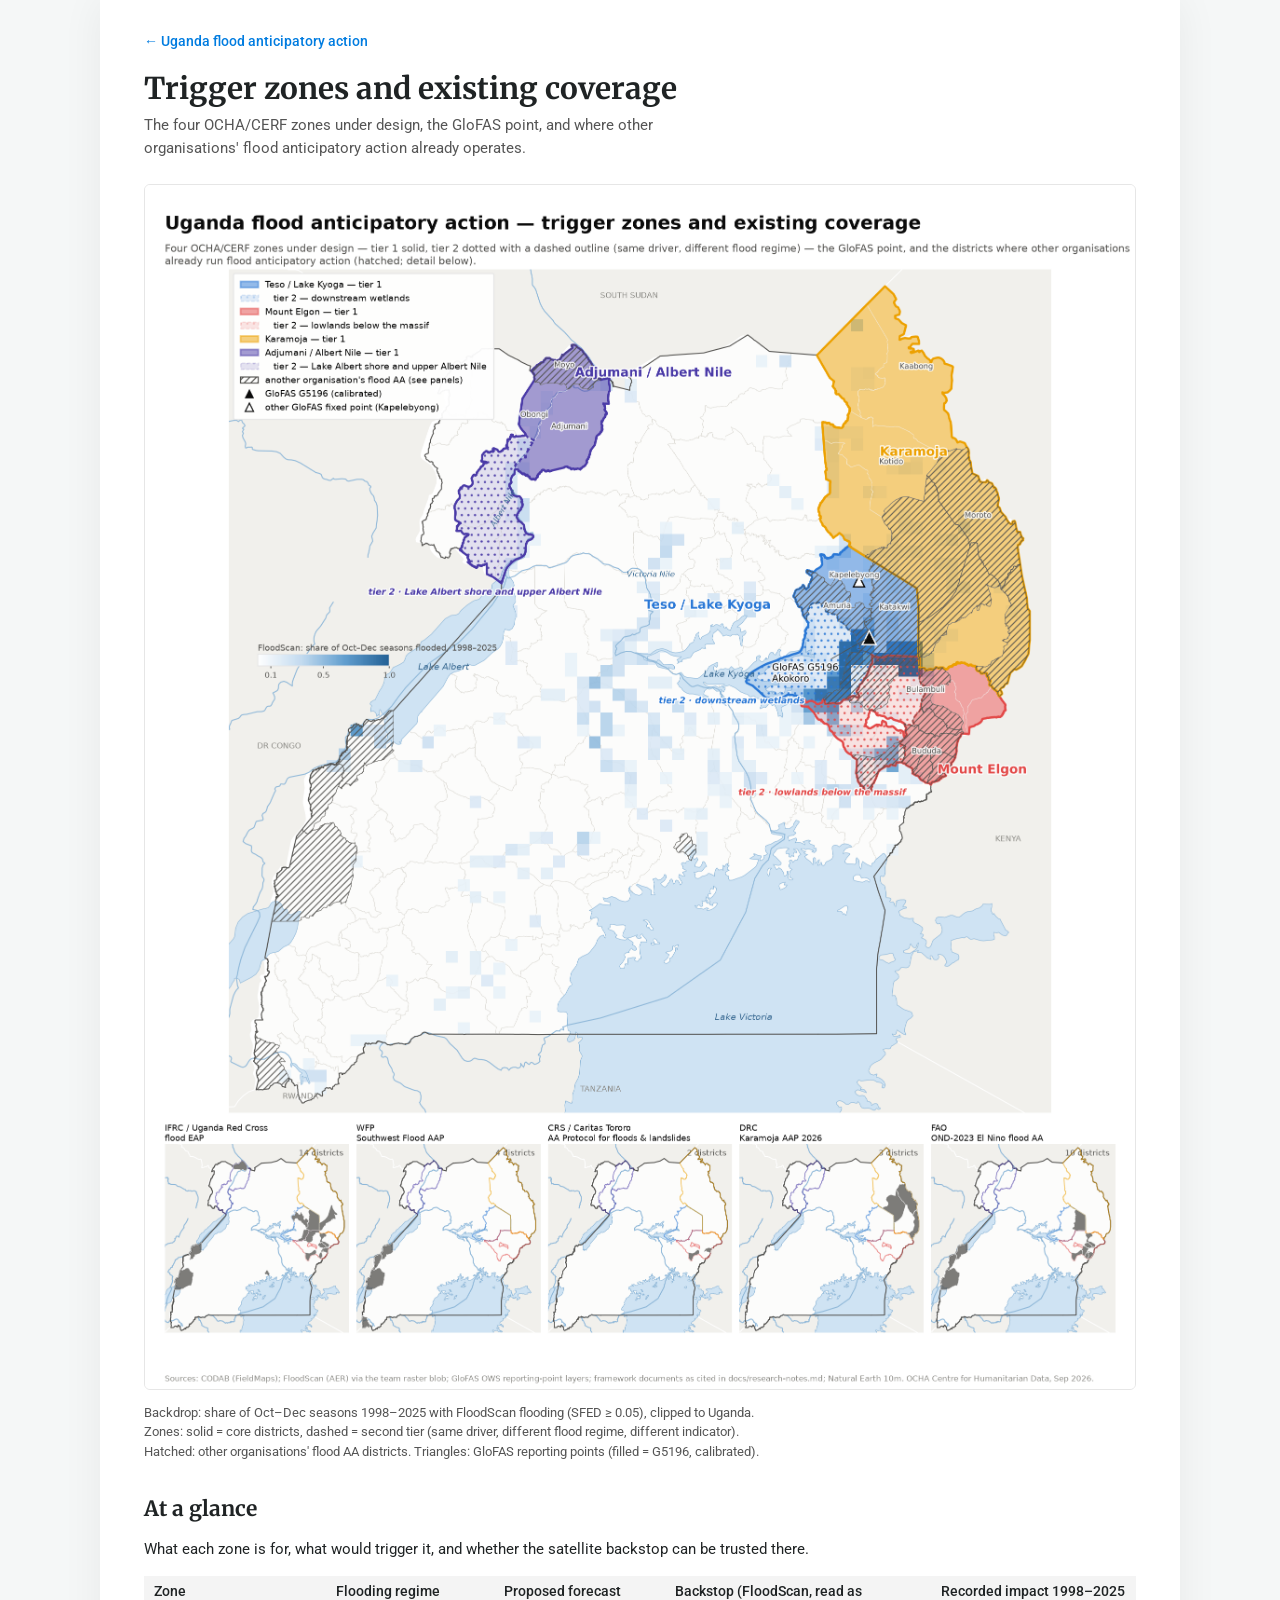
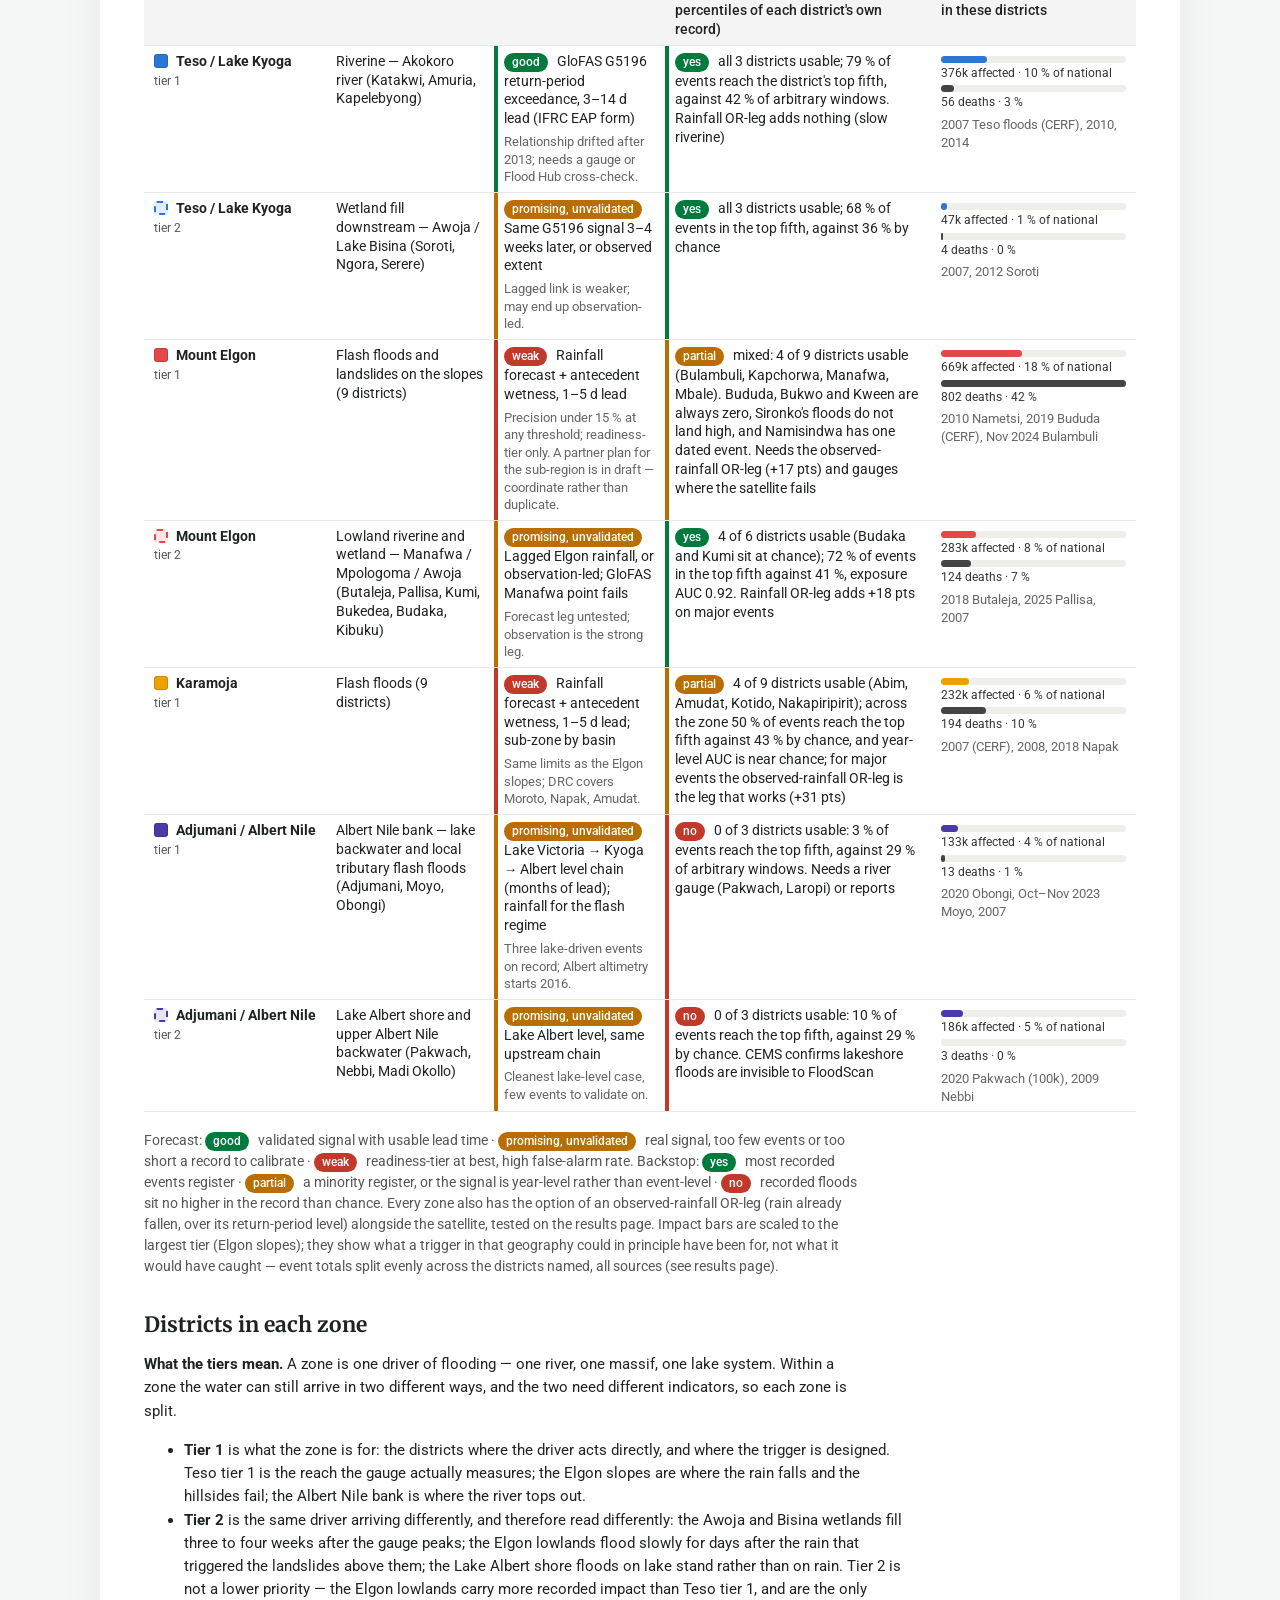
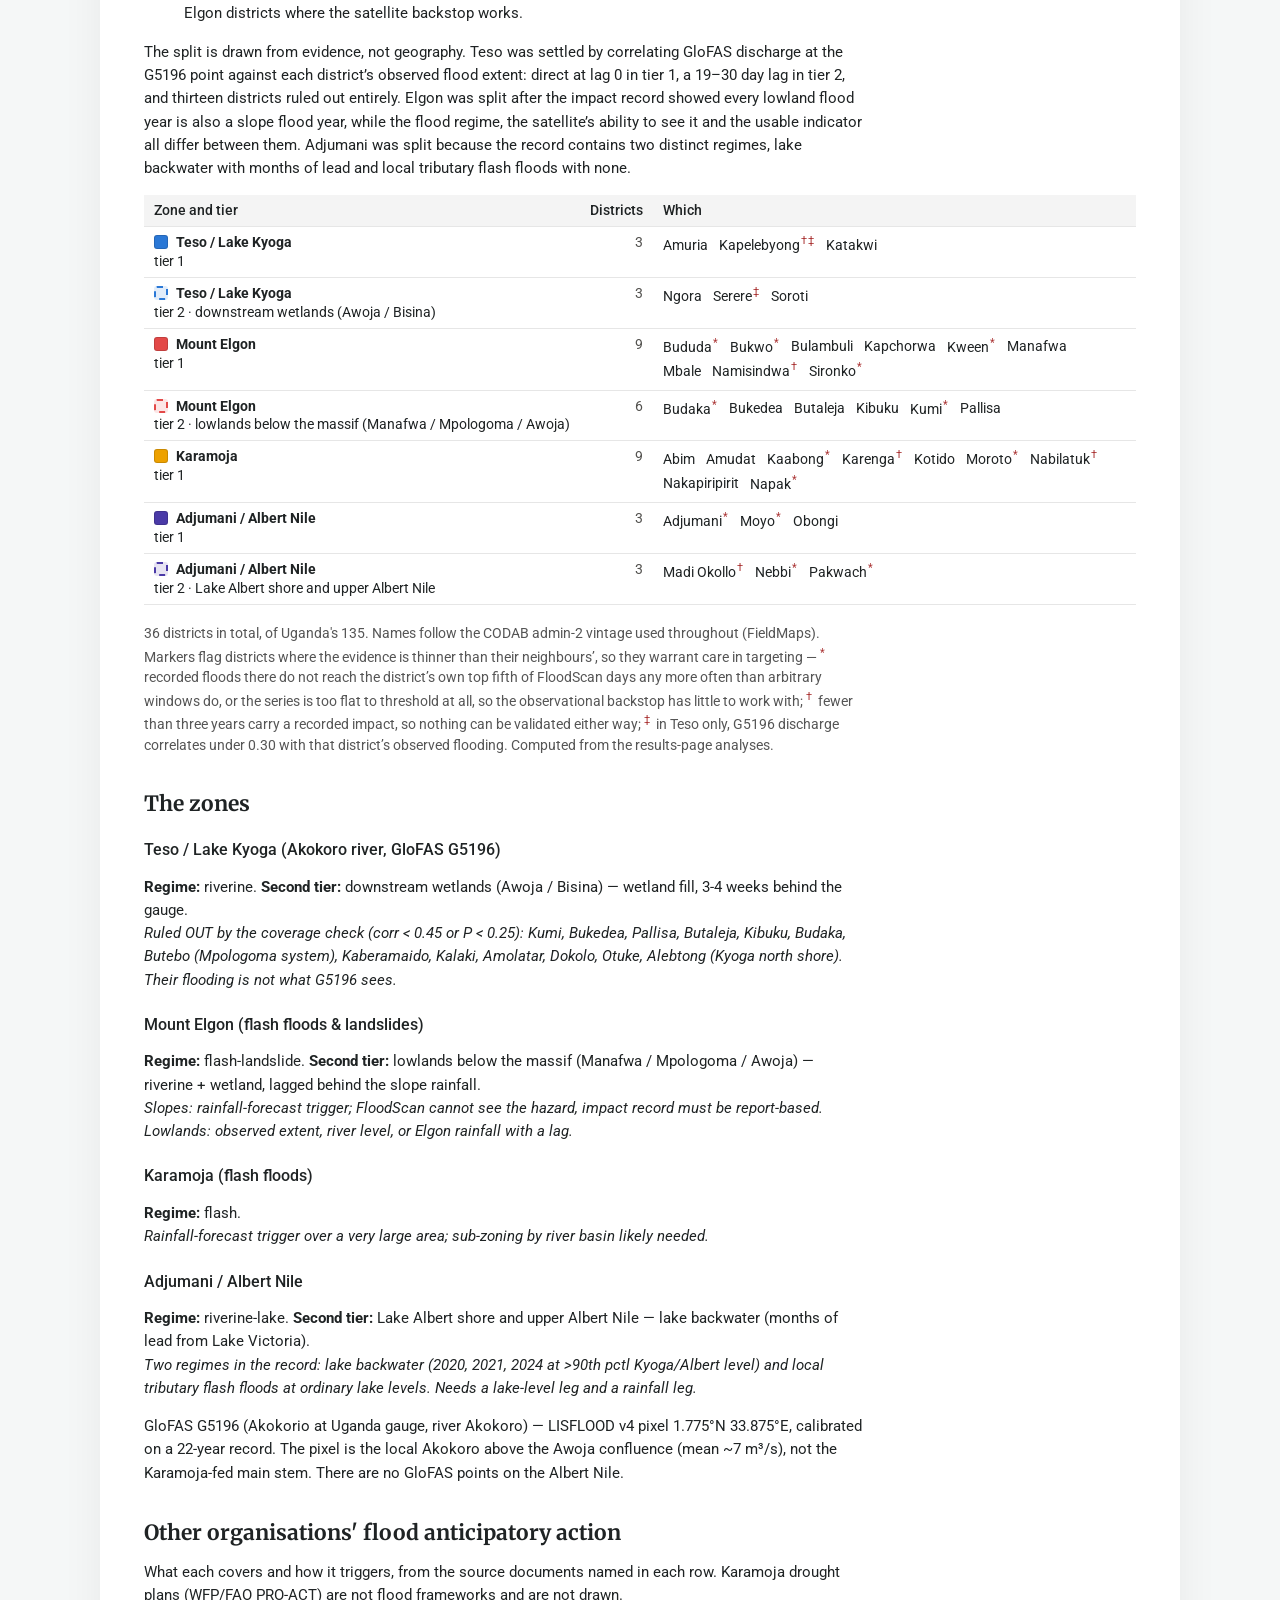
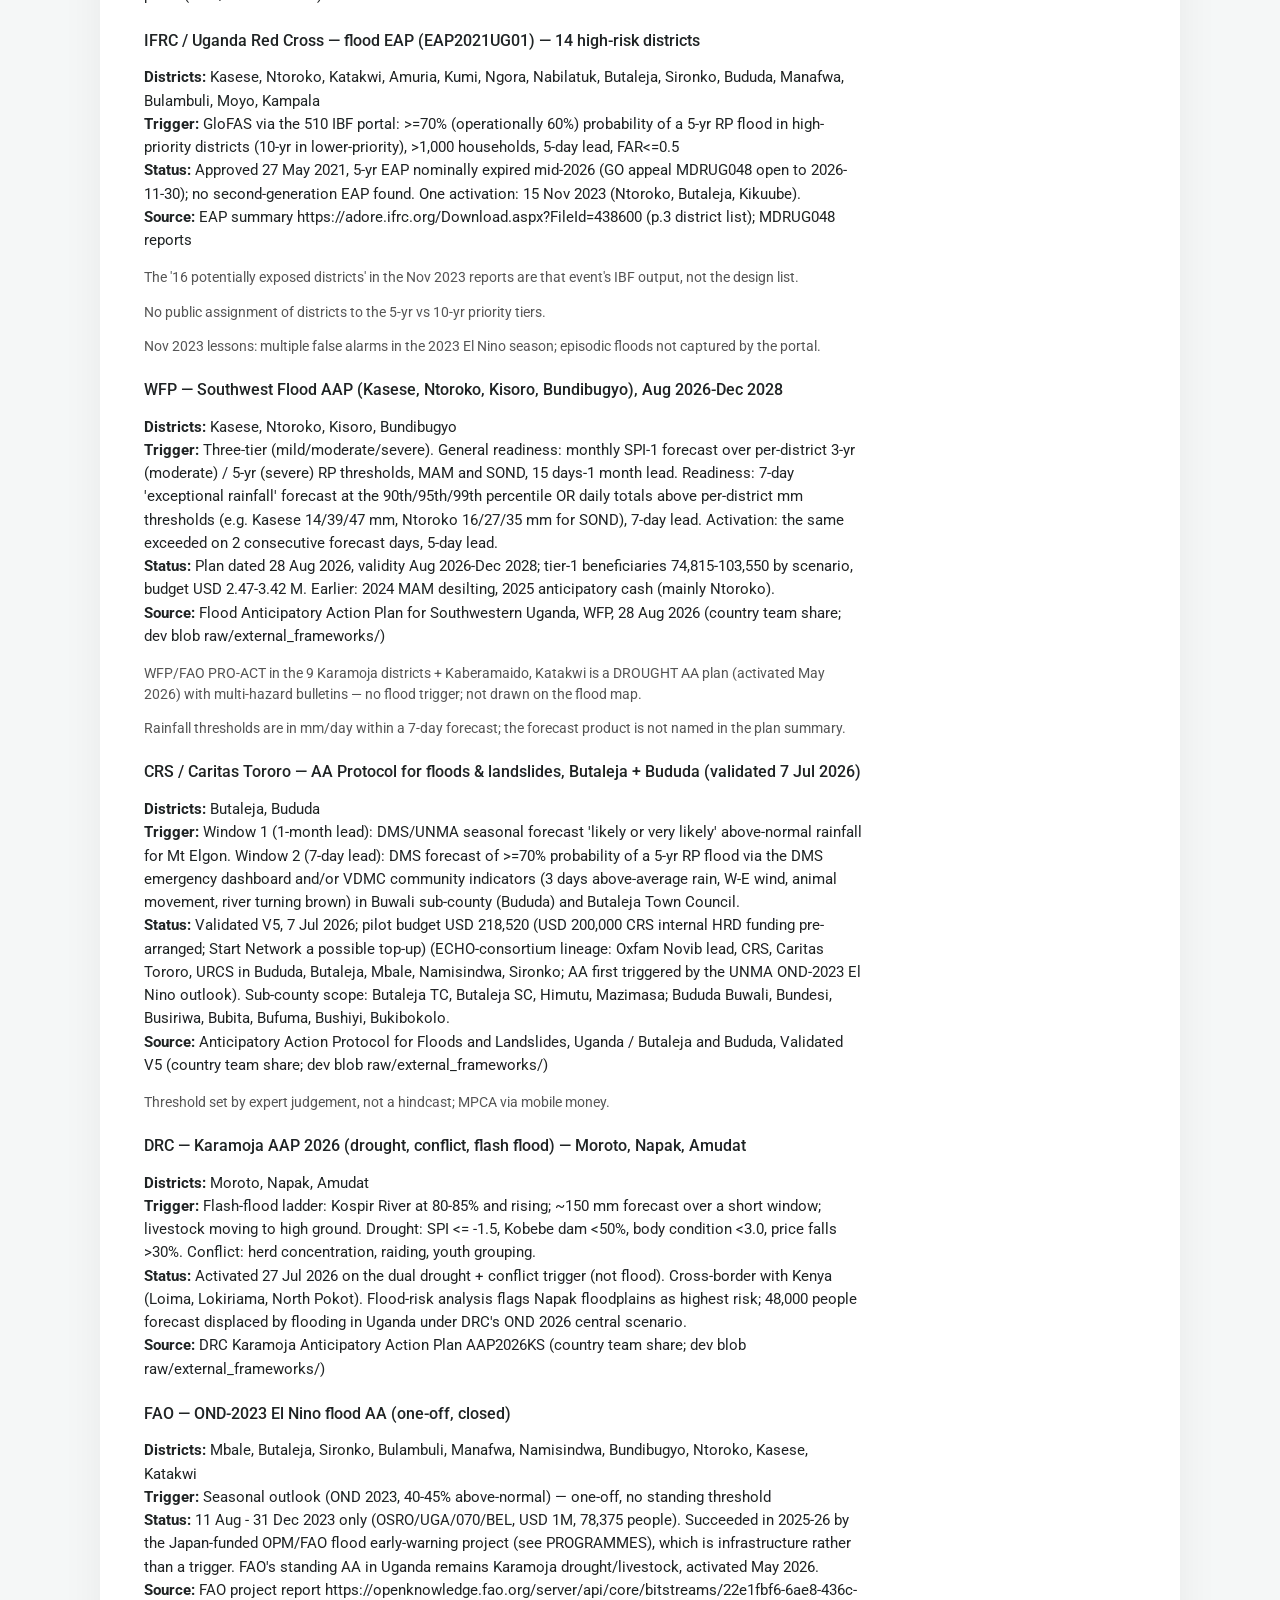
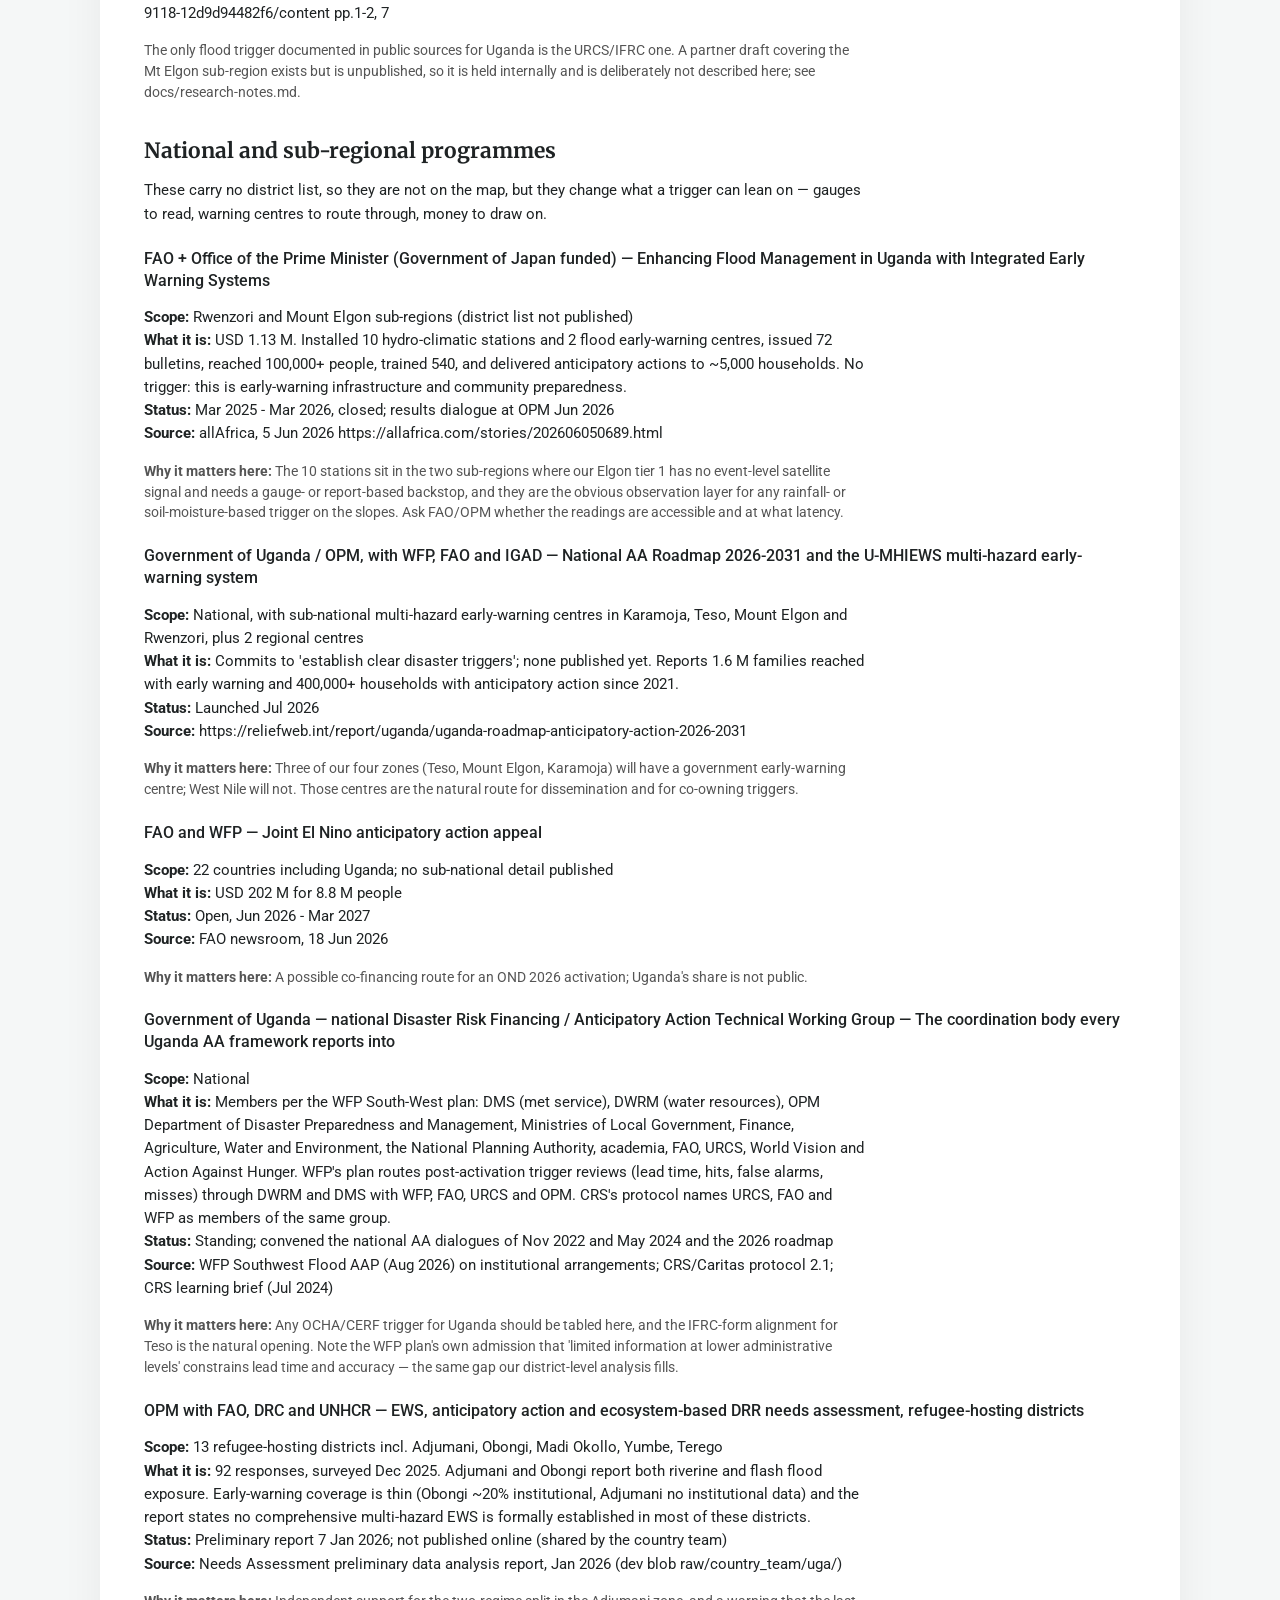
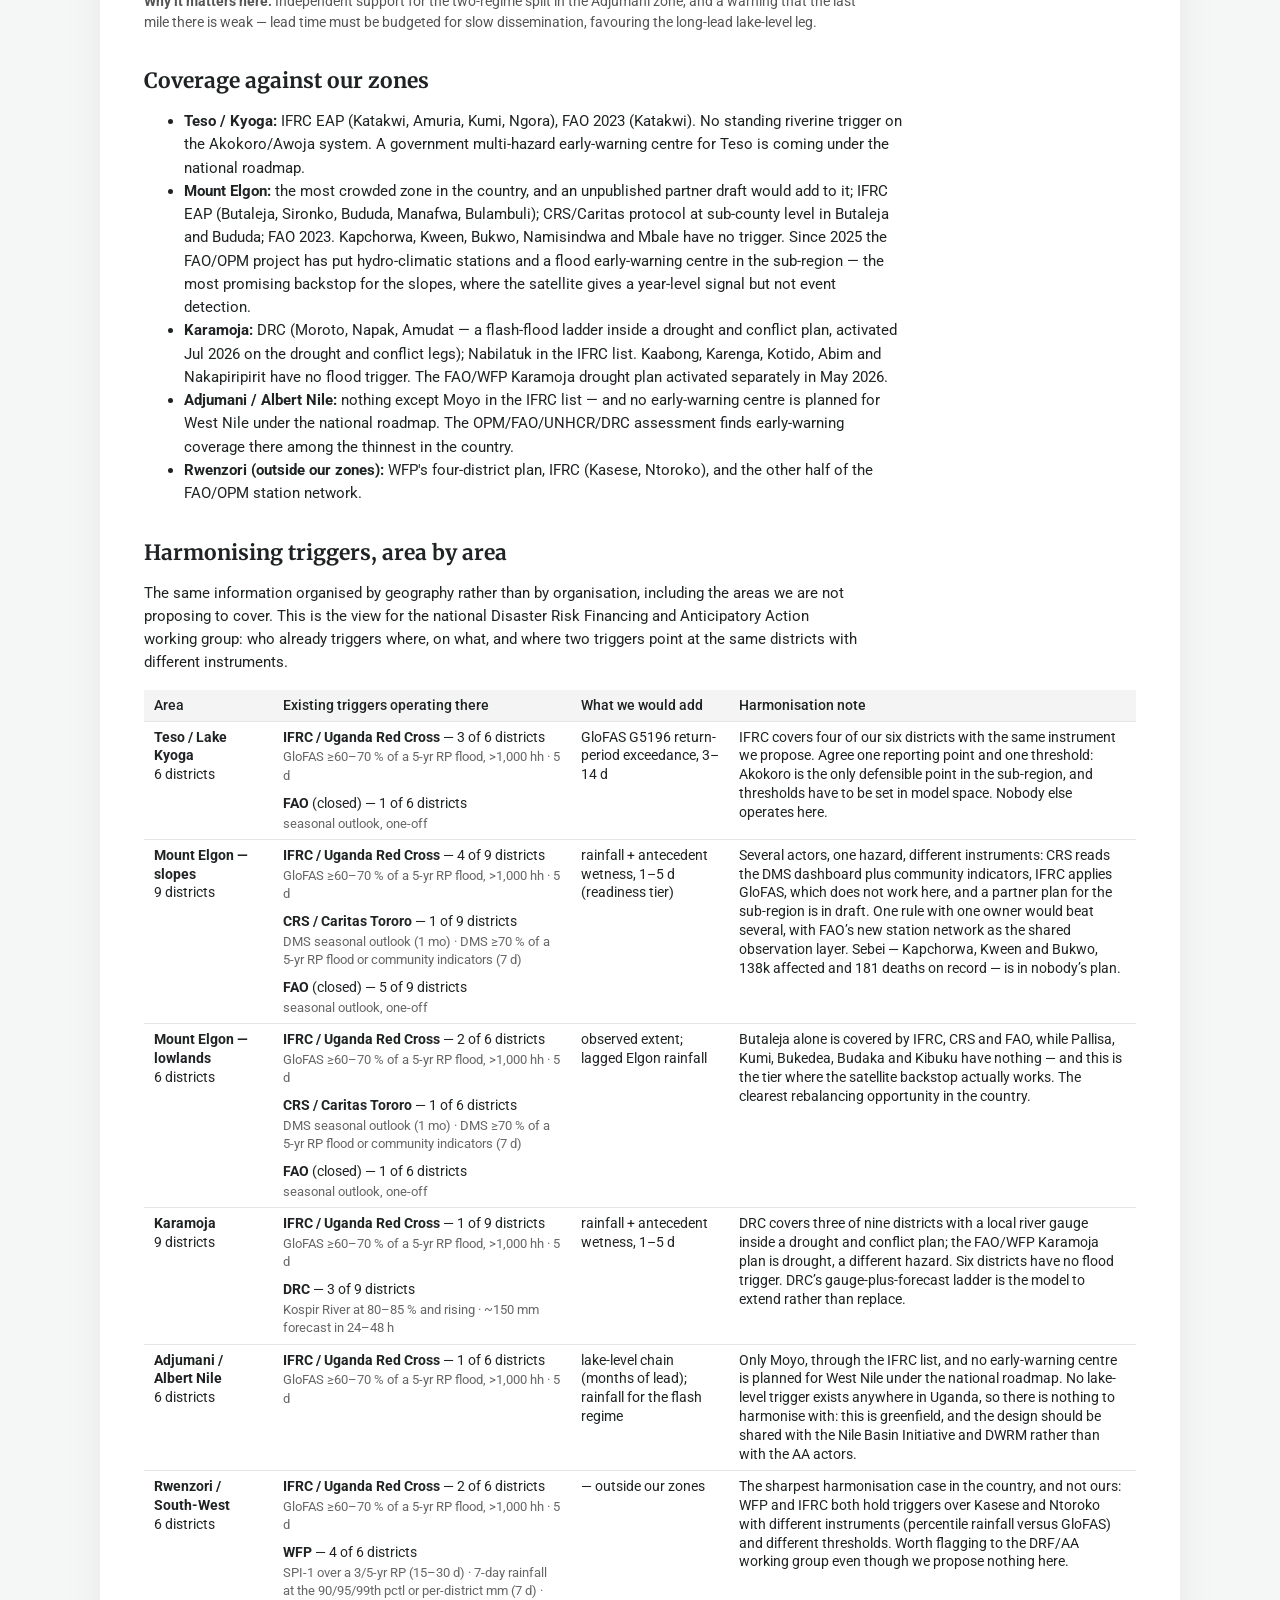
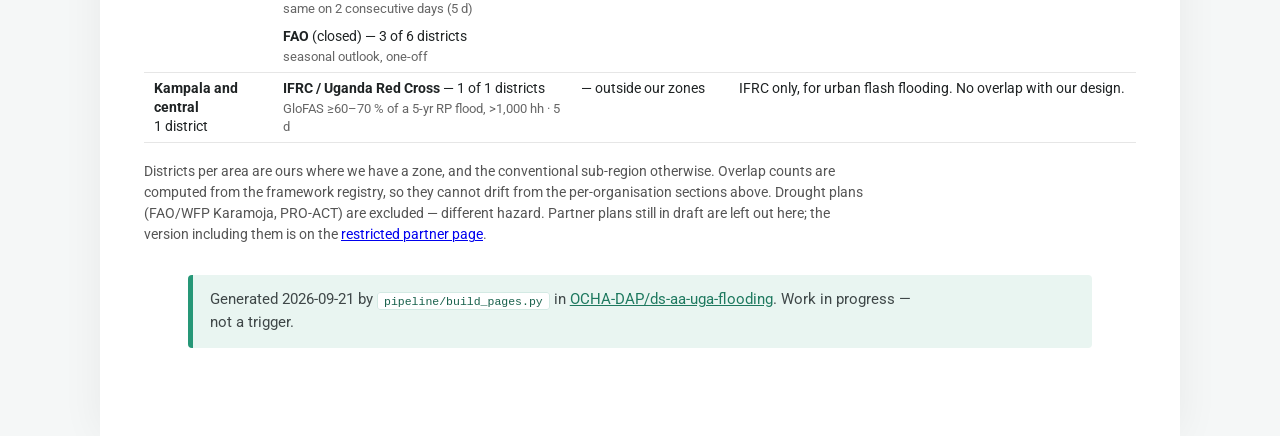
==== pages/coverage/index.html @ 1b35d6f8 "Draft triggers: one restricted page with partner triggers, budget tilted by historical impact, hando" ====
<!DOCTYPE html>
<html lang="en"><head><meta charset="utf-8"><meta name="viewport" content="width=device-width, initial-scale=1">
<title>Trigger zones and existing coverage — Uganda flood AA</title>
<link rel="preconnect" href="https://fonts.googleapis.com"><link rel="preconnect" href="https://fonts.gstatic.com" crossorigin>
<link href="https://fonts.googleapis.com/css2?family=Merriweather:wght@700&family=Roboto:wght@400;500;700&display=swap" rel="stylesheet">
<link rel="stylesheet" href="../assets/site.css?v=27"><link rel="stylesheet" href="../assets/page.css?v=27">
</head><body><div class="wrap page">
<a class="home" href="../">&larr; Uganda flood anticipatory action</a>
<h1>Trigger zones and existing coverage</h1><p class="sub">The four OCHA/CERF zones under design, the GloFAS point, and where other organisations' flood anticipatory action already operates.</p>
<figure><img src="zones_coverage_map.png" alt="Map of Uganda with the four trigger zones and other organisations' flood AA coverage"><figcaption>Backdrop: share of Oct–Dec seasons 1998–2025 with FloodScan flooding (SFED ≥ 0.05), clipped to Uganda. Zones: solid = core districts, dashed = second tier (same driver, different flood regime, different indicator). Hatched: other organisations' flood AA districts. Triangles: GloFAS reporting points (filled = G5196, calibrated).</figcaption></figure><h2 id="at-a-glance">At a glance<a class="anchor" href="#at-a-glance" aria-label="Link to this section">#</a></h2><p>What each zone is for, what would trigger it, and whether the satellite backstop can be trusted there.</p><div class="tw status"><table><thead><tr><th>Zone</th><th>Flooding regime</th><th>Proposed forecast</th><th>Backstop (FloodScan, read as percentiles of each district's own record)</th><th>Recorded impact 1998–2025 in these districts</th></tr></thead><tbody><tr><td class='zn'><span class="sw sw-t1" style="background:#2a78d6"></span><strong>Teso / Lake Kyoga</strong><br><span class='tier'>tier 1</span></td><td>Riverine — Akokoro river (Katakwi, Amuria, Kapelebyong)</td><td class='rate-good'><span class='pill'>good</span> GloFAS G5196 return-period exceedance, 3–14 d lead (IFRC EAP form)<span class='fn'>Relationship drifted after 2013; needs a gauge or Flood Hub cross-check.</span></td><td class='rate-good'><span class='pill'>yes</span> all 3 districts usable; 79 % of events reach the district&#x27;s top fifth, against 42 % of arbitrary windows. Rainfall OR-leg adds nothing (slow riverine)</td><td class='imp'><div class='bar'><span style='width:25%;background:#2a78d6'></span></div><span class='barlab'>376k affected · 10 % of national</span><div class='bar'><span style='width:7%;background:#444'></span></div><span class='barlab'>56 deaths · 3 %</span><span class='fn'>2007 Teso floods (CERF), 2010, 2014</span></td></tr><tr><td class='zn'><span class="sw sw-t2" style="border-color:#2a78d6;background:#2a78d622"></span><strong>Teso / Lake Kyoga</strong><br><span class='tier'>tier 2</span></td><td>Wetland fill downstream — Awoja / Lake Bisina (Soroti, Ngora, Serere)</td><td class='rate-mid'><span class='pill'>promising, unvalidated</span> Same G5196 signal 3–4 weeks later, or observed extent<span class='fn'>Lagged link is weaker; may end up observation-led.</span></td><td class='rate-good'><span class='pill'>yes</span> all 3 districts usable; 68 % of events in the top fifth, against 36 % by chance</td><td class='imp'><div class='bar'><span style='width:3%;background:#2a78d6'></span></div><span class='barlab'>47k affected · 1 % of national</span><div class='bar'><span style='width:1%;background:#444'></span></div><span class='barlab'>4 deaths · 0 %</span><span class='fn'>2007, 2012 Soroti</span></td></tr><tr><td class='zn'><span class="sw sw-t1" style="background:#e34948"></span><strong>Mount Elgon</strong><br><span class='tier'>tier 1</span></td><td>Flash floods and landslides on the slopes (9 districts)</td><td class='rate-weak'><span class='pill'>weak</span> Rainfall forecast + antecedent wetness, 1–5 d lead<span class='fn'>Precision under 15 % at any threshold; readiness-tier only. A partner plan for the sub-region is in draft — coordinate rather than duplicate.</span></td><td class='rate-mid'><span class='pill'>partial</span> mixed: 4 of 9 districts usable (Bulambuli, Kapchorwa, Manafwa, Mbale). Bududa, Bukwo and Kween are always zero, Sironko&#x27;s floods do not land high, and Namisindwa has one dated event. Needs the observed-rainfall OR-leg (+17 pts) and gauges where the satellite fails</td><td class='imp'><div class='bar'><span style='width:44%;background:#e34948'></span></div><span class='barlab'>669k affected · 18 % of national</span><div class='bar'><span style='width:100%;background:#444'></span></div><span class='barlab'>802 deaths · 42 %</span><span class='fn'>2010 Nametsi, 2019 Bududa (CERF), Nov 2024 Bulambuli</span></td></tr><tr><td class='zn'><span class="sw sw-t2" style="border-color:#e34948;background:#e3494822"></span><strong>Mount Elgon</strong><br><span class='tier'>tier 2</span></td><td>Lowland riverine and wetland — Manafwa / Mpologoma / Awoja (Butaleja, Pallisa, Kumi, Bukedea, Budaka, Kibuku)</td><td class='rate-mid'><span class='pill'>promising, unvalidated</span> Lagged Elgon rainfall, or observation-led; GloFAS Manafwa point fails<span class='fn'>Forecast leg untested; observation is the strong leg.</span></td><td class='rate-good'><span class='pill'>yes</span> 4 of 6 districts usable (Budaka and Kumi sit at chance); 72 % of events in the top fifth against 41 %, exposure AUC 0.92. Rainfall OR-leg adds +18 pts on major events</td><td class='imp'><div class='bar'><span style='width:19%;background:#e34948'></span></div><span class='barlab'>283k affected · 8 % of national</span><div class='bar'><span style='width:16%;background:#444'></span></div><span class='barlab'>124 deaths · 7 %</span><span class='fn'>2018 Butaleja, 2025 Pallisa, 2007</span></td></tr><tr><td class='zn'><span class="sw sw-t1" style="background:#eda100"></span><strong>Karamoja</strong><br><span class='tier'>tier 1</span></td><td>Flash floods (9 districts)</td><td class='rate-weak'><span class='pill'>weak</span> Rainfall forecast + antecedent wetness, 1–5 d lead; sub-zone by basin<span class='fn'>Same limits as the Elgon slopes; DRC covers Moroto, Napak, Amudat.</span></td><td class='rate-mid'><span class='pill'>partial</span> 4 of 9 districts usable (Abim, Amudat, Kotido, Nakapiripirit); across the zone 50 % of events reach the top fifth against 43 % by chance, and year-level AUC is near chance; for major events the observed-rainfall OR-leg is the leg that works (+31 pts)</td><td class='imp'><div class='bar'><span style='width:15%;background:#eda100'></span></div><span class='barlab'>232k affected · 6 % of national</span><div class='bar'><span style='width:24%;background:#444'></span></div><span class='barlab'>194 deaths · 10 %</span><span class='fn'>2007 (CERF), 2008, 2018 Napak</span></td></tr><tr><td class='zn'><span class="sw sw-t1" style="background:#4a3aa7"></span><strong>Adjumani / Albert Nile</strong><br><span class='tier'>tier 1</span></td><td>Albert Nile bank — lake backwater and local tributary flash floods (Adjumani, Moyo, Obongi)</td><td class='rate-mid'><span class='pill'>promising, unvalidated</span> Lake Victoria → Kyoga → Albert level chain (months of lead); rainfall for the flash regime<span class='fn'>Three lake-driven events on record; Albert altimetry starts 2016.</span></td><td class='rate-weak'><span class='pill'>no</span> 0 of 3 districts usable: 3 % of events reach the top fifth, against 29 % of arbitrary windows. Needs a river gauge (Pakwach, Laropi) or reports</td><td class='imp'><div class='bar'><span style='width:9%;background:#4a3aa7'></span></div><span class='barlab'>133k affected · 4 % of national</span><div class='bar'><span style='width:2%;background:#444'></span></div><span class='barlab'>13 deaths · 1 %</span><span class='fn'>2020 Obongi, Oct–Nov 2023 Moyo, 2007</span></td></tr><tr><td class='zn'><span class="sw sw-t2" style="border-color:#4a3aa7;background:#4a3aa722"></span><strong>Adjumani / Albert Nile</strong><br><span class='tier'>tier 2</span></td><td>Lake Albert shore and upper Albert Nile backwater (Pakwach, Nebbi, Madi Okollo)</td><td class='rate-mid'><span class='pill'>promising, unvalidated</span> Lake Albert level, same upstream chain<span class='fn'>Cleanest lake-level case, few events to validate on.</span></td><td class='rate-weak'><span class='pill'>no</span> 0 of 3 districts usable: 10 % of events reach the top fifth, against 29 % by chance. CEMS confirms lakeshore floods are invisible to FloodScan</td><td class='imp'><div class='bar'><span style='width:12%;background:#4a3aa7'></span></div><span class='barlab'>186k affected · 5 % of national</span><div class='bar'><span style='width:0%;background:#444'></span></div><span class='barlab'>3 deaths · 0 %</span><span class='fn'>2020 Pakwach (100k), 2009 Nebbi</span></td></tr></tbody></table></div><p class='fn'>Forecast: <span class='pill rate-good'>good</span> validated signal with usable lead time · <span class='pill rate-mid'>promising, unvalidated</span> real signal, too few events or too short a record to calibrate · <span class='pill rate-weak'>weak</span> readiness-tier at best, high false-alarm rate. Backstop: <span class='pill rate-good'>yes</span> most recorded events register · <span class='pill rate-mid'>partial</span> a minority register, or the signal is year-level rather than event-level · <span class='pill rate-weak'>no</span> recorded floods sit no higher in the record than chance. Every zone also has the option of an observed-rainfall OR-leg (rain already fallen, over its return-period level) alongside the satellite, tested on the results page. Impact bars are scaled to the largest tier (Elgon slopes); they show what a trigger in that geography could in principle have been for, not what it would have caught — event totals split evenly across the districts named, all sources (see results page).</p><h2 id="districts-in-each-zone">Districts in each zone<a class="anchor" href="#districts-in-each-zone" aria-label="Link to this section">#</a></h2><p><strong>What the tiers mean.</strong> A zone is one driver of flooding — one river, one massif, one lake system. Within a zone the water can still arrive in two different ways, and the two need different indicators, so each zone is split.</p><ul><li><strong>Tier 1</strong> is what the zone is for: the districts where the driver acts directly, and where the trigger is designed. Teso tier 1 is the reach the gauge actually measures; the Elgon slopes are where the rain falls and the hillsides fail; the Albert Nile bank is where the river tops out.</li><li><strong>Tier 2</strong> is the same driver arriving differently, and therefore read differently: the Awoja and Bisina wetlands fill three to four weeks after the gauge peaks; the Elgon lowlands flood slowly for days after the rain that triggered the landslides above them; the Lake Albert shore floods on lake stand rather than on rain. Tier 2 is not a lower priority — the Elgon lowlands carry more recorded impact than Teso tier 1, and are the only Elgon districts where the satellite backstop works.</li></ul><p>The split is drawn from evidence, not geography. Teso was settled by correlating GloFAS discharge at the G5196 point against each district’s observed flood extent: direct at lag 0 in tier 1, a 19–30 day lag in tier 2, and thirteen districts ruled out entirely. Elgon was split after the impact record showed every lowland flood year is also a slope flood year, while the flood regime, the satellite’s ability to see it and the usable indicator all differ between them. Adjumani was split because the record contains two distinct regimes, lake backwater with months of lead and local tributary flash floods with none.</p><div class="tw zlist"><table><thead><tr><th>Zone and tier</th><th>Districts</th><th>Which</th></tr></thead><tbody><tr><td class='zn'><span class="sw sw-t1" style="background:#2a78d6"></span><strong>Teso / Lake Kyoga</strong><br><span class='tier'>tier 1</span></td><td class='cnt'>3</td><td><span class='dist'>Amuria</span><span class='dist'>Kapelebyong<sup class='mk' title='thin record; weak gauge link'>†‡</sup></span><span class='dist'>Katakwi</span></td></tr><tr><td class='zn'><span class="sw sw-t2" style="border-color:#2a78d6;background:#2a78d622"></span><strong>Teso / Lake Kyoga</strong><br><span class='tier'>tier 2 · downstream wetlands (Awoja / Bisina)</span></td><td class='cnt'>3</td><td><span class='dist'>Ngora</span><span class='dist'>Serere<sup class='mk' title='weak gauge link'>‡</sup></span><span class='dist'>Soroti</span></td></tr><tr><td class='zn'><span class="sw sw-t1" style="background:#e34948"></span><strong>Mount Elgon</strong><br><span class='tier'>tier 1</span></td><td class='cnt'>9</td><td><span class='dist'>Bududa<sup class='mk' title='flat satellite series'>*</sup></span><span class='dist'>Bukwo<sup class='mk' title='flat satellite series'>*</sup></span><span class='dist'>Bulambuli</span><span class='dist'>Kapchorwa</span><span class='dist'>Kween<sup class='mk' title='flat satellite series'>*</sup></span><span class='dist'>Manafwa</span><span class='dist'>Mbale</span><span class='dist'>Namisindwa<sup class='mk' title='thin record'>†</sup></span><span class='dist'>Sironko<sup class='mk' title='floods not visible to the satellite'>*</sup></span></td></tr><tr><td class='zn'><span class="sw sw-t2" style="border-color:#e34948;background:#e3494822"></span><strong>Mount Elgon</strong><br><span class='tier'>tier 2 · lowlands below the massif (Manafwa / Mpologoma / Awoja)</span></td><td class='cnt'>6</td><td><span class='dist'>Budaka<sup class='mk' title='floods not visible to the satellite'>*</sup></span><span class='dist'>Bukedea</span><span class='dist'>Butaleja</span><span class='dist'>Kibuku</span><span class='dist'>Kumi<sup class='mk' title='floods not visible to the satellite'>*</sup></span><span class='dist'>Pallisa</span></td></tr><tr><td class='zn'><span class="sw sw-t1" style="background:#eda100"></span><strong>Karamoja</strong><br><span class='tier'>tier 1</span></td><td class='cnt'>9</td><td><span class='dist'>Abim</span><span class='dist'>Amudat</span><span class='dist'>Kaabong<sup class='mk' title='floods not visible to the satellite'>*</sup></span><span class='dist'>Karenga<sup class='mk' title='thin record'>†</sup></span><span class='dist'>Kotido</span><span class='dist'>Moroto<sup class='mk' title='floods not visible to the satellite'>*</sup></span><span class='dist'>Nabilatuk<sup class='mk' title='thin record'>†</sup></span><span class='dist'>Nakapiripirit</span><span class='dist'>Napak<sup class='mk' title='floods not visible to the satellite'>*</sup></span></td></tr><tr><td class='zn'><span class="sw sw-t1" style="background:#4a3aa7"></span><strong>Adjumani / Albert Nile</strong><br><span class='tier'>tier 1</span></td><td class='cnt'>3</td><td><span class='dist'>Adjumani<sup class='mk' title='floods not visible to the satellite'>*</sup></span><span class='dist'>Moyo<sup class='mk' title='floods not visible to the satellite'>*</sup></span><span class='dist'>Obongi</span></td></tr><tr><td class='zn'><span class="sw sw-t2" style="border-color:#4a3aa7;background:#4a3aa722"></span><strong>Adjumani / Albert Nile</strong><br><span class='tier'>tier 2 · Lake Albert shore and upper Albert Nile</span></td><td class='cnt'>3</td><td><span class='dist'>Madi Okollo<sup class='mk' title='thin record'>†</sup></span><span class='dist'>Nebbi<sup class='mk' title='flat satellite series'>*</sup></span><span class='dist'>Pakwach<sup class='mk' title='floods not visible to the satellite'>*</sup></span></td></tr></tbody></table></div><p class='fn'>36 districts in total, of Uganda's 135. Names follow the CODAB admin-2 vintage used throughout (FieldMaps). Markers flag districts where the evidence is thinner than their neighbours’, so they warrant care in targeting — <sup class='mk'>*</sup> recorded floods there do not reach the district’s own top fifth of FloodScan days any more often than arbitrary windows do, or the series is too flat to threshold at all, so the observational backstop has little to work with; <sup class='mk'>†</sup> fewer than three years carry a recorded impact, so nothing can be validated either way; <sup class='mk'>‡</sup> in Teso only, G5196 discharge correlates under 0.30 with that district’s observed flooding. Computed from the results-page analyses.</p><h2 id="the-zones">The zones<a class="anchor" href="#the-zones" aria-label="Link to this section">#</a></h2><h3 id="teso-lake-kyoga-akokoro-river-glofas-g5196">Teso / Lake Kyoga (Akokoro river, GloFAS G5196)<a class="anchor" href="#teso-lake-kyoga-akokoro-river-glofas-g5196" aria-label="Link to this section">#</a></h3><p><strong>Regime:</strong> riverine. <strong>Second tier:</strong> downstream wetlands (Awoja / Bisina) — wetland fill, 3-4 weeks behind the gauge.<br><em>Ruled OUT by the coverage check (corr &lt; 0.45 or P &lt; 0.25): Kumi, Bukedea, Pallisa, Butaleja, Kibuku, Budaka, Butebo (Mpologoma system), Kaberamaido, Kalaki, Amolatar, Dokolo, Otuke, Alebtong (Kyoga north shore). Their flooding is not what G5196 sees.</em></p><h3 id="mount-elgon-flash-floods-landslides">Mount Elgon (flash floods &amp; landslides)<a class="anchor" href="#mount-elgon-flash-floods-landslides" aria-label="Link to this section">#</a></h3><p><strong>Regime:</strong> flash-landslide. <strong>Second tier:</strong> lowlands below the massif (Manafwa / Mpologoma / Awoja) — riverine + wetland, lagged behind the slope rainfall.<br><em>Slopes: rainfall-forecast trigger; FloodScan cannot see the hazard, impact record must be report-based. Lowlands: observed extent, river level, or Elgon rainfall with a lag.</em></p><h3 id="karamoja-flash-floods">Karamoja (flash floods)<a class="anchor" href="#karamoja-flash-floods" aria-label="Link to this section">#</a></h3><p><strong>Regime:</strong> flash.<br><em>Rainfall-forecast trigger over a very large area; sub-zoning by river basin likely needed.</em></p><h3 id="adjumani-albert-nile">Adjumani / Albert Nile<a class="anchor" href="#adjumani-albert-nile" aria-label="Link to this section">#</a></h3><p><strong>Regime:</strong> riverine-lake. <strong>Second tier:</strong> Lake Albert shore and upper Albert Nile — lake backwater (months of lead from Lake Victoria).<br><em>Two regimes in the record: lake backwater (2020, 2021, 2024 at &gt;90th pctl Kyoga/Albert level) and local tributary flash floods at ordinary lake levels. Needs a lake-level leg and a rainfall leg.</em></p><p>GloFAS G5196 (Akokorio at Uganda gauge, river Akokoro) — LISFLOOD v4 pixel 1.775°N 33.875°E, calibrated on a 22-year record. The pixel is the local Akokoro above the Awoja confluence (mean ~7 m³/s), not the Karamoja-fed main stem. There are no GloFAS points on the Albert Nile.</p><h2 id="other-organisations-flood-anticipatory-action">Other organisations' flood anticipatory action<a class="anchor" href="#other-organisations-flood-anticipatory-action" aria-label="Link to this section">#</a></h2><p>What each covers and how it triggers, from the source documents named in each row. Karamoja drought plans (WFP/FAO PRO-ACT) are not flood frameworks and are not drawn.</p><h3 id="ifrc-uganda-red-cross-flood-eap-eap2021ug01-14-high-risk-districts">IFRC / Uganda Red Cross — flood EAP (EAP2021UG01) — 14 high-risk districts<a class="anchor" href="#ifrc-uganda-red-cross-flood-eap-eap2021ug01-14-high-risk-districts" aria-label="Link to this section">#</a></h3><p><strong>Districts:</strong> Kasese, Ntoroko, Katakwi, Amuria, Kumi, Ngora, Nabilatuk, Butaleja, Sironko, Bududa, Manafwa, Bulambuli, Moyo, Kampala<br><strong>Trigger:</strong> GloFAS via the 510 IBF portal: &gt;=70% (operationally 60%) probability of a 5-yr RP flood in high-priority districts (10-yr in lower-priority), &gt;1,000 households, 5-day lead, FAR&lt;=0.5<br><strong>Status:</strong> Approved 27 May 2021, 5-yr EAP nominally expired mid-2026 (GO appeal MDRUG048 open to 2026-11-30); no second-generation EAP found. One activation: 15 Nov 2023 (Ntoroko, Butaleja, Kikuube).<br><strong>Source:</strong> EAP summary https://adore.ifrc.org/Download.aspx?FileId=438600 (p.3 district list); MDRUG048 reports</p><p class='fn'>The &#x27;16 potentially exposed districts&#x27; in the Nov 2023 reports are that event&#x27;s IBF output, not the design list.</p><p class='fn'>No public assignment of districts to the 5-yr vs 10-yr priority tiers.</p><p class='fn'>Nov 2023 lessons: multiple false alarms in the 2023 El Nino season; episodic floods not captured by the portal.</p><h3 id="wfp-southwest-flood-aap-kasese-ntoroko-kisoro-bundibugyo-aug-2026-dec-2028">WFP — Southwest Flood AAP (Kasese, Ntoroko, Kisoro, Bundibugyo), Aug 2026-Dec 2028<a class="anchor" href="#wfp-southwest-flood-aap-kasese-ntoroko-kisoro-bundibugyo-aug-2026-dec-2028" aria-label="Link to this section">#</a></h3><p><strong>Districts:</strong> Kasese, Ntoroko, Kisoro, Bundibugyo<br><strong>Trigger:</strong> Three-tier (mild/moderate/severe). General readiness: monthly SPI-1 forecast over per-district 3-yr (moderate) / 5-yr (severe) RP thresholds, MAM and SOND, 15 days-1 month lead. Readiness: 7-day &#x27;exceptional rainfall&#x27; forecast at the 90th/95th/99th percentile OR daily totals above per-district mm thresholds (e.g. Kasese 14/39/47 mm, Ntoroko 16/27/35 mm for SOND), 7-day lead. Activation: the same exceeded on 2 consecutive forecast days, 5-day lead.<br><strong>Status:</strong> Plan dated 28 Aug 2026, validity Aug 2026-Dec 2028; tier-1 beneficiaries 74,815-103,550 by scenario, budget USD 2.47-3.42 M. Earlier: 2024 MAM desilting, 2025 anticipatory cash (mainly Ntoroko).<br><strong>Source:</strong> Flood Anticipatory Action Plan for Southwestern Uganda, WFP, 28 Aug 2026 (country team share; dev blob raw/external_frameworks/)</p><p class='fn'>WFP/FAO PRO-ACT in the 9 Karamoja districts + Kaberamaido, Katakwi is a DROUGHT AA plan (activated May 2026) with multi-hazard bulletins — no flood trigger; not drawn on the flood map.</p><p class='fn'>Rainfall thresholds are in mm/day within a 7-day forecast; the forecast product is not named in the plan summary.</p><h3 id="crs-caritas-tororo-aa-protocol-for-floods-landslides-butaleja-bududa-validated-7-jul-2026">CRS / Caritas Tororo — AA Protocol for floods &amp; landslides, Butaleja + Bududa (validated 7 Jul 2026)<a class="anchor" href="#crs-caritas-tororo-aa-protocol-for-floods-landslides-butaleja-bududa-validated-7-jul-2026" aria-label="Link to this section">#</a></h3><p><strong>Districts:</strong> Butaleja, Bududa<br><strong>Trigger:</strong> Window 1 (1-month lead): DMS/UNMA seasonal forecast &#x27;likely or very likely&#x27; above-normal rainfall for Mt Elgon. Window 2 (7-day lead): DMS forecast of &gt;=70% probability of a 5-yr RP flood via the DMS emergency dashboard and/or VDMC community indicators (3 days above-average rain, W-E wind, animal movement, river turning brown) in Buwali sub-county (Bududa) and Butaleja Town Council.<br><strong>Status:</strong> Validated V5, 7 Jul 2026; pilot budget USD 218,520 (USD 200,000 CRS internal HRD funding pre-arranged; Start Network a possible top-up) (ECHO-consortium lineage: Oxfam Novib lead, CRS, Caritas Tororo, URCS in Bududa, Butaleja, Mbale, Namisindwa, Sironko; AA first triggered by the UNMA OND-2023 El Nino outlook). Sub-county scope: Butaleja TC, Butaleja SC, Himutu, Mazimasa; Bududa Buwali, Bundesi, Busiriwa, Bubita, Bufuma, Bushiyi, Bukibokolo.<br><strong>Source:</strong> Anticipatory Action Protocol for Floods and Landslides, Uganda / Butaleja and Bududa, Validated V5 (country team share; dev blob raw/external_frameworks/)</p><p class='fn'>Threshold set by expert judgement, not a hindcast; MPCA via mobile money.</p><h3 id="drc-karamoja-aap-2026-drought-conflict-flash-flood-moroto-napak-amudat">DRC — Karamoja AAP 2026 (drought, conflict, flash flood) — Moroto, Napak, Amudat<a class="anchor" href="#drc-karamoja-aap-2026-drought-conflict-flash-flood-moroto-napak-amudat" aria-label="Link to this section">#</a></h3><p><strong>Districts:</strong> Moroto, Napak, Amudat<br><strong>Trigger:</strong> Flash-flood ladder: Kospir River at 80-85% and rising; ~150 mm forecast over a short window; livestock moving to high ground. Drought: SPI &lt;= -1.5, Kobebe dam &lt;50%, body condition &lt;3.0, price falls &gt;30%. Conflict: herd concentration, raiding, youth grouping.<br><strong>Status:</strong> Activated 27 Jul 2026 on the dual drought + conflict trigger (not flood). Cross-border with Kenya (Loima, Lokiriama, North Pokot). Flood-risk analysis flags Napak floodplains as highest risk; 48,000 people forecast displaced by flooding in Uganda under DRC&#x27;s OND 2026 central scenario.<br><strong>Source:</strong> DRC Karamoja Anticipatory Action Plan AAP2026KS (country team share; dev blob raw/external_frameworks/)</p><h3 id="fao-ond-2023-el-nino-flood-aa-one-off-closed">FAO — OND-2023 El Nino flood AA (one-off, closed)<a class="anchor" href="#fao-ond-2023-el-nino-flood-aa-one-off-closed" aria-label="Link to this section">#</a></h3><p><strong>Districts:</strong> Mbale, Butaleja, Sironko, Bulambuli, Manafwa, Namisindwa, Bundibugyo, Ntoroko, Kasese, Katakwi<br><strong>Trigger:</strong> Seasonal outlook (OND 2023, 40-45% above-normal) — one-off, no standing threshold<br><strong>Status:</strong> 11 Aug - 31 Dec 2023 only (OSRO/UGA/070/BEL, USD 1M, 78,375 people). Succeeded in 2025-26 by the Japan-funded OPM/FAO flood early-warning project (see PROGRAMMES), which is infrastructure rather than a trigger. FAO&#x27;s standing AA in Uganda remains Karamoja drought/livestock, activated May 2026.<br><strong>Source:</strong> FAO project report https://openknowledge.fao.org/server/api/core/bitstreams/22e1fbf6-6ae8-436c-9118-12d9d94482f6/content pp.1-2, 7</p><p class='fn'>The only flood trigger documented in public sources for Uganda is the URCS/IFRC one. A partner draft covering the Mt Elgon sub-region exists but is unpublished, so it is held internally and is deliberately not described here; see docs/research-notes.md.</p><h2 id="national-and-sub-regional-programmes">National and sub-regional programmes<a class="anchor" href="#national-and-sub-regional-programmes" aria-label="Link to this section">#</a></h2><p>These carry no district list, so they are not on the map, but they change what a trigger can lean on — gauges to read, warning centres to route through, money to draw on.</p><h3 id="fao-office-of-the-prime-minister-government-of-japan-funded-enhancing-flood-management-in-uganda-with-integrated-early-warning-systems">FAO + Office of the Prime Minister (Government of Japan funded) — Enhancing Flood Management in Uganda with Integrated Early Warning Systems<a class="anchor" href="#fao-office-of-the-prime-minister-government-of-japan-funded-enhancing-flood-management-in-uganda-with-integrated-early-warning-systems" aria-label="Link to this section">#</a></h3><p><strong>Scope:</strong> Rwenzori and Mount Elgon sub-regions (district list not published)<br><strong>What it is:</strong> USD 1.13 M. Installed 10 hydro-climatic stations and 2 flood early-warning centres, issued 72 bulletins, reached 100,000+ people, trained 540, and delivered anticipatory actions to ~5,000 households. No trigger: this is early-warning infrastructure and community preparedness.<br><strong>Status:</strong> Mar 2025 - Mar 2026, closed; results dialogue at OPM Jun 2026<br><strong>Source:</strong> allAfrica, 5 Jun 2026 https://allafrica.com/stories/202606050689.html</p><p class='fn'><strong>Why it matters here:</strong> The 10 stations sit in the two sub-regions where our Elgon tier 1 has no event-level satellite signal and needs a gauge- or report-based backstop, and they are the obvious observation layer for any rainfall- or soil-moisture-based trigger on the slopes. Ask FAO/OPM whether the readings are accessible and at what latency.</p><h3 id="government-of-uganda-opm-with-wfp-fao-and-igad-national-aa-roadmap-2026-2031-and-the-u-mhiews-multi-hazard-early-warning-system">Government of Uganda / OPM, with WFP, FAO and IGAD — National AA Roadmap 2026-2031 and the U-MHIEWS multi-hazard early-warning system<a class="anchor" href="#government-of-uganda-opm-with-wfp-fao-and-igad-national-aa-roadmap-2026-2031-and-the-u-mhiews-multi-hazard-early-warning-system" aria-label="Link to this section">#</a></h3><p><strong>Scope:</strong> National, with sub-national multi-hazard early-warning centres in Karamoja, Teso, Mount Elgon and Rwenzori, plus 2 regional centres<br><strong>What it is:</strong> Commits to &#x27;establish clear disaster triggers&#x27;; none published yet. Reports 1.6 M families reached with early warning and 400,000+ households with anticipatory action since 2021.<br><strong>Status:</strong> Launched Jul 2026<br><strong>Source:</strong> https://reliefweb.int/report/uganda/uganda-roadmap-anticipatory-action-2026-2031</p><p class='fn'><strong>Why it matters here:</strong> Three of our four zones (Teso, Mount Elgon, Karamoja) will have a government early-warning centre; West Nile will not. Those centres are the natural route for dissemination and for co-owning triggers.</p><h3 id="fao-and-wfp-joint-el-nino-anticipatory-action-appeal">FAO and WFP — Joint El Nino anticipatory action appeal<a class="anchor" href="#fao-and-wfp-joint-el-nino-anticipatory-action-appeal" aria-label="Link to this section">#</a></h3><p><strong>Scope:</strong> 22 countries including Uganda; no sub-national detail published<br><strong>What it is:</strong> USD 202 M for 8.8 M people<br><strong>Status:</strong> Open, Jun 2026 - Mar 2027<br><strong>Source:</strong> FAO newsroom, 18 Jun 2026</p><p class='fn'><strong>Why it matters here:</strong> A possible co-financing route for an OND 2026 activation; Uganda&#x27;s share is not public.</p><h3 id="government-of-uganda-national-disaster-risk-financing-anticipatory-action-technical-working-group-the-coordination-body-every-uganda-aa-framework-reports-into">Government of Uganda — national Disaster Risk Financing / Anticipatory Action Technical Working Group — The coordination body every Uganda AA framework reports into<a class="anchor" href="#government-of-uganda-national-disaster-risk-financing-anticipatory-action-technical-working-group-the-coordination-body-every-uganda-aa-framework-reports-into" aria-label="Link to this section">#</a></h3><p><strong>Scope:</strong> National<br><strong>What it is:</strong> Members per the WFP South-West plan: DMS (met service), DWRM (water resources), OPM Department of Disaster Preparedness and Management, Ministries of Local Government, Finance, Agriculture, Water and Environment, the National Planning Authority, academia, FAO, URCS, World Vision and Action Against Hunger. WFP&#x27;s plan routes post-activation trigger reviews (lead time, hits, false alarms, misses) through DWRM and DMS with WFP, FAO, URCS and OPM. CRS&#x27;s protocol names URCS, FAO and WFP as members of the same group.<br><strong>Status:</strong> Standing; convened the national AA dialogues of Nov 2022 and May 2024 and the 2026 roadmap<br><strong>Source:</strong> WFP Southwest Flood AAP (Aug 2026) on institutional arrangements; CRS/Caritas protocol 2.1; CRS learning brief (Jul 2024)</p><p class='fn'><strong>Why it matters here:</strong> Any OCHA/CERF trigger for Uganda should be tabled here, and the IFRC-form alignment for Teso is the natural opening. Note the WFP plan&#x27;s own admission that &#x27;limited information at lower administrative levels&#x27; constrains lead time and accuracy — the same gap our district-level analysis fills.</p><h3 id="opm-with-fao-drc-and-unhcr-ews-anticipatory-action-and-ecosystem-based-drr-needs-assessment-refugee-hosting-districts">OPM with FAO, DRC and UNHCR — EWS, anticipatory action and ecosystem-based DRR needs assessment, refugee-hosting districts<a class="anchor" href="#opm-with-fao-drc-and-unhcr-ews-anticipatory-action-and-ecosystem-based-drr-needs-assessment-refugee-hosting-districts" aria-label="Link to this section">#</a></h3><p><strong>Scope:</strong> 13 refugee-hosting districts incl. Adjumani, Obongi, Madi Okollo, Yumbe, Terego<br><strong>What it is:</strong> 92 responses, surveyed Dec 2025. Adjumani and Obongi report both riverine and flash flood exposure. Early-warning coverage is thin (Obongi ~20% institutional, Adjumani no institutional data) and the report states no comprehensive multi-hazard EWS is formally established in most of these districts.<br><strong>Status:</strong> Preliminary report 7 Jan 2026; not published online (shared by the country team)<br><strong>Source:</strong> Needs Assessment preliminary data analysis report, Jan 2026 (dev blob raw/country_team/uga/)</p><p class='fn'><strong>Why it matters here:</strong> Independent support for the two-regime split in the Adjumani zone, and a warning that the last mile there is weak — lead time must be budgeted for slow dissemination, favouring the long-lead lake-level leg.</p><h2 id="coverage-against-our-zones">Coverage against our zones<a class="anchor" href="#coverage-against-our-zones" aria-label="Link to this section">#</a></h2><ul><li><strong>Teso / Kyoga:</strong> IFRC EAP (Katakwi, Amuria, Kumi, Ngora), FAO 2023 (Katakwi). No standing riverine trigger on the Akokoro/Awoja system. A government multi-hazard early-warning centre for Teso is coming under the national roadmap.</li><li><strong>Mount Elgon:</strong> the most crowded zone in the country, and an unpublished partner draft would add to it; IFRC EAP (Butaleja, Sironko, Bududa, Manafwa, Bulambuli); CRS/Caritas protocol at sub-county level in Butaleja and Bududa; FAO 2023. Kapchorwa, Kween, Bukwo, Namisindwa and Mbale have no trigger. Since 2025 the FAO/OPM project has put hydro-climatic stations and a flood early-warning centre in the sub-region — the most promising backstop for the slopes, where the satellite gives a year-level signal but not event detection.</li><li><strong>Karamoja:</strong> DRC (Moroto, Napak, Amudat — a flash-flood ladder inside a drought and conflict plan, activated Jul 2026 on the drought and conflict legs); Nabilatuk in the IFRC list. Kaabong, Karenga, Kotido, Abim and Nakapiripirit have no flood trigger. The FAO/WFP Karamoja drought plan activated separately in May 2026.</li><li><strong>Adjumani / Albert Nile:</strong> nothing except Moyo in the IFRC list — and no early-warning centre is planned for West Nile under the national roadmap. The OPM/FAO/UNHCR/DRC assessment finds early-warning coverage there among the thinnest in the country.</li><li><strong>Rwenzori (outside our zones):</strong> WFP's four-district plan, IFRC (Kasese, Ntoroko), and the other half of the FAO/OPM station network.</li></ul><h2 id="harmonising-triggers-area-by-area">Harmonising triggers, area by area<a class="anchor" href="#harmonising-triggers-area-by-area" aria-label="Link to this section">#</a></h2><p>The same information organised by geography rather than by organisation, including the areas we are not proposing to cover. This is the view for the national Disaster Risk Financing and Anticipatory Action working group: who already triggers where, on what, and where two triggers point at the same districts with different instruments.</p><div class="tw harmon"><table><thead><tr><th>Area</th><th>Existing triggers operating there</th><th>What we would add</th><th>Harmonisation note</th></tr></thead><tbody><tr><td class='zn'><strong>Teso / Lake Kyoga</strong><br><span class='tier'>6 districts</span></td><td><div class='who'><strong>IFRC / Uganda Red Cross</strong> &mdash; 3 of 6 districts<span class='fn'>GloFAS ≥60–70 % of a 5-yr RP flood, >1,000 hh · 5 d</span></div><div class='who'><strong>FAO</strong> (closed) &mdash; 1 of 6 districts<span class='fn'>seasonal outlook, one-off</span></div></td><td>GloFAS G5196 return-period exceedance, 3–14 d</td><td>IFRC covers four of our six districts with the same instrument we propose. Agree one reporting point and one threshold: Akokoro is the only defensible point in the sub-region, and thresholds have to be set in model space. Nobody else operates here.</td></tr><tr><td class='zn'><strong>Mount Elgon — slopes</strong><br><span class='tier'>9 districts</span></td><td><div class='who'><strong>IFRC / Uganda Red Cross</strong> &mdash; 4 of 9 districts<span class='fn'>GloFAS ≥60–70 % of a 5-yr RP flood, >1,000 hh · 5 d</span></div><div class='who'><strong>CRS / Caritas Tororo</strong> &mdash; 1 of 9 districts<span class='fn'>DMS seasonal outlook (1 mo) · DMS ≥70 % of a 5-yr RP flood or community indicators (7 d)</span></div><div class='who'><strong>FAO</strong> (closed) &mdash; 5 of 9 districts<span class='fn'>seasonal outlook, one-off</span></div></td><td>rainfall + antecedent wetness, 1–5 d (readiness tier)</td><td>Several actors, one hazard, different instruments: CRS reads the DMS dashboard plus community indicators, IFRC applies GloFAS, which does not work here, and a partner plan for the sub-region is in draft. One rule with one owner would beat several, with FAO’s new station network as the shared observation layer. Sebei — Kapchorwa, Kween and Bukwo, 138k affected and 181 deaths on record — is in nobody’s plan.</td></tr><tr><td class='zn'><strong>Mount Elgon — lowlands</strong><br><span class='tier'>6 districts</span></td><td><div class='who'><strong>IFRC / Uganda Red Cross</strong> &mdash; 2 of 6 districts<span class='fn'>GloFAS ≥60–70 % of a 5-yr RP flood, >1,000 hh · 5 d</span></div><div class='who'><strong>CRS / Caritas Tororo</strong> &mdash; 1 of 6 districts<span class='fn'>DMS seasonal outlook (1 mo) · DMS ≥70 % of a 5-yr RP flood or community indicators (7 d)</span></div><div class='who'><strong>FAO</strong> (closed) &mdash; 1 of 6 districts<span class='fn'>seasonal outlook, one-off</span></div></td><td>observed extent; lagged Elgon rainfall</td><td>Butaleja alone is covered by IFRC, CRS and FAO, while Pallisa, Kumi, Bukedea, Budaka and Kibuku have nothing — and this is the tier where the satellite backstop actually works. The clearest rebalancing opportunity in the country.</td></tr><tr><td class='zn'><strong>Karamoja</strong><br><span class='tier'>9 districts</span></td><td><div class='who'><strong>IFRC / Uganda Red Cross</strong> &mdash; 1 of 9 districts<span class='fn'>GloFAS ≥60–70 % of a 5-yr RP flood, >1,000 hh · 5 d</span></div><div class='who'><strong>DRC</strong> &mdash; 3 of 9 districts<span class='fn'>Kospir River at 80–85 % and rising · ~150 mm forecast in 24–48 h</span></div></td><td>rainfall + antecedent wetness, 1–5 d</td><td>DRC covers three of nine districts with a local river gauge inside a drought and conflict plan; the FAO/WFP Karamoja plan is drought, a different hazard. Six districts have no flood trigger. DRC’s gauge-plus-forecast ladder is the model to extend rather than replace.</td></tr><tr><td class='zn'><strong>Adjumani / Albert Nile</strong><br><span class='tier'>6 districts</span></td><td><div class='who'><strong>IFRC / Uganda Red Cross</strong> &mdash; 1 of 6 districts<span class='fn'>GloFAS ≥60–70 % of a 5-yr RP flood, >1,000 hh · 5 d</span></div></td><td>lake-level chain (months of lead); rainfall for the flash regime</td><td>Only Moyo, through the IFRC list, and no early-warning centre is planned for West Nile under the national roadmap. No lake-level trigger exists anywhere in Uganda, so there is nothing to harmonise with: this is greenfield, and the design should be shared with the Nile Basin Initiative and DWRM rather than with the AA actors.</td></tr><tr><td class='zn'><strong>Rwenzori / South-West</strong><br><span class='tier'>6 districts</span></td><td><div class='who'><strong>IFRC / Uganda Red Cross</strong> &mdash; 2 of 6 districts<span class='fn'>GloFAS ≥60–70 % of a 5-yr RP flood, >1,000 hh · 5 d</span></div><div class='who'><strong>WFP</strong> &mdash; 4 of 6 districts<span class='fn'>SPI-1 over a 3/5-yr RP (15–30 d) · 7-day rainfall at the 90/95/99th pctl or per-district mm (7 d) · same on 2 consecutive days (5 d)</span></div><div class='who'><strong>FAO</strong> (closed) &mdash; 3 of 6 districts<span class='fn'>seasonal outlook, one-off</span></div></td><td>— outside our zones</td><td>The sharpest harmonisation case in the country, and not ours: WFP and IFRC both hold triggers over Kasese and Ntoroko with different instruments (percentile rainfall versus GloFAS) and different thresholds. Worth flagging to the DRF/AA working group even though we propose nothing here.</td></tr><tr><td class='zn'><strong>Kampala and central</strong><br><span class='tier'>1 district</span></td><td><div class='who'><strong>IFRC / Uganda Red Cross</strong> &mdash; 1 of 1 districts<span class='fn'>GloFAS ≥60–70 % of a 5-yr RP flood, >1,000 hh · 5 d</span></div></td><td>— outside our zones</td><td>IFRC only, for urban flash flooding. No overlap with our design.</td></tr></tbody></table></div><p class='fn'>Districts per area are ours where we have a zone, and the conventional sub-region otherwise. Overlap counts are computed from the framework registry, so they cannot drift from the per-organisation sections above. Drought plans (FAO/WFP Karamoja, PRO-ACT) are excluded — different hazard. Partner plans still in draft are left out here; the version including them is on the <a href="../partner/">restricted partner page</a>.</p><div class="note"><p>Generated 2026-09-21 by <code>pipeline/build_pages.py</code> in
<a href="https://github.com/OCHA-DAP/ds-aa-uga-flooding">OCHA-DAP/ds-aa-uga-flooding</a>. Work in progress — not a trigger.</p></div>
</div></body></html>
---- pages/assets/site.css ----
/* HDX v2 design tokens, copied from OCHA-DAP/ds-geospatial-impact-estimates' pages template
 * (itself from OCHA-DAP/ds-storm-impact-harmonisation) so the team's Pages sites read as one
 * system. Gate-form styles dropped: nothing on this site is passphrase-gated.
 *
 * Light mode only, matching the reference: there is deliberately no prefers-color-scheme rule.
 * The only media queries are the 640px breakpoint and prefers-reduced-motion. */
:root {
  --b5:#269777; --b6:#1e795f; --b7:#18614c; --b05:#e9f5f1; --b1:#d4eae4;
  --n9:#1f2324; --n8:#3f4748; --n7:#5e6a6b; --n05:#f5f7f7;
}
* { box-sizing:border-box; }
body {
  margin:0; background:var(--n05); color:var(--n9);
  font-family:'Roboto',system-ui,-apple-system,'Segoe UI','Helvetica Neue',Arial,sans-serif;
  line-height:1.5;
}
.wrap { max-width:1080px; margin:0 auto; background:#fff; min-height:100vh;
        box-shadow:0 0 40px rgba(31,35,36,.06); }

/* ── hero ─────────────────────────────────────────────────────────────── */
.hero { position:relative; overflow:hidden; background:var(--b6); padding:56px 44px 48px; }
.hero canvas { position:absolute; inset:0; width:100%; height:100%; z-index:0; }
.hero .inner { position:relative; z-index:1; }
.eyebrow { font-size:11px; letter-spacing:.15em; text-transform:uppercase; font-weight:700;
           color:rgba(255,255,255,.88); margin:0 0 12px;
           text-shadow:0 1px 8px rgba(0,0,0,.25); }
.hero h1 { font-family:'Merriweather',Georgia,'Times New Roman',serif; font-weight:700;
           font-size:34px; line-height:1.2; color:#fff; margin:0 0 14px;
           text-shadow:0 2px 16px rgba(0,0,0,.28); }
.hero p { margin:0; font-size:15px; line-height:1.6; color:#fff; max-width:64ch;
          text-shadow:0 1px 10px rgba(0,0,0,.25); }

/* ── cards ────────────────────────────────────────────────────────────── */
main { padding:36px 44px 8px; }
.label { font-size:11px; font-weight:700; letter-spacing:.11em; text-transform:uppercase;
         color:var(--n7); margin:0 0 16px; }
.grid { display:grid; grid-template-columns:repeat(auto-fill,minmax(300px,1fr)); gap:16px; }

.k { display:flex; flex-direction:column; text-decoration:none; color:inherit;
     background:#fff; border:1px solid #e2e7e7; border-top:3px solid var(--b5);
     border-radius:5px; padding:18px 19px 14px;
     transition:box-shadow .18s ease, transform .18s ease; }
.k:hover, .k:focus-visible { box-shadow:0 4px 20px rgba(31,35,36,.10);
                             transform:translateY(-2px); outline:none; }
.k:focus-visible { border-color:var(--b5); box-shadow:0 0 0 3px var(--b1); }
.k h2 { font-family:'Merriweather',Georgia,serif; margin:0 0 8px; font-size:16px;
        font-weight:700; color:var(--b6); line-height:1.25; }
.k p { margin:0 0 14px; font-size:13.5px; color:var(--n8); line-height:1.55; flex:1; }
.k .foot { display:flex; justify-content:space-between; align-items:center; gap:10px;
           font-size:10.5px; color:var(--n7); text-transform:uppercase;
           letter-spacing:.06em; border-top:1px solid #f0f3f3; padding-top:10px; }
.k .foot em { font-style:normal; color:var(--b5); font-weight:500; }

.chip { display:inline-block; font-size:9px; padding:2.5px 7px; border-radius:10px;
        margin-left:7px; text-transform:uppercase; letter-spacing:.07em; font-weight:700;
        vertical-align:2.5px; font-family:'Roboto',sans-serif; }
.chip-ext { background:var(--b05); color:var(--b7); border:1px solid var(--b1); }

/* ── notes / footer ───────────────────────────────────────────────────── */
.note { margin:30px 44px 40px; padding:13px 17px; border-radius:4px;
        background:var(--b05); border-left:5px solid var(--b5);
        font-size:12.5px; color:var(--n8); line-height:1.6; }
.note code { background:#fff; border:1px solid var(--b1); padding:1.5px 6px;
             border-radius:3px; font-size:11.5px; color:var(--b7); }
.note a { color:var(--b6); }
.note p { margin:0 0 9px; }
.note p:last-child { margin-bottom:0; }

@media (max-width:640px) {
  .hero { padding:40px 22px 34px; }
  .hero h1 { font-size:26px; }
  main { padding:26px 22px 4px; }
  .note { margin:24px 22px 32px; }
}
/* Respect users who ask for less motion — the canvas paints one static frame. */
@media (prefers-reduced-motion:reduce) { .hero canvas { animation:none; } }

/* ── feature card (the app) ───────────────────────────────────────────────
 * The app had been at / until the Pages restructure, so most people reaching
 * this page were trying to reach IT. It gets its own row and a screenshot:
 * someone who knows the tool recognises it far faster than they read a card.
 *
 * The image is a flex ITEM, not a background, so it keeps its intrinsic ratio
 * and cannot crop the map's edges away at an unlucky viewport. */
.grid-one { grid-template-columns:1fr; }
.label-2 { margin-top:30px; }

.k-feature { flex-direction:row; align-items:stretch; gap:0; padding:0; overflow:hidden; }
.k-feature .body { display:flex; flex-direction:column; padding:18px 19px 14px;
                   flex:1 1 48%; min-width:0; }
/* .k p grows by default so the foot sits at the bottom of a text-only card. In
 * the feature card the image already sets the height, so growing the paragraph
 * just opens a gap between it and the line beneath. Let the text sit at the top
 * and push the FOOT down instead. */
.k-feature .body p { flex:0 0 auto; margin-bottom:10px; }
.k-feature .shot { flex:1 1 52%; min-width:0; display:flex; align-items:flex-start;
                   background:var(--n05); border-left:1px solid #eef1f1; }
.k-feature .shot img { width:100%; height:auto; display:block; }
/* The right-hand cell of the foot is a plain span, not the /path/ em — say where
 * the reader has just come from, since that is the question they arrived with. */
.k-feature .foot span { color:var(--n7); }

@media (max-width:760px) {
  /* Stack before the text column gets too narrow to read; the screenshot is
     still worth showing, just beneath rather than beside. */
  .k-feature { flex-direction:column; }
  .k-feature .shot { border-left:0; border-top:1px solid #eef1f1; }
}
.k-feature .views { flex:0 0 auto; font-size:12px; color:var(--n7);
                    line-height:1.7; margin-bottom:14px; }
.k-feature .foot { margin-top:auto; }
---- pages/assets/page.css ----
/* Product-page layout on top of the shared HDX-v2 tokens in site.css */
.page { padding: 24px 44px 48px; box-sizing: border-box; }
@media (max-width: 640px) { .page { padding: 18px 22px 36px; } }
.page .home { display: inline-block; margin: 8px 0 18px; font: 500 14px/1.4 Roboto, sans-serif; color: #007ce0; text-decoration: none; }
.page .home:hover { text-decoration: underline; }
.page h1 { font: 700 30px/1.2 Merriweather, serif; margin: 0 0 8px; }
.page .sub { color: #555; margin: 0 0 24px; max-width: 70ch; }
.page h2 { font: 700 21px/1.3 Merriweather, serif; margin: 34px 0 10px; }
.page h3 { font: 500 16px/1.35 Roboto, sans-serif; margin: 22px 0 6px; }
.page p, .page li { font: 400 15px/1.55 Roboto, sans-serif; max-width: 90ch; }
.page p.fn { color: #555; font-size: 13.5px; }
.page figure { margin: 12px 0 18px; }
.page figure img { max-width: 100%; height: auto; border: 1px solid #e6e6e6; border-radius: 6px; }
.page figcaption { color: #555; font: 400 13px/1.5 Roboto, sans-serif; max-width: 90ch; margin-top: 6px; }
.tw { overflow-x: auto; margin: 10px 0 18px; }
table { border-collapse: collapse; font: 400 13.5px/1.4 Roboto, sans-serif; min-width: 640px; }
th, td { text-align: left; padding: 6px 10px; border-bottom: 1px solid #e6e6e6; white-space: nowrap; }
th { background: #f4f4f4; font-weight: 500; }

/* At-a-glance status table under the coverage map */
.status table { min-width: 720px; }
.status th, .status td { white-space: normal; vertical-align: top; }
.status td.zn { white-space: nowrap; min-width: 150px; }
.status .tier { color: #555; font-size: 12px; }
.sw { display: inline-block; width: 14px; height: 14px; border-radius: 3px; margin-right: 8px; vertical-align: -2px; }
.sw-t1 { border: 1px solid rgba(0,0,0,.15); }
.sw-t2 { border: 2px dashed; box-sizing: border-box; }
.pill { display: inline-block; font: 500 11.5px/1.3 Roboto, sans-serif; padding: 2px 8px; border-radius: 10px; margin-right: 6px; color: #fff; }
.rate-good .pill, .pill.rate-good { background: #007a3d; }
.rate-mid .pill,  .pill.rate-mid  { background: #b86e00; }
.rate-weak .pill, .pill.rate-weak { background: #c0392b; }
td.rate-good { box-shadow: inset 4px 0 0 #007a3d; }
td.rate-mid  { box-shadow: inset 4px 0 0 #b86e00; }
td.rate-weak { box-shadow: inset 4px 0 0 #c0392b; }
.status .fn { display: block; color: #666; font-size: 12.5px; margin-top: 5px; }
.status table { min-width: 900px; }
.status td.imp { min-width: 190px; }
.bar { display: block; height: 7px; background: #eeeeea; border-radius: 4px; margin: 4px 0 2px; }
.bar span { display: block; height: 100%; border-radius: 4px; }
.barlab { display: block; font-size: 12px; color: #333; }

/* Hover-revealed anchor links on section headings */
.page h2, .page h3 { scroll-margin-top: 18px; }
.page h2 .anchor, .page h3 .anchor {
  margin-left: .4em; color: #007ce0; text-decoration: none; font-weight: 400;
  opacity: 0; transition: opacity .12s ease;
}
.page h2:hover .anchor, .page h3:hover .anchor,
.page h2 .anchor:focus, .page h3 .anchor:focus { opacity: 1; }
.page h2:target, .page h3:target { background: #fff6d9; box-shadow: -6px 0 0 #fff6d9, 6px 0 0 #fff6d9; }
@media (hover: none) { .page h2 .anchor, .page h3 .anchor { opacity: .35; } }

/* Harmonisation table: wrap freely, give the note column room */
.harmon table { min-width: 860px; table-layout: fixed; width: 100%; }
.harmon th, .harmon td { white-space: normal; vertical-align: top; }
.harmon td.zn { white-space: normal; min-width: 0; }
.harmon th:nth-child(1), .harmon td:nth-child(1) { width: 13%; }
.harmon th:nth-child(2), .harmon td:nth-child(2) { width: 30%; }
.harmon th:nth-child(3), .harmon td:nth-child(3) { width: 16%; }
.harmon th:nth-child(4), .harmon td:nth-child(4) { width: 41%; }
.harmon .fn { display: block; margin-top: 2px; color: #666; font-size: 12.5px; line-height: 1.45; }
.harmon .who { margin-bottom: 9px; }
.harmon .who:last-child { margin-bottom: 0; }

/* Zone district reference list */
.zlist table { min-width: 620px; }
.zlist th, .zlist td { white-space: normal; vertical-align: top; }
.zlist td.zn { white-space: nowrap; }
.zlist td.cnt { text-align: right; width: 70px; color: #52514e; }

/* District cautions: quiet superscript markers */
.zlist .dist { display: inline-block; margin: 0 11px 3px 0; }
.mk { color: #a33; font-size: 11px; letter-spacing: 1px; margin-left: 1px; cursor: help; }
.fn .mk { margin: 0 2px 0 0; }

/* Draft trigger page */
.callout { background: #fff8e6; border-left: 4px solid #b86e00; padding: 10px 14px; }
h2 .sw { display: inline-block; width: 14px; height: 14px; border-radius: 3px; margin-right: 9px; vertical-align: -1px; }
.trig-sum td, .trig-zone td, .trig-over td { vertical-align: top; }
.trig-sum td.num, .trig-zone td.num { text-align: right; white-space: nowrap; }
.trig-over table, .trig-zone table { min-width: 0; }
.trig-over td, .trig-over th { text-align: center; padding: 4px 8px; }
.trig-over td.fn { text-align: left; }
td.yr { font-weight: 500; white-space: nowrap; }
td.yr .fn { display: block; font-weight: 400; }
td.act { color: #fff; font-weight: 500; white-space: nowrap; }
td.act .d { display: block; font-weight: 400; font-size: 11.5px; opacity: .9; }
td.nodata { color: #777; font-size: 12px; background: repeating-linear-gradient(135deg, #f3f3f3 0 6px, #e6e6e6 6px 12px); }
td.any { color: #1a1a1a; font-size: 15px; }
.oc { font: 500 12px/1.3 Roboto, sans-serif; white-space: nowrap; }
.oc-hit { color: #007a3d; }
.oc-miss { color: #c0392b; }
.oc-fa { color: #777; font-weight: 400; }
.trig-sum table { table-layout: fixed; width: 100%; min-width: 760px; }
.trig-sum th, .trig-sum td { white-space: normal; }
.trig-zone th, .trig-zone td { white-space: normal; }
.trig-zone td.act, .trig-zone td.num { white-space: nowrap; }
/* trigger tables: cell-level fixes (a td must never be display:block) */
.trig-zone td.src { white-space: normal; font-size: 12px; color: #555; min-width: 110px; }
.trig-zone td.yr .fn, .trig-zone td.num .fn, .trig-sum td .fn { display: block; font-size: 11.5px; color: #666; }
.trig-over td.fn { display: table-cell; }
.trig-cmp table { min-width: 0; }
.trig-cmp td.num { text-align: right; }
ul.ext-notes { font-size: 13px; color: #444; margin-top: 4px; }
ul.ext-notes li { margin-bottom: 4px; }
ul.keypts li { margin-bottom: 7px; }
.trig-alloc table { min-width: 0; }
.trig-alloc td.num { text-align: right; white-space: nowrap; }
.trig-alloc tr.tot td { border-top: 2px solid #ccc; font-weight: 500; }
.trig-over td.src { white-space: normal; font-size: 12px; color: #555; text-align: left; }
pre { background: #f5f5f5; padding: 10px 12px; border-radius: 4px; font-size: 12.5px; overflow-x: auto; }
.trig-sum th:nth-child(1) { width: 9%; }  .trig-sum th:nth-child(2) { width: 29%; }
.trig-sum th:nth-child(3) { width: 14%; } .trig-sum th:nth-child(4) { width: 8%; }
.trig-sum th:nth-child(5) { width: 8%; }  .trig-sum th:nth-child(6) { width: 12%; }
.trig-sum th:nth-child(7) { width: 9%; }  .trig-sum th:nth-child(8) { width: 11%; }
.trig-sum td.num .fn { white-space: normal; }
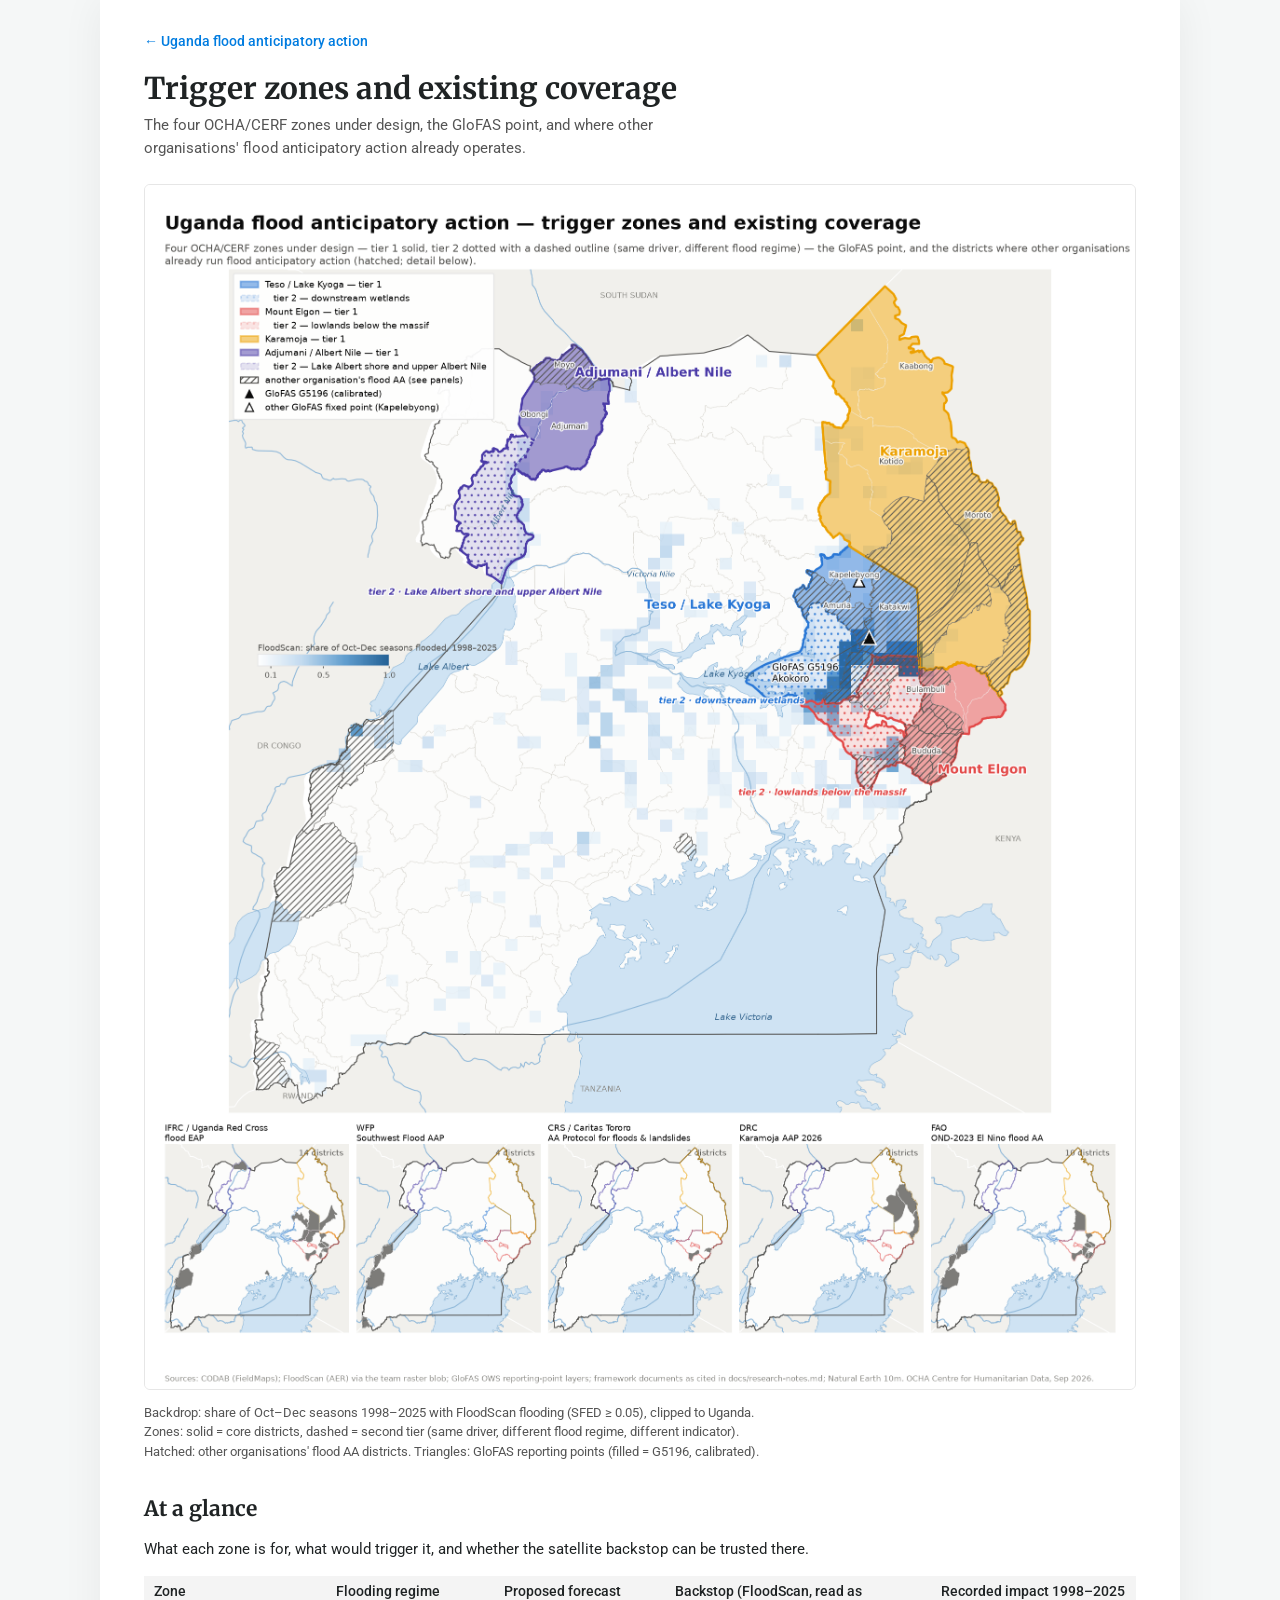
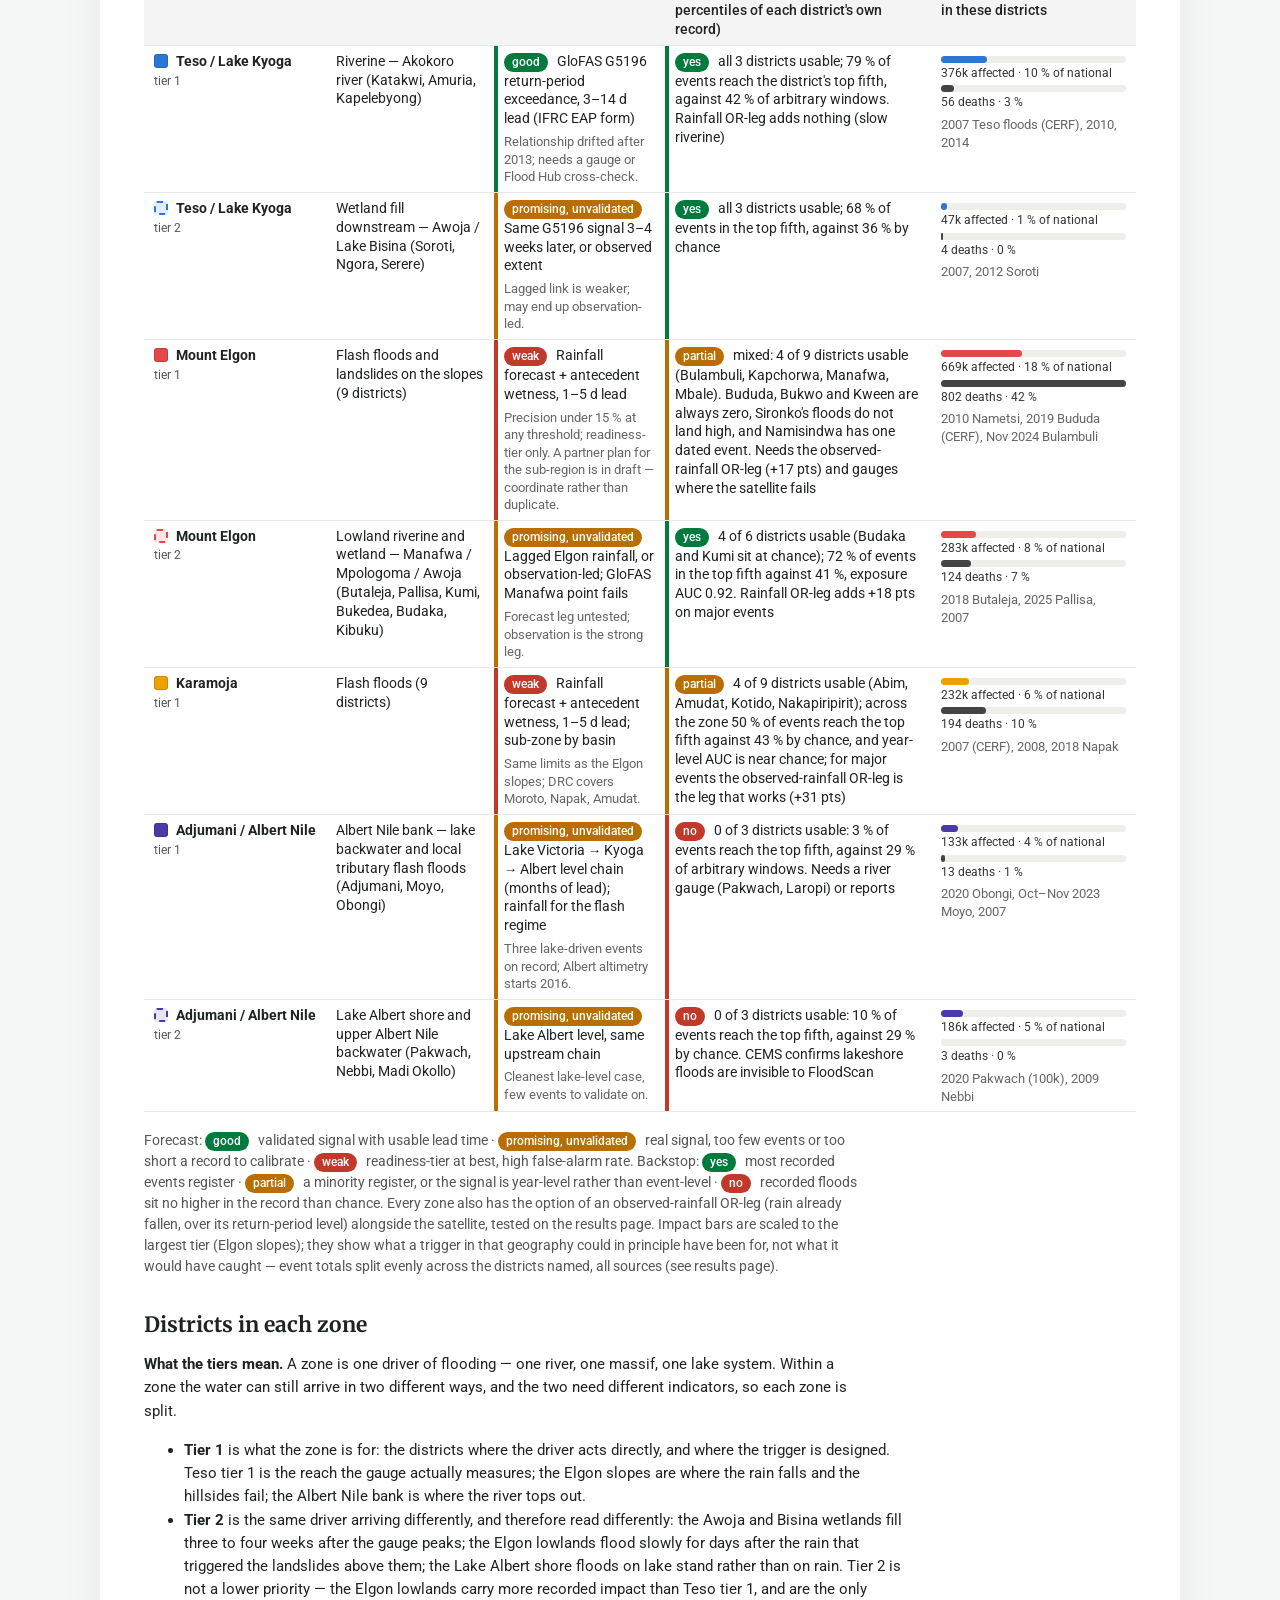
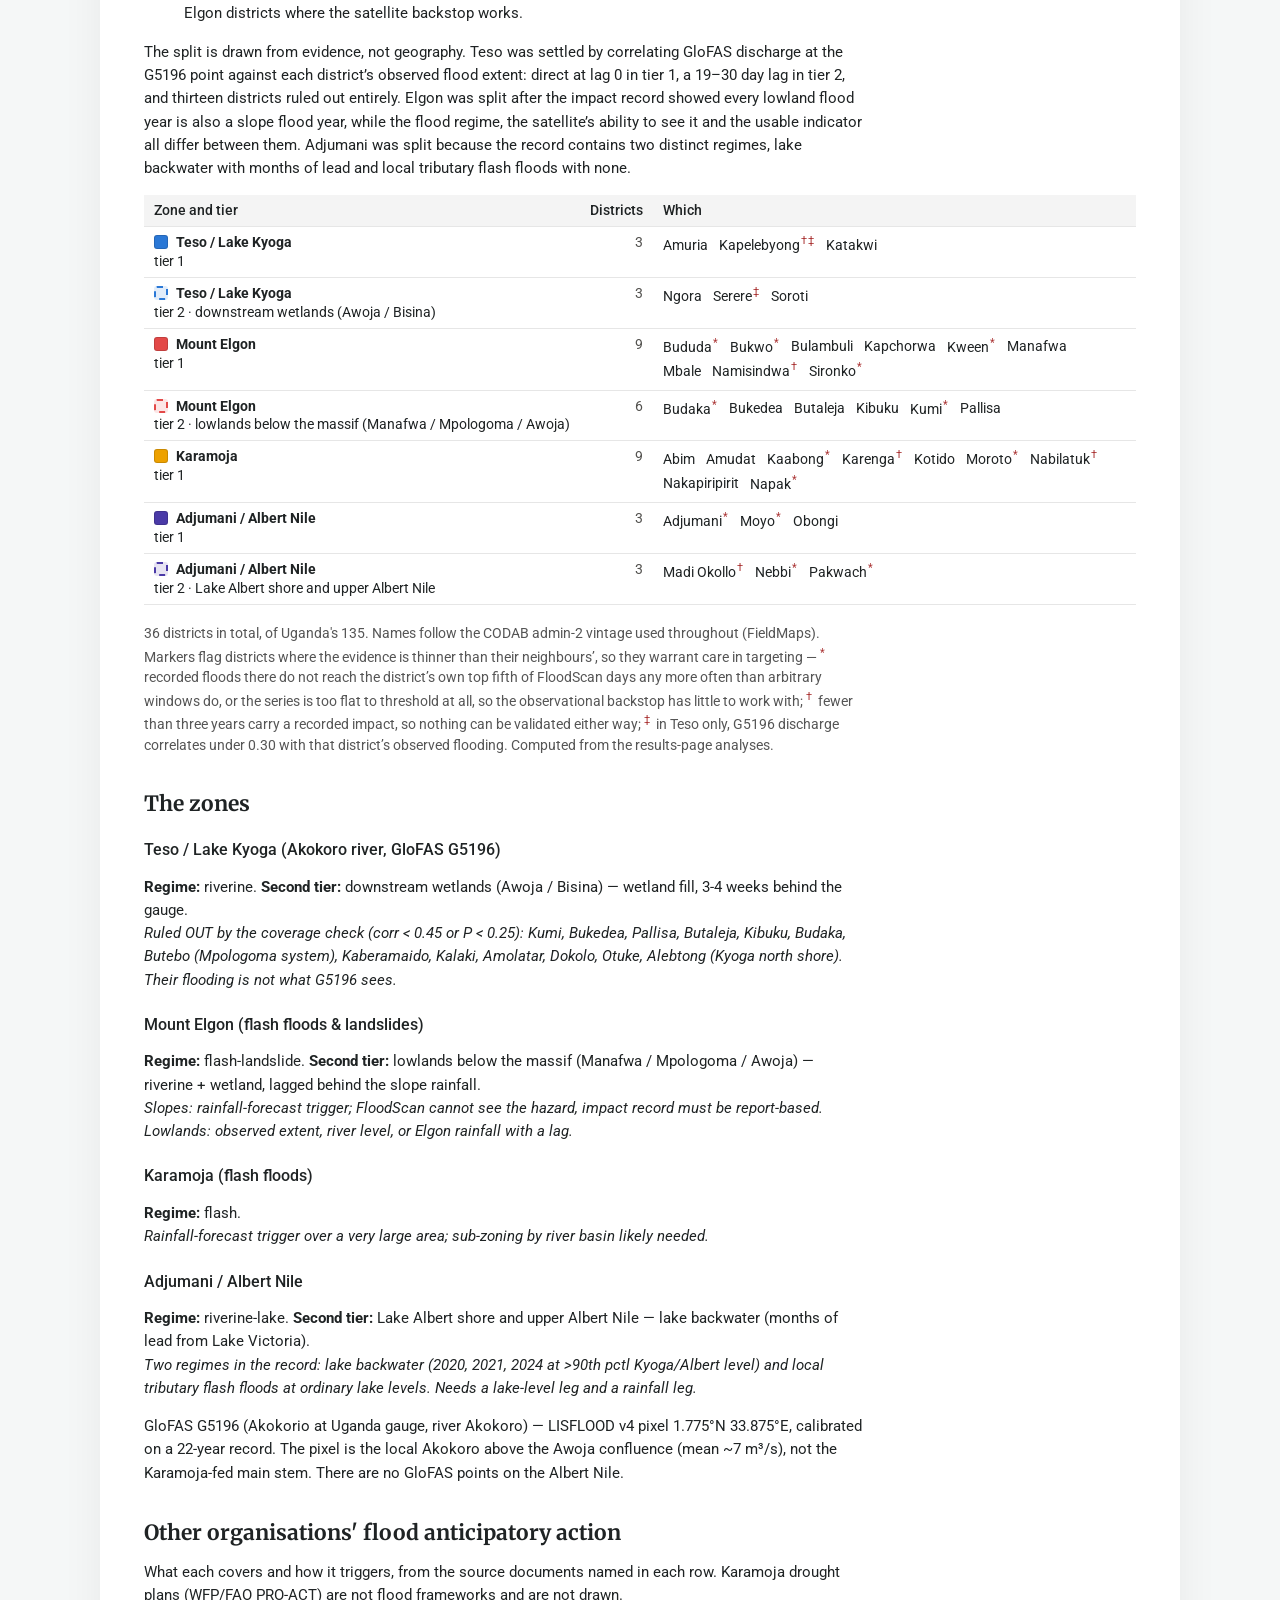
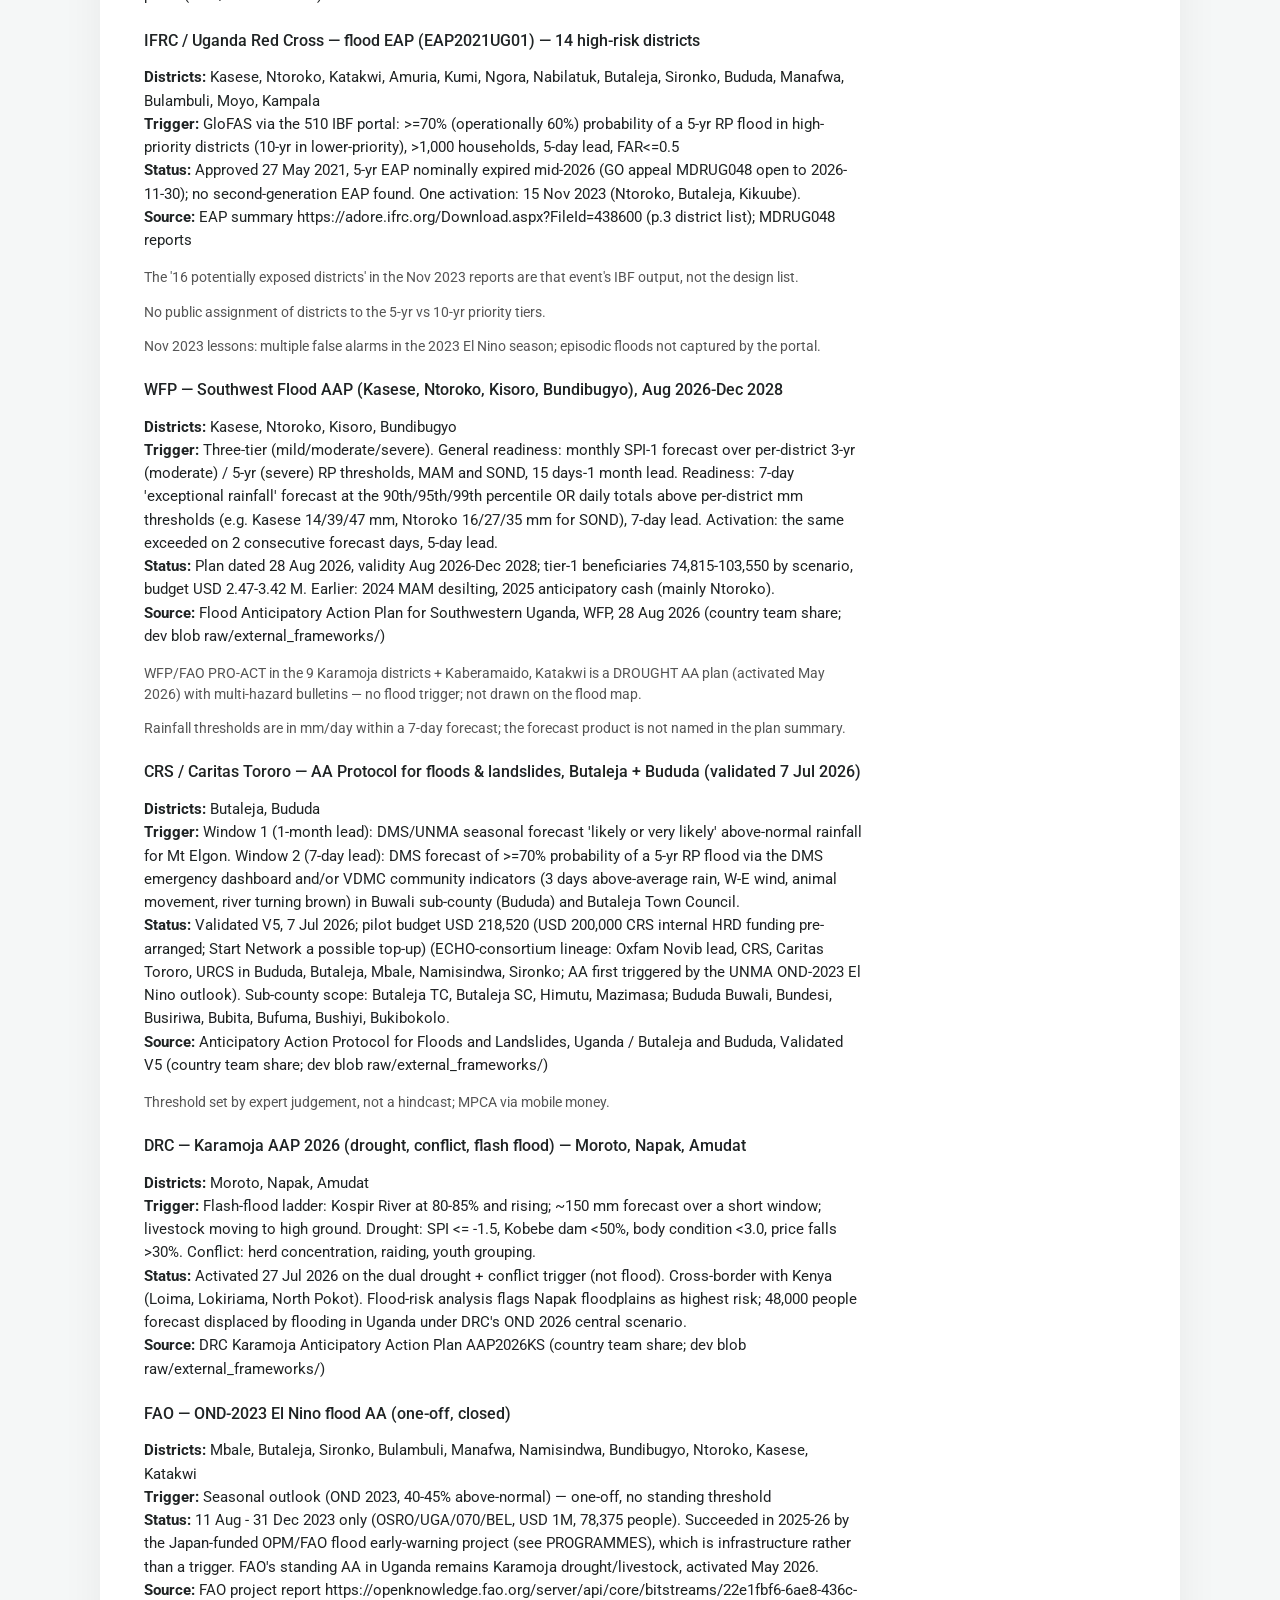
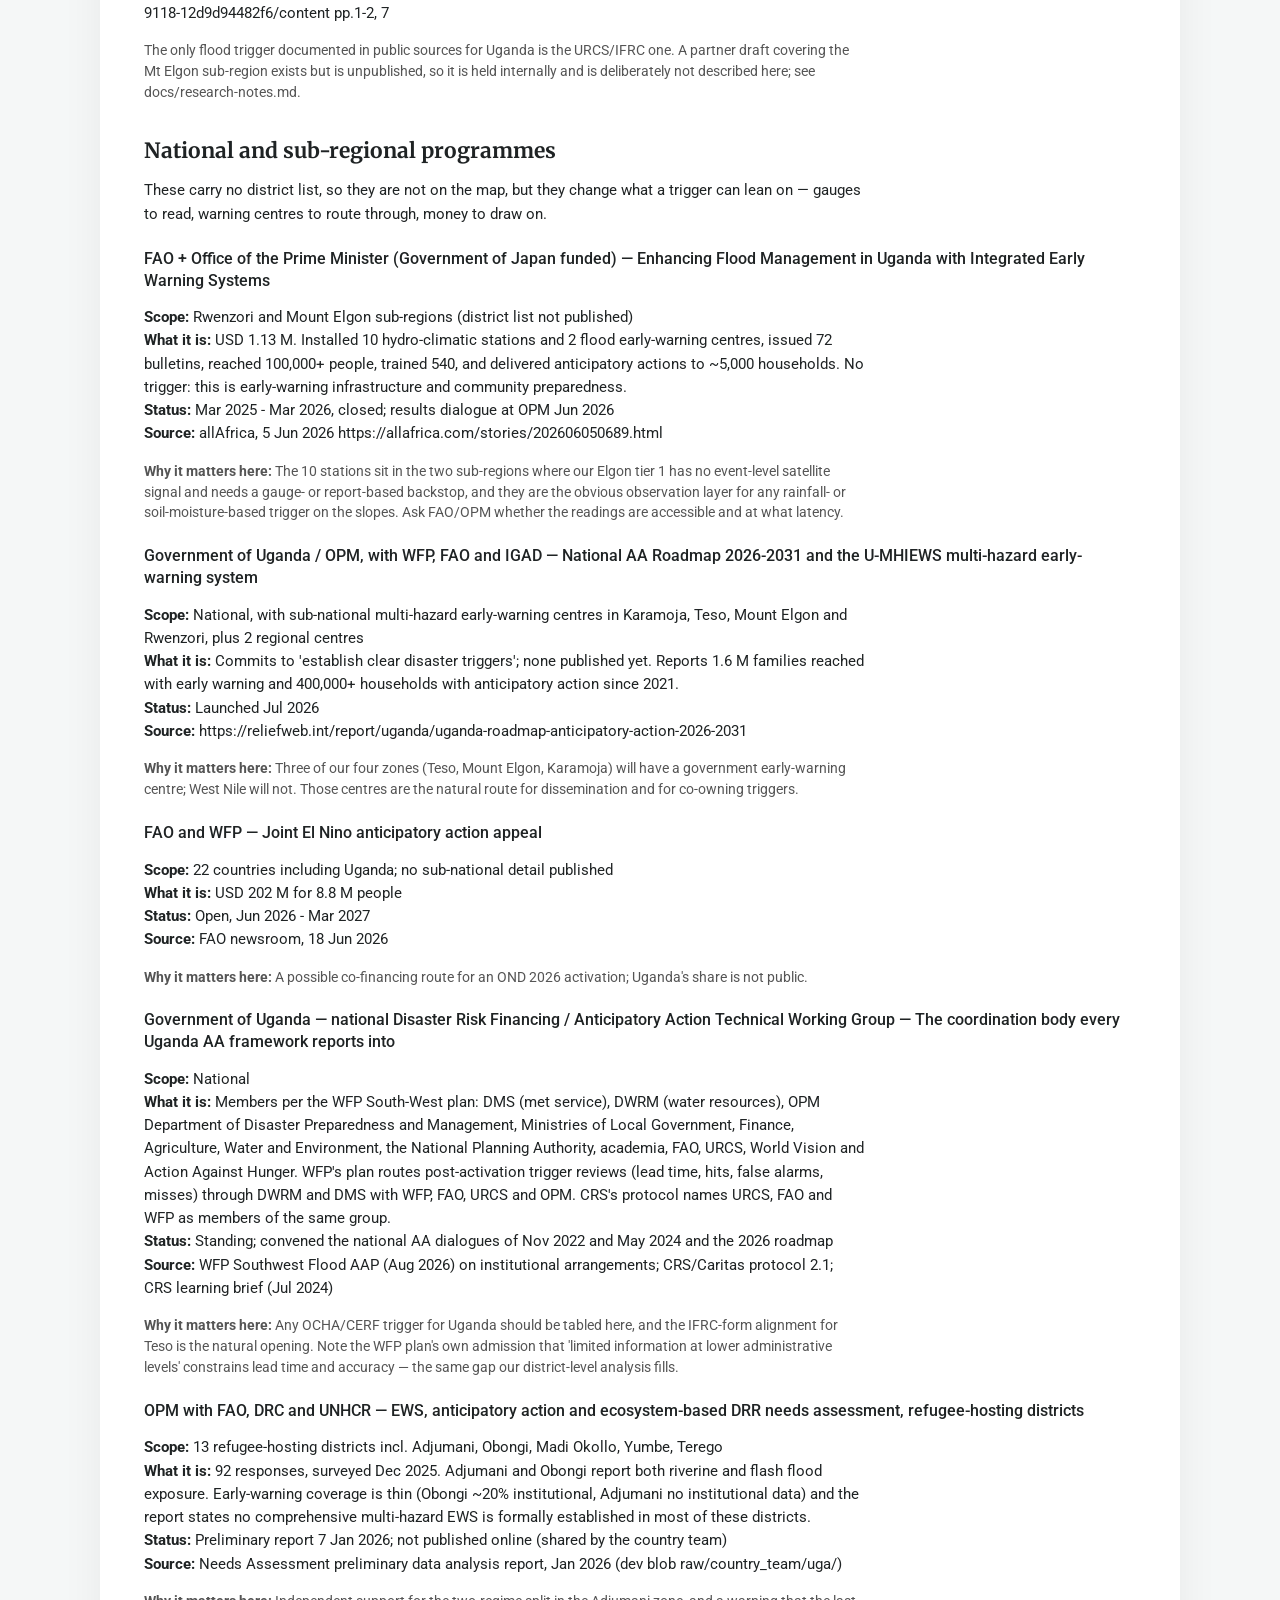
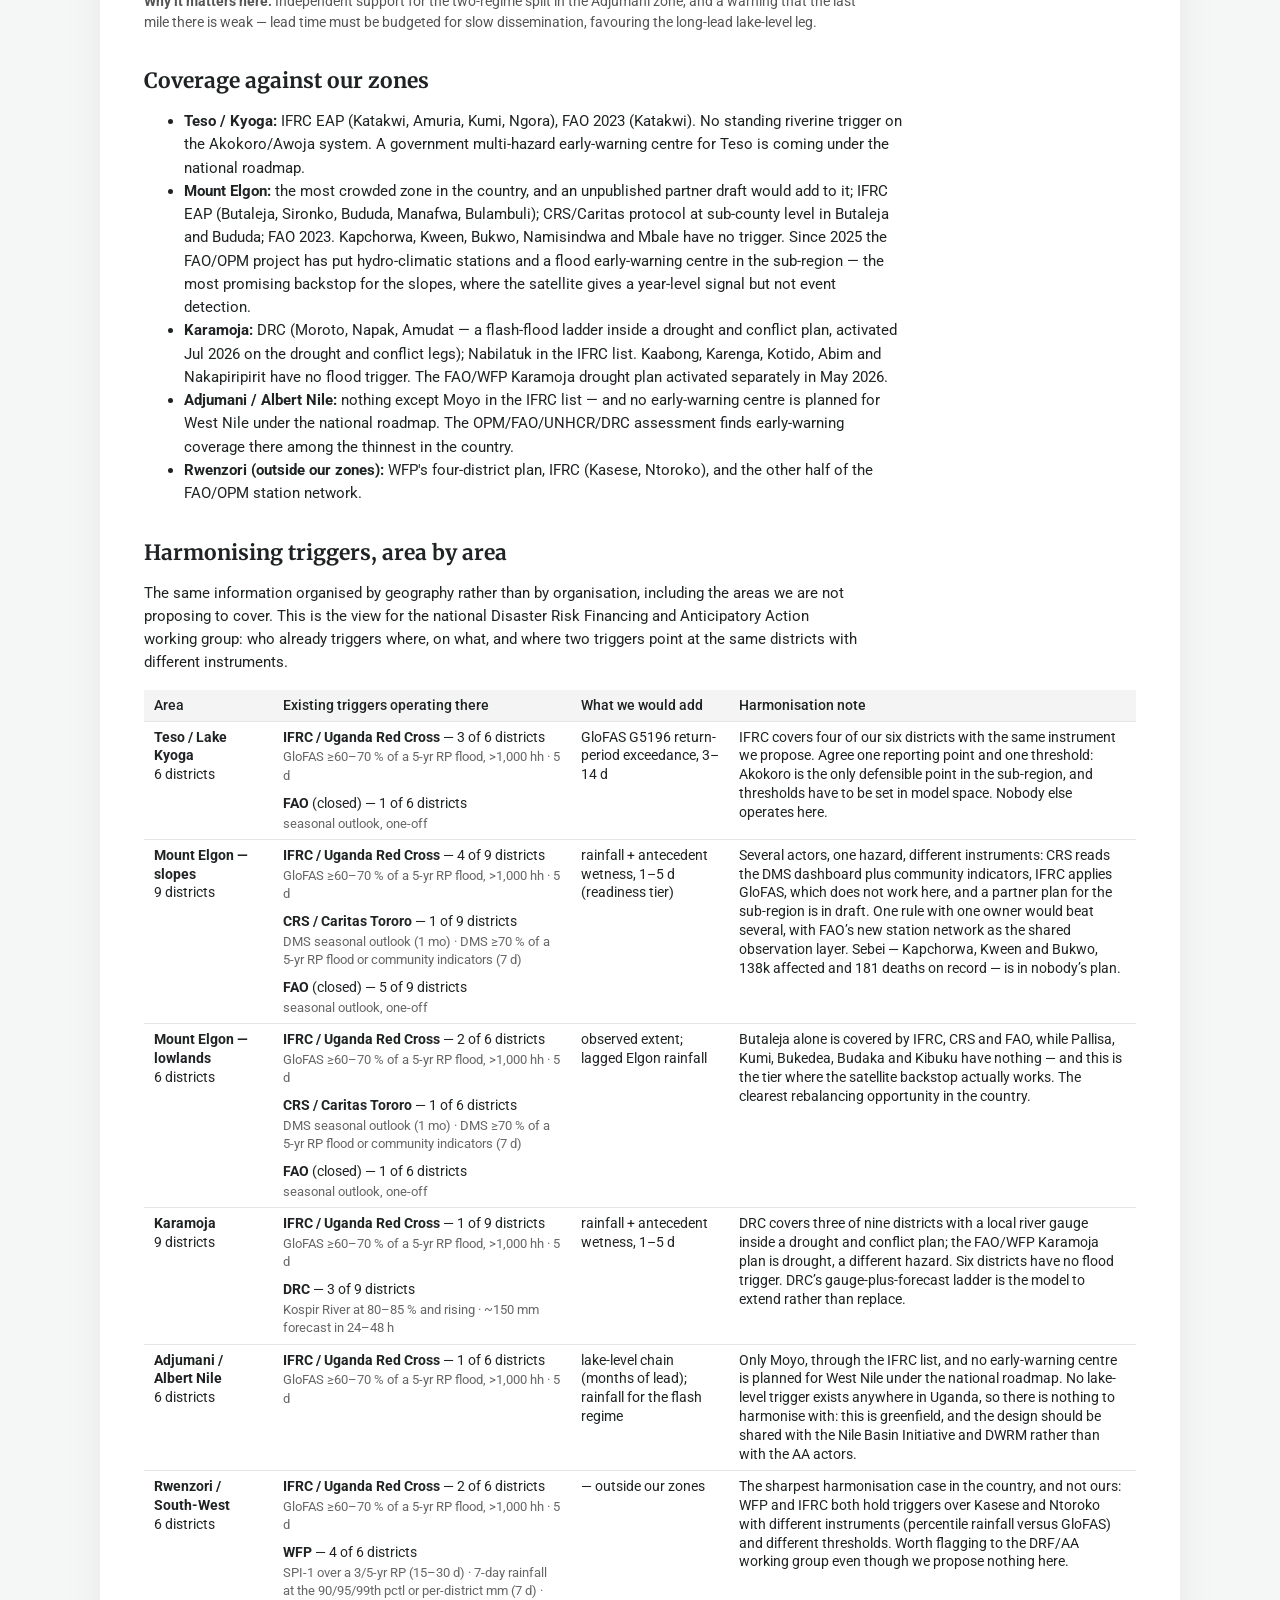
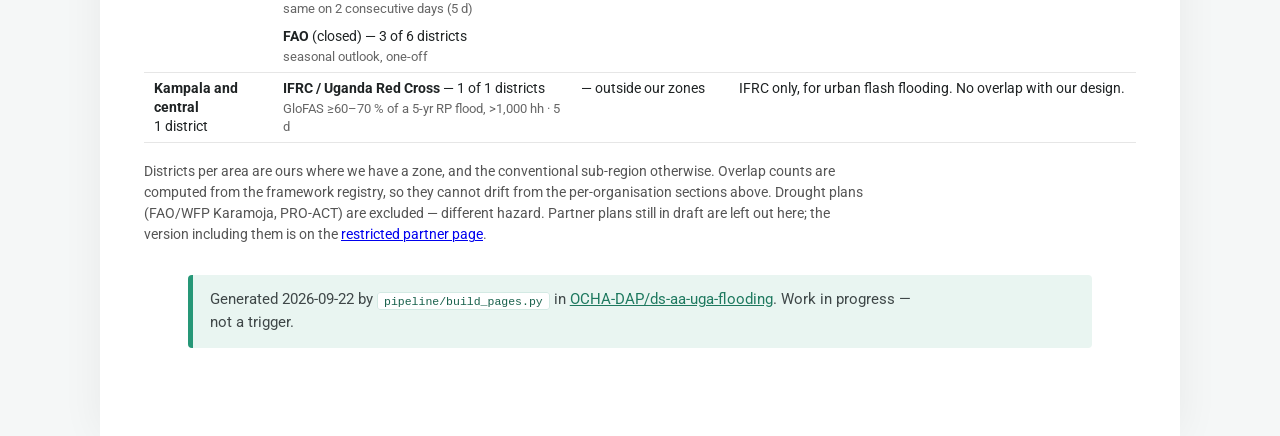
==== commit 560dfe1d: "Triggers: season window (1 Sep - end Feb) and event-matched backtest; fix DesInventar dates Two chan" ====
--- a/pages/coverage/index.html
+++ b/pages/coverage/index.html
@@ -3,10 +3,10 @@
 <title>Trigger zones and existing coverage — Uganda flood AA</title>
 <link rel="preconnect" href="https://fonts.googleapis.com"><link rel="preconnect" href="https://fonts.gstatic.com" crossorigin>
 <link href="https://fonts.googleapis.com/css2?family=Merriweather:wght@700&family=Roboto:wght@400;500;700&display=swap" rel="stylesheet">
-<link rel="stylesheet" href="../assets/site.css?v=27"><link rel="stylesheet" href="../assets/page.css?v=27">
+<link rel="stylesheet" href="../assets/site.css?v=28"><link rel="stylesheet" href="../assets/page.css?v=28">
 </head><body><div class="wrap page">
 <a class="home" href="../">&larr; Uganda flood anticipatory action</a>
 <h1>Trigger zones and existing coverage</h1><p class="sub">The four OCHA/CERF zones under design, the GloFAS point, and where other organisations' flood anticipatory action already operates.</p>
-<figure><img src="zones_coverage_map.png" alt="Map of Uganda with the four trigger zones and other organisations' flood AA coverage"><figcaption>Backdrop: share of Oct–Dec seasons 1998–2025 with FloodScan flooding (SFED ≥ 0.05), clipped to Uganda. Zones: solid = core districts, dashed = second tier (same driver, different flood regime, different indicator). Hatched: other organisations' flood AA districts. Triangles: GloFAS reporting points (filled = G5196, calibrated).</figcaption></figure><h2 id="at-a-glance">At a glance<a class="anchor" href="#at-a-glance" aria-label="Link to this section">#</a></h2><p>What each zone is for, what would trigger it, and whether the satellite backstop can be trusted there.</p><div class="tw status"><table><thead><tr><th>Zone</th><th>Flooding regime</th><th>Proposed forecast</th><th>Backstop (FloodScan, read as percentiles of each district's own record)</th><th>Recorded impact 1998–2025 in these districts</th></tr></thead><tbody><tr><td class='zn'><span class="sw sw-t1" style="background:#2a78d6"></span><strong>Teso / Lake Kyoga</strong><br><span class='tier'>tier 1</span></td><td>Riverine — Akokoro river (Katakwi, Amuria, Kapelebyong)</td><td class='rate-good'><span class='pill'>good</span> GloFAS G5196 return-period exceedance, 3–14 d lead (IFRC EAP form)<span class='fn'>Relationship drifted after 2013; needs a gauge or Flood Hub cross-check.</span></td><td class='rate-good'><span class='pill'>yes</span> all 3 districts usable; 79 % of events reach the district&#x27;s top fifth, against 42 % of arbitrary windows. Rainfall OR-leg adds nothing (slow riverine)</td><td class='imp'><div class='bar'><span style='width:25%;background:#2a78d6'></span></div><span class='barlab'>376k affected · 10 % of national</span><div class='bar'><span style='width:7%;background:#444'></span></div><span class='barlab'>56 deaths · 3 %</span><span class='fn'>2007 Teso floods (CERF), 2010, 2014</span></td></tr><tr><td class='zn'><span class="sw sw-t2" style="border-color:#2a78d6;background:#2a78d622"></span><strong>Teso / Lake Kyoga</strong><br><span class='tier'>tier 2</span></td><td>Wetland fill downstream — Awoja / Lake Bisina (Soroti, Ngora, Serere)</td><td class='rate-mid'><span class='pill'>promising, unvalidated</span> Same G5196 signal 3–4 weeks later, or observed extent<span class='fn'>Lagged link is weaker; may end up observation-led.</span></td><td class='rate-good'><span class='pill'>yes</span> all 3 districts usable; 68 % of events in the top fifth, against 36 % by chance</td><td class='imp'><div class='bar'><span style='width:3%;background:#2a78d6'></span></div><span class='barlab'>47k affected · 1 % of national</span><div class='bar'><span style='width:1%;background:#444'></span></div><span class='barlab'>4 deaths · 0 %</span><span class='fn'>2007, 2012 Soroti</span></td></tr><tr><td class='zn'><span class="sw sw-t1" style="background:#e34948"></span><strong>Mount Elgon</strong><br><span class='tier'>tier 1</span></td><td>Flash floods and landslides on the slopes (9 districts)</td><td class='rate-weak'><span class='pill'>weak</span> Rainfall forecast + antecedent wetness, 1–5 d lead<span class='fn'>Precision under 15 % at any threshold; readiness-tier only. A partner plan for the sub-region is in draft — coordinate rather than duplicate.</span></td><td class='rate-mid'><span class='pill'>partial</span> mixed: 4 of 9 districts usable (Bulambuli, Kapchorwa, Manafwa, Mbale). Bududa, Bukwo and Kween are always zero, Sironko&#x27;s floods do not land high, and Namisindwa has one dated event. Needs the observed-rainfall OR-leg (+17 pts) and gauges where the satellite fails</td><td class='imp'><div class='bar'><span style='width:44%;background:#e34948'></span></div><span class='barlab'>669k affected · 18 % of national</span><div class='bar'><span style='width:100%;background:#444'></span></div><span class='barlab'>802 deaths · 42 %</span><span class='fn'>2010 Nametsi, 2019 Bududa (CERF), Nov 2024 Bulambuli</span></td></tr><tr><td class='zn'><span class="sw sw-t2" style="border-color:#e34948;background:#e3494822"></span><strong>Mount Elgon</strong><br><span class='tier'>tier 2</span></td><td>Lowland riverine and wetland — Manafwa / Mpologoma / Awoja (Butaleja, Pallisa, Kumi, Bukedea, Budaka, Kibuku)</td><td class='rate-mid'><span class='pill'>promising, unvalidated</span> Lagged Elgon rainfall, or observation-led; GloFAS Manafwa point fails<span class='fn'>Forecast leg untested; observation is the strong leg.</span></td><td class='rate-good'><span class='pill'>yes</span> 4 of 6 districts usable (Budaka and Kumi sit at chance); 72 % of events in the top fifth against 41 %, exposure AUC 0.92. Rainfall OR-leg adds +18 pts on major events</td><td class='imp'><div class='bar'><span style='width:19%;background:#e34948'></span></div><span class='barlab'>283k affected · 8 % of national</span><div class='bar'><span style='width:16%;background:#444'></span></div><span class='barlab'>124 deaths · 7 %</span><span class='fn'>2018 Butaleja, 2025 Pallisa, 2007</span></td></tr><tr><td class='zn'><span class="sw sw-t1" style="background:#eda100"></span><strong>Karamoja</strong><br><span class='tier'>tier 1</span></td><td>Flash floods (9 districts)</td><td class='rate-weak'><span class='pill'>weak</span> Rainfall forecast + antecedent wetness, 1–5 d lead; sub-zone by basin<span class='fn'>Same limits as the Elgon slopes; DRC covers Moroto, Napak, Amudat.</span></td><td class='rate-mid'><span class='pill'>partial</span> 4 of 9 districts usable (Abim, Amudat, Kotido, Nakapiripirit); across the zone 50 % of events reach the top fifth against 43 % by chance, and year-level AUC is near chance; for major events the observed-rainfall OR-leg is the leg that works (+31 pts)</td><td class='imp'><div class='bar'><span style='width:15%;background:#eda100'></span></div><span class='barlab'>232k affected · 6 % of national</span><div class='bar'><span style='width:24%;background:#444'></span></div><span class='barlab'>194 deaths · 10 %</span><span class='fn'>2007 (CERF), 2008, 2018 Napak</span></td></tr><tr><td class='zn'><span class="sw sw-t1" style="background:#4a3aa7"></span><strong>Adjumani / Albert Nile</strong><br><span class='tier'>tier 1</span></td><td>Albert Nile bank — lake backwater and local tributary flash floods (Adjumani, Moyo, Obongi)</td><td class='rate-mid'><span class='pill'>promising, unvalidated</span> Lake Victoria → Kyoga → Albert level chain (months of lead); rainfall for the flash regime<span class='fn'>Three lake-driven events on record; Albert altimetry starts 2016.</span></td><td class='rate-weak'><span class='pill'>no</span> 0 of 3 districts usable: 3 % of events reach the top fifth, against 29 % of arbitrary windows. Needs a river gauge (Pakwach, Laropi) or reports</td><td class='imp'><div class='bar'><span style='width:9%;background:#4a3aa7'></span></div><span class='barlab'>133k affected · 4 % of national</span><div class='bar'><span style='width:2%;background:#444'></span></div><span class='barlab'>13 deaths · 1 %</span><span class='fn'>2020 Obongi, Oct–Nov 2023 Moyo, 2007</span></td></tr><tr><td class='zn'><span class="sw sw-t2" style="border-color:#4a3aa7;background:#4a3aa722"></span><strong>Adjumani / Albert Nile</strong><br><span class='tier'>tier 2</span></td><td>Lake Albert shore and upper Albert Nile backwater (Pakwach, Nebbi, Madi Okollo)</td><td class='rate-mid'><span class='pill'>promising, unvalidated</span> Lake Albert level, same upstream chain<span class='fn'>Cleanest lake-level case, few events to validate on.</span></td><td class='rate-weak'><span class='pill'>no</span> 0 of 3 districts usable: 10 % of events reach the top fifth, against 29 % by chance. CEMS confirms lakeshore floods are invisible to FloodScan</td><td class='imp'><div class='bar'><span style='width:12%;background:#4a3aa7'></span></div><span class='barlab'>186k affected · 5 % of national</span><div class='bar'><span style='width:0%;background:#444'></span></div><span class='barlab'>3 deaths · 0 %</span><span class='fn'>2020 Pakwach (100k), 2009 Nebbi</span></td></tr></tbody></table></div><p class='fn'>Forecast: <span class='pill rate-good'>good</span> validated signal with usable lead time · <span class='pill rate-mid'>promising, unvalidated</span> real signal, too few events or too short a record to calibrate · <span class='pill rate-weak'>weak</span> readiness-tier at best, high false-alarm rate. Backstop: <span class='pill rate-good'>yes</span> most recorded events register · <span class='pill rate-mid'>partial</span> a minority register, or the signal is year-level rather than event-level · <span class='pill rate-weak'>no</span> recorded floods sit no higher in the record than chance. Every zone also has the option of an observed-rainfall OR-leg (rain already fallen, over its return-period level) alongside the satellite, tested on the results page. Impact bars are scaled to the largest tier (Elgon slopes); they show what a trigger in that geography could in principle have been for, not what it would have caught — event totals split evenly across the districts named, all sources (see results page).</p><h2 id="districts-in-each-zone">Districts in each zone<a class="anchor" href="#districts-in-each-zone" aria-label="Link to this section">#</a></h2><p><strong>What the tiers mean.</strong> A zone is one driver of flooding — one river, one massif, one lake system. Within a zone the water can still arrive in two different ways, and the two need different indicators, so each zone is split.</p><ul><li><strong>Tier 1</strong> is what the zone is for: the districts where the driver acts directly, and where the trigger is designed. Teso tier 1 is the reach the gauge actually measures; the Elgon slopes are where the rain falls and the hillsides fail; the Albert Nile bank is where the river tops out.</li><li><strong>Tier 2</strong> is the same driver arriving differently, and therefore read differently: the Awoja and Bisina wetlands fill three to four weeks after the gauge peaks; the Elgon lowlands flood slowly for days after the rain that triggered the landslides above them; the Lake Albert shore floods on lake stand rather than on rain. Tier 2 is not a lower priority — the Elgon lowlands carry more recorded impact than Teso tier 1, and are the only Elgon districts where the satellite backstop works.</li></ul><p>The split is drawn from evidence, not geography. Teso was settled by correlating GloFAS discharge at the G5196 point against each district’s observed flood extent: direct at lag 0 in tier 1, a 19–30 day lag in tier 2, and thirteen districts ruled out entirely. Elgon was split after the impact record showed every lowland flood year is also a slope flood year, while the flood regime, the satellite’s ability to see it and the usable indicator all differ between them. Adjumani was split because the record contains two distinct regimes, lake backwater with months of lead and local tributary flash floods with none.</p><div class="tw zlist"><table><thead><tr><th>Zone and tier</th><th>Districts</th><th>Which</th></tr></thead><tbody><tr><td class='zn'><span class="sw sw-t1" style="background:#2a78d6"></span><strong>Teso / Lake Kyoga</strong><br><span class='tier'>tier 1</span></td><td class='cnt'>3</td><td><span class='dist'>Amuria</span><span class='dist'>Kapelebyong<sup class='mk' title='thin record; weak gauge link'>†‡</sup></span><span class='dist'>Katakwi</span></td></tr><tr><td class='zn'><span class="sw sw-t2" style="border-color:#2a78d6;background:#2a78d622"></span><strong>Teso / Lake Kyoga</strong><br><span class='tier'>tier 2 · downstream wetlands (Awoja / Bisina)</span></td><td class='cnt'>3</td><td><span class='dist'>Ngora</span><span class='dist'>Serere<sup class='mk' title='weak gauge link'>‡</sup></span><span class='dist'>Soroti</span></td></tr><tr><td class='zn'><span class="sw sw-t1" style="background:#e34948"></span><strong>Mount Elgon</strong><br><span class='tier'>tier 1</span></td><td class='cnt'>9</td><td><span class='dist'>Bududa<sup class='mk' title='flat satellite series'>*</sup></span><span class='dist'>Bukwo<sup class='mk' title='flat satellite series'>*</sup></span><span class='dist'>Bulambuli</span><span class='dist'>Kapchorwa</span><span class='dist'>Kween<sup class='mk' title='flat satellite series'>*</sup></span><span class='dist'>Manafwa</span><span class='dist'>Mbale</span><span class='dist'>Namisindwa<sup class='mk' title='thin record'>†</sup></span><span class='dist'>Sironko<sup class='mk' title='floods not visible to the satellite'>*</sup></span></td></tr><tr><td class='zn'><span class="sw sw-t2" style="border-color:#e34948;background:#e3494822"></span><strong>Mount Elgon</strong><br><span class='tier'>tier 2 · lowlands below the massif (Manafwa / Mpologoma / Awoja)</span></td><td class='cnt'>6</td><td><span class='dist'>Budaka<sup class='mk' title='floods not visible to the satellite'>*</sup></span><span class='dist'>Bukedea</span><span class='dist'>Butaleja</span><span class='dist'>Kibuku</span><span class='dist'>Kumi<sup class='mk' title='floods not visible to the satellite'>*</sup></span><span class='dist'>Pallisa</span></td></tr><tr><td class='zn'><span class="sw sw-t1" style="background:#eda100"></span><strong>Karamoja</strong><br><span class='tier'>tier 1</span></td><td class='cnt'>9</td><td><span class='dist'>Abim</span><span class='dist'>Amudat</span><span class='dist'>Kaabong<sup class='mk' title='floods not visible to the satellite'>*</sup></span><span class='dist'>Karenga<sup class='mk' title='thin record'>†</sup></span><span class='dist'>Kotido</span><span class='dist'>Moroto<sup class='mk' title='floods not visible to the satellite'>*</sup></span><span class='dist'>Nabilatuk<sup class='mk' title='thin record'>†</sup></span><span class='dist'>Nakapiripirit</span><span class='dist'>Napak<sup class='mk' title='floods not visible to the satellite'>*</sup></span></td></tr><tr><td class='zn'><span class="sw sw-t1" style="background:#4a3aa7"></span><strong>Adjumani / Albert Nile</strong><br><span class='tier'>tier 1</span></td><td class='cnt'>3</td><td><span class='dist'>Adjumani<sup class='mk' title='floods not visible to the satellite'>*</sup></span><span class='dist'>Moyo<sup class='mk' title='floods not visible to the satellite'>*</sup></span><span class='dist'>Obongi</span></td></tr><tr><td class='zn'><span class="sw sw-t2" style="border-color:#4a3aa7;background:#4a3aa722"></span><strong>Adjumani / Albert Nile</strong><br><span class='tier'>tier 2 · Lake Albert shore and upper Albert Nile</span></td><td class='cnt'>3</td><td><span class='dist'>Madi Okollo<sup class='mk' title='thin record'>†</sup></span><span class='dist'>Nebbi<sup class='mk' title='flat satellite series'>*</sup></span><span class='dist'>Pakwach<sup class='mk' title='floods not visible to the satellite'>*</sup></span></td></tr></tbody></table></div><p class='fn'>36 districts in total, of Uganda's 135. Names follow the CODAB admin-2 vintage used throughout (FieldMaps). Markers flag districts where the evidence is thinner than their neighbours’, so they warrant care in targeting — <sup class='mk'>*</sup> recorded floods there do not reach the district’s own top fifth of FloodScan days any more often than arbitrary windows do, or the series is too flat to threshold at all, so the observational backstop has little to work with; <sup class='mk'>†</sup> fewer than three years carry a recorded impact, so nothing can be validated either way; <sup class='mk'>‡</sup> in Teso only, G5196 discharge correlates under 0.30 with that district’s observed flooding. Computed from the results-page analyses.</p><h2 id="the-zones">The zones<a class="anchor" href="#the-zones" aria-label="Link to this section">#</a></h2><h3 id="teso-lake-kyoga-akokoro-river-glofas-g5196">Teso / Lake Kyoga (Akokoro river, GloFAS G5196)<a class="anchor" href="#teso-lake-kyoga-akokoro-river-glofas-g5196" aria-label="Link to this section">#</a></h3><p><strong>Regime:</strong> riverine. <strong>Second tier:</strong> downstream wetlands (Awoja / Bisina) — wetland fill, 3-4 weeks behind the gauge.<br><em>Ruled OUT by the coverage check (corr &lt; 0.45 or P &lt; 0.25): Kumi, Bukedea, Pallisa, Butaleja, Kibuku, Budaka, Butebo (Mpologoma system), Kaberamaido, Kalaki, Amolatar, Dokolo, Otuke, Alebtong (Kyoga north shore). Their flooding is not what G5196 sees.</em></p><h3 id="mount-elgon-flash-floods-landslides">Mount Elgon (flash floods &amp; landslides)<a class="anchor" href="#mount-elgon-flash-floods-landslides" aria-label="Link to this section">#</a></h3><p><strong>Regime:</strong> flash-landslide. <strong>Second tier:</strong> lowlands below the massif (Manafwa / Mpologoma / Awoja) — riverine + wetland, lagged behind the slope rainfall.<br><em>Slopes: rainfall-forecast trigger; FloodScan cannot see the hazard, impact record must be report-based. Lowlands: observed extent, river level, or Elgon rainfall with a lag.</em></p><h3 id="karamoja-flash-floods">Karamoja (flash floods)<a class="anchor" href="#karamoja-flash-floods" aria-label="Link to this section">#</a></h3><p><strong>Regime:</strong> flash.<br><em>Rainfall-forecast trigger over a very large area; sub-zoning by river basin likely needed.</em></p><h3 id="adjumani-albert-nile">Adjumani / Albert Nile<a class="anchor" href="#adjumani-albert-nile" aria-label="Link to this section">#</a></h3><p><strong>Regime:</strong> riverine-lake. <strong>Second tier:</strong> Lake Albert shore and upper Albert Nile — lake backwater (months of lead from Lake Victoria).<br><em>Two regimes in the record: lake backwater (2020, 2021, 2024 at &gt;90th pctl Kyoga/Albert level) and local tributary flash floods at ordinary lake levels. Needs a lake-level leg and a rainfall leg.</em></p><p>GloFAS G5196 (Akokorio at Uganda gauge, river Akokoro) — LISFLOOD v4 pixel 1.775°N 33.875°E, calibrated on a 22-year record. The pixel is the local Akokoro above the Awoja confluence (mean ~7 m³/s), not the Karamoja-fed main stem. There are no GloFAS points on the Albert Nile.</p><h2 id="other-organisations-flood-anticipatory-action">Other organisations' flood anticipatory action<a class="anchor" href="#other-organisations-flood-anticipatory-action" aria-label="Link to this section">#</a></h2><p>What each covers and how it triggers, from the source documents named in each row. Karamoja drought plans (WFP/FAO PRO-ACT) are not flood frameworks and are not drawn.</p><h3 id="ifrc-uganda-red-cross-flood-eap-eap2021ug01-14-high-risk-districts">IFRC / Uganda Red Cross — flood EAP (EAP2021UG01) — 14 high-risk districts<a class="anchor" href="#ifrc-uganda-red-cross-flood-eap-eap2021ug01-14-high-risk-districts" aria-label="Link to this section">#</a></h3><p><strong>Districts:</strong> Kasese, Ntoroko, Katakwi, Amuria, Kumi, Ngora, Nabilatuk, Butaleja, Sironko, Bududa, Manafwa, Bulambuli, Moyo, Kampala<br><strong>Trigger:</strong> GloFAS via the 510 IBF portal: &gt;=70% (operationally 60%) probability of a 5-yr RP flood in high-priority districts (10-yr in lower-priority), &gt;1,000 households, 5-day lead, FAR&lt;=0.5<br><strong>Status:</strong> Approved 27 May 2021, 5-yr EAP nominally expired mid-2026 (GO appeal MDRUG048 open to 2026-11-30); no second-generation EAP found. One activation: 15 Nov 2023 (Ntoroko, Butaleja, Kikuube).<br><strong>Source:</strong> EAP summary https://adore.ifrc.org/Download.aspx?FileId=438600 (p.3 district list); MDRUG048 reports</p><p class='fn'>The &#x27;16 potentially exposed districts&#x27; in the Nov 2023 reports are that event&#x27;s IBF output, not the design list.</p><p class='fn'>No public assignment of districts to the 5-yr vs 10-yr priority tiers.</p><p class='fn'>Nov 2023 lessons: multiple false alarms in the 2023 El Nino season; episodic floods not captured by the portal.</p><h3 id="wfp-southwest-flood-aap-kasese-ntoroko-kisoro-bundibugyo-aug-2026-dec-2028">WFP — Southwest Flood AAP (Kasese, Ntoroko, Kisoro, Bundibugyo), Aug 2026-Dec 2028<a class="anchor" href="#wfp-southwest-flood-aap-kasese-ntoroko-kisoro-bundibugyo-aug-2026-dec-2028" aria-label="Link to this section">#</a></h3><p><strong>Districts:</strong> Kasese, Ntoroko, Kisoro, Bundibugyo<br><strong>Trigger:</strong> Three-tier (mild/moderate/severe). General readiness: monthly SPI-1 forecast over per-district 3-yr (moderate) / 5-yr (severe) RP thresholds, MAM and SOND, 15 days-1 month lead. Readiness: 7-day &#x27;exceptional rainfall&#x27; forecast at the 90th/95th/99th percentile OR daily totals above per-district mm thresholds (e.g. Kasese 14/39/47 mm, Ntoroko 16/27/35 mm for SOND), 7-day lead. Activation: the same exceeded on 2 consecutive forecast days, 5-day lead.<br><strong>Status:</strong> Plan dated 28 Aug 2026, validity Aug 2026-Dec 2028; tier-1 beneficiaries 74,815-103,550 by scenario, budget USD 2.47-3.42 M. Earlier: 2024 MAM desilting, 2025 anticipatory cash (mainly Ntoroko).<br><strong>Source:</strong> Flood Anticipatory Action Plan for Southwestern Uganda, WFP, 28 Aug 2026 (country team share; dev blob raw/external_frameworks/)</p><p class='fn'>WFP/FAO PRO-ACT in the 9 Karamoja districts + Kaberamaido, Katakwi is a DROUGHT AA plan (activated May 2026) with multi-hazard bulletins — no flood trigger; not drawn on the flood map.</p><p class='fn'>Rainfall thresholds are in mm/day within a 7-day forecast; the forecast product is not named in the plan summary.</p><h3 id="crs-caritas-tororo-aa-protocol-for-floods-landslides-butaleja-bududa-validated-7-jul-2026">CRS / Caritas Tororo — AA Protocol for floods &amp; landslides, Butaleja + Bududa (validated 7 Jul 2026)<a class="anchor" href="#crs-caritas-tororo-aa-protocol-for-floods-landslides-butaleja-bududa-validated-7-jul-2026" aria-label="Link to this section">#</a></h3><p><strong>Districts:</strong> Butaleja, Bududa<br><strong>Trigger:</strong> Window 1 (1-month lead): DMS/UNMA seasonal forecast &#x27;likely or very likely&#x27; above-normal rainfall for Mt Elgon. Window 2 (7-day lead): DMS forecast of &gt;=70% probability of a 5-yr RP flood via the DMS emergency dashboard and/or VDMC community indicators (3 days above-average rain, W-E wind, animal movement, river turning brown) in Buwali sub-county (Bududa) and Butaleja Town Council.<br><strong>Status:</strong> Validated V5, 7 Jul 2026; pilot budget USD 218,520 (USD 200,000 CRS internal HRD funding pre-arranged; Start Network a possible top-up) (ECHO-consortium lineage: Oxfam Novib lead, CRS, Caritas Tororo, URCS in Bududa, Butaleja, Mbale, Namisindwa, Sironko; AA first triggered by the UNMA OND-2023 El Nino outlook). Sub-county scope: Butaleja TC, Butaleja SC, Himutu, Mazimasa; Bududa Buwali, Bundesi, Busiriwa, Bubita, Bufuma, Bushiyi, Bukibokolo.<br><strong>Source:</strong> Anticipatory Action Protocol for Floods and Landslides, Uganda / Butaleja and Bududa, Validated V5 (country team share; dev blob raw/external_frameworks/)</p><p class='fn'>Threshold set by expert judgement, not a hindcast; MPCA via mobile money.</p><h3 id="drc-karamoja-aap-2026-drought-conflict-flash-flood-moroto-napak-amudat">DRC — Karamoja AAP 2026 (drought, conflict, flash flood) — Moroto, Napak, Amudat<a class="anchor" href="#drc-karamoja-aap-2026-drought-conflict-flash-flood-moroto-napak-amudat" aria-label="Link to this section">#</a></h3><p><strong>Districts:</strong> Moroto, Napak, Amudat<br><strong>Trigger:</strong> Flash-flood ladder: Kospir River at 80-85% and rising; ~150 mm forecast over a short window; livestock moving to high ground. Drought: SPI &lt;= -1.5, Kobebe dam &lt;50%, body condition &lt;3.0, price falls &gt;30%. Conflict: herd concentration, raiding, youth grouping.<br><strong>Status:</strong> Activated 27 Jul 2026 on the dual drought + conflict trigger (not flood). Cross-border with Kenya (Loima, Lokiriama, North Pokot). Flood-risk analysis flags Napak floodplains as highest risk; 48,000 people forecast displaced by flooding in Uganda under DRC&#x27;s OND 2026 central scenario.<br><strong>Source:</strong> DRC Karamoja Anticipatory Action Plan AAP2026KS (country team share; dev blob raw/external_frameworks/)</p><h3 id="fao-ond-2023-el-nino-flood-aa-one-off-closed">FAO — OND-2023 El Nino flood AA (one-off, closed)<a class="anchor" href="#fao-ond-2023-el-nino-flood-aa-one-off-closed" aria-label="Link to this section">#</a></h3><p><strong>Districts:</strong> Mbale, Butaleja, Sironko, Bulambuli, Manafwa, Namisindwa, Bundibugyo, Ntoroko, Kasese, Katakwi<br><strong>Trigger:</strong> Seasonal outlook (OND 2023, 40-45% above-normal) — one-off, no standing threshold<br><strong>Status:</strong> 11 Aug - 31 Dec 2023 only (OSRO/UGA/070/BEL, USD 1M, 78,375 people). Succeeded in 2025-26 by the Japan-funded OPM/FAO flood early-warning project (see PROGRAMMES), which is infrastructure rather than a trigger. FAO&#x27;s standing AA in Uganda remains Karamoja drought/livestock, activated May 2026.<br><strong>Source:</strong> FAO project report https://openknowledge.fao.org/server/api/core/bitstreams/22e1fbf6-6ae8-436c-9118-12d9d94482f6/content pp.1-2, 7</p><p class='fn'>The only flood trigger documented in public sources for Uganda is the URCS/IFRC one. A partner draft covering the Mt Elgon sub-region exists but is unpublished, so it is held internally and is deliberately not described here; see docs/research-notes.md.</p><h2 id="national-and-sub-regional-programmes">National and sub-regional programmes<a class="anchor" href="#national-and-sub-regional-programmes" aria-label="Link to this section">#</a></h2><p>These carry no district list, so they are not on the map, but they change what a trigger can lean on — gauges to read, warning centres to route through, money to draw on.</p><h3 id="fao-office-of-the-prime-minister-government-of-japan-funded-enhancing-flood-management-in-uganda-with-integrated-early-warning-systems">FAO + Office of the Prime Minister (Government of Japan funded) — Enhancing Flood Management in Uganda with Integrated Early Warning Systems<a class="anchor" href="#fao-office-of-the-prime-minister-government-of-japan-funded-enhancing-flood-management-in-uganda-with-integrated-early-warning-systems" aria-label="Link to this section">#</a></h3><p><strong>Scope:</strong> Rwenzori and Mount Elgon sub-regions (district list not published)<br><strong>What it is:</strong> USD 1.13 M. Installed 10 hydro-climatic stations and 2 flood early-warning centres, issued 72 bulletins, reached 100,000+ people, trained 540, and delivered anticipatory actions to ~5,000 households. No trigger: this is early-warning infrastructure and community preparedness.<br><strong>Status:</strong> Mar 2025 - Mar 2026, closed; results dialogue at OPM Jun 2026<br><strong>Source:</strong> allAfrica, 5 Jun 2026 https://allafrica.com/stories/202606050689.html</p><p class='fn'><strong>Why it matters here:</strong> The 10 stations sit in the two sub-regions where our Elgon tier 1 has no event-level satellite signal and needs a gauge- or report-based backstop, and they are the obvious observation layer for any rainfall- or soil-moisture-based trigger on the slopes. Ask FAO/OPM whether the readings are accessible and at what latency.</p><h3 id="government-of-uganda-opm-with-wfp-fao-and-igad-national-aa-roadmap-2026-2031-and-the-u-mhiews-multi-hazard-early-warning-system">Government of Uganda / OPM, with WFP, FAO and IGAD — National AA Roadmap 2026-2031 and the U-MHIEWS multi-hazard early-warning system<a class="anchor" href="#government-of-uganda-opm-with-wfp-fao-and-igad-national-aa-roadmap-2026-2031-and-the-u-mhiews-multi-hazard-early-warning-system" aria-label="Link to this section">#</a></h3><p><strong>Scope:</strong> National, with sub-national multi-hazard early-warning centres in Karamoja, Teso, Mount Elgon and Rwenzori, plus 2 regional centres<br><strong>What it is:</strong> Commits to &#x27;establish clear disaster triggers&#x27;; none published yet. Reports 1.6 M families reached with early warning and 400,000+ households with anticipatory action since 2021.<br><strong>Status:</strong> Launched Jul 2026<br><strong>Source:</strong> https://reliefweb.int/report/uganda/uganda-roadmap-anticipatory-action-2026-2031</p><p class='fn'><strong>Why it matters here:</strong> Three of our four zones (Teso, Mount Elgon, Karamoja) will have a government early-warning centre; West Nile will not. Those centres are the natural route for dissemination and for co-owning triggers.</p><h3 id="fao-and-wfp-joint-el-nino-anticipatory-action-appeal">FAO and WFP — Joint El Nino anticipatory action appeal<a class="anchor" href="#fao-and-wfp-joint-el-nino-anticipatory-action-appeal" aria-label="Link to this section">#</a></h3><p><strong>Scope:</strong> 22 countries including Uganda; no sub-national detail published<br><strong>What it is:</strong> USD 202 M for 8.8 M people<br><strong>Status:</strong> Open, Jun 2026 - Mar 2027<br><strong>Source:</strong> FAO newsroom, 18 Jun 2026</p><p class='fn'><strong>Why it matters here:</strong> A possible co-financing route for an OND 2026 activation; Uganda&#x27;s share is not public.</p><h3 id="government-of-uganda-national-disaster-risk-financing-anticipatory-action-technical-working-group-the-coordination-body-every-uganda-aa-framework-reports-into">Government of Uganda — national Disaster Risk Financing / Anticipatory Action Technical Working Group — The coordination body every Uganda AA framework reports into<a class="anchor" href="#government-of-uganda-national-disaster-risk-financing-anticipatory-action-technical-working-group-the-coordination-body-every-uganda-aa-framework-reports-into" aria-label="Link to this section">#</a></h3><p><strong>Scope:</strong> National<br><strong>What it is:</strong> Members per the WFP South-West plan: DMS (met service), DWRM (water resources), OPM Department of Disaster Preparedness and Management, Ministries of Local Government, Finance, Agriculture, Water and Environment, the National Planning Authority, academia, FAO, URCS, World Vision and Action Against Hunger. WFP&#x27;s plan routes post-activation trigger reviews (lead time, hits, false alarms, misses) through DWRM and DMS with WFP, FAO, URCS and OPM. CRS&#x27;s protocol names URCS, FAO and WFP as members of the same group.<br><strong>Status:</strong> Standing; convened the national AA dialogues of Nov 2022 and May 2024 and the 2026 roadmap<br><strong>Source:</strong> WFP Southwest Flood AAP (Aug 2026) on institutional arrangements; CRS/Caritas protocol 2.1; CRS learning brief (Jul 2024)</p><p class='fn'><strong>Why it matters here:</strong> Any OCHA/CERF trigger for Uganda should be tabled here, and the IFRC-form alignment for Teso is the natural opening. Note the WFP plan&#x27;s own admission that &#x27;limited information at lower administrative levels&#x27; constrains lead time and accuracy — the same gap our district-level analysis fills.</p><h3 id="opm-with-fao-drc-and-unhcr-ews-anticipatory-action-and-ecosystem-based-drr-needs-assessment-refugee-hosting-districts">OPM with FAO, DRC and UNHCR — EWS, anticipatory action and ecosystem-based DRR needs assessment, refugee-hosting districts<a class="anchor" href="#opm-with-fao-drc-and-unhcr-ews-anticipatory-action-and-ecosystem-based-drr-needs-assessment-refugee-hosting-districts" aria-label="Link to this section">#</a></h3><p><strong>Scope:</strong> 13 refugee-hosting districts incl. Adjumani, Obongi, Madi Okollo, Yumbe, Terego<br><strong>What it is:</strong> 92 responses, surveyed Dec 2025. Adjumani and Obongi report both riverine and flash flood exposure. Early-warning coverage is thin (Obongi ~20% institutional, Adjumani no institutional data) and the report states no comprehensive multi-hazard EWS is formally established in most of these districts.<br><strong>Status:</strong> Preliminary report 7 Jan 2026; not published online (shared by the country team)<br><strong>Source:</strong> Needs Assessment preliminary data analysis report, Jan 2026 (dev blob raw/country_team/uga/)</p><p class='fn'><strong>Why it matters here:</strong> Independent support for the two-regime split in the Adjumani zone, and a warning that the last mile there is weak — lead time must be budgeted for slow dissemination, favouring the long-lead lake-level leg.</p><h2 id="coverage-against-our-zones">Coverage against our zones<a class="anchor" href="#coverage-against-our-zones" aria-label="Link to this section">#</a></h2><ul><li><strong>Teso / Kyoga:</strong> IFRC EAP (Katakwi, Amuria, Kumi, Ngora), FAO 2023 (Katakwi). No standing riverine trigger on the Akokoro/Awoja system. A government multi-hazard early-warning centre for Teso is coming under the national roadmap.</li><li><strong>Mount Elgon:</strong> the most crowded zone in the country, and an unpublished partner draft would add to it; IFRC EAP (Butaleja, Sironko, Bududa, Manafwa, Bulambuli); CRS/Caritas protocol at sub-county level in Butaleja and Bududa; FAO 2023. Kapchorwa, Kween, Bukwo, Namisindwa and Mbale have no trigger. Since 2025 the FAO/OPM project has put hydro-climatic stations and a flood early-warning centre in the sub-region — the most promising backstop for the slopes, where the satellite gives a year-level signal but not event detection.</li><li><strong>Karamoja:</strong> DRC (Moroto, Napak, Amudat — a flash-flood ladder inside a drought and conflict plan, activated Jul 2026 on the drought and conflict legs); Nabilatuk in the IFRC list. Kaabong, Karenga, Kotido, Abim and Nakapiripirit have no flood trigger. The FAO/WFP Karamoja drought plan activated separately in May 2026.</li><li><strong>Adjumani / Albert Nile:</strong> nothing except Moyo in the IFRC list — and no early-warning centre is planned for West Nile under the national roadmap. The OPM/FAO/UNHCR/DRC assessment finds early-warning coverage there among the thinnest in the country.</li><li><strong>Rwenzori (outside our zones):</strong> WFP's four-district plan, IFRC (Kasese, Ntoroko), and the other half of the FAO/OPM station network.</li></ul><h2 id="harmonising-triggers-area-by-area">Harmonising triggers, area by area<a class="anchor" href="#harmonising-triggers-area-by-area" aria-label="Link to this section">#</a></h2><p>The same information organised by geography rather than by organisation, including the areas we are not proposing to cover. This is the view for the national Disaster Risk Financing and Anticipatory Action working group: who already triggers where, on what, and where two triggers point at the same districts with different instruments.</p><div class="tw harmon"><table><thead><tr><th>Area</th><th>Existing triggers operating there</th><th>What we would add</th><th>Harmonisation note</th></tr></thead><tbody><tr><td class='zn'><strong>Teso / Lake Kyoga</strong><br><span class='tier'>6 districts</span></td><td><div class='who'><strong>IFRC / Uganda Red Cross</strong> &mdash; 3 of 6 districts<span class='fn'>GloFAS ≥60–70 % of a 5-yr RP flood, >1,000 hh · 5 d</span></div><div class='who'><strong>FAO</strong> (closed) &mdash; 1 of 6 districts<span class='fn'>seasonal outlook, one-off</span></div></td><td>GloFAS G5196 return-period exceedance, 3–14 d</td><td>IFRC covers four of our six districts with the same instrument we propose. Agree one reporting point and one threshold: Akokoro is the only defensible point in the sub-region, and thresholds have to be set in model space. Nobody else operates here.</td></tr><tr><td class='zn'><strong>Mount Elgon — slopes</strong><br><span class='tier'>9 districts</span></td><td><div class='who'><strong>IFRC / Uganda Red Cross</strong> &mdash; 4 of 9 districts<span class='fn'>GloFAS ≥60–70 % of a 5-yr RP flood, >1,000 hh · 5 d</span></div><div class='who'><strong>CRS / Caritas Tororo</strong> &mdash; 1 of 9 districts<span class='fn'>DMS seasonal outlook (1 mo) · DMS ≥70 % of a 5-yr RP flood or community indicators (7 d)</span></div><div class='who'><strong>FAO</strong> (closed) &mdash; 5 of 9 districts<span class='fn'>seasonal outlook, one-off</span></div></td><td>rainfall + antecedent wetness, 1–5 d (readiness tier)</td><td>Several actors, one hazard, different instruments: CRS reads the DMS dashboard plus community indicators, IFRC applies GloFAS, which does not work here, and a partner plan for the sub-region is in draft. One rule with one owner would beat several, with FAO’s new station network as the shared observation layer. Sebei — Kapchorwa, Kween and Bukwo, 138k affected and 181 deaths on record — is in nobody’s plan.</td></tr><tr><td class='zn'><strong>Mount Elgon — lowlands</strong><br><span class='tier'>6 districts</span></td><td><div class='who'><strong>IFRC / Uganda Red Cross</strong> &mdash; 2 of 6 districts<span class='fn'>GloFAS ≥60–70 % of a 5-yr RP flood, >1,000 hh · 5 d</span></div><div class='who'><strong>CRS / Caritas Tororo</strong> &mdash; 1 of 6 districts<span class='fn'>DMS seasonal outlook (1 mo) · DMS ≥70 % of a 5-yr RP flood or community indicators (7 d)</span></div><div class='who'><strong>FAO</strong> (closed) &mdash; 1 of 6 districts<span class='fn'>seasonal outlook, one-off</span></div></td><td>observed extent; lagged Elgon rainfall</td><td>Butaleja alone is covered by IFRC, CRS and FAO, while Pallisa, Kumi, Bukedea, Budaka and Kibuku have nothing — and this is the tier where the satellite backstop actually works. The clearest rebalancing opportunity in the country.</td></tr><tr><td class='zn'><strong>Karamoja</strong><br><span class='tier'>9 districts</span></td><td><div class='who'><strong>IFRC / Uganda Red Cross</strong> &mdash; 1 of 9 districts<span class='fn'>GloFAS ≥60–70 % of a 5-yr RP flood, >1,000 hh · 5 d</span></div><div class='who'><strong>DRC</strong> &mdash; 3 of 9 districts<span class='fn'>Kospir River at 80–85 % and rising · ~150 mm forecast in 24–48 h</span></div></td><td>rainfall + antecedent wetness, 1–5 d</td><td>DRC covers three of nine districts with a local river gauge inside a drought and conflict plan; the FAO/WFP Karamoja plan is drought, a different hazard. Six districts have no flood trigger. DRC’s gauge-plus-forecast ladder is the model to extend rather than replace.</td></tr><tr><td class='zn'><strong>Adjumani / Albert Nile</strong><br><span class='tier'>6 districts</span></td><td><div class='who'><strong>IFRC / Uganda Red Cross</strong> &mdash; 1 of 6 districts<span class='fn'>GloFAS ≥60–70 % of a 5-yr RP flood, >1,000 hh · 5 d</span></div></td><td>lake-level chain (months of lead); rainfall for the flash regime</td><td>Only Moyo, through the IFRC list, and no early-warning centre is planned for West Nile under the national roadmap. No lake-level trigger exists anywhere in Uganda, so there is nothing to harmonise with: this is greenfield, and the design should be shared with the Nile Basin Initiative and DWRM rather than with the AA actors.</td></tr><tr><td class='zn'><strong>Rwenzori / South-West</strong><br><span class='tier'>6 districts</span></td><td><div class='who'><strong>IFRC / Uganda Red Cross</strong> &mdash; 2 of 6 districts<span class='fn'>GloFAS ≥60–70 % of a 5-yr RP flood, >1,000 hh · 5 d</span></div><div class='who'><strong>WFP</strong> &mdash; 4 of 6 districts<span class='fn'>SPI-1 over a 3/5-yr RP (15–30 d) · 7-day rainfall at the 90/95/99th pctl or per-district mm (7 d) · same on 2 consecutive days (5 d)</span></div><div class='who'><strong>FAO</strong> (closed) &mdash; 3 of 6 districts<span class='fn'>seasonal outlook, one-off</span></div></td><td>— outside our zones</td><td>The sharpest harmonisation case in the country, and not ours: WFP and IFRC both hold triggers over Kasese and Ntoroko with different instruments (percentile rainfall versus GloFAS) and different thresholds. Worth flagging to the DRF/AA working group even though we propose nothing here.</td></tr><tr><td class='zn'><strong>Kampala and central</strong><br><span class='tier'>1 district</span></td><td><div class='who'><strong>IFRC / Uganda Red Cross</strong> &mdash; 1 of 1 districts<span class='fn'>GloFAS ≥60–70 % of a 5-yr RP flood, >1,000 hh · 5 d</span></div></td><td>— outside our zones</td><td>IFRC only, for urban flash flooding. No overlap with our design.</td></tr></tbody></table></div><p class='fn'>Districts per area are ours where we have a zone, and the conventional sub-region otherwise. Overlap counts are computed from the framework registry, so they cannot drift from the per-organisation sections above. Drought plans (FAO/WFP Karamoja, PRO-ACT) are excluded — different hazard. Partner plans still in draft are left out here; the version including them is on the <a href="../partner/">restricted partner page</a>.</p><div class="note"><p>Generated 2026-09-21 by <code>pipeline/build_pages.py</code> in
+<figure><img src="zones_coverage_map.png" alt="Map of Uganda with the four trigger zones and other organisations' flood AA coverage"><figcaption>Backdrop: share of Oct–Dec seasons 1998–2025 with FloodScan flooding (SFED ≥ 0.05), clipped to Uganda. Zones: solid = core districts, dashed = second tier (same driver, different flood regime, different indicator). Hatched: other organisations' flood AA districts. Triangles: GloFAS reporting points (filled = G5196, calibrated).</figcaption></figure><h2 id="at-a-glance">At a glance<a class="anchor" href="#at-a-glance" aria-label="Link to this section">#</a></h2><p>What each zone is for, what would trigger it, and whether the satellite backstop can be trusted there.</p><div class="tw status"><table><thead><tr><th>Zone</th><th>Flooding regime</th><th>Proposed forecast</th><th>Backstop (FloodScan, read as percentiles of each district's own record)</th><th>Recorded impact 1998–2025 in these districts</th></tr></thead><tbody><tr><td class='zn'><span class="sw sw-t1" style="background:#2a78d6"></span><strong>Teso / Lake Kyoga</strong><br><span class='tier'>tier 1</span></td><td>Riverine — Akokoro river (Katakwi, Amuria, Kapelebyong)</td><td class='rate-good'><span class='pill'>good</span> GloFAS G5196 return-period exceedance, 3–14 d lead (IFRC EAP form)<span class='fn'>Relationship drifted after 2013; needs a gauge or Flood Hub cross-check.</span></td><td class='rate-good'><span class='pill'>yes</span> all 3 districts usable; 79 % of events reach the district&#x27;s top fifth, against 42 % of arbitrary windows. Rainfall OR-leg adds nothing (slow riverine)</td><td class='imp'><div class='bar'><span style='width:25%;background:#2a78d6'></span></div><span class='barlab'>376k affected · 10 % of national</span><div class='bar'><span style='width:7%;background:#444'></span></div><span class='barlab'>56 deaths · 3 %</span><span class='fn'>2007 Teso floods (CERF), 2010, 2014</span></td></tr><tr><td class='zn'><span class="sw sw-t2" style="border-color:#2a78d6;background:#2a78d622"></span><strong>Teso / Lake Kyoga</strong><br><span class='tier'>tier 2</span></td><td>Wetland fill downstream — Awoja / Lake Bisina (Soroti, Ngora, Serere)</td><td class='rate-mid'><span class='pill'>promising, unvalidated</span> Same G5196 signal 3–4 weeks later, or observed extent<span class='fn'>Lagged link is weaker; may end up observation-led.</span></td><td class='rate-good'><span class='pill'>yes</span> all 3 districts usable; 68 % of events in the top fifth, against 36 % by chance</td><td class='imp'><div class='bar'><span style='width:3%;background:#2a78d6'></span></div><span class='barlab'>47k affected · 1 % of national</span><div class='bar'><span style='width:1%;background:#444'></span></div><span class='barlab'>4 deaths · 0 %</span><span class='fn'>2007, 2012 Soroti</span></td></tr><tr><td class='zn'><span class="sw sw-t1" style="background:#e34948"></span><strong>Mount Elgon</strong><br><span class='tier'>tier 1</span></td><td>Flash floods and landslides on the slopes (9 districts)</td><td class='rate-weak'><span class='pill'>weak</span> Rainfall forecast + antecedent wetness, 1–5 d lead<span class='fn'>Precision under 15 % at any threshold; readiness-tier only. A partner plan for the sub-region is in draft — coordinate rather than duplicate.</span></td><td class='rate-mid'><span class='pill'>partial</span> mixed: 4 of 9 districts usable (Bulambuli, Kapchorwa, Manafwa, Mbale). Bududa, Bukwo and Kween are always zero, Sironko&#x27;s floods do not land high, and Namisindwa has one dated event. Needs the observed-rainfall OR-leg (+17 pts) and gauges where the satellite fails</td><td class='imp'><div class='bar'><span style='width:44%;background:#e34948'></span></div><span class='barlab'>669k affected · 18 % of national</span><div class='bar'><span style='width:100%;background:#444'></span></div><span class='barlab'>802 deaths · 42 %</span><span class='fn'>2010 Nametsi, 2019 Bududa (CERF), Nov 2024 Bulambuli</span></td></tr><tr><td class='zn'><span class="sw sw-t2" style="border-color:#e34948;background:#e3494822"></span><strong>Mount Elgon</strong><br><span class='tier'>tier 2</span></td><td>Lowland riverine and wetland — Manafwa / Mpologoma / Awoja (Butaleja, Pallisa, Kumi, Bukedea, Budaka, Kibuku)</td><td class='rate-mid'><span class='pill'>promising, unvalidated</span> Lagged Elgon rainfall, or observation-led; GloFAS Manafwa point fails<span class='fn'>Forecast leg untested; observation is the strong leg.</span></td><td class='rate-good'><span class='pill'>yes</span> 4 of 6 districts usable (Budaka and Kumi sit at chance); 72 % of events in the top fifth against 41 %, exposure AUC 0.92. Rainfall OR-leg adds +18 pts on major events</td><td class='imp'><div class='bar'><span style='width:19%;background:#e34948'></span></div><span class='barlab'>283k affected · 8 % of national</span><div class='bar'><span style='width:16%;background:#444'></span></div><span class='barlab'>124 deaths · 7 %</span><span class='fn'>2018 Butaleja, 2025 Pallisa, 2007</span></td></tr><tr><td class='zn'><span class="sw sw-t1" style="background:#eda100"></span><strong>Karamoja</strong><br><span class='tier'>tier 1</span></td><td>Flash floods (9 districts)</td><td class='rate-weak'><span class='pill'>weak</span> Rainfall forecast + antecedent wetness, 1–5 d lead; sub-zone by basin<span class='fn'>Same limits as the Elgon slopes; DRC covers Moroto, Napak, Amudat.</span></td><td class='rate-mid'><span class='pill'>partial</span> 4 of 9 districts usable (Abim, Amudat, Kotido, Nakapiripirit); across the zone 50 % of events reach the top fifth against 43 % by chance, and year-level AUC is near chance; for major events the observed-rainfall OR-leg is the leg that works (+31 pts)</td><td class='imp'><div class='bar'><span style='width:15%;background:#eda100'></span></div><span class='barlab'>232k affected · 6 % of national</span><div class='bar'><span style='width:24%;background:#444'></span></div><span class='barlab'>194 deaths · 10 %</span><span class='fn'>2007 (CERF), 2008, 2018 Napak</span></td></tr><tr><td class='zn'><span class="sw sw-t1" style="background:#4a3aa7"></span><strong>Adjumani / Albert Nile</strong><br><span class='tier'>tier 1</span></td><td>Albert Nile bank — lake backwater and local tributary flash floods (Adjumani, Moyo, Obongi)</td><td class='rate-mid'><span class='pill'>promising, unvalidated</span> Lake Victoria → Kyoga → Albert level chain (months of lead); rainfall for the flash regime<span class='fn'>Three lake-driven events on record; Albert altimetry starts 2016.</span></td><td class='rate-weak'><span class='pill'>no</span> 0 of 3 districts usable: 3 % of events reach the top fifth, against 29 % of arbitrary windows. Needs a river gauge (Pakwach, Laropi) or reports</td><td class='imp'><div class='bar'><span style='width:9%;background:#4a3aa7'></span></div><span class='barlab'>133k affected · 4 % of national</span><div class='bar'><span style='width:2%;background:#444'></span></div><span class='barlab'>13 deaths · 1 %</span><span class='fn'>2020 Obongi, Oct–Nov 2023 Moyo, 2007</span></td></tr><tr><td class='zn'><span class="sw sw-t2" style="border-color:#4a3aa7;background:#4a3aa722"></span><strong>Adjumani / Albert Nile</strong><br><span class='tier'>tier 2</span></td><td>Lake Albert shore and upper Albert Nile backwater (Pakwach, Nebbi, Madi Okollo)</td><td class='rate-mid'><span class='pill'>promising, unvalidated</span> Lake Albert level, same upstream chain<span class='fn'>Cleanest lake-level case, few events to validate on.</span></td><td class='rate-weak'><span class='pill'>no</span> 0 of 3 districts usable: 10 % of events reach the top fifth, against 29 % by chance. CEMS confirms lakeshore floods are invisible to FloodScan</td><td class='imp'><div class='bar'><span style='width:12%;background:#4a3aa7'></span></div><span class='barlab'>186k affected · 5 % of national</span><div class='bar'><span style='width:0%;background:#444'></span></div><span class='barlab'>3 deaths · 0 %</span><span class='fn'>2020 Pakwach (100k), 2009 Nebbi</span></td></tr></tbody></table></div><p class='fn'>Forecast: <span class='pill rate-good'>good</span> validated signal with usable lead time · <span class='pill rate-mid'>promising, unvalidated</span> real signal, too few events or too short a record to calibrate · <span class='pill rate-weak'>weak</span> readiness-tier at best, high false-alarm rate. Backstop: <span class='pill rate-good'>yes</span> most recorded events register · <span class='pill rate-mid'>partial</span> a minority register, or the signal is year-level rather than event-level · <span class='pill rate-weak'>no</span> recorded floods sit no higher in the record than chance. Every zone also has the option of an observed-rainfall OR-leg (rain already fallen, over its return-period level) alongside the satellite, tested on the results page. Impact bars are scaled to the largest tier (Elgon slopes); they show what a trigger in that geography could in principle have been for, not what it would have caught — event totals split evenly across the districts named, all sources (see results page).</p><h2 id="districts-in-each-zone">Districts in each zone<a class="anchor" href="#districts-in-each-zone" aria-label="Link to this section">#</a></h2><p><strong>What the tiers mean.</strong> A zone is one driver of flooding — one river, one massif, one lake system. Within a zone the water can still arrive in two different ways, and the two need different indicators, so each zone is split.</p><ul><li><strong>Tier 1</strong> is what the zone is for: the districts where the driver acts directly, and where the trigger is designed. Teso tier 1 is the reach the gauge actually measures; the Elgon slopes are where the rain falls and the hillsides fail; the Albert Nile bank is where the river tops out.</li><li><strong>Tier 2</strong> is the same driver arriving differently, and therefore read differently: the Awoja and Bisina wetlands fill three to four weeks after the gauge peaks; the Elgon lowlands flood slowly for days after the rain that triggered the landslides above them; the Lake Albert shore floods on lake stand rather than on rain. Tier 2 is not a lower priority — the Elgon lowlands carry more recorded impact than Teso tier 1, and are the only Elgon districts where the satellite backstop works.</li></ul><p>The split is drawn from evidence, not geography. Teso was settled by correlating GloFAS discharge at the G5196 point against each district’s observed flood extent: direct at lag 0 in tier 1, a 19–30 day lag in tier 2, and thirteen districts ruled out entirely. Elgon was split after the impact record showed every lowland flood year is also a slope flood year, while the flood regime, the satellite’s ability to see it and the usable indicator all differ between them. Adjumani was split because the record contains two distinct regimes, lake backwater with months of lead and local tributary flash floods with none.</p><div class="tw zlist"><table><thead><tr><th>Zone and tier</th><th>Districts</th><th>Which</th></tr></thead><tbody><tr><td class='zn'><span class="sw sw-t1" style="background:#2a78d6"></span><strong>Teso / Lake Kyoga</strong><br><span class='tier'>tier 1</span></td><td class='cnt'>3</td><td><span class='dist'>Amuria</span><span class='dist'>Kapelebyong<sup class='mk' title='thin record; weak gauge link'>†‡</sup></span><span class='dist'>Katakwi</span></td></tr><tr><td class='zn'><span class="sw sw-t2" style="border-color:#2a78d6;background:#2a78d622"></span><strong>Teso / Lake Kyoga</strong><br><span class='tier'>tier 2 · downstream wetlands (Awoja / Bisina)</span></td><td class='cnt'>3</td><td><span class='dist'>Ngora</span><span class='dist'>Serere<sup class='mk' title='weak gauge link'>‡</sup></span><span class='dist'>Soroti</span></td></tr><tr><td class='zn'><span class="sw sw-t1" style="background:#e34948"></span><strong>Mount Elgon</strong><br><span class='tier'>tier 1</span></td><td class='cnt'>9</td><td><span class='dist'>Bududa<sup class='mk' title='flat satellite series'>*</sup></span><span class='dist'>Bukwo<sup class='mk' title='flat satellite series'>*</sup></span><span class='dist'>Bulambuli</span><span class='dist'>Kapchorwa</span><span class='dist'>Kween<sup class='mk' title='flat satellite series'>*</sup></span><span class='dist'>Manafwa</span><span class='dist'>Mbale</span><span class='dist'>Namisindwa<sup class='mk' title='thin record'>†</sup></span><span class='dist'>Sironko<sup class='mk' title='floods not visible to the satellite'>*</sup></span></td></tr><tr><td class='zn'><span class="sw sw-t2" style="border-color:#e34948;background:#e3494822"></span><strong>Mount Elgon</strong><br><span class='tier'>tier 2 · lowlands below the massif (Manafwa / Mpologoma / Awoja)</span></td><td class='cnt'>6</td><td><span class='dist'>Budaka<sup class='mk' title='floods not visible to the satellite'>*</sup></span><span class='dist'>Bukedea</span><span class='dist'>Butaleja</span><span class='dist'>Kibuku</span><span class='dist'>Kumi<sup class='mk' title='floods not visible to the satellite'>*</sup></span><span class='dist'>Pallisa</span></td></tr><tr><td class='zn'><span class="sw sw-t1" style="background:#eda100"></span><strong>Karamoja</strong><br><span class='tier'>tier 1</span></td><td class='cnt'>9</td><td><span class='dist'>Abim</span><span class='dist'>Amudat</span><span class='dist'>Kaabong<sup class='mk' title='floods not visible to the satellite'>*</sup></span><span class='dist'>Karenga<sup class='mk' title='thin record'>†</sup></span><span class='dist'>Kotido</span><span class='dist'>Moroto<sup class='mk' title='floods not visible to the satellite'>*</sup></span><span class='dist'>Nabilatuk<sup class='mk' title='thin record'>†</sup></span><span class='dist'>Nakapiripirit</span><span class='dist'>Napak<sup class='mk' title='floods not visible to the satellite'>*</sup></span></td></tr><tr><td class='zn'><span class="sw sw-t1" style="background:#4a3aa7"></span><strong>Adjumani / Albert Nile</strong><br><span class='tier'>tier 1</span></td><td class='cnt'>3</td><td><span class='dist'>Adjumani<sup class='mk' title='floods not visible to the satellite'>*</sup></span><span class='dist'>Moyo<sup class='mk' title='floods not visible to the satellite'>*</sup></span><span class='dist'>Obongi</span></td></tr><tr><td class='zn'><span class="sw sw-t2" style="border-color:#4a3aa7;background:#4a3aa722"></span><strong>Adjumani / Albert Nile</strong><br><span class='tier'>tier 2 · Lake Albert shore and upper Albert Nile</span></td><td class='cnt'>3</td><td><span class='dist'>Madi Okollo<sup class='mk' title='thin record'>†</sup></span><span class='dist'>Nebbi<sup class='mk' title='flat satellite series'>*</sup></span><span class='dist'>Pakwach<sup class='mk' title='floods not visible to the satellite'>*</sup></span></td></tr></tbody></table></div><p class='fn'>36 districts in total, of Uganda's 135. Names follow the CODAB admin-2 vintage used throughout (FieldMaps). Markers flag districts where the evidence is thinner than their neighbours’, so they warrant care in targeting — <sup class='mk'>*</sup> recorded floods there do not reach the district’s own top fifth of FloodScan days any more often than arbitrary windows do, or the series is too flat to threshold at all, so the observational backstop has little to work with; <sup class='mk'>†</sup> fewer than three years carry a recorded impact, so nothing can be validated either way; <sup class='mk'>‡</sup> in Teso only, G5196 discharge correlates under 0.30 with that district’s observed flooding. Computed from the results-page analyses.</p><h2 id="the-zones">The zones<a class="anchor" href="#the-zones" aria-label="Link to this section">#</a></h2><h3 id="teso-lake-kyoga-akokoro-river-glofas-g5196">Teso / Lake Kyoga (Akokoro river, GloFAS G5196)<a class="anchor" href="#teso-lake-kyoga-akokoro-river-glofas-g5196" aria-label="Link to this section">#</a></h3><p><strong>Regime:</strong> riverine. <strong>Second tier:</strong> downstream wetlands (Awoja / Bisina) — wetland fill, 3-4 weeks behind the gauge.<br><em>Ruled OUT by the coverage check (corr &lt; 0.45 or P &lt; 0.25): Kumi, Bukedea, Pallisa, Butaleja, Kibuku, Budaka, Butebo (Mpologoma system), Kaberamaido, Kalaki, Amolatar, Dokolo, Otuke, Alebtong (Kyoga north shore). Their flooding is not what G5196 sees.</em></p><h3 id="mount-elgon-flash-floods-landslides">Mount Elgon (flash floods &amp; landslides)<a class="anchor" href="#mount-elgon-flash-floods-landslides" aria-label="Link to this section">#</a></h3><p><strong>Regime:</strong> flash-landslide. <strong>Second tier:</strong> lowlands below the massif (Manafwa / Mpologoma / Awoja) — riverine + wetland, lagged behind the slope rainfall.<br><em>Slopes: rainfall-forecast trigger; FloodScan cannot see the hazard, impact record must be report-based. Lowlands: observed extent, river level, or Elgon rainfall with a lag.</em></p><h3 id="karamoja-flash-floods">Karamoja (flash floods)<a class="anchor" href="#karamoja-flash-floods" aria-label="Link to this section">#</a></h3><p><strong>Regime:</strong> flash.<br><em>Rainfall-forecast trigger over a very large area; sub-zoning by river basin likely needed.</em></p><h3 id="adjumani-albert-nile">Adjumani / Albert Nile<a class="anchor" href="#adjumani-albert-nile" aria-label="Link to this section">#</a></h3><p><strong>Regime:</strong> riverine-lake. <strong>Second tier:</strong> Lake Albert shore and upper Albert Nile — lake backwater (months of lead from Lake Victoria).<br><em>Two regimes in the record: lake backwater (2020, 2021, 2024 at &gt;90th pctl Kyoga/Albert level) and local tributary flash floods at ordinary lake levels. Needs a lake-level leg and a rainfall leg.</em></p><p>GloFAS G5196 (Akokorio at Uganda gauge, river Akokoro) — LISFLOOD v4 pixel 1.775°N 33.875°E, calibrated on a 22-year record. The pixel is the local Akokoro above the Awoja confluence (mean ~7 m³/s), not the Karamoja-fed main stem. There are no GloFAS points on the Albert Nile.</p><h2 id="other-organisations-flood-anticipatory-action">Other organisations' flood anticipatory action<a class="anchor" href="#other-organisations-flood-anticipatory-action" aria-label="Link to this section">#</a></h2><p>What each covers and how it triggers, from the source documents named in each row. Karamoja drought plans (WFP/FAO PRO-ACT) are not flood frameworks and are not drawn.</p><h3 id="ifrc-uganda-red-cross-flood-eap-eap2021ug01-14-high-risk-districts">IFRC / Uganda Red Cross — flood EAP (EAP2021UG01) — 14 high-risk districts<a class="anchor" href="#ifrc-uganda-red-cross-flood-eap-eap2021ug01-14-high-risk-districts" aria-label="Link to this section">#</a></h3><p><strong>Districts:</strong> Kasese, Ntoroko, Katakwi, Amuria, Kumi, Ngora, Nabilatuk, Butaleja, Sironko, Bududa, Manafwa, Bulambuli, Moyo, Kampala<br><strong>Trigger:</strong> GloFAS via the 510 IBF portal: &gt;=70% (operationally 60%) probability of a 5-yr RP flood in high-priority districts (10-yr in lower-priority), &gt;1,000 households, 5-day lead, FAR&lt;=0.5<br><strong>Status:</strong> Approved 27 May 2021, 5-yr EAP nominally expired mid-2026 (GO appeal MDRUG048 open to 2026-11-30); no second-generation EAP found. One activation: 15 Nov 2023 (Ntoroko, Butaleja, Kikuube).<br><strong>Source:</strong> EAP summary https://adore.ifrc.org/Download.aspx?FileId=438600 (p.3 district list); MDRUG048 reports</p><p class='fn'>The &#x27;16 potentially exposed districts&#x27; in the Nov 2023 reports are that event&#x27;s IBF output, not the design list.</p><p class='fn'>No public assignment of districts to the 5-yr vs 10-yr priority tiers.</p><p class='fn'>Nov 2023 lessons: multiple false alarms in the 2023 El Nino season; episodic floods not captured by the portal.</p><h3 id="wfp-southwest-flood-aap-kasese-ntoroko-kisoro-bundibugyo-aug-2026-dec-2028">WFP — Southwest Flood AAP (Kasese, Ntoroko, Kisoro, Bundibugyo), Aug 2026-Dec 2028<a class="anchor" href="#wfp-southwest-flood-aap-kasese-ntoroko-kisoro-bundibugyo-aug-2026-dec-2028" aria-label="Link to this section">#</a></h3><p><strong>Districts:</strong> Kasese, Ntoroko, Kisoro, Bundibugyo<br><strong>Trigger:</strong> Three-tier (mild/moderate/severe). General readiness: monthly SPI-1 forecast over per-district 3-yr (moderate) / 5-yr (severe) RP thresholds, MAM and SOND, 15 days-1 month lead. Readiness: 7-day &#x27;exceptional rainfall&#x27; forecast at the 90th/95th/99th percentile OR daily totals above per-district mm thresholds (e.g. Kasese 14/39/47 mm, Ntoroko 16/27/35 mm for SOND), 7-day lead. Activation: the same exceeded on 2 consecutive forecast days, 5-day lead.<br><strong>Status:</strong> Plan dated 28 Aug 2026, validity Aug 2026-Dec 2028; tier-1 beneficiaries 74,815-103,550 by scenario, budget USD 2.47-3.42 M. Earlier: 2024 MAM desilting, 2025 anticipatory cash (mainly Ntoroko).<br><strong>Source:</strong> Flood Anticipatory Action Plan for Southwestern Uganda, WFP, 28 Aug 2026 (country team share; dev blob raw/external_frameworks/)</p><p class='fn'>WFP/FAO PRO-ACT in the 9 Karamoja districts + Kaberamaido, Katakwi is a DROUGHT AA plan (activated May 2026) with multi-hazard bulletins — no flood trigger; not drawn on the flood map.</p><p class='fn'>Rainfall thresholds are in mm/day within a 7-day forecast; the forecast product is not named in the plan summary.</p><h3 id="crs-caritas-tororo-aa-protocol-for-floods-landslides-butaleja-bududa-validated-7-jul-2026">CRS / Caritas Tororo — AA Protocol for floods &amp; landslides, Butaleja + Bududa (validated 7 Jul 2026)<a class="anchor" href="#crs-caritas-tororo-aa-protocol-for-floods-landslides-butaleja-bududa-validated-7-jul-2026" aria-label="Link to this section">#</a></h3><p><strong>Districts:</strong> Butaleja, Bududa<br><strong>Trigger:</strong> Window 1 (1-month lead): DMS/UNMA seasonal forecast &#x27;likely or very likely&#x27; above-normal rainfall for Mt Elgon. Window 2 (7-day lead): DMS forecast of &gt;=70% probability of a 5-yr RP flood via the DMS emergency dashboard and/or VDMC community indicators (3 days above-average rain, W-E wind, animal movement, river turning brown) in Buwali sub-county (Bududa) and Butaleja Town Council.<br><strong>Status:</strong> Validated V5, 7 Jul 2026; pilot budget USD 218,520 (USD 200,000 CRS internal HRD funding pre-arranged; Start Network a possible top-up) (ECHO-consortium lineage: Oxfam Novib lead, CRS, Caritas Tororo, URCS in Bududa, Butaleja, Mbale, Namisindwa, Sironko; AA first triggered by the UNMA OND-2023 El Nino outlook). Sub-county scope: Butaleja TC, Butaleja SC, Himutu, Mazimasa; Bududa Buwali, Bundesi, Busiriwa, Bubita, Bufuma, Bushiyi, Bukibokolo.<br><strong>Source:</strong> Anticipatory Action Protocol for Floods and Landslides, Uganda / Butaleja and Bududa, Validated V5 (country team share; dev blob raw/external_frameworks/)</p><p class='fn'>Threshold set by expert judgement, not a hindcast; MPCA via mobile money.</p><h3 id="drc-karamoja-aap-2026-drought-conflict-flash-flood-moroto-napak-amudat">DRC — Karamoja AAP 2026 (drought, conflict, flash flood) — Moroto, Napak, Amudat<a class="anchor" href="#drc-karamoja-aap-2026-drought-conflict-flash-flood-moroto-napak-amudat" aria-label="Link to this section">#</a></h3><p><strong>Districts:</strong> Moroto, Napak, Amudat<br><strong>Trigger:</strong> Flash-flood ladder: Kospir River at 80-85% and rising; ~150 mm forecast over a short window; livestock moving to high ground. Drought: SPI &lt;= -1.5, Kobebe dam &lt;50%, body condition &lt;3.0, price falls &gt;30%. Conflict: herd concentration, raiding, youth grouping.<br><strong>Status:</strong> Activated 27 Jul 2026 on the dual drought + conflict trigger (not flood). Cross-border with Kenya (Loima, Lokiriama, North Pokot). Flood-risk analysis flags Napak floodplains as highest risk; 48,000 people forecast displaced by flooding in Uganda under DRC&#x27;s OND 2026 central scenario.<br><strong>Source:</strong> DRC Karamoja Anticipatory Action Plan AAP2026KS (country team share; dev blob raw/external_frameworks/)</p><h3 id="fao-ond-2023-el-nino-flood-aa-one-off-closed">FAO — OND-2023 El Nino flood AA (one-off, closed)<a class="anchor" href="#fao-ond-2023-el-nino-flood-aa-one-off-closed" aria-label="Link to this section">#</a></h3><p><strong>Districts:</strong> Mbale, Butaleja, Sironko, Bulambuli, Manafwa, Namisindwa, Bundibugyo, Ntoroko, Kasese, Katakwi<br><strong>Trigger:</strong> Seasonal outlook (OND 2023, 40-45% above-normal) — one-off, no standing threshold<br><strong>Status:</strong> 11 Aug - 31 Dec 2023 only (OSRO/UGA/070/BEL, USD 1M, 78,375 people). Succeeded in 2025-26 by the Japan-funded OPM/FAO flood early-warning project (see PROGRAMMES), which is infrastructure rather than a trigger. FAO&#x27;s standing AA in Uganda remains Karamoja drought/livestock, activated May 2026.<br><strong>Source:</strong> FAO project report https://openknowledge.fao.org/server/api/core/bitstreams/22e1fbf6-6ae8-436c-9118-12d9d94482f6/content pp.1-2, 7</p><p class='fn'>The only flood trigger documented in public sources for Uganda is the URCS/IFRC one. A partner draft covering the Mt Elgon sub-region exists but is unpublished, so it is held internally and is deliberately not described here; see docs/research-notes.md.</p><h2 id="national-and-sub-regional-programmes">National and sub-regional programmes<a class="anchor" href="#national-and-sub-regional-programmes" aria-label="Link to this section">#</a></h2><p>These carry no district list, so they are not on the map, but they change what a trigger can lean on — gauges to read, warning centres to route through, money to draw on.</p><h3 id="fao-office-of-the-prime-minister-government-of-japan-funded-enhancing-flood-management-in-uganda-with-integrated-early-warning-systems">FAO + Office of the Prime Minister (Government of Japan funded) — Enhancing Flood Management in Uganda with Integrated Early Warning Systems<a class="anchor" href="#fao-office-of-the-prime-minister-government-of-japan-funded-enhancing-flood-management-in-uganda-with-integrated-early-warning-systems" aria-label="Link to this section">#</a></h3><p><strong>Scope:</strong> Rwenzori and Mount Elgon sub-regions (district list not published)<br><strong>What it is:</strong> USD 1.13 M. Installed 10 hydro-climatic stations and 2 flood early-warning centres, issued 72 bulletins, reached 100,000+ people, trained 540, and delivered anticipatory actions to ~5,000 households. No trigger: this is early-warning infrastructure and community preparedness.<br><strong>Status:</strong> Mar 2025 - Mar 2026, closed; results dialogue at OPM Jun 2026<br><strong>Source:</strong> allAfrica, 5 Jun 2026 https://allafrica.com/stories/202606050689.html</p><p class='fn'><strong>Why it matters here:</strong> The 10 stations sit in the two sub-regions where our Elgon tier 1 has no event-level satellite signal and needs a gauge- or report-based backstop, and they are the obvious observation layer for any rainfall- or soil-moisture-based trigger on the slopes. Ask FAO/OPM whether the readings are accessible and at what latency.</p><h3 id="government-of-uganda-opm-with-wfp-fao-and-igad-national-aa-roadmap-2026-2031-and-the-u-mhiews-multi-hazard-early-warning-system">Government of Uganda / OPM, with WFP, FAO and IGAD — National AA Roadmap 2026-2031 and the U-MHIEWS multi-hazard early-warning system<a class="anchor" href="#government-of-uganda-opm-with-wfp-fao-and-igad-national-aa-roadmap-2026-2031-and-the-u-mhiews-multi-hazard-early-warning-system" aria-label="Link to this section">#</a></h3><p><strong>Scope:</strong> National, with sub-national multi-hazard early-warning centres in Karamoja, Teso, Mount Elgon and Rwenzori, plus 2 regional centres<br><strong>What it is:</strong> Commits to &#x27;establish clear disaster triggers&#x27;; none published yet. Reports 1.6 M families reached with early warning and 400,000+ households with anticipatory action since 2021.<br><strong>Status:</strong> Launched Jul 2026<br><strong>Source:</strong> https://reliefweb.int/report/uganda/uganda-roadmap-anticipatory-action-2026-2031</p><p class='fn'><strong>Why it matters here:</strong> Three of our four zones (Teso, Mount Elgon, Karamoja) will have a government early-warning centre; West Nile will not. Those centres are the natural route for dissemination and for co-owning triggers.</p><h3 id="fao-and-wfp-joint-el-nino-anticipatory-action-appeal">FAO and WFP — Joint El Nino anticipatory action appeal<a class="anchor" href="#fao-and-wfp-joint-el-nino-anticipatory-action-appeal" aria-label="Link to this section">#</a></h3><p><strong>Scope:</strong> 22 countries including Uganda; no sub-national detail published<br><strong>What it is:</strong> USD 202 M for 8.8 M people<br><strong>Status:</strong> Open, Jun 2026 - Mar 2027<br><strong>Source:</strong> FAO newsroom, 18 Jun 2026</p><p class='fn'><strong>Why it matters here:</strong> A possible co-financing route for an OND 2026 activation; Uganda&#x27;s share is not public.</p><h3 id="government-of-uganda-national-disaster-risk-financing-anticipatory-action-technical-working-group-the-coordination-body-every-uganda-aa-framework-reports-into">Government of Uganda — national Disaster Risk Financing / Anticipatory Action Technical Working Group — The coordination body every Uganda AA framework reports into<a class="anchor" href="#government-of-uganda-national-disaster-risk-financing-anticipatory-action-technical-working-group-the-coordination-body-every-uganda-aa-framework-reports-into" aria-label="Link to this section">#</a></h3><p><strong>Scope:</strong> National<br><strong>What it is:</strong> Members per the WFP South-West plan: DMS (met service), DWRM (water resources), OPM Department of Disaster Preparedness and Management, Ministries of Local Government, Finance, Agriculture, Water and Environment, the National Planning Authority, academia, FAO, URCS, World Vision and Action Against Hunger. WFP&#x27;s plan routes post-activation trigger reviews (lead time, hits, false alarms, misses) through DWRM and DMS with WFP, FAO, URCS and OPM. CRS&#x27;s protocol names URCS, FAO and WFP as members of the same group.<br><strong>Status:</strong> Standing; convened the national AA dialogues of Nov 2022 and May 2024 and the 2026 roadmap<br><strong>Source:</strong> WFP Southwest Flood AAP (Aug 2026) on institutional arrangements; CRS/Caritas protocol 2.1; CRS learning brief (Jul 2024)</p><p class='fn'><strong>Why it matters here:</strong> Any OCHA/CERF trigger for Uganda should be tabled here, and the IFRC-form alignment for Teso is the natural opening. Note the WFP plan&#x27;s own admission that &#x27;limited information at lower administrative levels&#x27; constrains lead time and accuracy — the same gap our district-level analysis fills.</p><h3 id="opm-with-fao-drc-and-unhcr-ews-anticipatory-action-and-ecosystem-based-drr-needs-assessment-refugee-hosting-districts">OPM with FAO, DRC and UNHCR — EWS, anticipatory action and ecosystem-based DRR needs assessment, refugee-hosting districts<a class="anchor" href="#opm-with-fao-drc-and-unhcr-ews-anticipatory-action-and-ecosystem-based-drr-needs-assessment-refugee-hosting-districts" aria-label="Link to this section">#</a></h3><p><strong>Scope:</strong> 13 refugee-hosting districts incl. Adjumani, Obongi, Madi Okollo, Yumbe, Terego<br><strong>What it is:</strong> 92 responses, surveyed Dec 2025. Adjumani and Obongi report both riverine and flash flood exposure. Early-warning coverage is thin (Obongi ~20% institutional, Adjumani no institutional data) and the report states no comprehensive multi-hazard EWS is formally established in most of these districts.<br><strong>Status:</strong> Preliminary report 7 Jan 2026; not published online (shared by the country team)<br><strong>Source:</strong> Needs Assessment preliminary data analysis report, Jan 2026 (dev blob raw/country_team/uga/)</p><p class='fn'><strong>Why it matters here:</strong> Independent support for the two-regime split in the Adjumani zone, and a warning that the last mile there is weak — lead time must be budgeted for slow dissemination, favouring the long-lead lake-level leg.</p><h2 id="coverage-against-our-zones">Coverage against our zones<a class="anchor" href="#coverage-against-our-zones" aria-label="Link to this section">#</a></h2><ul><li><strong>Teso / Kyoga:</strong> IFRC EAP (Katakwi, Amuria, Kumi, Ngora), FAO 2023 (Katakwi). No standing riverine trigger on the Akokoro/Awoja system. A government multi-hazard early-warning centre for Teso is coming under the national roadmap.</li><li><strong>Mount Elgon:</strong> the most crowded zone in the country, and an unpublished partner draft would add to it; IFRC EAP (Butaleja, Sironko, Bududa, Manafwa, Bulambuli); CRS/Caritas protocol at sub-county level in Butaleja and Bududa; FAO 2023. Kapchorwa, Kween, Bukwo, Namisindwa and Mbale have no trigger. Since 2025 the FAO/OPM project has put hydro-climatic stations and a flood early-warning centre in the sub-region — the most promising backstop for the slopes, where the satellite gives a year-level signal but not event detection.</li><li><strong>Karamoja:</strong> DRC (Moroto, Napak, Amudat — a flash-flood ladder inside a drought and conflict plan, activated Jul 2026 on the drought and conflict legs); Nabilatuk in the IFRC list. Kaabong, Karenga, Kotido, Abim and Nakapiripirit have no flood trigger. The FAO/WFP Karamoja drought plan activated separately in May 2026.</li><li><strong>Adjumani / Albert Nile:</strong> nothing except Moyo in the IFRC list — and no early-warning centre is planned for West Nile under the national roadmap. The OPM/FAO/UNHCR/DRC assessment finds early-warning coverage there among the thinnest in the country.</li><li><strong>Rwenzori (outside our zones):</strong> WFP's four-district plan, IFRC (Kasese, Ntoroko), and the other half of the FAO/OPM station network.</li></ul><h2 id="harmonising-triggers-area-by-area">Harmonising triggers, area by area<a class="anchor" href="#harmonising-triggers-area-by-area" aria-label="Link to this section">#</a></h2><p>The same information organised by geography rather than by organisation, including the areas we are not proposing to cover. This is the view for the national Disaster Risk Financing and Anticipatory Action working group: who already triggers where, on what, and where two triggers point at the same districts with different instruments.</p><div class="tw harmon"><table><thead><tr><th>Area</th><th>Existing triggers operating there</th><th>What we would add</th><th>Harmonisation note</th></tr></thead><tbody><tr><td class='zn'><strong>Teso / Lake Kyoga</strong><br><span class='tier'>6 districts</span></td><td><div class='who'><strong>IFRC / Uganda Red Cross</strong> &mdash; 3 of 6 districts<span class='fn'>GloFAS ≥60–70 % of a 5-yr RP flood, >1,000 hh · 5 d</span></div><div class='who'><strong>FAO</strong> (closed) &mdash; 1 of 6 districts<span class='fn'>seasonal outlook, one-off</span></div></td><td>GloFAS G5196 return-period exceedance, 3–14 d</td><td>IFRC covers four of our six districts with the same instrument we propose. Agree one reporting point and one threshold: Akokoro is the only defensible point in the sub-region, and thresholds have to be set in model space. Nobody else operates here.</td></tr><tr><td class='zn'><strong>Mount Elgon — slopes</strong><br><span class='tier'>9 districts</span></td><td><div class='who'><strong>IFRC / Uganda Red Cross</strong> &mdash; 4 of 9 districts<span class='fn'>GloFAS ≥60–70 % of a 5-yr RP flood, >1,000 hh · 5 d</span></div><div class='who'><strong>CRS / Caritas Tororo</strong> &mdash; 1 of 9 districts<span class='fn'>DMS seasonal outlook (1 mo) · DMS ≥70 % of a 5-yr RP flood or community indicators (7 d)</span></div><div class='who'><strong>FAO</strong> (closed) &mdash; 5 of 9 districts<span class='fn'>seasonal outlook, one-off</span></div></td><td>rainfall + antecedent wetness, 1–5 d (readiness tier)</td><td>Several actors, one hazard, different instruments: CRS reads the DMS dashboard plus community indicators, IFRC applies GloFAS, which does not work here, and a partner plan for the sub-region is in draft. One rule with one owner would beat several, with FAO’s new station network as the shared observation layer. Sebei — Kapchorwa, Kween and Bukwo, 138k affected and 181 deaths on record — is in nobody’s plan.</td></tr><tr><td class='zn'><strong>Mount Elgon — lowlands</strong><br><span class='tier'>6 districts</span></td><td><div class='who'><strong>IFRC / Uganda Red Cross</strong> &mdash; 2 of 6 districts<span class='fn'>GloFAS ≥60–70 % of a 5-yr RP flood, >1,000 hh · 5 d</span></div><div class='who'><strong>CRS / Caritas Tororo</strong> &mdash; 1 of 6 districts<span class='fn'>DMS seasonal outlook (1 mo) · DMS ≥70 % of a 5-yr RP flood or community indicators (7 d)</span></div><div class='who'><strong>FAO</strong> (closed) &mdash; 1 of 6 districts<span class='fn'>seasonal outlook, one-off</span></div></td><td>observed extent; lagged Elgon rainfall</td><td>Butaleja alone is covered by IFRC, CRS and FAO, while Pallisa, Kumi, Bukedea, Budaka and Kibuku have nothing — and this is the tier where the satellite backstop actually works. The clearest rebalancing opportunity in the country.</td></tr><tr><td class='zn'><strong>Karamoja</strong><br><span class='tier'>9 districts</span></td><td><div class='who'><strong>IFRC / Uganda Red Cross</strong> &mdash; 1 of 9 districts<span class='fn'>GloFAS ≥60–70 % of a 5-yr RP flood, >1,000 hh · 5 d</span></div><div class='who'><strong>DRC</strong> &mdash; 3 of 9 districts<span class='fn'>Kospir River at 80–85 % and rising · ~150 mm forecast in 24–48 h</span></div></td><td>rainfall + antecedent wetness, 1–5 d</td><td>DRC covers three of nine districts with a local river gauge inside a drought and conflict plan; the FAO/WFP Karamoja plan is drought, a different hazard. Six districts have no flood trigger. DRC’s gauge-plus-forecast ladder is the model to extend rather than replace.</td></tr><tr><td class='zn'><strong>Adjumani / Albert Nile</strong><br><span class='tier'>6 districts</span></td><td><div class='who'><strong>IFRC / Uganda Red Cross</strong> &mdash; 1 of 6 districts<span class='fn'>GloFAS ≥60–70 % of a 5-yr RP flood, >1,000 hh · 5 d</span></div></td><td>lake-level chain (months of lead); rainfall for the flash regime</td><td>Only Moyo, through the IFRC list, and no early-warning centre is planned for West Nile under the national roadmap. No lake-level trigger exists anywhere in Uganda, so there is nothing to harmonise with: this is greenfield, and the design should be shared with the Nile Basin Initiative and DWRM rather than with the AA actors.</td></tr><tr><td class='zn'><strong>Rwenzori / South-West</strong><br><span class='tier'>6 districts</span></td><td><div class='who'><strong>IFRC / Uganda Red Cross</strong> &mdash; 2 of 6 districts<span class='fn'>GloFAS ≥60–70 % of a 5-yr RP flood, >1,000 hh · 5 d</span></div><div class='who'><strong>WFP</strong> &mdash; 4 of 6 districts<span class='fn'>SPI-1 over a 3/5-yr RP (15–30 d) · 7-day rainfall at the 90/95/99th pctl or per-district mm (7 d) · same on 2 consecutive days (5 d)</span></div><div class='who'><strong>FAO</strong> (closed) &mdash; 3 of 6 districts<span class='fn'>seasonal outlook, one-off</span></div></td><td>— outside our zones</td><td>The sharpest harmonisation case in the country, and not ours: WFP and IFRC both hold triggers over Kasese and Ntoroko with different instruments (percentile rainfall versus GloFAS) and different thresholds. Worth flagging to the DRF/AA working group even though we propose nothing here.</td></tr><tr><td class='zn'><strong>Kampala and central</strong><br><span class='tier'>1 district</span></td><td><div class='who'><strong>IFRC / Uganda Red Cross</strong> &mdash; 1 of 1 districts<span class='fn'>GloFAS ≥60–70 % of a 5-yr RP flood, >1,000 hh · 5 d</span></div></td><td>— outside our zones</td><td>IFRC only, for urban flash flooding. No overlap with our design.</td></tr></tbody></table></div><p class='fn'>Districts per area are ours where we have a zone, and the conventional sub-region otherwise. Overlap counts are computed from the framework registry, so they cannot drift from the per-organisation sections above. Drought plans (FAO/WFP Karamoja, PRO-ACT) are excluded — different hazard. Partner plans still in draft are left out here; the version including them is on the <a href="../partner/">restricted partner page</a>.</p><div class="note"><p>Generated 2026-09-22 by <code>pipeline/build_pages.py</code> in
 <a href="https://github.com/OCHA-DAP/ds-aa-uga-flooding">OCHA-DAP/ds-aa-uga-flooding</a>. Work in progress — not a trigger.</p></div>
 </div></body></html>
--- a/pages/assets/page.css
+++ b/pages/assets/page.css
@@ -109,8 +109,10 @@
 .trig-alloc tr.tot td { border-top: 2px solid #ccc; font-weight: 500; }
 .trig-over td.src { white-space: normal; font-size: 12px; color: #555; text-align: left; }
 pre { background: #f5f5f5; padding: 10px 12px; border-radius: 4px; font-size: 12.5px; overflow-x: auto; }
-.trig-sum th:nth-child(1) { width: 9%; }  .trig-sum th:nth-child(2) { width: 29%; }
-.trig-sum th:nth-child(3) { width: 14%; } .trig-sum th:nth-child(4) { width: 8%; }
-.trig-sum th:nth-child(5) { width: 8%; }  .trig-sum th:nth-child(6) { width: 12%; }
-.trig-sum th:nth-child(7) { width: 9%; }  .trig-sum th:nth-child(8) { width: 11%; }
+.trig-sum table { min-width: 1080px; }
+.trig-sum th:nth-child(1) { width: 8%; }  .trig-sum th:nth-child(2) { width: 24%; }
+.trig-sum th:nth-child(3) { width: 12%; } .trig-sum th:nth-child(4) { width: 9%; }
+.trig-sum th:nth-child(5) { width: 8%; }  .trig-sum th:nth-child(6) { width: 15%; }
+.trig-sum th:nth-child(7) { width: 6%; }  .trig-sum th:nth-child(8) { width: 7%; }
+.trig-sum th:nth-child(9) { width: 6%; }  .trig-sum th:nth-child(10) { width: 6%; }
 .trig-sum td.num .fn { white-space: normal; }
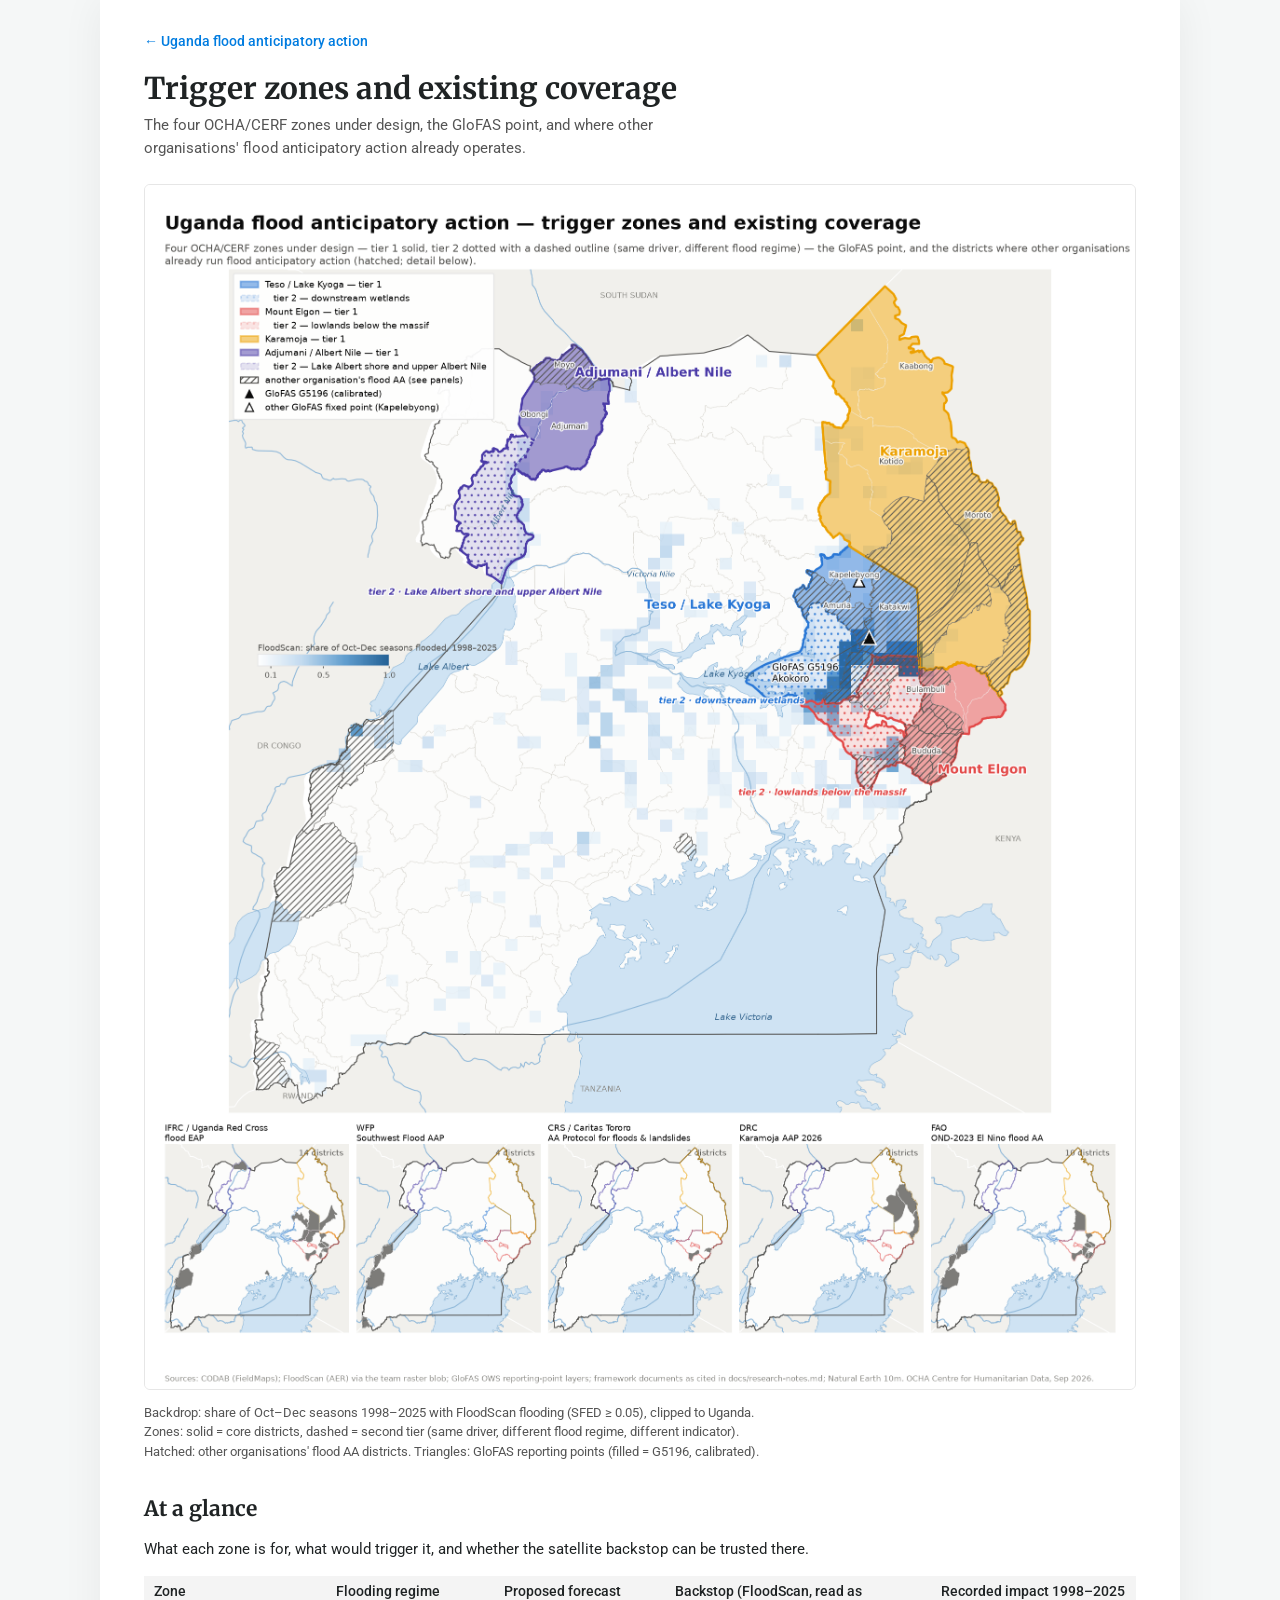
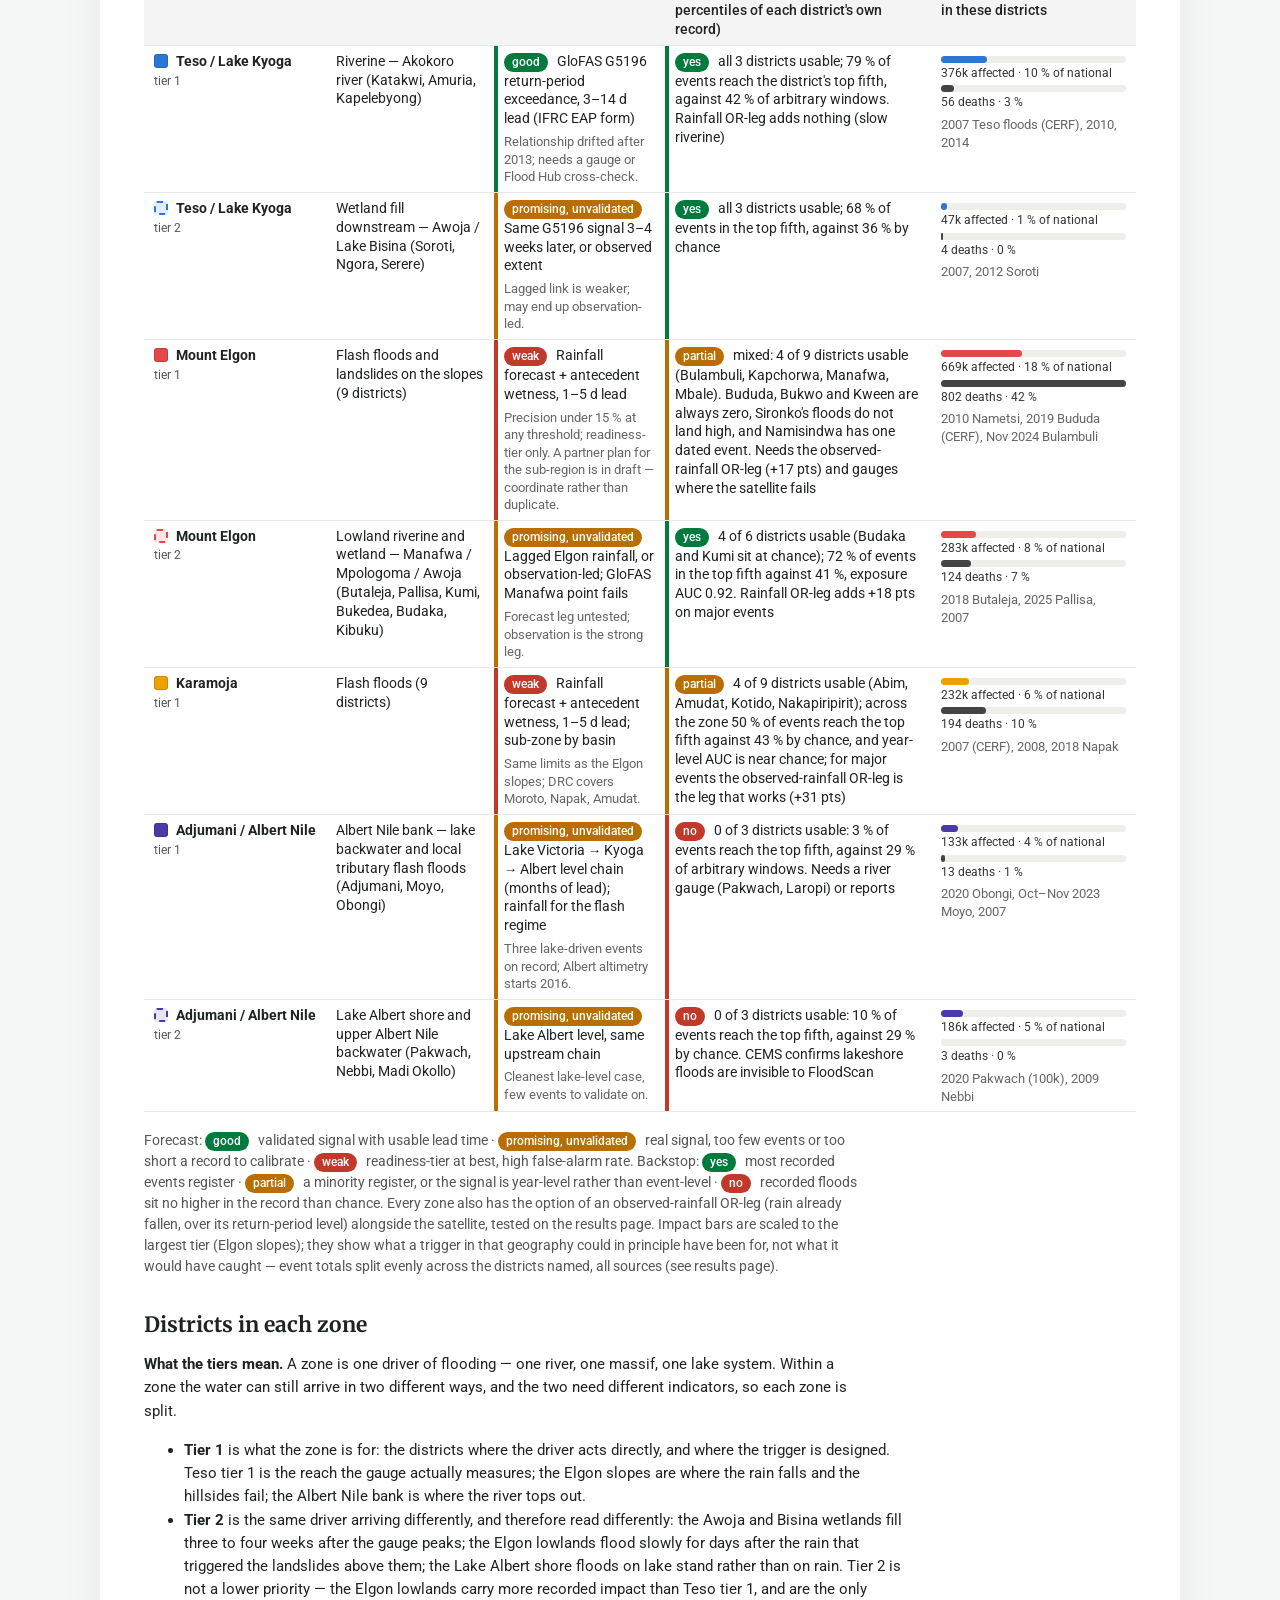
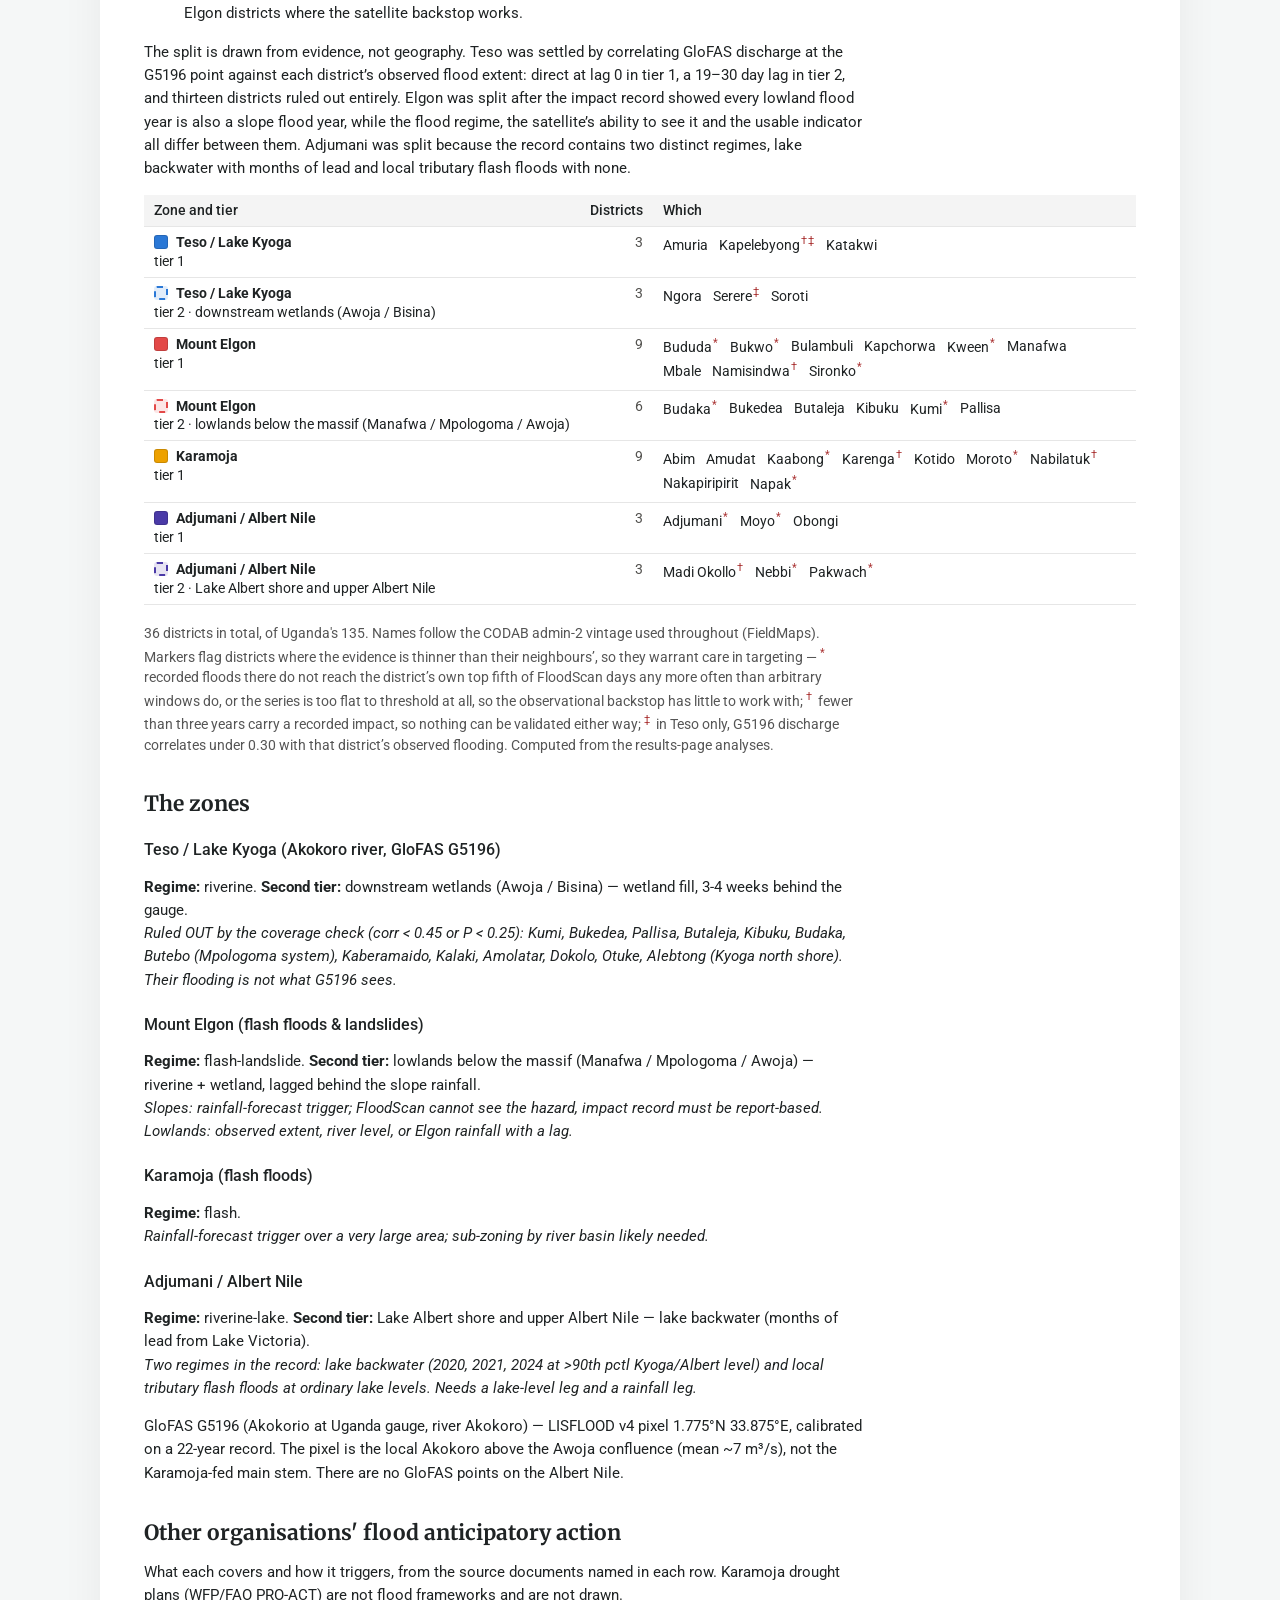
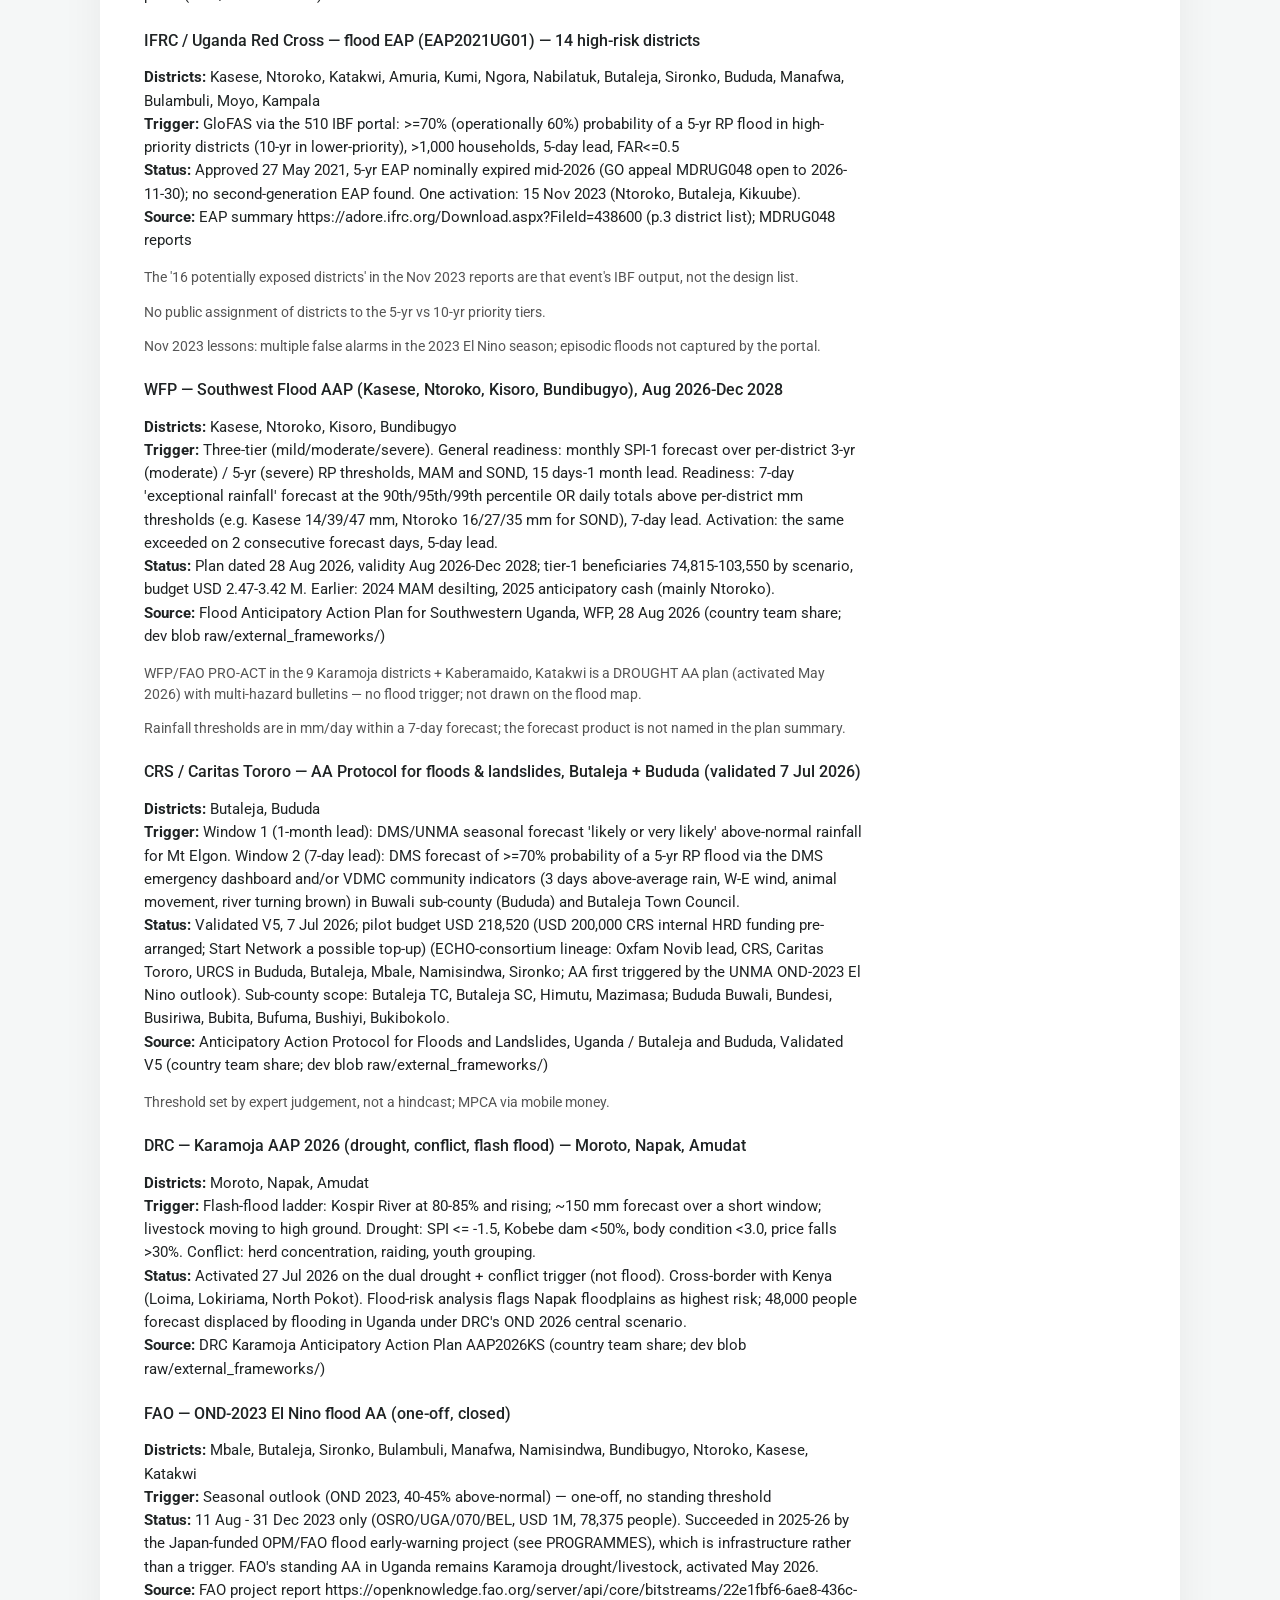
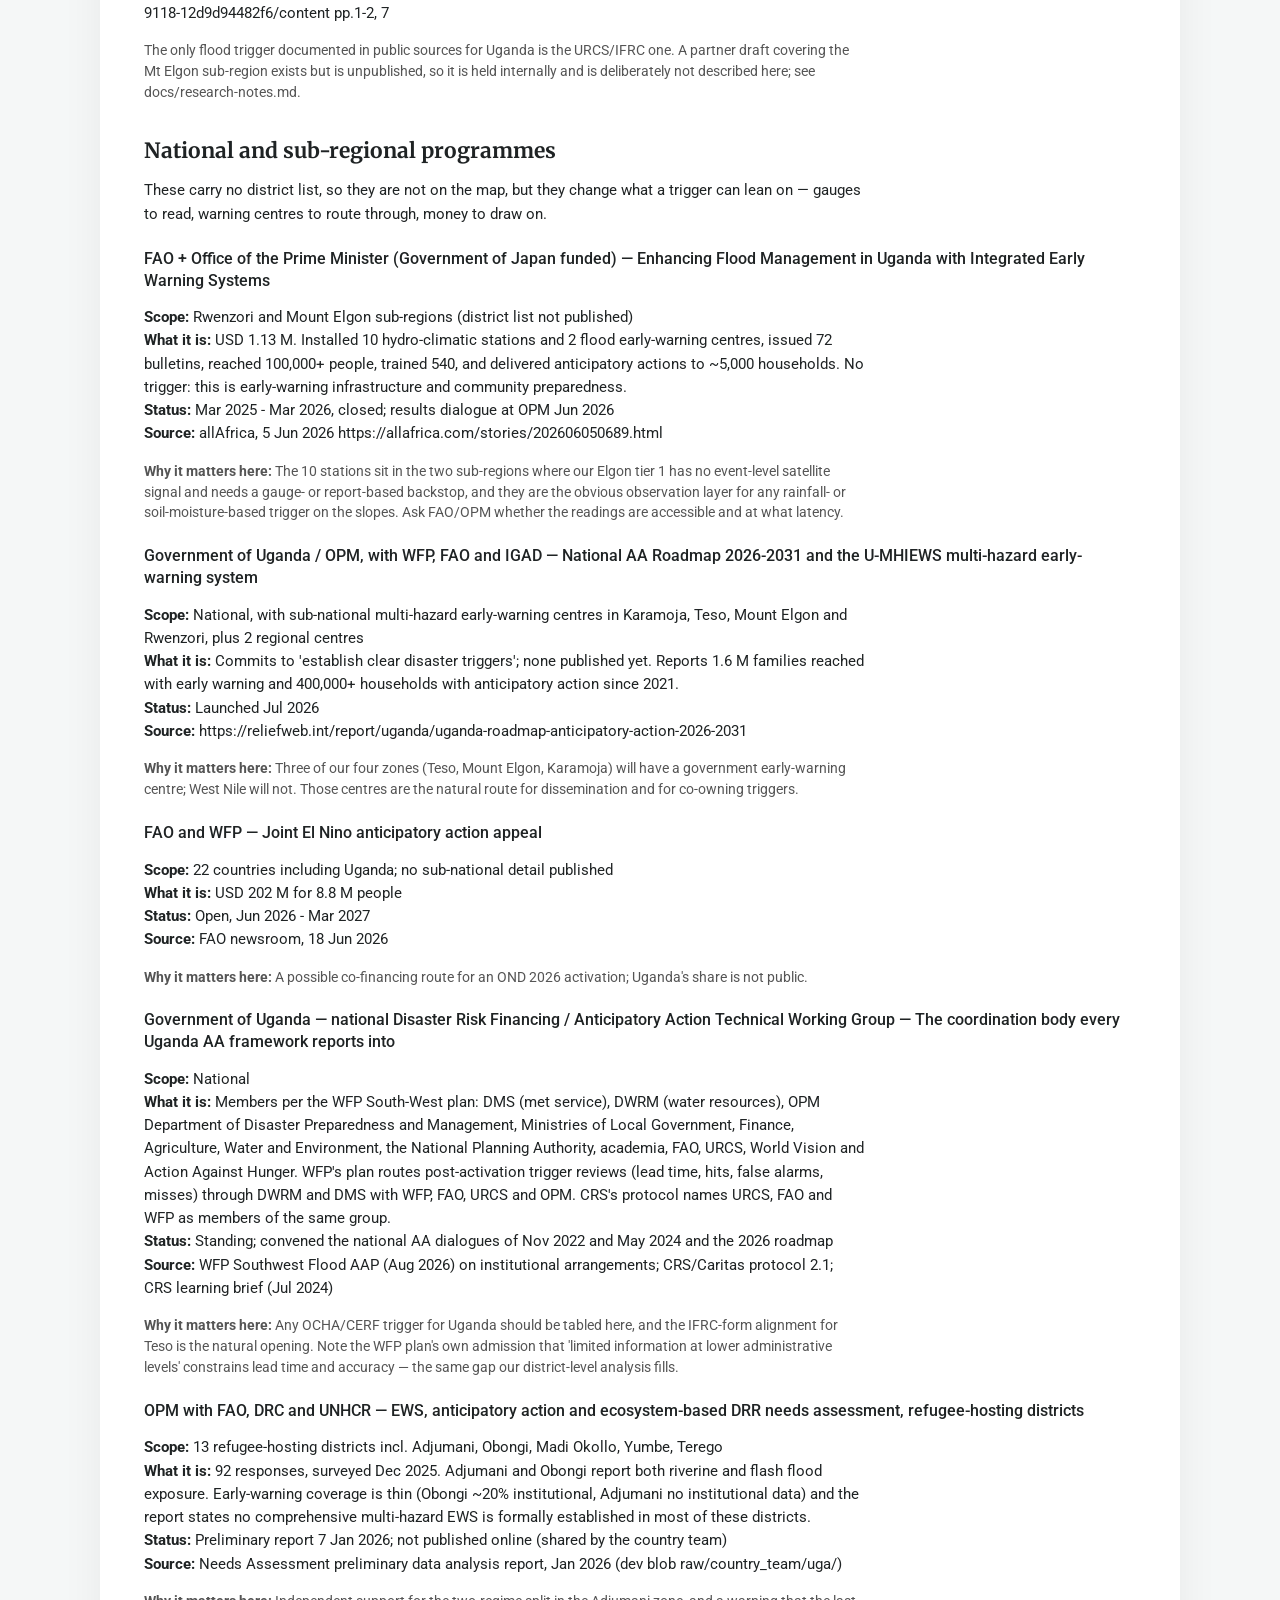
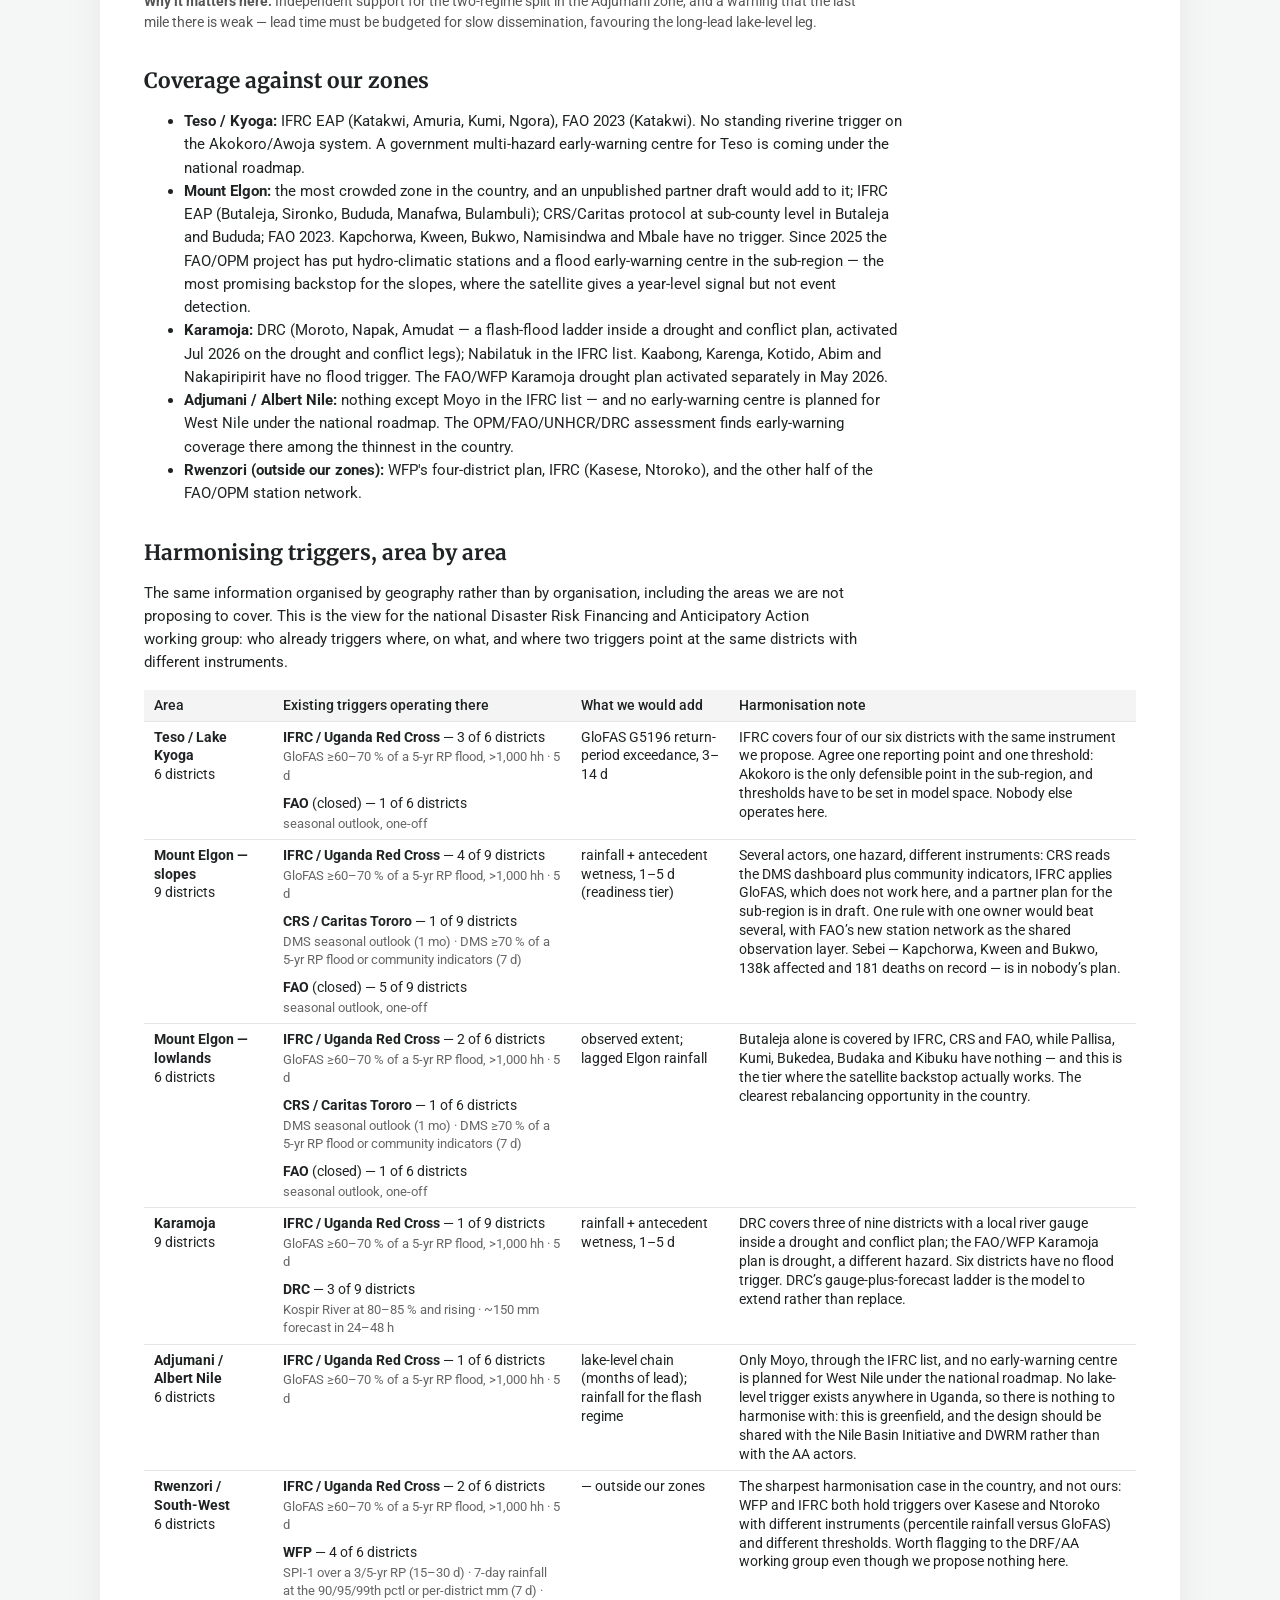
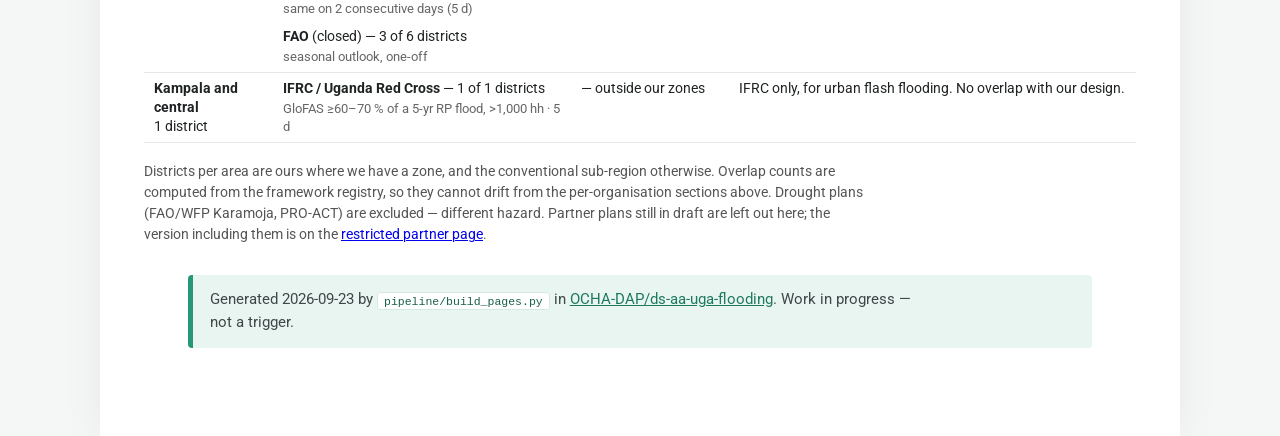
==== commit 38137306: "Rebuild pages with the corrected impact dates Co-Authored-By: Claude Opus 5 <noreply@anthropic.com> " ====
--- a/pages/coverage/index.html
+++ b/pages/coverage/index.html
@@ -7,6 +7,6 @@
 </head><body><div class="wrap page">
 <a class="home" href="../">&larr; Uganda flood anticipatory action</a>
 <h1>Trigger zones and existing coverage</h1><p class="sub">The four OCHA/CERF zones under design, the GloFAS point, and where other organisations' flood anticipatory action already operates.</p>
-<figure><img src="zones_coverage_map.png" alt="Map of Uganda with the four trigger zones and other organisations' flood AA coverage"><figcaption>Backdrop: share of Oct–Dec seasons 1998–2025 with FloodScan flooding (SFED ≥ 0.05), clipped to Uganda. Zones: solid = core districts, dashed = second tier (same driver, different flood regime, different indicator). Hatched: other organisations' flood AA districts. Triangles: GloFAS reporting points (filled = G5196, calibrated).</figcaption></figure><h2 id="at-a-glance">At a glance<a class="anchor" href="#at-a-glance" aria-label="Link to this section">#</a></h2><p>What each zone is for, what would trigger it, and whether the satellite backstop can be trusted there.</p><div class="tw status"><table><thead><tr><th>Zone</th><th>Flooding regime</th><th>Proposed forecast</th><th>Backstop (FloodScan, read as percentiles of each district's own record)</th><th>Recorded impact 1998–2025 in these districts</th></tr></thead><tbody><tr><td class='zn'><span class="sw sw-t1" style="background:#2a78d6"></span><strong>Teso / Lake Kyoga</strong><br><span class='tier'>tier 1</span></td><td>Riverine — Akokoro river (Katakwi, Amuria, Kapelebyong)</td><td class='rate-good'><span class='pill'>good</span> GloFAS G5196 return-period exceedance, 3–14 d lead (IFRC EAP form)<span class='fn'>Relationship drifted after 2013; needs a gauge or Flood Hub cross-check.</span></td><td class='rate-good'><span class='pill'>yes</span> all 3 districts usable; 79 % of events reach the district&#x27;s top fifth, against 42 % of arbitrary windows. Rainfall OR-leg adds nothing (slow riverine)</td><td class='imp'><div class='bar'><span style='width:25%;background:#2a78d6'></span></div><span class='barlab'>376k affected · 10 % of national</span><div class='bar'><span style='width:7%;background:#444'></span></div><span class='barlab'>56 deaths · 3 %</span><span class='fn'>2007 Teso floods (CERF), 2010, 2014</span></td></tr><tr><td class='zn'><span class="sw sw-t2" style="border-color:#2a78d6;background:#2a78d622"></span><strong>Teso / Lake Kyoga</strong><br><span class='tier'>tier 2</span></td><td>Wetland fill downstream — Awoja / Lake Bisina (Soroti, Ngora, Serere)</td><td class='rate-mid'><span class='pill'>promising, unvalidated</span> Same G5196 signal 3–4 weeks later, or observed extent<span class='fn'>Lagged link is weaker; may end up observation-led.</span></td><td class='rate-good'><span class='pill'>yes</span> all 3 districts usable; 68 % of events in the top fifth, against 36 % by chance</td><td class='imp'><div class='bar'><span style='width:3%;background:#2a78d6'></span></div><span class='barlab'>47k affected · 1 % of national</span><div class='bar'><span style='width:1%;background:#444'></span></div><span class='barlab'>4 deaths · 0 %</span><span class='fn'>2007, 2012 Soroti</span></td></tr><tr><td class='zn'><span class="sw sw-t1" style="background:#e34948"></span><strong>Mount Elgon</strong><br><span class='tier'>tier 1</span></td><td>Flash floods and landslides on the slopes (9 districts)</td><td class='rate-weak'><span class='pill'>weak</span> Rainfall forecast + antecedent wetness, 1–5 d lead<span class='fn'>Precision under 15 % at any threshold; readiness-tier only. A partner plan for the sub-region is in draft — coordinate rather than duplicate.</span></td><td class='rate-mid'><span class='pill'>partial</span> mixed: 4 of 9 districts usable (Bulambuli, Kapchorwa, Manafwa, Mbale). Bududa, Bukwo and Kween are always zero, Sironko&#x27;s floods do not land high, and Namisindwa has one dated event. Needs the observed-rainfall OR-leg (+17 pts) and gauges where the satellite fails</td><td class='imp'><div class='bar'><span style='width:44%;background:#e34948'></span></div><span class='barlab'>669k affected · 18 % of national</span><div class='bar'><span style='width:100%;background:#444'></span></div><span class='barlab'>802 deaths · 42 %</span><span class='fn'>2010 Nametsi, 2019 Bududa (CERF), Nov 2024 Bulambuli</span></td></tr><tr><td class='zn'><span class="sw sw-t2" style="border-color:#e34948;background:#e3494822"></span><strong>Mount Elgon</strong><br><span class='tier'>tier 2</span></td><td>Lowland riverine and wetland — Manafwa / Mpologoma / Awoja (Butaleja, Pallisa, Kumi, Bukedea, Budaka, Kibuku)</td><td class='rate-mid'><span class='pill'>promising, unvalidated</span> Lagged Elgon rainfall, or observation-led; GloFAS Manafwa point fails<span class='fn'>Forecast leg untested; observation is the strong leg.</span></td><td class='rate-good'><span class='pill'>yes</span> 4 of 6 districts usable (Budaka and Kumi sit at chance); 72 % of events in the top fifth against 41 %, exposure AUC 0.92. Rainfall OR-leg adds +18 pts on major events</td><td class='imp'><div class='bar'><span style='width:19%;background:#e34948'></span></div><span class='barlab'>283k affected · 8 % of national</span><div class='bar'><span style='width:16%;background:#444'></span></div><span class='barlab'>124 deaths · 7 %</span><span class='fn'>2018 Butaleja, 2025 Pallisa, 2007</span></td></tr><tr><td class='zn'><span class="sw sw-t1" style="background:#eda100"></span><strong>Karamoja</strong><br><span class='tier'>tier 1</span></td><td>Flash floods (9 districts)</td><td class='rate-weak'><span class='pill'>weak</span> Rainfall forecast + antecedent wetness, 1–5 d lead; sub-zone by basin<span class='fn'>Same limits as the Elgon slopes; DRC covers Moroto, Napak, Amudat.</span></td><td class='rate-mid'><span class='pill'>partial</span> 4 of 9 districts usable (Abim, Amudat, Kotido, Nakapiripirit); across the zone 50 % of events reach the top fifth against 43 % by chance, and year-level AUC is near chance; for major events the observed-rainfall OR-leg is the leg that works (+31 pts)</td><td class='imp'><div class='bar'><span style='width:15%;background:#eda100'></span></div><span class='barlab'>232k affected · 6 % of national</span><div class='bar'><span style='width:24%;background:#444'></span></div><span class='barlab'>194 deaths · 10 %</span><span class='fn'>2007 (CERF), 2008, 2018 Napak</span></td></tr><tr><td class='zn'><span class="sw sw-t1" style="background:#4a3aa7"></span><strong>Adjumani / Albert Nile</strong><br><span class='tier'>tier 1</span></td><td>Albert Nile bank — lake backwater and local tributary flash floods (Adjumani, Moyo, Obongi)</td><td class='rate-mid'><span class='pill'>promising, unvalidated</span> Lake Victoria → Kyoga → Albert level chain (months of lead); rainfall for the flash regime<span class='fn'>Three lake-driven events on record; Albert altimetry starts 2016.</span></td><td class='rate-weak'><span class='pill'>no</span> 0 of 3 districts usable: 3 % of events reach the top fifth, against 29 % of arbitrary windows. Needs a river gauge (Pakwach, Laropi) or reports</td><td class='imp'><div class='bar'><span style='width:9%;background:#4a3aa7'></span></div><span class='barlab'>133k affected · 4 % of national</span><div class='bar'><span style='width:2%;background:#444'></span></div><span class='barlab'>13 deaths · 1 %</span><span class='fn'>2020 Obongi, Oct–Nov 2023 Moyo, 2007</span></td></tr><tr><td class='zn'><span class="sw sw-t2" style="border-color:#4a3aa7;background:#4a3aa722"></span><strong>Adjumani / Albert Nile</strong><br><span class='tier'>tier 2</span></td><td>Lake Albert shore and upper Albert Nile backwater (Pakwach, Nebbi, Madi Okollo)</td><td class='rate-mid'><span class='pill'>promising, unvalidated</span> Lake Albert level, same upstream chain<span class='fn'>Cleanest lake-level case, few events to validate on.</span></td><td class='rate-weak'><span class='pill'>no</span> 0 of 3 districts usable: 10 % of events reach the top fifth, against 29 % by chance. CEMS confirms lakeshore floods are invisible to FloodScan</td><td class='imp'><div class='bar'><span style='width:12%;background:#4a3aa7'></span></div><span class='barlab'>186k affected · 5 % of national</span><div class='bar'><span style='width:0%;background:#444'></span></div><span class='barlab'>3 deaths · 0 %</span><span class='fn'>2020 Pakwach (100k), 2009 Nebbi</span></td></tr></tbody></table></div><p class='fn'>Forecast: <span class='pill rate-good'>good</span> validated signal with usable lead time · <span class='pill rate-mid'>promising, unvalidated</span> real signal, too few events or too short a record to calibrate · <span class='pill rate-weak'>weak</span> readiness-tier at best, high false-alarm rate. Backstop: <span class='pill rate-good'>yes</span> most recorded events register · <span class='pill rate-mid'>partial</span> a minority register, or the signal is year-level rather than event-level · <span class='pill rate-weak'>no</span> recorded floods sit no higher in the record than chance. Every zone also has the option of an observed-rainfall OR-leg (rain already fallen, over its return-period level) alongside the satellite, tested on the results page. Impact bars are scaled to the largest tier (Elgon slopes); they show what a trigger in that geography could in principle have been for, not what it would have caught — event totals split evenly across the districts named, all sources (see results page).</p><h2 id="districts-in-each-zone">Districts in each zone<a class="anchor" href="#districts-in-each-zone" aria-label="Link to this section">#</a></h2><p><strong>What the tiers mean.</strong> A zone is one driver of flooding — one river, one massif, one lake system. Within a zone the water can still arrive in two different ways, and the two need different indicators, so each zone is split.</p><ul><li><strong>Tier 1</strong> is what the zone is for: the districts where the driver acts directly, and where the trigger is designed. Teso tier 1 is the reach the gauge actually measures; the Elgon slopes are where the rain falls and the hillsides fail; the Albert Nile bank is where the river tops out.</li><li><strong>Tier 2</strong> is the same driver arriving differently, and therefore read differently: the Awoja and Bisina wetlands fill three to four weeks after the gauge peaks; the Elgon lowlands flood slowly for days after the rain that triggered the landslides above them; the Lake Albert shore floods on lake stand rather than on rain. Tier 2 is not a lower priority — the Elgon lowlands carry more recorded impact than Teso tier 1, and are the only Elgon districts where the satellite backstop works.</li></ul><p>The split is drawn from evidence, not geography. Teso was settled by correlating GloFAS discharge at the G5196 point against each district’s observed flood extent: direct at lag 0 in tier 1, a 19–30 day lag in tier 2, and thirteen districts ruled out entirely. Elgon was split after the impact record showed every lowland flood year is also a slope flood year, while the flood regime, the satellite’s ability to see it and the usable indicator all differ between them. Adjumani was split because the record contains two distinct regimes, lake backwater with months of lead and local tributary flash floods with none.</p><div class="tw zlist"><table><thead><tr><th>Zone and tier</th><th>Districts</th><th>Which</th></tr></thead><tbody><tr><td class='zn'><span class="sw sw-t1" style="background:#2a78d6"></span><strong>Teso / Lake Kyoga</strong><br><span class='tier'>tier 1</span></td><td class='cnt'>3</td><td><span class='dist'>Amuria</span><span class='dist'>Kapelebyong<sup class='mk' title='thin record; weak gauge link'>†‡</sup></span><span class='dist'>Katakwi</span></td></tr><tr><td class='zn'><span class="sw sw-t2" style="border-color:#2a78d6;background:#2a78d622"></span><strong>Teso / Lake Kyoga</strong><br><span class='tier'>tier 2 · downstream wetlands (Awoja / Bisina)</span></td><td class='cnt'>3</td><td><span class='dist'>Ngora</span><span class='dist'>Serere<sup class='mk' title='weak gauge link'>‡</sup></span><span class='dist'>Soroti</span></td></tr><tr><td class='zn'><span class="sw sw-t1" style="background:#e34948"></span><strong>Mount Elgon</strong><br><span class='tier'>tier 1</span></td><td class='cnt'>9</td><td><span class='dist'>Bududa<sup class='mk' title='flat satellite series'>*</sup></span><span class='dist'>Bukwo<sup class='mk' title='flat satellite series'>*</sup></span><span class='dist'>Bulambuli</span><span class='dist'>Kapchorwa</span><span class='dist'>Kween<sup class='mk' title='flat satellite series'>*</sup></span><span class='dist'>Manafwa</span><span class='dist'>Mbale</span><span class='dist'>Namisindwa<sup class='mk' title='thin record'>†</sup></span><span class='dist'>Sironko<sup class='mk' title='floods not visible to the satellite'>*</sup></span></td></tr><tr><td class='zn'><span class="sw sw-t2" style="border-color:#e34948;background:#e3494822"></span><strong>Mount Elgon</strong><br><span class='tier'>tier 2 · lowlands below the massif (Manafwa / Mpologoma / Awoja)</span></td><td class='cnt'>6</td><td><span class='dist'>Budaka<sup class='mk' title='floods not visible to the satellite'>*</sup></span><span class='dist'>Bukedea</span><span class='dist'>Butaleja</span><span class='dist'>Kibuku</span><span class='dist'>Kumi<sup class='mk' title='floods not visible to the satellite'>*</sup></span><span class='dist'>Pallisa</span></td></tr><tr><td class='zn'><span class="sw sw-t1" style="background:#eda100"></span><strong>Karamoja</strong><br><span class='tier'>tier 1</span></td><td class='cnt'>9</td><td><span class='dist'>Abim</span><span class='dist'>Amudat</span><span class='dist'>Kaabong<sup class='mk' title='floods not visible to the satellite'>*</sup></span><span class='dist'>Karenga<sup class='mk' title='thin record'>†</sup></span><span class='dist'>Kotido</span><span class='dist'>Moroto<sup class='mk' title='floods not visible to the satellite'>*</sup></span><span class='dist'>Nabilatuk<sup class='mk' title='thin record'>†</sup></span><span class='dist'>Nakapiripirit</span><span class='dist'>Napak<sup class='mk' title='floods not visible to the satellite'>*</sup></span></td></tr><tr><td class='zn'><span class="sw sw-t1" style="background:#4a3aa7"></span><strong>Adjumani / Albert Nile</strong><br><span class='tier'>tier 1</span></td><td class='cnt'>3</td><td><span class='dist'>Adjumani<sup class='mk' title='floods not visible to the satellite'>*</sup></span><span class='dist'>Moyo<sup class='mk' title='floods not visible to the satellite'>*</sup></span><span class='dist'>Obongi</span></td></tr><tr><td class='zn'><span class="sw sw-t2" style="border-color:#4a3aa7;background:#4a3aa722"></span><strong>Adjumani / Albert Nile</strong><br><span class='tier'>tier 2 · Lake Albert shore and upper Albert Nile</span></td><td class='cnt'>3</td><td><span class='dist'>Madi Okollo<sup class='mk' title='thin record'>†</sup></span><span class='dist'>Nebbi<sup class='mk' title='flat satellite series'>*</sup></span><span class='dist'>Pakwach<sup class='mk' title='floods not visible to the satellite'>*</sup></span></td></tr></tbody></table></div><p class='fn'>36 districts in total, of Uganda's 135. Names follow the CODAB admin-2 vintage used throughout (FieldMaps). Markers flag districts where the evidence is thinner than their neighbours’, so they warrant care in targeting — <sup class='mk'>*</sup> recorded floods there do not reach the district’s own top fifth of FloodScan days any more often than arbitrary windows do, or the series is too flat to threshold at all, so the observational backstop has little to work with; <sup class='mk'>†</sup> fewer than three years carry a recorded impact, so nothing can be validated either way; <sup class='mk'>‡</sup> in Teso only, G5196 discharge correlates under 0.30 with that district’s observed flooding. Computed from the results-page analyses.</p><h2 id="the-zones">The zones<a class="anchor" href="#the-zones" aria-label="Link to this section">#</a></h2><h3 id="teso-lake-kyoga-akokoro-river-glofas-g5196">Teso / Lake Kyoga (Akokoro river, GloFAS G5196)<a class="anchor" href="#teso-lake-kyoga-akokoro-river-glofas-g5196" aria-label="Link to this section">#</a></h3><p><strong>Regime:</strong> riverine. <strong>Second tier:</strong> downstream wetlands (Awoja / Bisina) — wetland fill, 3-4 weeks behind the gauge.<br><em>Ruled OUT by the coverage check (corr &lt; 0.45 or P &lt; 0.25): Kumi, Bukedea, Pallisa, Butaleja, Kibuku, Budaka, Butebo (Mpologoma system), Kaberamaido, Kalaki, Amolatar, Dokolo, Otuke, Alebtong (Kyoga north shore). Their flooding is not what G5196 sees.</em></p><h3 id="mount-elgon-flash-floods-landslides">Mount Elgon (flash floods &amp; landslides)<a class="anchor" href="#mount-elgon-flash-floods-landslides" aria-label="Link to this section">#</a></h3><p><strong>Regime:</strong> flash-landslide. <strong>Second tier:</strong> lowlands below the massif (Manafwa / Mpologoma / Awoja) — riverine + wetland, lagged behind the slope rainfall.<br><em>Slopes: rainfall-forecast trigger; FloodScan cannot see the hazard, impact record must be report-based. Lowlands: observed extent, river level, or Elgon rainfall with a lag.</em></p><h3 id="karamoja-flash-floods">Karamoja (flash floods)<a class="anchor" href="#karamoja-flash-floods" aria-label="Link to this section">#</a></h3><p><strong>Regime:</strong> flash.<br><em>Rainfall-forecast trigger over a very large area; sub-zoning by river basin likely needed.</em></p><h3 id="adjumani-albert-nile">Adjumani / Albert Nile<a class="anchor" href="#adjumani-albert-nile" aria-label="Link to this section">#</a></h3><p><strong>Regime:</strong> riverine-lake. <strong>Second tier:</strong> Lake Albert shore and upper Albert Nile — lake backwater (months of lead from Lake Victoria).<br><em>Two regimes in the record: lake backwater (2020, 2021, 2024 at &gt;90th pctl Kyoga/Albert level) and local tributary flash floods at ordinary lake levels. Needs a lake-level leg and a rainfall leg.</em></p><p>GloFAS G5196 (Akokorio at Uganda gauge, river Akokoro) — LISFLOOD v4 pixel 1.775°N 33.875°E, calibrated on a 22-year record. The pixel is the local Akokoro above the Awoja confluence (mean ~7 m³/s), not the Karamoja-fed main stem. There are no GloFAS points on the Albert Nile.</p><h2 id="other-organisations-flood-anticipatory-action">Other organisations' flood anticipatory action<a class="anchor" href="#other-organisations-flood-anticipatory-action" aria-label="Link to this section">#</a></h2><p>What each covers and how it triggers, from the source documents named in each row. Karamoja drought plans (WFP/FAO PRO-ACT) are not flood frameworks and are not drawn.</p><h3 id="ifrc-uganda-red-cross-flood-eap-eap2021ug01-14-high-risk-districts">IFRC / Uganda Red Cross — flood EAP (EAP2021UG01) — 14 high-risk districts<a class="anchor" href="#ifrc-uganda-red-cross-flood-eap-eap2021ug01-14-high-risk-districts" aria-label="Link to this section">#</a></h3><p><strong>Districts:</strong> Kasese, Ntoroko, Katakwi, Amuria, Kumi, Ngora, Nabilatuk, Butaleja, Sironko, Bududa, Manafwa, Bulambuli, Moyo, Kampala<br><strong>Trigger:</strong> GloFAS via the 510 IBF portal: &gt;=70% (operationally 60%) probability of a 5-yr RP flood in high-priority districts (10-yr in lower-priority), &gt;1,000 households, 5-day lead, FAR&lt;=0.5<br><strong>Status:</strong> Approved 27 May 2021, 5-yr EAP nominally expired mid-2026 (GO appeal MDRUG048 open to 2026-11-30); no second-generation EAP found. One activation: 15 Nov 2023 (Ntoroko, Butaleja, Kikuube).<br><strong>Source:</strong> EAP summary https://adore.ifrc.org/Download.aspx?FileId=438600 (p.3 district list); MDRUG048 reports</p><p class='fn'>The &#x27;16 potentially exposed districts&#x27; in the Nov 2023 reports are that event&#x27;s IBF output, not the design list.</p><p class='fn'>No public assignment of districts to the 5-yr vs 10-yr priority tiers.</p><p class='fn'>Nov 2023 lessons: multiple false alarms in the 2023 El Nino season; episodic floods not captured by the portal.</p><h3 id="wfp-southwest-flood-aap-kasese-ntoroko-kisoro-bundibugyo-aug-2026-dec-2028">WFP — Southwest Flood AAP (Kasese, Ntoroko, Kisoro, Bundibugyo), Aug 2026-Dec 2028<a class="anchor" href="#wfp-southwest-flood-aap-kasese-ntoroko-kisoro-bundibugyo-aug-2026-dec-2028" aria-label="Link to this section">#</a></h3><p><strong>Districts:</strong> Kasese, Ntoroko, Kisoro, Bundibugyo<br><strong>Trigger:</strong> Three-tier (mild/moderate/severe). General readiness: monthly SPI-1 forecast over per-district 3-yr (moderate) / 5-yr (severe) RP thresholds, MAM and SOND, 15 days-1 month lead. Readiness: 7-day &#x27;exceptional rainfall&#x27; forecast at the 90th/95th/99th percentile OR daily totals above per-district mm thresholds (e.g. Kasese 14/39/47 mm, Ntoroko 16/27/35 mm for SOND), 7-day lead. Activation: the same exceeded on 2 consecutive forecast days, 5-day lead.<br><strong>Status:</strong> Plan dated 28 Aug 2026, validity Aug 2026-Dec 2028; tier-1 beneficiaries 74,815-103,550 by scenario, budget USD 2.47-3.42 M. Earlier: 2024 MAM desilting, 2025 anticipatory cash (mainly Ntoroko).<br><strong>Source:</strong> Flood Anticipatory Action Plan for Southwestern Uganda, WFP, 28 Aug 2026 (country team share; dev blob raw/external_frameworks/)</p><p class='fn'>WFP/FAO PRO-ACT in the 9 Karamoja districts + Kaberamaido, Katakwi is a DROUGHT AA plan (activated May 2026) with multi-hazard bulletins — no flood trigger; not drawn on the flood map.</p><p class='fn'>Rainfall thresholds are in mm/day within a 7-day forecast; the forecast product is not named in the plan summary.</p><h3 id="crs-caritas-tororo-aa-protocol-for-floods-landslides-butaleja-bududa-validated-7-jul-2026">CRS / Caritas Tororo — AA Protocol for floods &amp; landslides, Butaleja + Bududa (validated 7 Jul 2026)<a class="anchor" href="#crs-caritas-tororo-aa-protocol-for-floods-landslides-butaleja-bududa-validated-7-jul-2026" aria-label="Link to this section">#</a></h3><p><strong>Districts:</strong> Butaleja, Bududa<br><strong>Trigger:</strong> Window 1 (1-month lead): DMS/UNMA seasonal forecast &#x27;likely or very likely&#x27; above-normal rainfall for Mt Elgon. Window 2 (7-day lead): DMS forecast of &gt;=70% probability of a 5-yr RP flood via the DMS emergency dashboard and/or VDMC community indicators (3 days above-average rain, W-E wind, animal movement, river turning brown) in Buwali sub-county (Bududa) and Butaleja Town Council.<br><strong>Status:</strong> Validated V5, 7 Jul 2026; pilot budget USD 218,520 (USD 200,000 CRS internal HRD funding pre-arranged; Start Network a possible top-up) (ECHO-consortium lineage: Oxfam Novib lead, CRS, Caritas Tororo, URCS in Bududa, Butaleja, Mbale, Namisindwa, Sironko; AA first triggered by the UNMA OND-2023 El Nino outlook). Sub-county scope: Butaleja TC, Butaleja SC, Himutu, Mazimasa; Bududa Buwali, Bundesi, Busiriwa, Bubita, Bufuma, Bushiyi, Bukibokolo.<br><strong>Source:</strong> Anticipatory Action Protocol for Floods and Landslides, Uganda / Butaleja and Bududa, Validated V5 (country team share; dev blob raw/external_frameworks/)</p><p class='fn'>Threshold set by expert judgement, not a hindcast; MPCA via mobile money.</p><h3 id="drc-karamoja-aap-2026-drought-conflict-flash-flood-moroto-napak-amudat">DRC — Karamoja AAP 2026 (drought, conflict, flash flood) — Moroto, Napak, Amudat<a class="anchor" href="#drc-karamoja-aap-2026-drought-conflict-flash-flood-moroto-napak-amudat" aria-label="Link to this section">#</a></h3><p><strong>Districts:</strong> Moroto, Napak, Amudat<br><strong>Trigger:</strong> Flash-flood ladder: Kospir River at 80-85% and rising; ~150 mm forecast over a short window; livestock moving to high ground. Drought: SPI &lt;= -1.5, Kobebe dam &lt;50%, body condition &lt;3.0, price falls &gt;30%. Conflict: herd concentration, raiding, youth grouping.<br><strong>Status:</strong> Activated 27 Jul 2026 on the dual drought + conflict trigger (not flood). Cross-border with Kenya (Loima, Lokiriama, North Pokot). Flood-risk analysis flags Napak floodplains as highest risk; 48,000 people forecast displaced by flooding in Uganda under DRC&#x27;s OND 2026 central scenario.<br><strong>Source:</strong> DRC Karamoja Anticipatory Action Plan AAP2026KS (country team share; dev blob raw/external_frameworks/)</p><h3 id="fao-ond-2023-el-nino-flood-aa-one-off-closed">FAO — OND-2023 El Nino flood AA (one-off, closed)<a class="anchor" href="#fao-ond-2023-el-nino-flood-aa-one-off-closed" aria-label="Link to this section">#</a></h3><p><strong>Districts:</strong> Mbale, Butaleja, Sironko, Bulambuli, Manafwa, Namisindwa, Bundibugyo, Ntoroko, Kasese, Katakwi<br><strong>Trigger:</strong> Seasonal outlook (OND 2023, 40-45% above-normal) — one-off, no standing threshold<br><strong>Status:</strong> 11 Aug - 31 Dec 2023 only (OSRO/UGA/070/BEL, USD 1M, 78,375 people). Succeeded in 2025-26 by the Japan-funded OPM/FAO flood early-warning project (see PROGRAMMES), which is infrastructure rather than a trigger. FAO&#x27;s standing AA in Uganda remains Karamoja drought/livestock, activated May 2026.<br><strong>Source:</strong> FAO project report https://openknowledge.fao.org/server/api/core/bitstreams/22e1fbf6-6ae8-436c-9118-12d9d94482f6/content pp.1-2, 7</p><p class='fn'>The only flood trigger documented in public sources for Uganda is the URCS/IFRC one. A partner draft covering the Mt Elgon sub-region exists but is unpublished, so it is held internally and is deliberately not described here; see docs/research-notes.md.</p><h2 id="national-and-sub-regional-programmes">National and sub-regional programmes<a class="anchor" href="#national-and-sub-regional-programmes" aria-label="Link to this section">#</a></h2><p>These carry no district list, so they are not on the map, but they change what a trigger can lean on — gauges to read, warning centres to route through, money to draw on.</p><h3 id="fao-office-of-the-prime-minister-government-of-japan-funded-enhancing-flood-management-in-uganda-with-integrated-early-warning-systems">FAO + Office of the Prime Minister (Government of Japan funded) — Enhancing Flood Management in Uganda with Integrated Early Warning Systems<a class="anchor" href="#fao-office-of-the-prime-minister-government-of-japan-funded-enhancing-flood-management-in-uganda-with-integrated-early-warning-systems" aria-label="Link to this section">#</a></h3><p><strong>Scope:</strong> Rwenzori and Mount Elgon sub-regions (district list not published)<br><strong>What it is:</strong> USD 1.13 M. Installed 10 hydro-climatic stations and 2 flood early-warning centres, issued 72 bulletins, reached 100,000+ people, trained 540, and delivered anticipatory actions to ~5,000 households. No trigger: this is early-warning infrastructure and community preparedness.<br><strong>Status:</strong> Mar 2025 - Mar 2026, closed; results dialogue at OPM Jun 2026<br><strong>Source:</strong> allAfrica, 5 Jun 2026 https://allafrica.com/stories/202606050689.html</p><p class='fn'><strong>Why it matters here:</strong> The 10 stations sit in the two sub-regions where our Elgon tier 1 has no event-level satellite signal and needs a gauge- or report-based backstop, and they are the obvious observation layer for any rainfall- or soil-moisture-based trigger on the slopes. Ask FAO/OPM whether the readings are accessible and at what latency.</p><h3 id="government-of-uganda-opm-with-wfp-fao-and-igad-national-aa-roadmap-2026-2031-and-the-u-mhiews-multi-hazard-early-warning-system">Government of Uganda / OPM, with WFP, FAO and IGAD — National AA Roadmap 2026-2031 and the U-MHIEWS multi-hazard early-warning system<a class="anchor" href="#government-of-uganda-opm-with-wfp-fao-and-igad-national-aa-roadmap-2026-2031-and-the-u-mhiews-multi-hazard-early-warning-system" aria-label="Link to this section">#</a></h3><p><strong>Scope:</strong> National, with sub-national multi-hazard early-warning centres in Karamoja, Teso, Mount Elgon and Rwenzori, plus 2 regional centres<br><strong>What it is:</strong> Commits to &#x27;establish clear disaster triggers&#x27;; none published yet. Reports 1.6 M families reached with early warning and 400,000+ households with anticipatory action since 2021.<br><strong>Status:</strong> Launched Jul 2026<br><strong>Source:</strong> https://reliefweb.int/report/uganda/uganda-roadmap-anticipatory-action-2026-2031</p><p class='fn'><strong>Why it matters here:</strong> Three of our four zones (Teso, Mount Elgon, Karamoja) will have a government early-warning centre; West Nile will not. Those centres are the natural route for dissemination and for co-owning triggers.</p><h3 id="fao-and-wfp-joint-el-nino-anticipatory-action-appeal">FAO and WFP — Joint El Nino anticipatory action appeal<a class="anchor" href="#fao-and-wfp-joint-el-nino-anticipatory-action-appeal" aria-label="Link to this section">#</a></h3><p><strong>Scope:</strong> 22 countries including Uganda; no sub-national detail published<br><strong>What it is:</strong> USD 202 M for 8.8 M people<br><strong>Status:</strong> Open, Jun 2026 - Mar 2027<br><strong>Source:</strong> FAO newsroom, 18 Jun 2026</p><p class='fn'><strong>Why it matters here:</strong> A possible co-financing route for an OND 2026 activation; Uganda&#x27;s share is not public.</p><h3 id="government-of-uganda-national-disaster-risk-financing-anticipatory-action-technical-working-group-the-coordination-body-every-uganda-aa-framework-reports-into">Government of Uganda — national Disaster Risk Financing / Anticipatory Action Technical Working Group — The coordination body every Uganda AA framework reports into<a class="anchor" href="#government-of-uganda-national-disaster-risk-financing-anticipatory-action-technical-working-group-the-coordination-body-every-uganda-aa-framework-reports-into" aria-label="Link to this section">#</a></h3><p><strong>Scope:</strong> National<br><strong>What it is:</strong> Members per the WFP South-West plan: DMS (met service), DWRM (water resources), OPM Department of Disaster Preparedness and Management, Ministries of Local Government, Finance, Agriculture, Water and Environment, the National Planning Authority, academia, FAO, URCS, World Vision and Action Against Hunger. WFP&#x27;s plan routes post-activation trigger reviews (lead time, hits, false alarms, misses) through DWRM and DMS with WFP, FAO, URCS and OPM. CRS&#x27;s protocol names URCS, FAO and WFP as members of the same group.<br><strong>Status:</strong> Standing; convened the national AA dialogues of Nov 2022 and May 2024 and the 2026 roadmap<br><strong>Source:</strong> WFP Southwest Flood AAP (Aug 2026) on institutional arrangements; CRS/Caritas protocol 2.1; CRS learning brief (Jul 2024)</p><p class='fn'><strong>Why it matters here:</strong> Any OCHA/CERF trigger for Uganda should be tabled here, and the IFRC-form alignment for Teso is the natural opening. Note the WFP plan&#x27;s own admission that &#x27;limited information at lower administrative levels&#x27; constrains lead time and accuracy — the same gap our district-level analysis fills.</p><h3 id="opm-with-fao-drc-and-unhcr-ews-anticipatory-action-and-ecosystem-based-drr-needs-assessment-refugee-hosting-districts">OPM with FAO, DRC and UNHCR — EWS, anticipatory action and ecosystem-based DRR needs assessment, refugee-hosting districts<a class="anchor" href="#opm-with-fao-drc-and-unhcr-ews-anticipatory-action-and-ecosystem-based-drr-needs-assessment-refugee-hosting-districts" aria-label="Link to this section">#</a></h3><p><strong>Scope:</strong> 13 refugee-hosting districts incl. Adjumani, Obongi, Madi Okollo, Yumbe, Terego<br><strong>What it is:</strong> 92 responses, surveyed Dec 2025. Adjumani and Obongi report both riverine and flash flood exposure. Early-warning coverage is thin (Obongi ~20% institutional, Adjumani no institutional data) and the report states no comprehensive multi-hazard EWS is formally established in most of these districts.<br><strong>Status:</strong> Preliminary report 7 Jan 2026; not published online (shared by the country team)<br><strong>Source:</strong> Needs Assessment preliminary data analysis report, Jan 2026 (dev blob raw/country_team/uga/)</p><p class='fn'><strong>Why it matters here:</strong> Independent support for the two-regime split in the Adjumani zone, and a warning that the last mile there is weak — lead time must be budgeted for slow dissemination, favouring the long-lead lake-level leg.</p><h2 id="coverage-against-our-zones">Coverage against our zones<a class="anchor" href="#coverage-against-our-zones" aria-label="Link to this section">#</a></h2><ul><li><strong>Teso / Kyoga:</strong> IFRC EAP (Katakwi, Amuria, Kumi, Ngora), FAO 2023 (Katakwi). No standing riverine trigger on the Akokoro/Awoja system. A government multi-hazard early-warning centre for Teso is coming under the national roadmap.</li><li><strong>Mount Elgon:</strong> the most crowded zone in the country, and an unpublished partner draft would add to it; IFRC EAP (Butaleja, Sironko, Bududa, Manafwa, Bulambuli); CRS/Caritas protocol at sub-county level in Butaleja and Bududa; FAO 2023. Kapchorwa, Kween, Bukwo, Namisindwa and Mbale have no trigger. Since 2025 the FAO/OPM project has put hydro-climatic stations and a flood early-warning centre in the sub-region — the most promising backstop for the slopes, where the satellite gives a year-level signal but not event detection.</li><li><strong>Karamoja:</strong> DRC (Moroto, Napak, Amudat — a flash-flood ladder inside a drought and conflict plan, activated Jul 2026 on the drought and conflict legs); Nabilatuk in the IFRC list. Kaabong, Karenga, Kotido, Abim and Nakapiripirit have no flood trigger. The FAO/WFP Karamoja drought plan activated separately in May 2026.</li><li><strong>Adjumani / Albert Nile:</strong> nothing except Moyo in the IFRC list — and no early-warning centre is planned for West Nile under the national roadmap. The OPM/FAO/UNHCR/DRC assessment finds early-warning coverage there among the thinnest in the country.</li><li><strong>Rwenzori (outside our zones):</strong> WFP's four-district plan, IFRC (Kasese, Ntoroko), and the other half of the FAO/OPM station network.</li></ul><h2 id="harmonising-triggers-area-by-area">Harmonising triggers, area by area<a class="anchor" href="#harmonising-triggers-area-by-area" aria-label="Link to this section">#</a></h2><p>The same information organised by geography rather than by organisation, including the areas we are not proposing to cover. This is the view for the national Disaster Risk Financing and Anticipatory Action working group: who already triggers where, on what, and where two triggers point at the same districts with different instruments.</p><div class="tw harmon"><table><thead><tr><th>Area</th><th>Existing triggers operating there</th><th>What we would add</th><th>Harmonisation note</th></tr></thead><tbody><tr><td class='zn'><strong>Teso / Lake Kyoga</strong><br><span class='tier'>6 districts</span></td><td><div class='who'><strong>IFRC / Uganda Red Cross</strong> &mdash; 3 of 6 districts<span class='fn'>GloFAS ≥60–70 % of a 5-yr RP flood, >1,000 hh · 5 d</span></div><div class='who'><strong>FAO</strong> (closed) &mdash; 1 of 6 districts<span class='fn'>seasonal outlook, one-off</span></div></td><td>GloFAS G5196 return-period exceedance, 3–14 d</td><td>IFRC covers four of our six districts with the same instrument we propose. Agree one reporting point and one threshold: Akokoro is the only defensible point in the sub-region, and thresholds have to be set in model space. Nobody else operates here.</td></tr><tr><td class='zn'><strong>Mount Elgon — slopes</strong><br><span class='tier'>9 districts</span></td><td><div class='who'><strong>IFRC / Uganda Red Cross</strong> &mdash; 4 of 9 districts<span class='fn'>GloFAS ≥60–70 % of a 5-yr RP flood, >1,000 hh · 5 d</span></div><div class='who'><strong>CRS / Caritas Tororo</strong> &mdash; 1 of 9 districts<span class='fn'>DMS seasonal outlook (1 mo) · DMS ≥70 % of a 5-yr RP flood or community indicators (7 d)</span></div><div class='who'><strong>FAO</strong> (closed) &mdash; 5 of 9 districts<span class='fn'>seasonal outlook, one-off</span></div></td><td>rainfall + antecedent wetness, 1–5 d (readiness tier)</td><td>Several actors, one hazard, different instruments: CRS reads the DMS dashboard plus community indicators, IFRC applies GloFAS, which does not work here, and a partner plan for the sub-region is in draft. One rule with one owner would beat several, with FAO’s new station network as the shared observation layer. Sebei — Kapchorwa, Kween and Bukwo, 138k affected and 181 deaths on record — is in nobody’s plan.</td></tr><tr><td class='zn'><strong>Mount Elgon — lowlands</strong><br><span class='tier'>6 districts</span></td><td><div class='who'><strong>IFRC / Uganda Red Cross</strong> &mdash; 2 of 6 districts<span class='fn'>GloFAS ≥60–70 % of a 5-yr RP flood, >1,000 hh · 5 d</span></div><div class='who'><strong>CRS / Caritas Tororo</strong> &mdash; 1 of 6 districts<span class='fn'>DMS seasonal outlook (1 mo) · DMS ≥70 % of a 5-yr RP flood or community indicators (7 d)</span></div><div class='who'><strong>FAO</strong> (closed) &mdash; 1 of 6 districts<span class='fn'>seasonal outlook, one-off</span></div></td><td>observed extent; lagged Elgon rainfall</td><td>Butaleja alone is covered by IFRC, CRS and FAO, while Pallisa, Kumi, Bukedea, Budaka and Kibuku have nothing — and this is the tier where the satellite backstop actually works. The clearest rebalancing opportunity in the country.</td></tr><tr><td class='zn'><strong>Karamoja</strong><br><span class='tier'>9 districts</span></td><td><div class='who'><strong>IFRC / Uganda Red Cross</strong> &mdash; 1 of 9 districts<span class='fn'>GloFAS ≥60–70 % of a 5-yr RP flood, >1,000 hh · 5 d</span></div><div class='who'><strong>DRC</strong> &mdash; 3 of 9 districts<span class='fn'>Kospir River at 80–85 % and rising · ~150 mm forecast in 24–48 h</span></div></td><td>rainfall + antecedent wetness, 1–5 d</td><td>DRC covers three of nine districts with a local river gauge inside a drought and conflict plan; the FAO/WFP Karamoja plan is drought, a different hazard. Six districts have no flood trigger. DRC’s gauge-plus-forecast ladder is the model to extend rather than replace.</td></tr><tr><td class='zn'><strong>Adjumani / Albert Nile</strong><br><span class='tier'>6 districts</span></td><td><div class='who'><strong>IFRC / Uganda Red Cross</strong> &mdash; 1 of 6 districts<span class='fn'>GloFAS ≥60–70 % of a 5-yr RP flood, >1,000 hh · 5 d</span></div></td><td>lake-level chain (months of lead); rainfall for the flash regime</td><td>Only Moyo, through the IFRC list, and no early-warning centre is planned for West Nile under the national roadmap. No lake-level trigger exists anywhere in Uganda, so there is nothing to harmonise with: this is greenfield, and the design should be shared with the Nile Basin Initiative and DWRM rather than with the AA actors.</td></tr><tr><td class='zn'><strong>Rwenzori / South-West</strong><br><span class='tier'>6 districts</span></td><td><div class='who'><strong>IFRC / Uganda Red Cross</strong> &mdash; 2 of 6 districts<span class='fn'>GloFAS ≥60–70 % of a 5-yr RP flood, >1,000 hh · 5 d</span></div><div class='who'><strong>WFP</strong> &mdash; 4 of 6 districts<span class='fn'>SPI-1 over a 3/5-yr RP (15–30 d) · 7-day rainfall at the 90/95/99th pctl or per-district mm (7 d) · same on 2 consecutive days (5 d)</span></div><div class='who'><strong>FAO</strong> (closed) &mdash; 3 of 6 districts<span class='fn'>seasonal outlook, one-off</span></div></td><td>— outside our zones</td><td>The sharpest harmonisation case in the country, and not ours: WFP and IFRC both hold triggers over Kasese and Ntoroko with different instruments (percentile rainfall versus GloFAS) and different thresholds. Worth flagging to the DRF/AA working group even though we propose nothing here.</td></tr><tr><td class='zn'><strong>Kampala and central</strong><br><span class='tier'>1 district</span></td><td><div class='who'><strong>IFRC / Uganda Red Cross</strong> &mdash; 1 of 1 districts<span class='fn'>GloFAS ≥60–70 % of a 5-yr RP flood, >1,000 hh · 5 d</span></div></td><td>— outside our zones</td><td>IFRC only, for urban flash flooding. No overlap with our design.</td></tr></tbody></table></div><p class='fn'>Districts per area are ours where we have a zone, and the conventional sub-region otherwise. Overlap counts are computed from the framework registry, so they cannot drift from the per-organisation sections above. Drought plans (FAO/WFP Karamoja, PRO-ACT) are excluded — different hazard. Partner plans still in draft are left out here; the version including them is on the <a href="../partner/">restricted partner page</a>.</p><div class="note"><p>Generated 2026-09-22 by <code>pipeline/build_pages.py</code> in
+<figure><img src="zones_coverage_map.png" alt="Map of Uganda with the four trigger zones and other organisations' flood AA coverage"><figcaption>Backdrop: share of Oct–Dec seasons 1998–2025 with FloodScan flooding (SFED ≥ 0.05), clipped to Uganda. Zones: solid = core districts, dashed = second tier (same driver, different flood regime, different indicator). Hatched: other organisations' flood AA districts. Triangles: GloFAS reporting points (filled = G5196, calibrated).</figcaption></figure><h2 id="at-a-glance">At a glance<a class="anchor" href="#at-a-glance" aria-label="Link to this section">#</a></h2><p>What each zone is for, what would trigger it, and whether the satellite backstop can be trusted there.</p><div class="tw status"><table><thead><tr><th>Zone</th><th>Flooding regime</th><th>Proposed forecast</th><th>Backstop (FloodScan, read as percentiles of each district's own record)</th><th>Recorded impact 1998–2025 in these districts</th></tr></thead><tbody><tr><td class='zn'><span class="sw sw-t1" style="background:#2a78d6"></span><strong>Teso / Lake Kyoga</strong><br><span class='tier'>tier 1</span></td><td>Riverine — Akokoro river (Katakwi, Amuria, Kapelebyong)</td><td class='rate-good'><span class='pill'>good</span> GloFAS G5196 return-period exceedance, 3–14 d lead (IFRC EAP form)<span class='fn'>Relationship drifted after 2013; needs a gauge or Flood Hub cross-check.</span></td><td class='rate-good'><span class='pill'>yes</span> all 3 districts usable; 79 % of events reach the district&#x27;s top fifth, against 42 % of arbitrary windows. Rainfall OR-leg adds nothing (slow riverine)</td><td class='imp'><div class='bar'><span style='width:25%;background:#2a78d6'></span></div><span class='barlab'>376k affected · 10 % of national</span><div class='bar'><span style='width:7%;background:#444'></span></div><span class='barlab'>56 deaths · 3 %</span><span class='fn'>2007 Teso floods (CERF), 2010, 2014</span></td></tr><tr><td class='zn'><span class="sw sw-t2" style="border-color:#2a78d6;background:#2a78d622"></span><strong>Teso / Lake Kyoga</strong><br><span class='tier'>tier 2</span></td><td>Wetland fill downstream — Awoja / Lake Bisina (Soroti, Ngora, Serere)</td><td class='rate-mid'><span class='pill'>promising, unvalidated</span> Same G5196 signal 3–4 weeks later, or observed extent<span class='fn'>Lagged link is weaker; may end up observation-led.</span></td><td class='rate-good'><span class='pill'>yes</span> all 3 districts usable; 68 % of events in the top fifth, against 36 % by chance</td><td class='imp'><div class='bar'><span style='width:3%;background:#2a78d6'></span></div><span class='barlab'>47k affected · 1 % of national</span><div class='bar'><span style='width:1%;background:#444'></span></div><span class='barlab'>4 deaths · 0 %</span><span class='fn'>2007, 2012 Soroti</span></td></tr><tr><td class='zn'><span class="sw sw-t1" style="background:#e34948"></span><strong>Mount Elgon</strong><br><span class='tier'>tier 1</span></td><td>Flash floods and landslides on the slopes (9 districts)</td><td class='rate-weak'><span class='pill'>weak</span> Rainfall forecast + antecedent wetness, 1–5 d lead<span class='fn'>Precision under 15 % at any threshold; readiness-tier only. A partner plan for the sub-region is in draft — coordinate rather than duplicate.</span></td><td class='rate-mid'><span class='pill'>partial</span> mixed: 4 of 9 districts usable (Bulambuli, Kapchorwa, Manafwa, Mbale). Bududa, Bukwo and Kween are always zero, Sironko&#x27;s floods do not land high, and Namisindwa has one dated event. Needs the observed-rainfall OR-leg (+17 pts) and gauges where the satellite fails</td><td class='imp'><div class='bar'><span style='width:44%;background:#e34948'></span></div><span class='barlab'>669k affected · 18 % of national</span><div class='bar'><span style='width:100%;background:#444'></span></div><span class='barlab'>802 deaths · 42 %</span><span class='fn'>2010 Nametsi, 2019 Bududa (CERF), Nov 2024 Bulambuli</span></td></tr><tr><td class='zn'><span class="sw sw-t2" style="border-color:#e34948;background:#e3494822"></span><strong>Mount Elgon</strong><br><span class='tier'>tier 2</span></td><td>Lowland riverine and wetland — Manafwa / Mpologoma / Awoja (Butaleja, Pallisa, Kumi, Bukedea, Budaka, Kibuku)</td><td class='rate-mid'><span class='pill'>promising, unvalidated</span> Lagged Elgon rainfall, or observation-led; GloFAS Manafwa point fails<span class='fn'>Forecast leg untested; observation is the strong leg.</span></td><td class='rate-good'><span class='pill'>yes</span> 4 of 6 districts usable (Budaka and Kumi sit at chance); 72 % of events in the top fifth against 41 %, exposure AUC 0.92. Rainfall OR-leg adds +18 pts on major events</td><td class='imp'><div class='bar'><span style='width:19%;background:#e34948'></span></div><span class='barlab'>283k affected · 8 % of national</span><div class='bar'><span style='width:16%;background:#444'></span></div><span class='barlab'>124 deaths · 7 %</span><span class='fn'>2018 Butaleja, 2025 Pallisa, 2007</span></td></tr><tr><td class='zn'><span class="sw sw-t1" style="background:#eda100"></span><strong>Karamoja</strong><br><span class='tier'>tier 1</span></td><td>Flash floods (9 districts)</td><td class='rate-weak'><span class='pill'>weak</span> Rainfall forecast + antecedent wetness, 1–5 d lead; sub-zone by basin<span class='fn'>Same limits as the Elgon slopes; DRC covers Moroto, Napak, Amudat.</span></td><td class='rate-mid'><span class='pill'>partial</span> 4 of 9 districts usable (Abim, Amudat, Kotido, Nakapiripirit); across the zone 50 % of events reach the top fifth against 43 % by chance, and year-level AUC is near chance; for major events the observed-rainfall OR-leg is the leg that works (+31 pts)</td><td class='imp'><div class='bar'><span style='width:15%;background:#eda100'></span></div><span class='barlab'>232k affected · 6 % of national</span><div class='bar'><span style='width:24%;background:#444'></span></div><span class='barlab'>194 deaths · 10 %</span><span class='fn'>2007 (CERF), 2008, 2018 Napak</span></td></tr><tr><td class='zn'><span class="sw sw-t1" style="background:#4a3aa7"></span><strong>Adjumani / Albert Nile</strong><br><span class='tier'>tier 1</span></td><td>Albert Nile bank — lake backwater and local tributary flash floods (Adjumani, Moyo, Obongi)</td><td class='rate-mid'><span class='pill'>promising, unvalidated</span> Lake Victoria → Kyoga → Albert level chain (months of lead); rainfall for the flash regime<span class='fn'>Three lake-driven events on record; Albert altimetry starts 2016.</span></td><td class='rate-weak'><span class='pill'>no</span> 0 of 3 districts usable: 3 % of events reach the top fifth, against 29 % of arbitrary windows. Needs a river gauge (Pakwach, Laropi) or reports</td><td class='imp'><div class='bar'><span style='width:9%;background:#4a3aa7'></span></div><span class='barlab'>133k affected · 4 % of national</span><div class='bar'><span style='width:2%;background:#444'></span></div><span class='barlab'>13 deaths · 1 %</span><span class='fn'>2020 Obongi, Oct–Nov 2023 Moyo, 2007</span></td></tr><tr><td class='zn'><span class="sw sw-t2" style="border-color:#4a3aa7;background:#4a3aa722"></span><strong>Adjumani / Albert Nile</strong><br><span class='tier'>tier 2</span></td><td>Lake Albert shore and upper Albert Nile backwater (Pakwach, Nebbi, Madi Okollo)</td><td class='rate-mid'><span class='pill'>promising, unvalidated</span> Lake Albert level, same upstream chain<span class='fn'>Cleanest lake-level case, few events to validate on.</span></td><td class='rate-weak'><span class='pill'>no</span> 0 of 3 districts usable: 10 % of events reach the top fifth, against 29 % by chance. CEMS confirms lakeshore floods are invisible to FloodScan</td><td class='imp'><div class='bar'><span style='width:12%;background:#4a3aa7'></span></div><span class='barlab'>186k affected · 5 % of national</span><div class='bar'><span style='width:0%;background:#444'></span></div><span class='barlab'>3 deaths · 0 %</span><span class='fn'>2020 Pakwach (100k), 2009 Nebbi</span></td></tr></tbody></table></div><p class='fn'>Forecast: <span class='pill rate-good'>good</span> validated signal with usable lead time · <span class='pill rate-mid'>promising, unvalidated</span> real signal, too few events or too short a record to calibrate · <span class='pill rate-weak'>weak</span> readiness-tier at best, high false-alarm rate. Backstop: <span class='pill rate-good'>yes</span> most recorded events register · <span class='pill rate-mid'>partial</span> a minority register, or the signal is year-level rather than event-level · <span class='pill rate-weak'>no</span> recorded floods sit no higher in the record than chance. Every zone also has the option of an observed-rainfall OR-leg (rain already fallen, over its return-period level) alongside the satellite, tested on the results page. Impact bars are scaled to the largest tier (Elgon slopes); they show what a trigger in that geography could in principle have been for, not what it would have caught — event totals split evenly across the districts named, all sources (see results page).</p><h2 id="districts-in-each-zone">Districts in each zone<a class="anchor" href="#districts-in-each-zone" aria-label="Link to this section">#</a></h2><p><strong>What the tiers mean.</strong> A zone is one driver of flooding — one river, one massif, one lake system. Within a zone the water can still arrive in two different ways, and the two need different indicators, so each zone is split.</p><ul><li><strong>Tier 1</strong> is what the zone is for: the districts where the driver acts directly, and where the trigger is designed. Teso tier 1 is the reach the gauge actually measures; the Elgon slopes are where the rain falls and the hillsides fail; the Albert Nile bank is where the river tops out.</li><li><strong>Tier 2</strong> is the same driver arriving differently, and therefore read differently: the Awoja and Bisina wetlands fill three to four weeks after the gauge peaks; the Elgon lowlands flood slowly for days after the rain that triggered the landslides above them; the Lake Albert shore floods on lake stand rather than on rain. Tier 2 is not a lower priority — the Elgon lowlands carry more recorded impact than Teso tier 1, and are the only Elgon districts where the satellite backstop works.</li></ul><p>The split is drawn from evidence, not geography. Teso was settled by correlating GloFAS discharge at the G5196 point against each district’s observed flood extent: direct at lag 0 in tier 1, a 19–30 day lag in tier 2, and thirteen districts ruled out entirely. Elgon was split after the impact record showed every lowland flood year is also a slope flood year, while the flood regime, the satellite’s ability to see it and the usable indicator all differ between them. Adjumani was split because the record contains two distinct regimes, lake backwater with months of lead and local tributary flash floods with none.</p><div class="tw zlist"><table><thead><tr><th>Zone and tier</th><th>Districts</th><th>Which</th></tr></thead><tbody><tr><td class='zn'><span class="sw sw-t1" style="background:#2a78d6"></span><strong>Teso / Lake Kyoga</strong><br><span class='tier'>tier 1</span></td><td class='cnt'>3</td><td><span class='dist'>Amuria</span><span class='dist'>Kapelebyong<sup class='mk' title='thin record; weak gauge link'>†‡</sup></span><span class='dist'>Katakwi</span></td></tr><tr><td class='zn'><span class="sw sw-t2" style="border-color:#2a78d6;background:#2a78d622"></span><strong>Teso / Lake Kyoga</strong><br><span class='tier'>tier 2 · downstream wetlands (Awoja / Bisina)</span></td><td class='cnt'>3</td><td><span class='dist'>Ngora</span><span class='dist'>Serere<sup class='mk' title='weak gauge link'>‡</sup></span><span class='dist'>Soroti</span></td></tr><tr><td class='zn'><span class="sw sw-t1" style="background:#e34948"></span><strong>Mount Elgon</strong><br><span class='tier'>tier 1</span></td><td class='cnt'>9</td><td><span class='dist'>Bududa<sup class='mk' title='flat satellite series'>*</sup></span><span class='dist'>Bukwo<sup class='mk' title='flat satellite series'>*</sup></span><span class='dist'>Bulambuli</span><span class='dist'>Kapchorwa</span><span class='dist'>Kween<sup class='mk' title='flat satellite series'>*</sup></span><span class='dist'>Manafwa</span><span class='dist'>Mbale</span><span class='dist'>Namisindwa<sup class='mk' title='thin record'>†</sup></span><span class='dist'>Sironko<sup class='mk' title='floods not visible to the satellite'>*</sup></span></td></tr><tr><td class='zn'><span class="sw sw-t2" style="border-color:#e34948;background:#e3494822"></span><strong>Mount Elgon</strong><br><span class='tier'>tier 2 · lowlands below the massif (Manafwa / Mpologoma / Awoja)</span></td><td class='cnt'>6</td><td><span class='dist'>Budaka<sup class='mk' title='floods not visible to the satellite'>*</sup></span><span class='dist'>Bukedea</span><span class='dist'>Butaleja</span><span class='dist'>Kibuku</span><span class='dist'>Kumi<sup class='mk' title='floods not visible to the satellite'>*</sup></span><span class='dist'>Pallisa</span></td></tr><tr><td class='zn'><span class="sw sw-t1" style="background:#eda100"></span><strong>Karamoja</strong><br><span class='tier'>tier 1</span></td><td class='cnt'>9</td><td><span class='dist'>Abim</span><span class='dist'>Amudat</span><span class='dist'>Kaabong<sup class='mk' title='floods not visible to the satellite'>*</sup></span><span class='dist'>Karenga<sup class='mk' title='thin record'>†</sup></span><span class='dist'>Kotido</span><span class='dist'>Moroto<sup class='mk' title='floods not visible to the satellite'>*</sup></span><span class='dist'>Nabilatuk<sup class='mk' title='thin record'>†</sup></span><span class='dist'>Nakapiripirit</span><span class='dist'>Napak<sup class='mk' title='floods not visible to the satellite'>*</sup></span></td></tr><tr><td class='zn'><span class="sw sw-t1" style="background:#4a3aa7"></span><strong>Adjumani / Albert Nile</strong><br><span class='tier'>tier 1</span></td><td class='cnt'>3</td><td><span class='dist'>Adjumani<sup class='mk' title='floods not visible to the satellite'>*</sup></span><span class='dist'>Moyo<sup class='mk' title='floods not visible to the satellite'>*</sup></span><span class='dist'>Obongi</span></td></tr><tr><td class='zn'><span class="sw sw-t2" style="border-color:#4a3aa7;background:#4a3aa722"></span><strong>Adjumani / Albert Nile</strong><br><span class='tier'>tier 2 · Lake Albert shore and upper Albert Nile</span></td><td class='cnt'>3</td><td><span class='dist'>Madi Okollo<sup class='mk' title='thin record'>†</sup></span><span class='dist'>Nebbi<sup class='mk' title='flat satellite series'>*</sup></span><span class='dist'>Pakwach<sup class='mk' title='floods not visible to the satellite'>*</sup></span></td></tr></tbody></table></div><p class='fn'>36 districts in total, of Uganda's 135. Names follow the CODAB admin-2 vintage used throughout (FieldMaps). Markers flag districts where the evidence is thinner than their neighbours’, so they warrant care in targeting — <sup class='mk'>*</sup> recorded floods there do not reach the district’s own top fifth of FloodScan days any more often than arbitrary windows do, or the series is too flat to threshold at all, so the observational backstop has little to work with; <sup class='mk'>†</sup> fewer than three years carry a recorded impact, so nothing can be validated either way; <sup class='mk'>‡</sup> in Teso only, G5196 discharge correlates under 0.30 with that district’s observed flooding. Computed from the results-page analyses.</p><h2 id="the-zones">The zones<a class="anchor" href="#the-zones" aria-label="Link to this section">#</a></h2><h3 id="teso-lake-kyoga-akokoro-river-glofas-g5196">Teso / Lake Kyoga (Akokoro river, GloFAS G5196)<a class="anchor" href="#teso-lake-kyoga-akokoro-river-glofas-g5196" aria-label="Link to this section">#</a></h3><p><strong>Regime:</strong> riverine. <strong>Second tier:</strong> downstream wetlands (Awoja / Bisina) — wetland fill, 3-4 weeks behind the gauge.<br><em>Ruled OUT by the coverage check (corr &lt; 0.45 or P &lt; 0.25): Kumi, Bukedea, Pallisa, Butaleja, Kibuku, Budaka, Butebo (Mpologoma system), Kaberamaido, Kalaki, Amolatar, Dokolo, Otuke, Alebtong (Kyoga north shore). Their flooding is not what G5196 sees.</em></p><h3 id="mount-elgon-flash-floods-landslides">Mount Elgon (flash floods &amp; landslides)<a class="anchor" href="#mount-elgon-flash-floods-landslides" aria-label="Link to this section">#</a></h3><p><strong>Regime:</strong> flash-landslide. <strong>Second tier:</strong> lowlands below the massif (Manafwa / Mpologoma / Awoja) — riverine + wetland, lagged behind the slope rainfall.<br><em>Slopes: rainfall-forecast trigger; FloodScan cannot see the hazard, impact record must be report-based. Lowlands: observed extent, river level, or Elgon rainfall with a lag.</em></p><h3 id="karamoja-flash-floods">Karamoja (flash floods)<a class="anchor" href="#karamoja-flash-floods" aria-label="Link to this section">#</a></h3><p><strong>Regime:</strong> flash.<br><em>Rainfall-forecast trigger over a very large area; sub-zoning by river basin likely needed.</em></p><h3 id="adjumani-albert-nile">Adjumani / Albert Nile<a class="anchor" href="#adjumani-albert-nile" aria-label="Link to this section">#</a></h3><p><strong>Regime:</strong> riverine-lake. <strong>Second tier:</strong> Lake Albert shore and upper Albert Nile — lake backwater (months of lead from Lake Victoria).<br><em>Two regimes in the record: lake backwater (2020, 2021, 2024 at &gt;90th pctl Kyoga/Albert level) and local tributary flash floods at ordinary lake levels. Needs a lake-level leg and a rainfall leg.</em></p><p>GloFAS G5196 (Akokorio at Uganda gauge, river Akokoro) — LISFLOOD v4 pixel 1.775°N 33.875°E, calibrated on a 22-year record. The pixel is the local Akokoro above the Awoja confluence (mean ~7 m³/s), not the Karamoja-fed main stem. There are no GloFAS points on the Albert Nile.</p><h2 id="other-organisations-flood-anticipatory-action">Other organisations' flood anticipatory action<a class="anchor" href="#other-organisations-flood-anticipatory-action" aria-label="Link to this section">#</a></h2><p>What each covers and how it triggers, from the source documents named in each row. Karamoja drought plans (WFP/FAO PRO-ACT) are not flood frameworks and are not drawn.</p><h3 id="ifrc-uganda-red-cross-flood-eap-eap2021ug01-14-high-risk-districts">IFRC / Uganda Red Cross — flood EAP (EAP2021UG01) — 14 high-risk districts<a class="anchor" href="#ifrc-uganda-red-cross-flood-eap-eap2021ug01-14-high-risk-districts" aria-label="Link to this section">#</a></h3><p><strong>Districts:</strong> Kasese, Ntoroko, Katakwi, Amuria, Kumi, Ngora, Nabilatuk, Butaleja, Sironko, Bududa, Manafwa, Bulambuli, Moyo, Kampala<br><strong>Trigger:</strong> GloFAS via the 510 IBF portal: &gt;=70% (operationally 60%) probability of a 5-yr RP flood in high-priority districts (10-yr in lower-priority), &gt;1,000 households, 5-day lead, FAR&lt;=0.5<br><strong>Status:</strong> Approved 27 May 2021, 5-yr EAP nominally expired mid-2026 (GO appeal MDRUG048 open to 2026-11-30); no second-generation EAP found. One activation: 15 Nov 2023 (Ntoroko, Butaleja, Kikuube).<br><strong>Source:</strong> EAP summary https://adore.ifrc.org/Download.aspx?FileId=438600 (p.3 district list); MDRUG048 reports</p><p class='fn'>The &#x27;16 potentially exposed districts&#x27; in the Nov 2023 reports are that event&#x27;s IBF output, not the design list.</p><p class='fn'>No public assignment of districts to the 5-yr vs 10-yr priority tiers.</p><p class='fn'>Nov 2023 lessons: multiple false alarms in the 2023 El Nino season; episodic floods not captured by the portal.</p><h3 id="wfp-southwest-flood-aap-kasese-ntoroko-kisoro-bundibugyo-aug-2026-dec-2028">WFP — Southwest Flood AAP (Kasese, Ntoroko, Kisoro, Bundibugyo), Aug 2026-Dec 2028<a class="anchor" href="#wfp-southwest-flood-aap-kasese-ntoroko-kisoro-bundibugyo-aug-2026-dec-2028" aria-label="Link to this section">#</a></h3><p><strong>Districts:</strong> Kasese, Ntoroko, Kisoro, Bundibugyo<br><strong>Trigger:</strong> Three-tier (mild/moderate/severe). General readiness: monthly SPI-1 forecast over per-district 3-yr (moderate) / 5-yr (severe) RP thresholds, MAM and SOND, 15 days-1 month lead. Readiness: 7-day &#x27;exceptional rainfall&#x27; forecast at the 90th/95th/99th percentile OR daily totals above per-district mm thresholds (e.g. Kasese 14/39/47 mm, Ntoroko 16/27/35 mm for SOND), 7-day lead. Activation: the same exceeded on 2 consecutive forecast days, 5-day lead.<br><strong>Status:</strong> Plan dated 28 Aug 2026, validity Aug 2026-Dec 2028; tier-1 beneficiaries 74,815-103,550 by scenario, budget USD 2.47-3.42 M. Earlier: 2024 MAM desilting, 2025 anticipatory cash (mainly Ntoroko).<br><strong>Source:</strong> Flood Anticipatory Action Plan for Southwestern Uganda, WFP, 28 Aug 2026 (country team share; dev blob raw/external_frameworks/)</p><p class='fn'>WFP/FAO PRO-ACT in the 9 Karamoja districts + Kaberamaido, Katakwi is a DROUGHT AA plan (activated May 2026) with multi-hazard bulletins — no flood trigger; not drawn on the flood map.</p><p class='fn'>Rainfall thresholds are in mm/day within a 7-day forecast; the forecast product is not named in the plan summary.</p><h3 id="crs-caritas-tororo-aa-protocol-for-floods-landslides-butaleja-bududa-validated-7-jul-2026">CRS / Caritas Tororo — AA Protocol for floods &amp; landslides, Butaleja + Bududa (validated 7 Jul 2026)<a class="anchor" href="#crs-caritas-tororo-aa-protocol-for-floods-landslides-butaleja-bududa-validated-7-jul-2026" aria-label="Link to this section">#</a></h3><p><strong>Districts:</strong> Butaleja, Bududa<br><strong>Trigger:</strong> Window 1 (1-month lead): DMS/UNMA seasonal forecast &#x27;likely or very likely&#x27; above-normal rainfall for Mt Elgon. Window 2 (7-day lead): DMS forecast of &gt;=70% probability of a 5-yr RP flood via the DMS emergency dashboard and/or VDMC community indicators (3 days above-average rain, W-E wind, animal movement, river turning brown) in Buwali sub-county (Bududa) and Butaleja Town Council.<br><strong>Status:</strong> Validated V5, 7 Jul 2026; pilot budget USD 218,520 (USD 200,000 CRS internal HRD funding pre-arranged; Start Network a possible top-up) (ECHO-consortium lineage: Oxfam Novib lead, CRS, Caritas Tororo, URCS in Bududa, Butaleja, Mbale, Namisindwa, Sironko; AA first triggered by the UNMA OND-2023 El Nino outlook). Sub-county scope: Butaleja TC, Butaleja SC, Himutu, Mazimasa; Bududa Buwali, Bundesi, Busiriwa, Bubita, Bufuma, Bushiyi, Bukibokolo.<br><strong>Source:</strong> Anticipatory Action Protocol for Floods and Landslides, Uganda / Butaleja and Bududa, Validated V5 (country team share; dev blob raw/external_frameworks/)</p><p class='fn'>Threshold set by expert judgement, not a hindcast; MPCA via mobile money.</p><h3 id="drc-karamoja-aap-2026-drought-conflict-flash-flood-moroto-napak-amudat">DRC — Karamoja AAP 2026 (drought, conflict, flash flood) — Moroto, Napak, Amudat<a class="anchor" href="#drc-karamoja-aap-2026-drought-conflict-flash-flood-moroto-napak-amudat" aria-label="Link to this section">#</a></h3><p><strong>Districts:</strong> Moroto, Napak, Amudat<br><strong>Trigger:</strong> Flash-flood ladder: Kospir River at 80-85% and rising; ~150 mm forecast over a short window; livestock moving to high ground. Drought: SPI &lt;= -1.5, Kobebe dam &lt;50%, body condition &lt;3.0, price falls &gt;30%. Conflict: herd concentration, raiding, youth grouping.<br><strong>Status:</strong> Activated 27 Jul 2026 on the dual drought + conflict trigger (not flood). Cross-border with Kenya (Loima, Lokiriama, North Pokot). Flood-risk analysis flags Napak floodplains as highest risk; 48,000 people forecast displaced by flooding in Uganda under DRC&#x27;s OND 2026 central scenario.<br><strong>Source:</strong> DRC Karamoja Anticipatory Action Plan AAP2026KS (country team share; dev blob raw/external_frameworks/)</p><h3 id="fao-ond-2023-el-nino-flood-aa-one-off-closed">FAO — OND-2023 El Nino flood AA (one-off, closed)<a class="anchor" href="#fao-ond-2023-el-nino-flood-aa-one-off-closed" aria-label="Link to this section">#</a></h3><p><strong>Districts:</strong> Mbale, Butaleja, Sironko, Bulambuli, Manafwa, Namisindwa, Bundibugyo, Ntoroko, Kasese, Katakwi<br><strong>Trigger:</strong> Seasonal outlook (OND 2023, 40-45% above-normal) — one-off, no standing threshold<br><strong>Status:</strong> 11 Aug - 31 Dec 2023 only (OSRO/UGA/070/BEL, USD 1M, 78,375 people). Succeeded in 2025-26 by the Japan-funded OPM/FAO flood early-warning project (see PROGRAMMES), which is infrastructure rather than a trigger. FAO&#x27;s standing AA in Uganda remains Karamoja drought/livestock, activated May 2026.<br><strong>Source:</strong> FAO project report https://openknowledge.fao.org/server/api/core/bitstreams/22e1fbf6-6ae8-436c-9118-12d9d94482f6/content pp.1-2, 7</p><p class='fn'>The only flood trigger documented in public sources for Uganda is the URCS/IFRC one. A partner draft covering the Mt Elgon sub-region exists but is unpublished, so it is held internally and is deliberately not described here; see docs/research-notes.md.</p><h2 id="national-and-sub-regional-programmes">National and sub-regional programmes<a class="anchor" href="#national-and-sub-regional-programmes" aria-label="Link to this section">#</a></h2><p>These carry no district list, so they are not on the map, but they change what a trigger can lean on — gauges to read, warning centres to route through, money to draw on.</p><h3 id="fao-office-of-the-prime-minister-government-of-japan-funded-enhancing-flood-management-in-uganda-with-integrated-early-warning-systems">FAO + Office of the Prime Minister (Government of Japan funded) — Enhancing Flood Management in Uganda with Integrated Early Warning Systems<a class="anchor" href="#fao-office-of-the-prime-minister-government-of-japan-funded-enhancing-flood-management-in-uganda-with-integrated-early-warning-systems" aria-label="Link to this section">#</a></h3><p><strong>Scope:</strong> Rwenzori and Mount Elgon sub-regions (district list not published)<br><strong>What it is:</strong> USD 1.13 M. Installed 10 hydro-climatic stations and 2 flood early-warning centres, issued 72 bulletins, reached 100,000+ people, trained 540, and delivered anticipatory actions to ~5,000 households. No trigger: this is early-warning infrastructure and community preparedness.<br><strong>Status:</strong> Mar 2025 - Mar 2026, closed; results dialogue at OPM Jun 2026<br><strong>Source:</strong> allAfrica, 5 Jun 2026 https://allafrica.com/stories/202606050689.html</p><p class='fn'><strong>Why it matters here:</strong> The 10 stations sit in the two sub-regions where our Elgon tier 1 has no event-level satellite signal and needs a gauge- or report-based backstop, and they are the obvious observation layer for any rainfall- or soil-moisture-based trigger on the slopes. Ask FAO/OPM whether the readings are accessible and at what latency.</p><h3 id="government-of-uganda-opm-with-wfp-fao-and-igad-national-aa-roadmap-2026-2031-and-the-u-mhiews-multi-hazard-early-warning-system">Government of Uganda / OPM, with WFP, FAO and IGAD — National AA Roadmap 2026-2031 and the U-MHIEWS multi-hazard early-warning system<a class="anchor" href="#government-of-uganda-opm-with-wfp-fao-and-igad-national-aa-roadmap-2026-2031-and-the-u-mhiews-multi-hazard-early-warning-system" aria-label="Link to this section">#</a></h3><p><strong>Scope:</strong> National, with sub-national multi-hazard early-warning centres in Karamoja, Teso, Mount Elgon and Rwenzori, plus 2 regional centres<br><strong>What it is:</strong> Commits to &#x27;establish clear disaster triggers&#x27;; none published yet. Reports 1.6 M families reached with early warning and 400,000+ households with anticipatory action since 2021.<br><strong>Status:</strong> Launched Jul 2026<br><strong>Source:</strong> https://reliefweb.int/report/uganda/uganda-roadmap-anticipatory-action-2026-2031</p><p class='fn'><strong>Why it matters here:</strong> Three of our four zones (Teso, Mount Elgon, Karamoja) will have a government early-warning centre; West Nile will not. Those centres are the natural route for dissemination and for co-owning triggers.</p><h3 id="fao-and-wfp-joint-el-nino-anticipatory-action-appeal">FAO and WFP — Joint El Nino anticipatory action appeal<a class="anchor" href="#fao-and-wfp-joint-el-nino-anticipatory-action-appeal" aria-label="Link to this section">#</a></h3><p><strong>Scope:</strong> 22 countries including Uganda; no sub-national detail published<br><strong>What it is:</strong> USD 202 M for 8.8 M people<br><strong>Status:</strong> Open, Jun 2026 - Mar 2027<br><strong>Source:</strong> FAO newsroom, 18 Jun 2026</p><p class='fn'><strong>Why it matters here:</strong> A possible co-financing route for an OND 2026 activation; Uganda&#x27;s share is not public.</p><h3 id="government-of-uganda-national-disaster-risk-financing-anticipatory-action-technical-working-group-the-coordination-body-every-uganda-aa-framework-reports-into">Government of Uganda — national Disaster Risk Financing / Anticipatory Action Technical Working Group — The coordination body every Uganda AA framework reports into<a class="anchor" href="#government-of-uganda-national-disaster-risk-financing-anticipatory-action-technical-working-group-the-coordination-body-every-uganda-aa-framework-reports-into" aria-label="Link to this section">#</a></h3><p><strong>Scope:</strong> National<br><strong>What it is:</strong> Members per the WFP South-West plan: DMS (met service), DWRM (water resources), OPM Department of Disaster Preparedness and Management, Ministries of Local Government, Finance, Agriculture, Water and Environment, the National Planning Authority, academia, FAO, URCS, World Vision and Action Against Hunger. WFP&#x27;s plan routes post-activation trigger reviews (lead time, hits, false alarms, misses) through DWRM and DMS with WFP, FAO, URCS and OPM. CRS&#x27;s protocol names URCS, FAO and WFP as members of the same group.<br><strong>Status:</strong> Standing; convened the national AA dialogues of Nov 2022 and May 2024 and the 2026 roadmap<br><strong>Source:</strong> WFP Southwest Flood AAP (Aug 2026) on institutional arrangements; CRS/Caritas protocol 2.1; CRS learning brief (Jul 2024)</p><p class='fn'><strong>Why it matters here:</strong> Any OCHA/CERF trigger for Uganda should be tabled here, and the IFRC-form alignment for Teso is the natural opening. Note the WFP plan&#x27;s own admission that &#x27;limited information at lower administrative levels&#x27; constrains lead time and accuracy — the same gap our district-level analysis fills.</p><h3 id="opm-with-fao-drc-and-unhcr-ews-anticipatory-action-and-ecosystem-based-drr-needs-assessment-refugee-hosting-districts">OPM with FAO, DRC and UNHCR — EWS, anticipatory action and ecosystem-based DRR needs assessment, refugee-hosting districts<a class="anchor" href="#opm-with-fao-drc-and-unhcr-ews-anticipatory-action-and-ecosystem-based-drr-needs-assessment-refugee-hosting-districts" aria-label="Link to this section">#</a></h3><p><strong>Scope:</strong> 13 refugee-hosting districts incl. Adjumani, Obongi, Madi Okollo, Yumbe, Terego<br><strong>What it is:</strong> 92 responses, surveyed Dec 2025. Adjumani and Obongi report both riverine and flash flood exposure. Early-warning coverage is thin (Obongi ~20% institutional, Adjumani no institutional data) and the report states no comprehensive multi-hazard EWS is formally established in most of these districts.<br><strong>Status:</strong> Preliminary report 7 Jan 2026; not published online (shared by the country team)<br><strong>Source:</strong> Needs Assessment preliminary data analysis report, Jan 2026 (dev blob raw/country_team/uga/)</p><p class='fn'><strong>Why it matters here:</strong> Independent support for the two-regime split in the Adjumani zone, and a warning that the last mile there is weak — lead time must be budgeted for slow dissemination, favouring the long-lead lake-level leg.</p><h2 id="coverage-against-our-zones">Coverage against our zones<a class="anchor" href="#coverage-against-our-zones" aria-label="Link to this section">#</a></h2><ul><li><strong>Teso / Kyoga:</strong> IFRC EAP (Katakwi, Amuria, Kumi, Ngora), FAO 2023 (Katakwi). No standing riverine trigger on the Akokoro/Awoja system. A government multi-hazard early-warning centre for Teso is coming under the national roadmap.</li><li><strong>Mount Elgon:</strong> the most crowded zone in the country, and an unpublished partner draft would add to it; IFRC EAP (Butaleja, Sironko, Bududa, Manafwa, Bulambuli); CRS/Caritas protocol at sub-county level in Butaleja and Bududa; FAO 2023. Kapchorwa, Kween, Bukwo, Namisindwa and Mbale have no trigger. Since 2025 the FAO/OPM project has put hydro-climatic stations and a flood early-warning centre in the sub-region — the most promising backstop for the slopes, where the satellite gives a year-level signal but not event detection.</li><li><strong>Karamoja:</strong> DRC (Moroto, Napak, Amudat — a flash-flood ladder inside a drought and conflict plan, activated Jul 2026 on the drought and conflict legs); Nabilatuk in the IFRC list. Kaabong, Karenga, Kotido, Abim and Nakapiripirit have no flood trigger. The FAO/WFP Karamoja drought plan activated separately in May 2026.</li><li><strong>Adjumani / Albert Nile:</strong> nothing except Moyo in the IFRC list — and no early-warning centre is planned for West Nile under the national roadmap. The OPM/FAO/UNHCR/DRC assessment finds early-warning coverage there among the thinnest in the country.</li><li><strong>Rwenzori (outside our zones):</strong> WFP's four-district plan, IFRC (Kasese, Ntoroko), and the other half of the FAO/OPM station network.</li></ul><h2 id="harmonising-triggers-area-by-area">Harmonising triggers, area by area<a class="anchor" href="#harmonising-triggers-area-by-area" aria-label="Link to this section">#</a></h2><p>The same information organised by geography rather than by organisation, including the areas we are not proposing to cover. This is the view for the national Disaster Risk Financing and Anticipatory Action working group: who already triggers where, on what, and where two triggers point at the same districts with different instruments.</p><div class="tw harmon"><table><thead><tr><th>Area</th><th>Existing triggers operating there</th><th>What we would add</th><th>Harmonisation note</th></tr></thead><tbody><tr><td class='zn'><strong>Teso / Lake Kyoga</strong><br><span class='tier'>6 districts</span></td><td><div class='who'><strong>IFRC / Uganda Red Cross</strong> &mdash; 3 of 6 districts<span class='fn'>GloFAS ≥60–70 % of a 5-yr RP flood, >1,000 hh · 5 d</span></div><div class='who'><strong>FAO</strong> (closed) &mdash; 1 of 6 districts<span class='fn'>seasonal outlook, one-off</span></div></td><td>GloFAS G5196 return-period exceedance, 3–14 d</td><td>IFRC covers four of our six districts with the same instrument we propose. Agree one reporting point and one threshold: Akokoro is the only defensible point in the sub-region, and thresholds have to be set in model space. Nobody else operates here.</td></tr><tr><td class='zn'><strong>Mount Elgon — slopes</strong><br><span class='tier'>9 districts</span></td><td><div class='who'><strong>IFRC / Uganda Red Cross</strong> &mdash; 4 of 9 districts<span class='fn'>GloFAS ≥60–70 % of a 5-yr RP flood, >1,000 hh · 5 d</span></div><div class='who'><strong>CRS / Caritas Tororo</strong> &mdash; 1 of 9 districts<span class='fn'>DMS seasonal outlook (1 mo) · DMS ≥70 % of a 5-yr RP flood or community indicators (7 d)</span></div><div class='who'><strong>FAO</strong> (closed) &mdash; 5 of 9 districts<span class='fn'>seasonal outlook, one-off</span></div></td><td>rainfall + antecedent wetness, 1–5 d (readiness tier)</td><td>Several actors, one hazard, different instruments: CRS reads the DMS dashboard plus community indicators, IFRC applies GloFAS, which does not work here, and a partner plan for the sub-region is in draft. One rule with one owner would beat several, with FAO’s new station network as the shared observation layer. Sebei — Kapchorwa, Kween and Bukwo, 138k affected and 181 deaths on record — is in nobody’s plan.</td></tr><tr><td class='zn'><strong>Mount Elgon — lowlands</strong><br><span class='tier'>6 districts</span></td><td><div class='who'><strong>IFRC / Uganda Red Cross</strong> &mdash; 2 of 6 districts<span class='fn'>GloFAS ≥60–70 % of a 5-yr RP flood, >1,000 hh · 5 d</span></div><div class='who'><strong>CRS / Caritas Tororo</strong> &mdash; 1 of 6 districts<span class='fn'>DMS seasonal outlook (1 mo) · DMS ≥70 % of a 5-yr RP flood or community indicators (7 d)</span></div><div class='who'><strong>FAO</strong> (closed) &mdash; 1 of 6 districts<span class='fn'>seasonal outlook, one-off</span></div></td><td>observed extent; lagged Elgon rainfall</td><td>Butaleja alone is covered by IFRC, CRS and FAO, while Pallisa, Kumi, Bukedea, Budaka and Kibuku have nothing — and this is the tier where the satellite backstop actually works. The clearest rebalancing opportunity in the country.</td></tr><tr><td class='zn'><strong>Karamoja</strong><br><span class='tier'>9 districts</span></td><td><div class='who'><strong>IFRC / Uganda Red Cross</strong> &mdash; 1 of 9 districts<span class='fn'>GloFAS ≥60–70 % of a 5-yr RP flood, >1,000 hh · 5 d</span></div><div class='who'><strong>DRC</strong> &mdash; 3 of 9 districts<span class='fn'>Kospir River at 80–85 % and rising · ~150 mm forecast in 24–48 h</span></div></td><td>rainfall + antecedent wetness, 1–5 d</td><td>DRC covers three of nine districts with a local river gauge inside a drought and conflict plan; the FAO/WFP Karamoja plan is drought, a different hazard. Six districts have no flood trigger. DRC’s gauge-plus-forecast ladder is the model to extend rather than replace.</td></tr><tr><td class='zn'><strong>Adjumani / Albert Nile</strong><br><span class='tier'>6 districts</span></td><td><div class='who'><strong>IFRC / Uganda Red Cross</strong> &mdash; 1 of 6 districts<span class='fn'>GloFAS ≥60–70 % of a 5-yr RP flood, >1,000 hh · 5 d</span></div></td><td>lake-level chain (months of lead); rainfall for the flash regime</td><td>Only Moyo, through the IFRC list, and no early-warning centre is planned for West Nile under the national roadmap. No lake-level trigger exists anywhere in Uganda, so there is nothing to harmonise with: this is greenfield, and the design should be shared with the Nile Basin Initiative and DWRM rather than with the AA actors.</td></tr><tr><td class='zn'><strong>Rwenzori / South-West</strong><br><span class='tier'>6 districts</span></td><td><div class='who'><strong>IFRC / Uganda Red Cross</strong> &mdash; 2 of 6 districts<span class='fn'>GloFAS ≥60–70 % of a 5-yr RP flood, >1,000 hh · 5 d</span></div><div class='who'><strong>WFP</strong> &mdash; 4 of 6 districts<span class='fn'>SPI-1 over a 3/5-yr RP (15–30 d) · 7-day rainfall at the 90/95/99th pctl or per-district mm (7 d) · same on 2 consecutive days (5 d)</span></div><div class='who'><strong>FAO</strong> (closed) &mdash; 3 of 6 districts<span class='fn'>seasonal outlook, one-off</span></div></td><td>— outside our zones</td><td>The sharpest harmonisation case in the country, and not ours: WFP and IFRC both hold triggers over Kasese and Ntoroko with different instruments (percentile rainfall versus GloFAS) and different thresholds. Worth flagging to the DRF/AA working group even though we propose nothing here.</td></tr><tr><td class='zn'><strong>Kampala and central</strong><br><span class='tier'>1 district</span></td><td><div class='who'><strong>IFRC / Uganda Red Cross</strong> &mdash; 1 of 1 districts<span class='fn'>GloFAS ≥60–70 % of a 5-yr RP flood, >1,000 hh · 5 d</span></div></td><td>— outside our zones</td><td>IFRC only, for urban flash flooding. No overlap with our design.</td></tr></tbody></table></div><p class='fn'>Districts per area are ours where we have a zone, and the conventional sub-region otherwise. Overlap counts are computed from the framework registry, so they cannot drift from the per-organisation sections above. Drought plans (FAO/WFP Karamoja, PRO-ACT) are excluded — different hazard. Partner plans still in draft are left out here; the version including them is on the <a href="../partner/">restricted partner page</a>.</p><div class="note"><p>Generated 2026-09-23 by <code>pipeline/build_pages.py</code> in
 <a href="https://github.com/OCHA-DAP/ds-aa-uga-flooding">OCHA-DAP/ds-aa-uga-flooding</a>. Work in progress — not a trigger.</p></div>
 </div></body></html>
--- a/pages/assets/page.css
+++ b/pages/assets/page.css
@@ -116,3 +116,9 @@
 .trig-sum th:nth-child(7) { width: 6%; }  .trig-sum th:nth-child(8) { width: 7%; }
 .trig-sum th:nth-child(9) { width: 6%; }  .trig-sum th:nth-child(10) { width: 6%; }
 .trig-sum td.num .fn { white-space: normal; }
+.trig-months table { min-width: 0; }
+.trig-months td.mo, .trig-months th.mo { text-align: center; padding: 4px 6px; min-width: 30px; }
+.trig-months th.win, .trig-months td.win { box-shadow: inset 0 0 0 1px rgba(0,0,0,.12); }
+.trig-months th.win { background: #fff4d6; }
+.trig-months td.zn { vertical-align: middle; white-space: nowrap; }
+.trig-months td.src { white-space: nowrap; color: #444; }
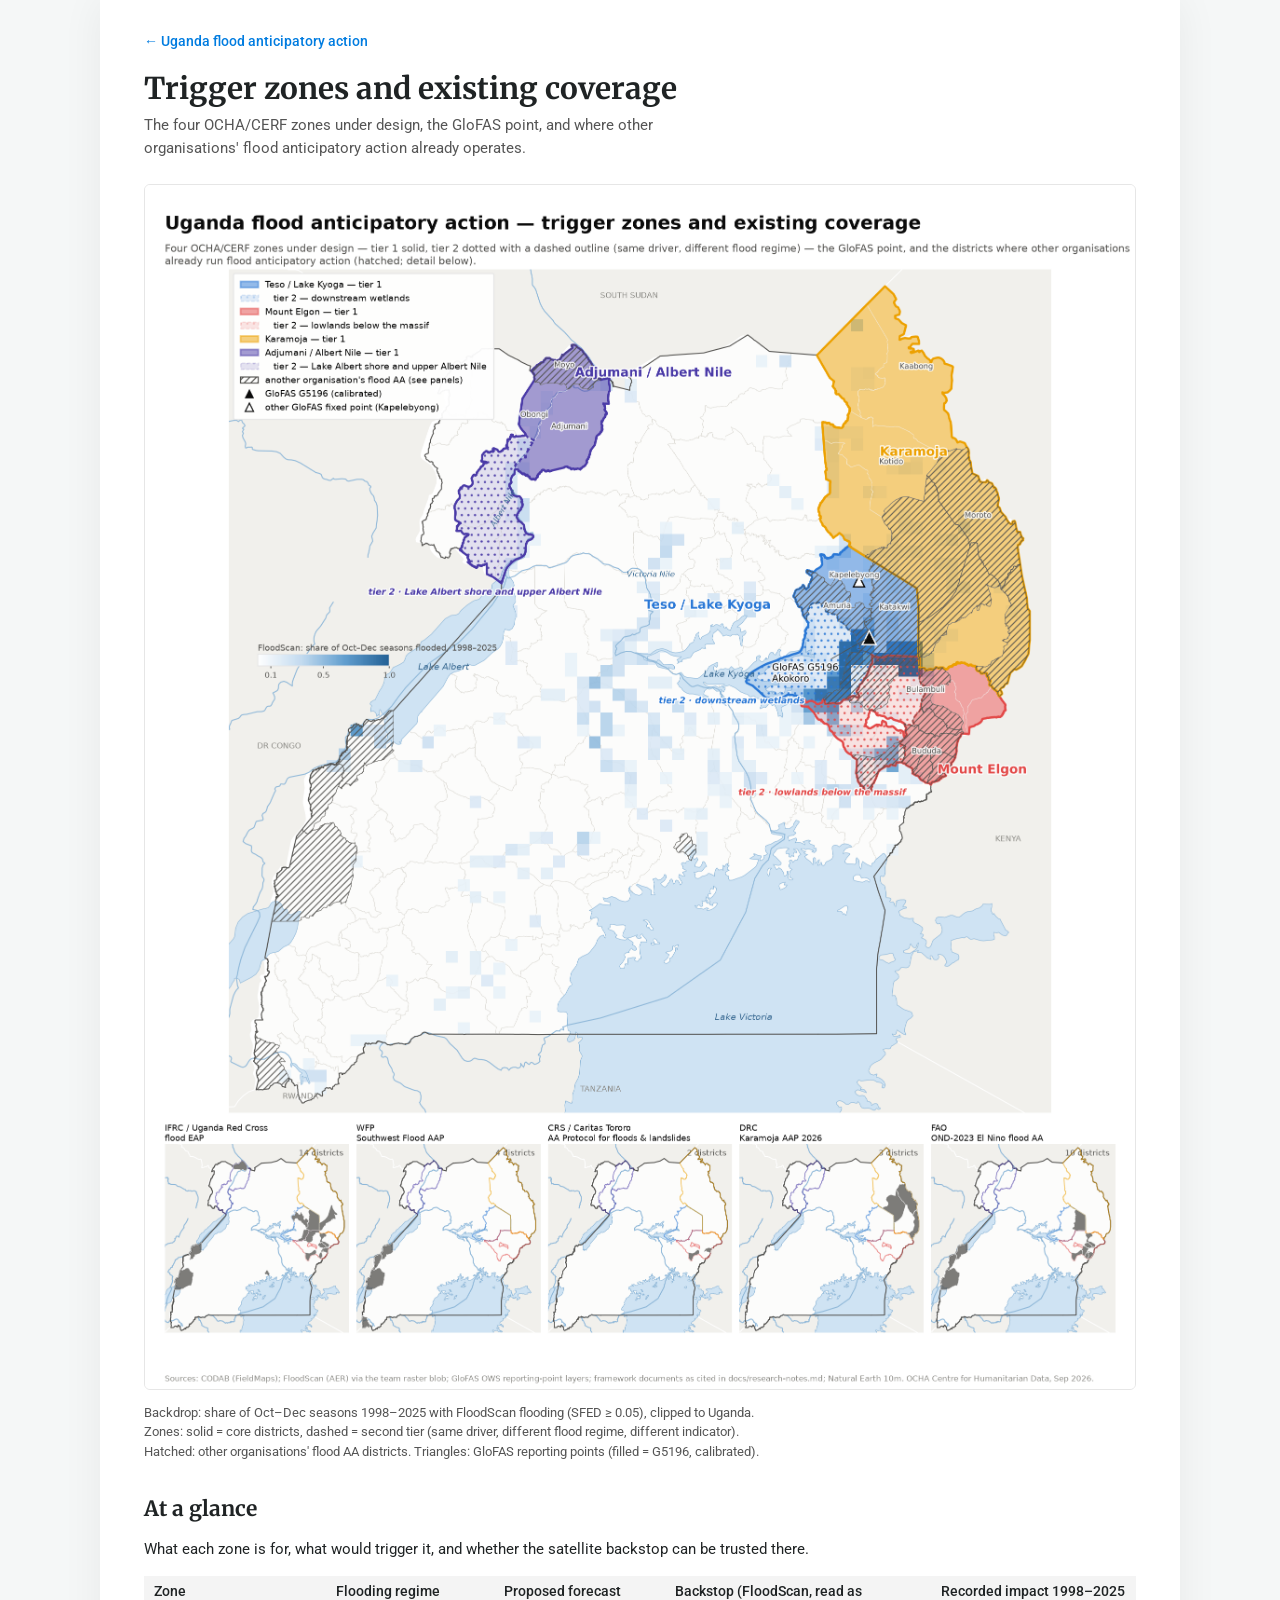
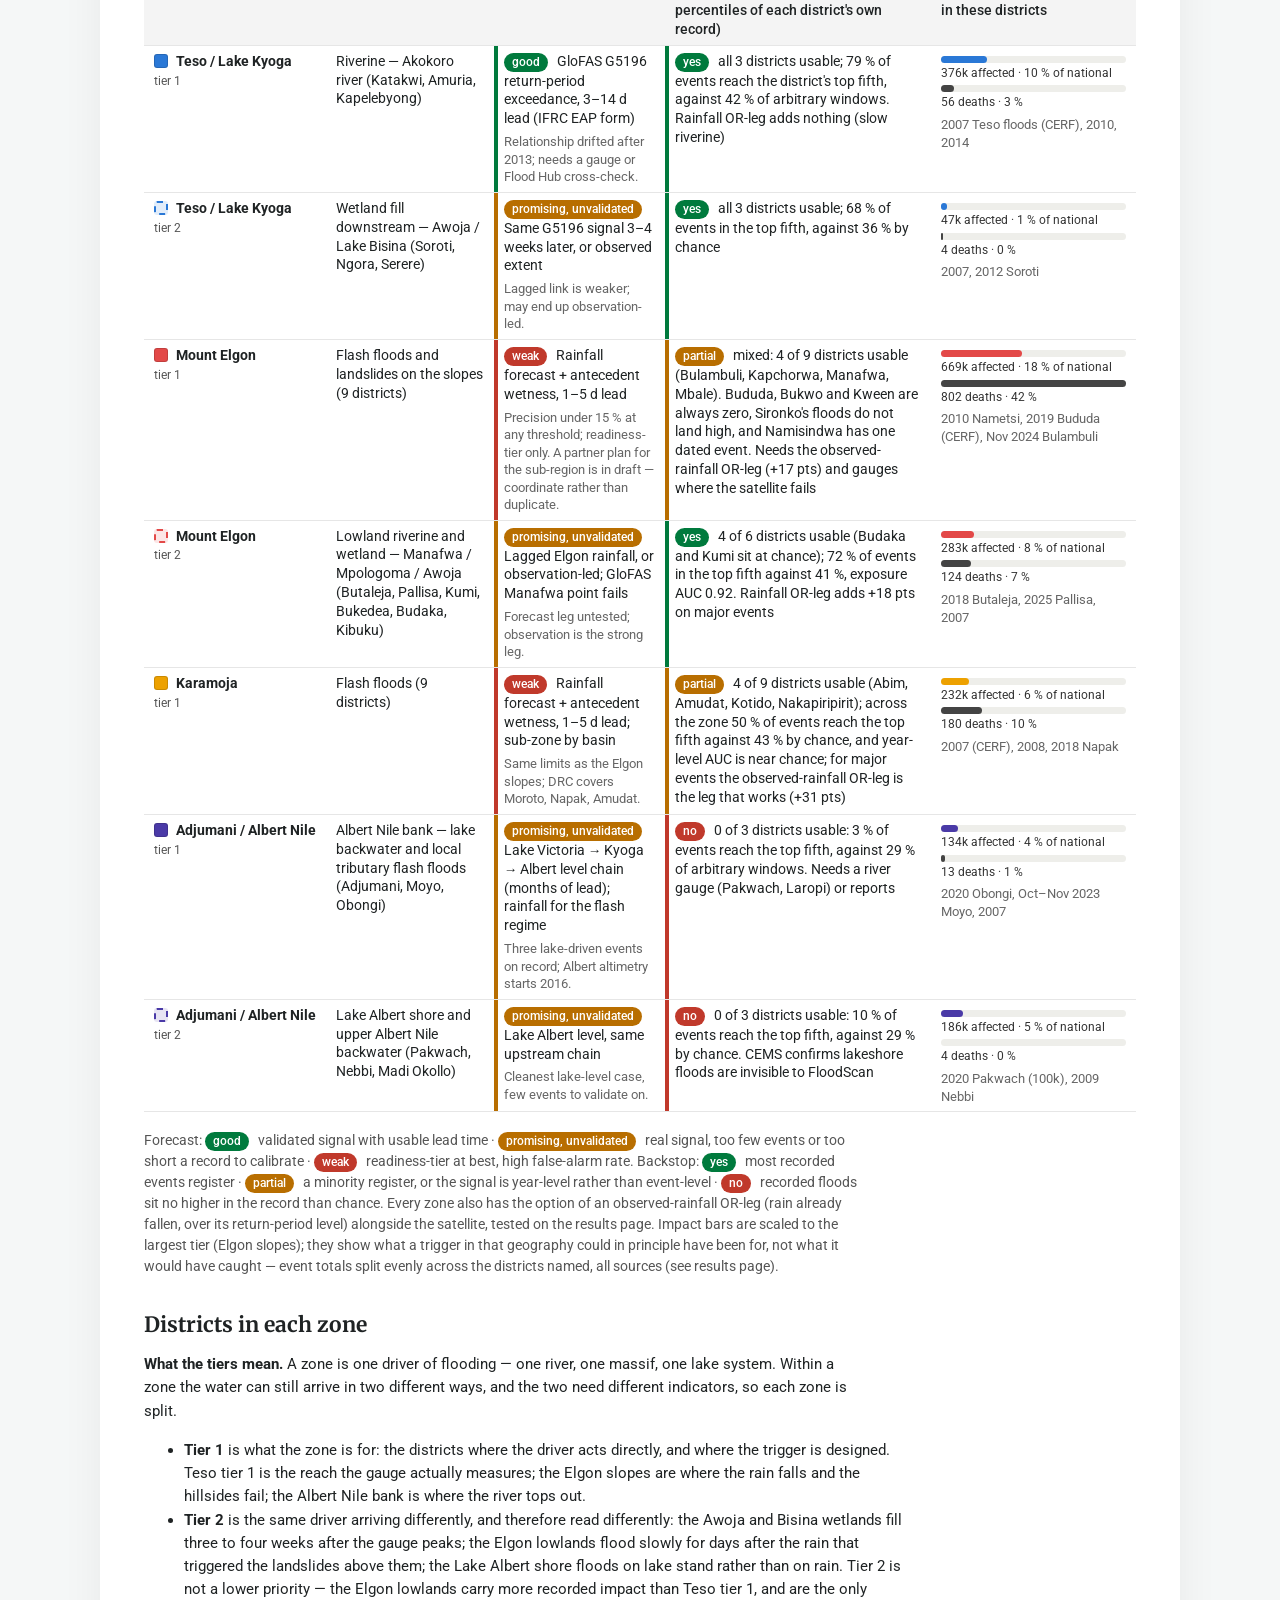
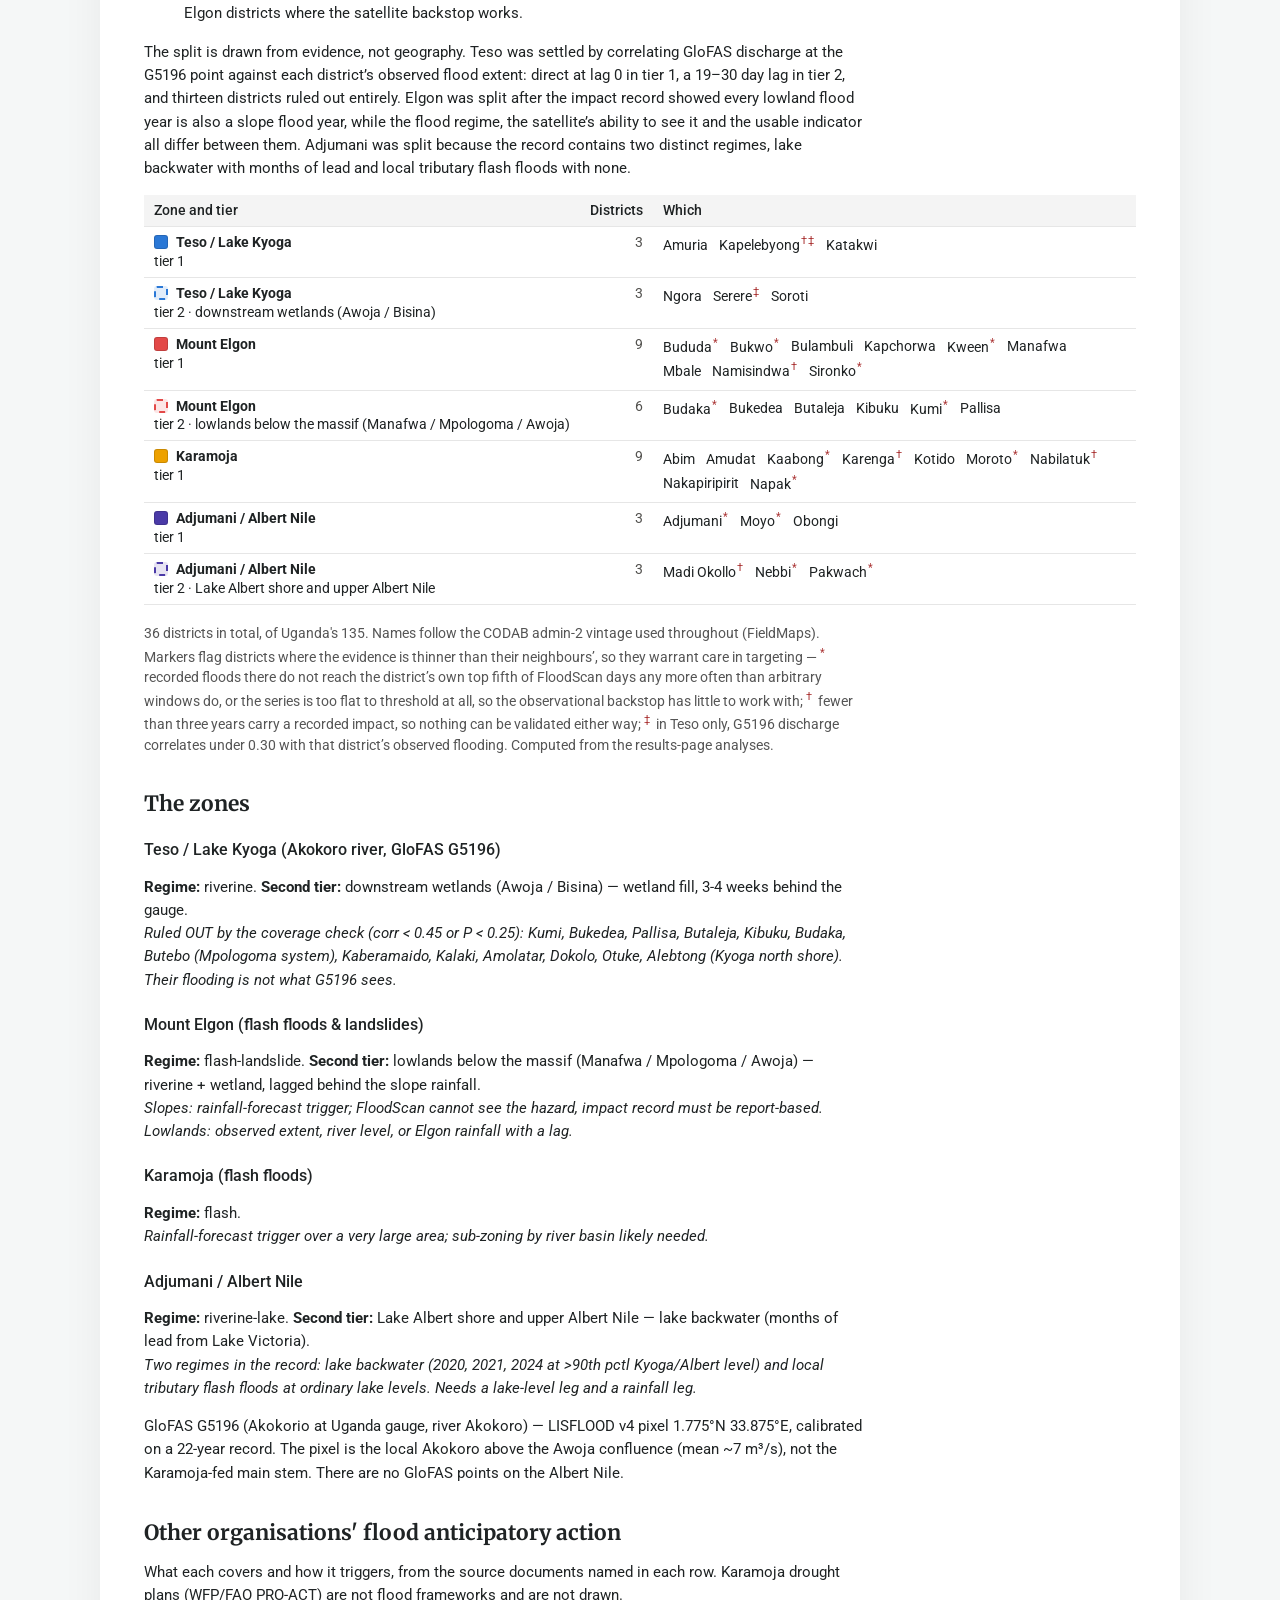
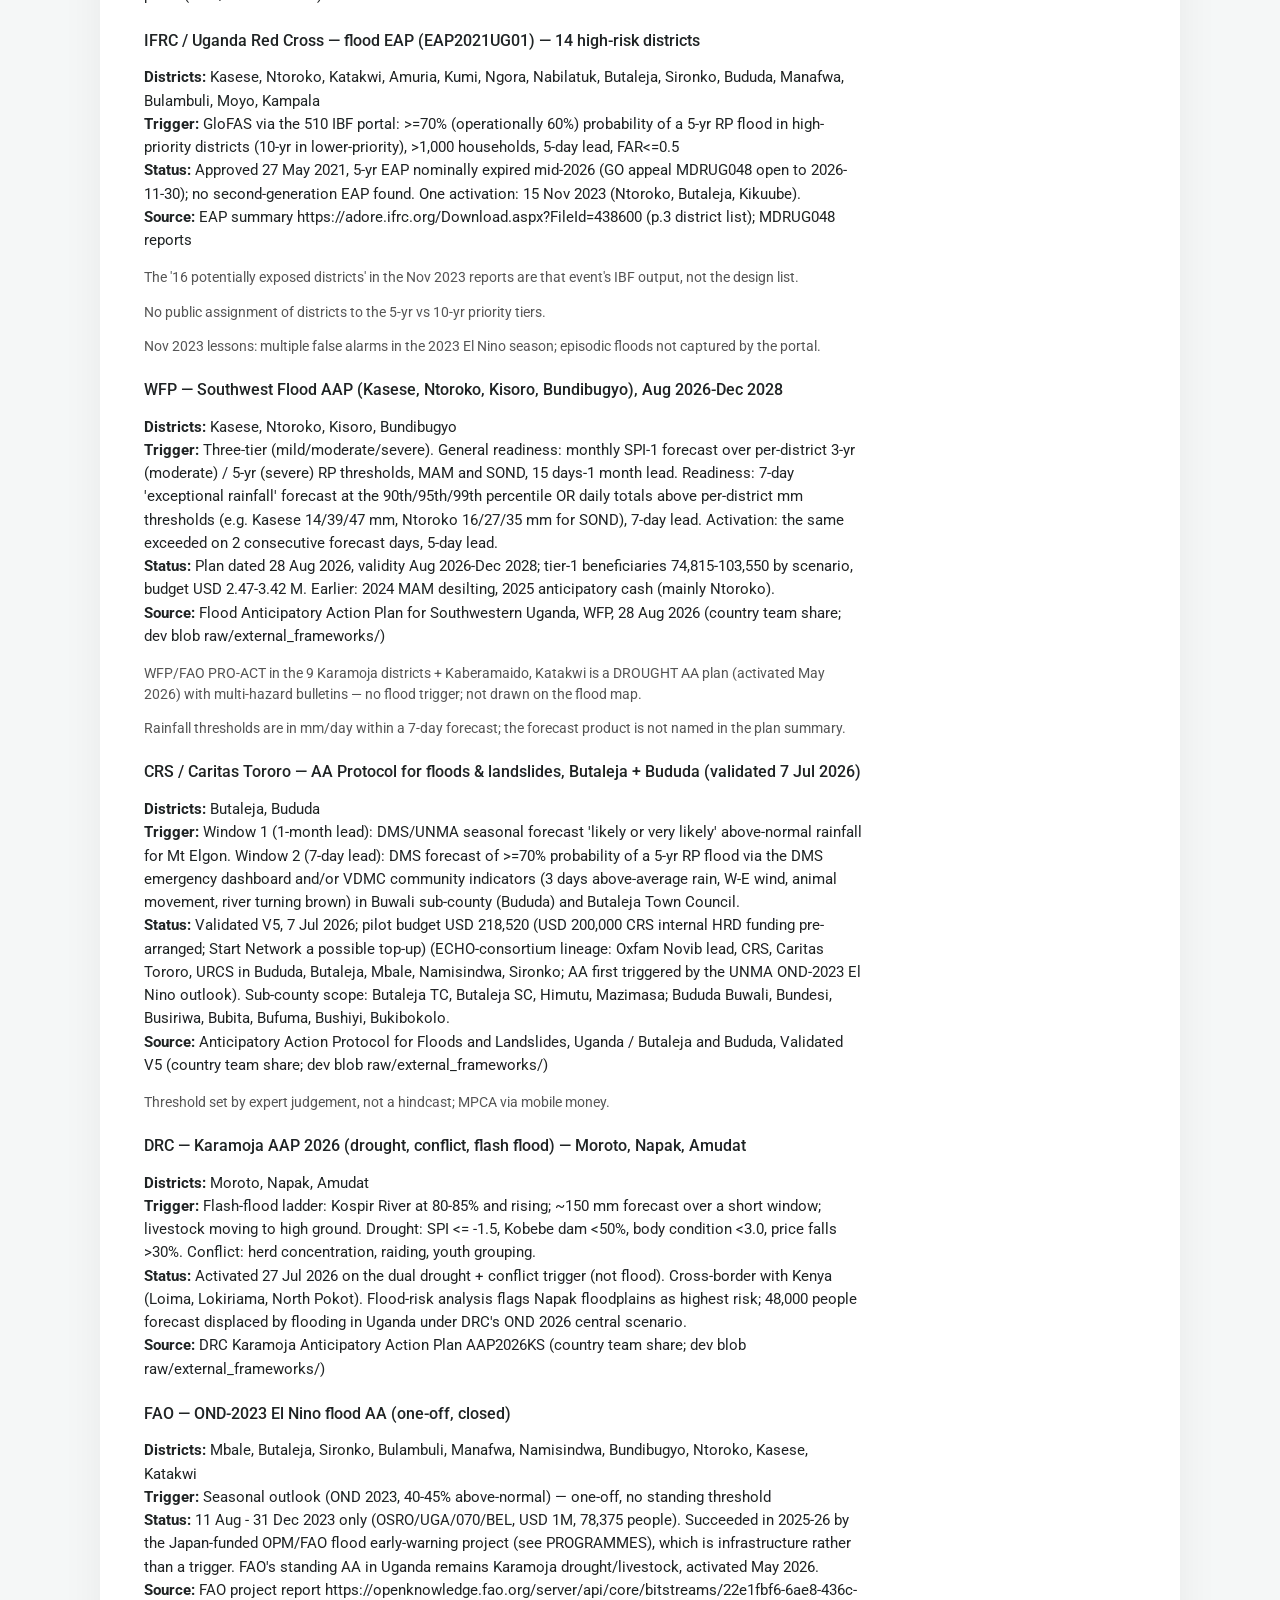
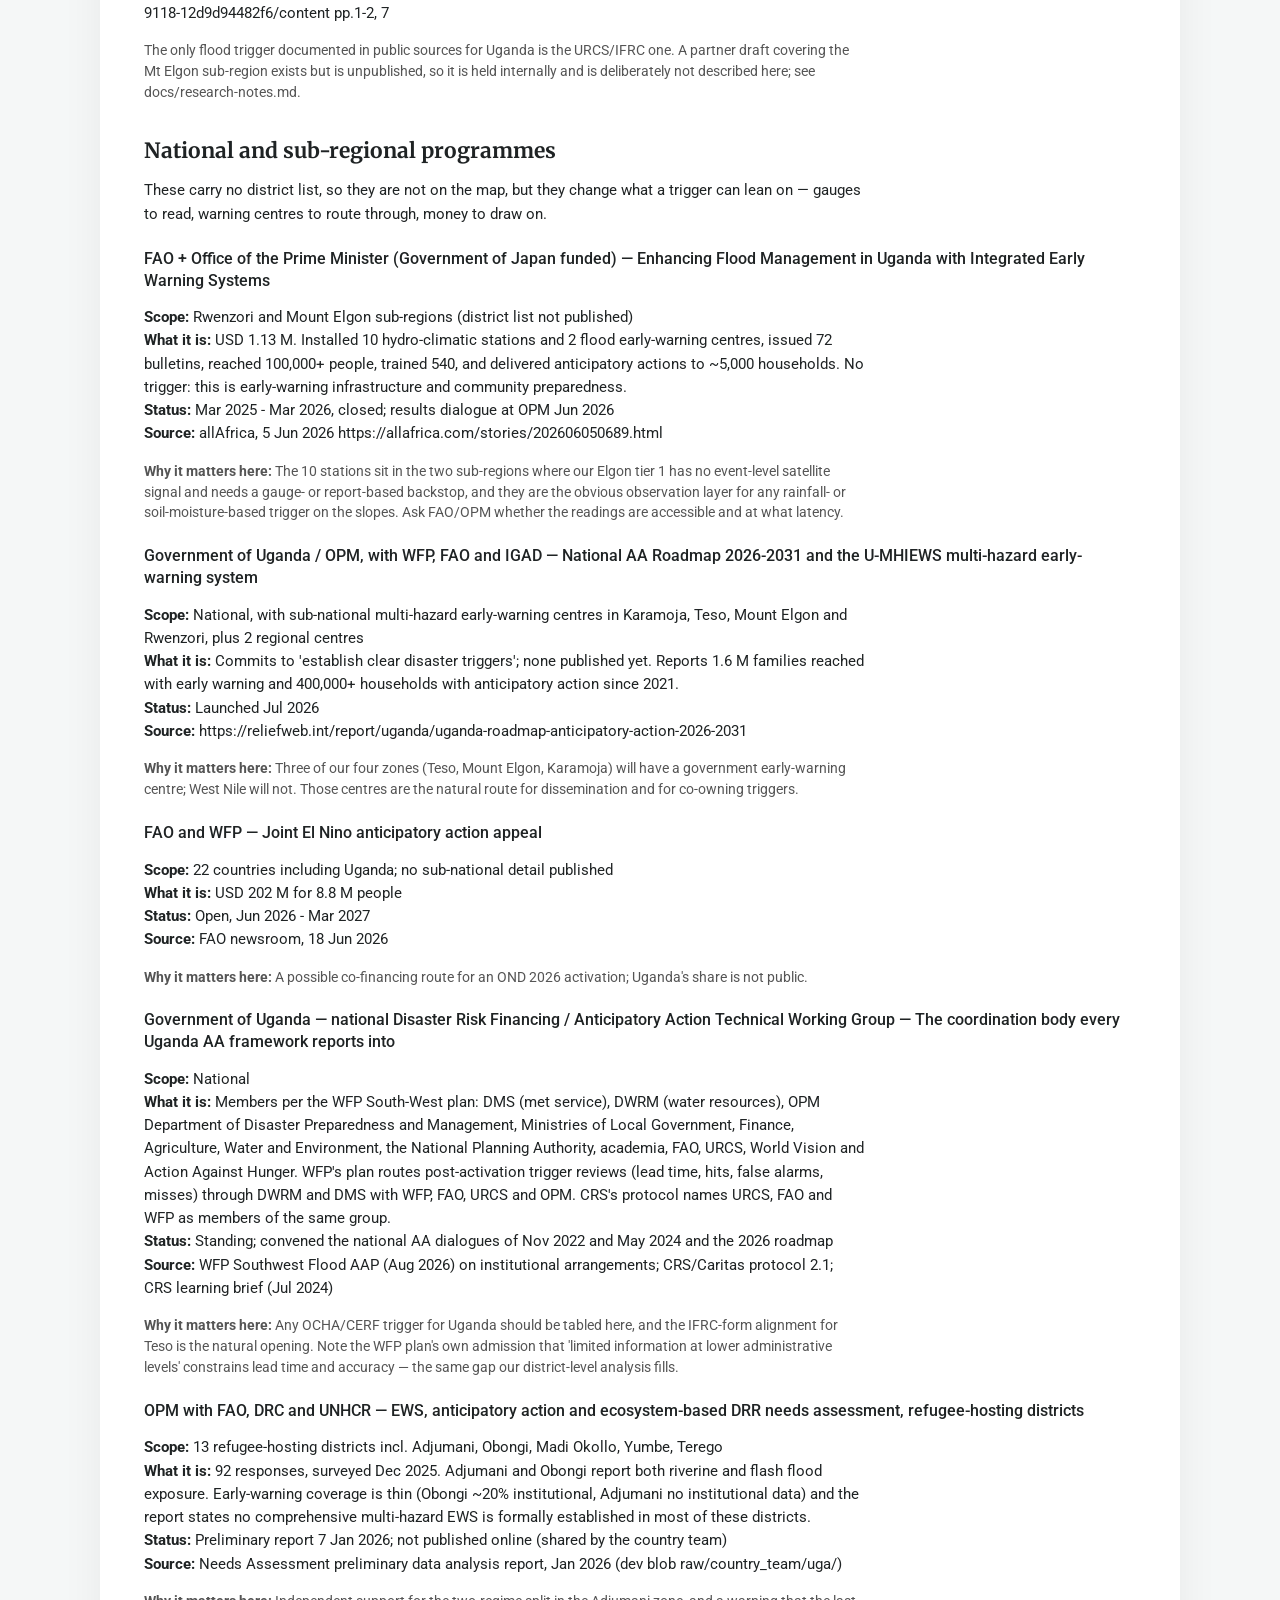
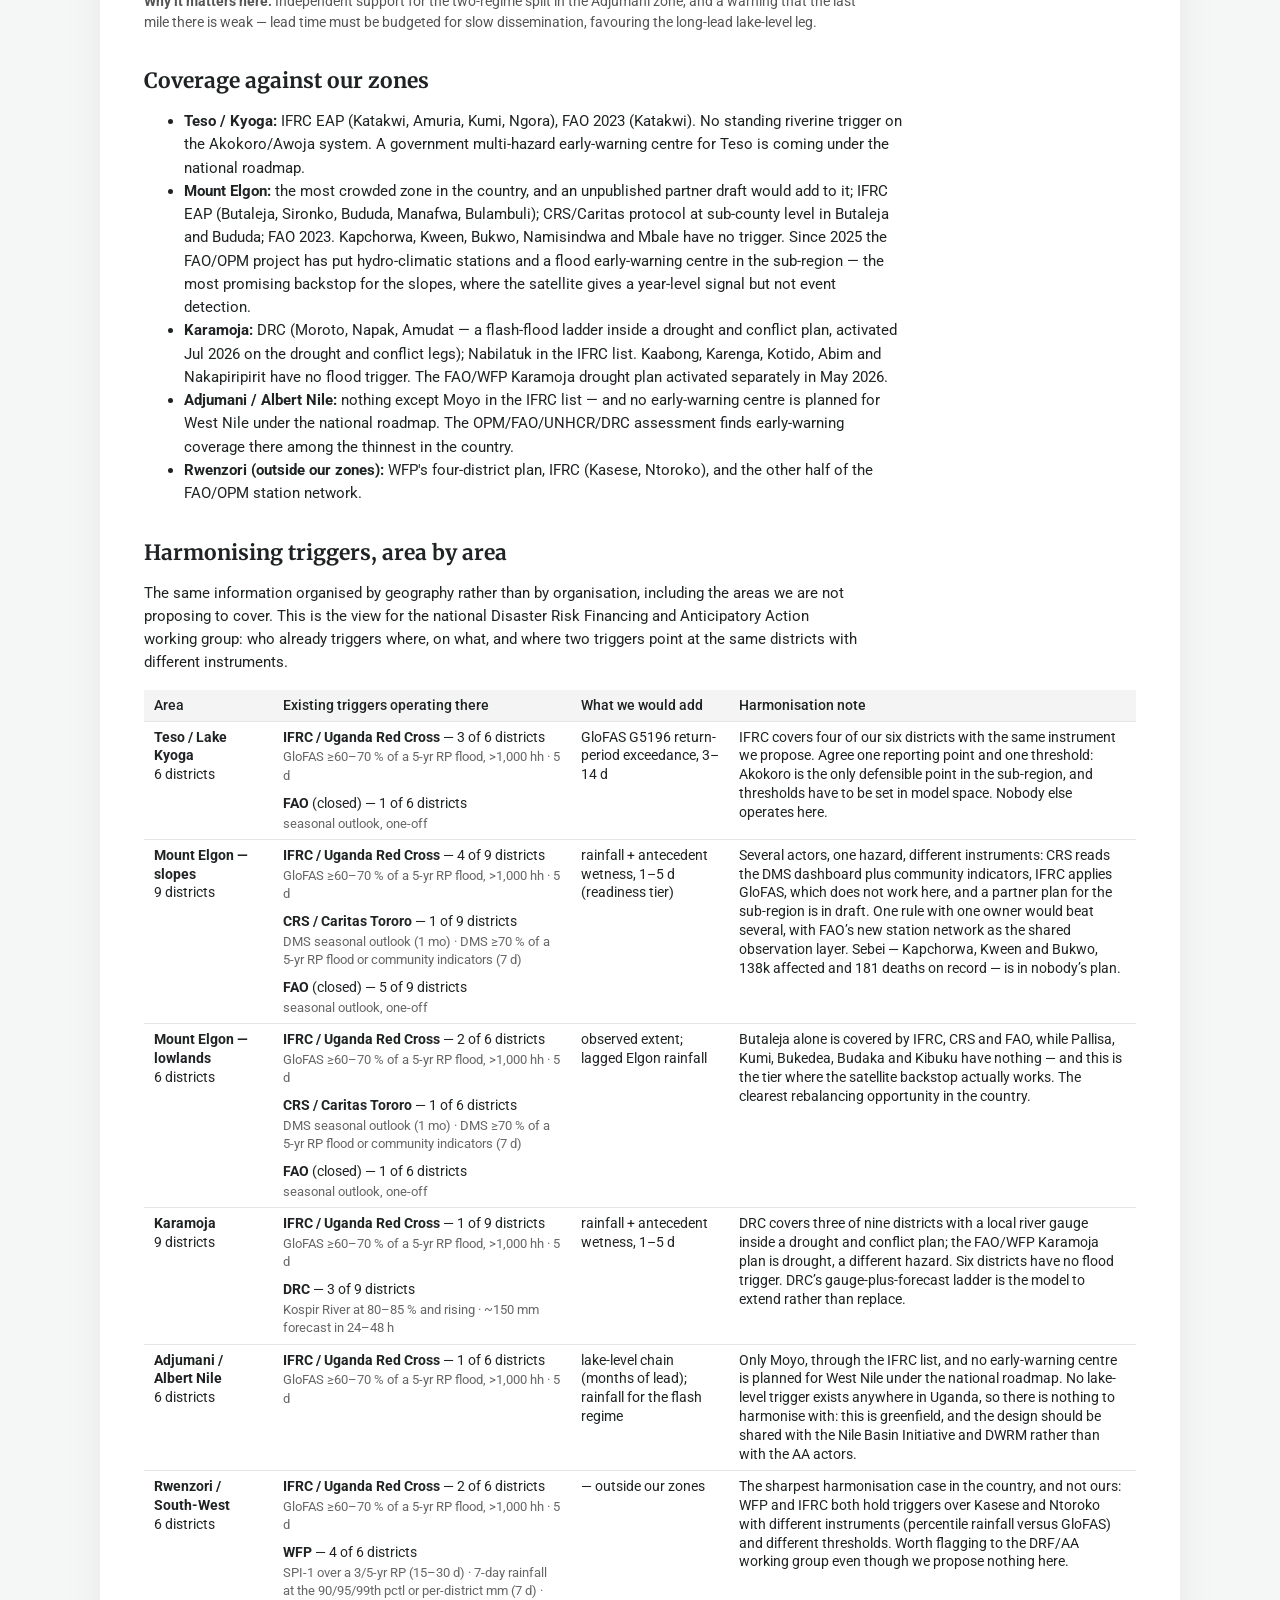
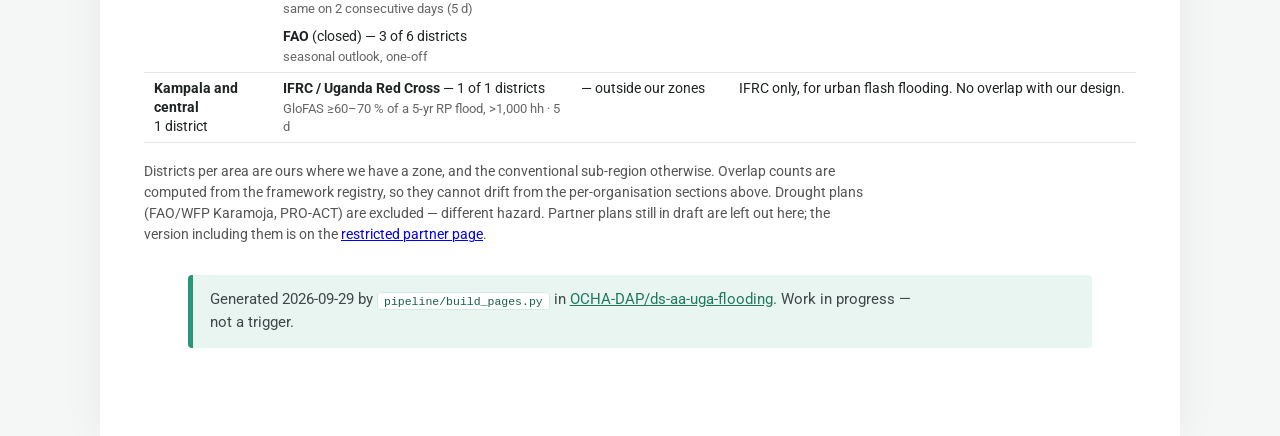
==== commit aa8ad036: "CERF allocations shown per zone, from the Resident Coordinator reports Uganda has had two CERF flood" ====
--- a/pages/coverage/index.html
+++ b/pages/coverage/index.html
@@ -3,10 +3,10 @@
 <title>Trigger zones and existing coverage — Uganda flood AA</title>
 <link rel="preconnect" href="https://fonts.googleapis.com"><link rel="preconnect" href="https://fonts.gstatic.com" crossorigin>
 <link href="https://fonts.googleapis.com/css2?family=Merriweather:wght@700&family=Roboto:wght@400;500;700&display=swap" rel="stylesheet">
-<link rel="stylesheet" href="../assets/site.css?v=28"><link rel="stylesheet" href="../assets/page.css?v=28">
+<link rel="stylesheet" href="../assets/site.css?v=30"><link rel="stylesheet" href="../assets/page.css?v=30">
 </head><body><div class="wrap page">
 <a class="home" href="../">&larr; Uganda flood anticipatory action</a>
 <h1>Trigger zones and existing coverage</h1><p class="sub">The four OCHA/CERF zones under design, the GloFAS point, and where other organisations' flood anticipatory action already operates.</p>
-<figure><img src="zones_coverage_map.png" alt="Map of Uganda with the four trigger zones and other organisations' flood AA coverage"><figcaption>Backdrop: share of Oct–Dec seasons 1998–2025 with FloodScan flooding (SFED ≥ 0.05), clipped to Uganda. Zones: solid = core districts, dashed = second tier (same driver, different flood regime, different indicator). Hatched: other organisations' flood AA districts. Triangles: GloFAS reporting points (filled = G5196, calibrated).</figcaption></figure><h2 id="at-a-glance">At a glance<a class="anchor" href="#at-a-glance" aria-label="Link to this section">#</a></h2><p>What each zone is for, what would trigger it, and whether the satellite backstop can be trusted there.</p><div class="tw status"><table><thead><tr><th>Zone</th><th>Flooding regime</th><th>Proposed forecast</th><th>Backstop (FloodScan, read as percentiles of each district's own record)</th><th>Recorded impact 1998–2025 in these districts</th></tr></thead><tbody><tr><td class='zn'><span class="sw sw-t1" style="background:#2a78d6"></span><strong>Teso / Lake Kyoga</strong><br><span class='tier'>tier 1</span></td><td>Riverine — Akokoro river (Katakwi, Amuria, Kapelebyong)</td><td class='rate-good'><span class='pill'>good</span> GloFAS G5196 return-period exceedance, 3–14 d lead (IFRC EAP form)<span class='fn'>Relationship drifted after 2013; needs a gauge or Flood Hub cross-check.</span></td><td class='rate-good'><span class='pill'>yes</span> all 3 districts usable; 79 % of events reach the district&#x27;s top fifth, against 42 % of arbitrary windows. Rainfall OR-leg adds nothing (slow riverine)</td><td class='imp'><div class='bar'><span style='width:25%;background:#2a78d6'></span></div><span class='barlab'>376k affected · 10 % of national</span><div class='bar'><span style='width:7%;background:#444'></span></div><span class='barlab'>56 deaths · 3 %</span><span class='fn'>2007 Teso floods (CERF), 2010, 2014</span></td></tr><tr><td class='zn'><span class="sw sw-t2" style="border-color:#2a78d6;background:#2a78d622"></span><strong>Teso / Lake Kyoga</strong><br><span class='tier'>tier 2</span></td><td>Wetland fill downstream — Awoja / Lake Bisina (Soroti, Ngora, Serere)</td><td class='rate-mid'><span class='pill'>promising, unvalidated</span> Same G5196 signal 3–4 weeks later, or observed extent<span class='fn'>Lagged link is weaker; may end up observation-led.</span></td><td class='rate-good'><span class='pill'>yes</span> all 3 districts usable; 68 % of events in the top fifth, against 36 % by chance</td><td class='imp'><div class='bar'><span style='width:3%;background:#2a78d6'></span></div><span class='barlab'>47k affected · 1 % of national</span><div class='bar'><span style='width:1%;background:#444'></span></div><span class='barlab'>4 deaths · 0 %</span><span class='fn'>2007, 2012 Soroti</span></td></tr><tr><td class='zn'><span class="sw sw-t1" style="background:#e34948"></span><strong>Mount Elgon</strong><br><span class='tier'>tier 1</span></td><td>Flash floods and landslides on the slopes (9 districts)</td><td class='rate-weak'><span class='pill'>weak</span> Rainfall forecast + antecedent wetness, 1–5 d lead<span class='fn'>Precision under 15 % at any threshold; readiness-tier only. A partner plan for the sub-region is in draft — coordinate rather than duplicate.</span></td><td class='rate-mid'><span class='pill'>partial</span> mixed: 4 of 9 districts usable (Bulambuli, Kapchorwa, Manafwa, Mbale). Bududa, Bukwo and Kween are always zero, Sironko&#x27;s floods do not land high, and Namisindwa has one dated event. Needs the observed-rainfall OR-leg (+17 pts) and gauges where the satellite fails</td><td class='imp'><div class='bar'><span style='width:44%;background:#e34948'></span></div><span class='barlab'>669k affected · 18 % of national</span><div class='bar'><span style='width:100%;background:#444'></span></div><span class='barlab'>802 deaths · 42 %</span><span class='fn'>2010 Nametsi, 2019 Bududa (CERF), Nov 2024 Bulambuli</span></td></tr><tr><td class='zn'><span class="sw sw-t2" style="border-color:#e34948;background:#e3494822"></span><strong>Mount Elgon</strong><br><span class='tier'>tier 2</span></td><td>Lowland riverine and wetland — Manafwa / Mpologoma / Awoja (Butaleja, Pallisa, Kumi, Bukedea, Budaka, Kibuku)</td><td class='rate-mid'><span class='pill'>promising, unvalidated</span> Lagged Elgon rainfall, or observation-led; GloFAS Manafwa point fails<span class='fn'>Forecast leg untested; observation is the strong leg.</span></td><td class='rate-good'><span class='pill'>yes</span> 4 of 6 districts usable (Budaka and Kumi sit at chance); 72 % of events in the top fifth against 41 %, exposure AUC 0.92. Rainfall OR-leg adds +18 pts on major events</td><td class='imp'><div class='bar'><span style='width:19%;background:#e34948'></span></div><span class='barlab'>283k affected · 8 % of national</span><div class='bar'><span style='width:16%;background:#444'></span></div><span class='barlab'>124 deaths · 7 %</span><span class='fn'>2018 Butaleja, 2025 Pallisa, 2007</span></td></tr><tr><td class='zn'><span class="sw sw-t1" style="background:#eda100"></span><strong>Karamoja</strong><br><span class='tier'>tier 1</span></td><td>Flash floods (9 districts)</td><td class='rate-weak'><span class='pill'>weak</span> Rainfall forecast + antecedent wetness, 1–5 d lead; sub-zone by basin<span class='fn'>Same limits as the Elgon slopes; DRC covers Moroto, Napak, Amudat.</span></td><td class='rate-mid'><span class='pill'>partial</span> 4 of 9 districts usable (Abim, Amudat, Kotido, Nakapiripirit); across the zone 50 % of events reach the top fifth against 43 % by chance, and year-level AUC is near chance; for major events the observed-rainfall OR-leg is the leg that works (+31 pts)</td><td class='imp'><div class='bar'><span style='width:15%;background:#eda100'></span></div><span class='barlab'>232k affected · 6 % of national</span><div class='bar'><span style='width:24%;background:#444'></span></div><span class='barlab'>194 deaths · 10 %</span><span class='fn'>2007 (CERF), 2008, 2018 Napak</span></td></tr><tr><td class='zn'><span class="sw sw-t1" style="background:#4a3aa7"></span><strong>Adjumani / Albert Nile</strong><br><span class='tier'>tier 1</span></td><td>Albert Nile bank — lake backwater and local tributary flash floods (Adjumani, Moyo, Obongi)</td><td class='rate-mid'><span class='pill'>promising, unvalidated</span> Lake Victoria → Kyoga → Albert level chain (months of lead); rainfall for the flash regime<span class='fn'>Three lake-driven events on record; Albert altimetry starts 2016.</span></td><td class='rate-weak'><span class='pill'>no</span> 0 of 3 districts usable: 3 % of events reach the top fifth, against 29 % of arbitrary windows. Needs a river gauge (Pakwach, Laropi) or reports</td><td class='imp'><div class='bar'><span style='width:9%;background:#4a3aa7'></span></div><span class='barlab'>133k affected · 4 % of national</span><div class='bar'><span style='width:2%;background:#444'></span></div><span class='barlab'>13 deaths · 1 %</span><span class='fn'>2020 Obongi, Oct–Nov 2023 Moyo, 2007</span></td></tr><tr><td class='zn'><span class="sw sw-t2" style="border-color:#4a3aa7;background:#4a3aa722"></span><strong>Adjumani / Albert Nile</strong><br><span class='tier'>tier 2</span></td><td>Lake Albert shore and upper Albert Nile backwater (Pakwach, Nebbi, Madi Okollo)</td><td class='rate-mid'><span class='pill'>promising, unvalidated</span> Lake Albert level, same upstream chain<span class='fn'>Cleanest lake-level case, few events to validate on.</span></td><td class='rate-weak'><span class='pill'>no</span> 0 of 3 districts usable: 10 % of events reach the top fifth, against 29 % by chance. CEMS confirms lakeshore floods are invisible to FloodScan</td><td class='imp'><div class='bar'><span style='width:12%;background:#4a3aa7'></span></div><span class='barlab'>186k affected · 5 % of national</span><div class='bar'><span style='width:0%;background:#444'></span></div><span class='barlab'>3 deaths · 0 %</span><span class='fn'>2020 Pakwach (100k), 2009 Nebbi</span></td></tr></tbody></table></div><p class='fn'>Forecast: <span class='pill rate-good'>good</span> validated signal with usable lead time · <span class='pill rate-mid'>promising, unvalidated</span> real signal, too few events or too short a record to calibrate · <span class='pill rate-weak'>weak</span> readiness-tier at best, high false-alarm rate. Backstop: <span class='pill rate-good'>yes</span> most recorded events register · <span class='pill rate-mid'>partial</span> a minority register, or the signal is year-level rather than event-level · <span class='pill rate-weak'>no</span> recorded floods sit no higher in the record than chance. Every zone also has the option of an observed-rainfall OR-leg (rain already fallen, over its return-period level) alongside the satellite, tested on the results page. Impact bars are scaled to the largest tier (Elgon slopes); they show what a trigger in that geography could in principle have been for, not what it would have caught — event totals split evenly across the districts named, all sources (see results page).</p><h2 id="districts-in-each-zone">Districts in each zone<a class="anchor" href="#districts-in-each-zone" aria-label="Link to this section">#</a></h2><p><strong>What the tiers mean.</strong> A zone is one driver of flooding — one river, one massif, one lake system. Within a zone the water can still arrive in two different ways, and the two need different indicators, so each zone is split.</p><ul><li><strong>Tier 1</strong> is what the zone is for: the districts where the driver acts directly, and where the trigger is designed. Teso tier 1 is the reach the gauge actually measures; the Elgon slopes are where the rain falls and the hillsides fail; the Albert Nile bank is where the river tops out.</li><li><strong>Tier 2</strong> is the same driver arriving differently, and therefore read differently: the Awoja and Bisina wetlands fill three to four weeks after the gauge peaks; the Elgon lowlands flood slowly for days after the rain that triggered the landslides above them; the Lake Albert shore floods on lake stand rather than on rain. Tier 2 is not a lower priority — the Elgon lowlands carry more recorded impact than Teso tier 1, and are the only Elgon districts where the satellite backstop works.</li></ul><p>The split is drawn from evidence, not geography. Teso was settled by correlating GloFAS discharge at the G5196 point against each district’s observed flood extent: direct at lag 0 in tier 1, a 19–30 day lag in tier 2, and thirteen districts ruled out entirely. Elgon was split after the impact record showed every lowland flood year is also a slope flood year, while the flood regime, the satellite’s ability to see it and the usable indicator all differ between them. Adjumani was split because the record contains two distinct regimes, lake backwater with months of lead and local tributary flash floods with none.</p><div class="tw zlist"><table><thead><tr><th>Zone and tier</th><th>Districts</th><th>Which</th></tr></thead><tbody><tr><td class='zn'><span class="sw sw-t1" style="background:#2a78d6"></span><strong>Teso / Lake Kyoga</strong><br><span class='tier'>tier 1</span></td><td class='cnt'>3</td><td><span class='dist'>Amuria</span><span class='dist'>Kapelebyong<sup class='mk' title='thin record; weak gauge link'>†‡</sup></span><span class='dist'>Katakwi</span></td></tr><tr><td class='zn'><span class="sw sw-t2" style="border-color:#2a78d6;background:#2a78d622"></span><strong>Teso / Lake Kyoga</strong><br><span class='tier'>tier 2 · downstream wetlands (Awoja / Bisina)</span></td><td class='cnt'>3</td><td><span class='dist'>Ngora</span><span class='dist'>Serere<sup class='mk' title='weak gauge link'>‡</sup></span><span class='dist'>Soroti</span></td></tr><tr><td class='zn'><span class="sw sw-t1" style="background:#e34948"></span><strong>Mount Elgon</strong><br><span class='tier'>tier 1</span></td><td class='cnt'>9</td><td><span class='dist'>Bududa<sup class='mk' title='flat satellite series'>*</sup></span><span class='dist'>Bukwo<sup class='mk' title='flat satellite series'>*</sup></span><span class='dist'>Bulambuli</span><span class='dist'>Kapchorwa</span><span class='dist'>Kween<sup class='mk' title='flat satellite series'>*</sup></span><span class='dist'>Manafwa</span><span class='dist'>Mbale</span><span class='dist'>Namisindwa<sup class='mk' title='thin record'>†</sup></span><span class='dist'>Sironko<sup class='mk' title='floods not visible to the satellite'>*</sup></span></td></tr><tr><td class='zn'><span class="sw sw-t2" style="border-color:#e34948;background:#e3494822"></span><strong>Mount Elgon</strong><br><span class='tier'>tier 2 · lowlands below the massif (Manafwa / Mpologoma / Awoja)</span></td><td class='cnt'>6</td><td><span class='dist'>Budaka<sup class='mk' title='floods not visible to the satellite'>*</sup></span><span class='dist'>Bukedea</span><span class='dist'>Butaleja</span><span class='dist'>Kibuku</span><span class='dist'>Kumi<sup class='mk' title='floods not visible to the satellite'>*</sup></span><span class='dist'>Pallisa</span></td></tr><tr><td class='zn'><span class="sw sw-t1" style="background:#eda100"></span><strong>Karamoja</strong><br><span class='tier'>tier 1</span></td><td class='cnt'>9</td><td><span class='dist'>Abim</span><span class='dist'>Amudat</span><span class='dist'>Kaabong<sup class='mk' title='floods not visible to the satellite'>*</sup></span><span class='dist'>Karenga<sup class='mk' title='thin record'>†</sup></span><span class='dist'>Kotido</span><span class='dist'>Moroto<sup class='mk' title='floods not visible to the satellite'>*</sup></span><span class='dist'>Nabilatuk<sup class='mk' title='thin record'>†</sup></span><span class='dist'>Nakapiripirit</span><span class='dist'>Napak<sup class='mk' title='floods not visible to the satellite'>*</sup></span></td></tr><tr><td class='zn'><span class="sw sw-t1" style="background:#4a3aa7"></span><strong>Adjumani / Albert Nile</strong><br><span class='tier'>tier 1</span></td><td class='cnt'>3</td><td><span class='dist'>Adjumani<sup class='mk' title='floods not visible to the satellite'>*</sup></span><span class='dist'>Moyo<sup class='mk' title='floods not visible to the satellite'>*</sup></span><span class='dist'>Obongi</span></td></tr><tr><td class='zn'><span class="sw sw-t2" style="border-color:#4a3aa7;background:#4a3aa722"></span><strong>Adjumani / Albert Nile</strong><br><span class='tier'>tier 2 · Lake Albert shore and upper Albert Nile</span></td><td class='cnt'>3</td><td><span class='dist'>Madi Okollo<sup class='mk' title='thin record'>†</sup></span><span class='dist'>Nebbi<sup class='mk' title='flat satellite series'>*</sup></span><span class='dist'>Pakwach<sup class='mk' title='floods not visible to the satellite'>*</sup></span></td></tr></tbody></table></div><p class='fn'>36 districts in total, of Uganda's 135. Names follow the CODAB admin-2 vintage used throughout (FieldMaps). Markers flag districts where the evidence is thinner than their neighbours’, so they warrant care in targeting — <sup class='mk'>*</sup> recorded floods there do not reach the district’s own top fifth of FloodScan days any more often than arbitrary windows do, or the series is too flat to threshold at all, so the observational backstop has little to work with; <sup class='mk'>†</sup> fewer than three years carry a recorded impact, so nothing can be validated either way; <sup class='mk'>‡</sup> in Teso only, G5196 discharge correlates under 0.30 with that district’s observed flooding. Computed from the results-page analyses.</p><h2 id="the-zones">The zones<a class="anchor" href="#the-zones" aria-label="Link to this section">#</a></h2><h3 id="teso-lake-kyoga-akokoro-river-glofas-g5196">Teso / Lake Kyoga (Akokoro river, GloFAS G5196)<a class="anchor" href="#teso-lake-kyoga-akokoro-river-glofas-g5196" aria-label="Link to this section">#</a></h3><p><strong>Regime:</strong> riverine. <strong>Second tier:</strong> downstream wetlands (Awoja / Bisina) — wetland fill, 3-4 weeks behind the gauge.<br><em>Ruled OUT by the coverage check (corr &lt; 0.45 or P &lt; 0.25): Kumi, Bukedea, Pallisa, Butaleja, Kibuku, Budaka, Butebo (Mpologoma system), Kaberamaido, Kalaki, Amolatar, Dokolo, Otuke, Alebtong (Kyoga north shore). Their flooding is not what G5196 sees.</em></p><h3 id="mount-elgon-flash-floods-landslides">Mount Elgon (flash floods &amp; landslides)<a class="anchor" href="#mount-elgon-flash-floods-landslides" aria-label="Link to this section">#</a></h3><p><strong>Regime:</strong> flash-landslide. <strong>Second tier:</strong> lowlands below the massif (Manafwa / Mpologoma / Awoja) — riverine + wetland, lagged behind the slope rainfall.<br><em>Slopes: rainfall-forecast trigger; FloodScan cannot see the hazard, impact record must be report-based. Lowlands: observed extent, river level, or Elgon rainfall with a lag.</em></p><h3 id="karamoja-flash-floods">Karamoja (flash floods)<a class="anchor" href="#karamoja-flash-floods" aria-label="Link to this section">#</a></h3><p><strong>Regime:</strong> flash.<br><em>Rainfall-forecast trigger over a very large area; sub-zoning by river basin likely needed.</em></p><h3 id="adjumani-albert-nile">Adjumani / Albert Nile<a class="anchor" href="#adjumani-albert-nile" aria-label="Link to this section">#</a></h3><p><strong>Regime:</strong> riverine-lake. <strong>Second tier:</strong> Lake Albert shore and upper Albert Nile — lake backwater (months of lead from Lake Victoria).<br><em>Two regimes in the record: lake backwater (2020, 2021, 2024 at &gt;90th pctl Kyoga/Albert level) and local tributary flash floods at ordinary lake levels. Needs a lake-level leg and a rainfall leg.</em></p><p>GloFAS G5196 (Akokorio at Uganda gauge, river Akokoro) — LISFLOOD v4 pixel 1.775°N 33.875°E, calibrated on a 22-year record. The pixel is the local Akokoro above the Awoja confluence (mean ~7 m³/s), not the Karamoja-fed main stem. There are no GloFAS points on the Albert Nile.</p><h2 id="other-organisations-flood-anticipatory-action">Other organisations' flood anticipatory action<a class="anchor" href="#other-organisations-flood-anticipatory-action" aria-label="Link to this section">#</a></h2><p>What each covers and how it triggers, from the source documents named in each row. Karamoja drought plans (WFP/FAO PRO-ACT) are not flood frameworks and are not drawn.</p><h3 id="ifrc-uganda-red-cross-flood-eap-eap2021ug01-14-high-risk-districts">IFRC / Uganda Red Cross — flood EAP (EAP2021UG01) — 14 high-risk districts<a class="anchor" href="#ifrc-uganda-red-cross-flood-eap-eap2021ug01-14-high-risk-districts" aria-label="Link to this section">#</a></h3><p><strong>Districts:</strong> Kasese, Ntoroko, Katakwi, Amuria, Kumi, Ngora, Nabilatuk, Butaleja, Sironko, Bududa, Manafwa, Bulambuli, Moyo, Kampala<br><strong>Trigger:</strong> GloFAS via the 510 IBF portal: &gt;=70% (operationally 60%) probability of a 5-yr RP flood in high-priority districts (10-yr in lower-priority), &gt;1,000 households, 5-day lead, FAR&lt;=0.5<br><strong>Status:</strong> Approved 27 May 2021, 5-yr EAP nominally expired mid-2026 (GO appeal MDRUG048 open to 2026-11-30); no second-generation EAP found. One activation: 15 Nov 2023 (Ntoroko, Butaleja, Kikuube).<br><strong>Source:</strong> EAP summary https://adore.ifrc.org/Download.aspx?FileId=438600 (p.3 district list); MDRUG048 reports</p><p class='fn'>The &#x27;16 potentially exposed districts&#x27; in the Nov 2023 reports are that event&#x27;s IBF output, not the design list.</p><p class='fn'>No public assignment of districts to the 5-yr vs 10-yr priority tiers.</p><p class='fn'>Nov 2023 lessons: multiple false alarms in the 2023 El Nino season; episodic floods not captured by the portal.</p><h3 id="wfp-southwest-flood-aap-kasese-ntoroko-kisoro-bundibugyo-aug-2026-dec-2028">WFP — Southwest Flood AAP (Kasese, Ntoroko, Kisoro, Bundibugyo), Aug 2026-Dec 2028<a class="anchor" href="#wfp-southwest-flood-aap-kasese-ntoroko-kisoro-bundibugyo-aug-2026-dec-2028" aria-label="Link to this section">#</a></h3><p><strong>Districts:</strong> Kasese, Ntoroko, Kisoro, Bundibugyo<br><strong>Trigger:</strong> Three-tier (mild/moderate/severe). General readiness: monthly SPI-1 forecast over per-district 3-yr (moderate) / 5-yr (severe) RP thresholds, MAM and SOND, 15 days-1 month lead. Readiness: 7-day &#x27;exceptional rainfall&#x27; forecast at the 90th/95th/99th percentile OR daily totals above per-district mm thresholds (e.g. Kasese 14/39/47 mm, Ntoroko 16/27/35 mm for SOND), 7-day lead. Activation: the same exceeded on 2 consecutive forecast days, 5-day lead.<br><strong>Status:</strong> Plan dated 28 Aug 2026, validity Aug 2026-Dec 2028; tier-1 beneficiaries 74,815-103,550 by scenario, budget USD 2.47-3.42 M. Earlier: 2024 MAM desilting, 2025 anticipatory cash (mainly Ntoroko).<br><strong>Source:</strong> Flood Anticipatory Action Plan for Southwestern Uganda, WFP, 28 Aug 2026 (country team share; dev blob raw/external_frameworks/)</p><p class='fn'>WFP/FAO PRO-ACT in the 9 Karamoja districts + Kaberamaido, Katakwi is a DROUGHT AA plan (activated May 2026) with multi-hazard bulletins — no flood trigger; not drawn on the flood map.</p><p class='fn'>Rainfall thresholds are in mm/day within a 7-day forecast; the forecast product is not named in the plan summary.</p><h3 id="crs-caritas-tororo-aa-protocol-for-floods-landslides-butaleja-bududa-validated-7-jul-2026">CRS / Caritas Tororo — AA Protocol for floods &amp; landslides, Butaleja + Bududa (validated 7 Jul 2026)<a class="anchor" href="#crs-caritas-tororo-aa-protocol-for-floods-landslides-butaleja-bududa-validated-7-jul-2026" aria-label="Link to this section">#</a></h3><p><strong>Districts:</strong> Butaleja, Bududa<br><strong>Trigger:</strong> Window 1 (1-month lead): DMS/UNMA seasonal forecast &#x27;likely or very likely&#x27; above-normal rainfall for Mt Elgon. Window 2 (7-day lead): DMS forecast of &gt;=70% probability of a 5-yr RP flood via the DMS emergency dashboard and/or VDMC community indicators (3 days above-average rain, W-E wind, animal movement, river turning brown) in Buwali sub-county (Bududa) and Butaleja Town Council.<br><strong>Status:</strong> Validated V5, 7 Jul 2026; pilot budget USD 218,520 (USD 200,000 CRS internal HRD funding pre-arranged; Start Network a possible top-up) (ECHO-consortium lineage: Oxfam Novib lead, CRS, Caritas Tororo, URCS in Bududa, Butaleja, Mbale, Namisindwa, Sironko; AA first triggered by the UNMA OND-2023 El Nino outlook). Sub-county scope: Butaleja TC, Butaleja SC, Himutu, Mazimasa; Bududa Buwali, Bundesi, Busiriwa, Bubita, Bufuma, Bushiyi, Bukibokolo.<br><strong>Source:</strong> Anticipatory Action Protocol for Floods and Landslides, Uganda / Butaleja and Bududa, Validated V5 (country team share; dev blob raw/external_frameworks/)</p><p class='fn'>Threshold set by expert judgement, not a hindcast; MPCA via mobile money.</p><h3 id="drc-karamoja-aap-2026-drought-conflict-flash-flood-moroto-napak-amudat">DRC — Karamoja AAP 2026 (drought, conflict, flash flood) — Moroto, Napak, Amudat<a class="anchor" href="#drc-karamoja-aap-2026-drought-conflict-flash-flood-moroto-napak-amudat" aria-label="Link to this section">#</a></h3><p><strong>Districts:</strong> Moroto, Napak, Amudat<br><strong>Trigger:</strong> Flash-flood ladder: Kospir River at 80-85% and rising; ~150 mm forecast over a short window; livestock moving to high ground. Drought: SPI &lt;= -1.5, Kobebe dam &lt;50%, body condition &lt;3.0, price falls &gt;30%. Conflict: herd concentration, raiding, youth grouping.<br><strong>Status:</strong> Activated 27 Jul 2026 on the dual drought + conflict trigger (not flood). Cross-border with Kenya (Loima, Lokiriama, North Pokot). Flood-risk analysis flags Napak floodplains as highest risk; 48,000 people forecast displaced by flooding in Uganda under DRC&#x27;s OND 2026 central scenario.<br><strong>Source:</strong> DRC Karamoja Anticipatory Action Plan AAP2026KS (country team share; dev blob raw/external_frameworks/)</p><h3 id="fao-ond-2023-el-nino-flood-aa-one-off-closed">FAO — OND-2023 El Nino flood AA (one-off, closed)<a class="anchor" href="#fao-ond-2023-el-nino-flood-aa-one-off-closed" aria-label="Link to this section">#</a></h3><p><strong>Districts:</strong> Mbale, Butaleja, Sironko, Bulambuli, Manafwa, Namisindwa, Bundibugyo, Ntoroko, Kasese, Katakwi<br><strong>Trigger:</strong> Seasonal outlook (OND 2023, 40-45% above-normal) — one-off, no standing threshold<br><strong>Status:</strong> 11 Aug - 31 Dec 2023 only (OSRO/UGA/070/BEL, USD 1M, 78,375 people). Succeeded in 2025-26 by the Japan-funded OPM/FAO flood early-warning project (see PROGRAMMES), which is infrastructure rather than a trigger. FAO&#x27;s standing AA in Uganda remains Karamoja drought/livestock, activated May 2026.<br><strong>Source:</strong> FAO project report https://openknowledge.fao.org/server/api/core/bitstreams/22e1fbf6-6ae8-436c-9118-12d9d94482f6/content pp.1-2, 7</p><p class='fn'>The only flood trigger documented in public sources for Uganda is the URCS/IFRC one. A partner draft covering the Mt Elgon sub-region exists but is unpublished, so it is held internally and is deliberately not described here; see docs/research-notes.md.</p><h2 id="national-and-sub-regional-programmes">National and sub-regional programmes<a class="anchor" href="#national-and-sub-regional-programmes" aria-label="Link to this section">#</a></h2><p>These carry no district list, so they are not on the map, but they change what a trigger can lean on — gauges to read, warning centres to route through, money to draw on.</p><h3 id="fao-office-of-the-prime-minister-government-of-japan-funded-enhancing-flood-management-in-uganda-with-integrated-early-warning-systems">FAO + Office of the Prime Minister (Government of Japan funded) — Enhancing Flood Management in Uganda with Integrated Early Warning Systems<a class="anchor" href="#fao-office-of-the-prime-minister-government-of-japan-funded-enhancing-flood-management-in-uganda-with-integrated-early-warning-systems" aria-label="Link to this section">#</a></h3><p><strong>Scope:</strong> Rwenzori and Mount Elgon sub-regions (district list not published)<br><strong>What it is:</strong> USD 1.13 M. Installed 10 hydro-climatic stations and 2 flood early-warning centres, issued 72 bulletins, reached 100,000+ people, trained 540, and delivered anticipatory actions to ~5,000 households. No trigger: this is early-warning infrastructure and community preparedness.<br><strong>Status:</strong> Mar 2025 - Mar 2026, closed; results dialogue at OPM Jun 2026<br><strong>Source:</strong> allAfrica, 5 Jun 2026 https://allafrica.com/stories/202606050689.html</p><p class='fn'><strong>Why it matters here:</strong> The 10 stations sit in the two sub-regions where our Elgon tier 1 has no event-level satellite signal and needs a gauge- or report-based backstop, and they are the obvious observation layer for any rainfall- or soil-moisture-based trigger on the slopes. Ask FAO/OPM whether the readings are accessible and at what latency.</p><h3 id="government-of-uganda-opm-with-wfp-fao-and-igad-national-aa-roadmap-2026-2031-and-the-u-mhiews-multi-hazard-early-warning-system">Government of Uganda / OPM, with WFP, FAO and IGAD — National AA Roadmap 2026-2031 and the U-MHIEWS multi-hazard early-warning system<a class="anchor" href="#government-of-uganda-opm-with-wfp-fao-and-igad-national-aa-roadmap-2026-2031-and-the-u-mhiews-multi-hazard-early-warning-system" aria-label="Link to this section">#</a></h3><p><strong>Scope:</strong> National, with sub-national multi-hazard early-warning centres in Karamoja, Teso, Mount Elgon and Rwenzori, plus 2 regional centres<br><strong>What it is:</strong> Commits to &#x27;establish clear disaster triggers&#x27;; none published yet. Reports 1.6 M families reached with early warning and 400,000+ households with anticipatory action since 2021.<br><strong>Status:</strong> Launched Jul 2026<br><strong>Source:</strong> https://reliefweb.int/report/uganda/uganda-roadmap-anticipatory-action-2026-2031</p><p class='fn'><strong>Why it matters here:</strong> Three of our four zones (Teso, Mount Elgon, Karamoja) will have a government early-warning centre; West Nile will not. Those centres are the natural route for dissemination and for co-owning triggers.</p><h3 id="fao-and-wfp-joint-el-nino-anticipatory-action-appeal">FAO and WFP — Joint El Nino anticipatory action appeal<a class="anchor" href="#fao-and-wfp-joint-el-nino-anticipatory-action-appeal" aria-label="Link to this section">#</a></h3><p><strong>Scope:</strong> 22 countries including Uganda; no sub-national detail published<br><strong>What it is:</strong> USD 202 M for 8.8 M people<br><strong>Status:</strong> Open, Jun 2026 - Mar 2027<br><strong>Source:</strong> FAO newsroom, 18 Jun 2026</p><p class='fn'><strong>Why it matters here:</strong> A possible co-financing route for an OND 2026 activation; Uganda&#x27;s share is not public.</p><h3 id="government-of-uganda-national-disaster-risk-financing-anticipatory-action-technical-working-group-the-coordination-body-every-uganda-aa-framework-reports-into">Government of Uganda — national Disaster Risk Financing / Anticipatory Action Technical Working Group — The coordination body every Uganda AA framework reports into<a class="anchor" href="#government-of-uganda-national-disaster-risk-financing-anticipatory-action-technical-working-group-the-coordination-body-every-uganda-aa-framework-reports-into" aria-label="Link to this section">#</a></h3><p><strong>Scope:</strong> National<br><strong>What it is:</strong> Members per the WFP South-West plan: DMS (met service), DWRM (water resources), OPM Department of Disaster Preparedness and Management, Ministries of Local Government, Finance, Agriculture, Water and Environment, the National Planning Authority, academia, FAO, URCS, World Vision and Action Against Hunger. WFP&#x27;s plan routes post-activation trigger reviews (lead time, hits, false alarms, misses) through DWRM and DMS with WFP, FAO, URCS and OPM. CRS&#x27;s protocol names URCS, FAO and WFP as members of the same group.<br><strong>Status:</strong> Standing; convened the national AA dialogues of Nov 2022 and May 2024 and the 2026 roadmap<br><strong>Source:</strong> WFP Southwest Flood AAP (Aug 2026) on institutional arrangements; CRS/Caritas protocol 2.1; CRS learning brief (Jul 2024)</p><p class='fn'><strong>Why it matters here:</strong> Any OCHA/CERF trigger for Uganda should be tabled here, and the IFRC-form alignment for Teso is the natural opening. Note the WFP plan&#x27;s own admission that &#x27;limited information at lower administrative levels&#x27; constrains lead time and accuracy — the same gap our district-level analysis fills.</p><h3 id="opm-with-fao-drc-and-unhcr-ews-anticipatory-action-and-ecosystem-based-drr-needs-assessment-refugee-hosting-districts">OPM with FAO, DRC and UNHCR — EWS, anticipatory action and ecosystem-based DRR needs assessment, refugee-hosting districts<a class="anchor" href="#opm-with-fao-drc-and-unhcr-ews-anticipatory-action-and-ecosystem-based-drr-needs-assessment-refugee-hosting-districts" aria-label="Link to this section">#</a></h3><p><strong>Scope:</strong> 13 refugee-hosting districts incl. Adjumani, Obongi, Madi Okollo, Yumbe, Terego<br><strong>What it is:</strong> 92 responses, surveyed Dec 2025. Adjumani and Obongi report both riverine and flash flood exposure. Early-warning coverage is thin (Obongi ~20% institutional, Adjumani no institutional data) and the report states no comprehensive multi-hazard EWS is formally established in most of these districts.<br><strong>Status:</strong> Preliminary report 7 Jan 2026; not published online (shared by the country team)<br><strong>Source:</strong> Needs Assessment preliminary data analysis report, Jan 2026 (dev blob raw/country_team/uga/)</p><p class='fn'><strong>Why it matters here:</strong> Independent support for the two-regime split in the Adjumani zone, and a warning that the last mile there is weak — lead time must be budgeted for slow dissemination, favouring the long-lead lake-level leg.</p><h2 id="coverage-against-our-zones">Coverage against our zones<a class="anchor" href="#coverage-against-our-zones" aria-label="Link to this section">#</a></h2><ul><li><strong>Teso / Kyoga:</strong> IFRC EAP (Katakwi, Amuria, Kumi, Ngora), FAO 2023 (Katakwi). No standing riverine trigger on the Akokoro/Awoja system. A government multi-hazard early-warning centre for Teso is coming under the national roadmap.</li><li><strong>Mount Elgon:</strong> the most crowded zone in the country, and an unpublished partner draft would add to it; IFRC EAP (Butaleja, Sironko, Bududa, Manafwa, Bulambuli); CRS/Caritas protocol at sub-county level in Butaleja and Bududa; FAO 2023. Kapchorwa, Kween, Bukwo, Namisindwa and Mbale have no trigger. Since 2025 the FAO/OPM project has put hydro-climatic stations and a flood early-warning centre in the sub-region — the most promising backstop for the slopes, where the satellite gives a year-level signal but not event detection.</li><li><strong>Karamoja:</strong> DRC (Moroto, Napak, Amudat — a flash-flood ladder inside a drought and conflict plan, activated Jul 2026 on the drought and conflict legs); Nabilatuk in the IFRC list. Kaabong, Karenga, Kotido, Abim and Nakapiripirit have no flood trigger. The FAO/WFP Karamoja drought plan activated separately in May 2026.</li><li><strong>Adjumani / Albert Nile:</strong> nothing except Moyo in the IFRC list — and no early-warning centre is planned for West Nile under the national roadmap. The OPM/FAO/UNHCR/DRC assessment finds early-warning coverage there among the thinnest in the country.</li><li><strong>Rwenzori (outside our zones):</strong> WFP's four-district plan, IFRC (Kasese, Ntoroko), and the other half of the FAO/OPM station network.</li></ul><h2 id="harmonising-triggers-area-by-area">Harmonising triggers, area by area<a class="anchor" href="#harmonising-triggers-area-by-area" aria-label="Link to this section">#</a></h2><p>The same information organised by geography rather than by organisation, including the areas we are not proposing to cover. This is the view for the national Disaster Risk Financing and Anticipatory Action working group: who already triggers where, on what, and where two triggers point at the same districts with different instruments.</p><div class="tw harmon"><table><thead><tr><th>Area</th><th>Existing triggers operating there</th><th>What we would add</th><th>Harmonisation note</th></tr></thead><tbody><tr><td class='zn'><strong>Teso / Lake Kyoga</strong><br><span class='tier'>6 districts</span></td><td><div class='who'><strong>IFRC / Uganda Red Cross</strong> &mdash; 3 of 6 districts<span class='fn'>GloFAS ≥60–70 % of a 5-yr RP flood, >1,000 hh · 5 d</span></div><div class='who'><strong>FAO</strong> (closed) &mdash; 1 of 6 districts<span class='fn'>seasonal outlook, one-off</span></div></td><td>GloFAS G5196 return-period exceedance, 3–14 d</td><td>IFRC covers four of our six districts with the same instrument we propose. Agree one reporting point and one threshold: Akokoro is the only defensible point in the sub-region, and thresholds have to be set in model space. Nobody else operates here.</td></tr><tr><td class='zn'><strong>Mount Elgon — slopes</strong><br><span class='tier'>9 districts</span></td><td><div class='who'><strong>IFRC / Uganda Red Cross</strong> &mdash; 4 of 9 districts<span class='fn'>GloFAS ≥60–70 % of a 5-yr RP flood, >1,000 hh · 5 d</span></div><div class='who'><strong>CRS / Caritas Tororo</strong> &mdash; 1 of 9 districts<span class='fn'>DMS seasonal outlook (1 mo) · DMS ≥70 % of a 5-yr RP flood or community indicators (7 d)</span></div><div class='who'><strong>FAO</strong> (closed) &mdash; 5 of 9 districts<span class='fn'>seasonal outlook, one-off</span></div></td><td>rainfall + antecedent wetness, 1–5 d (readiness tier)</td><td>Several actors, one hazard, different instruments: CRS reads the DMS dashboard plus community indicators, IFRC applies GloFAS, which does not work here, and a partner plan for the sub-region is in draft. One rule with one owner would beat several, with FAO’s new station network as the shared observation layer. Sebei — Kapchorwa, Kween and Bukwo, 138k affected and 181 deaths on record — is in nobody’s plan.</td></tr><tr><td class='zn'><strong>Mount Elgon — lowlands</strong><br><span class='tier'>6 districts</span></td><td><div class='who'><strong>IFRC / Uganda Red Cross</strong> &mdash; 2 of 6 districts<span class='fn'>GloFAS ≥60–70 % of a 5-yr RP flood, >1,000 hh · 5 d</span></div><div class='who'><strong>CRS / Caritas Tororo</strong> &mdash; 1 of 6 districts<span class='fn'>DMS seasonal outlook (1 mo) · DMS ≥70 % of a 5-yr RP flood or community indicators (7 d)</span></div><div class='who'><strong>FAO</strong> (closed) &mdash; 1 of 6 districts<span class='fn'>seasonal outlook, one-off</span></div></td><td>observed extent; lagged Elgon rainfall</td><td>Butaleja alone is covered by IFRC, CRS and FAO, while Pallisa, Kumi, Bukedea, Budaka and Kibuku have nothing — and this is the tier where the satellite backstop actually works. The clearest rebalancing opportunity in the country.</td></tr><tr><td class='zn'><strong>Karamoja</strong><br><span class='tier'>9 districts</span></td><td><div class='who'><strong>IFRC / Uganda Red Cross</strong> &mdash; 1 of 9 districts<span class='fn'>GloFAS ≥60–70 % of a 5-yr RP flood, >1,000 hh · 5 d</span></div><div class='who'><strong>DRC</strong> &mdash; 3 of 9 districts<span class='fn'>Kospir River at 80–85 % and rising · ~150 mm forecast in 24–48 h</span></div></td><td>rainfall + antecedent wetness, 1–5 d</td><td>DRC covers three of nine districts with a local river gauge inside a drought and conflict plan; the FAO/WFP Karamoja plan is drought, a different hazard. Six districts have no flood trigger. DRC’s gauge-plus-forecast ladder is the model to extend rather than replace.</td></tr><tr><td class='zn'><strong>Adjumani / Albert Nile</strong><br><span class='tier'>6 districts</span></td><td><div class='who'><strong>IFRC / Uganda Red Cross</strong> &mdash; 1 of 6 districts<span class='fn'>GloFAS ≥60–70 % of a 5-yr RP flood, >1,000 hh · 5 d</span></div></td><td>lake-level chain (months of lead); rainfall for the flash regime</td><td>Only Moyo, through the IFRC list, and no early-warning centre is planned for West Nile under the national roadmap. No lake-level trigger exists anywhere in Uganda, so there is nothing to harmonise with: this is greenfield, and the design should be shared with the Nile Basin Initiative and DWRM rather than with the AA actors.</td></tr><tr><td class='zn'><strong>Rwenzori / South-West</strong><br><span class='tier'>6 districts</span></td><td><div class='who'><strong>IFRC / Uganda Red Cross</strong> &mdash; 2 of 6 districts<span class='fn'>GloFAS ≥60–70 % of a 5-yr RP flood, >1,000 hh · 5 d</span></div><div class='who'><strong>WFP</strong> &mdash; 4 of 6 districts<span class='fn'>SPI-1 over a 3/5-yr RP (15–30 d) · 7-day rainfall at the 90/95/99th pctl or per-district mm (7 d) · same on 2 consecutive days (5 d)</span></div><div class='who'><strong>FAO</strong> (closed) &mdash; 3 of 6 districts<span class='fn'>seasonal outlook, one-off</span></div></td><td>— outside our zones</td><td>The sharpest harmonisation case in the country, and not ours: WFP and IFRC both hold triggers over Kasese and Ntoroko with different instruments (percentile rainfall versus GloFAS) and different thresholds. Worth flagging to the DRF/AA working group even though we propose nothing here.</td></tr><tr><td class='zn'><strong>Kampala and central</strong><br><span class='tier'>1 district</span></td><td><div class='who'><strong>IFRC / Uganda Red Cross</strong> &mdash; 1 of 1 districts<span class='fn'>GloFAS ≥60–70 % of a 5-yr RP flood, >1,000 hh · 5 d</span></div></td><td>— outside our zones</td><td>IFRC only, for urban flash flooding. No overlap with our design.</td></tr></tbody></table></div><p class='fn'>Districts per area are ours where we have a zone, and the conventional sub-region otherwise. Overlap counts are computed from the framework registry, so they cannot drift from the per-organisation sections above. Drought plans (FAO/WFP Karamoja, PRO-ACT) are excluded — different hazard. Partner plans still in draft are left out here; the version including them is on the <a href="../partner/">restricted partner page</a>.</p><div class="note"><p>Generated 2026-09-23 by <code>pipeline/build_pages.py</code> in
+<figure><img src="zones_coverage_map.png" alt="Map of Uganda with the four trigger zones and other organisations' flood AA coverage"><figcaption>Backdrop: share of Oct–Dec seasons 1998–2025 with FloodScan flooding (SFED ≥ 0.05), clipped to Uganda. Zones: solid = core districts, dashed = second tier (same driver, different flood regime, different indicator). Hatched: other organisations' flood AA districts. Triangles: GloFAS reporting points (filled = G5196, calibrated).</figcaption></figure><h2 id="at-a-glance">At a glance<a class="anchor" href="#at-a-glance" aria-label="Link to this section">#</a></h2><p>What each zone is for, what would trigger it, and whether the satellite backstop can be trusted there.</p><div class="tw status"><table><thead><tr><th>Zone</th><th>Flooding regime</th><th>Proposed forecast</th><th>Backstop (FloodScan, read as percentiles of each district's own record)</th><th>Recorded impact 1998–2025 in these districts</th></tr></thead><tbody><tr><td class='zn'><span class="sw sw-t1" style="background:#2a78d6"></span><strong>Teso / Lake Kyoga</strong><br><span class='tier'>tier 1</span></td><td>Riverine — Akokoro river (Katakwi, Amuria, Kapelebyong)</td><td class='rate-good'><span class='pill'>good</span> GloFAS G5196 return-period exceedance, 3–14 d lead (IFRC EAP form)<span class='fn'>Relationship drifted after 2013; needs a gauge or Flood Hub cross-check.</span></td><td class='rate-good'><span class='pill'>yes</span> all 3 districts usable; 79 % of events reach the district&#x27;s top fifth, against 42 % of arbitrary windows. Rainfall OR-leg adds nothing (slow riverine)</td><td class='imp'><div class='bar'><span style='width:25%;background:#2a78d6'></span></div><span class='barlab'>376k affected · 10 % of national</span><div class='bar'><span style='width:7%;background:#444'></span></div><span class='barlab'>56 deaths · 3 %</span><span class='fn'>2007 Teso floods (CERF), 2010, 2014</span></td></tr><tr><td class='zn'><span class="sw sw-t2" style="border-color:#2a78d6;background:#2a78d622"></span><strong>Teso / Lake Kyoga</strong><br><span class='tier'>tier 2</span></td><td>Wetland fill downstream — Awoja / Lake Bisina (Soroti, Ngora, Serere)</td><td class='rate-mid'><span class='pill'>promising, unvalidated</span> Same G5196 signal 3–4 weeks later, or observed extent<span class='fn'>Lagged link is weaker; may end up observation-led.</span></td><td class='rate-good'><span class='pill'>yes</span> all 3 districts usable; 68 % of events in the top fifth, against 36 % by chance</td><td class='imp'><div class='bar'><span style='width:3%;background:#2a78d6'></span></div><span class='barlab'>47k affected · 1 % of national</span><div class='bar'><span style='width:1%;background:#444'></span></div><span class='barlab'>4 deaths · 0 %</span><span class='fn'>2007, 2012 Soroti</span></td></tr><tr><td class='zn'><span class="sw sw-t1" style="background:#e34948"></span><strong>Mount Elgon</strong><br><span class='tier'>tier 1</span></td><td>Flash floods and landslides on the slopes (9 districts)</td><td class='rate-weak'><span class='pill'>weak</span> Rainfall forecast + antecedent wetness, 1–5 d lead<span class='fn'>Precision under 15 % at any threshold; readiness-tier only. A partner plan for the sub-region is in draft — coordinate rather than duplicate.</span></td><td class='rate-mid'><span class='pill'>partial</span> mixed: 4 of 9 districts usable (Bulambuli, Kapchorwa, Manafwa, Mbale). Bududa, Bukwo and Kween are always zero, Sironko&#x27;s floods do not land high, and Namisindwa has one dated event. Needs the observed-rainfall OR-leg (+17 pts) and gauges where the satellite fails</td><td class='imp'><div class='bar'><span style='width:44%;background:#e34948'></span></div><span class='barlab'>669k affected · 18 % of national</span><div class='bar'><span style='width:100%;background:#444'></span></div><span class='barlab'>802 deaths · 42 %</span><span class='fn'>2010 Nametsi, 2019 Bududa (CERF), Nov 2024 Bulambuli</span></td></tr><tr><td class='zn'><span class="sw sw-t2" style="border-color:#e34948;background:#e3494822"></span><strong>Mount Elgon</strong><br><span class='tier'>tier 2</span></td><td>Lowland riverine and wetland — Manafwa / Mpologoma / Awoja (Butaleja, Pallisa, Kumi, Bukedea, Budaka, Kibuku)</td><td class='rate-mid'><span class='pill'>promising, unvalidated</span> Lagged Elgon rainfall, or observation-led; GloFAS Manafwa point fails<span class='fn'>Forecast leg untested; observation is the strong leg.</span></td><td class='rate-good'><span class='pill'>yes</span> 4 of 6 districts usable (Budaka and Kumi sit at chance); 72 % of events in the top fifth against 41 %, exposure AUC 0.92. Rainfall OR-leg adds +18 pts on major events</td><td class='imp'><div class='bar'><span style='width:18%;background:#e34948'></span></div><span class='barlab'>283k affected · 8 % of national</span><div class='bar'><span style='width:16%;background:#444'></span></div><span class='barlab'>124 deaths · 7 %</span><span class='fn'>2018 Butaleja, 2025 Pallisa, 2007</span></td></tr><tr><td class='zn'><span class="sw sw-t1" style="background:#eda100"></span><strong>Karamoja</strong><br><span class='tier'>tier 1</span></td><td>Flash floods (9 districts)</td><td class='rate-weak'><span class='pill'>weak</span> Rainfall forecast + antecedent wetness, 1–5 d lead; sub-zone by basin<span class='fn'>Same limits as the Elgon slopes; DRC covers Moroto, Napak, Amudat.</span></td><td class='rate-mid'><span class='pill'>partial</span> 4 of 9 districts usable (Abim, Amudat, Kotido, Nakapiripirit); across the zone 50 % of events reach the top fifth against 43 % by chance, and year-level AUC is near chance; for major events the observed-rainfall OR-leg is the leg that works (+31 pts)</td><td class='imp'><div class='bar'><span style='width:15%;background:#eda100'></span></div><span class='barlab'>232k affected · 6 % of national</span><div class='bar'><span style='width:22%;background:#444'></span></div><span class='barlab'>180 deaths · 10 %</span><span class='fn'>2007 (CERF), 2008, 2018 Napak</span></td></tr><tr><td class='zn'><span class="sw sw-t1" style="background:#4a3aa7"></span><strong>Adjumani / Albert Nile</strong><br><span class='tier'>tier 1</span></td><td>Albert Nile bank — lake backwater and local tributary flash floods (Adjumani, Moyo, Obongi)</td><td class='rate-mid'><span class='pill'>promising, unvalidated</span> Lake Victoria → Kyoga → Albert level chain (months of lead); rainfall for the flash regime<span class='fn'>Three lake-driven events on record; Albert altimetry starts 2016.</span></td><td class='rate-weak'><span class='pill'>no</span> 0 of 3 districts usable: 3 % of events reach the top fifth, against 29 % of arbitrary windows. Needs a river gauge (Pakwach, Laropi) or reports</td><td class='imp'><div class='bar'><span style='width:9%;background:#4a3aa7'></span></div><span class='barlab'>134k affected · 4 % of national</span><div class='bar'><span style='width:2%;background:#444'></span></div><span class='barlab'>13 deaths · 1 %</span><span class='fn'>2020 Obongi, Oct–Nov 2023 Moyo, 2007</span></td></tr><tr><td class='zn'><span class="sw sw-t2" style="border-color:#4a3aa7;background:#4a3aa722"></span><strong>Adjumani / Albert Nile</strong><br><span class='tier'>tier 2</span></td><td>Lake Albert shore and upper Albert Nile backwater (Pakwach, Nebbi, Madi Okollo)</td><td class='rate-mid'><span class='pill'>promising, unvalidated</span> Lake Albert level, same upstream chain<span class='fn'>Cleanest lake-level case, few events to validate on.</span></td><td class='rate-weak'><span class='pill'>no</span> 0 of 3 districts usable: 10 % of events reach the top fifth, against 29 % by chance. CEMS confirms lakeshore floods are invisible to FloodScan</td><td class='imp'><div class='bar'><span style='width:12%;background:#4a3aa7'></span></div><span class='barlab'>186k affected · 5 % of national</span><div class='bar'><span style='width:0%;background:#444'></span></div><span class='barlab'>4 deaths · 0 %</span><span class='fn'>2020 Pakwach (100k), 2009 Nebbi</span></td></tr></tbody></table></div><p class='fn'>Forecast: <span class='pill rate-good'>good</span> validated signal with usable lead time · <span class='pill rate-mid'>promising, unvalidated</span> real signal, too few events or too short a record to calibrate · <span class='pill rate-weak'>weak</span> readiness-tier at best, high false-alarm rate. Backstop: <span class='pill rate-good'>yes</span> most recorded events register · <span class='pill rate-mid'>partial</span> a minority register, or the signal is year-level rather than event-level · <span class='pill rate-weak'>no</span> recorded floods sit no higher in the record than chance. Every zone also has the option of an observed-rainfall OR-leg (rain already fallen, over its return-period level) alongside the satellite, tested on the results page. Impact bars are scaled to the largest tier (Elgon slopes); they show what a trigger in that geography could in principle have been for, not what it would have caught — event totals split evenly across the districts named, all sources (see results page).</p><h2 id="districts-in-each-zone">Districts in each zone<a class="anchor" href="#districts-in-each-zone" aria-label="Link to this section">#</a></h2><p><strong>What the tiers mean.</strong> A zone is one driver of flooding — one river, one massif, one lake system. Within a zone the water can still arrive in two different ways, and the two need different indicators, so each zone is split.</p><ul><li><strong>Tier 1</strong> is what the zone is for: the districts where the driver acts directly, and where the trigger is designed. Teso tier 1 is the reach the gauge actually measures; the Elgon slopes are where the rain falls and the hillsides fail; the Albert Nile bank is where the river tops out.</li><li><strong>Tier 2</strong> is the same driver arriving differently, and therefore read differently: the Awoja and Bisina wetlands fill three to four weeks after the gauge peaks; the Elgon lowlands flood slowly for days after the rain that triggered the landslides above them; the Lake Albert shore floods on lake stand rather than on rain. Tier 2 is not a lower priority — the Elgon lowlands carry more recorded impact than Teso tier 1, and are the only Elgon districts where the satellite backstop works.</li></ul><p>The split is drawn from evidence, not geography. Teso was settled by correlating GloFAS discharge at the G5196 point against each district’s observed flood extent: direct at lag 0 in tier 1, a 19–30 day lag in tier 2, and thirteen districts ruled out entirely. Elgon was split after the impact record showed every lowland flood year is also a slope flood year, while the flood regime, the satellite’s ability to see it and the usable indicator all differ between them. Adjumani was split because the record contains two distinct regimes, lake backwater with months of lead and local tributary flash floods with none.</p><div class="tw zlist"><table><thead><tr><th>Zone and tier</th><th>Districts</th><th>Which</th></tr></thead><tbody><tr><td class='zn'><span class="sw sw-t1" style="background:#2a78d6"></span><strong>Teso / Lake Kyoga</strong><br><span class='tier'>tier 1</span></td><td class='cnt'>3</td><td><span class='dist'>Amuria</span><span class='dist'>Kapelebyong<sup class='mk' title='thin record; weak gauge link'>†‡</sup></span><span class='dist'>Katakwi</span></td></tr><tr><td class='zn'><span class="sw sw-t2" style="border-color:#2a78d6;background:#2a78d622"></span><strong>Teso / Lake Kyoga</strong><br><span class='tier'>tier 2 · downstream wetlands (Awoja / Bisina)</span></td><td class='cnt'>3</td><td><span class='dist'>Ngora</span><span class='dist'>Serere<sup class='mk' title='weak gauge link'>‡</sup></span><span class='dist'>Soroti</span></td></tr><tr><td class='zn'><span class="sw sw-t1" style="background:#e34948"></span><strong>Mount Elgon</strong><br><span class='tier'>tier 1</span></td><td class='cnt'>9</td><td><span class='dist'>Bududa<sup class='mk' title='flat satellite series'>*</sup></span><span class='dist'>Bukwo<sup class='mk' title='flat satellite series'>*</sup></span><span class='dist'>Bulambuli</span><span class='dist'>Kapchorwa</span><span class='dist'>Kween<sup class='mk' title='flat satellite series'>*</sup></span><span class='dist'>Manafwa</span><span class='dist'>Mbale</span><span class='dist'>Namisindwa<sup class='mk' title='thin record'>†</sup></span><span class='dist'>Sironko<sup class='mk' title='floods not visible to the satellite'>*</sup></span></td></tr><tr><td class='zn'><span class="sw sw-t2" style="border-color:#e34948;background:#e3494822"></span><strong>Mount Elgon</strong><br><span class='tier'>tier 2 · lowlands below the massif (Manafwa / Mpologoma / Awoja)</span></td><td class='cnt'>6</td><td><span class='dist'>Budaka<sup class='mk' title='floods not visible to the satellite'>*</sup></span><span class='dist'>Bukedea</span><span class='dist'>Butaleja</span><span class='dist'>Kibuku</span><span class='dist'>Kumi<sup class='mk' title='floods not visible to the satellite'>*</sup></span><span class='dist'>Pallisa</span></td></tr><tr><td class='zn'><span class="sw sw-t1" style="background:#eda100"></span><strong>Karamoja</strong><br><span class='tier'>tier 1</span></td><td class='cnt'>9</td><td><span class='dist'>Abim</span><span class='dist'>Amudat</span><span class='dist'>Kaabong<sup class='mk' title='floods not visible to the satellite'>*</sup></span><span class='dist'>Karenga<sup class='mk' title='thin record'>†</sup></span><span class='dist'>Kotido</span><span class='dist'>Moroto<sup class='mk' title='floods not visible to the satellite'>*</sup></span><span class='dist'>Nabilatuk<sup class='mk' title='thin record'>†</sup></span><span class='dist'>Nakapiripirit</span><span class='dist'>Napak<sup class='mk' title='floods not visible to the satellite'>*</sup></span></td></tr><tr><td class='zn'><span class="sw sw-t1" style="background:#4a3aa7"></span><strong>Adjumani / Albert Nile</strong><br><span class='tier'>tier 1</span></td><td class='cnt'>3</td><td><span class='dist'>Adjumani<sup class='mk' title='floods not visible to the satellite'>*</sup></span><span class='dist'>Moyo<sup class='mk' title='floods not visible to the satellite'>*</sup></span><span class='dist'>Obongi</span></td></tr><tr><td class='zn'><span class="sw sw-t2" style="border-color:#4a3aa7;background:#4a3aa722"></span><strong>Adjumani / Albert Nile</strong><br><span class='tier'>tier 2 · Lake Albert shore and upper Albert Nile</span></td><td class='cnt'>3</td><td><span class='dist'>Madi Okollo<sup class='mk' title='thin record'>†</sup></span><span class='dist'>Nebbi<sup class='mk' title='flat satellite series'>*</sup></span><span class='dist'>Pakwach<sup class='mk' title='floods not visible to the satellite'>*</sup></span></td></tr></tbody></table></div><p class='fn'>36 districts in total, of Uganda's 135. Names follow the CODAB admin-2 vintage used throughout (FieldMaps). Markers flag districts where the evidence is thinner than their neighbours’, so they warrant care in targeting — <sup class='mk'>*</sup> recorded floods there do not reach the district’s own top fifth of FloodScan days any more often than arbitrary windows do, or the series is too flat to threshold at all, so the observational backstop has little to work with; <sup class='mk'>†</sup> fewer than three years carry a recorded impact, so nothing can be validated either way; <sup class='mk'>‡</sup> in Teso only, G5196 discharge correlates under 0.30 with that district’s observed flooding. Computed from the results-page analyses.</p><h2 id="the-zones">The zones<a class="anchor" href="#the-zones" aria-label="Link to this section">#</a></h2><h3 id="teso-lake-kyoga-akokoro-river-glofas-g5196">Teso / Lake Kyoga (Akokoro river, GloFAS G5196)<a class="anchor" href="#teso-lake-kyoga-akokoro-river-glofas-g5196" aria-label="Link to this section">#</a></h3><p><strong>Regime:</strong> riverine. <strong>Second tier:</strong> downstream wetlands (Awoja / Bisina) — wetland fill, 3-4 weeks behind the gauge.<br><em>Ruled OUT by the coverage check (corr &lt; 0.45 or P &lt; 0.25): Kumi, Bukedea, Pallisa, Butaleja, Kibuku, Budaka, Butebo (Mpologoma system), Kaberamaido, Kalaki, Amolatar, Dokolo, Otuke, Alebtong (Kyoga north shore). Their flooding is not what G5196 sees.</em></p><h3 id="mount-elgon-flash-floods-landslides">Mount Elgon (flash floods &amp; landslides)<a class="anchor" href="#mount-elgon-flash-floods-landslides" aria-label="Link to this section">#</a></h3><p><strong>Regime:</strong> flash-landslide. <strong>Second tier:</strong> lowlands below the massif (Manafwa / Mpologoma / Awoja) — riverine + wetland, lagged behind the slope rainfall.<br><em>Slopes: rainfall-forecast trigger; FloodScan cannot see the hazard, impact record must be report-based. Lowlands: observed extent, river level, or Elgon rainfall with a lag.</em></p><h3 id="karamoja-flash-floods">Karamoja (flash floods)<a class="anchor" href="#karamoja-flash-floods" aria-label="Link to this section">#</a></h3><p><strong>Regime:</strong> flash.<br><em>Rainfall-forecast trigger over a very large area; sub-zoning by river basin likely needed.</em></p><h3 id="adjumani-albert-nile">Adjumani / Albert Nile<a class="anchor" href="#adjumani-albert-nile" aria-label="Link to this section">#</a></h3><p><strong>Regime:</strong> riverine-lake. <strong>Second tier:</strong> Lake Albert shore and upper Albert Nile — lake backwater (months of lead from Lake Victoria).<br><em>Two regimes in the record: lake backwater (2020, 2021, 2024 at &gt;90th pctl Kyoga/Albert level) and local tributary flash floods at ordinary lake levels. Needs a lake-level leg and a rainfall leg.</em></p><p>GloFAS G5196 (Akokorio at Uganda gauge, river Akokoro) — LISFLOOD v4 pixel 1.775°N 33.875°E, calibrated on a 22-year record. The pixel is the local Akokoro above the Awoja confluence (mean ~7 m³/s), not the Karamoja-fed main stem. There are no GloFAS points on the Albert Nile.</p><h2 id="other-organisations-flood-anticipatory-action">Other organisations' flood anticipatory action<a class="anchor" href="#other-organisations-flood-anticipatory-action" aria-label="Link to this section">#</a></h2><p>What each covers and how it triggers, from the source documents named in each row. Karamoja drought plans (WFP/FAO PRO-ACT) are not flood frameworks and are not drawn.</p><h3 id="ifrc-uganda-red-cross-flood-eap-eap2021ug01-14-high-risk-districts">IFRC / Uganda Red Cross — flood EAP (EAP2021UG01) — 14 high-risk districts<a class="anchor" href="#ifrc-uganda-red-cross-flood-eap-eap2021ug01-14-high-risk-districts" aria-label="Link to this section">#</a></h3><p><strong>Districts:</strong> Kasese, Ntoroko, Katakwi, Amuria, Kumi, Ngora, Nabilatuk, Butaleja, Sironko, Bududa, Manafwa, Bulambuli, Moyo, Kampala<br><strong>Trigger:</strong> GloFAS via the 510 IBF portal: &gt;=70% (operationally 60%) probability of a 5-yr RP flood in high-priority districts (10-yr in lower-priority), &gt;1,000 households, 5-day lead, FAR&lt;=0.5<br><strong>Status:</strong> Approved 27 May 2021, 5-yr EAP nominally expired mid-2026 (GO appeal MDRUG048 open to 2026-11-30); no second-generation EAP found. One activation: 15 Nov 2023 (Ntoroko, Butaleja, Kikuube).<br><strong>Source:</strong> EAP summary https://adore.ifrc.org/Download.aspx?FileId=438600 (p.3 district list); MDRUG048 reports</p><p class='fn'>The &#x27;16 potentially exposed districts&#x27; in the Nov 2023 reports are that event&#x27;s IBF output, not the design list.</p><p class='fn'>No public assignment of districts to the 5-yr vs 10-yr priority tiers.</p><p class='fn'>Nov 2023 lessons: multiple false alarms in the 2023 El Nino season; episodic floods not captured by the portal.</p><h3 id="wfp-southwest-flood-aap-kasese-ntoroko-kisoro-bundibugyo-aug-2026-dec-2028">WFP — Southwest Flood AAP (Kasese, Ntoroko, Kisoro, Bundibugyo), Aug 2026-Dec 2028<a class="anchor" href="#wfp-southwest-flood-aap-kasese-ntoroko-kisoro-bundibugyo-aug-2026-dec-2028" aria-label="Link to this section">#</a></h3><p><strong>Districts:</strong> Kasese, Ntoroko, Kisoro, Bundibugyo<br><strong>Trigger:</strong> Three-tier (mild/moderate/severe). General readiness: monthly SPI-1 forecast over per-district 3-yr (moderate) / 5-yr (severe) RP thresholds, MAM and SOND, 15 days-1 month lead. Readiness: 7-day &#x27;exceptional rainfall&#x27; forecast at the 90th/95th/99th percentile OR daily totals above per-district mm thresholds (e.g. Kasese 14/39/47 mm, Ntoroko 16/27/35 mm for SOND), 7-day lead. Activation: the same exceeded on 2 consecutive forecast days, 5-day lead.<br><strong>Status:</strong> Plan dated 28 Aug 2026, validity Aug 2026-Dec 2028; tier-1 beneficiaries 74,815-103,550 by scenario, budget USD 2.47-3.42 M. Earlier: 2024 MAM desilting, 2025 anticipatory cash (mainly Ntoroko).<br><strong>Source:</strong> Flood Anticipatory Action Plan for Southwestern Uganda, WFP, 28 Aug 2026 (country team share; dev blob raw/external_frameworks/)</p><p class='fn'>WFP/FAO PRO-ACT in the 9 Karamoja districts + Kaberamaido, Katakwi is a DROUGHT AA plan (activated May 2026) with multi-hazard bulletins — no flood trigger; not drawn on the flood map.</p><p class='fn'>Rainfall thresholds are in mm/day within a 7-day forecast; the forecast product is not named in the plan summary.</p><h3 id="crs-caritas-tororo-aa-protocol-for-floods-landslides-butaleja-bududa-validated-7-jul-2026">CRS / Caritas Tororo — AA Protocol for floods &amp; landslides, Butaleja + Bududa (validated 7 Jul 2026)<a class="anchor" href="#crs-caritas-tororo-aa-protocol-for-floods-landslides-butaleja-bududa-validated-7-jul-2026" aria-label="Link to this section">#</a></h3><p><strong>Districts:</strong> Butaleja, Bududa<br><strong>Trigger:</strong> Window 1 (1-month lead): DMS/UNMA seasonal forecast &#x27;likely or very likely&#x27; above-normal rainfall for Mt Elgon. Window 2 (7-day lead): DMS forecast of &gt;=70% probability of a 5-yr RP flood via the DMS emergency dashboard and/or VDMC community indicators (3 days above-average rain, W-E wind, animal movement, river turning brown) in Buwali sub-county (Bududa) and Butaleja Town Council.<br><strong>Status:</strong> Validated V5, 7 Jul 2026; pilot budget USD 218,520 (USD 200,000 CRS internal HRD funding pre-arranged; Start Network a possible top-up) (ECHO-consortium lineage: Oxfam Novib lead, CRS, Caritas Tororo, URCS in Bududa, Butaleja, Mbale, Namisindwa, Sironko; AA first triggered by the UNMA OND-2023 El Nino outlook). Sub-county scope: Butaleja TC, Butaleja SC, Himutu, Mazimasa; Bududa Buwali, Bundesi, Busiriwa, Bubita, Bufuma, Bushiyi, Bukibokolo.<br><strong>Source:</strong> Anticipatory Action Protocol for Floods and Landslides, Uganda / Butaleja and Bududa, Validated V5 (country team share; dev blob raw/external_frameworks/)</p><p class='fn'>Threshold set by expert judgement, not a hindcast; MPCA via mobile money.</p><h3 id="drc-karamoja-aap-2026-drought-conflict-flash-flood-moroto-napak-amudat">DRC — Karamoja AAP 2026 (drought, conflict, flash flood) — Moroto, Napak, Amudat<a class="anchor" href="#drc-karamoja-aap-2026-drought-conflict-flash-flood-moroto-napak-amudat" aria-label="Link to this section">#</a></h3><p><strong>Districts:</strong> Moroto, Napak, Amudat<br><strong>Trigger:</strong> Flash-flood ladder: Kospir River at 80-85% and rising; ~150 mm forecast over a short window; livestock moving to high ground. Drought: SPI &lt;= -1.5, Kobebe dam &lt;50%, body condition &lt;3.0, price falls &gt;30%. Conflict: herd concentration, raiding, youth grouping.<br><strong>Status:</strong> Activated 27 Jul 2026 on the dual drought + conflict trigger (not flood). Cross-border with Kenya (Loima, Lokiriama, North Pokot). Flood-risk analysis flags Napak floodplains as highest risk; 48,000 people forecast displaced by flooding in Uganda under DRC&#x27;s OND 2026 central scenario.<br><strong>Source:</strong> DRC Karamoja Anticipatory Action Plan AAP2026KS (country team share; dev blob raw/external_frameworks/)</p><h3 id="fao-ond-2023-el-nino-flood-aa-one-off-closed">FAO — OND-2023 El Nino flood AA (one-off, closed)<a class="anchor" href="#fao-ond-2023-el-nino-flood-aa-one-off-closed" aria-label="Link to this section">#</a></h3><p><strong>Districts:</strong> Mbale, Butaleja, Sironko, Bulambuli, Manafwa, Namisindwa, Bundibugyo, Ntoroko, Kasese, Katakwi<br><strong>Trigger:</strong> Seasonal outlook (OND 2023, 40-45% above-normal) — one-off, no standing threshold<br><strong>Status:</strong> 11 Aug - 31 Dec 2023 only (OSRO/UGA/070/BEL, USD 1M, 78,375 people). Succeeded in 2025-26 by the Japan-funded OPM/FAO flood early-warning project (see PROGRAMMES), which is infrastructure rather than a trigger. FAO&#x27;s standing AA in Uganda remains Karamoja drought/livestock, activated May 2026.<br><strong>Source:</strong> FAO project report https://openknowledge.fao.org/server/api/core/bitstreams/22e1fbf6-6ae8-436c-9118-12d9d94482f6/content pp.1-2, 7</p><p class='fn'>The only flood trigger documented in public sources for Uganda is the URCS/IFRC one. A partner draft covering the Mt Elgon sub-region exists but is unpublished, so it is held internally and is deliberately not described here; see docs/research-notes.md.</p><h2 id="national-and-sub-regional-programmes">National and sub-regional programmes<a class="anchor" href="#national-and-sub-regional-programmes" aria-label="Link to this section">#</a></h2><p>These carry no district list, so they are not on the map, but they change what a trigger can lean on — gauges to read, warning centres to route through, money to draw on.</p><h3 id="fao-office-of-the-prime-minister-government-of-japan-funded-enhancing-flood-management-in-uganda-with-integrated-early-warning-systems">FAO + Office of the Prime Minister (Government of Japan funded) — Enhancing Flood Management in Uganda with Integrated Early Warning Systems<a class="anchor" href="#fao-office-of-the-prime-minister-government-of-japan-funded-enhancing-flood-management-in-uganda-with-integrated-early-warning-systems" aria-label="Link to this section">#</a></h3><p><strong>Scope:</strong> Rwenzori and Mount Elgon sub-regions (district list not published)<br><strong>What it is:</strong> USD 1.13 M. Installed 10 hydro-climatic stations and 2 flood early-warning centres, issued 72 bulletins, reached 100,000+ people, trained 540, and delivered anticipatory actions to ~5,000 households. No trigger: this is early-warning infrastructure and community preparedness.<br><strong>Status:</strong> Mar 2025 - Mar 2026, closed; results dialogue at OPM Jun 2026<br><strong>Source:</strong> allAfrica, 5 Jun 2026 https://allafrica.com/stories/202606050689.html</p><p class='fn'><strong>Why it matters here:</strong> The 10 stations sit in the two sub-regions where our Elgon tier 1 has no event-level satellite signal and needs a gauge- or report-based backstop, and they are the obvious observation layer for any rainfall- or soil-moisture-based trigger on the slopes. Ask FAO/OPM whether the readings are accessible and at what latency.</p><h3 id="government-of-uganda-opm-with-wfp-fao-and-igad-national-aa-roadmap-2026-2031-and-the-u-mhiews-multi-hazard-early-warning-system">Government of Uganda / OPM, with WFP, FAO and IGAD — National AA Roadmap 2026-2031 and the U-MHIEWS multi-hazard early-warning system<a class="anchor" href="#government-of-uganda-opm-with-wfp-fao-and-igad-national-aa-roadmap-2026-2031-and-the-u-mhiews-multi-hazard-early-warning-system" aria-label="Link to this section">#</a></h3><p><strong>Scope:</strong> National, with sub-national multi-hazard early-warning centres in Karamoja, Teso, Mount Elgon and Rwenzori, plus 2 regional centres<br><strong>What it is:</strong> Commits to &#x27;establish clear disaster triggers&#x27;; none published yet. Reports 1.6 M families reached with early warning and 400,000+ households with anticipatory action since 2021.<br><strong>Status:</strong> Launched Jul 2026<br><strong>Source:</strong> https://reliefweb.int/report/uganda/uganda-roadmap-anticipatory-action-2026-2031</p><p class='fn'><strong>Why it matters here:</strong> Three of our four zones (Teso, Mount Elgon, Karamoja) will have a government early-warning centre; West Nile will not. Those centres are the natural route for dissemination and for co-owning triggers.</p><h3 id="fao-and-wfp-joint-el-nino-anticipatory-action-appeal">FAO and WFP — Joint El Nino anticipatory action appeal<a class="anchor" href="#fao-and-wfp-joint-el-nino-anticipatory-action-appeal" aria-label="Link to this section">#</a></h3><p><strong>Scope:</strong> 22 countries including Uganda; no sub-national detail published<br><strong>What it is:</strong> USD 202 M for 8.8 M people<br><strong>Status:</strong> Open, Jun 2026 - Mar 2027<br><strong>Source:</strong> FAO newsroom, 18 Jun 2026</p><p class='fn'><strong>Why it matters here:</strong> A possible co-financing route for an OND 2026 activation; Uganda&#x27;s share is not public.</p><h3 id="government-of-uganda-national-disaster-risk-financing-anticipatory-action-technical-working-group-the-coordination-body-every-uganda-aa-framework-reports-into">Government of Uganda — national Disaster Risk Financing / Anticipatory Action Technical Working Group — The coordination body every Uganda AA framework reports into<a class="anchor" href="#government-of-uganda-national-disaster-risk-financing-anticipatory-action-technical-working-group-the-coordination-body-every-uganda-aa-framework-reports-into" aria-label="Link to this section">#</a></h3><p><strong>Scope:</strong> National<br><strong>What it is:</strong> Members per the WFP South-West plan: DMS (met service), DWRM (water resources), OPM Department of Disaster Preparedness and Management, Ministries of Local Government, Finance, Agriculture, Water and Environment, the National Planning Authority, academia, FAO, URCS, World Vision and Action Against Hunger. WFP&#x27;s plan routes post-activation trigger reviews (lead time, hits, false alarms, misses) through DWRM and DMS with WFP, FAO, URCS and OPM. CRS&#x27;s protocol names URCS, FAO and WFP as members of the same group.<br><strong>Status:</strong> Standing; convened the national AA dialogues of Nov 2022 and May 2024 and the 2026 roadmap<br><strong>Source:</strong> WFP Southwest Flood AAP (Aug 2026) on institutional arrangements; CRS/Caritas protocol 2.1; CRS learning brief (Jul 2024)</p><p class='fn'><strong>Why it matters here:</strong> Any OCHA/CERF trigger for Uganda should be tabled here, and the IFRC-form alignment for Teso is the natural opening. Note the WFP plan&#x27;s own admission that &#x27;limited information at lower administrative levels&#x27; constrains lead time and accuracy — the same gap our district-level analysis fills.</p><h3 id="opm-with-fao-drc-and-unhcr-ews-anticipatory-action-and-ecosystem-based-drr-needs-assessment-refugee-hosting-districts">OPM with FAO, DRC and UNHCR — EWS, anticipatory action and ecosystem-based DRR needs assessment, refugee-hosting districts<a class="anchor" href="#opm-with-fao-drc-and-unhcr-ews-anticipatory-action-and-ecosystem-based-drr-needs-assessment-refugee-hosting-districts" aria-label="Link to this section">#</a></h3><p><strong>Scope:</strong> 13 refugee-hosting districts incl. Adjumani, Obongi, Madi Okollo, Yumbe, Terego<br><strong>What it is:</strong> 92 responses, surveyed Dec 2025. Adjumani and Obongi report both riverine and flash flood exposure. Early-warning coverage is thin (Obongi ~20% institutional, Adjumani no institutional data) and the report states no comprehensive multi-hazard EWS is formally established in most of these districts.<br><strong>Status:</strong> Preliminary report 7 Jan 2026; not published online (shared by the country team)<br><strong>Source:</strong> Needs Assessment preliminary data analysis report, Jan 2026 (dev blob raw/country_team/uga/)</p><p class='fn'><strong>Why it matters here:</strong> Independent support for the two-regime split in the Adjumani zone, and a warning that the last mile there is weak — lead time must be budgeted for slow dissemination, favouring the long-lead lake-level leg.</p><h2 id="coverage-against-our-zones">Coverage against our zones<a class="anchor" href="#coverage-against-our-zones" aria-label="Link to this section">#</a></h2><ul><li><strong>Teso / Kyoga:</strong> IFRC EAP (Katakwi, Amuria, Kumi, Ngora), FAO 2023 (Katakwi). No standing riverine trigger on the Akokoro/Awoja system. A government multi-hazard early-warning centre for Teso is coming under the national roadmap.</li><li><strong>Mount Elgon:</strong> the most crowded zone in the country, and an unpublished partner draft would add to it; IFRC EAP (Butaleja, Sironko, Bududa, Manafwa, Bulambuli); CRS/Caritas protocol at sub-county level in Butaleja and Bududa; FAO 2023. Kapchorwa, Kween, Bukwo, Namisindwa and Mbale have no trigger. Since 2025 the FAO/OPM project has put hydro-climatic stations and a flood early-warning centre in the sub-region — the most promising backstop for the slopes, where the satellite gives a year-level signal but not event detection.</li><li><strong>Karamoja:</strong> DRC (Moroto, Napak, Amudat — a flash-flood ladder inside a drought and conflict plan, activated Jul 2026 on the drought and conflict legs); Nabilatuk in the IFRC list. Kaabong, Karenga, Kotido, Abim and Nakapiripirit have no flood trigger. The FAO/WFP Karamoja drought plan activated separately in May 2026.</li><li><strong>Adjumani / Albert Nile:</strong> nothing except Moyo in the IFRC list — and no early-warning centre is planned for West Nile under the national roadmap. The OPM/FAO/UNHCR/DRC assessment finds early-warning coverage there among the thinnest in the country.</li><li><strong>Rwenzori (outside our zones):</strong> WFP's four-district plan, IFRC (Kasese, Ntoroko), and the other half of the FAO/OPM station network.</li></ul><h2 id="harmonising-triggers-area-by-area">Harmonising triggers, area by area<a class="anchor" href="#harmonising-triggers-area-by-area" aria-label="Link to this section">#</a></h2><p>The same information organised by geography rather than by organisation, including the areas we are not proposing to cover. This is the view for the national Disaster Risk Financing and Anticipatory Action working group: who already triggers where, on what, and where two triggers point at the same districts with different instruments.</p><div class="tw harmon"><table><thead><tr><th>Area</th><th>Existing triggers operating there</th><th>What we would add</th><th>Harmonisation note</th></tr></thead><tbody><tr><td class='zn'><strong>Teso / Lake Kyoga</strong><br><span class='tier'>6 districts</span></td><td><div class='who'><strong>IFRC / Uganda Red Cross</strong> &mdash; 3 of 6 districts<span class='fn'>GloFAS ≥60–70 % of a 5-yr RP flood, >1,000 hh · 5 d</span></div><div class='who'><strong>FAO</strong> (closed) &mdash; 1 of 6 districts<span class='fn'>seasonal outlook, one-off</span></div></td><td>GloFAS G5196 return-period exceedance, 3–14 d</td><td>IFRC covers four of our six districts with the same instrument we propose. Agree one reporting point and one threshold: Akokoro is the only defensible point in the sub-region, and thresholds have to be set in model space. Nobody else operates here.</td></tr><tr><td class='zn'><strong>Mount Elgon — slopes</strong><br><span class='tier'>9 districts</span></td><td><div class='who'><strong>IFRC / Uganda Red Cross</strong> &mdash; 4 of 9 districts<span class='fn'>GloFAS ≥60–70 % of a 5-yr RP flood, >1,000 hh · 5 d</span></div><div class='who'><strong>CRS / Caritas Tororo</strong> &mdash; 1 of 9 districts<span class='fn'>DMS seasonal outlook (1 mo) · DMS ≥70 % of a 5-yr RP flood or community indicators (7 d)</span></div><div class='who'><strong>FAO</strong> (closed) &mdash; 5 of 9 districts<span class='fn'>seasonal outlook, one-off</span></div></td><td>rainfall + antecedent wetness, 1–5 d (readiness tier)</td><td>Several actors, one hazard, different instruments: CRS reads the DMS dashboard plus community indicators, IFRC applies GloFAS, which does not work here, and a partner plan for the sub-region is in draft. One rule with one owner would beat several, with FAO’s new station network as the shared observation layer. Sebei — Kapchorwa, Kween and Bukwo, 138k affected and 181 deaths on record — is in nobody’s plan.</td></tr><tr><td class='zn'><strong>Mount Elgon — lowlands</strong><br><span class='tier'>6 districts</span></td><td><div class='who'><strong>IFRC / Uganda Red Cross</strong> &mdash; 2 of 6 districts<span class='fn'>GloFAS ≥60–70 % of a 5-yr RP flood, >1,000 hh · 5 d</span></div><div class='who'><strong>CRS / Caritas Tororo</strong> &mdash; 1 of 6 districts<span class='fn'>DMS seasonal outlook (1 mo) · DMS ≥70 % of a 5-yr RP flood or community indicators (7 d)</span></div><div class='who'><strong>FAO</strong> (closed) &mdash; 1 of 6 districts<span class='fn'>seasonal outlook, one-off</span></div></td><td>observed extent; lagged Elgon rainfall</td><td>Butaleja alone is covered by IFRC, CRS and FAO, while Pallisa, Kumi, Bukedea, Budaka and Kibuku have nothing — and this is the tier where the satellite backstop actually works. The clearest rebalancing opportunity in the country.</td></tr><tr><td class='zn'><strong>Karamoja</strong><br><span class='tier'>9 districts</span></td><td><div class='who'><strong>IFRC / Uganda Red Cross</strong> &mdash; 1 of 9 districts<span class='fn'>GloFAS ≥60–70 % of a 5-yr RP flood, >1,000 hh · 5 d</span></div><div class='who'><strong>DRC</strong> &mdash; 3 of 9 districts<span class='fn'>Kospir River at 80–85 % and rising · ~150 mm forecast in 24–48 h</span></div></td><td>rainfall + antecedent wetness, 1–5 d</td><td>DRC covers three of nine districts with a local river gauge inside a drought and conflict plan; the FAO/WFP Karamoja plan is drought, a different hazard. Six districts have no flood trigger. DRC’s gauge-plus-forecast ladder is the model to extend rather than replace.</td></tr><tr><td class='zn'><strong>Adjumani / Albert Nile</strong><br><span class='tier'>6 districts</span></td><td><div class='who'><strong>IFRC / Uganda Red Cross</strong> &mdash; 1 of 6 districts<span class='fn'>GloFAS ≥60–70 % of a 5-yr RP flood, >1,000 hh · 5 d</span></div></td><td>lake-level chain (months of lead); rainfall for the flash regime</td><td>Only Moyo, through the IFRC list, and no early-warning centre is planned for West Nile under the national roadmap. No lake-level trigger exists anywhere in Uganda, so there is nothing to harmonise with: this is greenfield, and the design should be shared with the Nile Basin Initiative and DWRM rather than with the AA actors.</td></tr><tr><td class='zn'><strong>Rwenzori / South-West</strong><br><span class='tier'>6 districts</span></td><td><div class='who'><strong>IFRC / Uganda Red Cross</strong> &mdash; 2 of 6 districts<span class='fn'>GloFAS ≥60–70 % of a 5-yr RP flood, >1,000 hh · 5 d</span></div><div class='who'><strong>WFP</strong> &mdash; 4 of 6 districts<span class='fn'>SPI-1 over a 3/5-yr RP (15–30 d) · 7-day rainfall at the 90/95/99th pctl or per-district mm (7 d) · same on 2 consecutive days (5 d)</span></div><div class='who'><strong>FAO</strong> (closed) &mdash; 3 of 6 districts<span class='fn'>seasonal outlook, one-off</span></div></td><td>— outside our zones</td><td>The sharpest harmonisation case in the country, and not ours: WFP and IFRC both hold triggers over Kasese and Ntoroko with different instruments (percentile rainfall versus GloFAS) and different thresholds. Worth flagging to the DRF/AA working group even though we propose nothing here.</td></tr><tr><td class='zn'><strong>Kampala and central</strong><br><span class='tier'>1 district</span></td><td><div class='who'><strong>IFRC / Uganda Red Cross</strong> &mdash; 1 of 1 districts<span class='fn'>GloFAS ≥60–70 % of a 5-yr RP flood, >1,000 hh · 5 d</span></div></td><td>— outside our zones</td><td>IFRC only, for urban flash flooding. No overlap with our design.</td></tr></tbody></table></div><p class='fn'>Districts per area are ours where we have a zone, and the conventional sub-region otherwise. Overlap counts are computed from the framework registry, so they cannot drift from the per-organisation sections above. Drought plans (FAO/WFP Karamoja, PRO-ACT) are excluded — different hazard. Partner plans still in draft are left out here; the version including them is on the <a href="../partner/">restricted partner page</a>.</p><div class="note"><p>Generated 2026-09-29 by <code>pipeline/build_pages.py</code> in
 <a href="https://github.com/OCHA-DAP/ds-aa-uga-flooding">OCHA-DAP/ds-aa-uga-flooding</a>. Work in progress — not a trigger.</p></div>
 </div></body></html>
--- a/pages/assets/page.css
+++ b/pages/assets/page.css
@@ -122,3 +122,23 @@
 .trig-months th.win { background: #fff4d6; }
 .trig-months td.zn { vertical-align: middle; white-space: nowrap; }
 .trig-months td.src { white-space: nowrap; color: #444; }
+
+/* timing grids: year x month, equal columns */
+table.tgrid { table-layout: fixed; width: 100%; max-width: 640px; min-width: 0; border-collapse: separate; border-spacing: 2px; }
+table.tgrid col.tg-y { width: 52px; }
+table.tgrid th, table.tgrid td { padding: 0; border: 0; text-align: center; white-space: nowrap; }
+table.tgrid thead th { font: 500 11.5px/1 Roboto, sans-serif; color: #666; padding: 4px 0; background: none; }
+table.tgrid thead th.tg-win { color: #7a5600; font-weight: 700; }
+table.tgrid th.tg-yr { font: 500 11.5px/1 Roboto, sans-serif; color: #444; text-align: right; padding-right: 8px; }
+table.tgrid td.tg-c { height: 18px; background: #f4f4f2; border-radius: 3px; vertical-align: middle; }
+table.tgrid td.tg-win { box-shadow: inset 0 0 0 1px #d9b24a; }
+td.tg-on, i.tg-on { background: repeating-linear-gradient(135deg, #f8e3df 0 3px, #f4f4f2 3px 6px) !important; }
+td.tg-on-major, i.tg-on-major { background: repeating-linear-gradient(135deg, #e7a79c 0 3px, #f8e3df 3px 6px) !important; }
+.tg-act { display: inline-block; width: 10px; height: 10px; border-radius: 50%; box-shadow: 0 0 0 2px #fff; vertical-align: middle; }
+.tg-x { display: inline-block; width: 8px; height: 8px; border-radius: 50%; border: 1.5px solid #444; background: #fff; vertical-align: middle; }
+.tg-legend { display: flex; flex-wrap: wrap; gap: 6px 18px; font-size: 12.5px; color: #444; margin: 6px 0 12px; }
+.tg-legend span { display: inline-flex; align-items: center; gap: 5px; }
+.tg-sw { display: inline-block; width: 16px; height: 12px; border-radius: 2px; }
+.tg-winsw { background: #f4f4f2; box-shadow: inset 0 0 0 1px #d9b24a; }
+.tg-cerf { display: inline-block; font: 700 9px/12px Roboto, sans-serif; color: #fff; background: #1f5f8b; border-radius: 3px; padding: 0 3px; margin-left: 2px; vertical-align: middle; }
+.tg-cerf2 { background: #fff; color: #1f5f8b; box-shadow: inset 0 0 0 1px #1f5f8b; }
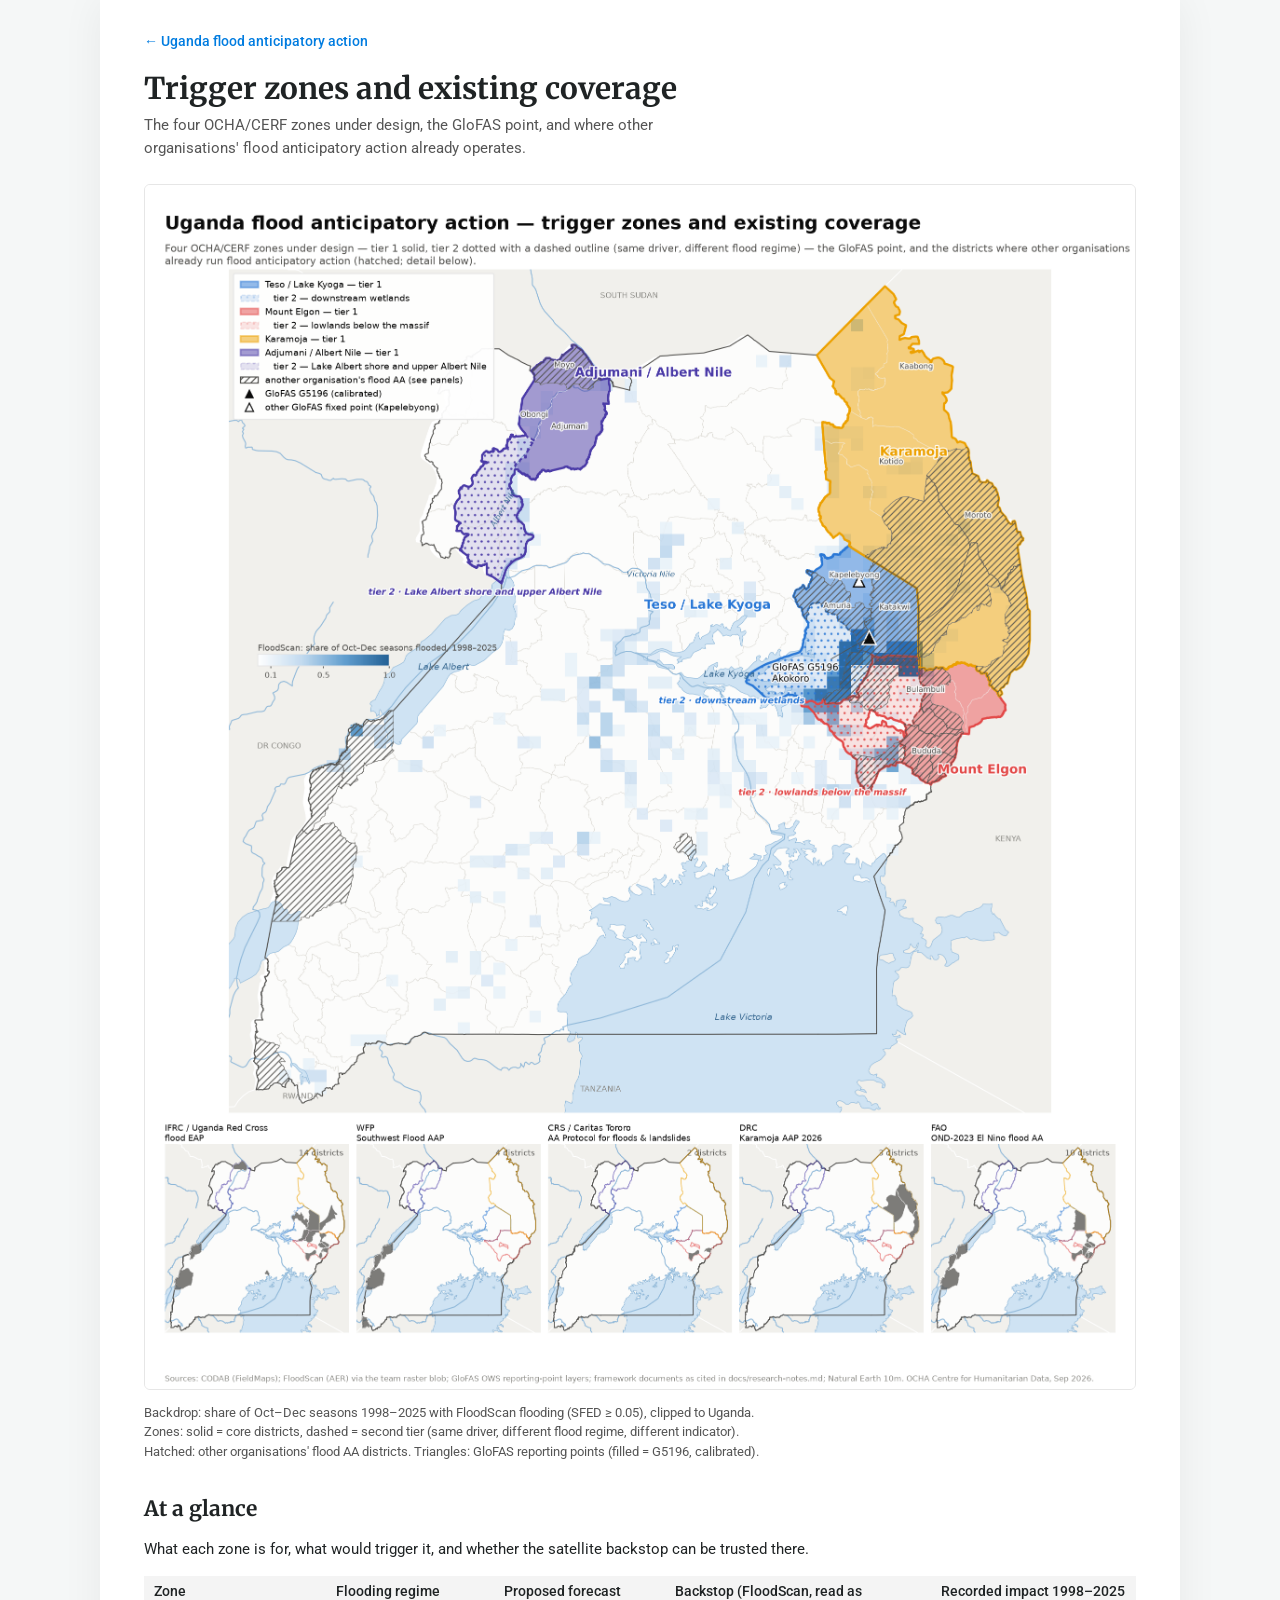
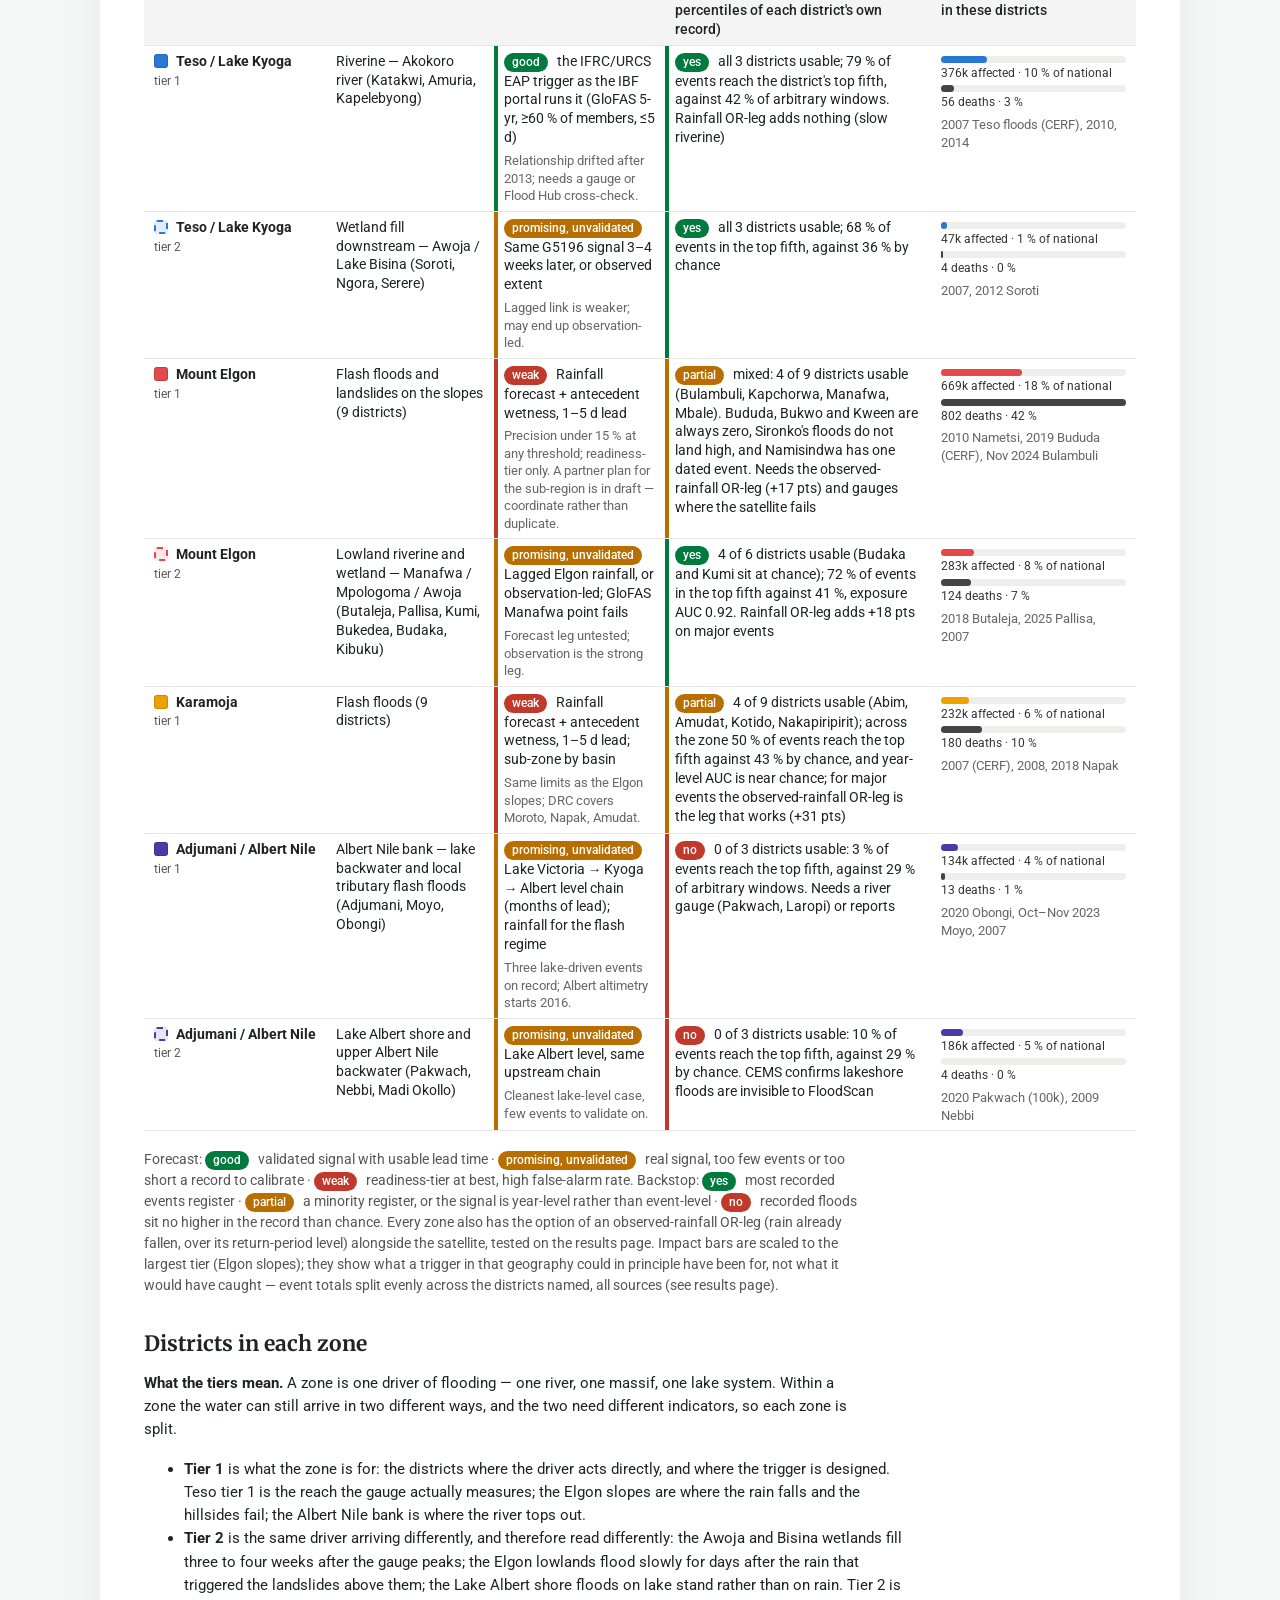
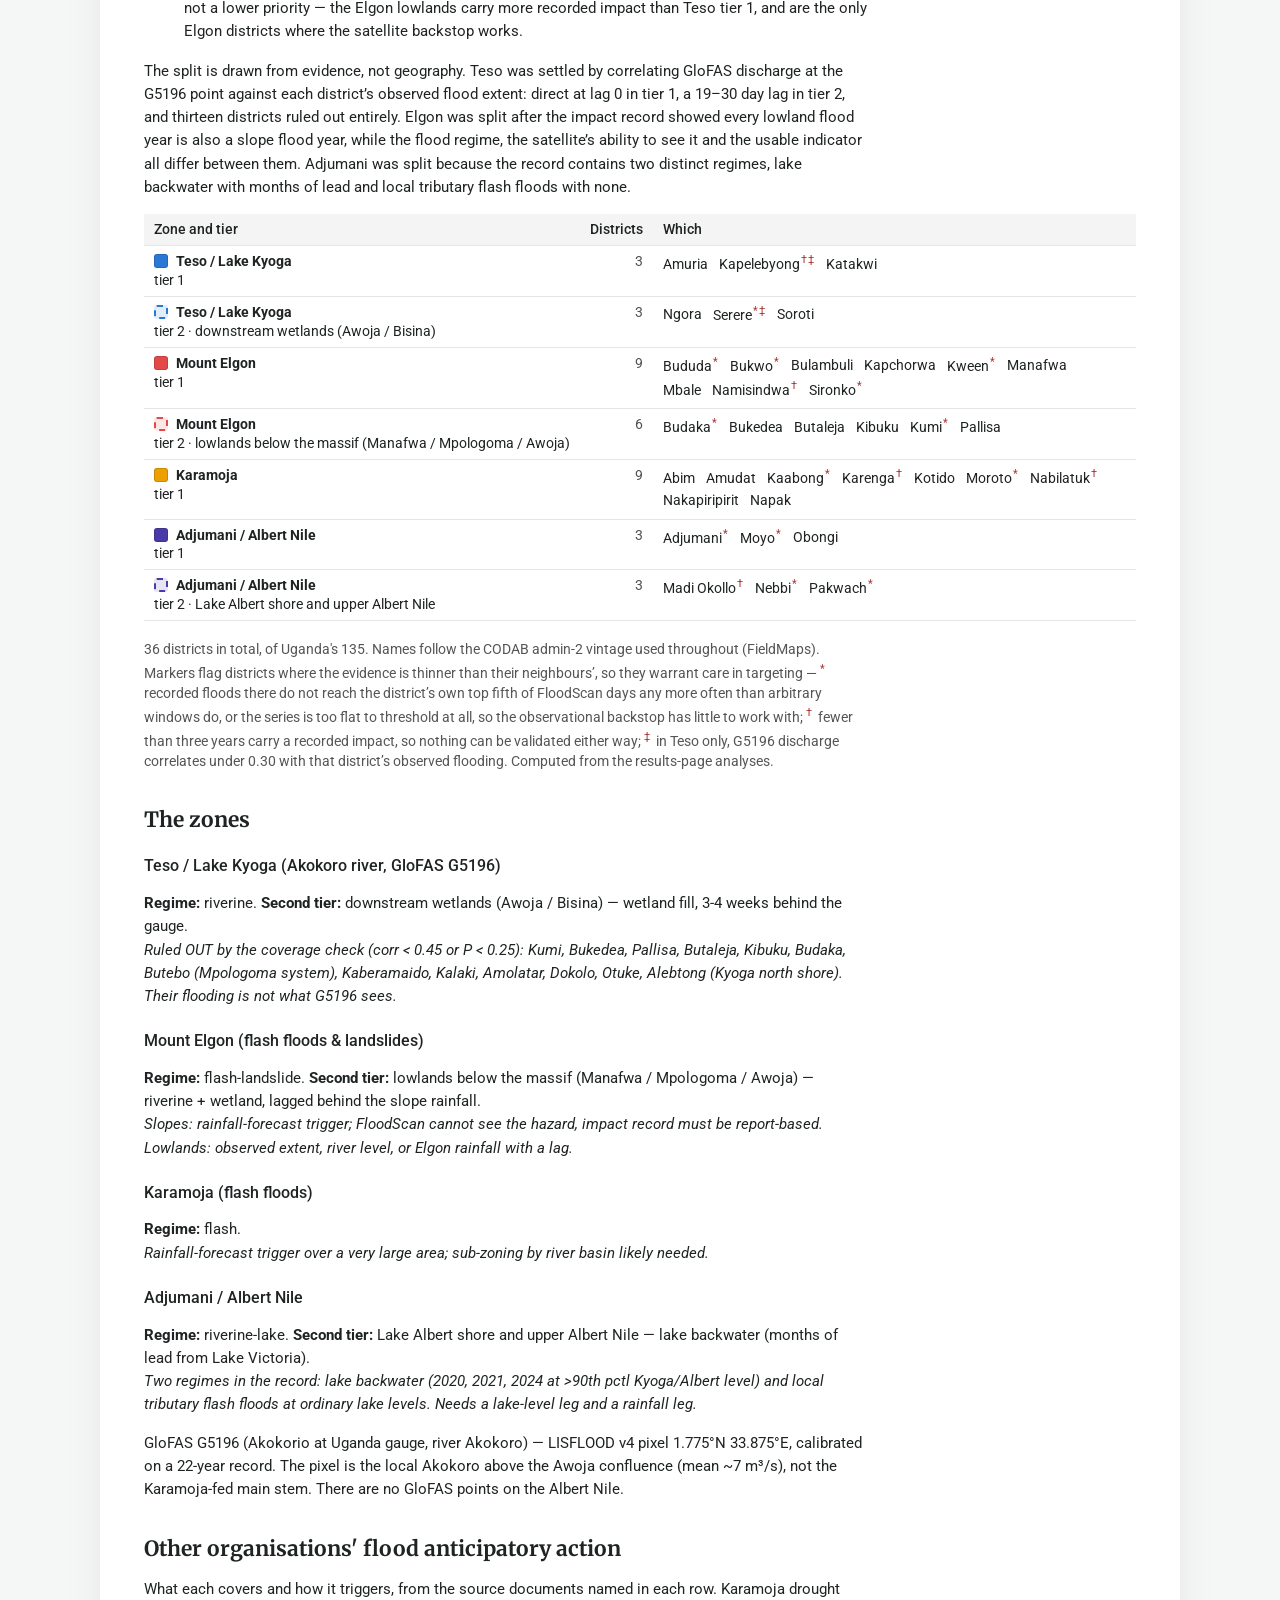
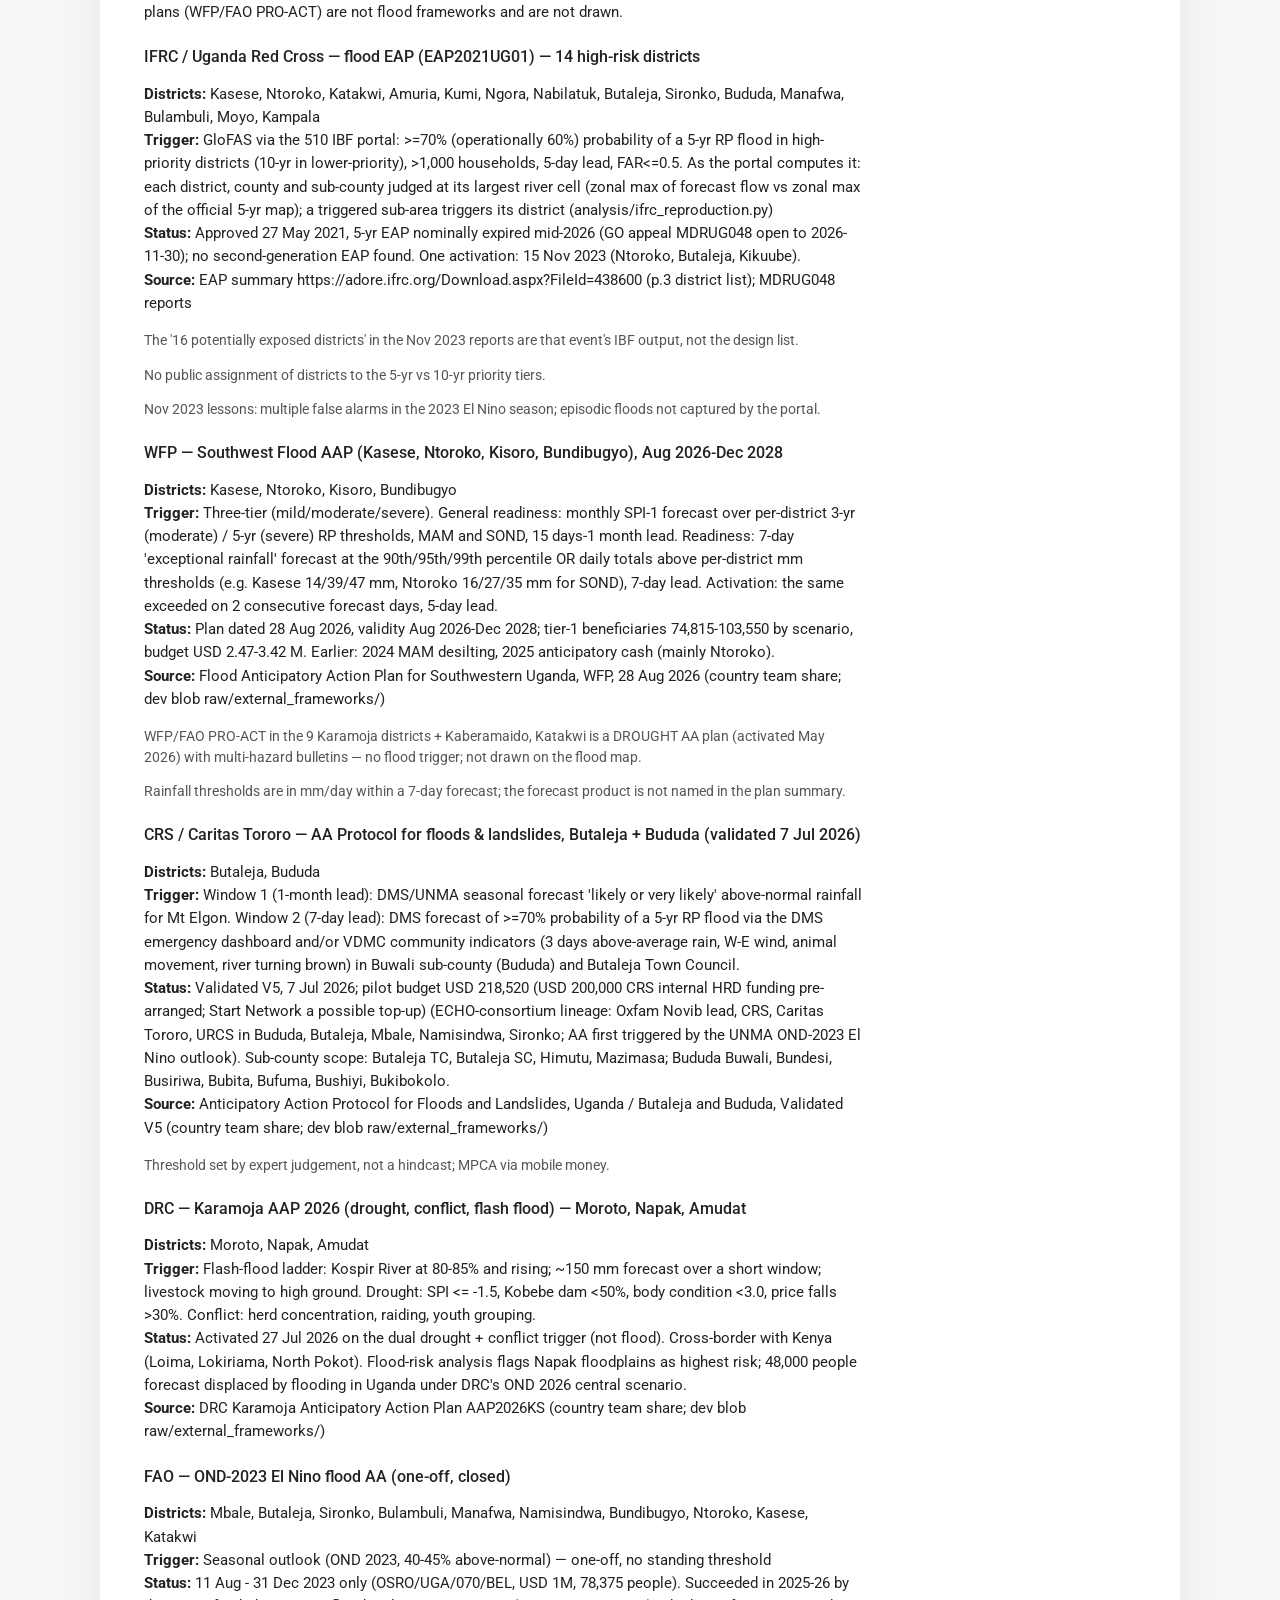
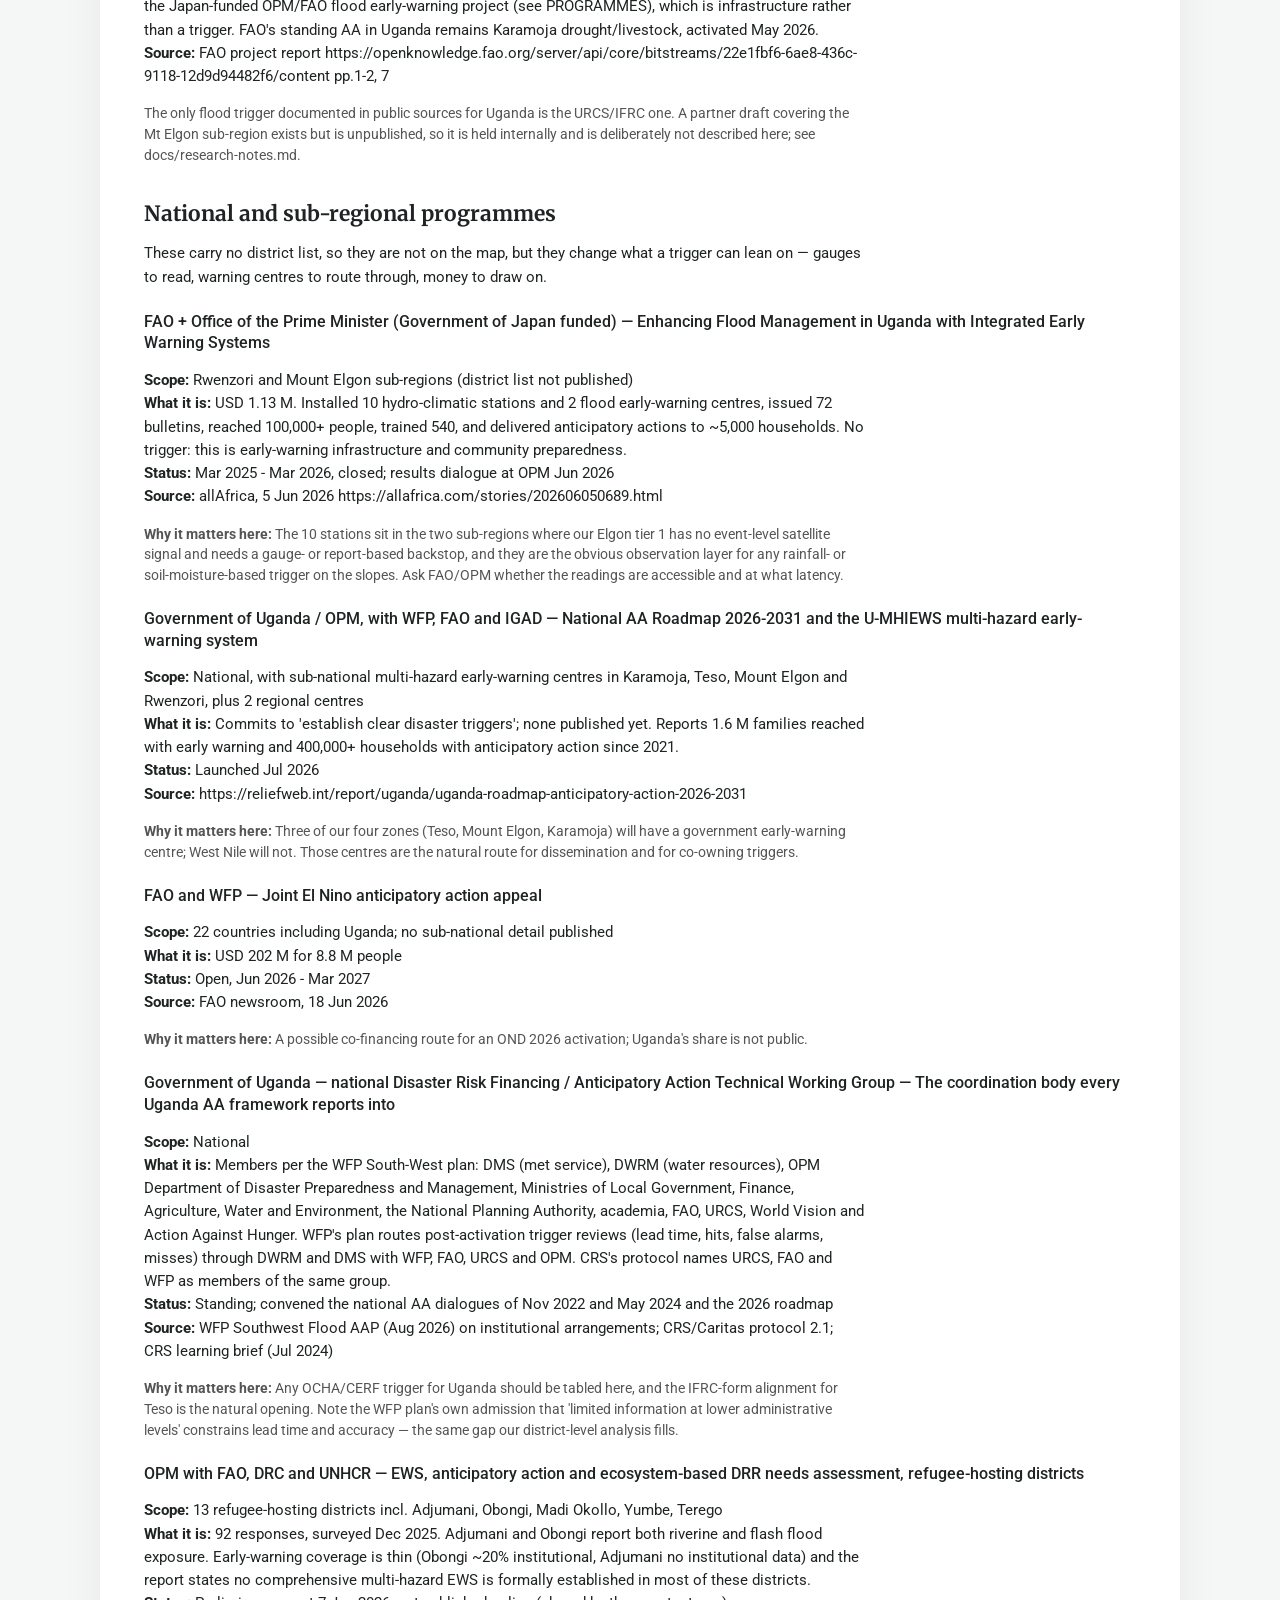
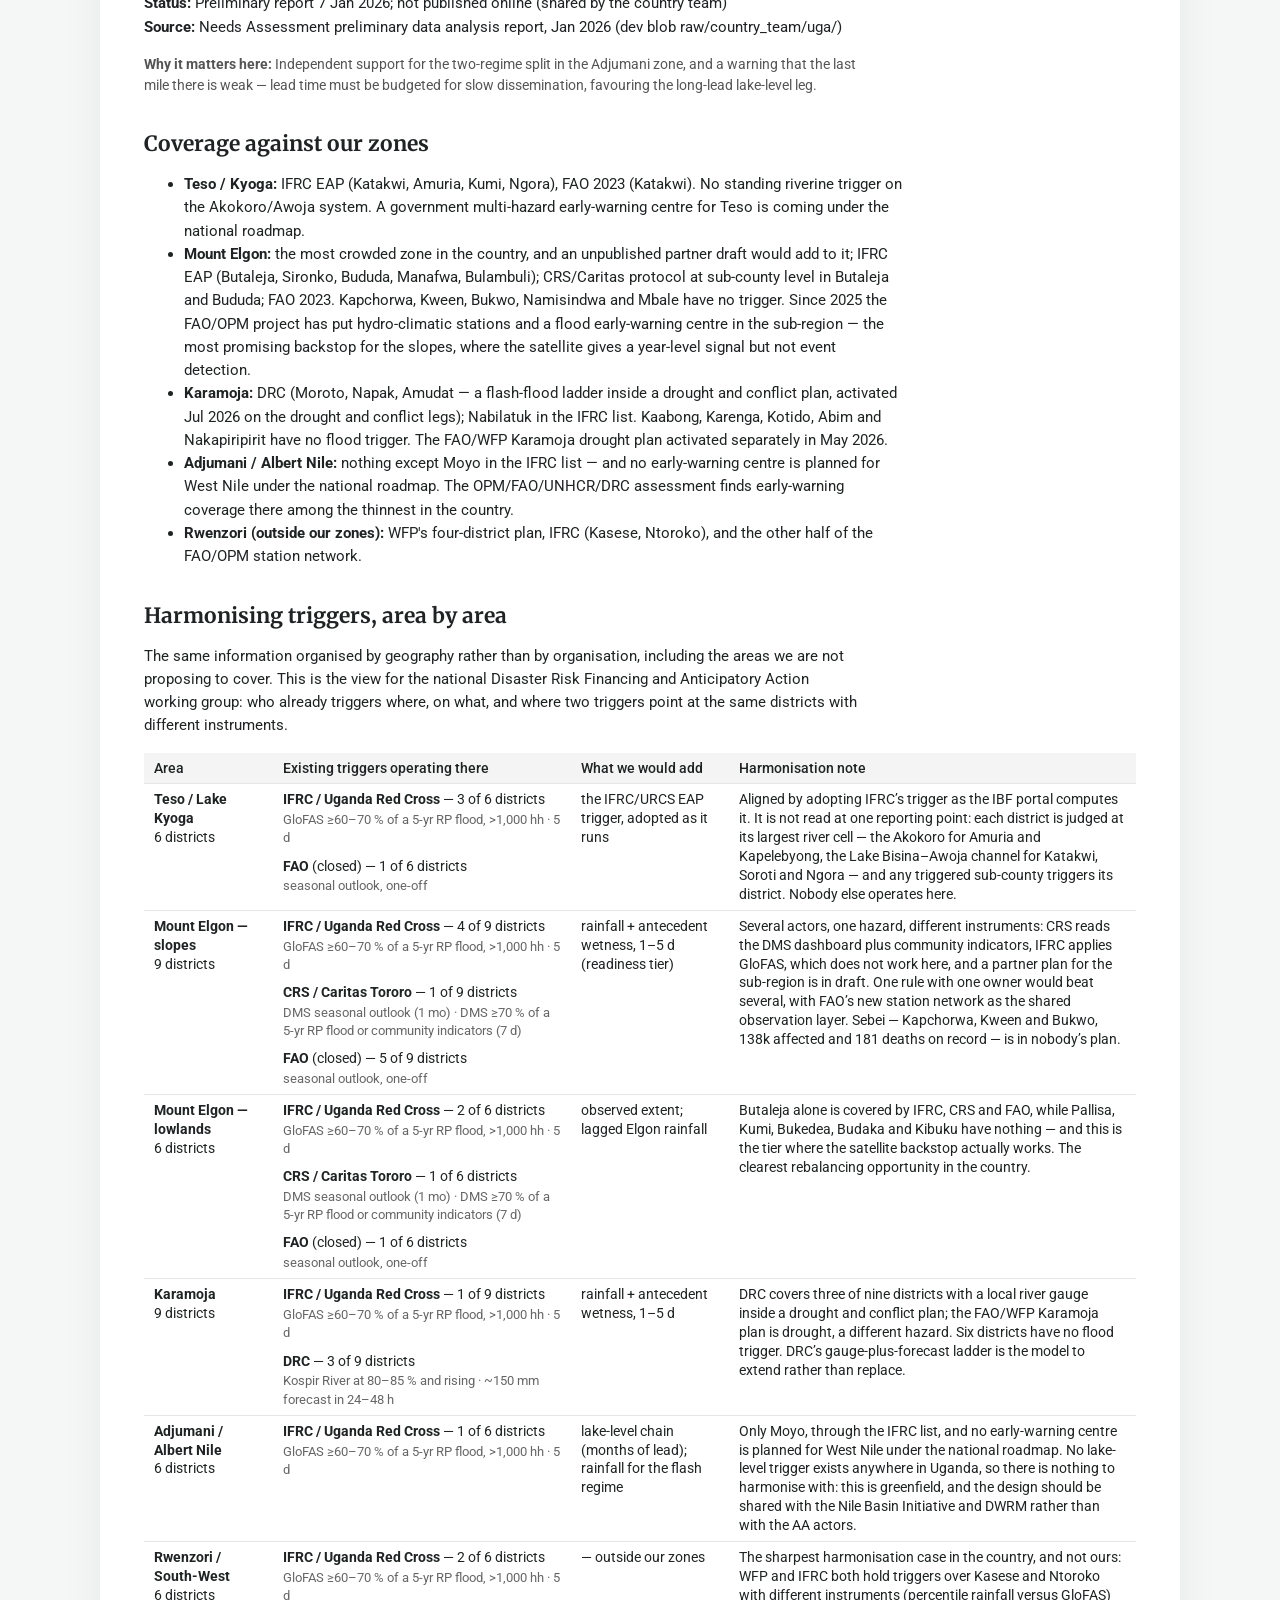
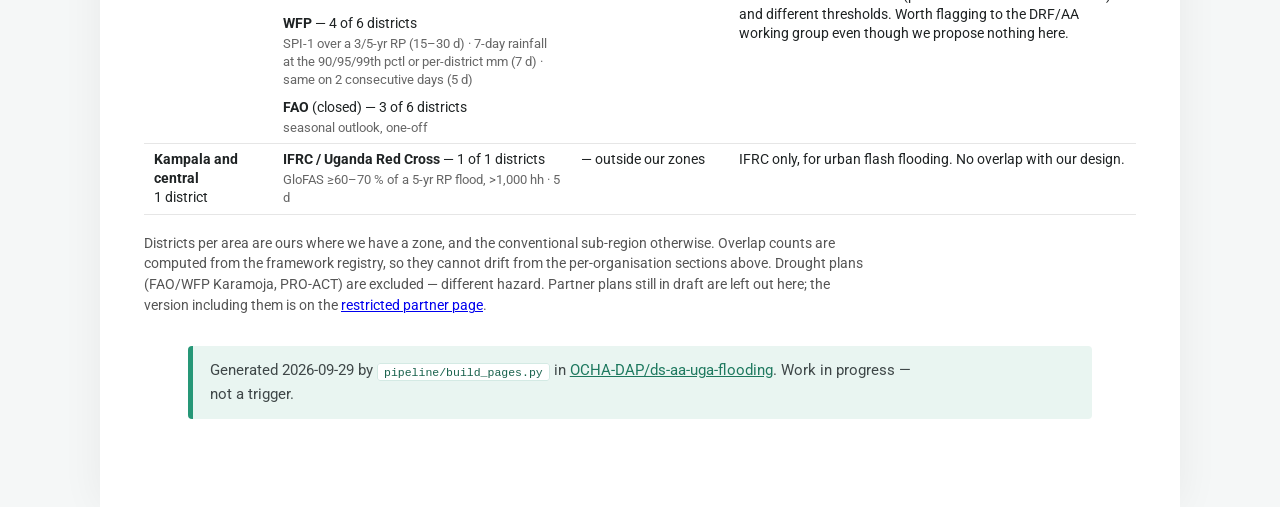
==== commit 2905f417: "Teso adopts the IFRC trigger as the portal runs it; FloodScan fallback, Karamoja and Adjumani option" ====
--- a/pages/coverage/index.html
+++ b/pages/coverage/index.html
@@ -3,10 +3,10 @@
 <title>Trigger zones and existing coverage — Uganda flood AA</title>
 <link rel="preconnect" href="https://fonts.googleapis.com"><link rel="preconnect" href="https://fonts.gstatic.com" crossorigin>
 <link href="https://fonts.googleapis.com/css2?family=Merriweather:wght@700&family=Roboto:wght@400;500;700&display=swap" rel="stylesheet">
-<link rel="stylesheet" href="../assets/site.css?v=30"><link rel="stylesheet" href="../assets/page.css?v=30">
+<link rel="stylesheet" href="../assets/site.css?v=31"><link rel="stylesheet" href="../assets/page.css?v=31">
 </head><body><div class="wrap page">
 <a class="home" href="../">&larr; Uganda flood anticipatory action</a>
 <h1>Trigger zones and existing coverage</h1><p class="sub">The four OCHA/CERF zones under design, the GloFAS point, and where other organisations' flood anticipatory action already operates.</p>
-<figure><img src="zones_coverage_map.png" alt="Map of Uganda with the four trigger zones and other organisations' flood AA coverage"><figcaption>Backdrop: share of Oct–Dec seasons 1998–2025 with FloodScan flooding (SFED ≥ 0.05), clipped to Uganda. Zones: solid = core districts, dashed = second tier (same driver, different flood regime, different indicator). Hatched: other organisations' flood AA districts. Triangles: GloFAS reporting points (filled = G5196, calibrated).</figcaption></figure><h2 id="at-a-glance">At a glance<a class="anchor" href="#at-a-glance" aria-label="Link to this section">#</a></h2><p>What each zone is for, what would trigger it, and whether the satellite backstop can be trusted there.</p><div class="tw status"><table><thead><tr><th>Zone</th><th>Flooding regime</th><th>Proposed forecast</th><th>Backstop (FloodScan, read as percentiles of each district's own record)</th><th>Recorded impact 1998–2025 in these districts</th></tr></thead><tbody><tr><td class='zn'><span class="sw sw-t1" style="background:#2a78d6"></span><strong>Teso / Lake Kyoga</strong><br><span class='tier'>tier 1</span></td><td>Riverine — Akokoro river (Katakwi, Amuria, Kapelebyong)</td><td class='rate-good'><span class='pill'>good</span> GloFAS G5196 return-period exceedance, 3–14 d lead (IFRC EAP form)<span class='fn'>Relationship drifted after 2013; needs a gauge or Flood Hub cross-check.</span></td><td class='rate-good'><span class='pill'>yes</span> all 3 districts usable; 79 % of events reach the district&#x27;s top fifth, against 42 % of arbitrary windows. Rainfall OR-leg adds nothing (slow riverine)</td><td class='imp'><div class='bar'><span style='width:25%;background:#2a78d6'></span></div><span class='barlab'>376k affected · 10 % of national</span><div class='bar'><span style='width:7%;background:#444'></span></div><span class='barlab'>56 deaths · 3 %</span><span class='fn'>2007 Teso floods (CERF), 2010, 2014</span></td></tr><tr><td class='zn'><span class="sw sw-t2" style="border-color:#2a78d6;background:#2a78d622"></span><strong>Teso / Lake Kyoga</strong><br><span class='tier'>tier 2</span></td><td>Wetland fill downstream — Awoja / Lake Bisina (Soroti, Ngora, Serere)</td><td class='rate-mid'><span class='pill'>promising, unvalidated</span> Same G5196 signal 3–4 weeks later, or observed extent<span class='fn'>Lagged link is weaker; may end up observation-led.</span></td><td class='rate-good'><span class='pill'>yes</span> all 3 districts usable; 68 % of events in the top fifth, against 36 % by chance</td><td class='imp'><div class='bar'><span style='width:3%;background:#2a78d6'></span></div><span class='barlab'>47k affected · 1 % of national</span><div class='bar'><span style='width:1%;background:#444'></span></div><span class='barlab'>4 deaths · 0 %</span><span class='fn'>2007, 2012 Soroti</span></td></tr><tr><td class='zn'><span class="sw sw-t1" style="background:#e34948"></span><strong>Mount Elgon</strong><br><span class='tier'>tier 1</span></td><td>Flash floods and landslides on the slopes (9 districts)</td><td class='rate-weak'><span class='pill'>weak</span> Rainfall forecast + antecedent wetness, 1–5 d lead<span class='fn'>Precision under 15 % at any threshold; readiness-tier only. A partner plan for the sub-region is in draft — coordinate rather than duplicate.</span></td><td class='rate-mid'><span class='pill'>partial</span> mixed: 4 of 9 districts usable (Bulambuli, Kapchorwa, Manafwa, Mbale). Bududa, Bukwo and Kween are always zero, Sironko&#x27;s floods do not land high, and Namisindwa has one dated event. Needs the observed-rainfall OR-leg (+17 pts) and gauges where the satellite fails</td><td class='imp'><div class='bar'><span style='width:44%;background:#e34948'></span></div><span class='barlab'>669k affected · 18 % of national</span><div class='bar'><span style='width:100%;background:#444'></span></div><span class='barlab'>802 deaths · 42 %</span><span class='fn'>2010 Nametsi, 2019 Bududa (CERF), Nov 2024 Bulambuli</span></td></tr><tr><td class='zn'><span class="sw sw-t2" style="border-color:#e34948;background:#e3494822"></span><strong>Mount Elgon</strong><br><span class='tier'>tier 2</span></td><td>Lowland riverine and wetland — Manafwa / Mpologoma / Awoja (Butaleja, Pallisa, Kumi, Bukedea, Budaka, Kibuku)</td><td class='rate-mid'><span class='pill'>promising, unvalidated</span> Lagged Elgon rainfall, or observation-led; GloFAS Manafwa point fails<span class='fn'>Forecast leg untested; observation is the strong leg.</span></td><td class='rate-good'><span class='pill'>yes</span> 4 of 6 districts usable (Budaka and Kumi sit at chance); 72 % of events in the top fifth against 41 %, exposure AUC 0.92. Rainfall OR-leg adds +18 pts on major events</td><td class='imp'><div class='bar'><span style='width:18%;background:#e34948'></span></div><span class='barlab'>283k affected · 8 % of national</span><div class='bar'><span style='width:16%;background:#444'></span></div><span class='barlab'>124 deaths · 7 %</span><span class='fn'>2018 Butaleja, 2025 Pallisa, 2007</span></td></tr><tr><td class='zn'><span class="sw sw-t1" style="background:#eda100"></span><strong>Karamoja</strong><br><span class='tier'>tier 1</span></td><td>Flash floods (9 districts)</td><td class='rate-weak'><span class='pill'>weak</span> Rainfall forecast + antecedent wetness, 1–5 d lead; sub-zone by basin<span class='fn'>Same limits as the Elgon slopes; DRC covers Moroto, Napak, Amudat.</span></td><td class='rate-mid'><span class='pill'>partial</span> 4 of 9 districts usable (Abim, Amudat, Kotido, Nakapiripirit); across the zone 50 % of events reach the top fifth against 43 % by chance, and year-level AUC is near chance; for major events the observed-rainfall OR-leg is the leg that works (+31 pts)</td><td class='imp'><div class='bar'><span style='width:15%;background:#eda100'></span></div><span class='barlab'>232k affected · 6 % of national</span><div class='bar'><span style='width:22%;background:#444'></span></div><span class='barlab'>180 deaths · 10 %</span><span class='fn'>2007 (CERF), 2008, 2018 Napak</span></td></tr><tr><td class='zn'><span class="sw sw-t1" style="background:#4a3aa7"></span><strong>Adjumani / Albert Nile</strong><br><span class='tier'>tier 1</span></td><td>Albert Nile bank — lake backwater and local tributary flash floods (Adjumani, Moyo, Obongi)</td><td class='rate-mid'><span class='pill'>promising, unvalidated</span> Lake Victoria → Kyoga → Albert level chain (months of lead); rainfall for the flash regime<span class='fn'>Three lake-driven events on record; Albert altimetry starts 2016.</span></td><td class='rate-weak'><span class='pill'>no</span> 0 of 3 districts usable: 3 % of events reach the top fifth, against 29 % of arbitrary windows. Needs a river gauge (Pakwach, Laropi) or reports</td><td class='imp'><div class='bar'><span style='width:9%;background:#4a3aa7'></span></div><span class='barlab'>134k affected · 4 % of national</span><div class='bar'><span style='width:2%;background:#444'></span></div><span class='barlab'>13 deaths · 1 %</span><span class='fn'>2020 Obongi, Oct–Nov 2023 Moyo, 2007</span></td></tr><tr><td class='zn'><span class="sw sw-t2" style="border-color:#4a3aa7;background:#4a3aa722"></span><strong>Adjumani / Albert Nile</strong><br><span class='tier'>tier 2</span></td><td>Lake Albert shore and upper Albert Nile backwater (Pakwach, Nebbi, Madi Okollo)</td><td class='rate-mid'><span class='pill'>promising, unvalidated</span> Lake Albert level, same upstream chain<span class='fn'>Cleanest lake-level case, few events to validate on.</span></td><td class='rate-weak'><span class='pill'>no</span> 0 of 3 districts usable: 10 % of events reach the top fifth, against 29 % by chance. CEMS confirms lakeshore floods are invisible to FloodScan</td><td class='imp'><div class='bar'><span style='width:12%;background:#4a3aa7'></span></div><span class='barlab'>186k affected · 5 % of national</span><div class='bar'><span style='width:0%;background:#444'></span></div><span class='barlab'>4 deaths · 0 %</span><span class='fn'>2020 Pakwach (100k), 2009 Nebbi</span></td></tr></tbody></table></div><p class='fn'>Forecast: <span class='pill rate-good'>good</span> validated signal with usable lead time · <span class='pill rate-mid'>promising, unvalidated</span> real signal, too few events or too short a record to calibrate · <span class='pill rate-weak'>weak</span> readiness-tier at best, high false-alarm rate. Backstop: <span class='pill rate-good'>yes</span> most recorded events register · <span class='pill rate-mid'>partial</span> a minority register, or the signal is year-level rather than event-level · <span class='pill rate-weak'>no</span> recorded floods sit no higher in the record than chance. Every zone also has the option of an observed-rainfall OR-leg (rain already fallen, over its return-period level) alongside the satellite, tested on the results page. Impact bars are scaled to the largest tier (Elgon slopes); they show what a trigger in that geography could in principle have been for, not what it would have caught — event totals split evenly across the districts named, all sources (see results page).</p><h2 id="districts-in-each-zone">Districts in each zone<a class="anchor" href="#districts-in-each-zone" aria-label="Link to this section">#</a></h2><p><strong>What the tiers mean.</strong> A zone is one driver of flooding — one river, one massif, one lake system. Within a zone the water can still arrive in two different ways, and the two need different indicators, so each zone is split.</p><ul><li><strong>Tier 1</strong> is what the zone is for: the districts where the driver acts directly, and where the trigger is designed. Teso tier 1 is the reach the gauge actually measures; the Elgon slopes are where the rain falls and the hillsides fail; the Albert Nile bank is where the river tops out.</li><li><strong>Tier 2</strong> is the same driver arriving differently, and therefore read differently: the Awoja and Bisina wetlands fill three to four weeks after the gauge peaks; the Elgon lowlands flood slowly for days after the rain that triggered the landslides above them; the Lake Albert shore floods on lake stand rather than on rain. Tier 2 is not a lower priority — the Elgon lowlands carry more recorded impact than Teso tier 1, and are the only Elgon districts where the satellite backstop works.</li></ul><p>The split is drawn from evidence, not geography. Teso was settled by correlating GloFAS discharge at the G5196 point against each district’s observed flood extent: direct at lag 0 in tier 1, a 19–30 day lag in tier 2, and thirteen districts ruled out entirely. Elgon was split after the impact record showed every lowland flood year is also a slope flood year, while the flood regime, the satellite’s ability to see it and the usable indicator all differ between them. Adjumani was split because the record contains two distinct regimes, lake backwater with months of lead and local tributary flash floods with none.</p><div class="tw zlist"><table><thead><tr><th>Zone and tier</th><th>Districts</th><th>Which</th></tr></thead><tbody><tr><td class='zn'><span class="sw sw-t1" style="background:#2a78d6"></span><strong>Teso / Lake Kyoga</strong><br><span class='tier'>tier 1</span></td><td class='cnt'>3</td><td><span class='dist'>Amuria</span><span class='dist'>Kapelebyong<sup class='mk' title='thin record; weak gauge link'>†‡</sup></span><span class='dist'>Katakwi</span></td></tr><tr><td class='zn'><span class="sw sw-t2" style="border-color:#2a78d6;background:#2a78d622"></span><strong>Teso / Lake Kyoga</strong><br><span class='tier'>tier 2 · downstream wetlands (Awoja / Bisina)</span></td><td class='cnt'>3</td><td><span class='dist'>Ngora</span><span class='dist'>Serere<sup class='mk' title='weak gauge link'>‡</sup></span><span class='dist'>Soroti</span></td></tr><tr><td class='zn'><span class="sw sw-t1" style="background:#e34948"></span><strong>Mount Elgon</strong><br><span class='tier'>tier 1</span></td><td class='cnt'>9</td><td><span class='dist'>Bududa<sup class='mk' title='flat satellite series'>*</sup></span><span class='dist'>Bukwo<sup class='mk' title='flat satellite series'>*</sup></span><span class='dist'>Bulambuli</span><span class='dist'>Kapchorwa</span><span class='dist'>Kween<sup class='mk' title='flat satellite series'>*</sup></span><span class='dist'>Manafwa</span><span class='dist'>Mbale</span><span class='dist'>Namisindwa<sup class='mk' title='thin record'>†</sup></span><span class='dist'>Sironko<sup class='mk' title='floods not visible to the satellite'>*</sup></span></td></tr><tr><td class='zn'><span class="sw sw-t2" style="border-color:#e34948;background:#e3494822"></span><strong>Mount Elgon</strong><br><span class='tier'>tier 2 · lowlands below the massif (Manafwa / Mpologoma / Awoja)</span></td><td class='cnt'>6</td><td><span class='dist'>Budaka<sup class='mk' title='floods not visible to the satellite'>*</sup></span><span class='dist'>Bukedea</span><span class='dist'>Butaleja</span><span class='dist'>Kibuku</span><span class='dist'>Kumi<sup class='mk' title='floods not visible to the satellite'>*</sup></span><span class='dist'>Pallisa</span></td></tr><tr><td class='zn'><span class="sw sw-t1" style="background:#eda100"></span><strong>Karamoja</strong><br><span class='tier'>tier 1</span></td><td class='cnt'>9</td><td><span class='dist'>Abim</span><span class='dist'>Amudat</span><span class='dist'>Kaabong<sup class='mk' title='floods not visible to the satellite'>*</sup></span><span class='dist'>Karenga<sup class='mk' title='thin record'>†</sup></span><span class='dist'>Kotido</span><span class='dist'>Moroto<sup class='mk' title='floods not visible to the satellite'>*</sup></span><span class='dist'>Nabilatuk<sup class='mk' title='thin record'>†</sup></span><span class='dist'>Nakapiripirit</span><span class='dist'>Napak<sup class='mk' title='floods not visible to the satellite'>*</sup></span></td></tr><tr><td class='zn'><span class="sw sw-t1" style="background:#4a3aa7"></span><strong>Adjumani / Albert Nile</strong><br><span class='tier'>tier 1</span></td><td class='cnt'>3</td><td><span class='dist'>Adjumani<sup class='mk' title='floods not visible to the satellite'>*</sup></span><span class='dist'>Moyo<sup class='mk' title='floods not visible to the satellite'>*</sup></span><span class='dist'>Obongi</span></td></tr><tr><td class='zn'><span class="sw sw-t2" style="border-color:#4a3aa7;background:#4a3aa722"></span><strong>Adjumani / Albert Nile</strong><br><span class='tier'>tier 2 · Lake Albert shore and upper Albert Nile</span></td><td class='cnt'>3</td><td><span class='dist'>Madi Okollo<sup class='mk' title='thin record'>†</sup></span><span class='dist'>Nebbi<sup class='mk' title='flat satellite series'>*</sup></span><span class='dist'>Pakwach<sup class='mk' title='floods not visible to the satellite'>*</sup></span></td></tr></tbody></table></div><p class='fn'>36 districts in total, of Uganda's 135. Names follow the CODAB admin-2 vintage used throughout (FieldMaps). Markers flag districts where the evidence is thinner than their neighbours’, so they warrant care in targeting — <sup class='mk'>*</sup> recorded floods there do not reach the district’s own top fifth of FloodScan days any more often than arbitrary windows do, or the series is too flat to threshold at all, so the observational backstop has little to work with; <sup class='mk'>†</sup> fewer than three years carry a recorded impact, so nothing can be validated either way; <sup class='mk'>‡</sup> in Teso only, G5196 discharge correlates under 0.30 with that district’s observed flooding. Computed from the results-page analyses.</p><h2 id="the-zones">The zones<a class="anchor" href="#the-zones" aria-label="Link to this section">#</a></h2><h3 id="teso-lake-kyoga-akokoro-river-glofas-g5196">Teso / Lake Kyoga (Akokoro river, GloFAS G5196)<a class="anchor" href="#teso-lake-kyoga-akokoro-river-glofas-g5196" aria-label="Link to this section">#</a></h3><p><strong>Regime:</strong> riverine. <strong>Second tier:</strong> downstream wetlands (Awoja / Bisina) — wetland fill, 3-4 weeks behind the gauge.<br><em>Ruled OUT by the coverage check (corr &lt; 0.45 or P &lt; 0.25): Kumi, Bukedea, Pallisa, Butaleja, Kibuku, Budaka, Butebo (Mpologoma system), Kaberamaido, Kalaki, Amolatar, Dokolo, Otuke, Alebtong (Kyoga north shore). Their flooding is not what G5196 sees.</em></p><h3 id="mount-elgon-flash-floods-landslides">Mount Elgon (flash floods &amp; landslides)<a class="anchor" href="#mount-elgon-flash-floods-landslides" aria-label="Link to this section">#</a></h3><p><strong>Regime:</strong> flash-landslide. <strong>Second tier:</strong> lowlands below the massif (Manafwa / Mpologoma / Awoja) — riverine + wetland, lagged behind the slope rainfall.<br><em>Slopes: rainfall-forecast trigger; FloodScan cannot see the hazard, impact record must be report-based. Lowlands: observed extent, river level, or Elgon rainfall with a lag.</em></p><h3 id="karamoja-flash-floods">Karamoja (flash floods)<a class="anchor" href="#karamoja-flash-floods" aria-label="Link to this section">#</a></h3><p><strong>Regime:</strong> flash.<br><em>Rainfall-forecast trigger over a very large area; sub-zoning by river basin likely needed.</em></p><h3 id="adjumani-albert-nile">Adjumani / Albert Nile<a class="anchor" href="#adjumani-albert-nile" aria-label="Link to this section">#</a></h3><p><strong>Regime:</strong> riverine-lake. <strong>Second tier:</strong> Lake Albert shore and upper Albert Nile — lake backwater (months of lead from Lake Victoria).<br><em>Two regimes in the record: lake backwater (2020, 2021, 2024 at &gt;90th pctl Kyoga/Albert level) and local tributary flash floods at ordinary lake levels. Needs a lake-level leg and a rainfall leg.</em></p><p>GloFAS G5196 (Akokorio at Uganda gauge, river Akokoro) — LISFLOOD v4 pixel 1.775°N 33.875°E, calibrated on a 22-year record. The pixel is the local Akokoro above the Awoja confluence (mean ~7 m³/s), not the Karamoja-fed main stem. There are no GloFAS points on the Albert Nile.</p><h2 id="other-organisations-flood-anticipatory-action">Other organisations' flood anticipatory action<a class="anchor" href="#other-organisations-flood-anticipatory-action" aria-label="Link to this section">#</a></h2><p>What each covers and how it triggers, from the source documents named in each row. Karamoja drought plans (WFP/FAO PRO-ACT) are not flood frameworks and are not drawn.</p><h3 id="ifrc-uganda-red-cross-flood-eap-eap2021ug01-14-high-risk-districts">IFRC / Uganda Red Cross — flood EAP (EAP2021UG01) — 14 high-risk districts<a class="anchor" href="#ifrc-uganda-red-cross-flood-eap-eap2021ug01-14-high-risk-districts" aria-label="Link to this section">#</a></h3><p><strong>Districts:</strong> Kasese, Ntoroko, Katakwi, Amuria, Kumi, Ngora, Nabilatuk, Butaleja, Sironko, Bududa, Manafwa, Bulambuli, Moyo, Kampala<br><strong>Trigger:</strong> GloFAS via the 510 IBF portal: &gt;=70% (operationally 60%) probability of a 5-yr RP flood in high-priority districts (10-yr in lower-priority), &gt;1,000 households, 5-day lead, FAR&lt;=0.5<br><strong>Status:</strong> Approved 27 May 2021, 5-yr EAP nominally expired mid-2026 (GO appeal MDRUG048 open to 2026-11-30); no second-generation EAP found. One activation: 15 Nov 2023 (Ntoroko, Butaleja, Kikuube).<br><strong>Source:</strong> EAP summary https://adore.ifrc.org/Download.aspx?FileId=438600 (p.3 district list); MDRUG048 reports</p><p class='fn'>The &#x27;16 potentially exposed districts&#x27; in the Nov 2023 reports are that event&#x27;s IBF output, not the design list.</p><p class='fn'>No public assignment of districts to the 5-yr vs 10-yr priority tiers.</p><p class='fn'>Nov 2023 lessons: multiple false alarms in the 2023 El Nino season; episodic floods not captured by the portal.</p><h3 id="wfp-southwest-flood-aap-kasese-ntoroko-kisoro-bundibugyo-aug-2026-dec-2028">WFP — Southwest Flood AAP (Kasese, Ntoroko, Kisoro, Bundibugyo), Aug 2026-Dec 2028<a class="anchor" href="#wfp-southwest-flood-aap-kasese-ntoroko-kisoro-bundibugyo-aug-2026-dec-2028" aria-label="Link to this section">#</a></h3><p><strong>Districts:</strong> Kasese, Ntoroko, Kisoro, Bundibugyo<br><strong>Trigger:</strong> Three-tier (mild/moderate/severe). General readiness: monthly SPI-1 forecast over per-district 3-yr (moderate) / 5-yr (severe) RP thresholds, MAM and SOND, 15 days-1 month lead. Readiness: 7-day &#x27;exceptional rainfall&#x27; forecast at the 90th/95th/99th percentile OR daily totals above per-district mm thresholds (e.g. Kasese 14/39/47 mm, Ntoroko 16/27/35 mm for SOND), 7-day lead. Activation: the same exceeded on 2 consecutive forecast days, 5-day lead.<br><strong>Status:</strong> Plan dated 28 Aug 2026, validity Aug 2026-Dec 2028; tier-1 beneficiaries 74,815-103,550 by scenario, budget USD 2.47-3.42 M. Earlier: 2024 MAM desilting, 2025 anticipatory cash (mainly Ntoroko).<br><strong>Source:</strong> Flood Anticipatory Action Plan for Southwestern Uganda, WFP, 28 Aug 2026 (country team share; dev blob raw/external_frameworks/)</p><p class='fn'>WFP/FAO PRO-ACT in the 9 Karamoja districts + Kaberamaido, Katakwi is a DROUGHT AA plan (activated May 2026) with multi-hazard bulletins — no flood trigger; not drawn on the flood map.</p><p class='fn'>Rainfall thresholds are in mm/day within a 7-day forecast; the forecast product is not named in the plan summary.</p><h3 id="crs-caritas-tororo-aa-protocol-for-floods-landslides-butaleja-bududa-validated-7-jul-2026">CRS / Caritas Tororo — AA Protocol for floods &amp; landslides, Butaleja + Bududa (validated 7 Jul 2026)<a class="anchor" href="#crs-caritas-tororo-aa-protocol-for-floods-landslides-butaleja-bududa-validated-7-jul-2026" aria-label="Link to this section">#</a></h3><p><strong>Districts:</strong> Butaleja, Bududa<br><strong>Trigger:</strong> Window 1 (1-month lead): DMS/UNMA seasonal forecast &#x27;likely or very likely&#x27; above-normal rainfall for Mt Elgon. Window 2 (7-day lead): DMS forecast of &gt;=70% probability of a 5-yr RP flood via the DMS emergency dashboard and/or VDMC community indicators (3 days above-average rain, W-E wind, animal movement, river turning brown) in Buwali sub-county (Bududa) and Butaleja Town Council.<br><strong>Status:</strong> Validated V5, 7 Jul 2026; pilot budget USD 218,520 (USD 200,000 CRS internal HRD funding pre-arranged; Start Network a possible top-up) (ECHO-consortium lineage: Oxfam Novib lead, CRS, Caritas Tororo, URCS in Bududa, Butaleja, Mbale, Namisindwa, Sironko; AA first triggered by the UNMA OND-2023 El Nino outlook). Sub-county scope: Butaleja TC, Butaleja SC, Himutu, Mazimasa; Bududa Buwali, Bundesi, Busiriwa, Bubita, Bufuma, Bushiyi, Bukibokolo.<br><strong>Source:</strong> Anticipatory Action Protocol for Floods and Landslides, Uganda / Butaleja and Bududa, Validated V5 (country team share; dev blob raw/external_frameworks/)</p><p class='fn'>Threshold set by expert judgement, not a hindcast; MPCA via mobile money.</p><h3 id="drc-karamoja-aap-2026-drought-conflict-flash-flood-moroto-napak-amudat">DRC — Karamoja AAP 2026 (drought, conflict, flash flood) — Moroto, Napak, Amudat<a class="anchor" href="#drc-karamoja-aap-2026-drought-conflict-flash-flood-moroto-napak-amudat" aria-label="Link to this section">#</a></h3><p><strong>Districts:</strong> Moroto, Napak, Amudat<br><strong>Trigger:</strong> Flash-flood ladder: Kospir River at 80-85% and rising; ~150 mm forecast over a short window; livestock moving to high ground. Drought: SPI &lt;= -1.5, Kobebe dam &lt;50%, body condition &lt;3.0, price falls &gt;30%. Conflict: herd concentration, raiding, youth grouping.<br><strong>Status:</strong> Activated 27 Jul 2026 on the dual drought + conflict trigger (not flood). Cross-border with Kenya (Loima, Lokiriama, North Pokot). Flood-risk analysis flags Napak floodplains as highest risk; 48,000 people forecast displaced by flooding in Uganda under DRC&#x27;s OND 2026 central scenario.<br><strong>Source:</strong> DRC Karamoja Anticipatory Action Plan AAP2026KS (country team share; dev blob raw/external_frameworks/)</p><h3 id="fao-ond-2023-el-nino-flood-aa-one-off-closed">FAO — OND-2023 El Nino flood AA (one-off, closed)<a class="anchor" href="#fao-ond-2023-el-nino-flood-aa-one-off-closed" aria-label="Link to this section">#</a></h3><p><strong>Districts:</strong> Mbale, Butaleja, Sironko, Bulambuli, Manafwa, Namisindwa, Bundibugyo, Ntoroko, Kasese, Katakwi<br><strong>Trigger:</strong> Seasonal outlook (OND 2023, 40-45% above-normal) — one-off, no standing threshold<br><strong>Status:</strong> 11 Aug - 31 Dec 2023 only (OSRO/UGA/070/BEL, USD 1M, 78,375 people). Succeeded in 2025-26 by the Japan-funded OPM/FAO flood early-warning project (see PROGRAMMES), which is infrastructure rather than a trigger. FAO&#x27;s standing AA in Uganda remains Karamoja drought/livestock, activated May 2026.<br><strong>Source:</strong> FAO project report https://openknowledge.fao.org/server/api/core/bitstreams/22e1fbf6-6ae8-436c-9118-12d9d94482f6/content pp.1-2, 7</p><p class='fn'>The only flood trigger documented in public sources for Uganda is the URCS/IFRC one. A partner draft covering the Mt Elgon sub-region exists but is unpublished, so it is held internally and is deliberately not described here; see docs/research-notes.md.</p><h2 id="national-and-sub-regional-programmes">National and sub-regional programmes<a class="anchor" href="#national-and-sub-regional-programmes" aria-label="Link to this section">#</a></h2><p>These carry no district list, so they are not on the map, but they change what a trigger can lean on — gauges to read, warning centres to route through, money to draw on.</p><h3 id="fao-office-of-the-prime-minister-government-of-japan-funded-enhancing-flood-management-in-uganda-with-integrated-early-warning-systems">FAO + Office of the Prime Minister (Government of Japan funded) — Enhancing Flood Management in Uganda with Integrated Early Warning Systems<a class="anchor" href="#fao-office-of-the-prime-minister-government-of-japan-funded-enhancing-flood-management-in-uganda-with-integrated-early-warning-systems" aria-label="Link to this section">#</a></h3><p><strong>Scope:</strong> Rwenzori and Mount Elgon sub-regions (district list not published)<br><strong>What it is:</strong> USD 1.13 M. Installed 10 hydro-climatic stations and 2 flood early-warning centres, issued 72 bulletins, reached 100,000+ people, trained 540, and delivered anticipatory actions to ~5,000 households. No trigger: this is early-warning infrastructure and community preparedness.<br><strong>Status:</strong> Mar 2025 - Mar 2026, closed; results dialogue at OPM Jun 2026<br><strong>Source:</strong> allAfrica, 5 Jun 2026 https://allafrica.com/stories/202606050689.html</p><p class='fn'><strong>Why it matters here:</strong> The 10 stations sit in the two sub-regions where our Elgon tier 1 has no event-level satellite signal and needs a gauge- or report-based backstop, and they are the obvious observation layer for any rainfall- or soil-moisture-based trigger on the slopes. Ask FAO/OPM whether the readings are accessible and at what latency.</p><h3 id="government-of-uganda-opm-with-wfp-fao-and-igad-national-aa-roadmap-2026-2031-and-the-u-mhiews-multi-hazard-early-warning-system">Government of Uganda / OPM, with WFP, FAO and IGAD — National AA Roadmap 2026-2031 and the U-MHIEWS multi-hazard early-warning system<a class="anchor" href="#government-of-uganda-opm-with-wfp-fao-and-igad-national-aa-roadmap-2026-2031-and-the-u-mhiews-multi-hazard-early-warning-system" aria-label="Link to this section">#</a></h3><p><strong>Scope:</strong> National, with sub-national multi-hazard early-warning centres in Karamoja, Teso, Mount Elgon and Rwenzori, plus 2 regional centres<br><strong>What it is:</strong> Commits to &#x27;establish clear disaster triggers&#x27;; none published yet. Reports 1.6 M families reached with early warning and 400,000+ households with anticipatory action since 2021.<br><strong>Status:</strong> Launched Jul 2026<br><strong>Source:</strong> https://reliefweb.int/report/uganda/uganda-roadmap-anticipatory-action-2026-2031</p><p class='fn'><strong>Why it matters here:</strong> Three of our four zones (Teso, Mount Elgon, Karamoja) will have a government early-warning centre; West Nile will not. Those centres are the natural route for dissemination and for co-owning triggers.</p><h3 id="fao-and-wfp-joint-el-nino-anticipatory-action-appeal">FAO and WFP — Joint El Nino anticipatory action appeal<a class="anchor" href="#fao-and-wfp-joint-el-nino-anticipatory-action-appeal" aria-label="Link to this section">#</a></h3><p><strong>Scope:</strong> 22 countries including Uganda; no sub-national detail published<br><strong>What it is:</strong> USD 202 M for 8.8 M people<br><strong>Status:</strong> Open, Jun 2026 - Mar 2027<br><strong>Source:</strong> FAO newsroom, 18 Jun 2026</p><p class='fn'><strong>Why it matters here:</strong> A possible co-financing route for an OND 2026 activation; Uganda&#x27;s share is not public.</p><h3 id="government-of-uganda-national-disaster-risk-financing-anticipatory-action-technical-working-group-the-coordination-body-every-uganda-aa-framework-reports-into">Government of Uganda — national Disaster Risk Financing / Anticipatory Action Technical Working Group — The coordination body every Uganda AA framework reports into<a class="anchor" href="#government-of-uganda-national-disaster-risk-financing-anticipatory-action-technical-working-group-the-coordination-body-every-uganda-aa-framework-reports-into" aria-label="Link to this section">#</a></h3><p><strong>Scope:</strong> National<br><strong>What it is:</strong> Members per the WFP South-West plan: DMS (met service), DWRM (water resources), OPM Department of Disaster Preparedness and Management, Ministries of Local Government, Finance, Agriculture, Water and Environment, the National Planning Authority, academia, FAO, URCS, World Vision and Action Against Hunger. WFP&#x27;s plan routes post-activation trigger reviews (lead time, hits, false alarms, misses) through DWRM and DMS with WFP, FAO, URCS and OPM. CRS&#x27;s protocol names URCS, FAO and WFP as members of the same group.<br><strong>Status:</strong> Standing; convened the national AA dialogues of Nov 2022 and May 2024 and the 2026 roadmap<br><strong>Source:</strong> WFP Southwest Flood AAP (Aug 2026) on institutional arrangements; CRS/Caritas protocol 2.1; CRS learning brief (Jul 2024)</p><p class='fn'><strong>Why it matters here:</strong> Any OCHA/CERF trigger for Uganda should be tabled here, and the IFRC-form alignment for Teso is the natural opening. Note the WFP plan&#x27;s own admission that &#x27;limited information at lower administrative levels&#x27; constrains lead time and accuracy — the same gap our district-level analysis fills.</p><h3 id="opm-with-fao-drc-and-unhcr-ews-anticipatory-action-and-ecosystem-based-drr-needs-assessment-refugee-hosting-districts">OPM with FAO, DRC and UNHCR — EWS, anticipatory action and ecosystem-based DRR needs assessment, refugee-hosting districts<a class="anchor" href="#opm-with-fao-drc-and-unhcr-ews-anticipatory-action-and-ecosystem-based-drr-needs-assessment-refugee-hosting-districts" aria-label="Link to this section">#</a></h3><p><strong>Scope:</strong> 13 refugee-hosting districts incl. Adjumani, Obongi, Madi Okollo, Yumbe, Terego<br><strong>What it is:</strong> 92 responses, surveyed Dec 2025. Adjumani and Obongi report both riverine and flash flood exposure. Early-warning coverage is thin (Obongi ~20% institutional, Adjumani no institutional data) and the report states no comprehensive multi-hazard EWS is formally established in most of these districts.<br><strong>Status:</strong> Preliminary report 7 Jan 2026; not published online (shared by the country team)<br><strong>Source:</strong> Needs Assessment preliminary data analysis report, Jan 2026 (dev blob raw/country_team/uga/)</p><p class='fn'><strong>Why it matters here:</strong> Independent support for the two-regime split in the Adjumani zone, and a warning that the last mile there is weak — lead time must be budgeted for slow dissemination, favouring the long-lead lake-level leg.</p><h2 id="coverage-against-our-zones">Coverage against our zones<a class="anchor" href="#coverage-against-our-zones" aria-label="Link to this section">#</a></h2><ul><li><strong>Teso / Kyoga:</strong> IFRC EAP (Katakwi, Amuria, Kumi, Ngora), FAO 2023 (Katakwi). No standing riverine trigger on the Akokoro/Awoja system. A government multi-hazard early-warning centre for Teso is coming under the national roadmap.</li><li><strong>Mount Elgon:</strong> the most crowded zone in the country, and an unpublished partner draft would add to it; IFRC EAP (Butaleja, Sironko, Bududa, Manafwa, Bulambuli); CRS/Caritas protocol at sub-county level in Butaleja and Bududa; FAO 2023. Kapchorwa, Kween, Bukwo, Namisindwa and Mbale have no trigger. Since 2025 the FAO/OPM project has put hydro-climatic stations and a flood early-warning centre in the sub-region — the most promising backstop for the slopes, where the satellite gives a year-level signal but not event detection.</li><li><strong>Karamoja:</strong> DRC (Moroto, Napak, Amudat — a flash-flood ladder inside a drought and conflict plan, activated Jul 2026 on the drought and conflict legs); Nabilatuk in the IFRC list. Kaabong, Karenga, Kotido, Abim and Nakapiripirit have no flood trigger. The FAO/WFP Karamoja drought plan activated separately in May 2026.</li><li><strong>Adjumani / Albert Nile:</strong> nothing except Moyo in the IFRC list — and no early-warning centre is planned for West Nile under the national roadmap. The OPM/FAO/UNHCR/DRC assessment finds early-warning coverage there among the thinnest in the country.</li><li><strong>Rwenzori (outside our zones):</strong> WFP's four-district plan, IFRC (Kasese, Ntoroko), and the other half of the FAO/OPM station network.</li></ul><h2 id="harmonising-triggers-area-by-area">Harmonising triggers, area by area<a class="anchor" href="#harmonising-triggers-area-by-area" aria-label="Link to this section">#</a></h2><p>The same information organised by geography rather than by organisation, including the areas we are not proposing to cover. This is the view for the national Disaster Risk Financing and Anticipatory Action working group: who already triggers where, on what, and where two triggers point at the same districts with different instruments.</p><div class="tw harmon"><table><thead><tr><th>Area</th><th>Existing triggers operating there</th><th>What we would add</th><th>Harmonisation note</th></tr></thead><tbody><tr><td class='zn'><strong>Teso / Lake Kyoga</strong><br><span class='tier'>6 districts</span></td><td><div class='who'><strong>IFRC / Uganda Red Cross</strong> &mdash; 3 of 6 districts<span class='fn'>GloFAS ≥60–70 % of a 5-yr RP flood, >1,000 hh · 5 d</span></div><div class='who'><strong>FAO</strong> (closed) &mdash; 1 of 6 districts<span class='fn'>seasonal outlook, one-off</span></div></td><td>GloFAS G5196 return-period exceedance, 3–14 d</td><td>IFRC covers four of our six districts with the same instrument we propose. Agree one reporting point and one threshold: Akokoro is the only defensible point in the sub-region, and thresholds have to be set in model space. Nobody else operates here.</td></tr><tr><td class='zn'><strong>Mount Elgon — slopes</strong><br><span class='tier'>9 districts</span></td><td><div class='who'><strong>IFRC / Uganda Red Cross</strong> &mdash; 4 of 9 districts<span class='fn'>GloFAS ≥60–70 % of a 5-yr RP flood, >1,000 hh · 5 d</span></div><div class='who'><strong>CRS / Caritas Tororo</strong> &mdash; 1 of 9 districts<span class='fn'>DMS seasonal outlook (1 mo) · DMS ≥70 % of a 5-yr RP flood or community indicators (7 d)</span></div><div class='who'><strong>FAO</strong> (closed) &mdash; 5 of 9 districts<span class='fn'>seasonal outlook, one-off</span></div></td><td>rainfall + antecedent wetness, 1–5 d (readiness tier)</td><td>Several actors, one hazard, different instruments: CRS reads the DMS dashboard plus community indicators, IFRC applies GloFAS, which does not work here, and a partner plan for the sub-region is in draft. One rule with one owner would beat several, with FAO’s new station network as the shared observation layer. Sebei — Kapchorwa, Kween and Bukwo, 138k affected and 181 deaths on record — is in nobody’s plan.</td></tr><tr><td class='zn'><strong>Mount Elgon — lowlands</strong><br><span class='tier'>6 districts</span></td><td><div class='who'><strong>IFRC / Uganda Red Cross</strong> &mdash; 2 of 6 districts<span class='fn'>GloFAS ≥60–70 % of a 5-yr RP flood, >1,000 hh · 5 d</span></div><div class='who'><strong>CRS / Caritas Tororo</strong> &mdash; 1 of 6 districts<span class='fn'>DMS seasonal outlook (1 mo) · DMS ≥70 % of a 5-yr RP flood or community indicators (7 d)</span></div><div class='who'><strong>FAO</strong> (closed) &mdash; 1 of 6 districts<span class='fn'>seasonal outlook, one-off</span></div></td><td>observed extent; lagged Elgon rainfall</td><td>Butaleja alone is covered by IFRC, CRS and FAO, while Pallisa, Kumi, Bukedea, Budaka and Kibuku have nothing — and this is the tier where the satellite backstop actually works. The clearest rebalancing opportunity in the country.</td></tr><tr><td class='zn'><strong>Karamoja</strong><br><span class='tier'>9 districts</span></td><td><div class='who'><strong>IFRC / Uganda Red Cross</strong> &mdash; 1 of 9 districts<span class='fn'>GloFAS ≥60–70 % of a 5-yr RP flood, >1,000 hh · 5 d</span></div><div class='who'><strong>DRC</strong> &mdash; 3 of 9 districts<span class='fn'>Kospir River at 80–85 % and rising · ~150 mm forecast in 24–48 h</span></div></td><td>rainfall + antecedent wetness, 1–5 d</td><td>DRC covers three of nine districts with a local river gauge inside a drought and conflict plan; the FAO/WFP Karamoja plan is drought, a different hazard. Six districts have no flood trigger. DRC’s gauge-plus-forecast ladder is the model to extend rather than replace.</td></tr><tr><td class='zn'><strong>Adjumani / Albert Nile</strong><br><span class='tier'>6 districts</span></td><td><div class='who'><strong>IFRC / Uganda Red Cross</strong> &mdash; 1 of 6 districts<span class='fn'>GloFAS ≥60–70 % of a 5-yr RP flood, >1,000 hh · 5 d</span></div></td><td>lake-level chain (months of lead); rainfall for the flash regime</td><td>Only Moyo, through the IFRC list, and no early-warning centre is planned for West Nile under the national roadmap. No lake-level trigger exists anywhere in Uganda, so there is nothing to harmonise with: this is greenfield, and the design should be shared with the Nile Basin Initiative and DWRM rather than with the AA actors.</td></tr><tr><td class='zn'><strong>Rwenzori / South-West</strong><br><span class='tier'>6 districts</span></td><td><div class='who'><strong>IFRC / Uganda Red Cross</strong> &mdash; 2 of 6 districts<span class='fn'>GloFAS ≥60–70 % of a 5-yr RP flood, >1,000 hh · 5 d</span></div><div class='who'><strong>WFP</strong> &mdash; 4 of 6 districts<span class='fn'>SPI-1 over a 3/5-yr RP (15–30 d) · 7-day rainfall at the 90/95/99th pctl or per-district mm (7 d) · same on 2 consecutive days (5 d)</span></div><div class='who'><strong>FAO</strong> (closed) &mdash; 3 of 6 districts<span class='fn'>seasonal outlook, one-off</span></div></td><td>— outside our zones</td><td>The sharpest harmonisation case in the country, and not ours: WFP and IFRC both hold triggers over Kasese and Ntoroko with different instruments (percentile rainfall versus GloFAS) and different thresholds. Worth flagging to the DRF/AA working group even though we propose nothing here.</td></tr><tr><td class='zn'><strong>Kampala and central</strong><br><span class='tier'>1 district</span></td><td><div class='who'><strong>IFRC / Uganda Red Cross</strong> &mdash; 1 of 1 districts<span class='fn'>GloFAS ≥60–70 % of a 5-yr RP flood, >1,000 hh · 5 d</span></div></td><td>— outside our zones</td><td>IFRC only, for urban flash flooding. No overlap with our design.</td></tr></tbody></table></div><p class='fn'>Districts per area are ours where we have a zone, and the conventional sub-region otherwise. Overlap counts are computed from the framework registry, so they cannot drift from the per-organisation sections above. Drought plans (FAO/WFP Karamoja, PRO-ACT) are excluded — different hazard. Partner plans still in draft are left out here; the version including them is on the <a href="../partner/">restricted partner page</a>.</p><div class="note"><p>Generated 2026-09-29 by <code>pipeline/build_pages.py</code> in
+<figure><img src="zones_coverage_map.png" alt="Map of Uganda with the four trigger zones and other organisations' flood AA coverage"><figcaption>Backdrop: share of Oct–Dec seasons 1998–2025 with FloodScan flooding (SFED ≥ 0.05), clipped to Uganda. Zones: solid = core districts, dashed = second tier (same driver, different flood regime, different indicator). Hatched: other organisations' flood AA districts. Triangles: GloFAS reporting points (filled = G5196, calibrated).</figcaption></figure><h2 id="at-a-glance">At a glance<a class="anchor" href="#at-a-glance" aria-label="Link to this section">#</a></h2><p>What each zone is for, what would trigger it, and whether the satellite backstop can be trusted there.</p><div class="tw status"><table><thead><tr><th>Zone</th><th>Flooding regime</th><th>Proposed forecast</th><th>Backstop (FloodScan, read as percentiles of each district's own record)</th><th>Recorded impact 1998–2025 in these districts</th></tr></thead><tbody><tr><td class='zn'><span class="sw sw-t1" style="background:#2a78d6"></span><strong>Teso / Lake Kyoga</strong><br><span class='tier'>tier 1</span></td><td>Riverine — Akokoro river (Katakwi, Amuria, Kapelebyong)</td><td class='rate-good'><span class='pill'>good</span> the IFRC/URCS EAP trigger as the IBF portal runs it (GloFAS 5-yr, ≥60 % of members, ≤5 d)<span class='fn'>Relationship drifted after 2013; needs a gauge or Flood Hub cross-check.</span></td><td class='rate-good'><span class='pill'>yes</span> all 3 districts usable; 79 % of events reach the district&#x27;s top fifth, against 42 % of arbitrary windows. Rainfall OR-leg adds nothing (slow riverine)</td><td class='imp'><div class='bar'><span style='width:25%;background:#2a78d6'></span></div><span class='barlab'>376k affected · 10 % of national</span><div class='bar'><span style='width:7%;background:#444'></span></div><span class='barlab'>56 deaths · 3 %</span><span class='fn'>2007 Teso floods (CERF), 2010, 2014</span></td></tr><tr><td class='zn'><span class="sw sw-t2" style="border-color:#2a78d6;background:#2a78d622"></span><strong>Teso / Lake Kyoga</strong><br><span class='tier'>tier 2</span></td><td>Wetland fill downstream — Awoja / Lake Bisina (Soroti, Ngora, Serere)</td><td class='rate-mid'><span class='pill'>promising, unvalidated</span> Same G5196 signal 3–4 weeks later, or observed extent<span class='fn'>Lagged link is weaker; may end up observation-led.</span></td><td class='rate-good'><span class='pill'>yes</span> all 3 districts usable; 68 % of events in the top fifth, against 36 % by chance</td><td class='imp'><div class='bar'><span style='width:3%;background:#2a78d6'></span></div><span class='barlab'>47k affected · 1 % of national</span><div class='bar'><span style='width:1%;background:#444'></span></div><span class='barlab'>4 deaths · 0 %</span><span class='fn'>2007, 2012 Soroti</span></td></tr><tr><td class='zn'><span class="sw sw-t1" style="background:#e34948"></span><strong>Mount Elgon</strong><br><span class='tier'>tier 1</span></td><td>Flash floods and landslides on the slopes (9 districts)</td><td class='rate-weak'><span class='pill'>weak</span> Rainfall forecast + antecedent wetness, 1–5 d lead<span class='fn'>Precision under 15 % at any threshold; readiness-tier only. A partner plan for the sub-region is in draft — coordinate rather than duplicate.</span></td><td class='rate-mid'><span class='pill'>partial</span> mixed: 4 of 9 districts usable (Bulambuli, Kapchorwa, Manafwa, Mbale). Bududa, Bukwo and Kween are always zero, Sironko&#x27;s floods do not land high, and Namisindwa has one dated event. Needs the observed-rainfall OR-leg (+17 pts) and gauges where the satellite fails</td><td class='imp'><div class='bar'><span style='width:44%;background:#e34948'></span></div><span class='barlab'>669k affected · 18 % of national</span><div class='bar'><span style='width:100%;background:#444'></span></div><span class='barlab'>802 deaths · 42 %</span><span class='fn'>2010 Nametsi, 2019 Bududa (CERF), Nov 2024 Bulambuli</span></td></tr><tr><td class='zn'><span class="sw sw-t2" style="border-color:#e34948;background:#e3494822"></span><strong>Mount Elgon</strong><br><span class='tier'>tier 2</span></td><td>Lowland riverine and wetland — Manafwa / Mpologoma / Awoja (Butaleja, Pallisa, Kumi, Bukedea, Budaka, Kibuku)</td><td class='rate-mid'><span class='pill'>promising, unvalidated</span> Lagged Elgon rainfall, or observation-led; GloFAS Manafwa point fails<span class='fn'>Forecast leg untested; observation is the strong leg.</span></td><td class='rate-good'><span class='pill'>yes</span> 4 of 6 districts usable (Budaka and Kumi sit at chance); 72 % of events in the top fifth against 41 %, exposure AUC 0.92. Rainfall OR-leg adds +18 pts on major events</td><td class='imp'><div class='bar'><span style='width:18%;background:#e34948'></span></div><span class='barlab'>283k affected · 8 % of national</span><div class='bar'><span style='width:16%;background:#444'></span></div><span class='barlab'>124 deaths · 7 %</span><span class='fn'>2018 Butaleja, 2025 Pallisa, 2007</span></td></tr><tr><td class='zn'><span class="sw sw-t1" style="background:#eda100"></span><strong>Karamoja</strong><br><span class='tier'>tier 1</span></td><td>Flash floods (9 districts)</td><td class='rate-weak'><span class='pill'>weak</span> Rainfall forecast + antecedent wetness, 1–5 d lead; sub-zone by basin<span class='fn'>Same limits as the Elgon slopes; DRC covers Moroto, Napak, Amudat.</span></td><td class='rate-mid'><span class='pill'>partial</span> 4 of 9 districts usable (Abim, Amudat, Kotido, Nakapiripirit); across the zone 50 % of events reach the top fifth against 43 % by chance, and year-level AUC is near chance; for major events the observed-rainfall OR-leg is the leg that works (+31 pts)</td><td class='imp'><div class='bar'><span style='width:15%;background:#eda100'></span></div><span class='barlab'>232k affected · 6 % of national</span><div class='bar'><span style='width:22%;background:#444'></span></div><span class='barlab'>180 deaths · 10 %</span><span class='fn'>2007 (CERF), 2008, 2018 Napak</span></td></tr><tr><td class='zn'><span class="sw sw-t1" style="background:#4a3aa7"></span><strong>Adjumani / Albert Nile</strong><br><span class='tier'>tier 1</span></td><td>Albert Nile bank — lake backwater and local tributary flash floods (Adjumani, Moyo, Obongi)</td><td class='rate-mid'><span class='pill'>promising, unvalidated</span> Lake Victoria → Kyoga → Albert level chain (months of lead); rainfall for the flash regime<span class='fn'>Three lake-driven events on record; Albert altimetry starts 2016.</span></td><td class='rate-weak'><span class='pill'>no</span> 0 of 3 districts usable: 3 % of events reach the top fifth, against 29 % of arbitrary windows. Needs a river gauge (Pakwach, Laropi) or reports</td><td class='imp'><div class='bar'><span style='width:9%;background:#4a3aa7'></span></div><span class='barlab'>134k affected · 4 % of national</span><div class='bar'><span style='width:2%;background:#444'></span></div><span class='barlab'>13 deaths · 1 %</span><span class='fn'>2020 Obongi, Oct–Nov 2023 Moyo, 2007</span></td></tr><tr><td class='zn'><span class="sw sw-t2" style="border-color:#4a3aa7;background:#4a3aa722"></span><strong>Adjumani / Albert Nile</strong><br><span class='tier'>tier 2</span></td><td>Lake Albert shore and upper Albert Nile backwater (Pakwach, Nebbi, Madi Okollo)</td><td class='rate-mid'><span class='pill'>promising, unvalidated</span> Lake Albert level, same upstream chain<span class='fn'>Cleanest lake-level case, few events to validate on.</span></td><td class='rate-weak'><span class='pill'>no</span> 0 of 3 districts usable: 10 % of events reach the top fifth, against 29 % by chance. CEMS confirms lakeshore floods are invisible to FloodScan</td><td class='imp'><div class='bar'><span style='width:12%;background:#4a3aa7'></span></div><span class='barlab'>186k affected · 5 % of national</span><div class='bar'><span style='width:0%;background:#444'></span></div><span class='barlab'>4 deaths · 0 %</span><span class='fn'>2020 Pakwach (100k), 2009 Nebbi</span></td></tr></tbody></table></div><p class='fn'>Forecast: <span class='pill rate-good'>good</span> validated signal with usable lead time · <span class='pill rate-mid'>promising, unvalidated</span> real signal, too few events or too short a record to calibrate · <span class='pill rate-weak'>weak</span> readiness-tier at best, high false-alarm rate. Backstop: <span class='pill rate-good'>yes</span> most recorded events register · <span class='pill rate-mid'>partial</span> a minority register, or the signal is year-level rather than event-level · <span class='pill rate-weak'>no</span> recorded floods sit no higher in the record than chance. Every zone also has the option of an observed-rainfall OR-leg (rain already fallen, over its return-period level) alongside the satellite, tested on the results page. Impact bars are scaled to the largest tier (Elgon slopes); they show what a trigger in that geography could in principle have been for, not what it would have caught — event totals split evenly across the districts named, all sources (see results page).</p><h2 id="districts-in-each-zone">Districts in each zone<a class="anchor" href="#districts-in-each-zone" aria-label="Link to this section">#</a></h2><p><strong>What the tiers mean.</strong> A zone is one driver of flooding — one river, one massif, one lake system. Within a zone the water can still arrive in two different ways, and the two need different indicators, so each zone is split.</p><ul><li><strong>Tier 1</strong> is what the zone is for: the districts where the driver acts directly, and where the trigger is designed. Teso tier 1 is the reach the gauge actually measures; the Elgon slopes are where the rain falls and the hillsides fail; the Albert Nile bank is where the river tops out.</li><li><strong>Tier 2</strong> is the same driver arriving differently, and therefore read differently: the Awoja and Bisina wetlands fill three to four weeks after the gauge peaks; the Elgon lowlands flood slowly for days after the rain that triggered the landslides above them; the Lake Albert shore floods on lake stand rather than on rain. Tier 2 is not a lower priority — the Elgon lowlands carry more recorded impact than Teso tier 1, and are the only Elgon districts where the satellite backstop works.</li></ul><p>The split is drawn from evidence, not geography. Teso was settled by correlating GloFAS discharge at the G5196 point against each district’s observed flood extent: direct at lag 0 in tier 1, a 19–30 day lag in tier 2, and thirteen districts ruled out entirely. Elgon was split after the impact record showed every lowland flood year is also a slope flood year, while the flood regime, the satellite’s ability to see it and the usable indicator all differ between them. Adjumani was split because the record contains two distinct regimes, lake backwater with months of lead and local tributary flash floods with none.</p><div class="tw zlist"><table><thead><tr><th>Zone and tier</th><th>Districts</th><th>Which</th></tr></thead><tbody><tr><td class='zn'><span class="sw sw-t1" style="background:#2a78d6"></span><strong>Teso / Lake Kyoga</strong><br><span class='tier'>tier 1</span></td><td class='cnt'>3</td><td><span class='dist'>Amuria</span><span class='dist'>Kapelebyong<sup class='mk' title='thin record; weak gauge link'>†‡</sup></span><span class='dist'>Katakwi</span></td></tr><tr><td class='zn'><span class="sw sw-t2" style="border-color:#2a78d6;background:#2a78d622"></span><strong>Teso / Lake Kyoga</strong><br><span class='tier'>tier 2 · downstream wetlands (Awoja / Bisina)</span></td><td class='cnt'>3</td><td><span class='dist'>Ngora</span><span class='dist'>Serere<sup class='mk' title='floods not visible to the satellite; weak gauge link'>*‡</sup></span><span class='dist'>Soroti</span></td></tr><tr><td class='zn'><span class="sw sw-t1" style="background:#e34948"></span><strong>Mount Elgon</strong><br><span class='tier'>tier 1</span></td><td class='cnt'>9</td><td><span class='dist'>Bududa<sup class='mk' title='flat satellite series'>*</sup></span><span class='dist'>Bukwo<sup class='mk' title='flat satellite series'>*</sup></span><span class='dist'>Bulambuli</span><span class='dist'>Kapchorwa</span><span class='dist'>Kween<sup class='mk' title='flat satellite series'>*</sup></span><span class='dist'>Manafwa</span><span class='dist'>Mbale</span><span class='dist'>Namisindwa<sup class='mk' title='thin record'>†</sup></span><span class='dist'>Sironko<sup class='mk' title='floods not visible to the satellite'>*</sup></span></td></tr><tr><td class='zn'><span class="sw sw-t2" style="border-color:#e34948;background:#e3494822"></span><strong>Mount Elgon</strong><br><span class='tier'>tier 2 · lowlands below the massif (Manafwa / Mpologoma / Awoja)</span></td><td class='cnt'>6</td><td><span class='dist'>Budaka<sup class='mk' title='floods not visible to the satellite'>*</sup></span><span class='dist'>Bukedea</span><span class='dist'>Butaleja</span><span class='dist'>Kibuku</span><span class='dist'>Kumi<sup class='mk' title='floods not visible to the satellite'>*</sup></span><span class='dist'>Pallisa</span></td></tr><tr><td class='zn'><span class="sw sw-t1" style="background:#eda100"></span><strong>Karamoja</strong><br><span class='tier'>tier 1</span></td><td class='cnt'>9</td><td><span class='dist'>Abim</span><span class='dist'>Amudat</span><span class='dist'>Kaabong<sup class='mk' title='floods not visible to the satellite'>*</sup></span><span class='dist'>Karenga<sup class='mk' title='thin record'>†</sup></span><span class='dist'>Kotido</span><span class='dist'>Moroto<sup class='mk' title='floods not visible to the satellite'>*</sup></span><span class='dist'>Nabilatuk<sup class='mk' title='thin record'>†</sup></span><span class='dist'>Nakapiripirit</span><span class='dist'>Napak</span></td></tr><tr><td class='zn'><span class="sw sw-t1" style="background:#4a3aa7"></span><strong>Adjumani / Albert Nile</strong><br><span class='tier'>tier 1</span></td><td class='cnt'>3</td><td><span class='dist'>Adjumani<sup class='mk' title='floods not visible to the satellite'>*</sup></span><span class='dist'>Moyo<sup class='mk' title='floods not visible to the satellite'>*</sup></span><span class='dist'>Obongi</span></td></tr><tr><td class='zn'><span class="sw sw-t2" style="border-color:#4a3aa7;background:#4a3aa722"></span><strong>Adjumani / Albert Nile</strong><br><span class='tier'>tier 2 · Lake Albert shore and upper Albert Nile</span></td><td class='cnt'>3</td><td><span class='dist'>Madi Okollo<sup class='mk' title='thin record'>†</sup></span><span class='dist'>Nebbi<sup class='mk' title='flat satellite series'>*</sup></span><span class='dist'>Pakwach<sup class='mk' title='floods not visible to the satellite'>*</sup></span></td></tr></tbody></table></div><p class='fn'>36 districts in total, of Uganda's 135. Names follow the CODAB admin-2 vintage used throughout (FieldMaps). Markers flag districts where the evidence is thinner than their neighbours’, so they warrant care in targeting — <sup class='mk'>*</sup> recorded floods there do not reach the district’s own top fifth of FloodScan days any more often than arbitrary windows do, or the series is too flat to threshold at all, so the observational backstop has little to work with; <sup class='mk'>†</sup> fewer than three years carry a recorded impact, so nothing can be validated either way; <sup class='mk'>‡</sup> in Teso only, G5196 discharge correlates under 0.30 with that district’s observed flooding. Computed from the results-page analyses.</p><h2 id="the-zones">The zones<a class="anchor" href="#the-zones" aria-label="Link to this section">#</a></h2><h3 id="teso-lake-kyoga-akokoro-river-glofas-g5196">Teso / Lake Kyoga (Akokoro river, GloFAS G5196)<a class="anchor" href="#teso-lake-kyoga-akokoro-river-glofas-g5196" aria-label="Link to this section">#</a></h3><p><strong>Regime:</strong> riverine. <strong>Second tier:</strong> downstream wetlands (Awoja / Bisina) — wetland fill, 3-4 weeks behind the gauge.<br><em>Ruled OUT by the coverage check (corr &lt; 0.45 or P &lt; 0.25): Kumi, Bukedea, Pallisa, Butaleja, Kibuku, Budaka, Butebo (Mpologoma system), Kaberamaido, Kalaki, Amolatar, Dokolo, Otuke, Alebtong (Kyoga north shore). Their flooding is not what G5196 sees.</em></p><h3 id="mount-elgon-flash-floods-landslides">Mount Elgon (flash floods &amp; landslides)<a class="anchor" href="#mount-elgon-flash-floods-landslides" aria-label="Link to this section">#</a></h3><p><strong>Regime:</strong> flash-landslide. <strong>Second tier:</strong> lowlands below the massif (Manafwa / Mpologoma / Awoja) — riverine + wetland, lagged behind the slope rainfall.<br><em>Slopes: rainfall-forecast trigger; FloodScan cannot see the hazard, impact record must be report-based. Lowlands: observed extent, river level, or Elgon rainfall with a lag.</em></p><h3 id="karamoja-flash-floods">Karamoja (flash floods)<a class="anchor" href="#karamoja-flash-floods" aria-label="Link to this section">#</a></h3><p><strong>Regime:</strong> flash.<br><em>Rainfall-forecast trigger over a very large area; sub-zoning by river basin likely needed.</em></p><h3 id="adjumani-albert-nile">Adjumani / Albert Nile<a class="anchor" href="#adjumani-albert-nile" aria-label="Link to this section">#</a></h3><p><strong>Regime:</strong> riverine-lake. <strong>Second tier:</strong> Lake Albert shore and upper Albert Nile — lake backwater (months of lead from Lake Victoria).<br><em>Two regimes in the record: lake backwater (2020, 2021, 2024 at &gt;90th pctl Kyoga/Albert level) and local tributary flash floods at ordinary lake levels. Needs a lake-level leg and a rainfall leg.</em></p><p>GloFAS G5196 (Akokorio at Uganda gauge, river Akokoro) — LISFLOOD v4 pixel 1.775°N 33.875°E, calibrated on a 22-year record. The pixel is the local Akokoro above the Awoja confluence (mean ~7 m³/s), not the Karamoja-fed main stem. There are no GloFAS points on the Albert Nile.</p><h2 id="other-organisations-flood-anticipatory-action">Other organisations' flood anticipatory action<a class="anchor" href="#other-organisations-flood-anticipatory-action" aria-label="Link to this section">#</a></h2><p>What each covers and how it triggers, from the source documents named in each row. Karamoja drought plans (WFP/FAO PRO-ACT) are not flood frameworks and are not drawn.</p><h3 id="ifrc-uganda-red-cross-flood-eap-eap2021ug01-14-high-risk-districts">IFRC / Uganda Red Cross — flood EAP (EAP2021UG01) — 14 high-risk districts<a class="anchor" href="#ifrc-uganda-red-cross-flood-eap-eap2021ug01-14-high-risk-districts" aria-label="Link to this section">#</a></h3><p><strong>Districts:</strong> Kasese, Ntoroko, Katakwi, Amuria, Kumi, Ngora, Nabilatuk, Butaleja, Sironko, Bududa, Manafwa, Bulambuli, Moyo, Kampala<br><strong>Trigger:</strong> GloFAS via the 510 IBF portal: &gt;=70% (operationally 60%) probability of a 5-yr RP flood in high-priority districts (10-yr in lower-priority), &gt;1,000 households, 5-day lead, FAR&lt;=0.5. As the portal computes it: each district, county and sub-county judged at its largest river cell (zonal max of forecast flow vs zonal max of the official 5-yr map); a triggered sub-area triggers its district (analysis/ifrc_reproduction.py)<br><strong>Status:</strong> Approved 27 May 2021, 5-yr EAP nominally expired mid-2026 (GO appeal MDRUG048 open to 2026-11-30); no second-generation EAP found. One activation: 15 Nov 2023 (Ntoroko, Butaleja, Kikuube).<br><strong>Source:</strong> EAP summary https://adore.ifrc.org/Download.aspx?FileId=438600 (p.3 district list); MDRUG048 reports</p><p class='fn'>The &#x27;16 potentially exposed districts&#x27; in the Nov 2023 reports are that event&#x27;s IBF output, not the design list.</p><p class='fn'>No public assignment of districts to the 5-yr vs 10-yr priority tiers.</p><p class='fn'>Nov 2023 lessons: multiple false alarms in the 2023 El Nino season; episodic floods not captured by the portal.</p><h3 id="wfp-southwest-flood-aap-kasese-ntoroko-kisoro-bundibugyo-aug-2026-dec-2028">WFP — Southwest Flood AAP (Kasese, Ntoroko, Kisoro, Bundibugyo), Aug 2026-Dec 2028<a class="anchor" href="#wfp-southwest-flood-aap-kasese-ntoroko-kisoro-bundibugyo-aug-2026-dec-2028" aria-label="Link to this section">#</a></h3><p><strong>Districts:</strong> Kasese, Ntoroko, Kisoro, Bundibugyo<br><strong>Trigger:</strong> Three-tier (mild/moderate/severe). General readiness: monthly SPI-1 forecast over per-district 3-yr (moderate) / 5-yr (severe) RP thresholds, MAM and SOND, 15 days-1 month lead. Readiness: 7-day &#x27;exceptional rainfall&#x27; forecast at the 90th/95th/99th percentile OR daily totals above per-district mm thresholds (e.g. Kasese 14/39/47 mm, Ntoroko 16/27/35 mm for SOND), 7-day lead. Activation: the same exceeded on 2 consecutive forecast days, 5-day lead.<br><strong>Status:</strong> Plan dated 28 Aug 2026, validity Aug 2026-Dec 2028; tier-1 beneficiaries 74,815-103,550 by scenario, budget USD 2.47-3.42 M. Earlier: 2024 MAM desilting, 2025 anticipatory cash (mainly Ntoroko).<br><strong>Source:</strong> Flood Anticipatory Action Plan for Southwestern Uganda, WFP, 28 Aug 2026 (country team share; dev blob raw/external_frameworks/)</p><p class='fn'>WFP/FAO PRO-ACT in the 9 Karamoja districts + Kaberamaido, Katakwi is a DROUGHT AA plan (activated May 2026) with multi-hazard bulletins — no flood trigger; not drawn on the flood map.</p><p class='fn'>Rainfall thresholds are in mm/day within a 7-day forecast; the forecast product is not named in the plan summary.</p><h3 id="crs-caritas-tororo-aa-protocol-for-floods-landslides-butaleja-bududa-validated-7-jul-2026">CRS / Caritas Tororo — AA Protocol for floods &amp; landslides, Butaleja + Bududa (validated 7 Jul 2026)<a class="anchor" href="#crs-caritas-tororo-aa-protocol-for-floods-landslides-butaleja-bududa-validated-7-jul-2026" aria-label="Link to this section">#</a></h3><p><strong>Districts:</strong> Butaleja, Bududa<br><strong>Trigger:</strong> Window 1 (1-month lead): DMS/UNMA seasonal forecast &#x27;likely or very likely&#x27; above-normal rainfall for Mt Elgon. Window 2 (7-day lead): DMS forecast of &gt;=70% probability of a 5-yr RP flood via the DMS emergency dashboard and/or VDMC community indicators (3 days above-average rain, W-E wind, animal movement, river turning brown) in Buwali sub-county (Bududa) and Butaleja Town Council.<br><strong>Status:</strong> Validated V5, 7 Jul 2026; pilot budget USD 218,520 (USD 200,000 CRS internal HRD funding pre-arranged; Start Network a possible top-up) (ECHO-consortium lineage: Oxfam Novib lead, CRS, Caritas Tororo, URCS in Bududa, Butaleja, Mbale, Namisindwa, Sironko; AA first triggered by the UNMA OND-2023 El Nino outlook). Sub-county scope: Butaleja TC, Butaleja SC, Himutu, Mazimasa; Bududa Buwali, Bundesi, Busiriwa, Bubita, Bufuma, Bushiyi, Bukibokolo.<br><strong>Source:</strong> Anticipatory Action Protocol for Floods and Landslides, Uganda / Butaleja and Bududa, Validated V5 (country team share; dev blob raw/external_frameworks/)</p><p class='fn'>Threshold set by expert judgement, not a hindcast; MPCA via mobile money.</p><h3 id="drc-karamoja-aap-2026-drought-conflict-flash-flood-moroto-napak-amudat">DRC — Karamoja AAP 2026 (drought, conflict, flash flood) — Moroto, Napak, Amudat<a class="anchor" href="#drc-karamoja-aap-2026-drought-conflict-flash-flood-moroto-napak-amudat" aria-label="Link to this section">#</a></h3><p><strong>Districts:</strong> Moroto, Napak, Amudat<br><strong>Trigger:</strong> Flash-flood ladder: Kospir River at 80-85% and rising; ~150 mm forecast over a short window; livestock moving to high ground. Drought: SPI &lt;= -1.5, Kobebe dam &lt;50%, body condition &lt;3.0, price falls &gt;30%. Conflict: herd concentration, raiding, youth grouping.<br><strong>Status:</strong> Activated 27 Jul 2026 on the dual drought + conflict trigger (not flood). Cross-border with Kenya (Loima, Lokiriama, North Pokot). Flood-risk analysis flags Napak floodplains as highest risk; 48,000 people forecast displaced by flooding in Uganda under DRC&#x27;s OND 2026 central scenario.<br><strong>Source:</strong> DRC Karamoja Anticipatory Action Plan AAP2026KS (country team share; dev blob raw/external_frameworks/)</p><h3 id="fao-ond-2023-el-nino-flood-aa-one-off-closed">FAO — OND-2023 El Nino flood AA (one-off, closed)<a class="anchor" href="#fao-ond-2023-el-nino-flood-aa-one-off-closed" aria-label="Link to this section">#</a></h3><p><strong>Districts:</strong> Mbale, Butaleja, Sironko, Bulambuli, Manafwa, Namisindwa, Bundibugyo, Ntoroko, Kasese, Katakwi<br><strong>Trigger:</strong> Seasonal outlook (OND 2023, 40-45% above-normal) — one-off, no standing threshold<br><strong>Status:</strong> 11 Aug - 31 Dec 2023 only (OSRO/UGA/070/BEL, USD 1M, 78,375 people). Succeeded in 2025-26 by the Japan-funded OPM/FAO flood early-warning project (see PROGRAMMES), which is infrastructure rather than a trigger. FAO&#x27;s standing AA in Uganda remains Karamoja drought/livestock, activated May 2026.<br><strong>Source:</strong> FAO project report https://openknowledge.fao.org/server/api/core/bitstreams/22e1fbf6-6ae8-436c-9118-12d9d94482f6/content pp.1-2, 7</p><p class='fn'>The only flood trigger documented in public sources for Uganda is the URCS/IFRC one. A partner draft covering the Mt Elgon sub-region exists but is unpublished, so it is held internally and is deliberately not described here; see docs/research-notes.md.</p><h2 id="national-and-sub-regional-programmes">National and sub-regional programmes<a class="anchor" href="#national-and-sub-regional-programmes" aria-label="Link to this section">#</a></h2><p>These carry no district list, so they are not on the map, but they change what a trigger can lean on — gauges to read, warning centres to route through, money to draw on.</p><h3 id="fao-office-of-the-prime-minister-government-of-japan-funded-enhancing-flood-management-in-uganda-with-integrated-early-warning-systems">FAO + Office of the Prime Minister (Government of Japan funded) — Enhancing Flood Management in Uganda with Integrated Early Warning Systems<a class="anchor" href="#fao-office-of-the-prime-minister-government-of-japan-funded-enhancing-flood-management-in-uganda-with-integrated-early-warning-systems" aria-label="Link to this section">#</a></h3><p><strong>Scope:</strong> Rwenzori and Mount Elgon sub-regions (district list not published)<br><strong>What it is:</strong> USD 1.13 M. Installed 10 hydro-climatic stations and 2 flood early-warning centres, issued 72 bulletins, reached 100,000+ people, trained 540, and delivered anticipatory actions to ~5,000 households. No trigger: this is early-warning infrastructure and community preparedness.<br><strong>Status:</strong> Mar 2025 - Mar 2026, closed; results dialogue at OPM Jun 2026<br><strong>Source:</strong> allAfrica, 5 Jun 2026 https://allafrica.com/stories/202606050689.html</p><p class='fn'><strong>Why it matters here:</strong> The 10 stations sit in the two sub-regions where our Elgon tier 1 has no event-level satellite signal and needs a gauge- or report-based backstop, and they are the obvious observation layer for any rainfall- or soil-moisture-based trigger on the slopes. Ask FAO/OPM whether the readings are accessible and at what latency.</p><h3 id="government-of-uganda-opm-with-wfp-fao-and-igad-national-aa-roadmap-2026-2031-and-the-u-mhiews-multi-hazard-early-warning-system">Government of Uganda / OPM, with WFP, FAO and IGAD — National AA Roadmap 2026-2031 and the U-MHIEWS multi-hazard early-warning system<a class="anchor" href="#government-of-uganda-opm-with-wfp-fao-and-igad-national-aa-roadmap-2026-2031-and-the-u-mhiews-multi-hazard-early-warning-system" aria-label="Link to this section">#</a></h3><p><strong>Scope:</strong> National, with sub-national multi-hazard early-warning centres in Karamoja, Teso, Mount Elgon and Rwenzori, plus 2 regional centres<br><strong>What it is:</strong> Commits to &#x27;establish clear disaster triggers&#x27;; none published yet. Reports 1.6 M families reached with early warning and 400,000+ households with anticipatory action since 2021.<br><strong>Status:</strong> Launched Jul 2026<br><strong>Source:</strong> https://reliefweb.int/report/uganda/uganda-roadmap-anticipatory-action-2026-2031</p><p class='fn'><strong>Why it matters here:</strong> Three of our four zones (Teso, Mount Elgon, Karamoja) will have a government early-warning centre; West Nile will not. Those centres are the natural route for dissemination and for co-owning triggers.</p><h3 id="fao-and-wfp-joint-el-nino-anticipatory-action-appeal">FAO and WFP — Joint El Nino anticipatory action appeal<a class="anchor" href="#fao-and-wfp-joint-el-nino-anticipatory-action-appeal" aria-label="Link to this section">#</a></h3><p><strong>Scope:</strong> 22 countries including Uganda; no sub-national detail published<br><strong>What it is:</strong> USD 202 M for 8.8 M people<br><strong>Status:</strong> Open, Jun 2026 - Mar 2027<br><strong>Source:</strong> FAO newsroom, 18 Jun 2026</p><p class='fn'><strong>Why it matters here:</strong> A possible co-financing route for an OND 2026 activation; Uganda&#x27;s share is not public.</p><h3 id="government-of-uganda-national-disaster-risk-financing-anticipatory-action-technical-working-group-the-coordination-body-every-uganda-aa-framework-reports-into">Government of Uganda — national Disaster Risk Financing / Anticipatory Action Technical Working Group — The coordination body every Uganda AA framework reports into<a class="anchor" href="#government-of-uganda-national-disaster-risk-financing-anticipatory-action-technical-working-group-the-coordination-body-every-uganda-aa-framework-reports-into" aria-label="Link to this section">#</a></h3><p><strong>Scope:</strong> National<br><strong>What it is:</strong> Members per the WFP South-West plan: DMS (met service), DWRM (water resources), OPM Department of Disaster Preparedness and Management, Ministries of Local Government, Finance, Agriculture, Water and Environment, the National Planning Authority, academia, FAO, URCS, World Vision and Action Against Hunger. WFP&#x27;s plan routes post-activation trigger reviews (lead time, hits, false alarms, misses) through DWRM and DMS with WFP, FAO, URCS and OPM. CRS&#x27;s protocol names URCS, FAO and WFP as members of the same group.<br><strong>Status:</strong> Standing; convened the national AA dialogues of Nov 2022 and May 2024 and the 2026 roadmap<br><strong>Source:</strong> WFP Southwest Flood AAP (Aug 2026) on institutional arrangements; CRS/Caritas protocol 2.1; CRS learning brief (Jul 2024)</p><p class='fn'><strong>Why it matters here:</strong> Any OCHA/CERF trigger for Uganda should be tabled here, and the IFRC-form alignment for Teso is the natural opening. Note the WFP plan&#x27;s own admission that &#x27;limited information at lower administrative levels&#x27; constrains lead time and accuracy — the same gap our district-level analysis fills.</p><h3 id="opm-with-fao-drc-and-unhcr-ews-anticipatory-action-and-ecosystem-based-drr-needs-assessment-refugee-hosting-districts">OPM with FAO, DRC and UNHCR — EWS, anticipatory action and ecosystem-based DRR needs assessment, refugee-hosting districts<a class="anchor" href="#opm-with-fao-drc-and-unhcr-ews-anticipatory-action-and-ecosystem-based-drr-needs-assessment-refugee-hosting-districts" aria-label="Link to this section">#</a></h3><p><strong>Scope:</strong> 13 refugee-hosting districts incl. Adjumani, Obongi, Madi Okollo, Yumbe, Terego<br><strong>What it is:</strong> 92 responses, surveyed Dec 2025. Adjumani and Obongi report both riverine and flash flood exposure. Early-warning coverage is thin (Obongi ~20% institutional, Adjumani no institutional data) and the report states no comprehensive multi-hazard EWS is formally established in most of these districts.<br><strong>Status:</strong> Preliminary report 7 Jan 2026; not published online (shared by the country team)<br><strong>Source:</strong> Needs Assessment preliminary data analysis report, Jan 2026 (dev blob raw/country_team/uga/)</p><p class='fn'><strong>Why it matters here:</strong> Independent support for the two-regime split in the Adjumani zone, and a warning that the last mile there is weak — lead time must be budgeted for slow dissemination, favouring the long-lead lake-level leg.</p><h2 id="coverage-against-our-zones">Coverage against our zones<a class="anchor" href="#coverage-against-our-zones" aria-label="Link to this section">#</a></h2><ul><li><strong>Teso / Kyoga:</strong> IFRC EAP (Katakwi, Amuria, Kumi, Ngora), FAO 2023 (Katakwi). No standing riverine trigger on the Akokoro/Awoja system. A government multi-hazard early-warning centre for Teso is coming under the national roadmap.</li><li><strong>Mount Elgon:</strong> the most crowded zone in the country, and an unpublished partner draft would add to it; IFRC EAP (Butaleja, Sironko, Bududa, Manafwa, Bulambuli); CRS/Caritas protocol at sub-county level in Butaleja and Bududa; FAO 2023. Kapchorwa, Kween, Bukwo, Namisindwa and Mbale have no trigger. Since 2025 the FAO/OPM project has put hydro-climatic stations and a flood early-warning centre in the sub-region — the most promising backstop for the slopes, where the satellite gives a year-level signal but not event detection.</li><li><strong>Karamoja:</strong> DRC (Moroto, Napak, Amudat — a flash-flood ladder inside a drought and conflict plan, activated Jul 2026 on the drought and conflict legs); Nabilatuk in the IFRC list. Kaabong, Karenga, Kotido, Abim and Nakapiripirit have no flood trigger. The FAO/WFP Karamoja drought plan activated separately in May 2026.</li><li><strong>Adjumani / Albert Nile:</strong> nothing except Moyo in the IFRC list — and no early-warning centre is planned for West Nile under the national roadmap. The OPM/FAO/UNHCR/DRC assessment finds early-warning coverage there among the thinnest in the country.</li><li><strong>Rwenzori (outside our zones):</strong> WFP's four-district plan, IFRC (Kasese, Ntoroko), and the other half of the FAO/OPM station network.</li></ul><h2 id="harmonising-triggers-area-by-area">Harmonising triggers, area by area<a class="anchor" href="#harmonising-triggers-area-by-area" aria-label="Link to this section">#</a></h2><p>The same information organised by geography rather than by organisation, including the areas we are not proposing to cover. This is the view for the national Disaster Risk Financing and Anticipatory Action working group: who already triggers where, on what, and where two triggers point at the same districts with different instruments.</p><div class="tw harmon"><table><thead><tr><th>Area</th><th>Existing triggers operating there</th><th>What we would add</th><th>Harmonisation note</th></tr></thead><tbody><tr><td class='zn'><strong>Teso / Lake Kyoga</strong><br><span class='tier'>6 districts</span></td><td><div class='who'><strong>IFRC / Uganda Red Cross</strong> &mdash; 3 of 6 districts<span class='fn'>GloFAS ≥60–70 % of a 5-yr RP flood, >1,000 hh · 5 d</span></div><div class='who'><strong>FAO</strong> (closed) &mdash; 1 of 6 districts<span class='fn'>seasonal outlook, one-off</span></div></td><td>the IFRC/URCS EAP trigger, adopted as it runs</td><td>Aligned by adopting IFRC’s trigger as the IBF portal computes it. It is not read at one reporting point: each district is judged at its largest river cell — the Akokoro for Amuria and Kapelebyong, the Lake Bisina–Awoja channel for Katakwi, Soroti and Ngora — and any triggered sub-county triggers its district. Nobody else operates here.</td></tr><tr><td class='zn'><strong>Mount Elgon — slopes</strong><br><span class='tier'>9 districts</span></td><td><div class='who'><strong>IFRC / Uganda Red Cross</strong> &mdash; 4 of 9 districts<span class='fn'>GloFAS ≥60–70 % of a 5-yr RP flood, >1,000 hh · 5 d</span></div><div class='who'><strong>CRS / Caritas Tororo</strong> &mdash; 1 of 9 districts<span class='fn'>DMS seasonal outlook (1 mo) · DMS ≥70 % of a 5-yr RP flood or community indicators (7 d)</span></div><div class='who'><strong>FAO</strong> (closed) &mdash; 5 of 9 districts<span class='fn'>seasonal outlook, one-off</span></div></td><td>rainfall + antecedent wetness, 1–5 d (readiness tier)</td><td>Several actors, one hazard, different instruments: CRS reads the DMS dashboard plus community indicators, IFRC applies GloFAS, which does not work here, and a partner plan for the sub-region is in draft. One rule with one owner would beat several, with FAO’s new station network as the shared observation layer. Sebei — Kapchorwa, Kween and Bukwo, 138k affected and 181 deaths on record — is in nobody’s plan.</td></tr><tr><td class='zn'><strong>Mount Elgon — lowlands</strong><br><span class='tier'>6 districts</span></td><td><div class='who'><strong>IFRC / Uganda Red Cross</strong> &mdash; 2 of 6 districts<span class='fn'>GloFAS ≥60–70 % of a 5-yr RP flood, >1,000 hh · 5 d</span></div><div class='who'><strong>CRS / Caritas Tororo</strong> &mdash; 1 of 6 districts<span class='fn'>DMS seasonal outlook (1 mo) · DMS ≥70 % of a 5-yr RP flood or community indicators (7 d)</span></div><div class='who'><strong>FAO</strong> (closed) &mdash; 1 of 6 districts<span class='fn'>seasonal outlook, one-off</span></div></td><td>observed extent; lagged Elgon rainfall</td><td>Butaleja alone is covered by IFRC, CRS and FAO, while Pallisa, Kumi, Bukedea, Budaka and Kibuku have nothing — and this is the tier where the satellite backstop actually works. The clearest rebalancing opportunity in the country.</td></tr><tr><td class='zn'><strong>Karamoja</strong><br><span class='tier'>9 districts</span></td><td><div class='who'><strong>IFRC / Uganda Red Cross</strong> &mdash; 1 of 9 districts<span class='fn'>GloFAS ≥60–70 % of a 5-yr RP flood, >1,000 hh · 5 d</span></div><div class='who'><strong>DRC</strong> &mdash; 3 of 9 districts<span class='fn'>Kospir River at 80–85 % and rising · ~150 mm forecast in 24–48 h</span></div></td><td>rainfall + antecedent wetness, 1–5 d</td><td>DRC covers three of nine districts with a local river gauge inside a drought and conflict plan; the FAO/WFP Karamoja plan is drought, a different hazard. Six districts have no flood trigger. DRC’s gauge-plus-forecast ladder is the model to extend rather than replace.</td></tr><tr><td class='zn'><strong>Adjumani / Albert Nile</strong><br><span class='tier'>6 districts</span></td><td><div class='who'><strong>IFRC / Uganda Red Cross</strong> &mdash; 1 of 6 districts<span class='fn'>GloFAS ≥60–70 % of a 5-yr RP flood, >1,000 hh · 5 d</span></div></td><td>lake-level chain (months of lead); rainfall for the flash regime</td><td>Only Moyo, through the IFRC list, and no early-warning centre is planned for West Nile under the national roadmap. No lake-level trigger exists anywhere in Uganda, so there is nothing to harmonise with: this is greenfield, and the design should be shared with the Nile Basin Initiative and DWRM rather than with the AA actors.</td></tr><tr><td class='zn'><strong>Rwenzori / South-West</strong><br><span class='tier'>6 districts</span></td><td><div class='who'><strong>IFRC / Uganda Red Cross</strong> &mdash; 2 of 6 districts<span class='fn'>GloFAS ≥60–70 % of a 5-yr RP flood, >1,000 hh · 5 d</span></div><div class='who'><strong>WFP</strong> &mdash; 4 of 6 districts<span class='fn'>SPI-1 over a 3/5-yr RP (15–30 d) · 7-day rainfall at the 90/95/99th pctl or per-district mm (7 d) · same on 2 consecutive days (5 d)</span></div><div class='who'><strong>FAO</strong> (closed) &mdash; 3 of 6 districts<span class='fn'>seasonal outlook, one-off</span></div></td><td>— outside our zones</td><td>The sharpest harmonisation case in the country, and not ours: WFP and IFRC both hold triggers over Kasese and Ntoroko with different instruments (percentile rainfall versus GloFAS) and different thresholds. Worth flagging to the DRF/AA working group even though we propose nothing here.</td></tr><tr><td class='zn'><strong>Kampala and central</strong><br><span class='tier'>1 district</span></td><td><div class='who'><strong>IFRC / Uganda Red Cross</strong> &mdash; 1 of 1 districts<span class='fn'>GloFAS ≥60–70 % of a 5-yr RP flood, >1,000 hh · 5 d</span></div></td><td>— outside our zones</td><td>IFRC only, for urban flash flooding. No overlap with our design.</td></tr></tbody></table></div><p class='fn'>Districts per area are ours where we have a zone, and the conventional sub-region otherwise. Overlap counts are computed from the framework registry, so they cannot drift from the per-organisation sections above. Drought plans (FAO/WFP Karamoja, PRO-ACT) are excluded — different hazard. Partner plans still in draft are left out here; the version including them is on the <a href="../partner/">restricted partner page</a>.</p><div class="note"><p>Generated 2026-09-29 by <code>pipeline/build_pages.py</code> in
 <a href="https://github.com/OCHA-DAP/ds-aa-uga-flooding">OCHA-DAP/ds-aa-uga-flooding</a>. Work in progress — not a trigger.</p></div>
 </div></body></html>
--- a/pages/assets/page.css
+++ b/pages/assets/page.css
@@ -75,6 +75,10 @@
 
 /* Draft trigger page */
 .callout { background: #fff8e6; border-left: 4px solid #b86e00; padding: 10px 14px; }
+.page blockquote.wording { margin: 8px 0 14px; padding: 8px 14px; border-left: 4px solid #5b5b5b; background: #f5f5f5; color: #1a1a1a; }
+.page figure figcaption.fn { font-size: 12px; color: #666; margin-top: 4px; }
+.page h3 { margin-top: 22px; }
+.trig-cmp td .fn { display: block; font-size: 11.5px; color: #666; white-space: normal; text-align: left; }
 h2 .sw { display: inline-block; width: 14px; height: 14px; border-radius: 3px; margin-right: 9px; vertical-align: -1px; }
 .trig-sum td, .trig-zone td, .trig-over td { vertical-align: top; }
 .trig-sum td.num, .trig-zone td.num { text-align: right; white-space: nowrap; }
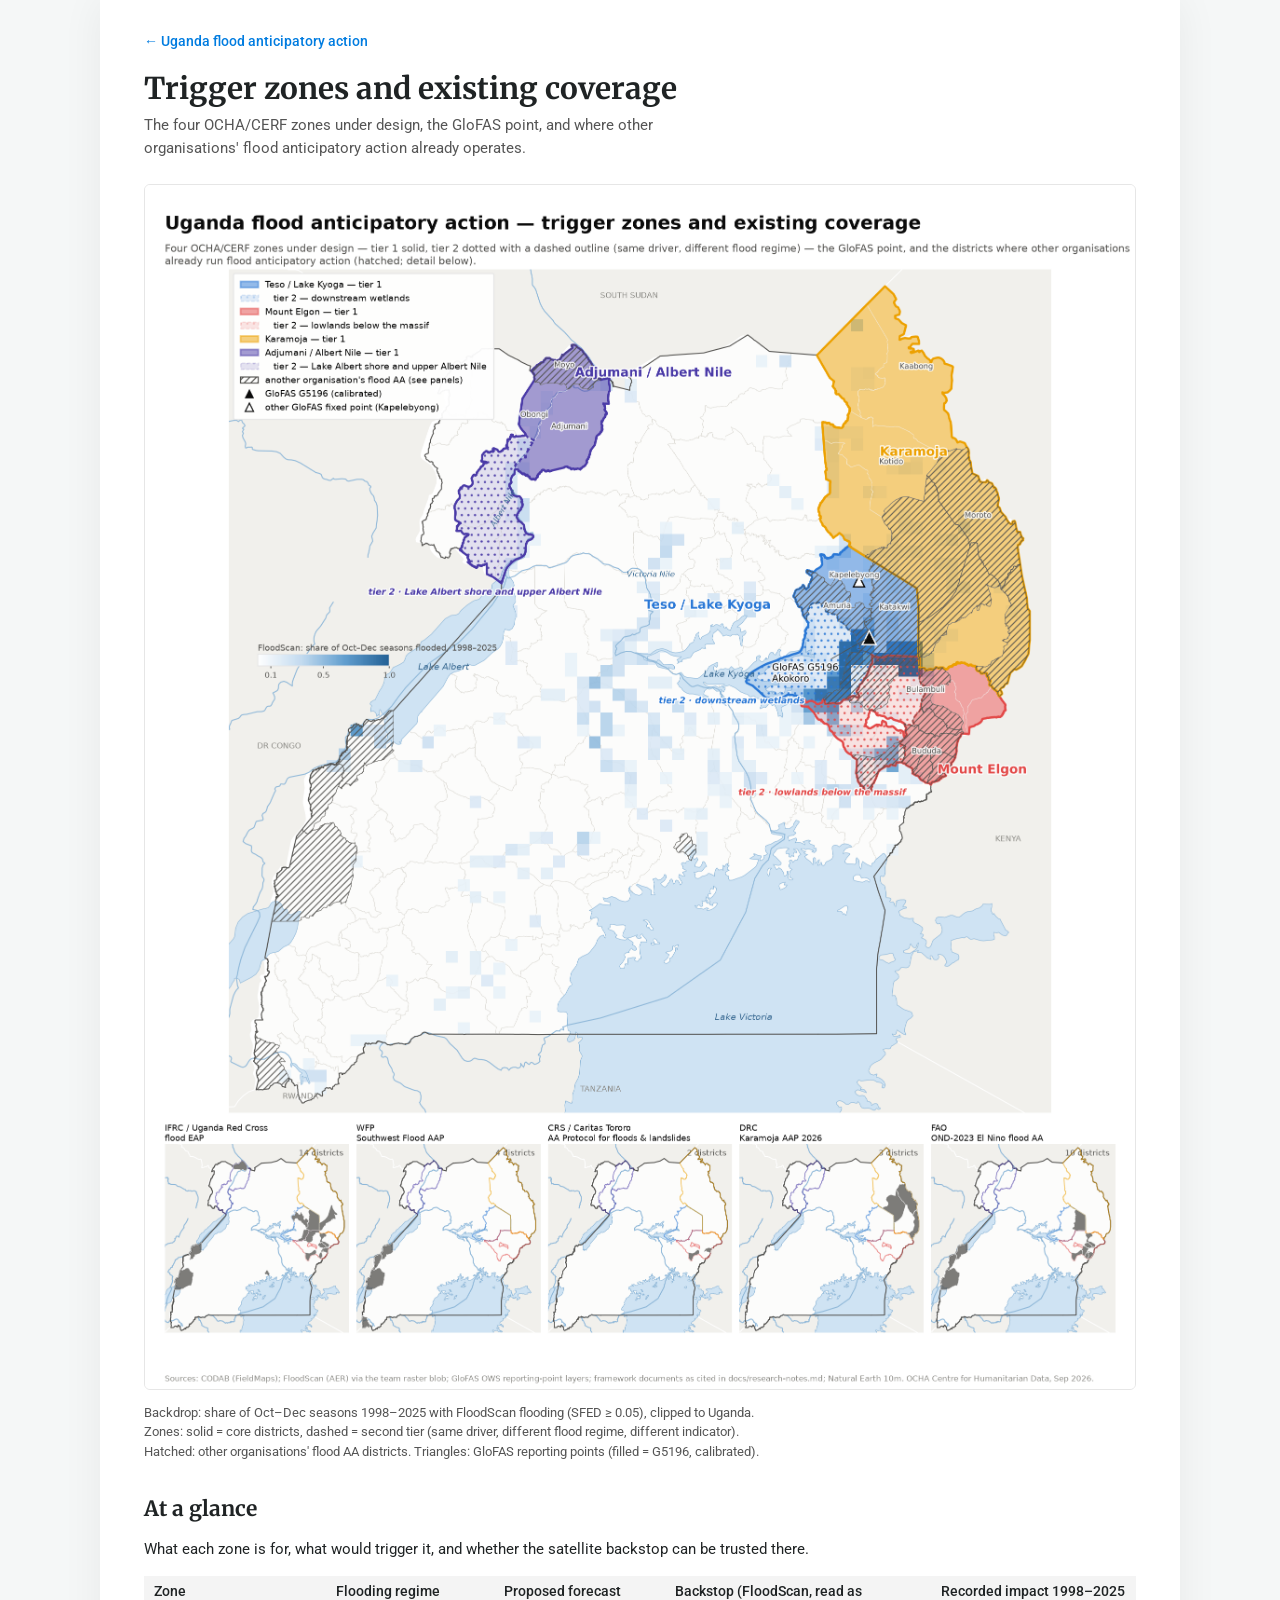
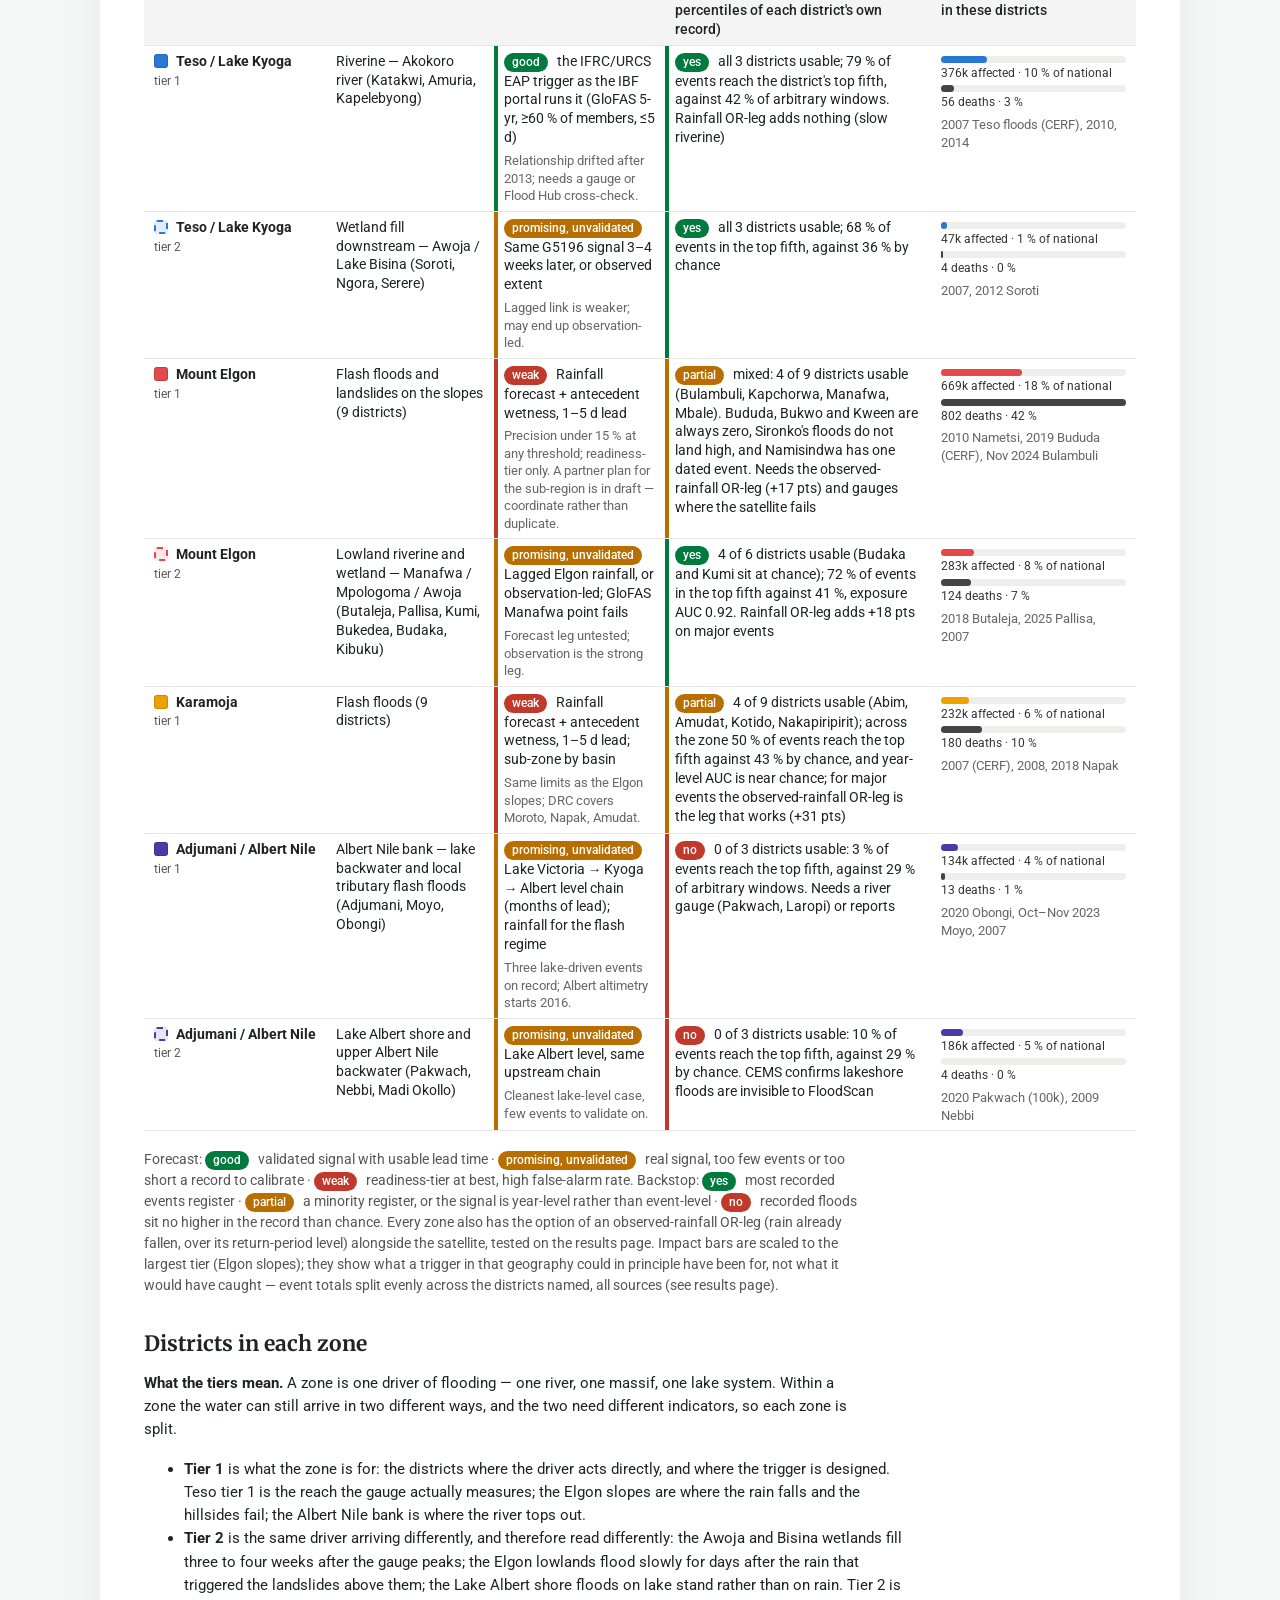
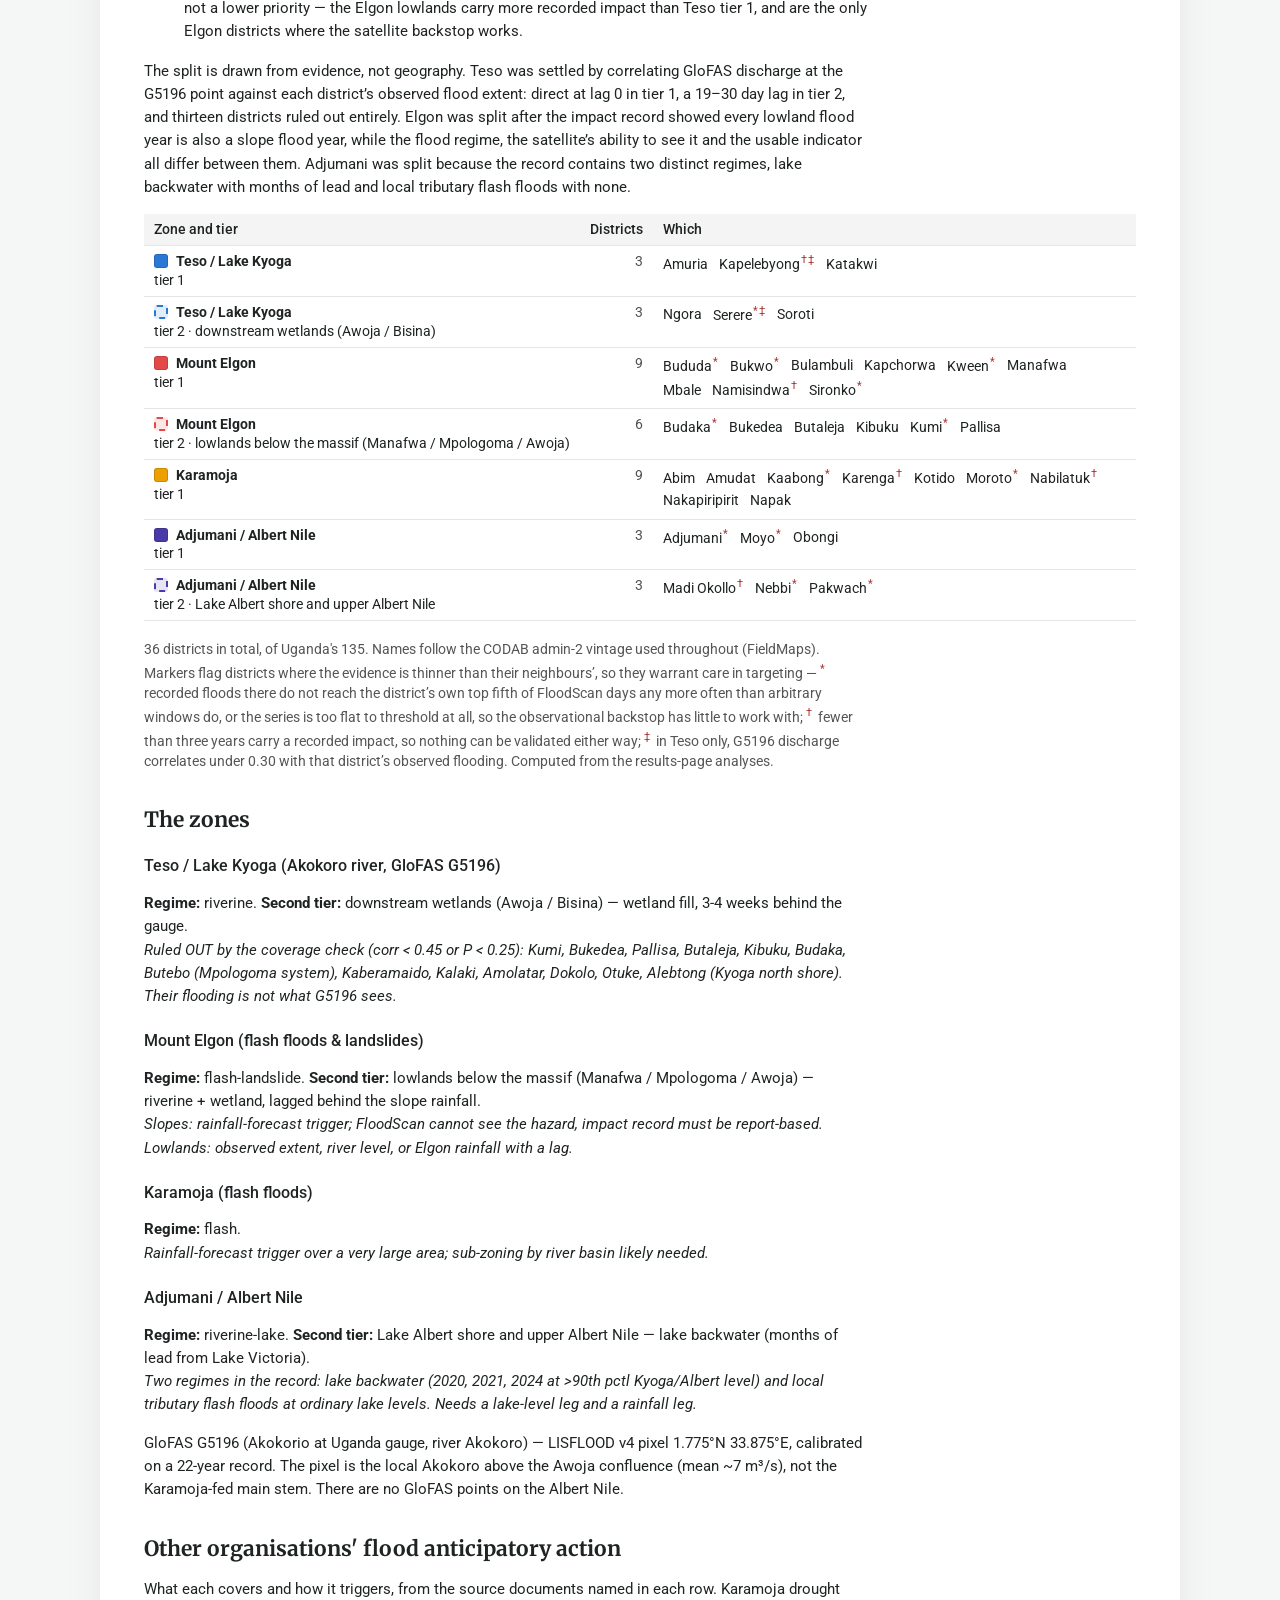
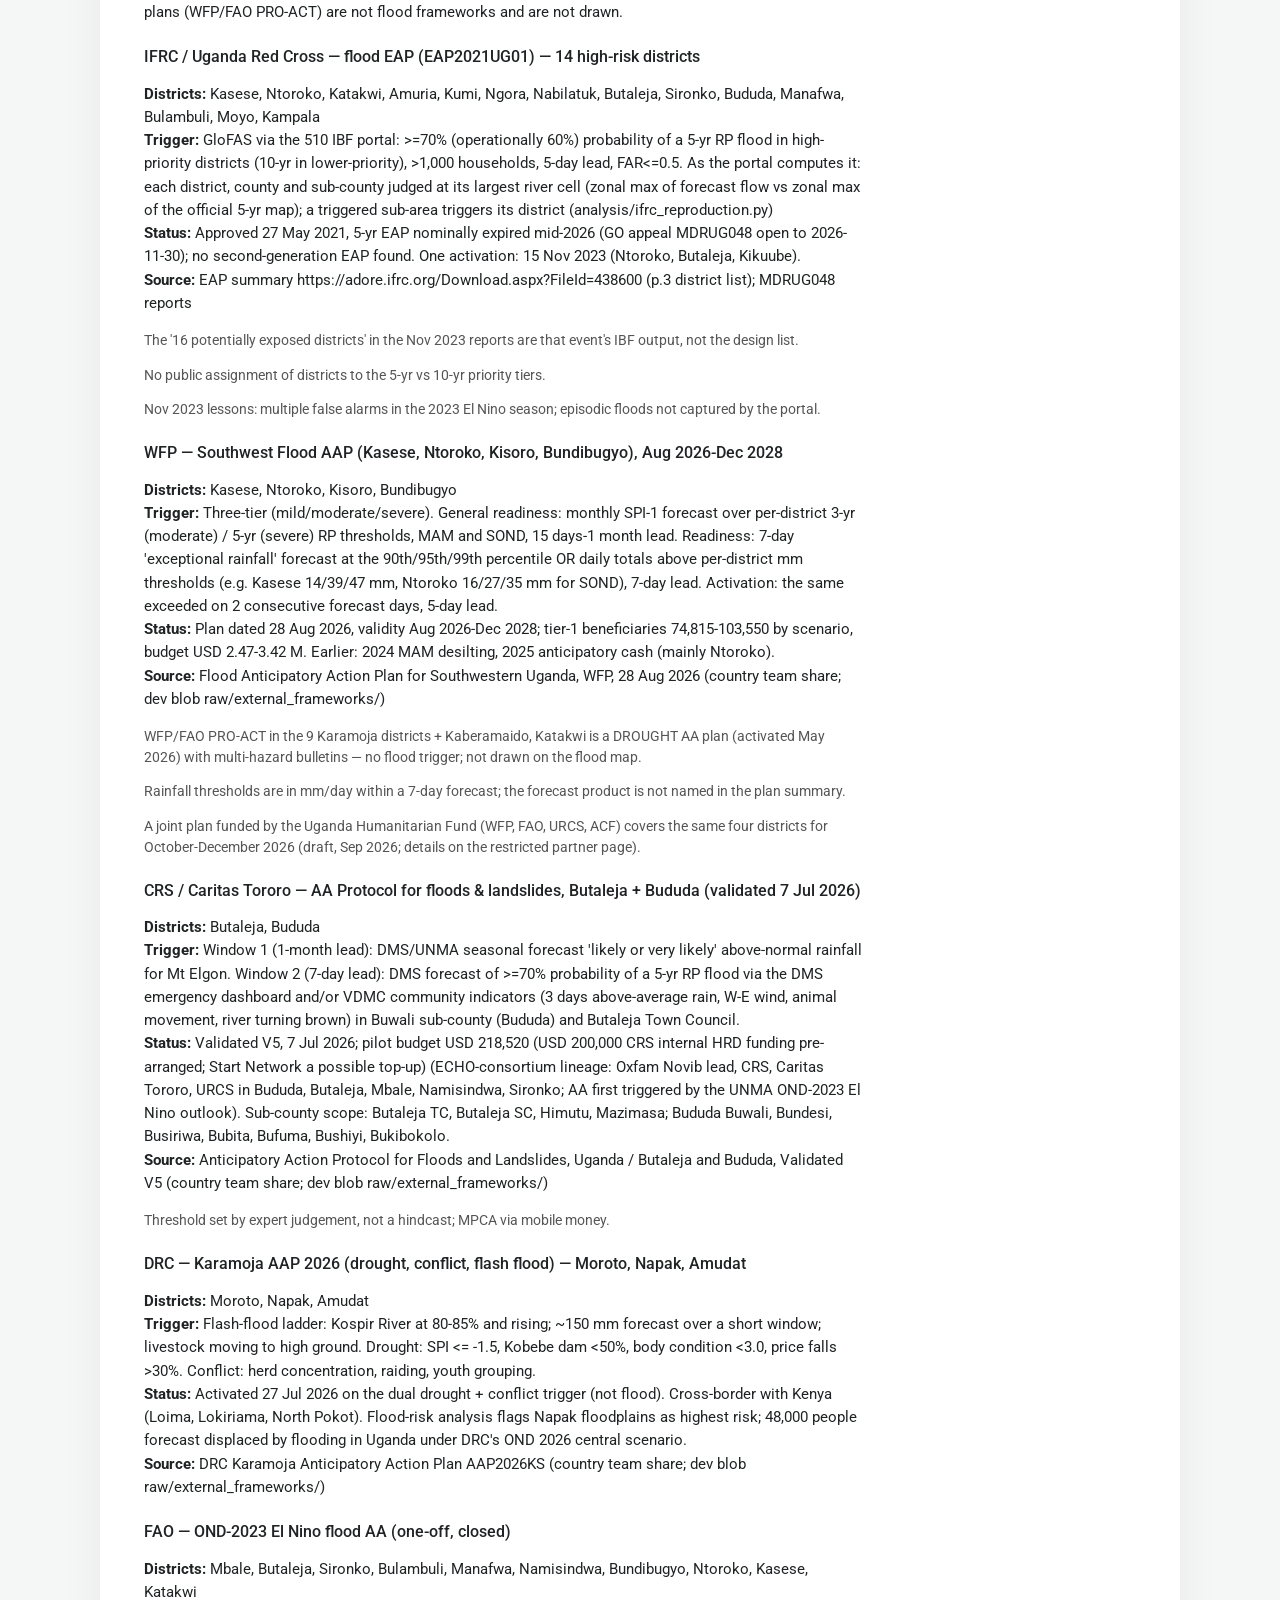
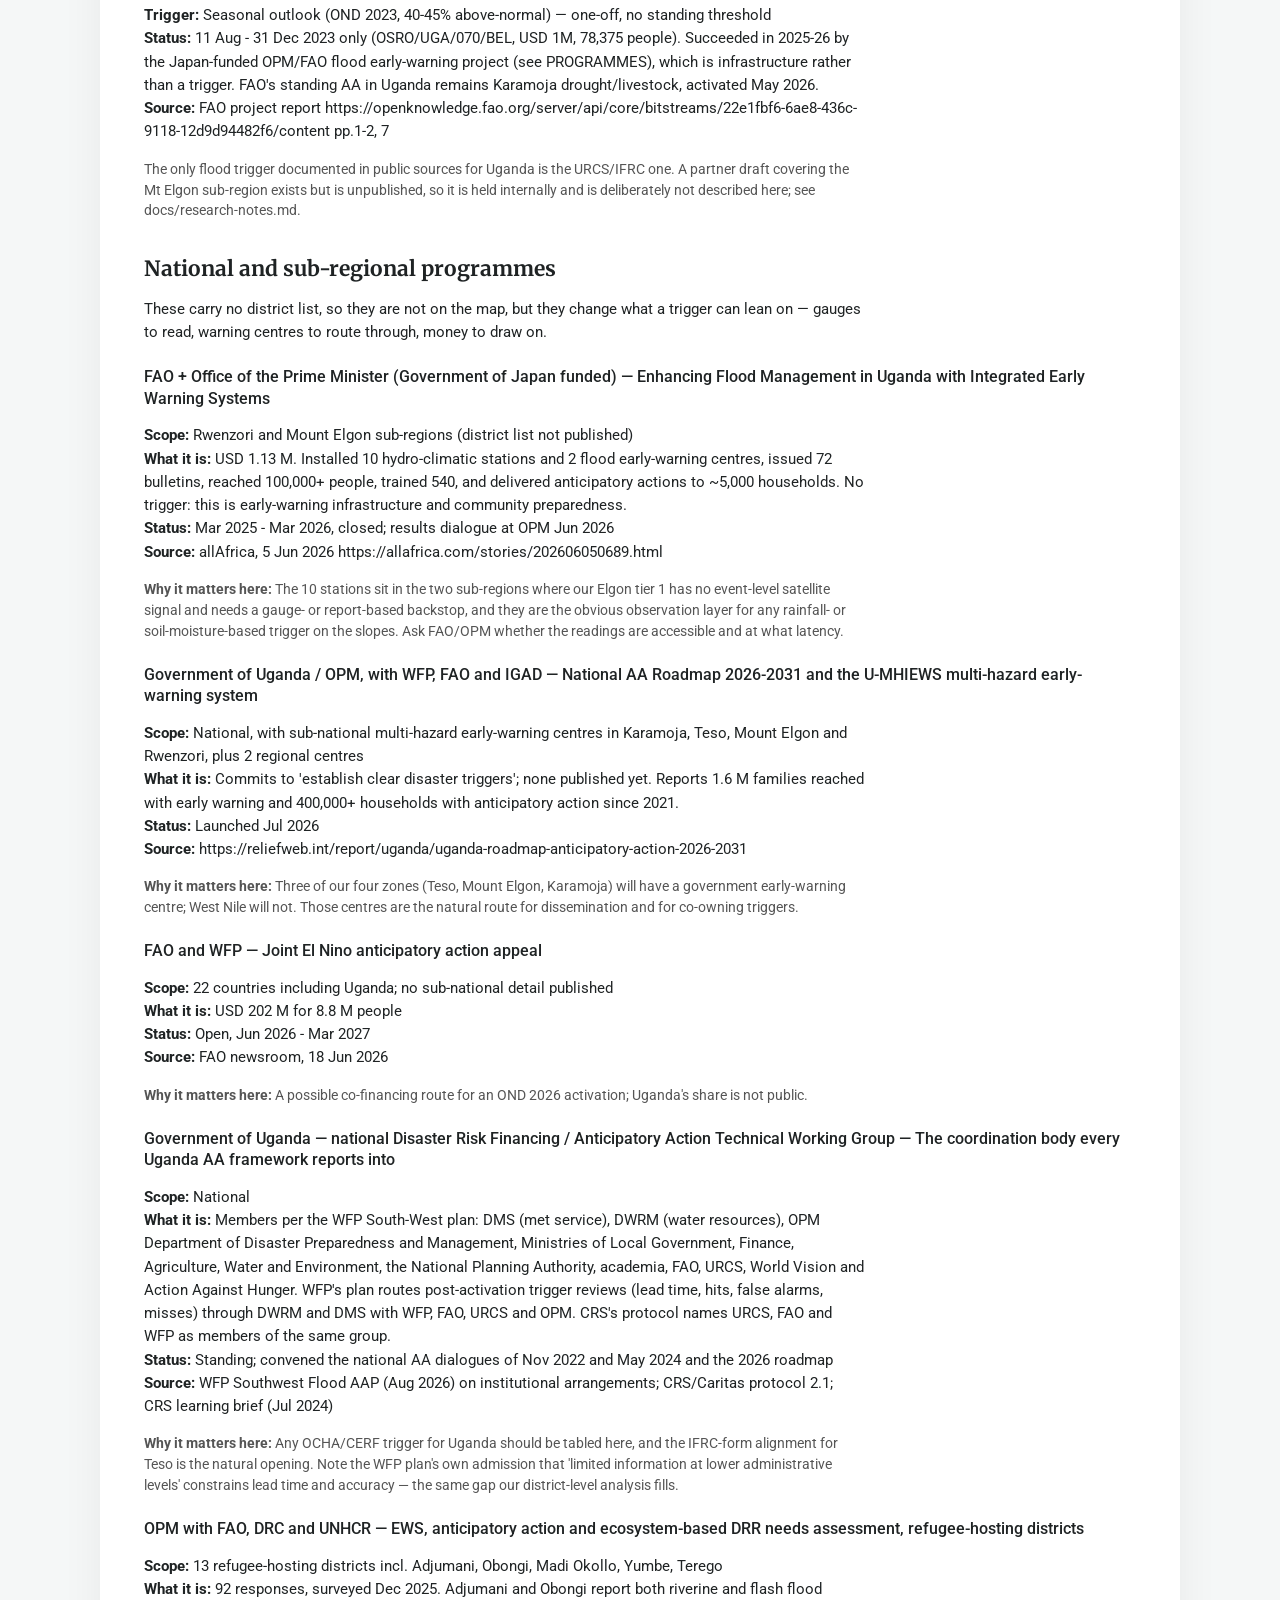
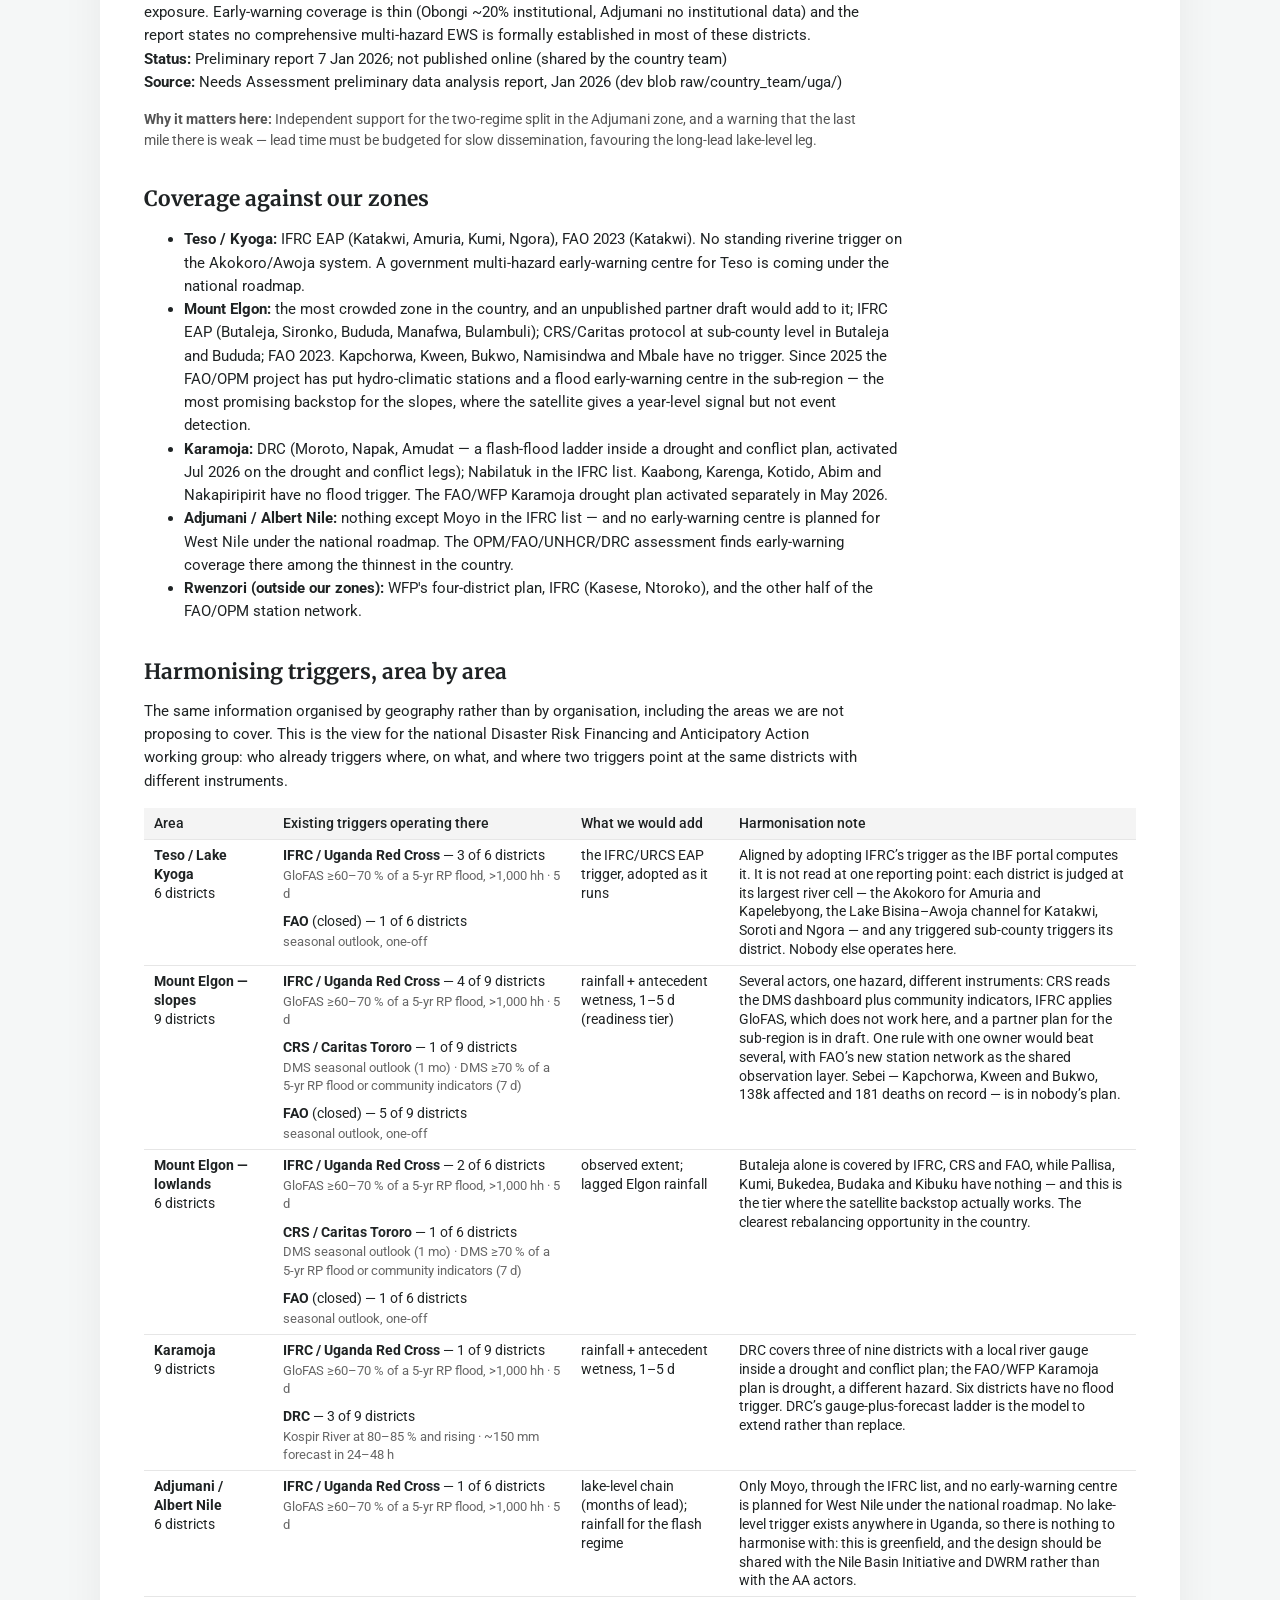
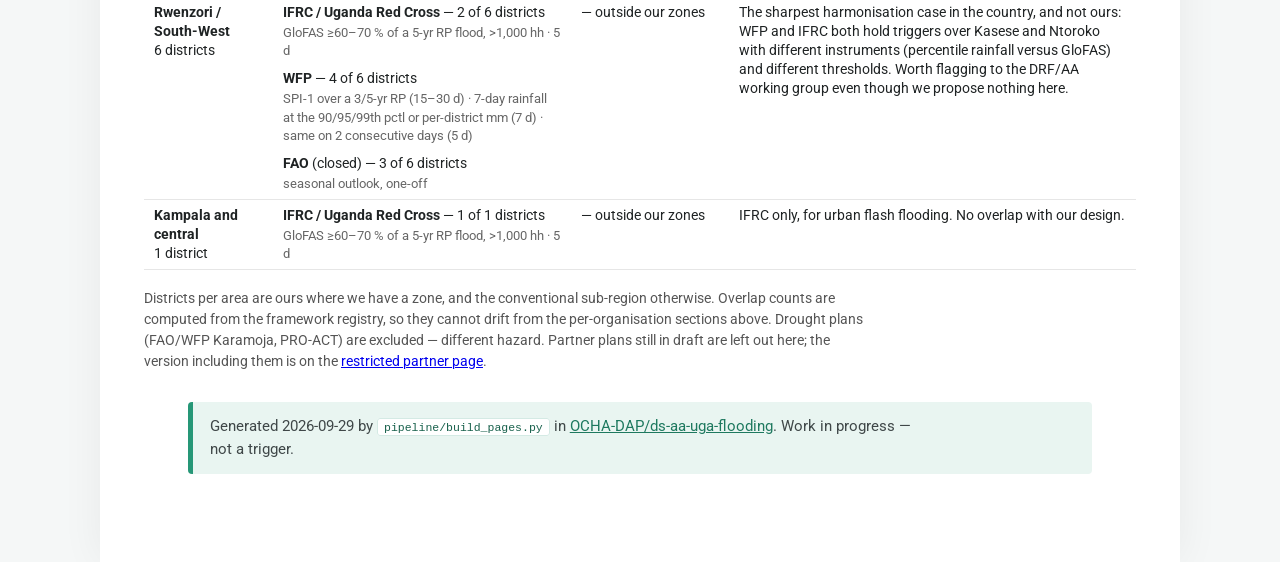
==== commit ff941c27: "Add the UHF-funded joint South-West El Nino plan (existence publicly, details restricted) A joint WF" ====
--- a/pages/coverage/index.html
+++ b/pages/coverage/index.html
@@ -7,6 +7,6 @@
 </head><body><div class="wrap page">
 <a class="home" href="../">&larr; Uganda flood anticipatory action</a>
 <h1>Trigger zones and existing coverage</h1><p class="sub">The four OCHA/CERF zones under design, the GloFAS point, and where other organisations' flood anticipatory action already operates.</p>
-<figure><img src="zones_coverage_map.png" alt="Map of Uganda with the four trigger zones and other organisations' flood AA coverage"><figcaption>Backdrop: share of Oct–Dec seasons 1998–2025 with FloodScan flooding (SFED ≥ 0.05), clipped to Uganda. Zones: solid = core districts, dashed = second tier (same driver, different flood regime, different indicator). Hatched: other organisations' flood AA districts. Triangles: GloFAS reporting points (filled = G5196, calibrated).</figcaption></figure><h2 id="at-a-glance">At a glance<a class="anchor" href="#at-a-glance" aria-label="Link to this section">#</a></h2><p>What each zone is for, what would trigger it, and whether the satellite backstop can be trusted there.</p><div class="tw status"><table><thead><tr><th>Zone</th><th>Flooding regime</th><th>Proposed forecast</th><th>Backstop (FloodScan, read as percentiles of each district's own record)</th><th>Recorded impact 1998–2025 in these districts</th></tr></thead><tbody><tr><td class='zn'><span class="sw sw-t1" style="background:#2a78d6"></span><strong>Teso / Lake Kyoga</strong><br><span class='tier'>tier 1</span></td><td>Riverine — Akokoro river (Katakwi, Amuria, Kapelebyong)</td><td class='rate-good'><span class='pill'>good</span> the IFRC/URCS EAP trigger as the IBF portal runs it (GloFAS 5-yr, ≥60 % of members, ≤5 d)<span class='fn'>Relationship drifted after 2013; needs a gauge or Flood Hub cross-check.</span></td><td class='rate-good'><span class='pill'>yes</span> all 3 districts usable; 79 % of events reach the district&#x27;s top fifth, against 42 % of arbitrary windows. Rainfall OR-leg adds nothing (slow riverine)</td><td class='imp'><div class='bar'><span style='width:25%;background:#2a78d6'></span></div><span class='barlab'>376k affected · 10 % of national</span><div class='bar'><span style='width:7%;background:#444'></span></div><span class='barlab'>56 deaths · 3 %</span><span class='fn'>2007 Teso floods (CERF), 2010, 2014</span></td></tr><tr><td class='zn'><span class="sw sw-t2" style="border-color:#2a78d6;background:#2a78d622"></span><strong>Teso / Lake Kyoga</strong><br><span class='tier'>tier 2</span></td><td>Wetland fill downstream — Awoja / Lake Bisina (Soroti, Ngora, Serere)</td><td class='rate-mid'><span class='pill'>promising, unvalidated</span> Same G5196 signal 3–4 weeks later, or observed extent<span class='fn'>Lagged link is weaker; may end up observation-led.</span></td><td class='rate-good'><span class='pill'>yes</span> all 3 districts usable; 68 % of events in the top fifth, against 36 % by chance</td><td class='imp'><div class='bar'><span style='width:3%;background:#2a78d6'></span></div><span class='barlab'>47k affected · 1 % of national</span><div class='bar'><span style='width:1%;background:#444'></span></div><span class='barlab'>4 deaths · 0 %</span><span class='fn'>2007, 2012 Soroti</span></td></tr><tr><td class='zn'><span class="sw sw-t1" style="background:#e34948"></span><strong>Mount Elgon</strong><br><span class='tier'>tier 1</span></td><td>Flash floods and landslides on the slopes (9 districts)</td><td class='rate-weak'><span class='pill'>weak</span> Rainfall forecast + antecedent wetness, 1–5 d lead<span class='fn'>Precision under 15 % at any threshold; readiness-tier only. A partner plan for the sub-region is in draft — coordinate rather than duplicate.</span></td><td class='rate-mid'><span class='pill'>partial</span> mixed: 4 of 9 districts usable (Bulambuli, Kapchorwa, Manafwa, Mbale). Bududa, Bukwo and Kween are always zero, Sironko&#x27;s floods do not land high, and Namisindwa has one dated event. Needs the observed-rainfall OR-leg (+17 pts) and gauges where the satellite fails</td><td class='imp'><div class='bar'><span style='width:44%;background:#e34948'></span></div><span class='barlab'>669k affected · 18 % of national</span><div class='bar'><span style='width:100%;background:#444'></span></div><span class='barlab'>802 deaths · 42 %</span><span class='fn'>2010 Nametsi, 2019 Bududa (CERF), Nov 2024 Bulambuli</span></td></tr><tr><td class='zn'><span class="sw sw-t2" style="border-color:#e34948;background:#e3494822"></span><strong>Mount Elgon</strong><br><span class='tier'>tier 2</span></td><td>Lowland riverine and wetland — Manafwa / Mpologoma / Awoja (Butaleja, Pallisa, Kumi, Bukedea, Budaka, Kibuku)</td><td class='rate-mid'><span class='pill'>promising, unvalidated</span> Lagged Elgon rainfall, or observation-led; GloFAS Manafwa point fails<span class='fn'>Forecast leg untested; observation is the strong leg.</span></td><td class='rate-good'><span class='pill'>yes</span> 4 of 6 districts usable (Budaka and Kumi sit at chance); 72 % of events in the top fifth against 41 %, exposure AUC 0.92. Rainfall OR-leg adds +18 pts on major events</td><td class='imp'><div class='bar'><span style='width:18%;background:#e34948'></span></div><span class='barlab'>283k affected · 8 % of national</span><div class='bar'><span style='width:16%;background:#444'></span></div><span class='barlab'>124 deaths · 7 %</span><span class='fn'>2018 Butaleja, 2025 Pallisa, 2007</span></td></tr><tr><td class='zn'><span class="sw sw-t1" style="background:#eda100"></span><strong>Karamoja</strong><br><span class='tier'>tier 1</span></td><td>Flash floods (9 districts)</td><td class='rate-weak'><span class='pill'>weak</span> Rainfall forecast + antecedent wetness, 1–5 d lead; sub-zone by basin<span class='fn'>Same limits as the Elgon slopes; DRC covers Moroto, Napak, Amudat.</span></td><td class='rate-mid'><span class='pill'>partial</span> 4 of 9 districts usable (Abim, Amudat, Kotido, Nakapiripirit); across the zone 50 % of events reach the top fifth against 43 % by chance, and year-level AUC is near chance; for major events the observed-rainfall OR-leg is the leg that works (+31 pts)</td><td class='imp'><div class='bar'><span style='width:15%;background:#eda100'></span></div><span class='barlab'>232k affected · 6 % of national</span><div class='bar'><span style='width:22%;background:#444'></span></div><span class='barlab'>180 deaths · 10 %</span><span class='fn'>2007 (CERF), 2008, 2018 Napak</span></td></tr><tr><td class='zn'><span class="sw sw-t1" style="background:#4a3aa7"></span><strong>Adjumani / Albert Nile</strong><br><span class='tier'>tier 1</span></td><td>Albert Nile bank — lake backwater and local tributary flash floods (Adjumani, Moyo, Obongi)</td><td class='rate-mid'><span class='pill'>promising, unvalidated</span> Lake Victoria → Kyoga → Albert level chain (months of lead); rainfall for the flash regime<span class='fn'>Three lake-driven events on record; Albert altimetry starts 2016.</span></td><td class='rate-weak'><span class='pill'>no</span> 0 of 3 districts usable: 3 % of events reach the top fifth, against 29 % of arbitrary windows. Needs a river gauge (Pakwach, Laropi) or reports</td><td class='imp'><div class='bar'><span style='width:9%;background:#4a3aa7'></span></div><span class='barlab'>134k affected · 4 % of national</span><div class='bar'><span style='width:2%;background:#444'></span></div><span class='barlab'>13 deaths · 1 %</span><span class='fn'>2020 Obongi, Oct–Nov 2023 Moyo, 2007</span></td></tr><tr><td class='zn'><span class="sw sw-t2" style="border-color:#4a3aa7;background:#4a3aa722"></span><strong>Adjumani / Albert Nile</strong><br><span class='tier'>tier 2</span></td><td>Lake Albert shore and upper Albert Nile backwater (Pakwach, Nebbi, Madi Okollo)</td><td class='rate-mid'><span class='pill'>promising, unvalidated</span> Lake Albert level, same upstream chain<span class='fn'>Cleanest lake-level case, few events to validate on.</span></td><td class='rate-weak'><span class='pill'>no</span> 0 of 3 districts usable: 10 % of events reach the top fifth, against 29 % by chance. CEMS confirms lakeshore floods are invisible to FloodScan</td><td class='imp'><div class='bar'><span style='width:12%;background:#4a3aa7'></span></div><span class='barlab'>186k affected · 5 % of national</span><div class='bar'><span style='width:0%;background:#444'></span></div><span class='barlab'>4 deaths · 0 %</span><span class='fn'>2020 Pakwach (100k), 2009 Nebbi</span></td></tr></tbody></table></div><p class='fn'>Forecast: <span class='pill rate-good'>good</span> validated signal with usable lead time · <span class='pill rate-mid'>promising, unvalidated</span> real signal, too few events or too short a record to calibrate · <span class='pill rate-weak'>weak</span> readiness-tier at best, high false-alarm rate. Backstop: <span class='pill rate-good'>yes</span> most recorded events register · <span class='pill rate-mid'>partial</span> a minority register, or the signal is year-level rather than event-level · <span class='pill rate-weak'>no</span> recorded floods sit no higher in the record than chance. Every zone also has the option of an observed-rainfall OR-leg (rain already fallen, over its return-period level) alongside the satellite, tested on the results page. Impact bars are scaled to the largest tier (Elgon slopes); they show what a trigger in that geography could in principle have been for, not what it would have caught — event totals split evenly across the districts named, all sources (see results page).</p><h2 id="districts-in-each-zone">Districts in each zone<a class="anchor" href="#districts-in-each-zone" aria-label="Link to this section">#</a></h2><p><strong>What the tiers mean.</strong> A zone is one driver of flooding — one river, one massif, one lake system. Within a zone the water can still arrive in two different ways, and the two need different indicators, so each zone is split.</p><ul><li><strong>Tier 1</strong> is what the zone is for: the districts where the driver acts directly, and where the trigger is designed. Teso tier 1 is the reach the gauge actually measures; the Elgon slopes are where the rain falls and the hillsides fail; the Albert Nile bank is where the river tops out.</li><li><strong>Tier 2</strong> is the same driver arriving differently, and therefore read differently: the Awoja and Bisina wetlands fill three to four weeks after the gauge peaks; the Elgon lowlands flood slowly for days after the rain that triggered the landslides above them; the Lake Albert shore floods on lake stand rather than on rain. Tier 2 is not a lower priority — the Elgon lowlands carry more recorded impact than Teso tier 1, and are the only Elgon districts where the satellite backstop works.</li></ul><p>The split is drawn from evidence, not geography. Teso was settled by correlating GloFAS discharge at the G5196 point against each district’s observed flood extent: direct at lag 0 in tier 1, a 19–30 day lag in tier 2, and thirteen districts ruled out entirely. Elgon was split after the impact record showed every lowland flood year is also a slope flood year, while the flood regime, the satellite’s ability to see it and the usable indicator all differ between them. Adjumani was split because the record contains two distinct regimes, lake backwater with months of lead and local tributary flash floods with none.</p><div class="tw zlist"><table><thead><tr><th>Zone and tier</th><th>Districts</th><th>Which</th></tr></thead><tbody><tr><td class='zn'><span class="sw sw-t1" style="background:#2a78d6"></span><strong>Teso / Lake Kyoga</strong><br><span class='tier'>tier 1</span></td><td class='cnt'>3</td><td><span class='dist'>Amuria</span><span class='dist'>Kapelebyong<sup class='mk' title='thin record; weak gauge link'>†‡</sup></span><span class='dist'>Katakwi</span></td></tr><tr><td class='zn'><span class="sw sw-t2" style="border-color:#2a78d6;background:#2a78d622"></span><strong>Teso / Lake Kyoga</strong><br><span class='tier'>tier 2 · downstream wetlands (Awoja / Bisina)</span></td><td class='cnt'>3</td><td><span class='dist'>Ngora</span><span class='dist'>Serere<sup class='mk' title='floods not visible to the satellite; weak gauge link'>*‡</sup></span><span class='dist'>Soroti</span></td></tr><tr><td class='zn'><span class="sw sw-t1" style="background:#e34948"></span><strong>Mount Elgon</strong><br><span class='tier'>tier 1</span></td><td class='cnt'>9</td><td><span class='dist'>Bududa<sup class='mk' title='flat satellite series'>*</sup></span><span class='dist'>Bukwo<sup class='mk' title='flat satellite series'>*</sup></span><span class='dist'>Bulambuli</span><span class='dist'>Kapchorwa</span><span class='dist'>Kween<sup class='mk' title='flat satellite series'>*</sup></span><span class='dist'>Manafwa</span><span class='dist'>Mbale</span><span class='dist'>Namisindwa<sup class='mk' title='thin record'>†</sup></span><span class='dist'>Sironko<sup class='mk' title='floods not visible to the satellite'>*</sup></span></td></tr><tr><td class='zn'><span class="sw sw-t2" style="border-color:#e34948;background:#e3494822"></span><strong>Mount Elgon</strong><br><span class='tier'>tier 2 · lowlands below the massif (Manafwa / Mpologoma / Awoja)</span></td><td class='cnt'>6</td><td><span class='dist'>Budaka<sup class='mk' title='floods not visible to the satellite'>*</sup></span><span class='dist'>Bukedea</span><span class='dist'>Butaleja</span><span class='dist'>Kibuku</span><span class='dist'>Kumi<sup class='mk' title='floods not visible to the satellite'>*</sup></span><span class='dist'>Pallisa</span></td></tr><tr><td class='zn'><span class="sw sw-t1" style="background:#eda100"></span><strong>Karamoja</strong><br><span class='tier'>tier 1</span></td><td class='cnt'>9</td><td><span class='dist'>Abim</span><span class='dist'>Amudat</span><span class='dist'>Kaabong<sup class='mk' title='floods not visible to the satellite'>*</sup></span><span class='dist'>Karenga<sup class='mk' title='thin record'>†</sup></span><span class='dist'>Kotido</span><span class='dist'>Moroto<sup class='mk' title='floods not visible to the satellite'>*</sup></span><span class='dist'>Nabilatuk<sup class='mk' title='thin record'>†</sup></span><span class='dist'>Nakapiripirit</span><span class='dist'>Napak</span></td></tr><tr><td class='zn'><span class="sw sw-t1" style="background:#4a3aa7"></span><strong>Adjumani / Albert Nile</strong><br><span class='tier'>tier 1</span></td><td class='cnt'>3</td><td><span class='dist'>Adjumani<sup class='mk' title='floods not visible to the satellite'>*</sup></span><span class='dist'>Moyo<sup class='mk' title='floods not visible to the satellite'>*</sup></span><span class='dist'>Obongi</span></td></tr><tr><td class='zn'><span class="sw sw-t2" style="border-color:#4a3aa7;background:#4a3aa722"></span><strong>Adjumani / Albert Nile</strong><br><span class='tier'>tier 2 · Lake Albert shore and upper Albert Nile</span></td><td class='cnt'>3</td><td><span class='dist'>Madi Okollo<sup class='mk' title='thin record'>†</sup></span><span class='dist'>Nebbi<sup class='mk' title='flat satellite series'>*</sup></span><span class='dist'>Pakwach<sup class='mk' title='floods not visible to the satellite'>*</sup></span></td></tr></tbody></table></div><p class='fn'>36 districts in total, of Uganda's 135. Names follow the CODAB admin-2 vintage used throughout (FieldMaps). Markers flag districts where the evidence is thinner than their neighbours’, so they warrant care in targeting — <sup class='mk'>*</sup> recorded floods there do not reach the district’s own top fifth of FloodScan days any more often than arbitrary windows do, or the series is too flat to threshold at all, so the observational backstop has little to work with; <sup class='mk'>†</sup> fewer than three years carry a recorded impact, so nothing can be validated either way; <sup class='mk'>‡</sup> in Teso only, G5196 discharge correlates under 0.30 with that district’s observed flooding. Computed from the results-page analyses.</p><h2 id="the-zones">The zones<a class="anchor" href="#the-zones" aria-label="Link to this section">#</a></h2><h3 id="teso-lake-kyoga-akokoro-river-glofas-g5196">Teso / Lake Kyoga (Akokoro river, GloFAS G5196)<a class="anchor" href="#teso-lake-kyoga-akokoro-river-glofas-g5196" aria-label="Link to this section">#</a></h3><p><strong>Regime:</strong> riverine. <strong>Second tier:</strong> downstream wetlands (Awoja / Bisina) — wetland fill, 3-4 weeks behind the gauge.<br><em>Ruled OUT by the coverage check (corr &lt; 0.45 or P &lt; 0.25): Kumi, Bukedea, Pallisa, Butaleja, Kibuku, Budaka, Butebo (Mpologoma system), Kaberamaido, Kalaki, Amolatar, Dokolo, Otuke, Alebtong (Kyoga north shore). Their flooding is not what G5196 sees.</em></p><h3 id="mount-elgon-flash-floods-landslides">Mount Elgon (flash floods &amp; landslides)<a class="anchor" href="#mount-elgon-flash-floods-landslides" aria-label="Link to this section">#</a></h3><p><strong>Regime:</strong> flash-landslide. <strong>Second tier:</strong> lowlands below the massif (Manafwa / Mpologoma / Awoja) — riverine + wetland, lagged behind the slope rainfall.<br><em>Slopes: rainfall-forecast trigger; FloodScan cannot see the hazard, impact record must be report-based. Lowlands: observed extent, river level, or Elgon rainfall with a lag.</em></p><h3 id="karamoja-flash-floods">Karamoja (flash floods)<a class="anchor" href="#karamoja-flash-floods" aria-label="Link to this section">#</a></h3><p><strong>Regime:</strong> flash.<br><em>Rainfall-forecast trigger over a very large area; sub-zoning by river basin likely needed.</em></p><h3 id="adjumani-albert-nile">Adjumani / Albert Nile<a class="anchor" href="#adjumani-albert-nile" aria-label="Link to this section">#</a></h3><p><strong>Regime:</strong> riverine-lake. <strong>Second tier:</strong> Lake Albert shore and upper Albert Nile — lake backwater (months of lead from Lake Victoria).<br><em>Two regimes in the record: lake backwater (2020, 2021, 2024 at &gt;90th pctl Kyoga/Albert level) and local tributary flash floods at ordinary lake levels. Needs a lake-level leg and a rainfall leg.</em></p><p>GloFAS G5196 (Akokorio at Uganda gauge, river Akokoro) — LISFLOOD v4 pixel 1.775°N 33.875°E, calibrated on a 22-year record. The pixel is the local Akokoro above the Awoja confluence (mean ~7 m³/s), not the Karamoja-fed main stem. There are no GloFAS points on the Albert Nile.</p><h2 id="other-organisations-flood-anticipatory-action">Other organisations' flood anticipatory action<a class="anchor" href="#other-organisations-flood-anticipatory-action" aria-label="Link to this section">#</a></h2><p>What each covers and how it triggers, from the source documents named in each row. Karamoja drought plans (WFP/FAO PRO-ACT) are not flood frameworks and are not drawn.</p><h3 id="ifrc-uganda-red-cross-flood-eap-eap2021ug01-14-high-risk-districts">IFRC / Uganda Red Cross — flood EAP (EAP2021UG01) — 14 high-risk districts<a class="anchor" href="#ifrc-uganda-red-cross-flood-eap-eap2021ug01-14-high-risk-districts" aria-label="Link to this section">#</a></h3><p><strong>Districts:</strong> Kasese, Ntoroko, Katakwi, Amuria, Kumi, Ngora, Nabilatuk, Butaleja, Sironko, Bududa, Manafwa, Bulambuli, Moyo, Kampala<br><strong>Trigger:</strong> GloFAS via the 510 IBF portal: &gt;=70% (operationally 60%) probability of a 5-yr RP flood in high-priority districts (10-yr in lower-priority), &gt;1,000 households, 5-day lead, FAR&lt;=0.5. As the portal computes it: each district, county and sub-county judged at its largest river cell (zonal max of forecast flow vs zonal max of the official 5-yr map); a triggered sub-area triggers its district (analysis/ifrc_reproduction.py)<br><strong>Status:</strong> Approved 27 May 2021, 5-yr EAP nominally expired mid-2026 (GO appeal MDRUG048 open to 2026-11-30); no second-generation EAP found. One activation: 15 Nov 2023 (Ntoroko, Butaleja, Kikuube).<br><strong>Source:</strong> EAP summary https://adore.ifrc.org/Download.aspx?FileId=438600 (p.3 district list); MDRUG048 reports</p><p class='fn'>The &#x27;16 potentially exposed districts&#x27; in the Nov 2023 reports are that event&#x27;s IBF output, not the design list.</p><p class='fn'>No public assignment of districts to the 5-yr vs 10-yr priority tiers.</p><p class='fn'>Nov 2023 lessons: multiple false alarms in the 2023 El Nino season; episodic floods not captured by the portal.</p><h3 id="wfp-southwest-flood-aap-kasese-ntoroko-kisoro-bundibugyo-aug-2026-dec-2028">WFP — Southwest Flood AAP (Kasese, Ntoroko, Kisoro, Bundibugyo), Aug 2026-Dec 2028<a class="anchor" href="#wfp-southwest-flood-aap-kasese-ntoroko-kisoro-bundibugyo-aug-2026-dec-2028" aria-label="Link to this section">#</a></h3><p><strong>Districts:</strong> Kasese, Ntoroko, Kisoro, Bundibugyo<br><strong>Trigger:</strong> Three-tier (mild/moderate/severe). General readiness: monthly SPI-1 forecast over per-district 3-yr (moderate) / 5-yr (severe) RP thresholds, MAM and SOND, 15 days-1 month lead. Readiness: 7-day &#x27;exceptional rainfall&#x27; forecast at the 90th/95th/99th percentile OR daily totals above per-district mm thresholds (e.g. Kasese 14/39/47 mm, Ntoroko 16/27/35 mm for SOND), 7-day lead. Activation: the same exceeded on 2 consecutive forecast days, 5-day lead.<br><strong>Status:</strong> Plan dated 28 Aug 2026, validity Aug 2026-Dec 2028; tier-1 beneficiaries 74,815-103,550 by scenario, budget USD 2.47-3.42 M. Earlier: 2024 MAM desilting, 2025 anticipatory cash (mainly Ntoroko).<br><strong>Source:</strong> Flood Anticipatory Action Plan for Southwestern Uganda, WFP, 28 Aug 2026 (country team share; dev blob raw/external_frameworks/)</p><p class='fn'>WFP/FAO PRO-ACT in the 9 Karamoja districts + Kaberamaido, Katakwi is a DROUGHT AA plan (activated May 2026) with multi-hazard bulletins — no flood trigger; not drawn on the flood map.</p><p class='fn'>Rainfall thresholds are in mm/day within a 7-day forecast; the forecast product is not named in the plan summary.</p><h3 id="crs-caritas-tororo-aa-protocol-for-floods-landslides-butaleja-bududa-validated-7-jul-2026">CRS / Caritas Tororo — AA Protocol for floods &amp; landslides, Butaleja + Bududa (validated 7 Jul 2026)<a class="anchor" href="#crs-caritas-tororo-aa-protocol-for-floods-landslides-butaleja-bududa-validated-7-jul-2026" aria-label="Link to this section">#</a></h3><p><strong>Districts:</strong> Butaleja, Bududa<br><strong>Trigger:</strong> Window 1 (1-month lead): DMS/UNMA seasonal forecast &#x27;likely or very likely&#x27; above-normal rainfall for Mt Elgon. Window 2 (7-day lead): DMS forecast of &gt;=70% probability of a 5-yr RP flood via the DMS emergency dashboard and/or VDMC community indicators (3 days above-average rain, W-E wind, animal movement, river turning brown) in Buwali sub-county (Bududa) and Butaleja Town Council.<br><strong>Status:</strong> Validated V5, 7 Jul 2026; pilot budget USD 218,520 (USD 200,000 CRS internal HRD funding pre-arranged; Start Network a possible top-up) (ECHO-consortium lineage: Oxfam Novib lead, CRS, Caritas Tororo, URCS in Bududa, Butaleja, Mbale, Namisindwa, Sironko; AA first triggered by the UNMA OND-2023 El Nino outlook). Sub-county scope: Butaleja TC, Butaleja SC, Himutu, Mazimasa; Bududa Buwali, Bundesi, Busiriwa, Bubita, Bufuma, Bushiyi, Bukibokolo.<br><strong>Source:</strong> Anticipatory Action Protocol for Floods and Landslides, Uganda / Butaleja and Bududa, Validated V5 (country team share; dev blob raw/external_frameworks/)</p><p class='fn'>Threshold set by expert judgement, not a hindcast; MPCA via mobile money.</p><h3 id="drc-karamoja-aap-2026-drought-conflict-flash-flood-moroto-napak-amudat">DRC — Karamoja AAP 2026 (drought, conflict, flash flood) — Moroto, Napak, Amudat<a class="anchor" href="#drc-karamoja-aap-2026-drought-conflict-flash-flood-moroto-napak-amudat" aria-label="Link to this section">#</a></h3><p><strong>Districts:</strong> Moroto, Napak, Amudat<br><strong>Trigger:</strong> Flash-flood ladder: Kospir River at 80-85% and rising; ~150 mm forecast over a short window; livestock moving to high ground. Drought: SPI &lt;= -1.5, Kobebe dam &lt;50%, body condition &lt;3.0, price falls &gt;30%. Conflict: herd concentration, raiding, youth grouping.<br><strong>Status:</strong> Activated 27 Jul 2026 on the dual drought + conflict trigger (not flood). Cross-border with Kenya (Loima, Lokiriama, North Pokot). Flood-risk analysis flags Napak floodplains as highest risk; 48,000 people forecast displaced by flooding in Uganda under DRC&#x27;s OND 2026 central scenario.<br><strong>Source:</strong> DRC Karamoja Anticipatory Action Plan AAP2026KS (country team share; dev blob raw/external_frameworks/)</p><h3 id="fao-ond-2023-el-nino-flood-aa-one-off-closed">FAO — OND-2023 El Nino flood AA (one-off, closed)<a class="anchor" href="#fao-ond-2023-el-nino-flood-aa-one-off-closed" aria-label="Link to this section">#</a></h3><p><strong>Districts:</strong> Mbale, Butaleja, Sironko, Bulambuli, Manafwa, Namisindwa, Bundibugyo, Ntoroko, Kasese, Katakwi<br><strong>Trigger:</strong> Seasonal outlook (OND 2023, 40-45% above-normal) — one-off, no standing threshold<br><strong>Status:</strong> 11 Aug - 31 Dec 2023 only (OSRO/UGA/070/BEL, USD 1M, 78,375 people). Succeeded in 2025-26 by the Japan-funded OPM/FAO flood early-warning project (see PROGRAMMES), which is infrastructure rather than a trigger. FAO&#x27;s standing AA in Uganda remains Karamoja drought/livestock, activated May 2026.<br><strong>Source:</strong> FAO project report https://openknowledge.fao.org/server/api/core/bitstreams/22e1fbf6-6ae8-436c-9118-12d9d94482f6/content pp.1-2, 7</p><p class='fn'>The only flood trigger documented in public sources for Uganda is the URCS/IFRC one. A partner draft covering the Mt Elgon sub-region exists but is unpublished, so it is held internally and is deliberately not described here; see docs/research-notes.md.</p><h2 id="national-and-sub-regional-programmes">National and sub-regional programmes<a class="anchor" href="#national-and-sub-regional-programmes" aria-label="Link to this section">#</a></h2><p>These carry no district list, so they are not on the map, but they change what a trigger can lean on — gauges to read, warning centres to route through, money to draw on.</p><h3 id="fao-office-of-the-prime-minister-government-of-japan-funded-enhancing-flood-management-in-uganda-with-integrated-early-warning-systems">FAO + Office of the Prime Minister (Government of Japan funded) — Enhancing Flood Management in Uganda with Integrated Early Warning Systems<a class="anchor" href="#fao-office-of-the-prime-minister-government-of-japan-funded-enhancing-flood-management-in-uganda-with-integrated-early-warning-systems" aria-label="Link to this section">#</a></h3><p><strong>Scope:</strong> Rwenzori and Mount Elgon sub-regions (district list not published)<br><strong>What it is:</strong> USD 1.13 M. Installed 10 hydro-climatic stations and 2 flood early-warning centres, issued 72 bulletins, reached 100,000+ people, trained 540, and delivered anticipatory actions to ~5,000 households. No trigger: this is early-warning infrastructure and community preparedness.<br><strong>Status:</strong> Mar 2025 - Mar 2026, closed; results dialogue at OPM Jun 2026<br><strong>Source:</strong> allAfrica, 5 Jun 2026 https://allafrica.com/stories/202606050689.html</p><p class='fn'><strong>Why it matters here:</strong> The 10 stations sit in the two sub-regions where our Elgon tier 1 has no event-level satellite signal and needs a gauge- or report-based backstop, and they are the obvious observation layer for any rainfall- or soil-moisture-based trigger on the slopes. Ask FAO/OPM whether the readings are accessible and at what latency.</p><h3 id="government-of-uganda-opm-with-wfp-fao-and-igad-national-aa-roadmap-2026-2031-and-the-u-mhiews-multi-hazard-early-warning-system">Government of Uganda / OPM, with WFP, FAO and IGAD — National AA Roadmap 2026-2031 and the U-MHIEWS multi-hazard early-warning system<a class="anchor" href="#government-of-uganda-opm-with-wfp-fao-and-igad-national-aa-roadmap-2026-2031-and-the-u-mhiews-multi-hazard-early-warning-system" aria-label="Link to this section">#</a></h3><p><strong>Scope:</strong> National, with sub-national multi-hazard early-warning centres in Karamoja, Teso, Mount Elgon and Rwenzori, plus 2 regional centres<br><strong>What it is:</strong> Commits to &#x27;establish clear disaster triggers&#x27;; none published yet. Reports 1.6 M families reached with early warning and 400,000+ households with anticipatory action since 2021.<br><strong>Status:</strong> Launched Jul 2026<br><strong>Source:</strong> https://reliefweb.int/report/uganda/uganda-roadmap-anticipatory-action-2026-2031</p><p class='fn'><strong>Why it matters here:</strong> Three of our four zones (Teso, Mount Elgon, Karamoja) will have a government early-warning centre; West Nile will not. Those centres are the natural route for dissemination and for co-owning triggers.</p><h3 id="fao-and-wfp-joint-el-nino-anticipatory-action-appeal">FAO and WFP — Joint El Nino anticipatory action appeal<a class="anchor" href="#fao-and-wfp-joint-el-nino-anticipatory-action-appeal" aria-label="Link to this section">#</a></h3><p><strong>Scope:</strong> 22 countries including Uganda; no sub-national detail published<br><strong>What it is:</strong> USD 202 M for 8.8 M people<br><strong>Status:</strong> Open, Jun 2026 - Mar 2027<br><strong>Source:</strong> FAO newsroom, 18 Jun 2026</p><p class='fn'><strong>Why it matters here:</strong> A possible co-financing route for an OND 2026 activation; Uganda&#x27;s share is not public.</p><h3 id="government-of-uganda-national-disaster-risk-financing-anticipatory-action-technical-working-group-the-coordination-body-every-uganda-aa-framework-reports-into">Government of Uganda — national Disaster Risk Financing / Anticipatory Action Technical Working Group — The coordination body every Uganda AA framework reports into<a class="anchor" href="#government-of-uganda-national-disaster-risk-financing-anticipatory-action-technical-working-group-the-coordination-body-every-uganda-aa-framework-reports-into" aria-label="Link to this section">#</a></h3><p><strong>Scope:</strong> National<br><strong>What it is:</strong> Members per the WFP South-West plan: DMS (met service), DWRM (water resources), OPM Department of Disaster Preparedness and Management, Ministries of Local Government, Finance, Agriculture, Water and Environment, the National Planning Authority, academia, FAO, URCS, World Vision and Action Against Hunger. WFP&#x27;s plan routes post-activation trigger reviews (lead time, hits, false alarms, misses) through DWRM and DMS with WFP, FAO, URCS and OPM. CRS&#x27;s protocol names URCS, FAO and WFP as members of the same group.<br><strong>Status:</strong> Standing; convened the national AA dialogues of Nov 2022 and May 2024 and the 2026 roadmap<br><strong>Source:</strong> WFP Southwest Flood AAP (Aug 2026) on institutional arrangements; CRS/Caritas protocol 2.1; CRS learning brief (Jul 2024)</p><p class='fn'><strong>Why it matters here:</strong> Any OCHA/CERF trigger for Uganda should be tabled here, and the IFRC-form alignment for Teso is the natural opening. Note the WFP plan&#x27;s own admission that &#x27;limited information at lower administrative levels&#x27; constrains lead time and accuracy — the same gap our district-level analysis fills.</p><h3 id="opm-with-fao-drc-and-unhcr-ews-anticipatory-action-and-ecosystem-based-drr-needs-assessment-refugee-hosting-districts">OPM with FAO, DRC and UNHCR — EWS, anticipatory action and ecosystem-based DRR needs assessment, refugee-hosting districts<a class="anchor" href="#opm-with-fao-drc-and-unhcr-ews-anticipatory-action-and-ecosystem-based-drr-needs-assessment-refugee-hosting-districts" aria-label="Link to this section">#</a></h3><p><strong>Scope:</strong> 13 refugee-hosting districts incl. Adjumani, Obongi, Madi Okollo, Yumbe, Terego<br><strong>What it is:</strong> 92 responses, surveyed Dec 2025. Adjumani and Obongi report both riverine and flash flood exposure. Early-warning coverage is thin (Obongi ~20% institutional, Adjumani no institutional data) and the report states no comprehensive multi-hazard EWS is formally established in most of these districts.<br><strong>Status:</strong> Preliminary report 7 Jan 2026; not published online (shared by the country team)<br><strong>Source:</strong> Needs Assessment preliminary data analysis report, Jan 2026 (dev blob raw/country_team/uga/)</p><p class='fn'><strong>Why it matters here:</strong> Independent support for the two-regime split in the Adjumani zone, and a warning that the last mile there is weak — lead time must be budgeted for slow dissemination, favouring the long-lead lake-level leg.</p><h2 id="coverage-against-our-zones">Coverage against our zones<a class="anchor" href="#coverage-against-our-zones" aria-label="Link to this section">#</a></h2><ul><li><strong>Teso / Kyoga:</strong> IFRC EAP (Katakwi, Amuria, Kumi, Ngora), FAO 2023 (Katakwi). No standing riverine trigger on the Akokoro/Awoja system. A government multi-hazard early-warning centre for Teso is coming under the national roadmap.</li><li><strong>Mount Elgon:</strong> the most crowded zone in the country, and an unpublished partner draft would add to it; IFRC EAP (Butaleja, Sironko, Bududa, Manafwa, Bulambuli); CRS/Caritas protocol at sub-county level in Butaleja and Bududa; FAO 2023. Kapchorwa, Kween, Bukwo, Namisindwa and Mbale have no trigger. Since 2025 the FAO/OPM project has put hydro-climatic stations and a flood early-warning centre in the sub-region — the most promising backstop for the slopes, where the satellite gives a year-level signal but not event detection.</li><li><strong>Karamoja:</strong> DRC (Moroto, Napak, Amudat — a flash-flood ladder inside a drought and conflict plan, activated Jul 2026 on the drought and conflict legs); Nabilatuk in the IFRC list. Kaabong, Karenga, Kotido, Abim and Nakapiripirit have no flood trigger. The FAO/WFP Karamoja drought plan activated separately in May 2026.</li><li><strong>Adjumani / Albert Nile:</strong> nothing except Moyo in the IFRC list — and no early-warning centre is planned for West Nile under the national roadmap. The OPM/FAO/UNHCR/DRC assessment finds early-warning coverage there among the thinnest in the country.</li><li><strong>Rwenzori (outside our zones):</strong> WFP's four-district plan, IFRC (Kasese, Ntoroko), and the other half of the FAO/OPM station network.</li></ul><h2 id="harmonising-triggers-area-by-area">Harmonising triggers, area by area<a class="anchor" href="#harmonising-triggers-area-by-area" aria-label="Link to this section">#</a></h2><p>The same information organised by geography rather than by organisation, including the areas we are not proposing to cover. This is the view for the national Disaster Risk Financing and Anticipatory Action working group: who already triggers where, on what, and where two triggers point at the same districts with different instruments.</p><div class="tw harmon"><table><thead><tr><th>Area</th><th>Existing triggers operating there</th><th>What we would add</th><th>Harmonisation note</th></tr></thead><tbody><tr><td class='zn'><strong>Teso / Lake Kyoga</strong><br><span class='tier'>6 districts</span></td><td><div class='who'><strong>IFRC / Uganda Red Cross</strong> &mdash; 3 of 6 districts<span class='fn'>GloFAS ≥60–70 % of a 5-yr RP flood, >1,000 hh · 5 d</span></div><div class='who'><strong>FAO</strong> (closed) &mdash; 1 of 6 districts<span class='fn'>seasonal outlook, one-off</span></div></td><td>the IFRC/URCS EAP trigger, adopted as it runs</td><td>Aligned by adopting IFRC’s trigger as the IBF portal computes it. It is not read at one reporting point: each district is judged at its largest river cell — the Akokoro for Amuria and Kapelebyong, the Lake Bisina–Awoja channel for Katakwi, Soroti and Ngora — and any triggered sub-county triggers its district. Nobody else operates here.</td></tr><tr><td class='zn'><strong>Mount Elgon — slopes</strong><br><span class='tier'>9 districts</span></td><td><div class='who'><strong>IFRC / Uganda Red Cross</strong> &mdash; 4 of 9 districts<span class='fn'>GloFAS ≥60–70 % of a 5-yr RP flood, >1,000 hh · 5 d</span></div><div class='who'><strong>CRS / Caritas Tororo</strong> &mdash; 1 of 9 districts<span class='fn'>DMS seasonal outlook (1 mo) · DMS ≥70 % of a 5-yr RP flood or community indicators (7 d)</span></div><div class='who'><strong>FAO</strong> (closed) &mdash; 5 of 9 districts<span class='fn'>seasonal outlook, one-off</span></div></td><td>rainfall + antecedent wetness, 1–5 d (readiness tier)</td><td>Several actors, one hazard, different instruments: CRS reads the DMS dashboard plus community indicators, IFRC applies GloFAS, which does not work here, and a partner plan for the sub-region is in draft. One rule with one owner would beat several, with FAO’s new station network as the shared observation layer. Sebei — Kapchorwa, Kween and Bukwo, 138k affected and 181 deaths on record — is in nobody’s plan.</td></tr><tr><td class='zn'><strong>Mount Elgon — lowlands</strong><br><span class='tier'>6 districts</span></td><td><div class='who'><strong>IFRC / Uganda Red Cross</strong> &mdash; 2 of 6 districts<span class='fn'>GloFAS ≥60–70 % of a 5-yr RP flood, >1,000 hh · 5 d</span></div><div class='who'><strong>CRS / Caritas Tororo</strong> &mdash; 1 of 6 districts<span class='fn'>DMS seasonal outlook (1 mo) · DMS ≥70 % of a 5-yr RP flood or community indicators (7 d)</span></div><div class='who'><strong>FAO</strong> (closed) &mdash; 1 of 6 districts<span class='fn'>seasonal outlook, one-off</span></div></td><td>observed extent; lagged Elgon rainfall</td><td>Butaleja alone is covered by IFRC, CRS and FAO, while Pallisa, Kumi, Bukedea, Budaka and Kibuku have nothing — and this is the tier where the satellite backstop actually works. The clearest rebalancing opportunity in the country.</td></tr><tr><td class='zn'><strong>Karamoja</strong><br><span class='tier'>9 districts</span></td><td><div class='who'><strong>IFRC / Uganda Red Cross</strong> &mdash; 1 of 9 districts<span class='fn'>GloFAS ≥60–70 % of a 5-yr RP flood, >1,000 hh · 5 d</span></div><div class='who'><strong>DRC</strong> &mdash; 3 of 9 districts<span class='fn'>Kospir River at 80–85 % and rising · ~150 mm forecast in 24–48 h</span></div></td><td>rainfall + antecedent wetness, 1–5 d</td><td>DRC covers three of nine districts with a local river gauge inside a drought and conflict plan; the FAO/WFP Karamoja plan is drought, a different hazard. Six districts have no flood trigger. DRC’s gauge-plus-forecast ladder is the model to extend rather than replace.</td></tr><tr><td class='zn'><strong>Adjumani / Albert Nile</strong><br><span class='tier'>6 districts</span></td><td><div class='who'><strong>IFRC / Uganda Red Cross</strong> &mdash; 1 of 6 districts<span class='fn'>GloFAS ≥60–70 % of a 5-yr RP flood, >1,000 hh · 5 d</span></div></td><td>lake-level chain (months of lead); rainfall for the flash regime</td><td>Only Moyo, through the IFRC list, and no early-warning centre is planned for West Nile under the national roadmap. No lake-level trigger exists anywhere in Uganda, so there is nothing to harmonise with: this is greenfield, and the design should be shared with the Nile Basin Initiative and DWRM rather than with the AA actors.</td></tr><tr><td class='zn'><strong>Rwenzori / South-West</strong><br><span class='tier'>6 districts</span></td><td><div class='who'><strong>IFRC / Uganda Red Cross</strong> &mdash; 2 of 6 districts<span class='fn'>GloFAS ≥60–70 % of a 5-yr RP flood, >1,000 hh · 5 d</span></div><div class='who'><strong>WFP</strong> &mdash; 4 of 6 districts<span class='fn'>SPI-1 over a 3/5-yr RP (15–30 d) · 7-day rainfall at the 90/95/99th pctl or per-district mm (7 d) · same on 2 consecutive days (5 d)</span></div><div class='who'><strong>FAO</strong> (closed) &mdash; 3 of 6 districts<span class='fn'>seasonal outlook, one-off</span></div></td><td>— outside our zones</td><td>The sharpest harmonisation case in the country, and not ours: WFP and IFRC both hold triggers over Kasese and Ntoroko with different instruments (percentile rainfall versus GloFAS) and different thresholds. Worth flagging to the DRF/AA working group even though we propose nothing here.</td></tr><tr><td class='zn'><strong>Kampala and central</strong><br><span class='tier'>1 district</span></td><td><div class='who'><strong>IFRC / Uganda Red Cross</strong> &mdash; 1 of 1 districts<span class='fn'>GloFAS ≥60–70 % of a 5-yr RP flood, >1,000 hh · 5 d</span></div></td><td>— outside our zones</td><td>IFRC only, for urban flash flooding. No overlap with our design.</td></tr></tbody></table></div><p class='fn'>Districts per area are ours where we have a zone, and the conventional sub-region otherwise. Overlap counts are computed from the framework registry, so they cannot drift from the per-organisation sections above. Drought plans (FAO/WFP Karamoja, PRO-ACT) are excluded — different hazard. Partner plans still in draft are left out here; the version including them is on the <a href="../partner/">restricted partner page</a>.</p><div class="note"><p>Generated 2026-09-29 by <code>pipeline/build_pages.py</code> in
+<figure><img src="zones_coverage_map.png" alt="Map of Uganda with the four trigger zones and other organisations' flood AA coverage"><figcaption>Backdrop: share of Oct–Dec seasons 1998–2025 with FloodScan flooding (SFED ≥ 0.05), clipped to Uganda. Zones: solid = core districts, dashed = second tier (same driver, different flood regime, different indicator). Hatched: other organisations' flood AA districts. Triangles: GloFAS reporting points (filled = G5196, calibrated).</figcaption></figure><h2 id="at-a-glance">At a glance<a class="anchor" href="#at-a-glance" aria-label="Link to this section">#</a></h2><p>What each zone is for, what would trigger it, and whether the satellite backstop can be trusted there.</p><div class="tw status"><table><thead><tr><th>Zone</th><th>Flooding regime</th><th>Proposed forecast</th><th>Backstop (FloodScan, read as percentiles of each district's own record)</th><th>Recorded impact 1998–2025 in these districts</th></tr></thead><tbody><tr><td class='zn'><span class="sw sw-t1" style="background:#2a78d6"></span><strong>Teso / Lake Kyoga</strong><br><span class='tier'>tier 1</span></td><td>Riverine — Akokoro river (Katakwi, Amuria, Kapelebyong)</td><td class='rate-good'><span class='pill'>good</span> the IFRC/URCS EAP trigger as the IBF portal runs it (GloFAS 5-yr, ≥60 % of members, ≤5 d)<span class='fn'>Relationship drifted after 2013; needs a gauge or Flood Hub cross-check.</span></td><td class='rate-good'><span class='pill'>yes</span> all 3 districts usable; 79 % of events reach the district&#x27;s top fifth, against 42 % of arbitrary windows. Rainfall OR-leg adds nothing (slow riverine)</td><td class='imp'><div class='bar'><span style='width:25%;background:#2a78d6'></span></div><span class='barlab'>376k affected · 10 % of national</span><div class='bar'><span style='width:7%;background:#444'></span></div><span class='barlab'>56 deaths · 3 %</span><span class='fn'>2007 Teso floods (CERF), 2010, 2014</span></td></tr><tr><td class='zn'><span class="sw sw-t2" style="border-color:#2a78d6;background:#2a78d622"></span><strong>Teso / Lake Kyoga</strong><br><span class='tier'>tier 2</span></td><td>Wetland fill downstream — Awoja / Lake Bisina (Soroti, Ngora, Serere)</td><td class='rate-mid'><span class='pill'>promising, unvalidated</span> Same G5196 signal 3–4 weeks later, or observed extent<span class='fn'>Lagged link is weaker; may end up observation-led.</span></td><td class='rate-good'><span class='pill'>yes</span> all 3 districts usable; 68 % of events in the top fifth, against 36 % by chance</td><td class='imp'><div class='bar'><span style='width:3%;background:#2a78d6'></span></div><span class='barlab'>47k affected · 1 % of national</span><div class='bar'><span style='width:1%;background:#444'></span></div><span class='barlab'>4 deaths · 0 %</span><span class='fn'>2007, 2012 Soroti</span></td></tr><tr><td class='zn'><span class="sw sw-t1" style="background:#e34948"></span><strong>Mount Elgon</strong><br><span class='tier'>tier 1</span></td><td>Flash floods and landslides on the slopes (9 districts)</td><td class='rate-weak'><span class='pill'>weak</span> Rainfall forecast + antecedent wetness, 1–5 d lead<span class='fn'>Precision under 15 % at any threshold; readiness-tier only. A partner plan for the sub-region is in draft — coordinate rather than duplicate.</span></td><td class='rate-mid'><span class='pill'>partial</span> mixed: 4 of 9 districts usable (Bulambuli, Kapchorwa, Manafwa, Mbale). Bududa, Bukwo and Kween are always zero, Sironko&#x27;s floods do not land high, and Namisindwa has one dated event. Needs the observed-rainfall OR-leg (+17 pts) and gauges where the satellite fails</td><td class='imp'><div class='bar'><span style='width:44%;background:#e34948'></span></div><span class='barlab'>669k affected · 18 % of national</span><div class='bar'><span style='width:100%;background:#444'></span></div><span class='barlab'>802 deaths · 42 %</span><span class='fn'>2010 Nametsi, 2019 Bududa (CERF), Nov 2024 Bulambuli</span></td></tr><tr><td class='zn'><span class="sw sw-t2" style="border-color:#e34948;background:#e3494822"></span><strong>Mount Elgon</strong><br><span class='tier'>tier 2</span></td><td>Lowland riverine and wetland — Manafwa / Mpologoma / Awoja (Butaleja, Pallisa, Kumi, Bukedea, Budaka, Kibuku)</td><td class='rate-mid'><span class='pill'>promising, unvalidated</span> Lagged Elgon rainfall, or observation-led; GloFAS Manafwa point fails<span class='fn'>Forecast leg untested; observation is the strong leg.</span></td><td class='rate-good'><span class='pill'>yes</span> 4 of 6 districts usable (Budaka and Kumi sit at chance); 72 % of events in the top fifth against 41 %, exposure AUC 0.92. Rainfall OR-leg adds +18 pts on major events</td><td class='imp'><div class='bar'><span style='width:18%;background:#e34948'></span></div><span class='barlab'>283k affected · 8 % of national</span><div class='bar'><span style='width:16%;background:#444'></span></div><span class='barlab'>124 deaths · 7 %</span><span class='fn'>2018 Butaleja, 2025 Pallisa, 2007</span></td></tr><tr><td class='zn'><span class="sw sw-t1" style="background:#eda100"></span><strong>Karamoja</strong><br><span class='tier'>tier 1</span></td><td>Flash floods (9 districts)</td><td class='rate-weak'><span class='pill'>weak</span> Rainfall forecast + antecedent wetness, 1–5 d lead; sub-zone by basin<span class='fn'>Same limits as the Elgon slopes; DRC covers Moroto, Napak, Amudat.</span></td><td class='rate-mid'><span class='pill'>partial</span> 4 of 9 districts usable (Abim, Amudat, Kotido, Nakapiripirit); across the zone 50 % of events reach the top fifth against 43 % by chance, and year-level AUC is near chance; for major events the observed-rainfall OR-leg is the leg that works (+31 pts)</td><td class='imp'><div class='bar'><span style='width:15%;background:#eda100'></span></div><span class='barlab'>232k affected · 6 % of national</span><div class='bar'><span style='width:22%;background:#444'></span></div><span class='barlab'>180 deaths · 10 %</span><span class='fn'>2007 (CERF), 2008, 2018 Napak</span></td></tr><tr><td class='zn'><span class="sw sw-t1" style="background:#4a3aa7"></span><strong>Adjumani / Albert Nile</strong><br><span class='tier'>tier 1</span></td><td>Albert Nile bank — lake backwater and local tributary flash floods (Adjumani, Moyo, Obongi)</td><td class='rate-mid'><span class='pill'>promising, unvalidated</span> Lake Victoria → Kyoga → Albert level chain (months of lead); rainfall for the flash regime<span class='fn'>Three lake-driven events on record; Albert altimetry starts 2016.</span></td><td class='rate-weak'><span class='pill'>no</span> 0 of 3 districts usable: 3 % of events reach the top fifth, against 29 % of arbitrary windows. Needs a river gauge (Pakwach, Laropi) or reports</td><td class='imp'><div class='bar'><span style='width:9%;background:#4a3aa7'></span></div><span class='barlab'>134k affected · 4 % of national</span><div class='bar'><span style='width:2%;background:#444'></span></div><span class='barlab'>13 deaths · 1 %</span><span class='fn'>2020 Obongi, Oct–Nov 2023 Moyo, 2007</span></td></tr><tr><td class='zn'><span class="sw sw-t2" style="border-color:#4a3aa7;background:#4a3aa722"></span><strong>Adjumani / Albert Nile</strong><br><span class='tier'>tier 2</span></td><td>Lake Albert shore and upper Albert Nile backwater (Pakwach, Nebbi, Madi Okollo)</td><td class='rate-mid'><span class='pill'>promising, unvalidated</span> Lake Albert level, same upstream chain<span class='fn'>Cleanest lake-level case, few events to validate on.</span></td><td class='rate-weak'><span class='pill'>no</span> 0 of 3 districts usable: 10 % of events reach the top fifth, against 29 % by chance. CEMS confirms lakeshore floods are invisible to FloodScan</td><td class='imp'><div class='bar'><span style='width:12%;background:#4a3aa7'></span></div><span class='barlab'>186k affected · 5 % of national</span><div class='bar'><span style='width:0%;background:#444'></span></div><span class='barlab'>4 deaths · 0 %</span><span class='fn'>2020 Pakwach (100k), 2009 Nebbi</span></td></tr></tbody></table></div><p class='fn'>Forecast: <span class='pill rate-good'>good</span> validated signal with usable lead time · <span class='pill rate-mid'>promising, unvalidated</span> real signal, too few events or too short a record to calibrate · <span class='pill rate-weak'>weak</span> readiness-tier at best, high false-alarm rate. Backstop: <span class='pill rate-good'>yes</span> most recorded events register · <span class='pill rate-mid'>partial</span> a minority register, or the signal is year-level rather than event-level · <span class='pill rate-weak'>no</span> recorded floods sit no higher in the record than chance. Every zone also has the option of an observed-rainfall OR-leg (rain already fallen, over its return-period level) alongside the satellite, tested on the results page. Impact bars are scaled to the largest tier (Elgon slopes); they show what a trigger in that geography could in principle have been for, not what it would have caught — event totals split evenly across the districts named, all sources (see results page).</p><h2 id="districts-in-each-zone">Districts in each zone<a class="anchor" href="#districts-in-each-zone" aria-label="Link to this section">#</a></h2><p><strong>What the tiers mean.</strong> A zone is one driver of flooding — one river, one massif, one lake system. Within a zone the water can still arrive in two different ways, and the two need different indicators, so each zone is split.</p><ul><li><strong>Tier 1</strong> is what the zone is for: the districts where the driver acts directly, and where the trigger is designed. Teso tier 1 is the reach the gauge actually measures; the Elgon slopes are where the rain falls and the hillsides fail; the Albert Nile bank is where the river tops out.</li><li><strong>Tier 2</strong> is the same driver arriving differently, and therefore read differently: the Awoja and Bisina wetlands fill three to four weeks after the gauge peaks; the Elgon lowlands flood slowly for days after the rain that triggered the landslides above them; the Lake Albert shore floods on lake stand rather than on rain. Tier 2 is not a lower priority — the Elgon lowlands carry more recorded impact than Teso tier 1, and are the only Elgon districts where the satellite backstop works.</li></ul><p>The split is drawn from evidence, not geography. Teso was settled by correlating GloFAS discharge at the G5196 point against each district’s observed flood extent: direct at lag 0 in tier 1, a 19–30 day lag in tier 2, and thirteen districts ruled out entirely. Elgon was split after the impact record showed every lowland flood year is also a slope flood year, while the flood regime, the satellite’s ability to see it and the usable indicator all differ between them. Adjumani was split because the record contains two distinct regimes, lake backwater with months of lead and local tributary flash floods with none.</p><div class="tw zlist"><table><thead><tr><th>Zone and tier</th><th>Districts</th><th>Which</th></tr></thead><tbody><tr><td class='zn'><span class="sw sw-t1" style="background:#2a78d6"></span><strong>Teso / Lake Kyoga</strong><br><span class='tier'>tier 1</span></td><td class='cnt'>3</td><td><span class='dist'>Amuria</span><span class='dist'>Kapelebyong<sup class='mk' title='thin record; weak gauge link'>†‡</sup></span><span class='dist'>Katakwi</span></td></tr><tr><td class='zn'><span class="sw sw-t2" style="border-color:#2a78d6;background:#2a78d622"></span><strong>Teso / Lake Kyoga</strong><br><span class='tier'>tier 2 · downstream wetlands (Awoja / Bisina)</span></td><td class='cnt'>3</td><td><span class='dist'>Ngora</span><span class='dist'>Serere<sup class='mk' title='floods not visible to the satellite; weak gauge link'>*‡</sup></span><span class='dist'>Soroti</span></td></tr><tr><td class='zn'><span class="sw sw-t1" style="background:#e34948"></span><strong>Mount Elgon</strong><br><span class='tier'>tier 1</span></td><td class='cnt'>9</td><td><span class='dist'>Bududa<sup class='mk' title='flat satellite series'>*</sup></span><span class='dist'>Bukwo<sup class='mk' title='flat satellite series'>*</sup></span><span class='dist'>Bulambuli</span><span class='dist'>Kapchorwa</span><span class='dist'>Kween<sup class='mk' title='flat satellite series'>*</sup></span><span class='dist'>Manafwa</span><span class='dist'>Mbale</span><span class='dist'>Namisindwa<sup class='mk' title='thin record'>†</sup></span><span class='dist'>Sironko<sup class='mk' title='floods not visible to the satellite'>*</sup></span></td></tr><tr><td class='zn'><span class="sw sw-t2" style="border-color:#e34948;background:#e3494822"></span><strong>Mount Elgon</strong><br><span class='tier'>tier 2 · lowlands below the massif (Manafwa / Mpologoma / Awoja)</span></td><td class='cnt'>6</td><td><span class='dist'>Budaka<sup class='mk' title='floods not visible to the satellite'>*</sup></span><span class='dist'>Bukedea</span><span class='dist'>Butaleja</span><span class='dist'>Kibuku</span><span class='dist'>Kumi<sup class='mk' title='floods not visible to the satellite'>*</sup></span><span class='dist'>Pallisa</span></td></tr><tr><td class='zn'><span class="sw sw-t1" style="background:#eda100"></span><strong>Karamoja</strong><br><span class='tier'>tier 1</span></td><td class='cnt'>9</td><td><span class='dist'>Abim</span><span class='dist'>Amudat</span><span class='dist'>Kaabong<sup class='mk' title='floods not visible to the satellite'>*</sup></span><span class='dist'>Karenga<sup class='mk' title='thin record'>†</sup></span><span class='dist'>Kotido</span><span class='dist'>Moroto<sup class='mk' title='floods not visible to the satellite'>*</sup></span><span class='dist'>Nabilatuk<sup class='mk' title='thin record'>†</sup></span><span class='dist'>Nakapiripirit</span><span class='dist'>Napak</span></td></tr><tr><td class='zn'><span class="sw sw-t1" style="background:#4a3aa7"></span><strong>Adjumani / Albert Nile</strong><br><span class='tier'>tier 1</span></td><td class='cnt'>3</td><td><span class='dist'>Adjumani<sup class='mk' title='floods not visible to the satellite'>*</sup></span><span class='dist'>Moyo<sup class='mk' title='floods not visible to the satellite'>*</sup></span><span class='dist'>Obongi</span></td></tr><tr><td class='zn'><span class="sw sw-t2" style="border-color:#4a3aa7;background:#4a3aa722"></span><strong>Adjumani / Albert Nile</strong><br><span class='tier'>tier 2 · Lake Albert shore and upper Albert Nile</span></td><td class='cnt'>3</td><td><span class='dist'>Madi Okollo<sup class='mk' title='thin record'>†</sup></span><span class='dist'>Nebbi<sup class='mk' title='flat satellite series'>*</sup></span><span class='dist'>Pakwach<sup class='mk' title='floods not visible to the satellite'>*</sup></span></td></tr></tbody></table></div><p class='fn'>36 districts in total, of Uganda's 135. Names follow the CODAB admin-2 vintage used throughout (FieldMaps). Markers flag districts where the evidence is thinner than their neighbours’, so they warrant care in targeting — <sup class='mk'>*</sup> recorded floods there do not reach the district’s own top fifth of FloodScan days any more often than arbitrary windows do, or the series is too flat to threshold at all, so the observational backstop has little to work with; <sup class='mk'>†</sup> fewer than three years carry a recorded impact, so nothing can be validated either way; <sup class='mk'>‡</sup> in Teso only, G5196 discharge correlates under 0.30 with that district’s observed flooding. Computed from the results-page analyses.</p><h2 id="the-zones">The zones<a class="anchor" href="#the-zones" aria-label="Link to this section">#</a></h2><h3 id="teso-lake-kyoga-akokoro-river-glofas-g5196">Teso / Lake Kyoga (Akokoro river, GloFAS G5196)<a class="anchor" href="#teso-lake-kyoga-akokoro-river-glofas-g5196" aria-label="Link to this section">#</a></h3><p><strong>Regime:</strong> riverine. <strong>Second tier:</strong> downstream wetlands (Awoja / Bisina) — wetland fill, 3-4 weeks behind the gauge.<br><em>Ruled OUT by the coverage check (corr &lt; 0.45 or P &lt; 0.25): Kumi, Bukedea, Pallisa, Butaleja, Kibuku, Budaka, Butebo (Mpologoma system), Kaberamaido, Kalaki, Amolatar, Dokolo, Otuke, Alebtong (Kyoga north shore). Their flooding is not what G5196 sees.</em></p><h3 id="mount-elgon-flash-floods-landslides">Mount Elgon (flash floods &amp; landslides)<a class="anchor" href="#mount-elgon-flash-floods-landslides" aria-label="Link to this section">#</a></h3><p><strong>Regime:</strong> flash-landslide. <strong>Second tier:</strong> lowlands below the massif (Manafwa / Mpologoma / Awoja) — riverine + wetland, lagged behind the slope rainfall.<br><em>Slopes: rainfall-forecast trigger; FloodScan cannot see the hazard, impact record must be report-based. Lowlands: observed extent, river level, or Elgon rainfall with a lag.</em></p><h3 id="karamoja-flash-floods">Karamoja (flash floods)<a class="anchor" href="#karamoja-flash-floods" aria-label="Link to this section">#</a></h3><p><strong>Regime:</strong> flash.<br><em>Rainfall-forecast trigger over a very large area; sub-zoning by river basin likely needed.</em></p><h3 id="adjumani-albert-nile">Adjumani / Albert Nile<a class="anchor" href="#adjumani-albert-nile" aria-label="Link to this section">#</a></h3><p><strong>Regime:</strong> riverine-lake. <strong>Second tier:</strong> Lake Albert shore and upper Albert Nile — lake backwater (months of lead from Lake Victoria).<br><em>Two regimes in the record: lake backwater (2020, 2021, 2024 at &gt;90th pctl Kyoga/Albert level) and local tributary flash floods at ordinary lake levels. Needs a lake-level leg and a rainfall leg.</em></p><p>GloFAS G5196 (Akokorio at Uganda gauge, river Akokoro) — LISFLOOD v4 pixel 1.775°N 33.875°E, calibrated on a 22-year record. The pixel is the local Akokoro above the Awoja confluence (mean ~7 m³/s), not the Karamoja-fed main stem. There are no GloFAS points on the Albert Nile.</p><h2 id="other-organisations-flood-anticipatory-action">Other organisations' flood anticipatory action<a class="anchor" href="#other-organisations-flood-anticipatory-action" aria-label="Link to this section">#</a></h2><p>What each covers and how it triggers, from the source documents named in each row. Karamoja drought plans (WFP/FAO PRO-ACT) are not flood frameworks and are not drawn.</p><h3 id="ifrc-uganda-red-cross-flood-eap-eap2021ug01-14-high-risk-districts">IFRC / Uganda Red Cross — flood EAP (EAP2021UG01) — 14 high-risk districts<a class="anchor" href="#ifrc-uganda-red-cross-flood-eap-eap2021ug01-14-high-risk-districts" aria-label="Link to this section">#</a></h3><p><strong>Districts:</strong> Kasese, Ntoroko, Katakwi, Amuria, Kumi, Ngora, Nabilatuk, Butaleja, Sironko, Bududa, Manafwa, Bulambuli, Moyo, Kampala<br><strong>Trigger:</strong> GloFAS via the 510 IBF portal: &gt;=70% (operationally 60%) probability of a 5-yr RP flood in high-priority districts (10-yr in lower-priority), &gt;1,000 households, 5-day lead, FAR&lt;=0.5. As the portal computes it: each district, county and sub-county judged at its largest river cell (zonal max of forecast flow vs zonal max of the official 5-yr map); a triggered sub-area triggers its district (analysis/ifrc_reproduction.py)<br><strong>Status:</strong> Approved 27 May 2021, 5-yr EAP nominally expired mid-2026 (GO appeal MDRUG048 open to 2026-11-30); no second-generation EAP found. One activation: 15 Nov 2023 (Ntoroko, Butaleja, Kikuube).<br><strong>Source:</strong> EAP summary https://adore.ifrc.org/Download.aspx?FileId=438600 (p.3 district list); MDRUG048 reports</p><p class='fn'>The &#x27;16 potentially exposed districts&#x27; in the Nov 2023 reports are that event&#x27;s IBF output, not the design list.</p><p class='fn'>No public assignment of districts to the 5-yr vs 10-yr priority tiers.</p><p class='fn'>Nov 2023 lessons: multiple false alarms in the 2023 El Nino season; episodic floods not captured by the portal.</p><h3 id="wfp-southwest-flood-aap-kasese-ntoroko-kisoro-bundibugyo-aug-2026-dec-2028">WFP — Southwest Flood AAP (Kasese, Ntoroko, Kisoro, Bundibugyo), Aug 2026-Dec 2028<a class="anchor" href="#wfp-southwest-flood-aap-kasese-ntoroko-kisoro-bundibugyo-aug-2026-dec-2028" aria-label="Link to this section">#</a></h3><p><strong>Districts:</strong> Kasese, Ntoroko, Kisoro, Bundibugyo<br><strong>Trigger:</strong> Three-tier (mild/moderate/severe). General readiness: monthly SPI-1 forecast over per-district 3-yr (moderate) / 5-yr (severe) RP thresholds, MAM and SOND, 15 days-1 month lead. Readiness: 7-day &#x27;exceptional rainfall&#x27; forecast at the 90th/95th/99th percentile OR daily totals above per-district mm thresholds (e.g. Kasese 14/39/47 mm, Ntoroko 16/27/35 mm for SOND), 7-day lead. Activation: the same exceeded on 2 consecutive forecast days, 5-day lead.<br><strong>Status:</strong> Plan dated 28 Aug 2026, validity Aug 2026-Dec 2028; tier-1 beneficiaries 74,815-103,550 by scenario, budget USD 2.47-3.42 M. Earlier: 2024 MAM desilting, 2025 anticipatory cash (mainly Ntoroko).<br><strong>Source:</strong> Flood Anticipatory Action Plan for Southwestern Uganda, WFP, 28 Aug 2026 (country team share; dev blob raw/external_frameworks/)</p><p class='fn'>WFP/FAO PRO-ACT in the 9 Karamoja districts + Kaberamaido, Katakwi is a DROUGHT AA plan (activated May 2026) with multi-hazard bulletins — no flood trigger; not drawn on the flood map.</p><p class='fn'>Rainfall thresholds are in mm/day within a 7-day forecast; the forecast product is not named in the plan summary.</p><p class='fn'>A joint plan funded by the Uganda Humanitarian Fund (WFP, FAO, URCS, ACF) covers the same four districts for October-December 2026 (draft, Sep 2026; details on the restricted partner page).</p><h3 id="crs-caritas-tororo-aa-protocol-for-floods-landslides-butaleja-bududa-validated-7-jul-2026">CRS / Caritas Tororo — AA Protocol for floods &amp; landslides, Butaleja + Bududa (validated 7 Jul 2026)<a class="anchor" href="#crs-caritas-tororo-aa-protocol-for-floods-landslides-butaleja-bududa-validated-7-jul-2026" aria-label="Link to this section">#</a></h3><p><strong>Districts:</strong> Butaleja, Bududa<br><strong>Trigger:</strong> Window 1 (1-month lead): DMS/UNMA seasonal forecast &#x27;likely or very likely&#x27; above-normal rainfall for Mt Elgon. Window 2 (7-day lead): DMS forecast of &gt;=70% probability of a 5-yr RP flood via the DMS emergency dashboard and/or VDMC community indicators (3 days above-average rain, W-E wind, animal movement, river turning brown) in Buwali sub-county (Bududa) and Butaleja Town Council.<br><strong>Status:</strong> Validated V5, 7 Jul 2026; pilot budget USD 218,520 (USD 200,000 CRS internal HRD funding pre-arranged; Start Network a possible top-up) (ECHO-consortium lineage: Oxfam Novib lead, CRS, Caritas Tororo, URCS in Bududa, Butaleja, Mbale, Namisindwa, Sironko; AA first triggered by the UNMA OND-2023 El Nino outlook). Sub-county scope: Butaleja TC, Butaleja SC, Himutu, Mazimasa; Bududa Buwali, Bundesi, Busiriwa, Bubita, Bufuma, Bushiyi, Bukibokolo.<br><strong>Source:</strong> Anticipatory Action Protocol for Floods and Landslides, Uganda / Butaleja and Bududa, Validated V5 (country team share; dev blob raw/external_frameworks/)</p><p class='fn'>Threshold set by expert judgement, not a hindcast; MPCA via mobile money.</p><h3 id="drc-karamoja-aap-2026-drought-conflict-flash-flood-moroto-napak-amudat">DRC — Karamoja AAP 2026 (drought, conflict, flash flood) — Moroto, Napak, Amudat<a class="anchor" href="#drc-karamoja-aap-2026-drought-conflict-flash-flood-moroto-napak-amudat" aria-label="Link to this section">#</a></h3><p><strong>Districts:</strong> Moroto, Napak, Amudat<br><strong>Trigger:</strong> Flash-flood ladder: Kospir River at 80-85% and rising; ~150 mm forecast over a short window; livestock moving to high ground. Drought: SPI &lt;= -1.5, Kobebe dam &lt;50%, body condition &lt;3.0, price falls &gt;30%. Conflict: herd concentration, raiding, youth grouping.<br><strong>Status:</strong> Activated 27 Jul 2026 on the dual drought + conflict trigger (not flood). Cross-border with Kenya (Loima, Lokiriama, North Pokot). Flood-risk analysis flags Napak floodplains as highest risk; 48,000 people forecast displaced by flooding in Uganda under DRC&#x27;s OND 2026 central scenario.<br><strong>Source:</strong> DRC Karamoja Anticipatory Action Plan AAP2026KS (country team share; dev blob raw/external_frameworks/)</p><h3 id="fao-ond-2023-el-nino-flood-aa-one-off-closed">FAO — OND-2023 El Nino flood AA (one-off, closed)<a class="anchor" href="#fao-ond-2023-el-nino-flood-aa-one-off-closed" aria-label="Link to this section">#</a></h3><p><strong>Districts:</strong> Mbale, Butaleja, Sironko, Bulambuli, Manafwa, Namisindwa, Bundibugyo, Ntoroko, Kasese, Katakwi<br><strong>Trigger:</strong> Seasonal outlook (OND 2023, 40-45% above-normal) — one-off, no standing threshold<br><strong>Status:</strong> 11 Aug - 31 Dec 2023 only (OSRO/UGA/070/BEL, USD 1M, 78,375 people). Succeeded in 2025-26 by the Japan-funded OPM/FAO flood early-warning project (see PROGRAMMES), which is infrastructure rather than a trigger. FAO&#x27;s standing AA in Uganda remains Karamoja drought/livestock, activated May 2026.<br><strong>Source:</strong> FAO project report https://openknowledge.fao.org/server/api/core/bitstreams/22e1fbf6-6ae8-436c-9118-12d9d94482f6/content pp.1-2, 7</p><p class='fn'>The only flood trigger documented in public sources for Uganda is the URCS/IFRC one. A partner draft covering the Mt Elgon sub-region exists but is unpublished, so it is held internally and is deliberately not described here; see docs/research-notes.md.</p><h2 id="national-and-sub-regional-programmes">National and sub-regional programmes<a class="anchor" href="#national-and-sub-regional-programmes" aria-label="Link to this section">#</a></h2><p>These carry no district list, so they are not on the map, but they change what a trigger can lean on — gauges to read, warning centres to route through, money to draw on.</p><h3 id="fao-office-of-the-prime-minister-government-of-japan-funded-enhancing-flood-management-in-uganda-with-integrated-early-warning-systems">FAO + Office of the Prime Minister (Government of Japan funded) — Enhancing Flood Management in Uganda with Integrated Early Warning Systems<a class="anchor" href="#fao-office-of-the-prime-minister-government-of-japan-funded-enhancing-flood-management-in-uganda-with-integrated-early-warning-systems" aria-label="Link to this section">#</a></h3><p><strong>Scope:</strong> Rwenzori and Mount Elgon sub-regions (district list not published)<br><strong>What it is:</strong> USD 1.13 M. Installed 10 hydro-climatic stations and 2 flood early-warning centres, issued 72 bulletins, reached 100,000+ people, trained 540, and delivered anticipatory actions to ~5,000 households. No trigger: this is early-warning infrastructure and community preparedness.<br><strong>Status:</strong> Mar 2025 - Mar 2026, closed; results dialogue at OPM Jun 2026<br><strong>Source:</strong> allAfrica, 5 Jun 2026 https://allafrica.com/stories/202606050689.html</p><p class='fn'><strong>Why it matters here:</strong> The 10 stations sit in the two sub-regions where our Elgon tier 1 has no event-level satellite signal and needs a gauge- or report-based backstop, and they are the obvious observation layer for any rainfall- or soil-moisture-based trigger on the slopes. Ask FAO/OPM whether the readings are accessible and at what latency.</p><h3 id="government-of-uganda-opm-with-wfp-fao-and-igad-national-aa-roadmap-2026-2031-and-the-u-mhiews-multi-hazard-early-warning-system">Government of Uganda / OPM, with WFP, FAO and IGAD — National AA Roadmap 2026-2031 and the U-MHIEWS multi-hazard early-warning system<a class="anchor" href="#government-of-uganda-opm-with-wfp-fao-and-igad-national-aa-roadmap-2026-2031-and-the-u-mhiews-multi-hazard-early-warning-system" aria-label="Link to this section">#</a></h3><p><strong>Scope:</strong> National, with sub-national multi-hazard early-warning centres in Karamoja, Teso, Mount Elgon and Rwenzori, plus 2 regional centres<br><strong>What it is:</strong> Commits to &#x27;establish clear disaster triggers&#x27;; none published yet. Reports 1.6 M families reached with early warning and 400,000+ households with anticipatory action since 2021.<br><strong>Status:</strong> Launched Jul 2026<br><strong>Source:</strong> https://reliefweb.int/report/uganda/uganda-roadmap-anticipatory-action-2026-2031</p><p class='fn'><strong>Why it matters here:</strong> Three of our four zones (Teso, Mount Elgon, Karamoja) will have a government early-warning centre; West Nile will not. Those centres are the natural route for dissemination and for co-owning triggers.</p><h3 id="fao-and-wfp-joint-el-nino-anticipatory-action-appeal">FAO and WFP — Joint El Nino anticipatory action appeal<a class="anchor" href="#fao-and-wfp-joint-el-nino-anticipatory-action-appeal" aria-label="Link to this section">#</a></h3><p><strong>Scope:</strong> 22 countries including Uganda; no sub-national detail published<br><strong>What it is:</strong> USD 202 M for 8.8 M people<br><strong>Status:</strong> Open, Jun 2026 - Mar 2027<br><strong>Source:</strong> FAO newsroom, 18 Jun 2026</p><p class='fn'><strong>Why it matters here:</strong> A possible co-financing route for an OND 2026 activation; Uganda&#x27;s share is not public.</p><h3 id="government-of-uganda-national-disaster-risk-financing-anticipatory-action-technical-working-group-the-coordination-body-every-uganda-aa-framework-reports-into">Government of Uganda — national Disaster Risk Financing / Anticipatory Action Technical Working Group — The coordination body every Uganda AA framework reports into<a class="anchor" href="#government-of-uganda-national-disaster-risk-financing-anticipatory-action-technical-working-group-the-coordination-body-every-uganda-aa-framework-reports-into" aria-label="Link to this section">#</a></h3><p><strong>Scope:</strong> National<br><strong>What it is:</strong> Members per the WFP South-West plan: DMS (met service), DWRM (water resources), OPM Department of Disaster Preparedness and Management, Ministries of Local Government, Finance, Agriculture, Water and Environment, the National Planning Authority, academia, FAO, URCS, World Vision and Action Against Hunger. WFP&#x27;s plan routes post-activation trigger reviews (lead time, hits, false alarms, misses) through DWRM and DMS with WFP, FAO, URCS and OPM. CRS&#x27;s protocol names URCS, FAO and WFP as members of the same group.<br><strong>Status:</strong> Standing; convened the national AA dialogues of Nov 2022 and May 2024 and the 2026 roadmap<br><strong>Source:</strong> WFP Southwest Flood AAP (Aug 2026) on institutional arrangements; CRS/Caritas protocol 2.1; CRS learning brief (Jul 2024)</p><p class='fn'><strong>Why it matters here:</strong> Any OCHA/CERF trigger for Uganda should be tabled here, and the IFRC-form alignment for Teso is the natural opening. Note the WFP plan&#x27;s own admission that &#x27;limited information at lower administrative levels&#x27; constrains lead time and accuracy — the same gap our district-level analysis fills.</p><h3 id="opm-with-fao-drc-and-unhcr-ews-anticipatory-action-and-ecosystem-based-drr-needs-assessment-refugee-hosting-districts">OPM with FAO, DRC and UNHCR — EWS, anticipatory action and ecosystem-based DRR needs assessment, refugee-hosting districts<a class="anchor" href="#opm-with-fao-drc-and-unhcr-ews-anticipatory-action-and-ecosystem-based-drr-needs-assessment-refugee-hosting-districts" aria-label="Link to this section">#</a></h3><p><strong>Scope:</strong> 13 refugee-hosting districts incl. Adjumani, Obongi, Madi Okollo, Yumbe, Terego<br><strong>What it is:</strong> 92 responses, surveyed Dec 2025. Adjumani and Obongi report both riverine and flash flood exposure. Early-warning coverage is thin (Obongi ~20% institutional, Adjumani no institutional data) and the report states no comprehensive multi-hazard EWS is formally established in most of these districts.<br><strong>Status:</strong> Preliminary report 7 Jan 2026; not published online (shared by the country team)<br><strong>Source:</strong> Needs Assessment preliminary data analysis report, Jan 2026 (dev blob raw/country_team/uga/)</p><p class='fn'><strong>Why it matters here:</strong> Independent support for the two-regime split in the Adjumani zone, and a warning that the last mile there is weak — lead time must be budgeted for slow dissemination, favouring the long-lead lake-level leg.</p><h2 id="coverage-against-our-zones">Coverage against our zones<a class="anchor" href="#coverage-against-our-zones" aria-label="Link to this section">#</a></h2><ul><li><strong>Teso / Kyoga:</strong> IFRC EAP (Katakwi, Amuria, Kumi, Ngora), FAO 2023 (Katakwi). No standing riverine trigger on the Akokoro/Awoja system. A government multi-hazard early-warning centre for Teso is coming under the national roadmap.</li><li><strong>Mount Elgon:</strong> the most crowded zone in the country, and an unpublished partner draft would add to it; IFRC EAP (Butaleja, Sironko, Bududa, Manafwa, Bulambuli); CRS/Caritas protocol at sub-county level in Butaleja and Bududa; FAO 2023. Kapchorwa, Kween, Bukwo, Namisindwa and Mbale have no trigger. Since 2025 the FAO/OPM project has put hydro-climatic stations and a flood early-warning centre in the sub-region — the most promising backstop for the slopes, where the satellite gives a year-level signal but not event detection.</li><li><strong>Karamoja:</strong> DRC (Moroto, Napak, Amudat — a flash-flood ladder inside a drought and conflict plan, activated Jul 2026 on the drought and conflict legs); Nabilatuk in the IFRC list. Kaabong, Karenga, Kotido, Abim and Nakapiripirit have no flood trigger. The FAO/WFP Karamoja drought plan activated separately in May 2026.</li><li><strong>Adjumani / Albert Nile:</strong> nothing except Moyo in the IFRC list — and no early-warning centre is planned for West Nile under the national roadmap. The OPM/FAO/UNHCR/DRC assessment finds early-warning coverage there among the thinnest in the country.</li><li><strong>Rwenzori (outside our zones):</strong> WFP's four-district plan, IFRC (Kasese, Ntoroko), and the other half of the FAO/OPM station network.</li></ul><h2 id="harmonising-triggers-area-by-area">Harmonising triggers, area by area<a class="anchor" href="#harmonising-triggers-area-by-area" aria-label="Link to this section">#</a></h2><p>The same information organised by geography rather than by organisation, including the areas we are not proposing to cover. This is the view for the national Disaster Risk Financing and Anticipatory Action working group: who already triggers where, on what, and where two triggers point at the same districts with different instruments.</p><div class="tw harmon"><table><thead><tr><th>Area</th><th>Existing triggers operating there</th><th>What we would add</th><th>Harmonisation note</th></tr></thead><tbody><tr><td class='zn'><strong>Teso / Lake Kyoga</strong><br><span class='tier'>6 districts</span></td><td><div class='who'><strong>IFRC / Uganda Red Cross</strong> &mdash; 3 of 6 districts<span class='fn'>GloFAS ≥60–70 % of a 5-yr RP flood, >1,000 hh · 5 d</span></div><div class='who'><strong>FAO</strong> (closed) &mdash; 1 of 6 districts<span class='fn'>seasonal outlook, one-off</span></div></td><td>the IFRC/URCS EAP trigger, adopted as it runs</td><td>Aligned by adopting IFRC’s trigger as the IBF portal computes it. It is not read at one reporting point: each district is judged at its largest river cell — the Akokoro for Amuria and Kapelebyong, the Lake Bisina–Awoja channel for Katakwi, Soroti and Ngora — and any triggered sub-county triggers its district. Nobody else operates here.</td></tr><tr><td class='zn'><strong>Mount Elgon — slopes</strong><br><span class='tier'>9 districts</span></td><td><div class='who'><strong>IFRC / Uganda Red Cross</strong> &mdash; 4 of 9 districts<span class='fn'>GloFAS ≥60–70 % of a 5-yr RP flood, >1,000 hh · 5 d</span></div><div class='who'><strong>CRS / Caritas Tororo</strong> &mdash; 1 of 9 districts<span class='fn'>DMS seasonal outlook (1 mo) · DMS ≥70 % of a 5-yr RP flood or community indicators (7 d)</span></div><div class='who'><strong>FAO</strong> (closed) &mdash; 5 of 9 districts<span class='fn'>seasonal outlook, one-off</span></div></td><td>rainfall + antecedent wetness, 1–5 d (readiness tier)</td><td>Several actors, one hazard, different instruments: CRS reads the DMS dashboard plus community indicators, IFRC applies GloFAS, which does not work here, and a partner plan for the sub-region is in draft. One rule with one owner would beat several, with FAO’s new station network as the shared observation layer. Sebei — Kapchorwa, Kween and Bukwo, 138k affected and 181 deaths on record — is in nobody’s plan.</td></tr><tr><td class='zn'><strong>Mount Elgon — lowlands</strong><br><span class='tier'>6 districts</span></td><td><div class='who'><strong>IFRC / Uganda Red Cross</strong> &mdash; 2 of 6 districts<span class='fn'>GloFAS ≥60–70 % of a 5-yr RP flood, >1,000 hh · 5 d</span></div><div class='who'><strong>CRS / Caritas Tororo</strong> &mdash; 1 of 6 districts<span class='fn'>DMS seasonal outlook (1 mo) · DMS ≥70 % of a 5-yr RP flood or community indicators (7 d)</span></div><div class='who'><strong>FAO</strong> (closed) &mdash; 1 of 6 districts<span class='fn'>seasonal outlook, one-off</span></div></td><td>observed extent; lagged Elgon rainfall</td><td>Butaleja alone is covered by IFRC, CRS and FAO, while Pallisa, Kumi, Bukedea, Budaka and Kibuku have nothing — and this is the tier where the satellite backstop actually works. The clearest rebalancing opportunity in the country.</td></tr><tr><td class='zn'><strong>Karamoja</strong><br><span class='tier'>9 districts</span></td><td><div class='who'><strong>IFRC / Uganda Red Cross</strong> &mdash; 1 of 9 districts<span class='fn'>GloFAS ≥60–70 % of a 5-yr RP flood, >1,000 hh · 5 d</span></div><div class='who'><strong>DRC</strong> &mdash; 3 of 9 districts<span class='fn'>Kospir River at 80–85 % and rising · ~150 mm forecast in 24–48 h</span></div></td><td>rainfall + antecedent wetness, 1–5 d</td><td>DRC covers three of nine districts with a local river gauge inside a drought and conflict plan; the FAO/WFP Karamoja plan is drought, a different hazard. Six districts have no flood trigger. DRC’s gauge-plus-forecast ladder is the model to extend rather than replace.</td></tr><tr><td class='zn'><strong>Adjumani / Albert Nile</strong><br><span class='tier'>6 districts</span></td><td><div class='who'><strong>IFRC / Uganda Red Cross</strong> &mdash; 1 of 6 districts<span class='fn'>GloFAS ≥60–70 % of a 5-yr RP flood, >1,000 hh · 5 d</span></div></td><td>lake-level chain (months of lead); rainfall for the flash regime</td><td>Only Moyo, through the IFRC list, and no early-warning centre is planned for West Nile under the national roadmap. No lake-level trigger exists anywhere in Uganda, so there is nothing to harmonise with: this is greenfield, and the design should be shared with the Nile Basin Initiative and DWRM rather than with the AA actors.</td></tr><tr><td class='zn'><strong>Rwenzori / South-West</strong><br><span class='tier'>6 districts</span></td><td><div class='who'><strong>IFRC / Uganda Red Cross</strong> &mdash; 2 of 6 districts<span class='fn'>GloFAS ≥60–70 % of a 5-yr RP flood, >1,000 hh · 5 d</span></div><div class='who'><strong>WFP</strong> &mdash; 4 of 6 districts<span class='fn'>SPI-1 over a 3/5-yr RP (15–30 d) · 7-day rainfall at the 90/95/99th pctl or per-district mm (7 d) · same on 2 consecutive days (5 d)</span></div><div class='who'><strong>FAO</strong> (closed) &mdash; 3 of 6 districts<span class='fn'>seasonal outlook, one-off</span></div></td><td>— outside our zones</td><td>The sharpest harmonisation case in the country, and not ours: WFP and IFRC both hold triggers over Kasese and Ntoroko with different instruments (percentile rainfall versus GloFAS) and different thresholds. Worth flagging to the DRF/AA working group even though we propose nothing here.</td></tr><tr><td class='zn'><strong>Kampala and central</strong><br><span class='tier'>1 district</span></td><td><div class='who'><strong>IFRC / Uganda Red Cross</strong> &mdash; 1 of 1 districts<span class='fn'>GloFAS ≥60–70 % of a 5-yr RP flood, >1,000 hh · 5 d</span></div></td><td>— outside our zones</td><td>IFRC only, for urban flash flooding. No overlap with our design.</td></tr></tbody></table></div><p class='fn'>Districts per area are ours where we have a zone, and the conventional sub-region otherwise. Overlap counts are computed from the framework registry, so they cannot drift from the per-organisation sections above. Drought plans (FAO/WFP Karamoja, PRO-ACT) are excluded — different hazard. Partner plans still in draft are left out here; the version including them is on the <a href="../partner/">restricted partner page</a>.</p><div class="note"><p>Generated 2026-09-29 by <code>pipeline/build_pages.py</code> in
 <a href="https://github.com/OCHA-DAP/ds-aa-uga-flooding">OCHA-DAP/ds-aa-uga-flooding</a>. Work in progress — not a trigger.</p></div>
 </div></body></html>
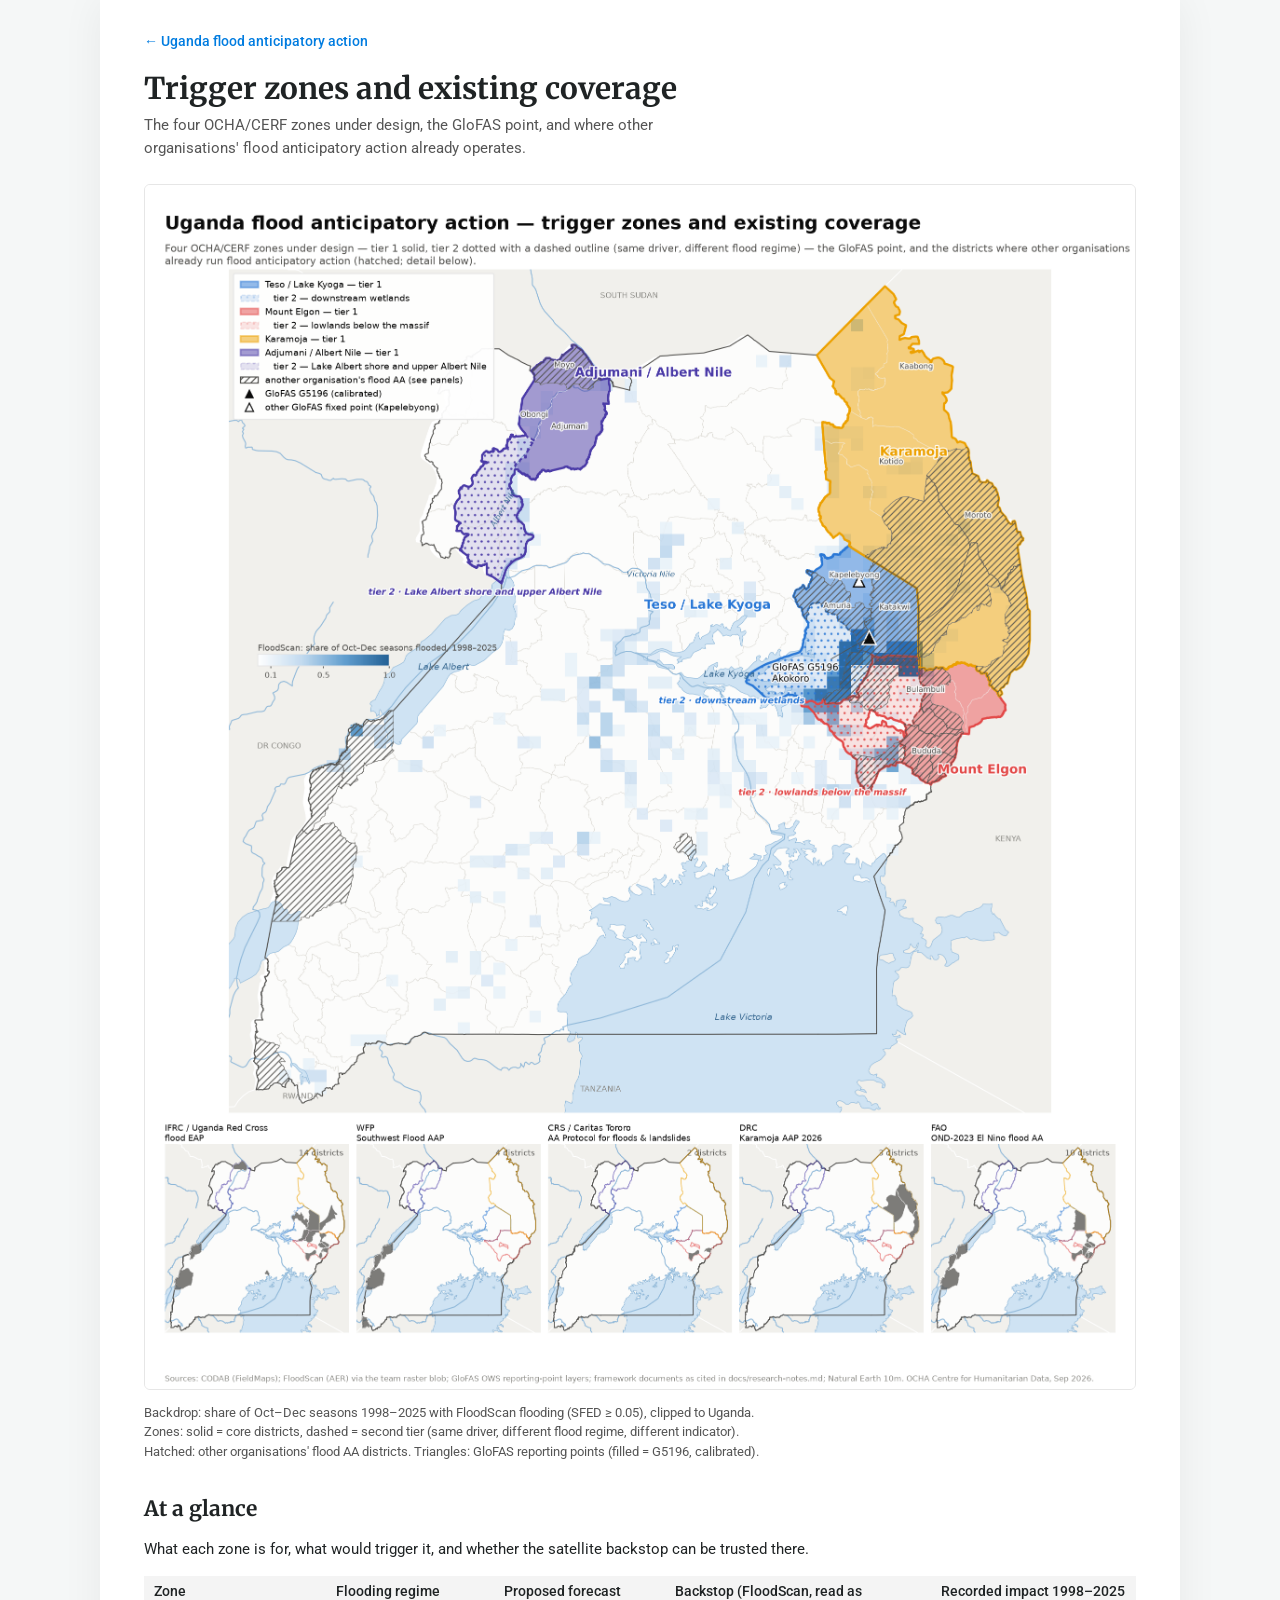
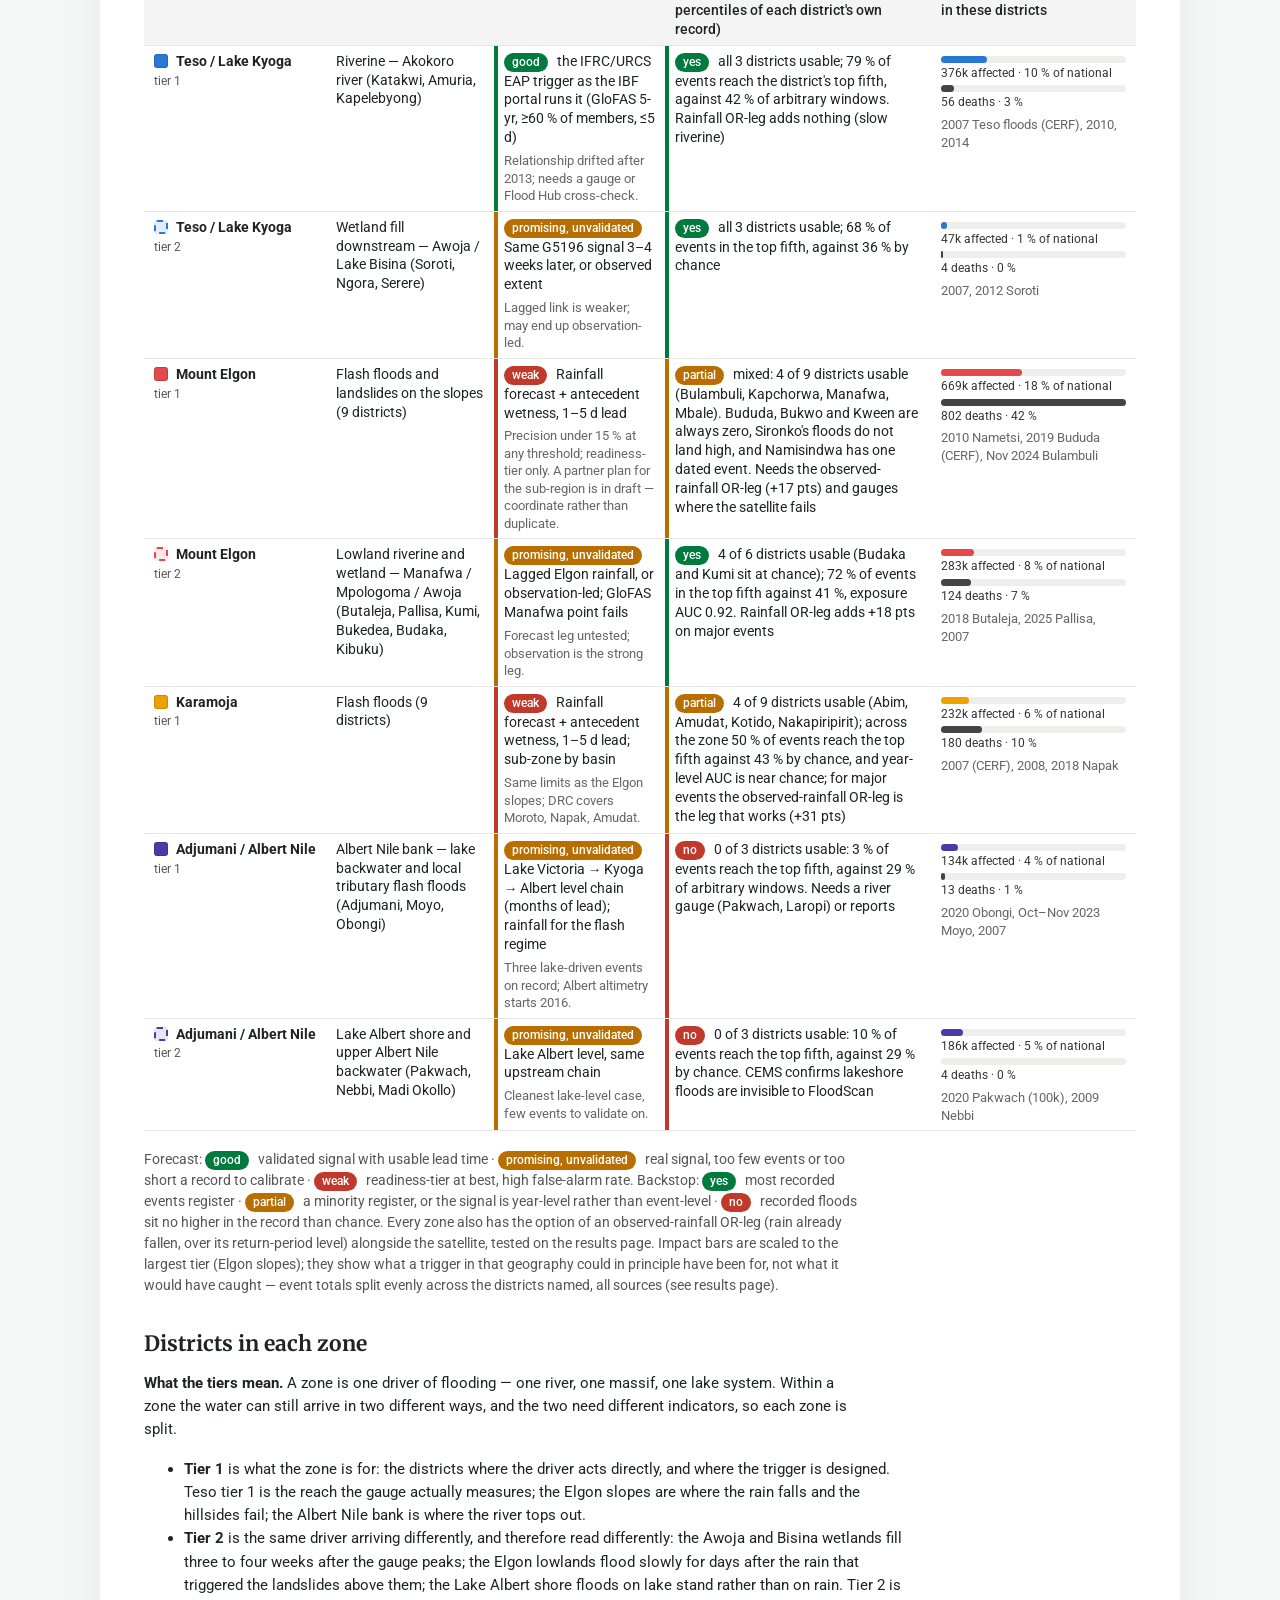
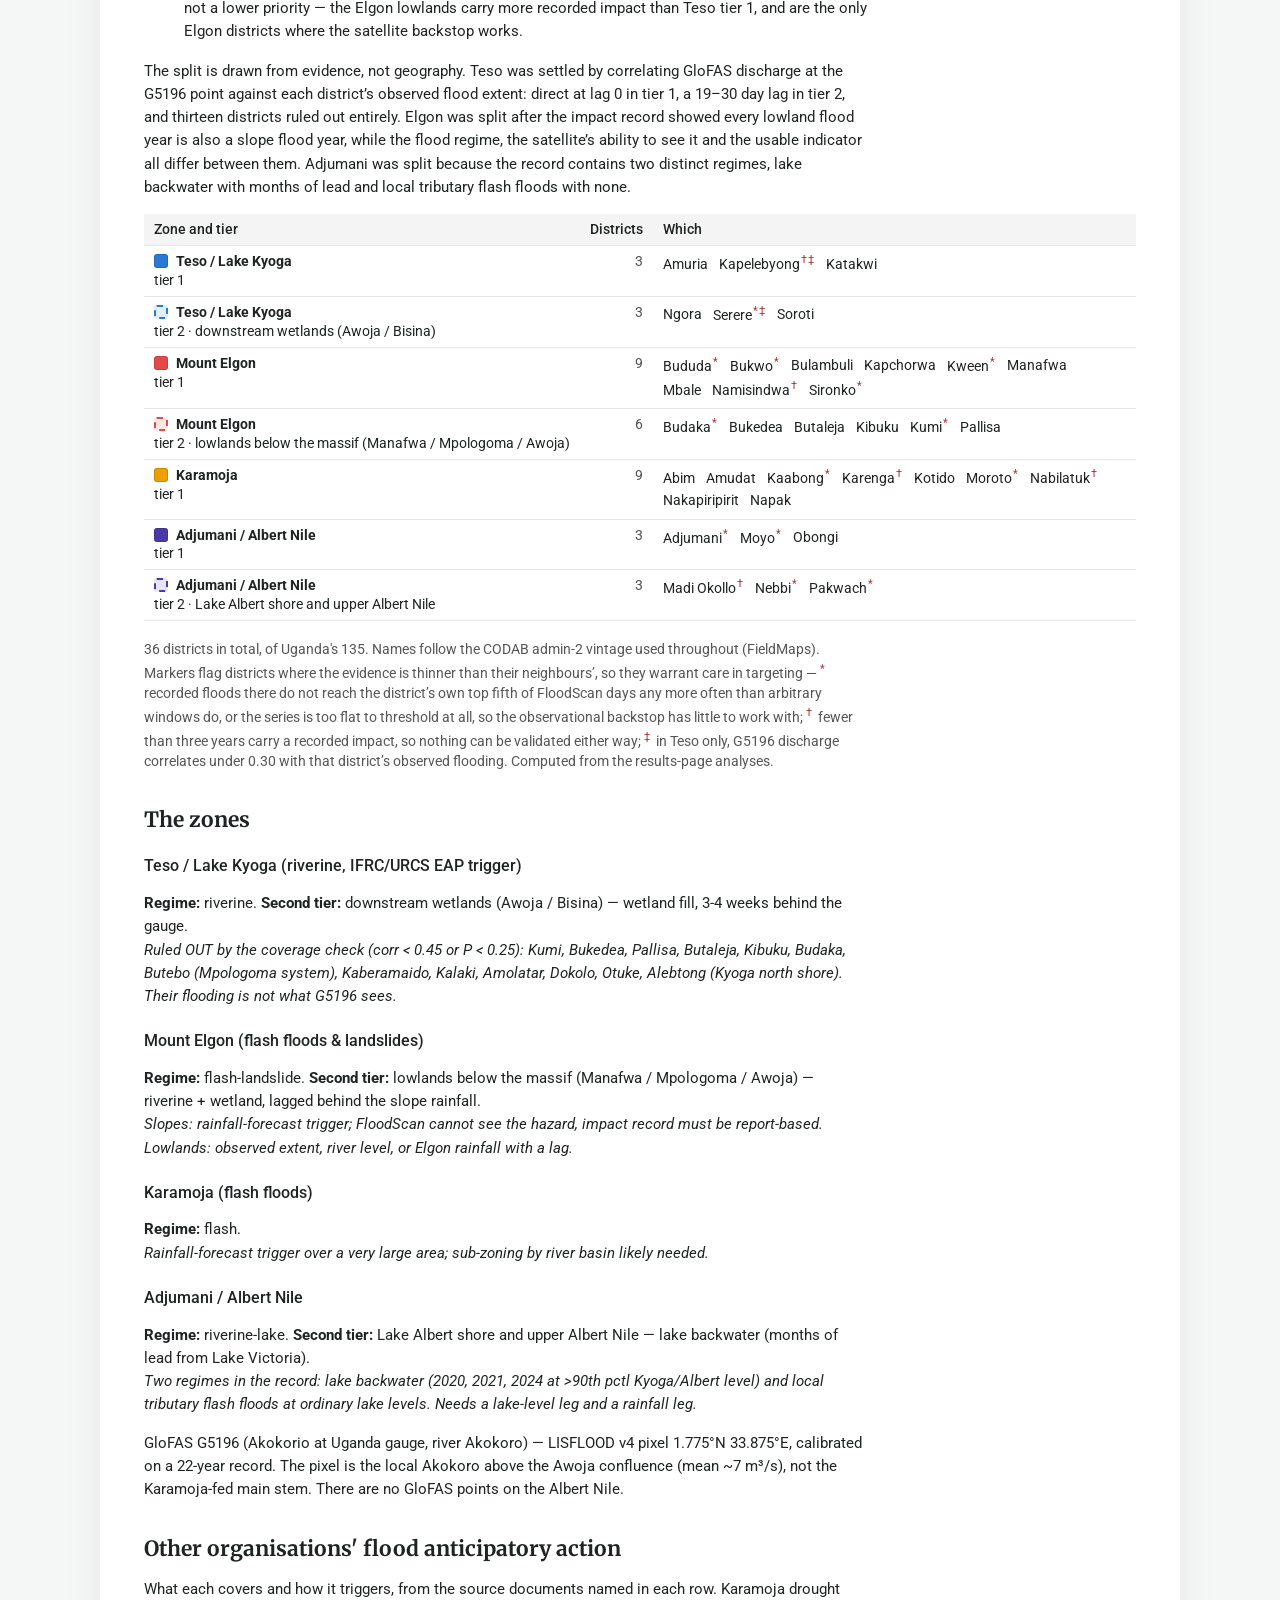
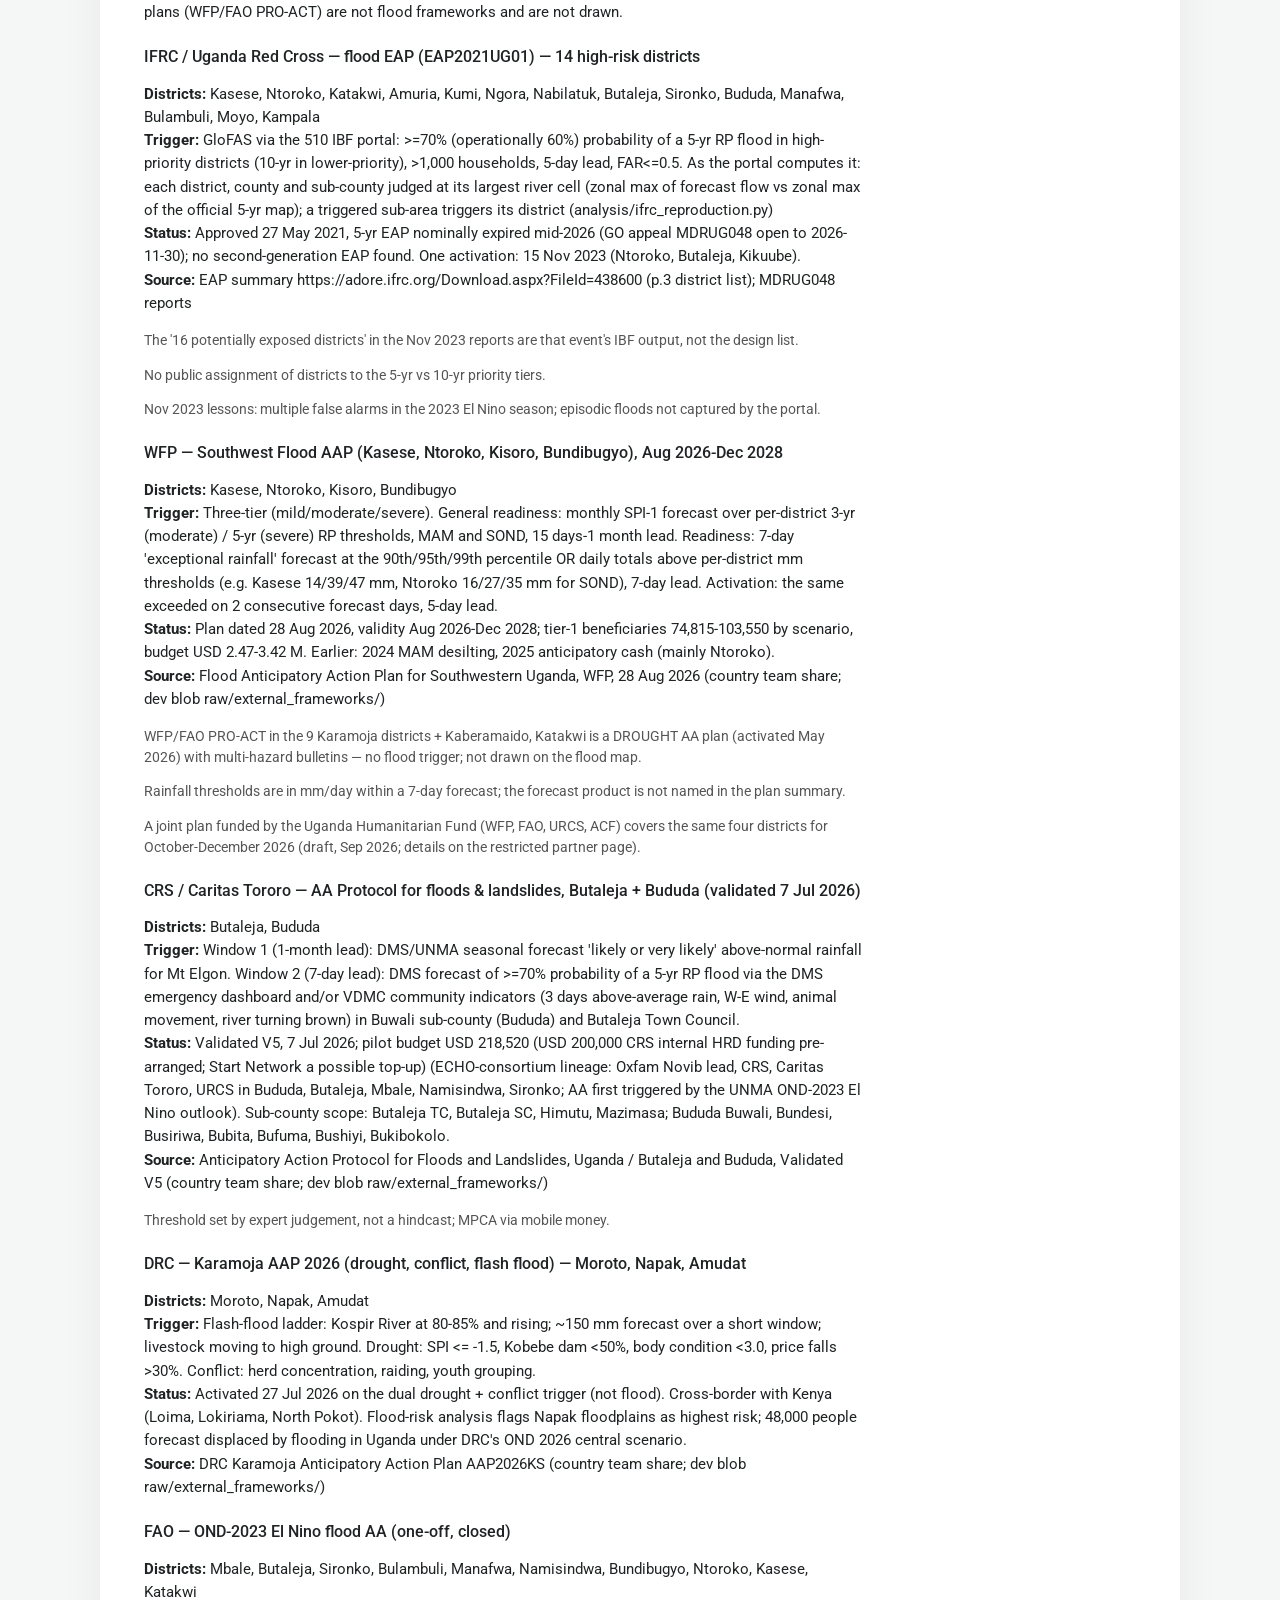
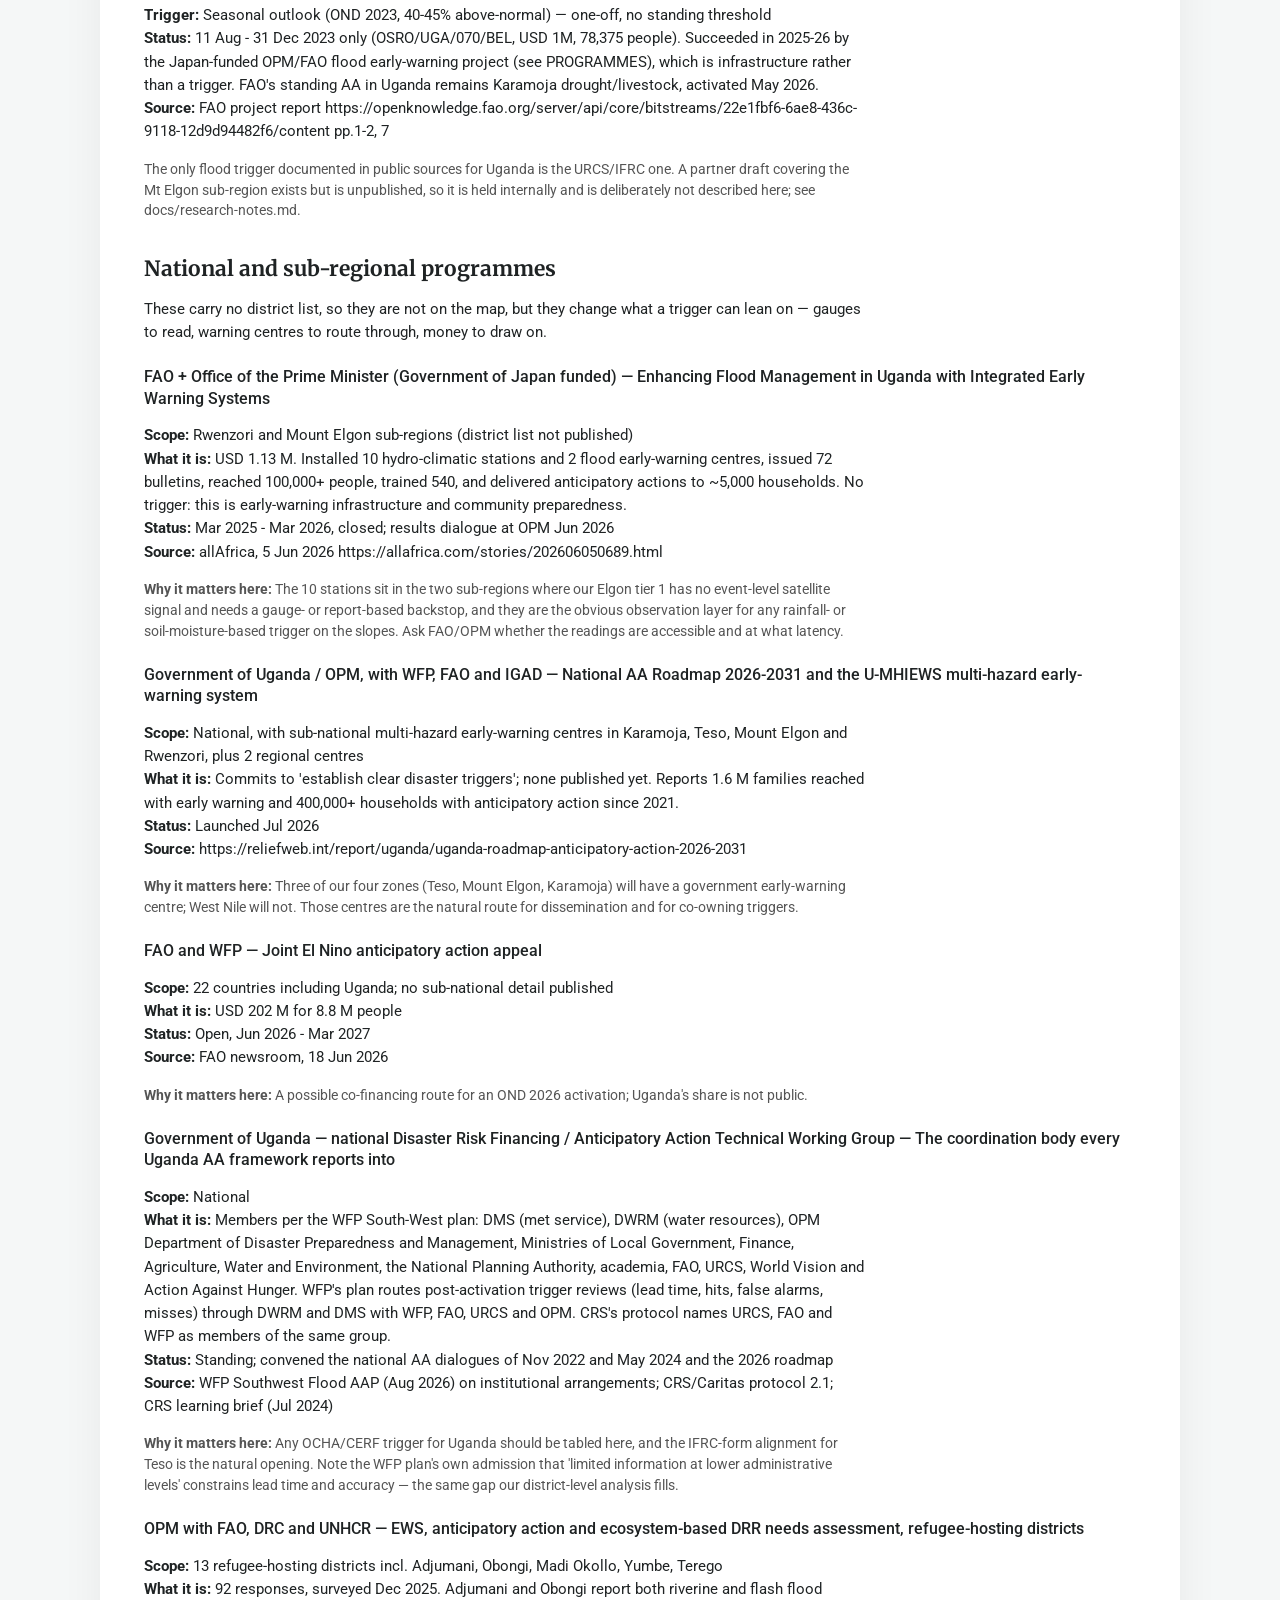
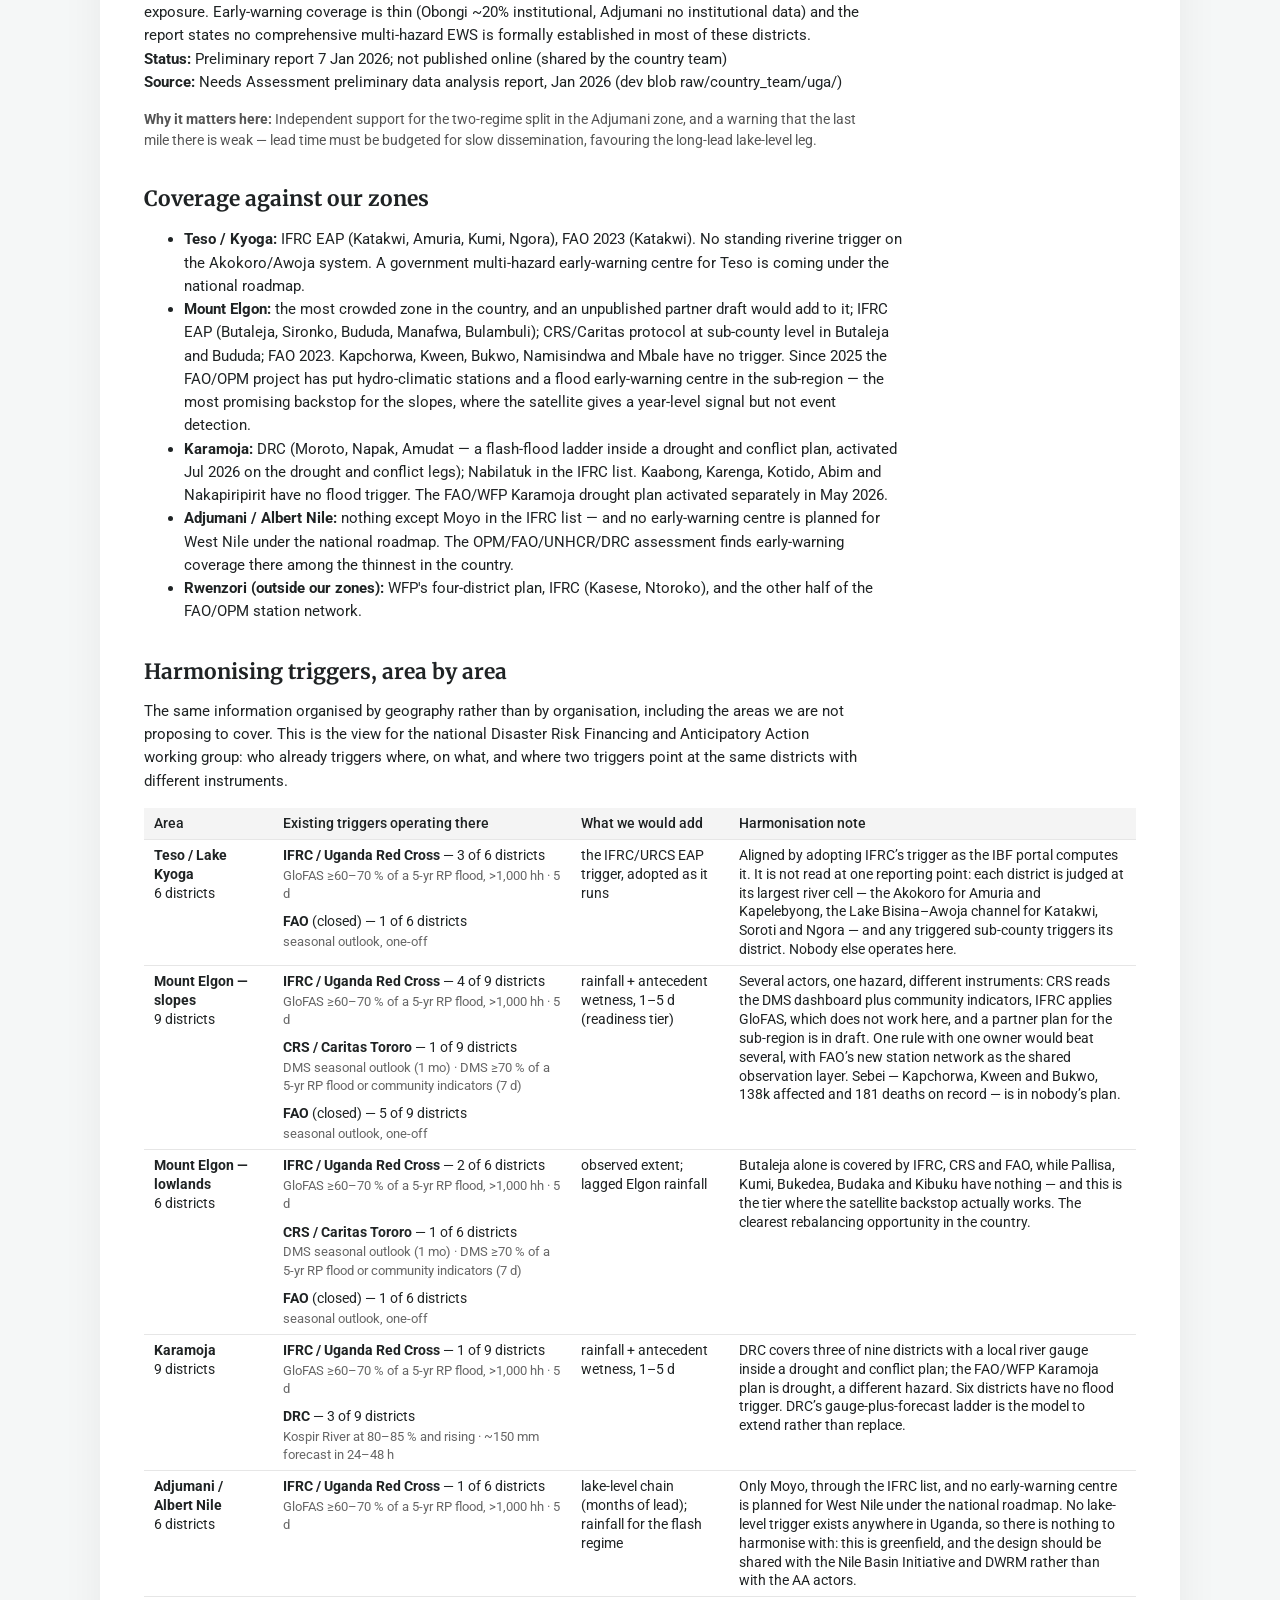
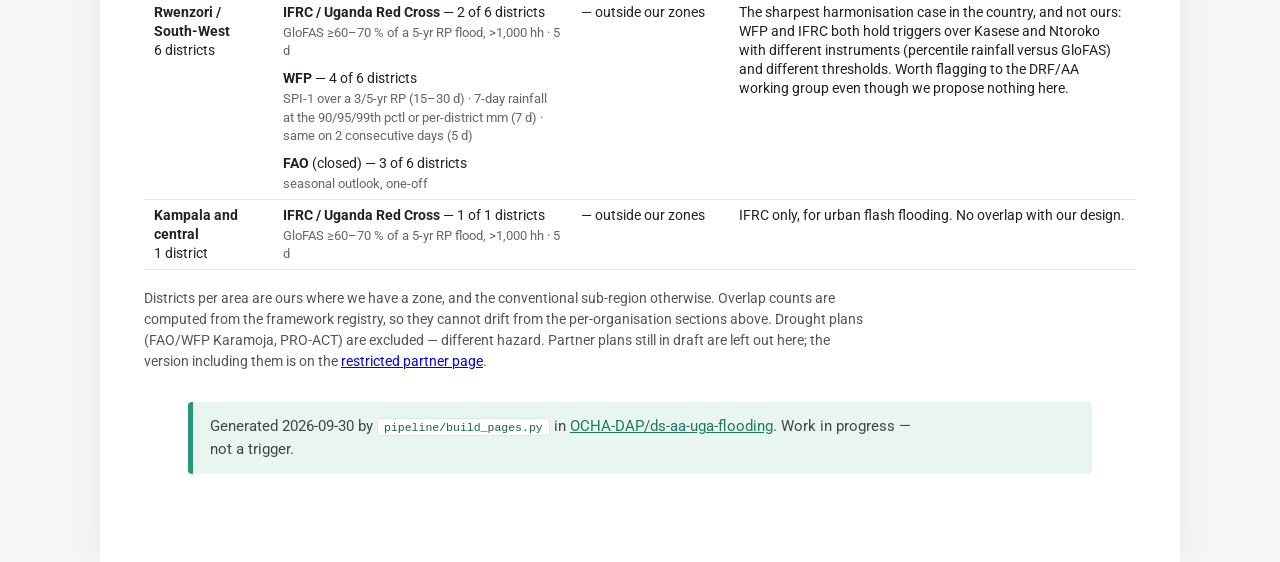
==== commit f0f6ad2e: "Teso label, README zones table and trigger_draft docstring match the IFRC decision The Teso zone lab" ====
--- a/pages/coverage/index.html
+++ b/pages/coverage/index.html
@@ -7,6 +7,6 @@
 </head><body><div class="wrap page">
 <a class="home" href="../">&larr; Uganda flood anticipatory action</a>
 <h1>Trigger zones and existing coverage</h1><p class="sub">The four OCHA/CERF zones under design, the GloFAS point, and where other organisations' flood anticipatory action already operates.</p>
-<figure><img src="zones_coverage_map.png" alt="Map of Uganda with the four trigger zones and other organisations' flood AA coverage"><figcaption>Backdrop: share of Oct–Dec seasons 1998–2025 with FloodScan flooding (SFED ≥ 0.05), clipped to Uganda. Zones: solid = core districts, dashed = second tier (same driver, different flood regime, different indicator). Hatched: other organisations' flood AA districts. Triangles: GloFAS reporting points (filled = G5196, calibrated).</figcaption></figure><h2 id="at-a-glance">At a glance<a class="anchor" href="#at-a-glance" aria-label="Link to this section">#</a></h2><p>What each zone is for, what would trigger it, and whether the satellite backstop can be trusted there.</p><div class="tw status"><table><thead><tr><th>Zone</th><th>Flooding regime</th><th>Proposed forecast</th><th>Backstop (FloodScan, read as percentiles of each district's own record)</th><th>Recorded impact 1998–2025 in these districts</th></tr></thead><tbody><tr><td class='zn'><span class="sw sw-t1" style="background:#2a78d6"></span><strong>Teso / Lake Kyoga</strong><br><span class='tier'>tier 1</span></td><td>Riverine — Akokoro river (Katakwi, Amuria, Kapelebyong)</td><td class='rate-good'><span class='pill'>good</span> the IFRC/URCS EAP trigger as the IBF portal runs it (GloFAS 5-yr, ≥60 % of members, ≤5 d)<span class='fn'>Relationship drifted after 2013; needs a gauge or Flood Hub cross-check.</span></td><td class='rate-good'><span class='pill'>yes</span> all 3 districts usable; 79 % of events reach the district&#x27;s top fifth, against 42 % of arbitrary windows. Rainfall OR-leg adds nothing (slow riverine)</td><td class='imp'><div class='bar'><span style='width:25%;background:#2a78d6'></span></div><span class='barlab'>376k affected · 10 % of national</span><div class='bar'><span style='width:7%;background:#444'></span></div><span class='barlab'>56 deaths · 3 %</span><span class='fn'>2007 Teso floods (CERF), 2010, 2014</span></td></tr><tr><td class='zn'><span class="sw sw-t2" style="border-color:#2a78d6;background:#2a78d622"></span><strong>Teso / Lake Kyoga</strong><br><span class='tier'>tier 2</span></td><td>Wetland fill downstream — Awoja / Lake Bisina (Soroti, Ngora, Serere)</td><td class='rate-mid'><span class='pill'>promising, unvalidated</span> Same G5196 signal 3–4 weeks later, or observed extent<span class='fn'>Lagged link is weaker; may end up observation-led.</span></td><td class='rate-good'><span class='pill'>yes</span> all 3 districts usable; 68 % of events in the top fifth, against 36 % by chance</td><td class='imp'><div class='bar'><span style='width:3%;background:#2a78d6'></span></div><span class='barlab'>47k affected · 1 % of national</span><div class='bar'><span style='width:1%;background:#444'></span></div><span class='barlab'>4 deaths · 0 %</span><span class='fn'>2007, 2012 Soroti</span></td></tr><tr><td class='zn'><span class="sw sw-t1" style="background:#e34948"></span><strong>Mount Elgon</strong><br><span class='tier'>tier 1</span></td><td>Flash floods and landslides on the slopes (9 districts)</td><td class='rate-weak'><span class='pill'>weak</span> Rainfall forecast + antecedent wetness, 1–5 d lead<span class='fn'>Precision under 15 % at any threshold; readiness-tier only. A partner plan for the sub-region is in draft — coordinate rather than duplicate.</span></td><td class='rate-mid'><span class='pill'>partial</span> mixed: 4 of 9 districts usable (Bulambuli, Kapchorwa, Manafwa, Mbale). Bududa, Bukwo and Kween are always zero, Sironko&#x27;s floods do not land high, and Namisindwa has one dated event. Needs the observed-rainfall OR-leg (+17 pts) and gauges where the satellite fails</td><td class='imp'><div class='bar'><span style='width:44%;background:#e34948'></span></div><span class='barlab'>669k affected · 18 % of national</span><div class='bar'><span style='width:100%;background:#444'></span></div><span class='barlab'>802 deaths · 42 %</span><span class='fn'>2010 Nametsi, 2019 Bududa (CERF), Nov 2024 Bulambuli</span></td></tr><tr><td class='zn'><span class="sw sw-t2" style="border-color:#e34948;background:#e3494822"></span><strong>Mount Elgon</strong><br><span class='tier'>tier 2</span></td><td>Lowland riverine and wetland — Manafwa / Mpologoma / Awoja (Butaleja, Pallisa, Kumi, Bukedea, Budaka, Kibuku)</td><td class='rate-mid'><span class='pill'>promising, unvalidated</span> Lagged Elgon rainfall, or observation-led; GloFAS Manafwa point fails<span class='fn'>Forecast leg untested; observation is the strong leg.</span></td><td class='rate-good'><span class='pill'>yes</span> 4 of 6 districts usable (Budaka and Kumi sit at chance); 72 % of events in the top fifth against 41 %, exposure AUC 0.92. Rainfall OR-leg adds +18 pts on major events</td><td class='imp'><div class='bar'><span style='width:18%;background:#e34948'></span></div><span class='barlab'>283k affected · 8 % of national</span><div class='bar'><span style='width:16%;background:#444'></span></div><span class='barlab'>124 deaths · 7 %</span><span class='fn'>2018 Butaleja, 2025 Pallisa, 2007</span></td></tr><tr><td class='zn'><span class="sw sw-t1" style="background:#eda100"></span><strong>Karamoja</strong><br><span class='tier'>tier 1</span></td><td>Flash floods (9 districts)</td><td class='rate-weak'><span class='pill'>weak</span> Rainfall forecast + antecedent wetness, 1–5 d lead; sub-zone by basin<span class='fn'>Same limits as the Elgon slopes; DRC covers Moroto, Napak, Amudat.</span></td><td class='rate-mid'><span class='pill'>partial</span> 4 of 9 districts usable (Abim, Amudat, Kotido, Nakapiripirit); across the zone 50 % of events reach the top fifth against 43 % by chance, and year-level AUC is near chance; for major events the observed-rainfall OR-leg is the leg that works (+31 pts)</td><td class='imp'><div class='bar'><span style='width:15%;background:#eda100'></span></div><span class='barlab'>232k affected · 6 % of national</span><div class='bar'><span style='width:22%;background:#444'></span></div><span class='barlab'>180 deaths · 10 %</span><span class='fn'>2007 (CERF), 2008, 2018 Napak</span></td></tr><tr><td class='zn'><span class="sw sw-t1" style="background:#4a3aa7"></span><strong>Adjumani / Albert Nile</strong><br><span class='tier'>tier 1</span></td><td>Albert Nile bank — lake backwater and local tributary flash floods (Adjumani, Moyo, Obongi)</td><td class='rate-mid'><span class='pill'>promising, unvalidated</span> Lake Victoria → Kyoga → Albert level chain (months of lead); rainfall for the flash regime<span class='fn'>Three lake-driven events on record; Albert altimetry starts 2016.</span></td><td class='rate-weak'><span class='pill'>no</span> 0 of 3 districts usable: 3 % of events reach the top fifth, against 29 % of arbitrary windows. Needs a river gauge (Pakwach, Laropi) or reports</td><td class='imp'><div class='bar'><span style='width:9%;background:#4a3aa7'></span></div><span class='barlab'>134k affected · 4 % of national</span><div class='bar'><span style='width:2%;background:#444'></span></div><span class='barlab'>13 deaths · 1 %</span><span class='fn'>2020 Obongi, Oct–Nov 2023 Moyo, 2007</span></td></tr><tr><td class='zn'><span class="sw sw-t2" style="border-color:#4a3aa7;background:#4a3aa722"></span><strong>Adjumani / Albert Nile</strong><br><span class='tier'>tier 2</span></td><td>Lake Albert shore and upper Albert Nile backwater (Pakwach, Nebbi, Madi Okollo)</td><td class='rate-mid'><span class='pill'>promising, unvalidated</span> Lake Albert level, same upstream chain<span class='fn'>Cleanest lake-level case, few events to validate on.</span></td><td class='rate-weak'><span class='pill'>no</span> 0 of 3 districts usable: 10 % of events reach the top fifth, against 29 % by chance. CEMS confirms lakeshore floods are invisible to FloodScan</td><td class='imp'><div class='bar'><span style='width:12%;background:#4a3aa7'></span></div><span class='barlab'>186k affected · 5 % of national</span><div class='bar'><span style='width:0%;background:#444'></span></div><span class='barlab'>4 deaths · 0 %</span><span class='fn'>2020 Pakwach (100k), 2009 Nebbi</span></td></tr></tbody></table></div><p class='fn'>Forecast: <span class='pill rate-good'>good</span> validated signal with usable lead time · <span class='pill rate-mid'>promising, unvalidated</span> real signal, too few events or too short a record to calibrate · <span class='pill rate-weak'>weak</span> readiness-tier at best, high false-alarm rate. Backstop: <span class='pill rate-good'>yes</span> most recorded events register · <span class='pill rate-mid'>partial</span> a minority register, or the signal is year-level rather than event-level · <span class='pill rate-weak'>no</span> recorded floods sit no higher in the record than chance. Every zone also has the option of an observed-rainfall OR-leg (rain already fallen, over its return-period level) alongside the satellite, tested on the results page. Impact bars are scaled to the largest tier (Elgon slopes); they show what a trigger in that geography could in principle have been for, not what it would have caught — event totals split evenly across the districts named, all sources (see results page).</p><h2 id="districts-in-each-zone">Districts in each zone<a class="anchor" href="#districts-in-each-zone" aria-label="Link to this section">#</a></h2><p><strong>What the tiers mean.</strong> A zone is one driver of flooding — one river, one massif, one lake system. Within a zone the water can still arrive in two different ways, and the two need different indicators, so each zone is split.</p><ul><li><strong>Tier 1</strong> is what the zone is for: the districts where the driver acts directly, and where the trigger is designed. Teso tier 1 is the reach the gauge actually measures; the Elgon slopes are where the rain falls and the hillsides fail; the Albert Nile bank is where the river tops out.</li><li><strong>Tier 2</strong> is the same driver arriving differently, and therefore read differently: the Awoja and Bisina wetlands fill three to four weeks after the gauge peaks; the Elgon lowlands flood slowly for days after the rain that triggered the landslides above them; the Lake Albert shore floods on lake stand rather than on rain. Tier 2 is not a lower priority — the Elgon lowlands carry more recorded impact than Teso tier 1, and are the only Elgon districts where the satellite backstop works.</li></ul><p>The split is drawn from evidence, not geography. Teso was settled by correlating GloFAS discharge at the G5196 point against each district’s observed flood extent: direct at lag 0 in tier 1, a 19–30 day lag in tier 2, and thirteen districts ruled out entirely. Elgon was split after the impact record showed every lowland flood year is also a slope flood year, while the flood regime, the satellite’s ability to see it and the usable indicator all differ between them. Adjumani was split because the record contains two distinct regimes, lake backwater with months of lead and local tributary flash floods with none.</p><div class="tw zlist"><table><thead><tr><th>Zone and tier</th><th>Districts</th><th>Which</th></tr></thead><tbody><tr><td class='zn'><span class="sw sw-t1" style="background:#2a78d6"></span><strong>Teso / Lake Kyoga</strong><br><span class='tier'>tier 1</span></td><td class='cnt'>3</td><td><span class='dist'>Amuria</span><span class='dist'>Kapelebyong<sup class='mk' title='thin record; weak gauge link'>†‡</sup></span><span class='dist'>Katakwi</span></td></tr><tr><td class='zn'><span class="sw sw-t2" style="border-color:#2a78d6;background:#2a78d622"></span><strong>Teso / Lake Kyoga</strong><br><span class='tier'>tier 2 · downstream wetlands (Awoja / Bisina)</span></td><td class='cnt'>3</td><td><span class='dist'>Ngora</span><span class='dist'>Serere<sup class='mk' title='floods not visible to the satellite; weak gauge link'>*‡</sup></span><span class='dist'>Soroti</span></td></tr><tr><td class='zn'><span class="sw sw-t1" style="background:#e34948"></span><strong>Mount Elgon</strong><br><span class='tier'>tier 1</span></td><td class='cnt'>9</td><td><span class='dist'>Bududa<sup class='mk' title='flat satellite series'>*</sup></span><span class='dist'>Bukwo<sup class='mk' title='flat satellite series'>*</sup></span><span class='dist'>Bulambuli</span><span class='dist'>Kapchorwa</span><span class='dist'>Kween<sup class='mk' title='flat satellite series'>*</sup></span><span class='dist'>Manafwa</span><span class='dist'>Mbale</span><span class='dist'>Namisindwa<sup class='mk' title='thin record'>†</sup></span><span class='dist'>Sironko<sup class='mk' title='floods not visible to the satellite'>*</sup></span></td></tr><tr><td class='zn'><span class="sw sw-t2" style="border-color:#e34948;background:#e3494822"></span><strong>Mount Elgon</strong><br><span class='tier'>tier 2 · lowlands below the massif (Manafwa / Mpologoma / Awoja)</span></td><td class='cnt'>6</td><td><span class='dist'>Budaka<sup class='mk' title='floods not visible to the satellite'>*</sup></span><span class='dist'>Bukedea</span><span class='dist'>Butaleja</span><span class='dist'>Kibuku</span><span class='dist'>Kumi<sup class='mk' title='floods not visible to the satellite'>*</sup></span><span class='dist'>Pallisa</span></td></tr><tr><td class='zn'><span class="sw sw-t1" style="background:#eda100"></span><strong>Karamoja</strong><br><span class='tier'>tier 1</span></td><td class='cnt'>9</td><td><span class='dist'>Abim</span><span class='dist'>Amudat</span><span class='dist'>Kaabong<sup class='mk' title='floods not visible to the satellite'>*</sup></span><span class='dist'>Karenga<sup class='mk' title='thin record'>†</sup></span><span class='dist'>Kotido</span><span class='dist'>Moroto<sup class='mk' title='floods not visible to the satellite'>*</sup></span><span class='dist'>Nabilatuk<sup class='mk' title='thin record'>†</sup></span><span class='dist'>Nakapiripirit</span><span class='dist'>Napak</span></td></tr><tr><td class='zn'><span class="sw sw-t1" style="background:#4a3aa7"></span><strong>Adjumani / Albert Nile</strong><br><span class='tier'>tier 1</span></td><td class='cnt'>3</td><td><span class='dist'>Adjumani<sup class='mk' title='floods not visible to the satellite'>*</sup></span><span class='dist'>Moyo<sup class='mk' title='floods not visible to the satellite'>*</sup></span><span class='dist'>Obongi</span></td></tr><tr><td class='zn'><span class="sw sw-t2" style="border-color:#4a3aa7;background:#4a3aa722"></span><strong>Adjumani / Albert Nile</strong><br><span class='tier'>tier 2 · Lake Albert shore and upper Albert Nile</span></td><td class='cnt'>3</td><td><span class='dist'>Madi Okollo<sup class='mk' title='thin record'>†</sup></span><span class='dist'>Nebbi<sup class='mk' title='flat satellite series'>*</sup></span><span class='dist'>Pakwach<sup class='mk' title='floods not visible to the satellite'>*</sup></span></td></tr></tbody></table></div><p class='fn'>36 districts in total, of Uganda's 135. Names follow the CODAB admin-2 vintage used throughout (FieldMaps). Markers flag districts where the evidence is thinner than their neighbours’, so they warrant care in targeting — <sup class='mk'>*</sup> recorded floods there do not reach the district’s own top fifth of FloodScan days any more often than arbitrary windows do, or the series is too flat to threshold at all, so the observational backstop has little to work with; <sup class='mk'>†</sup> fewer than three years carry a recorded impact, so nothing can be validated either way; <sup class='mk'>‡</sup> in Teso only, G5196 discharge correlates under 0.30 with that district’s observed flooding. Computed from the results-page analyses.</p><h2 id="the-zones">The zones<a class="anchor" href="#the-zones" aria-label="Link to this section">#</a></h2><h3 id="teso-lake-kyoga-akokoro-river-glofas-g5196">Teso / Lake Kyoga (Akokoro river, GloFAS G5196)<a class="anchor" href="#teso-lake-kyoga-akokoro-river-glofas-g5196" aria-label="Link to this section">#</a></h3><p><strong>Regime:</strong> riverine. <strong>Second tier:</strong> downstream wetlands (Awoja / Bisina) — wetland fill, 3-4 weeks behind the gauge.<br><em>Ruled OUT by the coverage check (corr &lt; 0.45 or P &lt; 0.25): Kumi, Bukedea, Pallisa, Butaleja, Kibuku, Budaka, Butebo (Mpologoma system), Kaberamaido, Kalaki, Amolatar, Dokolo, Otuke, Alebtong (Kyoga north shore). Their flooding is not what G5196 sees.</em></p><h3 id="mount-elgon-flash-floods-landslides">Mount Elgon (flash floods &amp; landslides)<a class="anchor" href="#mount-elgon-flash-floods-landslides" aria-label="Link to this section">#</a></h3><p><strong>Regime:</strong> flash-landslide. <strong>Second tier:</strong> lowlands below the massif (Manafwa / Mpologoma / Awoja) — riverine + wetland, lagged behind the slope rainfall.<br><em>Slopes: rainfall-forecast trigger; FloodScan cannot see the hazard, impact record must be report-based. Lowlands: observed extent, river level, or Elgon rainfall with a lag.</em></p><h3 id="karamoja-flash-floods">Karamoja (flash floods)<a class="anchor" href="#karamoja-flash-floods" aria-label="Link to this section">#</a></h3><p><strong>Regime:</strong> flash.<br><em>Rainfall-forecast trigger over a very large area; sub-zoning by river basin likely needed.</em></p><h3 id="adjumani-albert-nile">Adjumani / Albert Nile<a class="anchor" href="#adjumani-albert-nile" aria-label="Link to this section">#</a></h3><p><strong>Regime:</strong> riverine-lake. <strong>Second tier:</strong> Lake Albert shore and upper Albert Nile — lake backwater (months of lead from Lake Victoria).<br><em>Two regimes in the record: lake backwater (2020, 2021, 2024 at &gt;90th pctl Kyoga/Albert level) and local tributary flash floods at ordinary lake levels. Needs a lake-level leg and a rainfall leg.</em></p><p>GloFAS G5196 (Akokorio at Uganda gauge, river Akokoro) — LISFLOOD v4 pixel 1.775°N 33.875°E, calibrated on a 22-year record. The pixel is the local Akokoro above the Awoja confluence (mean ~7 m³/s), not the Karamoja-fed main stem. There are no GloFAS points on the Albert Nile.</p><h2 id="other-organisations-flood-anticipatory-action">Other organisations' flood anticipatory action<a class="anchor" href="#other-organisations-flood-anticipatory-action" aria-label="Link to this section">#</a></h2><p>What each covers and how it triggers, from the source documents named in each row. Karamoja drought plans (WFP/FAO PRO-ACT) are not flood frameworks and are not drawn.</p><h3 id="ifrc-uganda-red-cross-flood-eap-eap2021ug01-14-high-risk-districts">IFRC / Uganda Red Cross — flood EAP (EAP2021UG01) — 14 high-risk districts<a class="anchor" href="#ifrc-uganda-red-cross-flood-eap-eap2021ug01-14-high-risk-districts" aria-label="Link to this section">#</a></h3><p><strong>Districts:</strong> Kasese, Ntoroko, Katakwi, Amuria, Kumi, Ngora, Nabilatuk, Butaleja, Sironko, Bududa, Manafwa, Bulambuli, Moyo, Kampala<br><strong>Trigger:</strong> GloFAS via the 510 IBF portal: &gt;=70% (operationally 60%) probability of a 5-yr RP flood in high-priority districts (10-yr in lower-priority), &gt;1,000 households, 5-day lead, FAR&lt;=0.5. As the portal computes it: each district, county and sub-county judged at its largest river cell (zonal max of forecast flow vs zonal max of the official 5-yr map); a triggered sub-area triggers its district (analysis/ifrc_reproduction.py)<br><strong>Status:</strong> Approved 27 May 2021, 5-yr EAP nominally expired mid-2026 (GO appeal MDRUG048 open to 2026-11-30); no second-generation EAP found. One activation: 15 Nov 2023 (Ntoroko, Butaleja, Kikuube).<br><strong>Source:</strong> EAP summary https://adore.ifrc.org/Download.aspx?FileId=438600 (p.3 district list); MDRUG048 reports</p><p class='fn'>The &#x27;16 potentially exposed districts&#x27; in the Nov 2023 reports are that event&#x27;s IBF output, not the design list.</p><p class='fn'>No public assignment of districts to the 5-yr vs 10-yr priority tiers.</p><p class='fn'>Nov 2023 lessons: multiple false alarms in the 2023 El Nino season; episodic floods not captured by the portal.</p><h3 id="wfp-southwest-flood-aap-kasese-ntoroko-kisoro-bundibugyo-aug-2026-dec-2028">WFP — Southwest Flood AAP (Kasese, Ntoroko, Kisoro, Bundibugyo), Aug 2026-Dec 2028<a class="anchor" href="#wfp-southwest-flood-aap-kasese-ntoroko-kisoro-bundibugyo-aug-2026-dec-2028" aria-label="Link to this section">#</a></h3><p><strong>Districts:</strong> Kasese, Ntoroko, Kisoro, Bundibugyo<br><strong>Trigger:</strong> Three-tier (mild/moderate/severe). General readiness: monthly SPI-1 forecast over per-district 3-yr (moderate) / 5-yr (severe) RP thresholds, MAM and SOND, 15 days-1 month lead. Readiness: 7-day &#x27;exceptional rainfall&#x27; forecast at the 90th/95th/99th percentile OR daily totals above per-district mm thresholds (e.g. Kasese 14/39/47 mm, Ntoroko 16/27/35 mm for SOND), 7-day lead. Activation: the same exceeded on 2 consecutive forecast days, 5-day lead.<br><strong>Status:</strong> Plan dated 28 Aug 2026, validity Aug 2026-Dec 2028; tier-1 beneficiaries 74,815-103,550 by scenario, budget USD 2.47-3.42 M. Earlier: 2024 MAM desilting, 2025 anticipatory cash (mainly Ntoroko).<br><strong>Source:</strong> Flood Anticipatory Action Plan for Southwestern Uganda, WFP, 28 Aug 2026 (country team share; dev blob raw/external_frameworks/)</p><p class='fn'>WFP/FAO PRO-ACT in the 9 Karamoja districts + Kaberamaido, Katakwi is a DROUGHT AA plan (activated May 2026) with multi-hazard bulletins — no flood trigger; not drawn on the flood map.</p><p class='fn'>Rainfall thresholds are in mm/day within a 7-day forecast; the forecast product is not named in the plan summary.</p><p class='fn'>A joint plan funded by the Uganda Humanitarian Fund (WFP, FAO, URCS, ACF) covers the same four districts for October-December 2026 (draft, Sep 2026; details on the restricted partner page).</p><h3 id="crs-caritas-tororo-aa-protocol-for-floods-landslides-butaleja-bududa-validated-7-jul-2026">CRS / Caritas Tororo — AA Protocol for floods &amp; landslides, Butaleja + Bududa (validated 7 Jul 2026)<a class="anchor" href="#crs-caritas-tororo-aa-protocol-for-floods-landslides-butaleja-bududa-validated-7-jul-2026" aria-label="Link to this section">#</a></h3><p><strong>Districts:</strong> Butaleja, Bududa<br><strong>Trigger:</strong> Window 1 (1-month lead): DMS/UNMA seasonal forecast &#x27;likely or very likely&#x27; above-normal rainfall for Mt Elgon. Window 2 (7-day lead): DMS forecast of &gt;=70% probability of a 5-yr RP flood via the DMS emergency dashboard and/or VDMC community indicators (3 days above-average rain, W-E wind, animal movement, river turning brown) in Buwali sub-county (Bududa) and Butaleja Town Council.<br><strong>Status:</strong> Validated V5, 7 Jul 2026; pilot budget USD 218,520 (USD 200,000 CRS internal HRD funding pre-arranged; Start Network a possible top-up) (ECHO-consortium lineage: Oxfam Novib lead, CRS, Caritas Tororo, URCS in Bududa, Butaleja, Mbale, Namisindwa, Sironko; AA first triggered by the UNMA OND-2023 El Nino outlook). Sub-county scope: Butaleja TC, Butaleja SC, Himutu, Mazimasa; Bududa Buwali, Bundesi, Busiriwa, Bubita, Bufuma, Bushiyi, Bukibokolo.<br><strong>Source:</strong> Anticipatory Action Protocol for Floods and Landslides, Uganda / Butaleja and Bududa, Validated V5 (country team share; dev blob raw/external_frameworks/)</p><p class='fn'>Threshold set by expert judgement, not a hindcast; MPCA via mobile money.</p><h3 id="drc-karamoja-aap-2026-drought-conflict-flash-flood-moroto-napak-amudat">DRC — Karamoja AAP 2026 (drought, conflict, flash flood) — Moroto, Napak, Amudat<a class="anchor" href="#drc-karamoja-aap-2026-drought-conflict-flash-flood-moroto-napak-amudat" aria-label="Link to this section">#</a></h3><p><strong>Districts:</strong> Moroto, Napak, Amudat<br><strong>Trigger:</strong> Flash-flood ladder: Kospir River at 80-85% and rising; ~150 mm forecast over a short window; livestock moving to high ground. Drought: SPI &lt;= -1.5, Kobebe dam &lt;50%, body condition &lt;3.0, price falls &gt;30%. Conflict: herd concentration, raiding, youth grouping.<br><strong>Status:</strong> Activated 27 Jul 2026 on the dual drought + conflict trigger (not flood). Cross-border with Kenya (Loima, Lokiriama, North Pokot). Flood-risk analysis flags Napak floodplains as highest risk; 48,000 people forecast displaced by flooding in Uganda under DRC&#x27;s OND 2026 central scenario.<br><strong>Source:</strong> DRC Karamoja Anticipatory Action Plan AAP2026KS (country team share; dev blob raw/external_frameworks/)</p><h3 id="fao-ond-2023-el-nino-flood-aa-one-off-closed">FAO — OND-2023 El Nino flood AA (one-off, closed)<a class="anchor" href="#fao-ond-2023-el-nino-flood-aa-one-off-closed" aria-label="Link to this section">#</a></h3><p><strong>Districts:</strong> Mbale, Butaleja, Sironko, Bulambuli, Manafwa, Namisindwa, Bundibugyo, Ntoroko, Kasese, Katakwi<br><strong>Trigger:</strong> Seasonal outlook (OND 2023, 40-45% above-normal) — one-off, no standing threshold<br><strong>Status:</strong> 11 Aug - 31 Dec 2023 only (OSRO/UGA/070/BEL, USD 1M, 78,375 people). Succeeded in 2025-26 by the Japan-funded OPM/FAO flood early-warning project (see PROGRAMMES), which is infrastructure rather than a trigger. FAO&#x27;s standing AA in Uganda remains Karamoja drought/livestock, activated May 2026.<br><strong>Source:</strong> FAO project report https://openknowledge.fao.org/server/api/core/bitstreams/22e1fbf6-6ae8-436c-9118-12d9d94482f6/content pp.1-2, 7</p><p class='fn'>The only flood trigger documented in public sources for Uganda is the URCS/IFRC one. A partner draft covering the Mt Elgon sub-region exists but is unpublished, so it is held internally and is deliberately not described here; see docs/research-notes.md.</p><h2 id="national-and-sub-regional-programmes">National and sub-regional programmes<a class="anchor" href="#national-and-sub-regional-programmes" aria-label="Link to this section">#</a></h2><p>These carry no district list, so they are not on the map, but they change what a trigger can lean on — gauges to read, warning centres to route through, money to draw on.</p><h3 id="fao-office-of-the-prime-minister-government-of-japan-funded-enhancing-flood-management-in-uganda-with-integrated-early-warning-systems">FAO + Office of the Prime Minister (Government of Japan funded) — Enhancing Flood Management in Uganda with Integrated Early Warning Systems<a class="anchor" href="#fao-office-of-the-prime-minister-government-of-japan-funded-enhancing-flood-management-in-uganda-with-integrated-early-warning-systems" aria-label="Link to this section">#</a></h3><p><strong>Scope:</strong> Rwenzori and Mount Elgon sub-regions (district list not published)<br><strong>What it is:</strong> USD 1.13 M. Installed 10 hydro-climatic stations and 2 flood early-warning centres, issued 72 bulletins, reached 100,000+ people, trained 540, and delivered anticipatory actions to ~5,000 households. No trigger: this is early-warning infrastructure and community preparedness.<br><strong>Status:</strong> Mar 2025 - Mar 2026, closed; results dialogue at OPM Jun 2026<br><strong>Source:</strong> allAfrica, 5 Jun 2026 https://allafrica.com/stories/202606050689.html</p><p class='fn'><strong>Why it matters here:</strong> The 10 stations sit in the two sub-regions where our Elgon tier 1 has no event-level satellite signal and needs a gauge- or report-based backstop, and they are the obvious observation layer for any rainfall- or soil-moisture-based trigger on the slopes. Ask FAO/OPM whether the readings are accessible and at what latency.</p><h3 id="government-of-uganda-opm-with-wfp-fao-and-igad-national-aa-roadmap-2026-2031-and-the-u-mhiews-multi-hazard-early-warning-system">Government of Uganda / OPM, with WFP, FAO and IGAD — National AA Roadmap 2026-2031 and the U-MHIEWS multi-hazard early-warning system<a class="anchor" href="#government-of-uganda-opm-with-wfp-fao-and-igad-national-aa-roadmap-2026-2031-and-the-u-mhiews-multi-hazard-early-warning-system" aria-label="Link to this section">#</a></h3><p><strong>Scope:</strong> National, with sub-national multi-hazard early-warning centres in Karamoja, Teso, Mount Elgon and Rwenzori, plus 2 regional centres<br><strong>What it is:</strong> Commits to &#x27;establish clear disaster triggers&#x27;; none published yet. Reports 1.6 M families reached with early warning and 400,000+ households with anticipatory action since 2021.<br><strong>Status:</strong> Launched Jul 2026<br><strong>Source:</strong> https://reliefweb.int/report/uganda/uganda-roadmap-anticipatory-action-2026-2031</p><p class='fn'><strong>Why it matters here:</strong> Three of our four zones (Teso, Mount Elgon, Karamoja) will have a government early-warning centre; West Nile will not. Those centres are the natural route for dissemination and for co-owning triggers.</p><h3 id="fao-and-wfp-joint-el-nino-anticipatory-action-appeal">FAO and WFP — Joint El Nino anticipatory action appeal<a class="anchor" href="#fao-and-wfp-joint-el-nino-anticipatory-action-appeal" aria-label="Link to this section">#</a></h3><p><strong>Scope:</strong> 22 countries including Uganda; no sub-national detail published<br><strong>What it is:</strong> USD 202 M for 8.8 M people<br><strong>Status:</strong> Open, Jun 2026 - Mar 2027<br><strong>Source:</strong> FAO newsroom, 18 Jun 2026</p><p class='fn'><strong>Why it matters here:</strong> A possible co-financing route for an OND 2026 activation; Uganda&#x27;s share is not public.</p><h3 id="government-of-uganda-national-disaster-risk-financing-anticipatory-action-technical-working-group-the-coordination-body-every-uganda-aa-framework-reports-into">Government of Uganda — national Disaster Risk Financing / Anticipatory Action Technical Working Group — The coordination body every Uganda AA framework reports into<a class="anchor" href="#government-of-uganda-national-disaster-risk-financing-anticipatory-action-technical-working-group-the-coordination-body-every-uganda-aa-framework-reports-into" aria-label="Link to this section">#</a></h3><p><strong>Scope:</strong> National<br><strong>What it is:</strong> Members per the WFP South-West plan: DMS (met service), DWRM (water resources), OPM Department of Disaster Preparedness and Management, Ministries of Local Government, Finance, Agriculture, Water and Environment, the National Planning Authority, academia, FAO, URCS, World Vision and Action Against Hunger. WFP&#x27;s plan routes post-activation trigger reviews (lead time, hits, false alarms, misses) through DWRM and DMS with WFP, FAO, URCS and OPM. CRS&#x27;s protocol names URCS, FAO and WFP as members of the same group.<br><strong>Status:</strong> Standing; convened the national AA dialogues of Nov 2022 and May 2024 and the 2026 roadmap<br><strong>Source:</strong> WFP Southwest Flood AAP (Aug 2026) on institutional arrangements; CRS/Caritas protocol 2.1; CRS learning brief (Jul 2024)</p><p class='fn'><strong>Why it matters here:</strong> Any OCHA/CERF trigger for Uganda should be tabled here, and the IFRC-form alignment for Teso is the natural opening. Note the WFP plan&#x27;s own admission that &#x27;limited information at lower administrative levels&#x27; constrains lead time and accuracy — the same gap our district-level analysis fills.</p><h3 id="opm-with-fao-drc-and-unhcr-ews-anticipatory-action-and-ecosystem-based-drr-needs-assessment-refugee-hosting-districts">OPM with FAO, DRC and UNHCR — EWS, anticipatory action and ecosystem-based DRR needs assessment, refugee-hosting districts<a class="anchor" href="#opm-with-fao-drc-and-unhcr-ews-anticipatory-action-and-ecosystem-based-drr-needs-assessment-refugee-hosting-districts" aria-label="Link to this section">#</a></h3><p><strong>Scope:</strong> 13 refugee-hosting districts incl. Adjumani, Obongi, Madi Okollo, Yumbe, Terego<br><strong>What it is:</strong> 92 responses, surveyed Dec 2025. Adjumani and Obongi report both riverine and flash flood exposure. Early-warning coverage is thin (Obongi ~20% institutional, Adjumani no institutional data) and the report states no comprehensive multi-hazard EWS is formally established in most of these districts.<br><strong>Status:</strong> Preliminary report 7 Jan 2026; not published online (shared by the country team)<br><strong>Source:</strong> Needs Assessment preliminary data analysis report, Jan 2026 (dev blob raw/country_team/uga/)</p><p class='fn'><strong>Why it matters here:</strong> Independent support for the two-regime split in the Adjumani zone, and a warning that the last mile there is weak — lead time must be budgeted for slow dissemination, favouring the long-lead lake-level leg.</p><h2 id="coverage-against-our-zones">Coverage against our zones<a class="anchor" href="#coverage-against-our-zones" aria-label="Link to this section">#</a></h2><ul><li><strong>Teso / Kyoga:</strong> IFRC EAP (Katakwi, Amuria, Kumi, Ngora), FAO 2023 (Katakwi). No standing riverine trigger on the Akokoro/Awoja system. A government multi-hazard early-warning centre for Teso is coming under the national roadmap.</li><li><strong>Mount Elgon:</strong> the most crowded zone in the country, and an unpublished partner draft would add to it; IFRC EAP (Butaleja, Sironko, Bududa, Manafwa, Bulambuli); CRS/Caritas protocol at sub-county level in Butaleja and Bududa; FAO 2023. Kapchorwa, Kween, Bukwo, Namisindwa and Mbale have no trigger. Since 2025 the FAO/OPM project has put hydro-climatic stations and a flood early-warning centre in the sub-region — the most promising backstop for the slopes, where the satellite gives a year-level signal but not event detection.</li><li><strong>Karamoja:</strong> DRC (Moroto, Napak, Amudat — a flash-flood ladder inside a drought and conflict plan, activated Jul 2026 on the drought and conflict legs); Nabilatuk in the IFRC list. Kaabong, Karenga, Kotido, Abim and Nakapiripirit have no flood trigger. The FAO/WFP Karamoja drought plan activated separately in May 2026.</li><li><strong>Adjumani / Albert Nile:</strong> nothing except Moyo in the IFRC list — and no early-warning centre is planned for West Nile under the national roadmap. The OPM/FAO/UNHCR/DRC assessment finds early-warning coverage there among the thinnest in the country.</li><li><strong>Rwenzori (outside our zones):</strong> WFP's four-district plan, IFRC (Kasese, Ntoroko), and the other half of the FAO/OPM station network.</li></ul><h2 id="harmonising-triggers-area-by-area">Harmonising triggers, area by area<a class="anchor" href="#harmonising-triggers-area-by-area" aria-label="Link to this section">#</a></h2><p>The same information organised by geography rather than by organisation, including the areas we are not proposing to cover. This is the view for the national Disaster Risk Financing and Anticipatory Action working group: who already triggers where, on what, and where two triggers point at the same districts with different instruments.</p><div class="tw harmon"><table><thead><tr><th>Area</th><th>Existing triggers operating there</th><th>What we would add</th><th>Harmonisation note</th></tr></thead><tbody><tr><td class='zn'><strong>Teso / Lake Kyoga</strong><br><span class='tier'>6 districts</span></td><td><div class='who'><strong>IFRC / Uganda Red Cross</strong> &mdash; 3 of 6 districts<span class='fn'>GloFAS ≥60–70 % of a 5-yr RP flood, >1,000 hh · 5 d</span></div><div class='who'><strong>FAO</strong> (closed) &mdash; 1 of 6 districts<span class='fn'>seasonal outlook, one-off</span></div></td><td>the IFRC/URCS EAP trigger, adopted as it runs</td><td>Aligned by adopting IFRC’s trigger as the IBF portal computes it. It is not read at one reporting point: each district is judged at its largest river cell — the Akokoro for Amuria and Kapelebyong, the Lake Bisina–Awoja channel for Katakwi, Soroti and Ngora — and any triggered sub-county triggers its district. Nobody else operates here.</td></tr><tr><td class='zn'><strong>Mount Elgon — slopes</strong><br><span class='tier'>9 districts</span></td><td><div class='who'><strong>IFRC / Uganda Red Cross</strong> &mdash; 4 of 9 districts<span class='fn'>GloFAS ≥60–70 % of a 5-yr RP flood, >1,000 hh · 5 d</span></div><div class='who'><strong>CRS / Caritas Tororo</strong> &mdash; 1 of 9 districts<span class='fn'>DMS seasonal outlook (1 mo) · DMS ≥70 % of a 5-yr RP flood or community indicators (7 d)</span></div><div class='who'><strong>FAO</strong> (closed) &mdash; 5 of 9 districts<span class='fn'>seasonal outlook, one-off</span></div></td><td>rainfall + antecedent wetness, 1–5 d (readiness tier)</td><td>Several actors, one hazard, different instruments: CRS reads the DMS dashboard plus community indicators, IFRC applies GloFAS, which does not work here, and a partner plan for the sub-region is in draft. One rule with one owner would beat several, with FAO’s new station network as the shared observation layer. Sebei — Kapchorwa, Kween and Bukwo, 138k affected and 181 deaths on record — is in nobody’s plan.</td></tr><tr><td class='zn'><strong>Mount Elgon — lowlands</strong><br><span class='tier'>6 districts</span></td><td><div class='who'><strong>IFRC / Uganda Red Cross</strong> &mdash; 2 of 6 districts<span class='fn'>GloFAS ≥60–70 % of a 5-yr RP flood, >1,000 hh · 5 d</span></div><div class='who'><strong>CRS / Caritas Tororo</strong> &mdash; 1 of 6 districts<span class='fn'>DMS seasonal outlook (1 mo) · DMS ≥70 % of a 5-yr RP flood or community indicators (7 d)</span></div><div class='who'><strong>FAO</strong> (closed) &mdash; 1 of 6 districts<span class='fn'>seasonal outlook, one-off</span></div></td><td>observed extent; lagged Elgon rainfall</td><td>Butaleja alone is covered by IFRC, CRS and FAO, while Pallisa, Kumi, Bukedea, Budaka and Kibuku have nothing — and this is the tier where the satellite backstop actually works. The clearest rebalancing opportunity in the country.</td></tr><tr><td class='zn'><strong>Karamoja</strong><br><span class='tier'>9 districts</span></td><td><div class='who'><strong>IFRC / Uganda Red Cross</strong> &mdash; 1 of 9 districts<span class='fn'>GloFAS ≥60–70 % of a 5-yr RP flood, >1,000 hh · 5 d</span></div><div class='who'><strong>DRC</strong> &mdash; 3 of 9 districts<span class='fn'>Kospir River at 80–85 % and rising · ~150 mm forecast in 24–48 h</span></div></td><td>rainfall + antecedent wetness, 1–5 d</td><td>DRC covers three of nine districts with a local river gauge inside a drought and conflict plan; the FAO/WFP Karamoja plan is drought, a different hazard. Six districts have no flood trigger. DRC’s gauge-plus-forecast ladder is the model to extend rather than replace.</td></tr><tr><td class='zn'><strong>Adjumani / Albert Nile</strong><br><span class='tier'>6 districts</span></td><td><div class='who'><strong>IFRC / Uganda Red Cross</strong> &mdash; 1 of 6 districts<span class='fn'>GloFAS ≥60–70 % of a 5-yr RP flood, >1,000 hh · 5 d</span></div></td><td>lake-level chain (months of lead); rainfall for the flash regime</td><td>Only Moyo, through the IFRC list, and no early-warning centre is planned for West Nile under the national roadmap. No lake-level trigger exists anywhere in Uganda, so there is nothing to harmonise with: this is greenfield, and the design should be shared with the Nile Basin Initiative and DWRM rather than with the AA actors.</td></tr><tr><td class='zn'><strong>Rwenzori / South-West</strong><br><span class='tier'>6 districts</span></td><td><div class='who'><strong>IFRC / Uganda Red Cross</strong> &mdash; 2 of 6 districts<span class='fn'>GloFAS ≥60–70 % of a 5-yr RP flood, >1,000 hh · 5 d</span></div><div class='who'><strong>WFP</strong> &mdash; 4 of 6 districts<span class='fn'>SPI-1 over a 3/5-yr RP (15–30 d) · 7-day rainfall at the 90/95/99th pctl or per-district mm (7 d) · same on 2 consecutive days (5 d)</span></div><div class='who'><strong>FAO</strong> (closed) &mdash; 3 of 6 districts<span class='fn'>seasonal outlook, one-off</span></div></td><td>— outside our zones</td><td>The sharpest harmonisation case in the country, and not ours: WFP and IFRC both hold triggers over Kasese and Ntoroko with different instruments (percentile rainfall versus GloFAS) and different thresholds. Worth flagging to the DRF/AA working group even though we propose nothing here.</td></tr><tr><td class='zn'><strong>Kampala and central</strong><br><span class='tier'>1 district</span></td><td><div class='who'><strong>IFRC / Uganda Red Cross</strong> &mdash; 1 of 1 districts<span class='fn'>GloFAS ≥60–70 % of a 5-yr RP flood, >1,000 hh · 5 d</span></div></td><td>— outside our zones</td><td>IFRC only, for urban flash flooding. No overlap with our design.</td></tr></tbody></table></div><p class='fn'>Districts per area are ours where we have a zone, and the conventional sub-region otherwise. Overlap counts are computed from the framework registry, so they cannot drift from the per-organisation sections above. Drought plans (FAO/WFP Karamoja, PRO-ACT) are excluded — different hazard. Partner plans still in draft are left out here; the version including them is on the <a href="../partner/">restricted partner page</a>.</p><div class="note"><p>Generated 2026-09-29 by <code>pipeline/build_pages.py</code> in
+<figure><img src="zones_coverage_map.png" alt="Map of Uganda with the four trigger zones and other organisations' flood AA coverage"><figcaption>Backdrop: share of Oct–Dec seasons 1998–2025 with FloodScan flooding (SFED ≥ 0.05), clipped to Uganda. Zones: solid = core districts, dashed = second tier (same driver, different flood regime, different indicator). Hatched: other organisations' flood AA districts. Triangles: GloFAS reporting points (filled = G5196, calibrated).</figcaption></figure><h2 id="at-a-glance">At a glance<a class="anchor" href="#at-a-glance" aria-label="Link to this section">#</a></h2><p>What each zone is for, what would trigger it, and whether the satellite backstop can be trusted there.</p><div class="tw status"><table><thead><tr><th>Zone</th><th>Flooding regime</th><th>Proposed forecast</th><th>Backstop (FloodScan, read as percentiles of each district's own record)</th><th>Recorded impact 1998–2025 in these districts</th></tr></thead><tbody><tr><td class='zn'><span class="sw sw-t1" style="background:#2a78d6"></span><strong>Teso / Lake Kyoga</strong><br><span class='tier'>tier 1</span></td><td>Riverine — Akokoro river (Katakwi, Amuria, Kapelebyong)</td><td class='rate-good'><span class='pill'>good</span> the IFRC/URCS EAP trigger as the IBF portal runs it (GloFAS 5-yr, ≥60 % of members, ≤5 d)<span class='fn'>Relationship drifted after 2013; needs a gauge or Flood Hub cross-check.</span></td><td class='rate-good'><span class='pill'>yes</span> all 3 districts usable; 79 % of events reach the district&#x27;s top fifth, against 42 % of arbitrary windows. Rainfall OR-leg adds nothing (slow riverine)</td><td class='imp'><div class='bar'><span style='width:25%;background:#2a78d6'></span></div><span class='barlab'>376k affected · 10 % of national</span><div class='bar'><span style='width:7%;background:#444'></span></div><span class='barlab'>56 deaths · 3 %</span><span class='fn'>2007 Teso floods (CERF), 2010, 2014</span></td></tr><tr><td class='zn'><span class="sw sw-t2" style="border-color:#2a78d6;background:#2a78d622"></span><strong>Teso / Lake Kyoga</strong><br><span class='tier'>tier 2</span></td><td>Wetland fill downstream — Awoja / Lake Bisina (Soroti, Ngora, Serere)</td><td class='rate-mid'><span class='pill'>promising, unvalidated</span> Same G5196 signal 3–4 weeks later, or observed extent<span class='fn'>Lagged link is weaker; may end up observation-led.</span></td><td class='rate-good'><span class='pill'>yes</span> all 3 districts usable; 68 % of events in the top fifth, against 36 % by chance</td><td class='imp'><div class='bar'><span style='width:3%;background:#2a78d6'></span></div><span class='barlab'>47k affected · 1 % of national</span><div class='bar'><span style='width:1%;background:#444'></span></div><span class='barlab'>4 deaths · 0 %</span><span class='fn'>2007, 2012 Soroti</span></td></tr><tr><td class='zn'><span class="sw sw-t1" style="background:#e34948"></span><strong>Mount Elgon</strong><br><span class='tier'>tier 1</span></td><td>Flash floods and landslides on the slopes (9 districts)</td><td class='rate-weak'><span class='pill'>weak</span> Rainfall forecast + antecedent wetness, 1–5 d lead<span class='fn'>Precision under 15 % at any threshold; readiness-tier only. A partner plan for the sub-region is in draft — coordinate rather than duplicate.</span></td><td class='rate-mid'><span class='pill'>partial</span> mixed: 4 of 9 districts usable (Bulambuli, Kapchorwa, Manafwa, Mbale). Bududa, Bukwo and Kween are always zero, Sironko&#x27;s floods do not land high, and Namisindwa has one dated event. Needs the observed-rainfall OR-leg (+17 pts) and gauges where the satellite fails</td><td class='imp'><div class='bar'><span style='width:44%;background:#e34948'></span></div><span class='barlab'>669k affected · 18 % of national</span><div class='bar'><span style='width:100%;background:#444'></span></div><span class='barlab'>802 deaths · 42 %</span><span class='fn'>2010 Nametsi, 2019 Bududa (CERF), Nov 2024 Bulambuli</span></td></tr><tr><td class='zn'><span class="sw sw-t2" style="border-color:#e34948;background:#e3494822"></span><strong>Mount Elgon</strong><br><span class='tier'>tier 2</span></td><td>Lowland riverine and wetland — Manafwa / Mpologoma / Awoja (Butaleja, Pallisa, Kumi, Bukedea, Budaka, Kibuku)</td><td class='rate-mid'><span class='pill'>promising, unvalidated</span> Lagged Elgon rainfall, or observation-led; GloFAS Manafwa point fails<span class='fn'>Forecast leg untested; observation is the strong leg.</span></td><td class='rate-good'><span class='pill'>yes</span> 4 of 6 districts usable (Budaka and Kumi sit at chance); 72 % of events in the top fifth against 41 %, exposure AUC 0.92. Rainfall OR-leg adds +18 pts on major events</td><td class='imp'><div class='bar'><span style='width:18%;background:#e34948'></span></div><span class='barlab'>283k affected · 8 % of national</span><div class='bar'><span style='width:16%;background:#444'></span></div><span class='barlab'>124 deaths · 7 %</span><span class='fn'>2018 Butaleja, 2025 Pallisa, 2007</span></td></tr><tr><td class='zn'><span class="sw sw-t1" style="background:#eda100"></span><strong>Karamoja</strong><br><span class='tier'>tier 1</span></td><td>Flash floods (9 districts)</td><td class='rate-weak'><span class='pill'>weak</span> Rainfall forecast + antecedent wetness, 1–5 d lead; sub-zone by basin<span class='fn'>Same limits as the Elgon slopes; DRC covers Moroto, Napak, Amudat.</span></td><td class='rate-mid'><span class='pill'>partial</span> 4 of 9 districts usable (Abim, Amudat, Kotido, Nakapiripirit); across the zone 50 % of events reach the top fifth against 43 % by chance, and year-level AUC is near chance; for major events the observed-rainfall OR-leg is the leg that works (+31 pts)</td><td class='imp'><div class='bar'><span style='width:15%;background:#eda100'></span></div><span class='barlab'>232k affected · 6 % of national</span><div class='bar'><span style='width:22%;background:#444'></span></div><span class='barlab'>180 deaths · 10 %</span><span class='fn'>2007 (CERF), 2008, 2018 Napak</span></td></tr><tr><td class='zn'><span class="sw sw-t1" style="background:#4a3aa7"></span><strong>Adjumani / Albert Nile</strong><br><span class='tier'>tier 1</span></td><td>Albert Nile bank — lake backwater and local tributary flash floods (Adjumani, Moyo, Obongi)</td><td class='rate-mid'><span class='pill'>promising, unvalidated</span> Lake Victoria → Kyoga → Albert level chain (months of lead); rainfall for the flash regime<span class='fn'>Three lake-driven events on record; Albert altimetry starts 2016.</span></td><td class='rate-weak'><span class='pill'>no</span> 0 of 3 districts usable: 3 % of events reach the top fifth, against 29 % of arbitrary windows. Needs a river gauge (Pakwach, Laropi) or reports</td><td class='imp'><div class='bar'><span style='width:9%;background:#4a3aa7'></span></div><span class='barlab'>134k affected · 4 % of national</span><div class='bar'><span style='width:2%;background:#444'></span></div><span class='barlab'>13 deaths · 1 %</span><span class='fn'>2020 Obongi, Oct–Nov 2023 Moyo, 2007</span></td></tr><tr><td class='zn'><span class="sw sw-t2" style="border-color:#4a3aa7;background:#4a3aa722"></span><strong>Adjumani / Albert Nile</strong><br><span class='tier'>tier 2</span></td><td>Lake Albert shore and upper Albert Nile backwater (Pakwach, Nebbi, Madi Okollo)</td><td class='rate-mid'><span class='pill'>promising, unvalidated</span> Lake Albert level, same upstream chain<span class='fn'>Cleanest lake-level case, few events to validate on.</span></td><td class='rate-weak'><span class='pill'>no</span> 0 of 3 districts usable: 10 % of events reach the top fifth, against 29 % by chance. CEMS confirms lakeshore floods are invisible to FloodScan</td><td class='imp'><div class='bar'><span style='width:12%;background:#4a3aa7'></span></div><span class='barlab'>186k affected · 5 % of national</span><div class='bar'><span style='width:0%;background:#444'></span></div><span class='barlab'>4 deaths · 0 %</span><span class='fn'>2020 Pakwach (100k), 2009 Nebbi</span></td></tr></tbody></table></div><p class='fn'>Forecast: <span class='pill rate-good'>good</span> validated signal with usable lead time · <span class='pill rate-mid'>promising, unvalidated</span> real signal, too few events or too short a record to calibrate · <span class='pill rate-weak'>weak</span> readiness-tier at best, high false-alarm rate. Backstop: <span class='pill rate-good'>yes</span> most recorded events register · <span class='pill rate-mid'>partial</span> a minority register, or the signal is year-level rather than event-level · <span class='pill rate-weak'>no</span> recorded floods sit no higher in the record than chance. Every zone also has the option of an observed-rainfall OR-leg (rain already fallen, over its return-period level) alongside the satellite, tested on the results page. Impact bars are scaled to the largest tier (Elgon slopes); they show what a trigger in that geography could in principle have been for, not what it would have caught — event totals split evenly across the districts named, all sources (see results page).</p><h2 id="districts-in-each-zone">Districts in each zone<a class="anchor" href="#districts-in-each-zone" aria-label="Link to this section">#</a></h2><p><strong>What the tiers mean.</strong> A zone is one driver of flooding — one river, one massif, one lake system. Within a zone the water can still arrive in two different ways, and the two need different indicators, so each zone is split.</p><ul><li><strong>Tier 1</strong> is what the zone is for: the districts where the driver acts directly, and where the trigger is designed. Teso tier 1 is the reach the gauge actually measures; the Elgon slopes are where the rain falls and the hillsides fail; the Albert Nile bank is where the river tops out.</li><li><strong>Tier 2</strong> is the same driver arriving differently, and therefore read differently: the Awoja and Bisina wetlands fill three to four weeks after the gauge peaks; the Elgon lowlands flood slowly for days after the rain that triggered the landslides above them; the Lake Albert shore floods on lake stand rather than on rain. Tier 2 is not a lower priority — the Elgon lowlands carry more recorded impact than Teso tier 1, and are the only Elgon districts where the satellite backstop works.</li></ul><p>The split is drawn from evidence, not geography. Teso was settled by correlating GloFAS discharge at the G5196 point against each district’s observed flood extent: direct at lag 0 in tier 1, a 19–30 day lag in tier 2, and thirteen districts ruled out entirely. Elgon was split after the impact record showed every lowland flood year is also a slope flood year, while the flood regime, the satellite’s ability to see it and the usable indicator all differ between them. Adjumani was split because the record contains two distinct regimes, lake backwater with months of lead and local tributary flash floods with none.</p><div class="tw zlist"><table><thead><tr><th>Zone and tier</th><th>Districts</th><th>Which</th></tr></thead><tbody><tr><td class='zn'><span class="sw sw-t1" style="background:#2a78d6"></span><strong>Teso / Lake Kyoga</strong><br><span class='tier'>tier 1</span></td><td class='cnt'>3</td><td><span class='dist'>Amuria</span><span class='dist'>Kapelebyong<sup class='mk' title='thin record; weak gauge link'>†‡</sup></span><span class='dist'>Katakwi</span></td></tr><tr><td class='zn'><span class="sw sw-t2" style="border-color:#2a78d6;background:#2a78d622"></span><strong>Teso / Lake Kyoga</strong><br><span class='tier'>tier 2 · downstream wetlands (Awoja / Bisina)</span></td><td class='cnt'>3</td><td><span class='dist'>Ngora</span><span class='dist'>Serere<sup class='mk' title='floods not visible to the satellite; weak gauge link'>*‡</sup></span><span class='dist'>Soroti</span></td></tr><tr><td class='zn'><span class="sw sw-t1" style="background:#e34948"></span><strong>Mount Elgon</strong><br><span class='tier'>tier 1</span></td><td class='cnt'>9</td><td><span class='dist'>Bududa<sup class='mk' title='flat satellite series'>*</sup></span><span class='dist'>Bukwo<sup class='mk' title='flat satellite series'>*</sup></span><span class='dist'>Bulambuli</span><span class='dist'>Kapchorwa</span><span class='dist'>Kween<sup class='mk' title='flat satellite series'>*</sup></span><span class='dist'>Manafwa</span><span class='dist'>Mbale</span><span class='dist'>Namisindwa<sup class='mk' title='thin record'>†</sup></span><span class='dist'>Sironko<sup class='mk' title='floods not visible to the satellite'>*</sup></span></td></tr><tr><td class='zn'><span class="sw sw-t2" style="border-color:#e34948;background:#e3494822"></span><strong>Mount Elgon</strong><br><span class='tier'>tier 2 · lowlands below the massif (Manafwa / Mpologoma / Awoja)</span></td><td class='cnt'>6</td><td><span class='dist'>Budaka<sup class='mk' title='floods not visible to the satellite'>*</sup></span><span class='dist'>Bukedea</span><span class='dist'>Butaleja</span><span class='dist'>Kibuku</span><span class='dist'>Kumi<sup class='mk' title='floods not visible to the satellite'>*</sup></span><span class='dist'>Pallisa</span></td></tr><tr><td class='zn'><span class="sw sw-t1" style="background:#eda100"></span><strong>Karamoja</strong><br><span class='tier'>tier 1</span></td><td class='cnt'>9</td><td><span class='dist'>Abim</span><span class='dist'>Amudat</span><span class='dist'>Kaabong<sup class='mk' title='floods not visible to the satellite'>*</sup></span><span class='dist'>Karenga<sup class='mk' title='thin record'>†</sup></span><span class='dist'>Kotido</span><span class='dist'>Moroto<sup class='mk' title='floods not visible to the satellite'>*</sup></span><span class='dist'>Nabilatuk<sup class='mk' title='thin record'>†</sup></span><span class='dist'>Nakapiripirit</span><span class='dist'>Napak</span></td></tr><tr><td class='zn'><span class="sw sw-t1" style="background:#4a3aa7"></span><strong>Adjumani / Albert Nile</strong><br><span class='tier'>tier 1</span></td><td class='cnt'>3</td><td><span class='dist'>Adjumani<sup class='mk' title='floods not visible to the satellite'>*</sup></span><span class='dist'>Moyo<sup class='mk' title='floods not visible to the satellite'>*</sup></span><span class='dist'>Obongi</span></td></tr><tr><td class='zn'><span class="sw sw-t2" style="border-color:#4a3aa7;background:#4a3aa722"></span><strong>Adjumani / Albert Nile</strong><br><span class='tier'>tier 2 · Lake Albert shore and upper Albert Nile</span></td><td class='cnt'>3</td><td><span class='dist'>Madi Okollo<sup class='mk' title='thin record'>†</sup></span><span class='dist'>Nebbi<sup class='mk' title='flat satellite series'>*</sup></span><span class='dist'>Pakwach<sup class='mk' title='floods not visible to the satellite'>*</sup></span></td></tr></tbody></table></div><p class='fn'>36 districts in total, of Uganda's 135. Names follow the CODAB admin-2 vintage used throughout (FieldMaps). Markers flag districts where the evidence is thinner than their neighbours’, so they warrant care in targeting — <sup class='mk'>*</sup> recorded floods there do not reach the district’s own top fifth of FloodScan days any more often than arbitrary windows do, or the series is too flat to threshold at all, so the observational backstop has little to work with; <sup class='mk'>†</sup> fewer than three years carry a recorded impact, so nothing can be validated either way; <sup class='mk'>‡</sup> in Teso only, G5196 discharge correlates under 0.30 with that district’s observed flooding. Computed from the results-page analyses.</p><h2 id="the-zones">The zones<a class="anchor" href="#the-zones" aria-label="Link to this section">#</a></h2><h3 id="teso-lake-kyoga-riverine-ifrc-urcs-eap-trigger">Teso / Lake Kyoga (riverine, IFRC/URCS EAP trigger)<a class="anchor" href="#teso-lake-kyoga-riverine-ifrc-urcs-eap-trigger" aria-label="Link to this section">#</a></h3><p><strong>Regime:</strong> riverine. <strong>Second tier:</strong> downstream wetlands (Awoja / Bisina) — wetland fill, 3-4 weeks behind the gauge.<br><em>Ruled OUT by the coverage check (corr &lt; 0.45 or P &lt; 0.25): Kumi, Bukedea, Pallisa, Butaleja, Kibuku, Budaka, Butebo (Mpologoma system), Kaberamaido, Kalaki, Amolatar, Dokolo, Otuke, Alebtong (Kyoga north shore). Their flooding is not what G5196 sees.</em></p><h3 id="mount-elgon-flash-floods-landslides">Mount Elgon (flash floods &amp; landslides)<a class="anchor" href="#mount-elgon-flash-floods-landslides" aria-label="Link to this section">#</a></h3><p><strong>Regime:</strong> flash-landslide. <strong>Second tier:</strong> lowlands below the massif (Manafwa / Mpologoma / Awoja) — riverine + wetland, lagged behind the slope rainfall.<br><em>Slopes: rainfall-forecast trigger; FloodScan cannot see the hazard, impact record must be report-based. Lowlands: observed extent, river level, or Elgon rainfall with a lag.</em></p><h3 id="karamoja-flash-floods">Karamoja (flash floods)<a class="anchor" href="#karamoja-flash-floods" aria-label="Link to this section">#</a></h3><p><strong>Regime:</strong> flash.<br><em>Rainfall-forecast trigger over a very large area; sub-zoning by river basin likely needed.</em></p><h3 id="adjumani-albert-nile">Adjumani / Albert Nile<a class="anchor" href="#adjumani-albert-nile" aria-label="Link to this section">#</a></h3><p><strong>Regime:</strong> riverine-lake. <strong>Second tier:</strong> Lake Albert shore and upper Albert Nile — lake backwater (months of lead from Lake Victoria).<br><em>Two regimes in the record: lake backwater (2020, 2021, 2024 at &gt;90th pctl Kyoga/Albert level) and local tributary flash floods at ordinary lake levels. Needs a lake-level leg and a rainfall leg.</em></p><p>GloFAS G5196 (Akokorio at Uganda gauge, river Akokoro) — LISFLOOD v4 pixel 1.775°N 33.875°E, calibrated on a 22-year record. The pixel is the local Akokoro above the Awoja confluence (mean ~7 m³/s), not the Karamoja-fed main stem. There are no GloFAS points on the Albert Nile.</p><h2 id="other-organisations-flood-anticipatory-action">Other organisations' flood anticipatory action<a class="anchor" href="#other-organisations-flood-anticipatory-action" aria-label="Link to this section">#</a></h2><p>What each covers and how it triggers, from the source documents named in each row. Karamoja drought plans (WFP/FAO PRO-ACT) are not flood frameworks and are not drawn.</p><h3 id="ifrc-uganda-red-cross-flood-eap-eap2021ug01-14-high-risk-districts">IFRC / Uganda Red Cross — flood EAP (EAP2021UG01) — 14 high-risk districts<a class="anchor" href="#ifrc-uganda-red-cross-flood-eap-eap2021ug01-14-high-risk-districts" aria-label="Link to this section">#</a></h3><p><strong>Districts:</strong> Kasese, Ntoroko, Katakwi, Amuria, Kumi, Ngora, Nabilatuk, Butaleja, Sironko, Bududa, Manafwa, Bulambuli, Moyo, Kampala<br><strong>Trigger:</strong> GloFAS via the 510 IBF portal: &gt;=70% (operationally 60%) probability of a 5-yr RP flood in high-priority districts (10-yr in lower-priority), &gt;1,000 households, 5-day lead, FAR&lt;=0.5. As the portal computes it: each district, county and sub-county judged at its largest river cell (zonal max of forecast flow vs zonal max of the official 5-yr map); a triggered sub-area triggers its district (analysis/ifrc_reproduction.py)<br><strong>Status:</strong> Approved 27 May 2021, 5-yr EAP nominally expired mid-2026 (GO appeal MDRUG048 open to 2026-11-30); no second-generation EAP found. One activation: 15 Nov 2023 (Ntoroko, Butaleja, Kikuube).<br><strong>Source:</strong> EAP summary https://adore.ifrc.org/Download.aspx?FileId=438600 (p.3 district list); MDRUG048 reports</p><p class='fn'>The &#x27;16 potentially exposed districts&#x27; in the Nov 2023 reports are that event&#x27;s IBF output, not the design list.</p><p class='fn'>No public assignment of districts to the 5-yr vs 10-yr priority tiers.</p><p class='fn'>Nov 2023 lessons: multiple false alarms in the 2023 El Nino season; episodic floods not captured by the portal.</p><h3 id="wfp-southwest-flood-aap-kasese-ntoroko-kisoro-bundibugyo-aug-2026-dec-2028">WFP — Southwest Flood AAP (Kasese, Ntoroko, Kisoro, Bundibugyo), Aug 2026-Dec 2028<a class="anchor" href="#wfp-southwest-flood-aap-kasese-ntoroko-kisoro-bundibugyo-aug-2026-dec-2028" aria-label="Link to this section">#</a></h3><p><strong>Districts:</strong> Kasese, Ntoroko, Kisoro, Bundibugyo<br><strong>Trigger:</strong> Three-tier (mild/moderate/severe). General readiness: monthly SPI-1 forecast over per-district 3-yr (moderate) / 5-yr (severe) RP thresholds, MAM and SOND, 15 days-1 month lead. Readiness: 7-day &#x27;exceptional rainfall&#x27; forecast at the 90th/95th/99th percentile OR daily totals above per-district mm thresholds (e.g. Kasese 14/39/47 mm, Ntoroko 16/27/35 mm for SOND), 7-day lead. Activation: the same exceeded on 2 consecutive forecast days, 5-day lead.<br><strong>Status:</strong> Plan dated 28 Aug 2026, validity Aug 2026-Dec 2028; tier-1 beneficiaries 74,815-103,550 by scenario, budget USD 2.47-3.42 M. Earlier: 2024 MAM desilting, 2025 anticipatory cash (mainly Ntoroko).<br><strong>Source:</strong> Flood Anticipatory Action Plan for Southwestern Uganda, WFP, 28 Aug 2026 (country team share; dev blob raw/external_frameworks/)</p><p class='fn'>WFP/FAO PRO-ACT in the 9 Karamoja districts + Kaberamaido, Katakwi is a DROUGHT AA plan (activated May 2026) with multi-hazard bulletins — no flood trigger; not drawn on the flood map.</p><p class='fn'>Rainfall thresholds are in mm/day within a 7-day forecast; the forecast product is not named in the plan summary.</p><p class='fn'>A joint plan funded by the Uganda Humanitarian Fund (WFP, FAO, URCS, ACF) covers the same four districts for October-December 2026 (draft, Sep 2026; details on the restricted partner page).</p><h3 id="crs-caritas-tororo-aa-protocol-for-floods-landslides-butaleja-bududa-validated-7-jul-2026">CRS / Caritas Tororo — AA Protocol for floods &amp; landslides, Butaleja + Bududa (validated 7 Jul 2026)<a class="anchor" href="#crs-caritas-tororo-aa-protocol-for-floods-landslides-butaleja-bududa-validated-7-jul-2026" aria-label="Link to this section">#</a></h3><p><strong>Districts:</strong> Butaleja, Bududa<br><strong>Trigger:</strong> Window 1 (1-month lead): DMS/UNMA seasonal forecast &#x27;likely or very likely&#x27; above-normal rainfall for Mt Elgon. Window 2 (7-day lead): DMS forecast of &gt;=70% probability of a 5-yr RP flood via the DMS emergency dashboard and/or VDMC community indicators (3 days above-average rain, W-E wind, animal movement, river turning brown) in Buwali sub-county (Bududa) and Butaleja Town Council.<br><strong>Status:</strong> Validated V5, 7 Jul 2026; pilot budget USD 218,520 (USD 200,000 CRS internal HRD funding pre-arranged; Start Network a possible top-up) (ECHO-consortium lineage: Oxfam Novib lead, CRS, Caritas Tororo, URCS in Bududa, Butaleja, Mbale, Namisindwa, Sironko; AA first triggered by the UNMA OND-2023 El Nino outlook). Sub-county scope: Butaleja TC, Butaleja SC, Himutu, Mazimasa; Bududa Buwali, Bundesi, Busiriwa, Bubita, Bufuma, Bushiyi, Bukibokolo.<br><strong>Source:</strong> Anticipatory Action Protocol for Floods and Landslides, Uganda / Butaleja and Bududa, Validated V5 (country team share; dev blob raw/external_frameworks/)</p><p class='fn'>Threshold set by expert judgement, not a hindcast; MPCA via mobile money.</p><h3 id="drc-karamoja-aap-2026-drought-conflict-flash-flood-moroto-napak-amudat">DRC — Karamoja AAP 2026 (drought, conflict, flash flood) — Moroto, Napak, Amudat<a class="anchor" href="#drc-karamoja-aap-2026-drought-conflict-flash-flood-moroto-napak-amudat" aria-label="Link to this section">#</a></h3><p><strong>Districts:</strong> Moroto, Napak, Amudat<br><strong>Trigger:</strong> Flash-flood ladder: Kospir River at 80-85% and rising; ~150 mm forecast over a short window; livestock moving to high ground. Drought: SPI &lt;= -1.5, Kobebe dam &lt;50%, body condition &lt;3.0, price falls &gt;30%. Conflict: herd concentration, raiding, youth grouping.<br><strong>Status:</strong> Activated 27 Jul 2026 on the dual drought + conflict trigger (not flood). Cross-border with Kenya (Loima, Lokiriama, North Pokot). Flood-risk analysis flags Napak floodplains as highest risk; 48,000 people forecast displaced by flooding in Uganda under DRC&#x27;s OND 2026 central scenario.<br><strong>Source:</strong> DRC Karamoja Anticipatory Action Plan AAP2026KS (country team share; dev blob raw/external_frameworks/)</p><h3 id="fao-ond-2023-el-nino-flood-aa-one-off-closed">FAO — OND-2023 El Nino flood AA (one-off, closed)<a class="anchor" href="#fao-ond-2023-el-nino-flood-aa-one-off-closed" aria-label="Link to this section">#</a></h3><p><strong>Districts:</strong> Mbale, Butaleja, Sironko, Bulambuli, Manafwa, Namisindwa, Bundibugyo, Ntoroko, Kasese, Katakwi<br><strong>Trigger:</strong> Seasonal outlook (OND 2023, 40-45% above-normal) — one-off, no standing threshold<br><strong>Status:</strong> 11 Aug - 31 Dec 2023 only (OSRO/UGA/070/BEL, USD 1M, 78,375 people). Succeeded in 2025-26 by the Japan-funded OPM/FAO flood early-warning project (see PROGRAMMES), which is infrastructure rather than a trigger. FAO&#x27;s standing AA in Uganda remains Karamoja drought/livestock, activated May 2026.<br><strong>Source:</strong> FAO project report https://openknowledge.fao.org/server/api/core/bitstreams/22e1fbf6-6ae8-436c-9118-12d9d94482f6/content pp.1-2, 7</p><p class='fn'>The only flood trigger documented in public sources for Uganda is the URCS/IFRC one. A partner draft covering the Mt Elgon sub-region exists but is unpublished, so it is held internally and is deliberately not described here; see docs/research-notes.md.</p><h2 id="national-and-sub-regional-programmes">National and sub-regional programmes<a class="anchor" href="#national-and-sub-regional-programmes" aria-label="Link to this section">#</a></h2><p>These carry no district list, so they are not on the map, but they change what a trigger can lean on — gauges to read, warning centres to route through, money to draw on.</p><h3 id="fao-office-of-the-prime-minister-government-of-japan-funded-enhancing-flood-management-in-uganda-with-integrated-early-warning-systems">FAO + Office of the Prime Minister (Government of Japan funded) — Enhancing Flood Management in Uganda with Integrated Early Warning Systems<a class="anchor" href="#fao-office-of-the-prime-minister-government-of-japan-funded-enhancing-flood-management-in-uganda-with-integrated-early-warning-systems" aria-label="Link to this section">#</a></h3><p><strong>Scope:</strong> Rwenzori and Mount Elgon sub-regions (district list not published)<br><strong>What it is:</strong> USD 1.13 M. Installed 10 hydro-climatic stations and 2 flood early-warning centres, issued 72 bulletins, reached 100,000+ people, trained 540, and delivered anticipatory actions to ~5,000 households. No trigger: this is early-warning infrastructure and community preparedness.<br><strong>Status:</strong> Mar 2025 - Mar 2026, closed; results dialogue at OPM Jun 2026<br><strong>Source:</strong> allAfrica, 5 Jun 2026 https://allafrica.com/stories/202606050689.html</p><p class='fn'><strong>Why it matters here:</strong> The 10 stations sit in the two sub-regions where our Elgon tier 1 has no event-level satellite signal and needs a gauge- or report-based backstop, and they are the obvious observation layer for any rainfall- or soil-moisture-based trigger on the slopes. Ask FAO/OPM whether the readings are accessible and at what latency.</p><h3 id="government-of-uganda-opm-with-wfp-fao-and-igad-national-aa-roadmap-2026-2031-and-the-u-mhiews-multi-hazard-early-warning-system">Government of Uganda / OPM, with WFP, FAO and IGAD — National AA Roadmap 2026-2031 and the U-MHIEWS multi-hazard early-warning system<a class="anchor" href="#government-of-uganda-opm-with-wfp-fao-and-igad-national-aa-roadmap-2026-2031-and-the-u-mhiews-multi-hazard-early-warning-system" aria-label="Link to this section">#</a></h3><p><strong>Scope:</strong> National, with sub-national multi-hazard early-warning centres in Karamoja, Teso, Mount Elgon and Rwenzori, plus 2 regional centres<br><strong>What it is:</strong> Commits to &#x27;establish clear disaster triggers&#x27;; none published yet. Reports 1.6 M families reached with early warning and 400,000+ households with anticipatory action since 2021.<br><strong>Status:</strong> Launched Jul 2026<br><strong>Source:</strong> https://reliefweb.int/report/uganda/uganda-roadmap-anticipatory-action-2026-2031</p><p class='fn'><strong>Why it matters here:</strong> Three of our four zones (Teso, Mount Elgon, Karamoja) will have a government early-warning centre; West Nile will not. Those centres are the natural route for dissemination and for co-owning triggers.</p><h3 id="fao-and-wfp-joint-el-nino-anticipatory-action-appeal">FAO and WFP — Joint El Nino anticipatory action appeal<a class="anchor" href="#fao-and-wfp-joint-el-nino-anticipatory-action-appeal" aria-label="Link to this section">#</a></h3><p><strong>Scope:</strong> 22 countries including Uganda; no sub-national detail published<br><strong>What it is:</strong> USD 202 M for 8.8 M people<br><strong>Status:</strong> Open, Jun 2026 - Mar 2027<br><strong>Source:</strong> FAO newsroom, 18 Jun 2026</p><p class='fn'><strong>Why it matters here:</strong> A possible co-financing route for an OND 2026 activation; Uganda&#x27;s share is not public.</p><h3 id="government-of-uganda-national-disaster-risk-financing-anticipatory-action-technical-working-group-the-coordination-body-every-uganda-aa-framework-reports-into">Government of Uganda — national Disaster Risk Financing / Anticipatory Action Technical Working Group — The coordination body every Uganda AA framework reports into<a class="anchor" href="#government-of-uganda-national-disaster-risk-financing-anticipatory-action-technical-working-group-the-coordination-body-every-uganda-aa-framework-reports-into" aria-label="Link to this section">#</a></h3><p><strong>Scope:</strong> National<br><strong>What it is:</strong> Members per the WFP South-West plan: DMS (met service), DWRM (water resources), OPM Department of Disaster Preparedness and Management, Ministries of Local Government, Finance, Agriculture, Water and Environment, the National Planning Authority, academia, FAO, URCS, World Vision and Action Against Hunger. WFP&#x27;s plan routes post-activation trigger reviews (lead time, hits, false alarms, misses) through DWRM and DMS with WFP, FAO, URCS and OPM. CRS&#x27;s protocol names URCS, FAO and WFP as members of the same group.<br><strong>Status:</strong> Standing; convened the national AA dialogues of Nov 2022 and May 2024 and the 2026 roadmap<br><strong>Source:</strong> WFP Southwest Flood AAP (Aug 2026) on institutional arrangements; CRS/Caritas protocol 2.1; CRS learning brief (Jul 2024)</p><p class='fn'><strong>Why it matters here:</strong> Any OCHA/CERF trigger for Uganda should be tabled here, and the IFRC-form alignment for Teso is the natural opening. Note the WFP plan&#x27;s own admission that &#x27;limited information at lower administrative levels&#x27; constrains lead time and accuracy — the same gap our district-level analysis fills.</p><h3 id="opm-with-fao-drc-and-unhcr-ews-anticipatory-action-and-ecosystem-based-drr-needs-assessment-refugee-hosting-districts">OPM with FAO, DRC and UNHCR — EWS, anticipatory action and ecosystem-based DRR needs assessment, refugee-hosting districts<a class="anchor" href="#opm-with-fao-drc-and-unhcr-ews-anticipatory-action-and-ecosystem-based-drr-needs-assessment-refugee-hosting-districts" aria-label="Link to this section">#</a></h3><p><strong>Scope:</strong> 13 refugee-hosting districts incl. Adjumani, Obongi, Madi Okollo, Yumbe, Terego<br><strong>What it is:</strong> 92 responses, surveyed Dec 2025. Adjumani and Obongi report both riverine and flash flood exposure. Early-warning coverage is thin (Obongi ~20% institutional, Adjumani no institutional data) and the report states no comprehensive multi-hazard EWS is formally established in most of these districts.<br><strong>Status:</strong> Preliminary report 7 Jan 2026; not published online (shared by the country team)<br><strong>Source:</strong> Needs Assessment preliminary data analysis report, Jan 2026 (dev blob raw/country_team/uga/)</p><p class='fn'><strong>Why it matters here:</strong> Independent support for the two-regime split in the Adjumani zone, and a warning that the last mile there is weak — lead time must be budgeted for slow dissemination, favouring the long-lead lake-level leg.</p><h2 id="coverage-against-our-zones">Coverage against our zones<a class="anchor" href="#coverage-against-our-zones" aria-label="Link to this section">#</a></h2><ul><li><strong>Teso / Kyoga:</strong> IFRC EAP (Katakwi, Amuria, Kumi, Ngora), FAO 2023 (Katakwi). No standing riverine trigger on the Akokoro/Awoja system. A government multi-hazard early-warning centre for Teso is coming under the national roadmap.</li><li><strong>Mount Elgon:</strong> the most crowded zone in the country, and an unpublished partner draft would add to it; IFRC EAP (Butaleja, Sironko, Bududa, Manafwa, Bulambuli); CRS/Caritas protocol at sub-county level in Butaleja and Bududa; FAO 2023. Kapchorwa, Kween, Bukwo, Namisindwa and Mbale have no trigger. Since 2025 the FAO/OPM project has put hydro-climatic stations and a flood early-warning centre in the sub-region — the most promising backstop for the slopes, where the satellite gives a year-level signal but not event detection.</li><li><strong>Karamoja:</strong> DRC (Moroto, Napak, Amudat — a flash-flood ladder inside a drought and conflict plan, activated Jul 2026 on the drought and conflict legs); Nabilatuk in the IFRC list. Kaabong, Karenga, Kotido, Abim and Nakapiripirit have no flood trigger. The FAO/WFP Karamoja drought plan activated separately in May 2026.</li><li><strong>Adjumani / Albert Nile:</strong> nothing except Moyo in the IFRC list — and no early-warning centre is planned for West Nile under the national roadmap. The OPM/FAO/UNHCR/DRC assessment finds early-warning coverage there among the thinnest in the country.</li><li><strong>Rwenzori (outside our zones):</strong> WFP's four-district plan, IFRC (Kasese, Ntoroko), and the other half of the FAO/OPM station network.</li></ul><h2 id="harmonising-triggers-area-by-area">Harmonising triggers, area by area<a class="anchor" href="#harmonising-triggers-area-by-area" aria-label="Link to this section">#</a></h2><p>The same information organised by geography rather than by organisation, including the areas we are not proposing to cover. This is the view for the national Disaster Risk Financing and Anticipatory Action working group: who already triggers where, on what, and where two triggers point at the same districts with different instruments.</p><div class="tw harmon"><table><thead><tr><th>Area</th><th>Existing triggers operating there</th><th>What we would add</th><th>Harmonisation note</th></tr></thead><tbody><tr><td class='zn'><strong>Teso / Lake Kyoga</strong><br><span class='tier'>6 districts</span></td><td><div class='who'><strong>IFRC / Uganda Red Cross</strong> &mdash; 3 of 6 districts<span class='fn'>GloFAS ≥60–70 % of a 5-yr RP flood, >1,000 hh · 5 d</span></div><div class='who'><strong>FAO</strong> (closed) &mdash; 1 of 6 districts<span class='fn'>seasonal outlook, one-off</span></div></td><td>the IFRC/URCS EAP trigger, adopted as it runs</td><td>Aligned by adopting IFRC’s trigger as the IBF portal computes it. It is not read at one reporting point: each district is judged at its largest river cell — the Akokoro for Amuria and Kapelebyong, the Lake Bisina–Awoja channel for Katakwi, Soroti and Ngora — and any triggered sub-county triggers its district. Nobody else operates here.</td></tr><tr><td class='zn'><strong>Mount Elgon — slopes</strong><br><span class='tier'>9 districts</span></td><td><div class='who'><strong>IFRC / Uganda Red Cross</strong> &mdash; 4 of 9 districts<span class='fn'>GloFAS ≥60–70 % of a 5-yr RP flood, >1,000 hh · 5 d</span></div><div class='who'><strong>CRS / Caritas Tororo</strong> &mdash; 1 of 9 districts<span class='fn'>DMS seasonal outlook (1 mo) · DMS ≥70 % of a 5-yr RP flood or community indicators (7 d)</span></div><div class='who'><strong>FAO</strong> (closed) &mdash; 5 of 9 districts<span class='fn'>seasonal outlook, one-off</span></div></td><td>rainfall + antecedent wetness, 1–5 d (readiness tier)</td><td>Several actors, one hazard, different instruments: CRS reads the DMS dashboard plus community indicators, IFRC applies GloFAS, which does not work here, and a partner plan for the sub-region is in draft. One rule with one owner would beat several, with FAO’s new station network as the shared observation layer. Sebei — Kapchorwa, Kween and Bukwo, 138k affected and 181 deaths on record — is in nobody’s plan.</td></tr><tr><td class='zn'><strong>Mount Elgon — lowlands</strong><br><span class='tier'>6 districts</span></td><td><div class='who'><strong>IFRC / Uganda Red Cross</strong> &mdash; 2 of 6 districts<span class='fn'>GloFAS ≥60–70 % of a 5-yr RP flood, >1,000 hh · 5 d</span></div><div class='who'><strong>CRS / Caritas Tororo</strong> &mdash; 1 of 6 districts<span class='fn'>DMS seasonal outlook (1 mo) · DMS ≥70 % of a 5-yr RP flood or community indicators (7 d)</span></div><div class='who'><strong>FAO</strong> (closed) &mdash; 1 of 6 districts<span class='fn'>seasonal outlook, one-off</span></div></td><td>observed extent; lagged Elgon rainfall</td><td>Butaleja alone is covered by IFRC, CRS and FAO, while Pallisa, Kumi, Bukedea, Budaka and Kibuku have nothing — and this is the tier where the satellite backstop actually works. The clearest rebalancing opportunity in the country.</td></tr><tr><td class='zn'><strong>Karamoja</strong><br><span class='tier'>9 districts</span></td><td><div class='who'><strong>IFRC / Uganda Red Cross</strong> &mdash; 1 of 9 districts<span class='fn'>GloFAS ≥60–70 % of a 5-yr RP flood, >1,000 hh · 5 d</span></div><div class='who'><strong>DRC</strong> &mdash; 3 of 9 districts<span class='fn'>Kospir River at 80–85 % and rising · ~150 mm forecast in 24–48 h</span></div></td><td>rainfall + antecedent wetness, 1–5 d</td><td>DRC covers three of nine districts with a local river gauge inside a drought and conflict plan; the FAO/WFP Karamoja plan is drought, a different hazard. Six districts have no flood trigger. DRC’s gauge-plus-forecast ladder is the model to extend rather than replace.</td></tr><tr><td class='zn'><strong>Adjumani / Albert Nile</strong><br><span class='tier'>6 districts</span></td><td><div class='who'><strong>IFRC / Uganda Red Cross</strong> &mdash; 1 of 6 districts<span class='fn'>GloFAS ≥60–70 % of a 5-yr RP flood, >1,000 hh · 5 d</span></div></td><td>lake-level chain (months of lead); rainfall for the flash regime</td><td>Only Moyo, through the IFRC list, and no early-warning centre is planned for West Nile under the national roadmap. No lake-level trigger exists anywhere in Uganda, so there is nothing to harmonise with: this is greenfield, and the design should be shared with the Nile Basin Initiative and DWRM rather than with the AA actors.</td></tr><tr><td class='zn'><strong>Rwenzori / South-West</strong><br><span class='tier'>6 districts</span></td><td><div class='who'><strong>IFRC / Uganda Red Cross</strong> &mdash; 2 of 6 districts<span class='fn'>GloFAS ≥60–70 % of a 5-yr RP flood, >1,000 hh · 5 d</span></div><div class='who'><strong>WFP</strong> &mdash; 4 of 6 districts<span class='fn'>SPI-1 over a 3/5-yr RP (15–30 d) · 7-day rainfall at the 90/95/99th pctl or per-district mm (7 d) · same on 2 consecutive days (5 d)</span></div><div class='who'><strong>FAO</strong> (closed) &mdash; 3 of 6 districts<span class='fn'>seasonal outlook, one-off</span></div></td><td>— outside our zones</td><td>The sharpest harmonisation case in the country, and not ours: WFP and IFRC both hold triggers over Kasese and Ntoroko with different instruments (percentile rainfall versus GloFAS) and different thresholds. Worth flagging to the DRF/AA working group even though we propose nothing here.</td></tr><tr><td class='zn'><strong>Kampala and central</strong><br><span class='tier'>1 district</span></td><td><div class='who'><strong>IFRC / Uganda Red Cross</strong> &mdash; 1 of 1 districts<span class='fn'>GloFAS ≥60–70 % of a 5-yr RP flood, >1,000 hh · 5 d</span></div></td><td>— outside our zones</td><td>IFRC only, for urban flash flooding. No overlap with our design.</td></tr></tbody></table></div><p class='fn'>Districts per area are ours where we have a zone, and the conventional sub-region otherwise. Overlap counts are computed from the framework registry, so they cannot drift from the per-organisation sections above. Drought plans (FAO/WFP Karamoja, PRO-ACT) are excluded — different hazard. Partner plans still in draft are left out here; the version including them is on the <a href="../partner/">restricted partner page</a>.</p><div class="note"><p>Generated 2026-09-30 by <code>pipeline/build_pages.py</code> in
 <a href="https://github.com/OCHA-DAP/ds-aa-uga-flooding">OCHA-DAP/ds-aa-uga-flooding</a>. Work in progress — not a trigger.</p></div>
 </div></body></html>
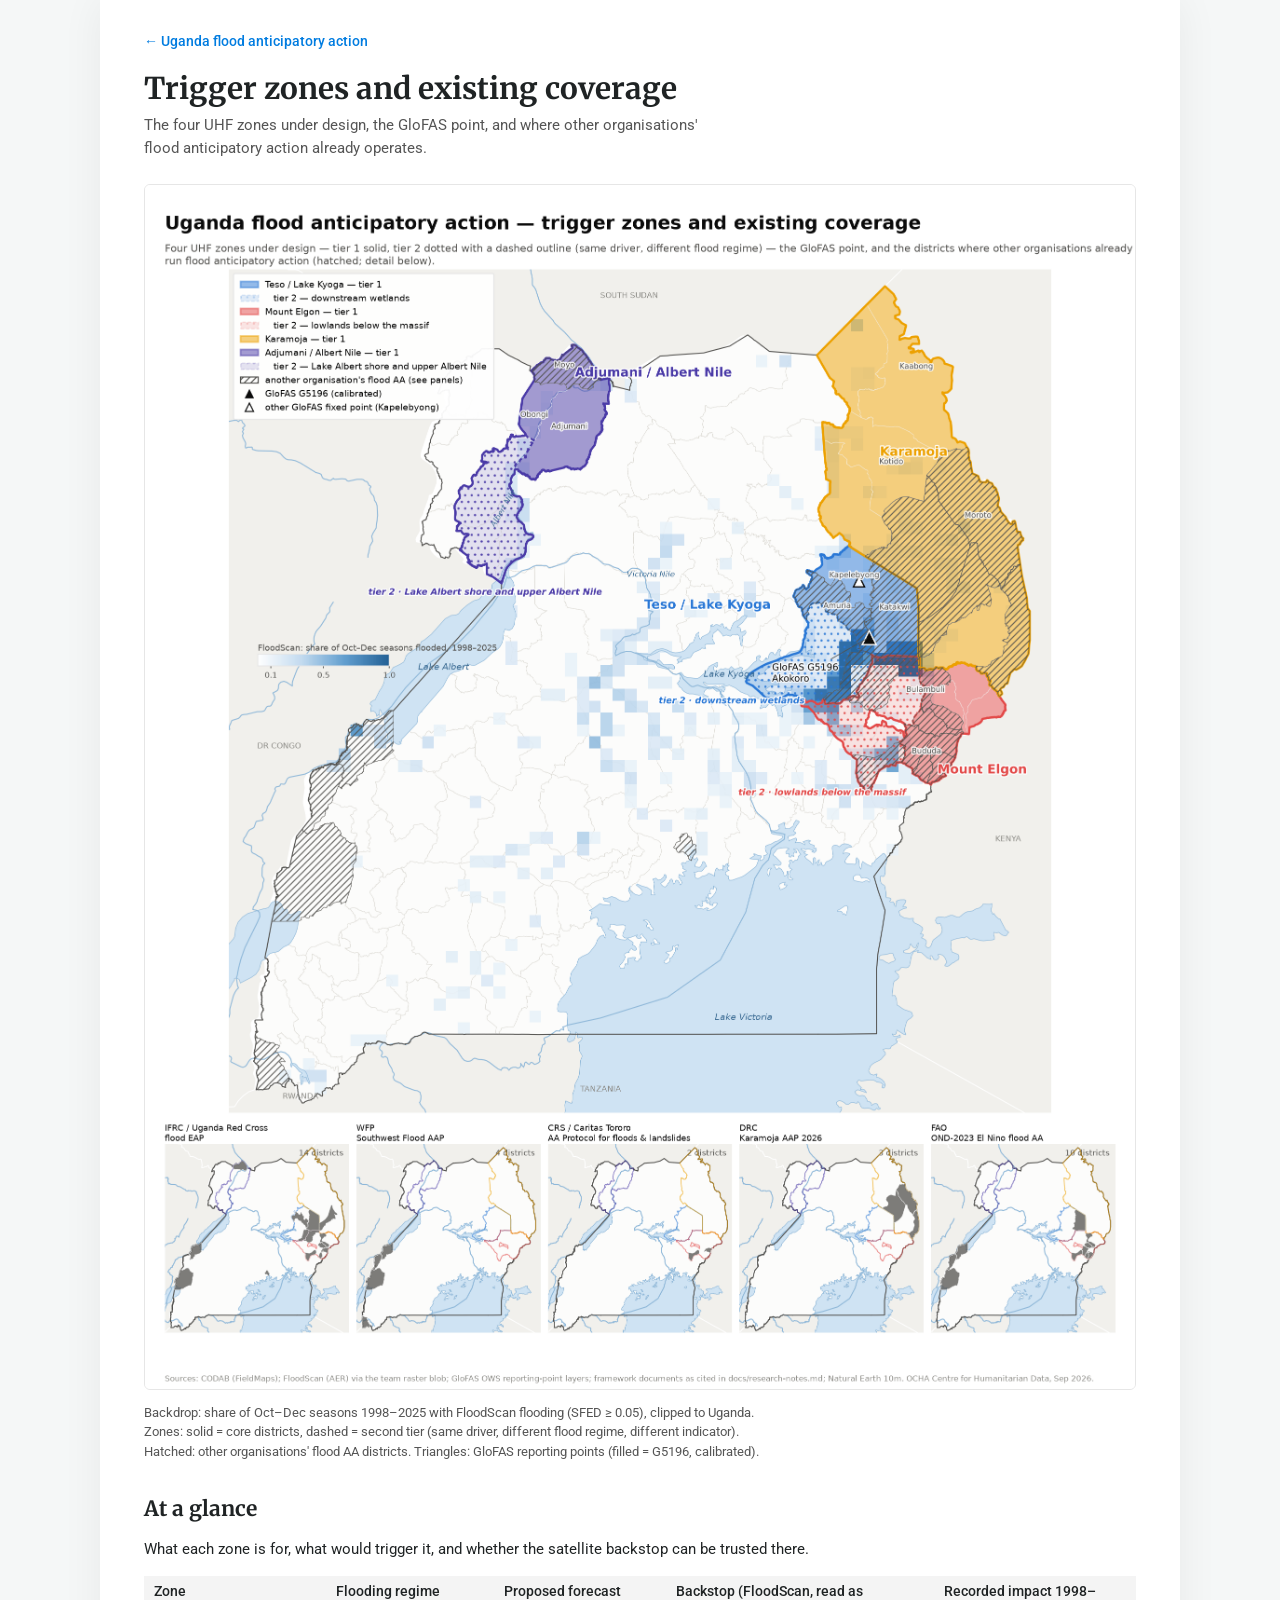
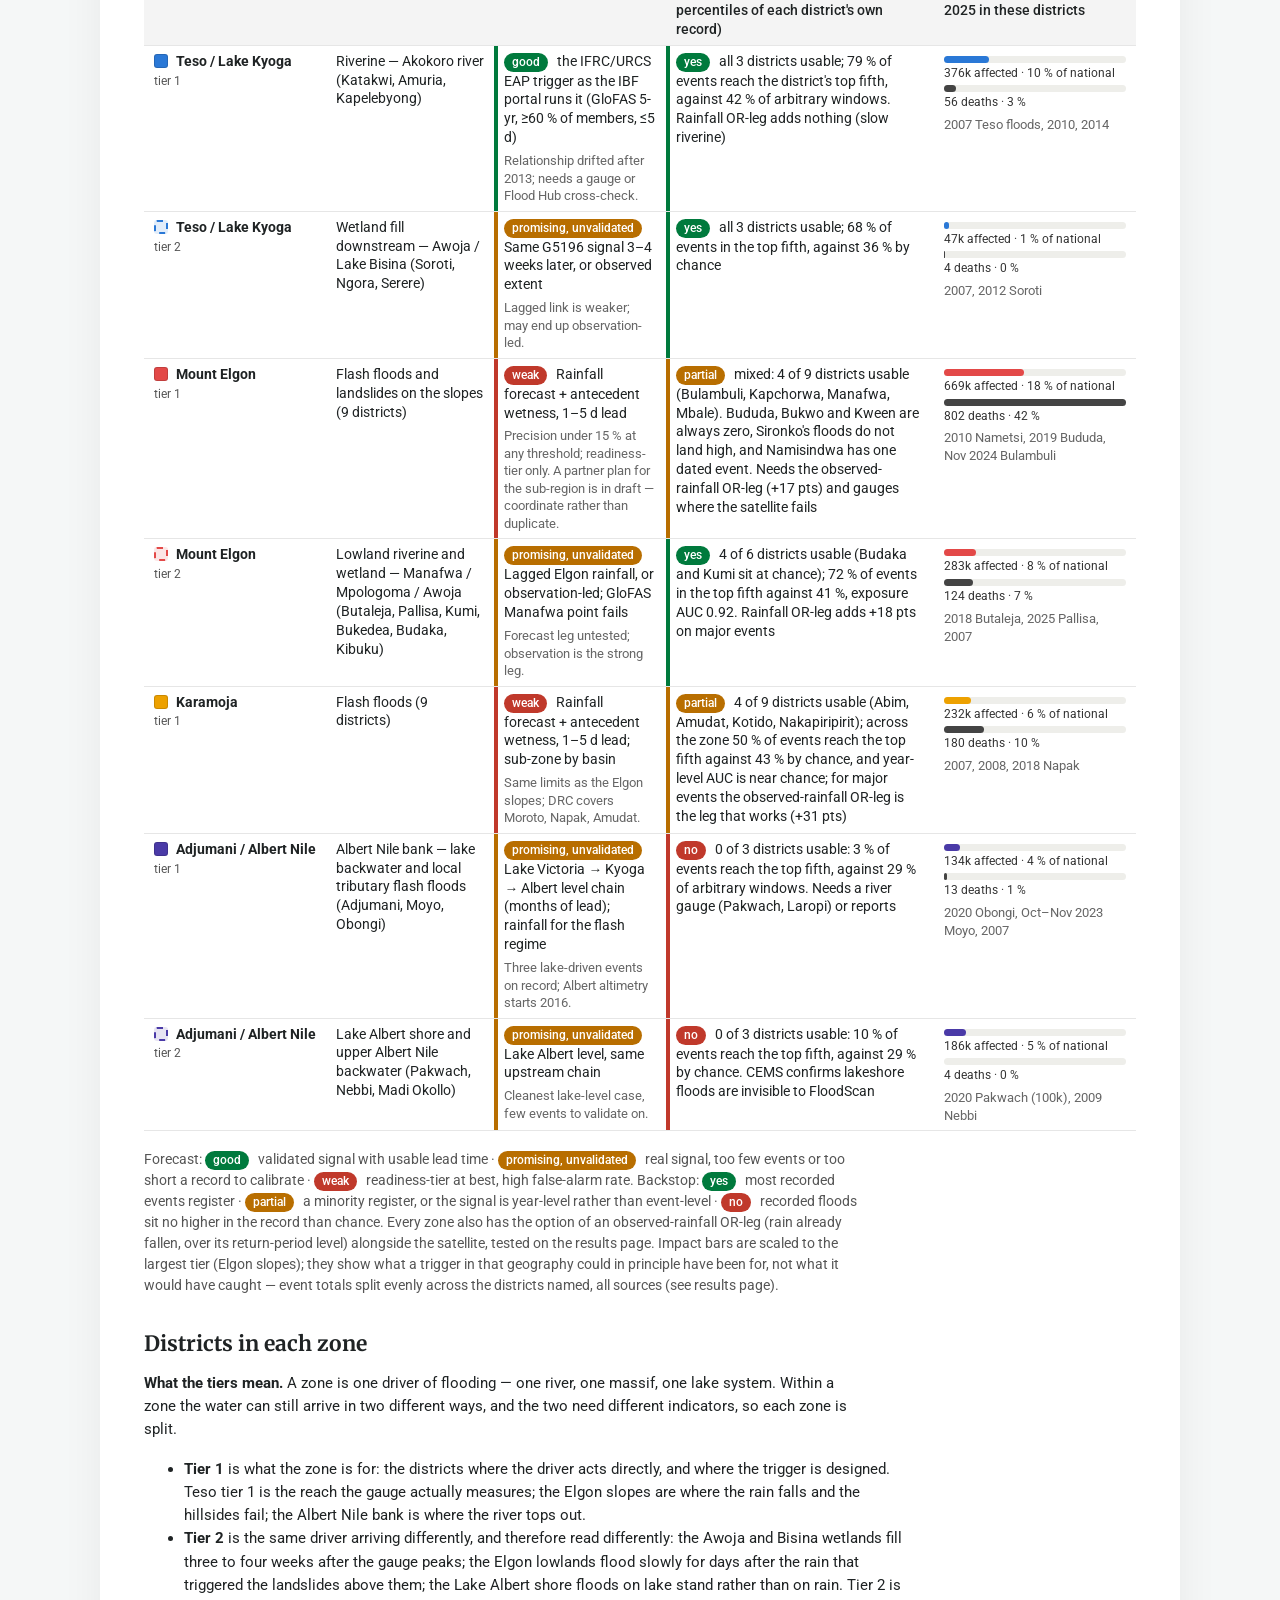
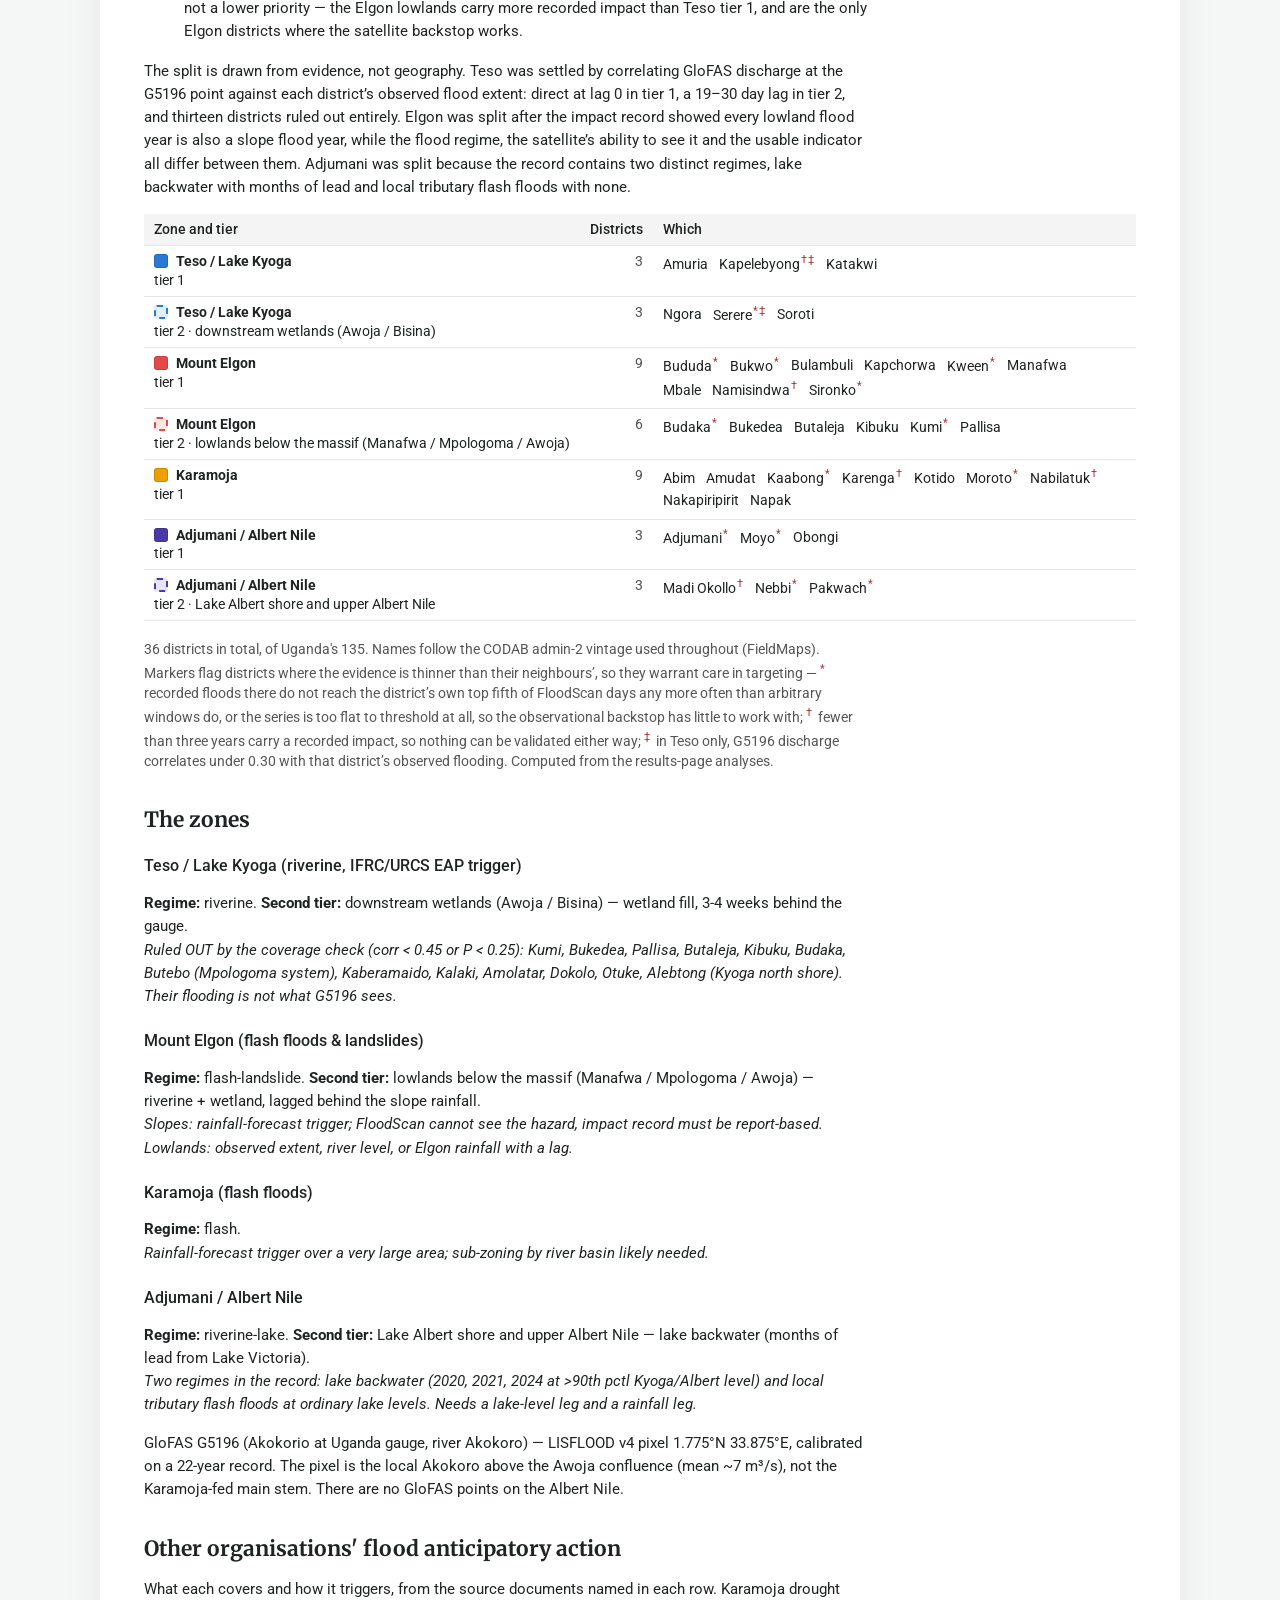
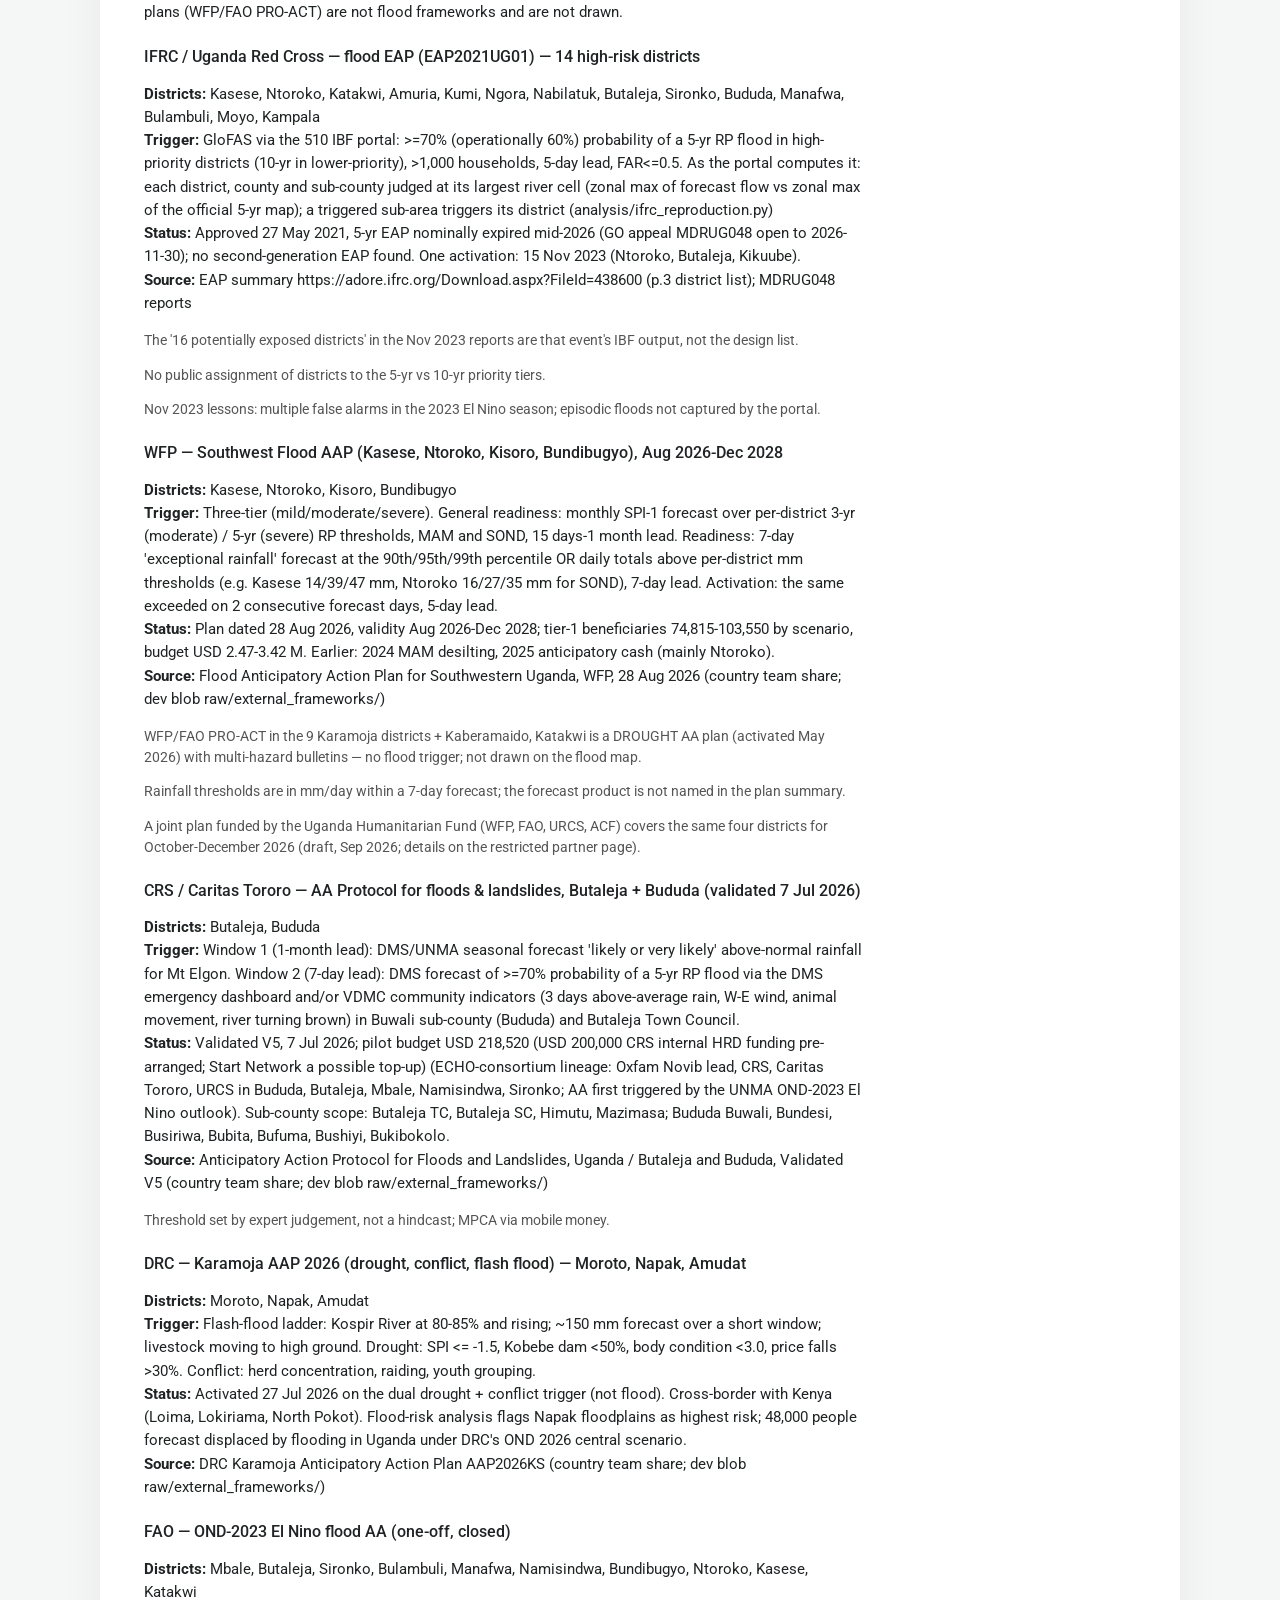
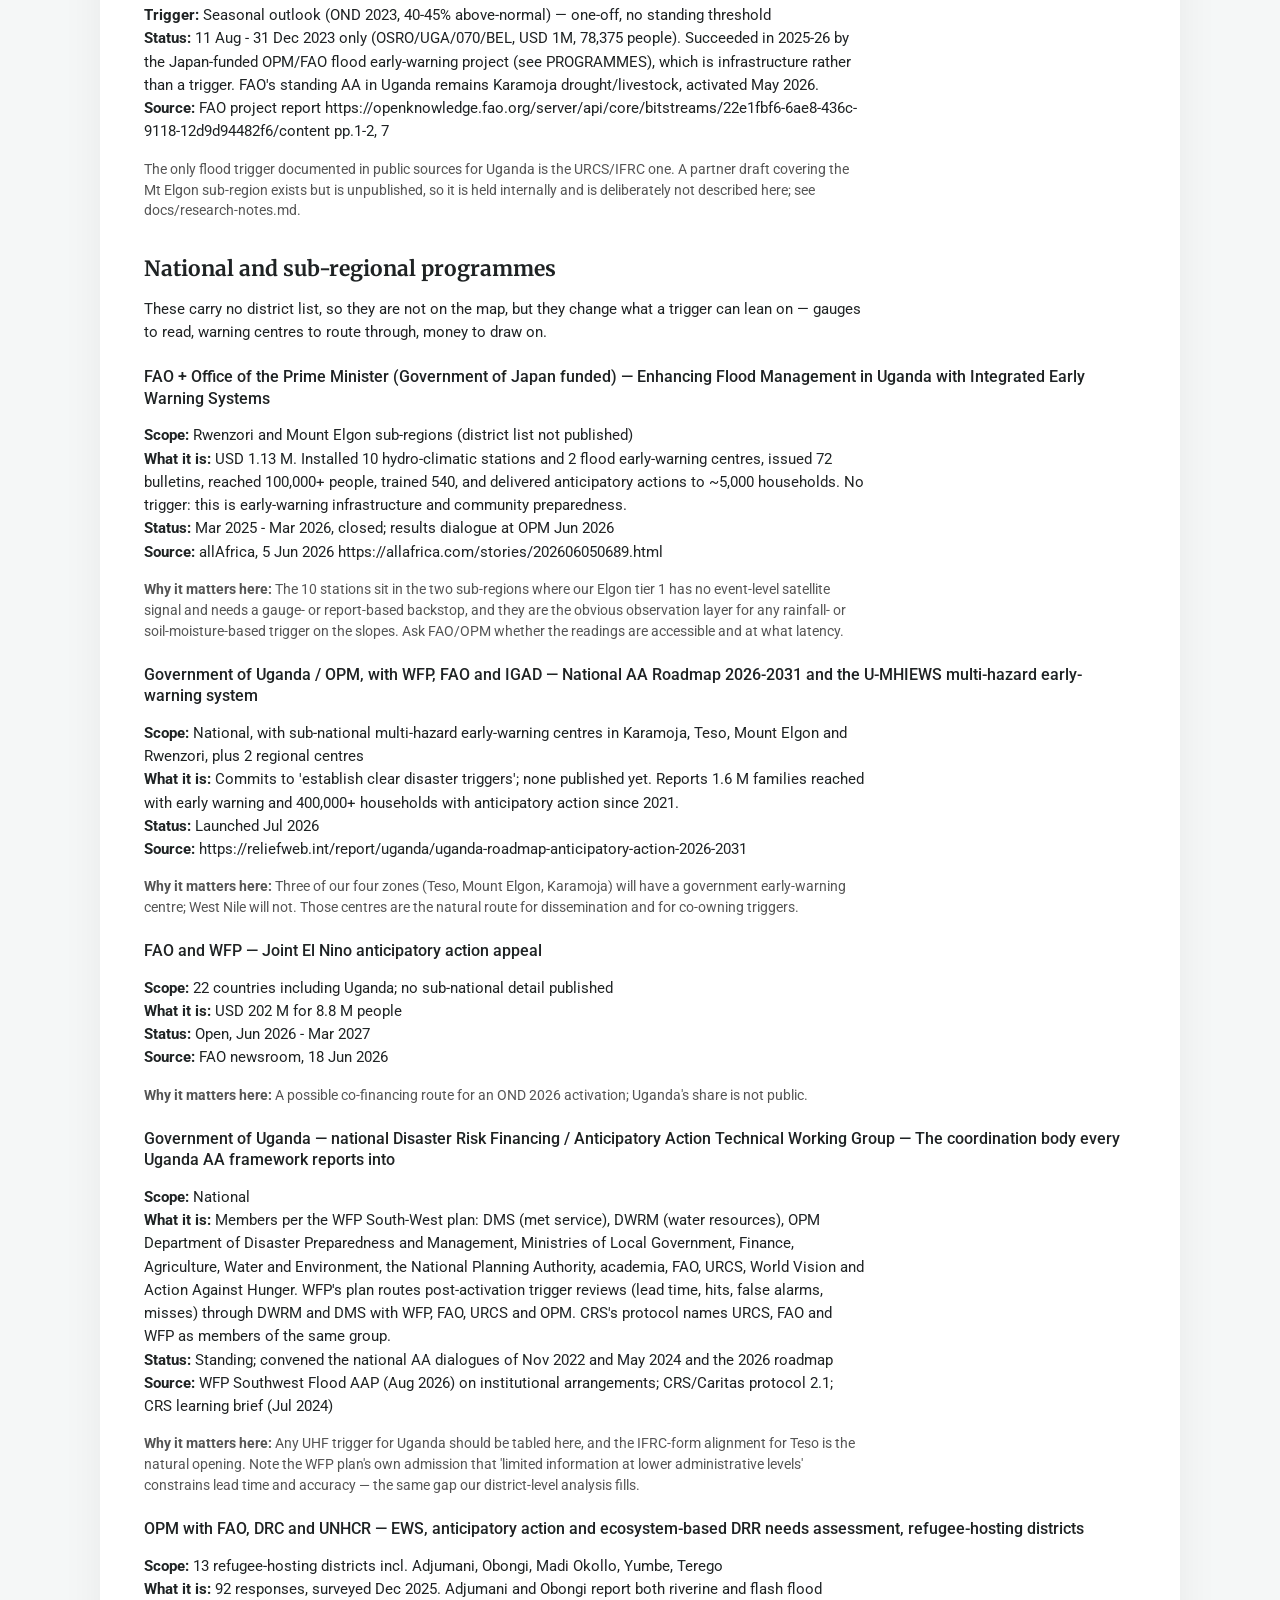
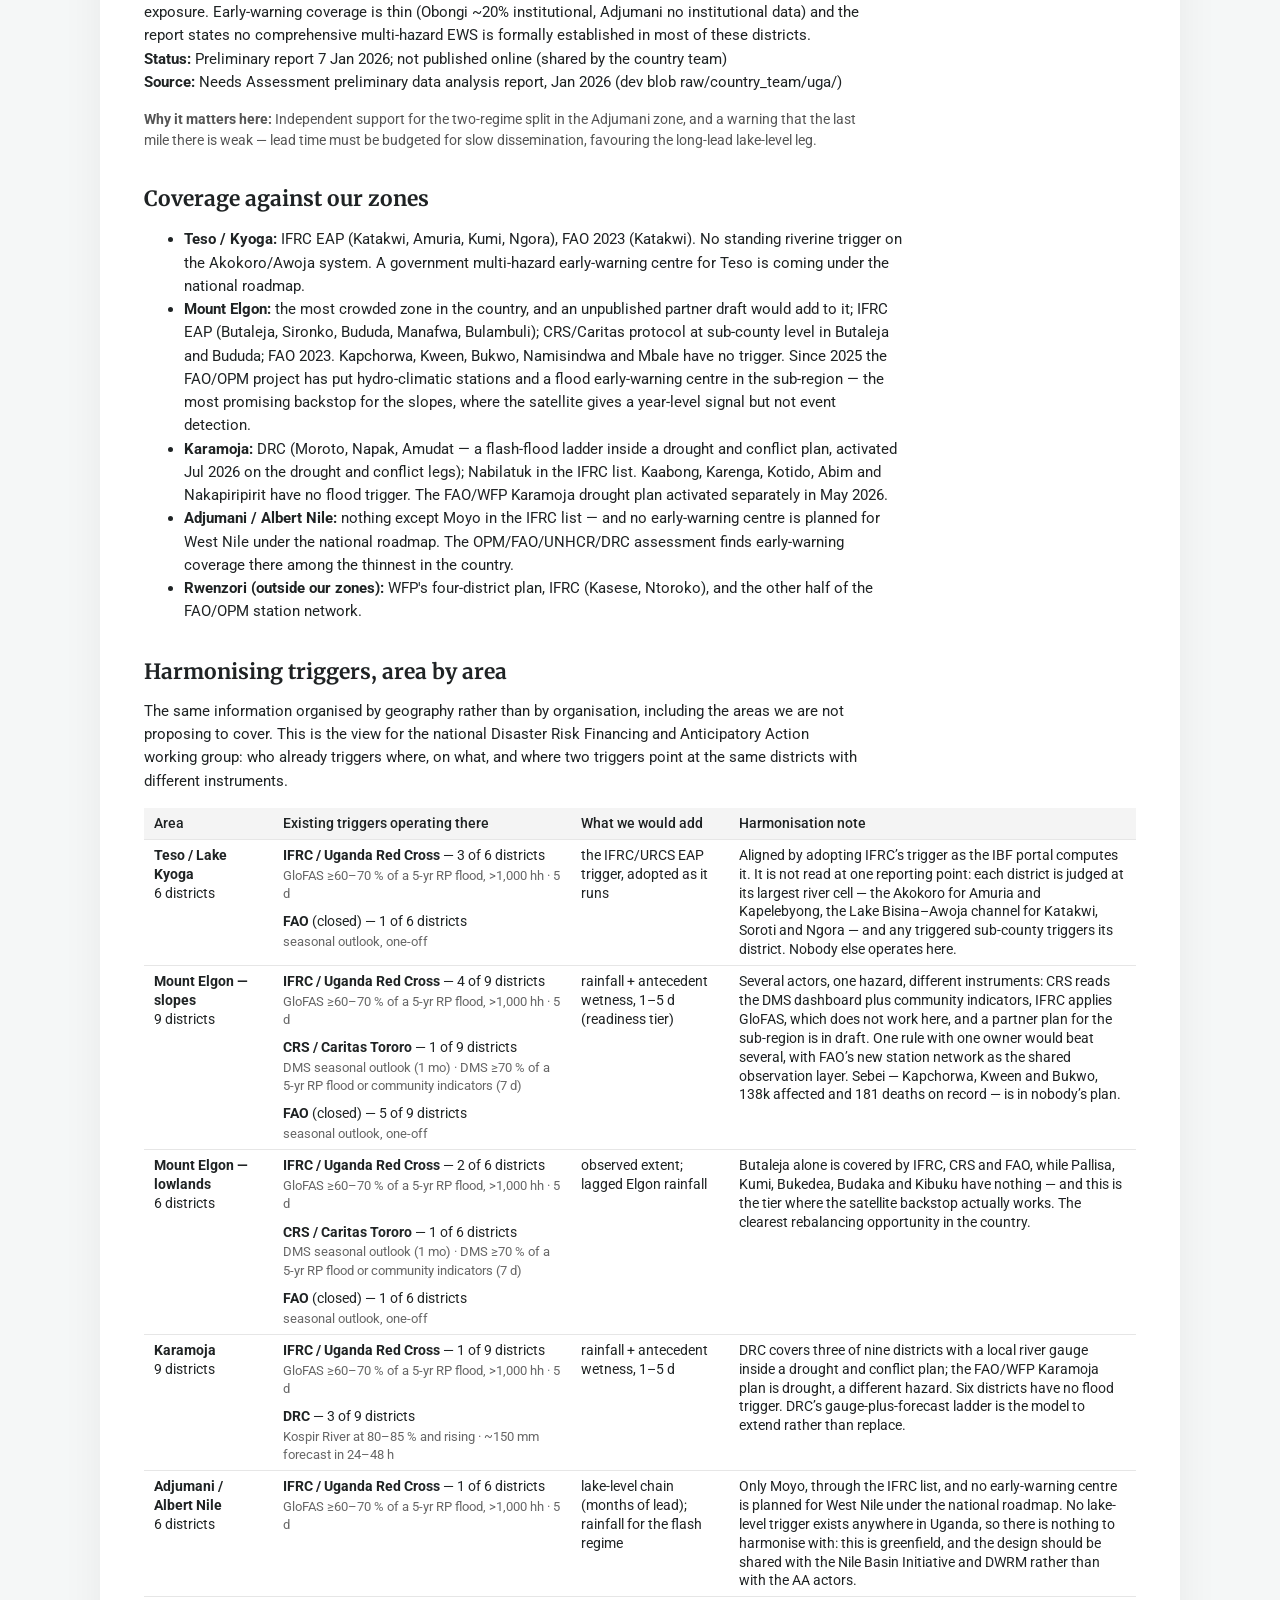
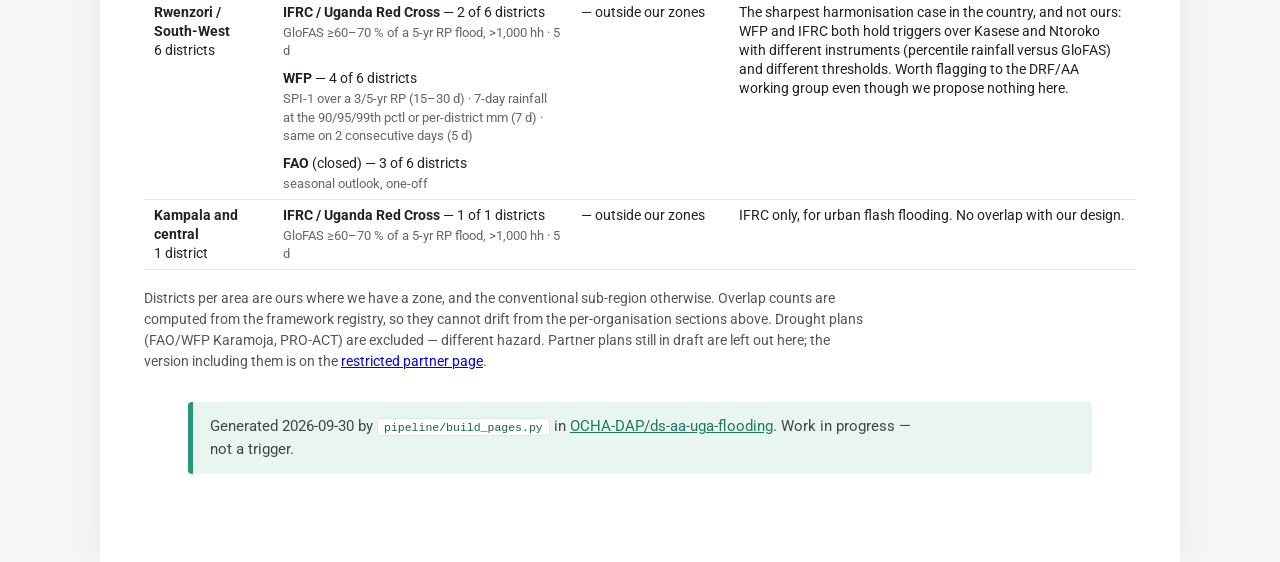
==== commit 5595eaa9: "Frame as a UHF analysis; read private configs from the dev blob UHF, not CERF: - "OCHA/CERF zones/fr" ====
--- a/pages/coverage/index.html
+++ b/pages/coverage/index.html
@@ -6,7 +6,7 @@
 <link rel="stylesheet" href="../assets/site.css?v=31"><link rel="stylesheet" href="../assets/page.css?v=31">
 </head><body><div class="wrap page">
 <a class="home" href="../">&larr; Uganda flood anticipatory action</a>
-<h1>Trigger zones and existing coverage</h1><p class="sub">The four OCHA/CERF zones under design, the GloFAS point, and where other organisations' flood anticipatory action already operates.</p>
-<figure><img src="zones_coverage_map.png" alt="Map of Uganda with the four trigger zones and other organisations' flood AA coverage"><figcaption>Backdrop: share of Oct–Dec seasons 1998–2025 with FloodScan flooding (SFED ≥ 0.05), clipped to Uganda. Zones: solid = core districts, dashed = second tier (same driver, different flood regime, different indicator). Hatched: other organisations' flood AA districts. Triangles: GloFAS reporting points (filled = G5196, calibrated).</figcaption></figure><h2 id="at-a-glance">At a glance<a class="anchor" href="#at-a-glance" aria-label="Link to this section">#</a></h2><p>What each zone is for, what would trigger it, and whether the satellite backstop can be trusted there.</p><div class="tw status"><table><thead><tr><th>Zone</th><th>Flooding regime</th><th>Proposed forecast</th><th>Backstop (FloodScan, read as percentiles of each district's own record)</th><th>Recorded impact 1998–2025 in these districts</th></tr></thead><tbody><tr><td class='zn'><span class="sw sw-t1" style="background:#2a78d6"></span><strong>Teso / Lake Kyoga</strong><br><span class='tier'>tier 1</span></td><td>Riverine — Akokoro river (Katakwi, Amuria, Kapelebyong)</td><td class='rate-good'><span class='pill'>good</span> the IFRC/URCS EAP trigger as the IBF portal runs it (GloFAS 5-yr, ≥60 % of members, ≤5 d)<span class='fn'>Relationship drifted after 2013; needs a gauge or Flood Hub cross-check.</span></td><td class='rate-good'><span class='pill'>yes</span> all 3 districts usable; 79 % of events reach the district&#x27;s top fifth, against 42 % of arbitrary windows. Rainfall OR-leg adds nothing (slow riverine)</td><td class='imp'><div class='bar'><span style='width:25%;background:#2a78d6'></span></div><span class='barlab'>376k affected · 10 % of national</span><div class='bar'><span style='width:7%;background:#444'></span></div><span class='barlab'>56 deaths · 3 %</span><span class='fn'>2007 Teso floods (CERF), 2010, 2014</span></td></tr><tr><td class='zn'><span class="sw sw-t2" style="border-color:#2a78d6;background:#2a78d622"></span><strong>Teso / Lake Kyoga</strong><br><span class='tier'>tier 2</span></td><td>Wetland fill downstream — Awoja / Lake Bisina (Soroti, Ngora, Serere)</td><td class='rate-mid'><span class='pill'>promising, unvalidated</span> Same G5196 signal 3–4 weeks later, or observed extent<span class='fn'>Lagged link is weaker; may end up observation-led.</span></td><td class='rate-good'><span class='pill'>yes</span> all 3 districts usable; 68 % of events in the top fifth, against 36 % by chance</td><td class='imp'><div class='bar'><span style='width:3%;background:#2a78d6'></span></div><span class='barlab'>47k affected · 1 % of national</span><div class='bar'><span style='width:1%;background:#444'></span></div><span class='barlab'>4 deaths · 0 %</span><span class='fn'>2007, 2012 Soroti</span></td></tr><tr><td class='zn'><span class="sw sw-t1" style="background:#e34948"></span><strong>Mount Elgon</strong><br><span class='tier'>tier 1</span></td><td>Flash floods and landslides on the slopes (9 districts)</td><td class='rate-weak'><span class='pill'>weak</span> Rainfall forecast + antecedent wetness, 1–5 d lead<span class='fn'>Precision under 15 % at any threshold; readiness-tier only. A partner plan for the sub-region is in draft — coordinate rather than duplicate.</span></td><td class='rate-mid'><span class='pill'>partial</span> mixed: 4 of 9 districts usable (Bulambuli, Kapchorwa, Manafwa, Mbale). Bududa, Bukwo and Kween are always zero, Sironko&#x27;s floods do not land high, and Namisindwa has one dated event. Needs the observed-rainfall OR-leg (+17 pts) and gauges where the satellite fails</td><td class='imp'><div class='bar'><span style='width:44%;background:#e34948'></span></div><span class='barlab'>669k affected · 18 % of national</span><div class='bar'><span style='width:100%;background:#444'></span></div><span class='barlab'>802 deaths · 42 %</span><span class='fn'>2010 Nametsi, 2019 Bududa (CERF), Nov 2024 Bulambuli</span></td></tr><tr><td class='zn'><span class="sw sw-t2" style="border-color:#e34948;background:#e3494822"></span><strong>Mount Elgon</strong><br><span class='tier'>tier 2</span></td><td>Lowland riverine and wetland — Manafwa / Mpologoma / Awoja (Butaleja, Pallisa, Kumi, Bukedea, Budaka, Kibuku)</td><td class='rate-mid'><span class='pill'>promising, unvalidated</span> Lagged Elgon rainfall, or observation-led; GloFAS Manafwa point fails<span class='fn'>Forecast leg untested; observation is the strong leg.</span></td><td class='rate-good'><span class='pill'>yes</span> 4 of 6 districts usable (Budaka and Kumi sit at chance); 72 % of events in the top fifth against 41 %, exposure AUC 0.92. Rainfall OR-leg adds +18 pts on major events</td><td class='imp'><div class='bar'><span style='width:18%;background:#e34948'></span></div><span class='barlab'>283k affected · 8 % of national</span><div class='bar'><span style='width:16%;background:#444'></span></div><span class='barlab'>124 deaths · 7 %</span><span class='fn'>2018 Butaleja, 2025 Pallisa, 2007</span></td></tr><tr><td class='zn'><span class="sw sw-t1" style="background:#eda100"></span><strong>Karamoja</strong><br><span class='tier'>tier 1</span></td><td>Flash floods (9 districts)</td><td class='rate-weak'><span class='pill'>weak</span> Rainfall forecast + antecedent wetness, 1–5 d lead; sub-zone by basin<span class='fn'>Same limits as the Elgon slopes; DRC covers Moroto, Napak, Amudat.</span></td><td class='rate-mid'><span class='pill'>partial</span> 4 of 9 districts usable (Abim, Amudat, Kotido, Nakapiripirit); across the zone 50 % of events reach the top fifth against 43 % by chance, and year-level AUC is near chance; for major events the observed-rainfall OR-leg is the leg that works (+31 pts)</td><td class='imp'><div class='bar'><span style='width:15%;background:#eda100'></span></div><span class='barlab'>232k affected · 6 % of national</span><div class='bar'><span style='width:22%;background:#444'></span></div><span class='barlab'>180 deaths · 10 %</span><span class='fn'>2007 (CERF), 2008, 2018 Napak</span></td></tr><tr><td class='zn'><span class="sw sw-t1" style="background:#4a3aa7"></span><strong>Adjumani / Albert Nile</strong><br><span class='tier'>tier 1</span></td><td>Albert Nile bank — lake backwater and local tributary flash floods (Adjumani, Moyo, Obongi)</td><td class='rate-mid'><span class='pill'>promising, unvalidated</span> Lake Victoria → Kyoga → Albert level chain (months of lead); rainfall for the flash regime<span class='fn'>Three lake-driven events on record; Albert altimetry starts 2016.</span></td><td class='rate-weak'><span class='pill'>no</span> 0 of 3 districts usable: 3 % of events reach the top fifth, against 29 % of arbitrary windows. Needs a river gauge (Pakwach, Laropi) or reports</td><td class='imp'><div class='bar'><span style='width:9%;background:#4a3aa7'></span></div><span class='barlab'>134k affected · 4 % of national</span><div class='bar'><span style='width:2%;background:#444'></span></div><span class='barlab'>13 deaths · 1 %</span><span class='fn'>2020 Obongi, Oct–Nov 2023 Moyo, 2007</span></td></tr><tr><td class='zn'><span class="sw sw-t2" style="border-color:#4a3aa7;background:#4a3aa722"></span><strong>Adjumani / Albert Nile</strong><br><span class='tier'>tier 2</span></td><td>Lake Albert shore and upper Albert Nile backwater (Pakwach, Nebbi, Madi Okollo)</td><td class='rate-mid'><span class='pill'>promising, unvalidated</span> Lake Albert level, same upstream chain<span class='fn'>Cleanest lake-level case, few events to validate on.</span></td><td class='rate-weak'><span class='pill'>no</span> 0 of 3 districts usable: 10 % of events reach the top fifth, against 29 % by chance. CEMS confirms lakeshore floods are invisible to FloodScan</td><td class='imp'><div class='bar'><span style='width:12%;background:#4a3aa7'></span></div><span class='barlab'>186k affected · 5 % of national</span><div class='bar'><span style='width:0%;background:#444'></span></div><span class='barlab'>4 deaths · 0 %</span><span class='fn'>2020 Pakwach (100k), 2009 Nebbi</span></td></tr></tbody></table></div><p class='fn'>Forecast: <span class='pill rate-good'>good</span> validated signal with usable lead time · <span class='pill rate-mid'>promising, unvalidated</span> real signal, too few events or too short a record to calibrate · <span class='pill rate-weak'>weak</span> readiness-tier at best, high false-alarm rate. Backstop: <span class='pill rate-good'>yes</span> most recorded events register · <span class='pill rate-mid'>partial</span> a minority register, or the signal is year-level rather than event-level · <span class='pill rate-weak'>no</span> recorded floods sit no higher in the record than chance. Every zone also has the option of an observed-rainfall OR-leg (rain already fallen, over its return-period level) alongside the satellite, tested on the results page. Impact bars are scaled to the largest tier (Elgon slopes); they show what a trigger in that geography could in principle have been for, not what it would have caught — event totals split evenly across the districts named, all sources (see results page).</p><h2 id="districts-in-each-zone">Districts in each zone<a class="anchor" href="#districts-in-each-zone" aria-label="Link to this section">#</a></h2><p><strong>What the tiers mean.</strong> A zone is one driver of flooding — one river, one massif, one lake system. Within a zone the water can still arrive in two different ways, and the two need different indicators, so each zone is split.</p><ul><li><strong>Tier 1</strong> is what the zone is for: the districts where the driver acts directly, and where the trigger is designed. Teso tier 1 is the reach the gauge actually measures; the Elgon slopes are where the rain falls and the hillsides fail; the Albert Nile bank is where the river tops out.</li><li><strong>Tier 2</strong> is the same driver arriving differently, and therefore read differently: the Awoja and Bisina wetlands fill three to four weeks after the gauge peaks; the Elgon lowlands flood slowly for days after the rain that triggered the landslides above them; the Lake Albert shore floods on lake stand rather than on rain. Tier 2 is not a lower priority — the Elgon lowlands carry more recorded impact than Teso tier 1, and are the only Elgon districts where the satellite backstop works.</li></ul><p>The split is drawn from evidence, not geography. Teso was settled by correlating GloFAS discharge at the G5196 point against each district’s observed flood extent: direct at lag 0 in tier 1, a 19–30 day lag in tier 2, and thirteen districts ruled out entirely. Elgon was split after the impact record showed every lowland flood year is also a slope flood year, while the flood regime, the satellite’s ability to see it and the usable indicator all differ between them. Adjumani was split because the record contains two distinct regimes, lake backwater with months of lead and local tributary flash floods with none.</p><div class="tw zlist"><table><thead><tr><th>Zone and tier</th><th>Districts</th><th>Which</th></tr></thead><tbody><tr><td class='zn'><span class="sw sw-t1" style="background:#2a78d6"></span><strong>Teso / Lake Kyoga</strong><br><span class='tier'>tier 1</span></td><td class='cnt'>3</td><td><span class='dist'>Amuria</span><span class='dist'>Kapelebyong<sup class='mk' title='thin record; weak gauge link'>†‡</sup></span><span class='dist'>Katakwi</span></td></tr><tr><td class='zn'><span class="sw sw-t2" style="border-color:#2a78d6;background:#2a78d622"></span><strong>Teso / Lake Kyoga</strong><br><span class='tier'>tier 2 · downstream wetlands (Awoja / Bisina)</span></td><td class='cnt'>3</td><td><span class='dist'>Ngora</span><span class='dist'>Serere<sup class='mk' title='floods not visible to the satellite; weak gauge link'>*‡</sup></span><span class='dist'>Soroti</span></td></tr><tr><td class='zn'><span class="sw sw-t1" style="background:#e34948"></span><strong>Mount Elgon</strong><br><span class='tier'>tier 1</span></td><td class='cnt'>9</td><td><span class='dist'>Bududa<sup class='mk' title='flat satellite series'>*</sup></span><span class='dist'>Bukwo<sup class='mk' title='flat satellite series'>*</sup></span><span class='dist'>Bulambuli</span><span class='dist'>Kapchorwa</span><span class='dist'>Kween<sup class='mk' title='flat satellite series'>*</sup></span><span class='dist'>Manafwa</span><span class='dist'>Mbale</span><span class='dist'>Namisindwa<sup class='mk' title='thin record'>†</sup></span><span class='dist'>Sironko<sup class='mk' title='floods not visible to the satellite'>*</sup></span></td></tr><tr><td class='zn'><span class="sw sw-t2" style="border-color:#e34948;background:#e3494822"></span><strong>Mount Elgon</strong><br><span class='tier'>tier 2 · lowlands below the massif (Manafwa / Mpologoma / Awoja)</span></td><td class='cnt'>6</td><td><span class='dist'>Budaka<sup class='mk' title='floods not visible to the satellite'>*</sup></span><span class='dist'>Bukedea</span><span class='dist'>Butaleja</span><span class='dist'>Kibuku</span><span class='dist'>Kumi<sup class='mk' title='floods not visible to the satellite'>*</sup></span><span class='dist'>Pallisa</span></td></tr><tr><td class='zn'><span class="sw sw-t1" style="background:#eda100"></span><strong>Karamoja</strong><br><span class='tier'>tier 1</span></td><td class='cnt'>9</td><td><span class='dist'>Abim</span><span class='dist'>Amudat</span><span class='dist'>Kaabong<sup class='mk' title='floods not visible to the satellite'>*</sup></span><span class='dist'>Karenga<sup class='mk' title='thin record'>†</sup></span><span class='dist'>Kotido</span><span class='dist'>Moroto<sup class='mk' title='floods not visible to the satellite'>*</sup></span><span class='dist'>Nabilatuk<sup class='mk' title='thin record'>†</sup></span><span class='dist'>Nakapiripirit</span><span class='dist'>Napak</span></td></tr><tr><td class='zn'><span class="sw sw-t1" style="background:#4a3aa7"></span><strong>Adjumani / Albert Nile</strong><br><span class='tier'>tier 1</span></td><td class='cnt'>3</td><td><span class='dist'>Adjumani<sup class='mk' title='floods not visible to the satellite'>*</sup></span><span class='dist'>Moyo<sup class='mk' title='floods not visible to the satellite'>*</sup></span><span class='dist'>Obongi</span></td></tr><tr><td class='zn'><span class="sw sw-t2" style="border-color:#4a3aa7;background:#4a3aa722"></span><strong>Adjumani / Albert Nile</strong><br><span class='tier'>tier 2 · Lake Albert shore and upper Albert Nile</span></td><td class='cnt'>3</td><td><span class='dist'>Madi Okollo<sup class='mk' title='thin record'>†</sup></span><span class='dist'>Nebbi<sup class='mk' title='flat satellite series'>*</sup></span><span class='dist'>Pakwach<sup class='mk' title='floods not visible to the satellite'>*</sup></span></td></tr></tbody></table></div><p class='fn'>36 districts in total, of Uganda's 135. Names follow the CODAB admin-2 vintage used throughout (FieldMaps). Markers flag districts where the evidence is thinner than their neighbours’, so they warrant care in targeting — <sup class='mk'>*</sup> recorded floods there do not reach the district’s own top fifth of FloodScan days any more often than arbitrary windows do, or the series is too flat to threshold at all, so the observational backstop has little to work with; <sup class='mk'>†</sup> fewer than three years carry a recorded impact, so nothing can be validated either way; <sup class='mk'>‡</sup> in Teso only, G5196 discharge correlates under 0.30 with that district’s observed flooding. Computed from the results-page analyses.</p><h2 id="the-zones">The zones<a class="anchor" href="#the-zones" aria-label="Link to this section">#</a></h2><h3 id="teso-lake-kyoga-riverine-ifrc-urcs-eap-trigger">Teso / Lake Kyoga (riverine, IFRC/URCS EAP trigger)<a class="anchor" href="#teso-lake-kyoga-riverine-ifrc-urcs-eap-trigger" aria-label="Link to this section">#</a></h3><p><strong>Regime:</strong> riverine. <strong>Second tier:</strong> downstream wetlands (Awoja / Bisina) — wetland fill, 3-4 weeks behind the gauge.<br><em>Ruled OUT by the coverage check (corr &lt; 0.45 or P &lt; 0.25): Kumi, Bukedea, Pallisa, Butaleja, Kibuku, Budaka, Butebo (Mpologoma system), Kaberamaido, Kalaki, Amolatar, Dokolo, Otuke, Alebtong (Kyoga north shore). Their flooding is not what G5196 sees.</em></p><h3 id="mount-elgon-flash-floods-landslides">Mount Elgon (flash floods &amp; landslides)<a class="anchor" href="#mount-elgon-flash-floods-landslides" aria-label="Link to this section">#</a></h3><p><strong>Regime:</strong> flash-landslide. <strong>Second tier:</strong> lowlands below the massif (Manafwa / Mpologoma / Awoja) — riverine + wetland, lagged behind the slope rainfall.<br><em>Slopes: rainfall-forecast trigger; FloodScan cannot see the hazard, impact record must be report-based. Lowlands: observed extent, river level, or Elgon rainfall with a lag.</em></p><h3 id="karamoja-flash-floods">Karamoja (flash floods)<a class="anchor" href="#karamoja-flash-floods" aria-label="Link to this section">#</a></h3><p><strong>Regime:</strong> flash.<br><em>Rainfall-forecast trigger over a very large area; sub-zoning by river basin likely needed.</em></p><h3 id="adjumani-albert-nile">Adjumani / Albert Nile<a class="anchor" href="#adjumani-albert-nile" aria-label="Link to this section">#</a></h3><p><strong>Regime:</strong> riverine-lake. <strong>Second tier:</strong> Lake Albert shore and upper Albert Nile — lake backwater (months of lead from Lake Victoria).<br><em>Two regimes in the record: lake backwater (2020, 2021, 2024 at &gt;90th pctl Kyoga/Albert level) and local tributary flash floods at ordinary lake levels. Needs a lake-level leg and a rainfall leg.</em></p><p>GloFAS G5196 (Akokorio at Uganda gauge, river Akokoro) — LISFLOOD v4 pixel 1.775°N 33.875°E, calibrated on a 22-year record. The pixel is the local Akokoro above the Awoja confluence (mean ~7 m³/s), not the Karamoja-fed main stem. There are no GloFAS points on the Albert Nile.</p><h2 id="other-organisations-flood-anticipatory-action">Other organisations' flood anticipatory action<a class="anchor" href="#other-organisations-flood-anticipatory-action" aria-label="Link to this section">#</a></h2><p>What each covers and how it triggers, from the source documents named in each row. Karamoja drought plans (WFP/FAO PRO-ACT) are not flood frameworks and are not drawn.</p><h3 id="ifrc-uganda-red-cross-flood-eap-eap2021ug01-14-high-risk-districts">IFRC / Uganda Red Cross — flood EAP (EAP2021UG01) — 14 high-risk districts<a class="anchor" href="#ifrc-uganda-red-cross-flood-eap-eap2021ug01-14-high-risk-districts" aria-label="Link to this section">#</a></h3><p><strong>Districts:</strong> Kasese, Ntoroko, Katakwi, Amuria, Kumi, Ngora, Nabilatuk, Butaleja, Sironko, Bududa, Manafwa, Bulambuli, Moyo, Kampala<br><strong>Trigger:</strong> GloFAS via the 510 IBF portal: &gt;=70% (operationally 60%) probability of a 5-yr RP flood in high-priority districts (10-yr in lower-priority), &gt;1,000 households, 5-day lead, FAR&lt;=0.5. As the portal computes it: each district, county and sub-county judged at its largest river cell (zonal max of forecast flow vs zonal max of the official 5-yr map); a triggered sub-area triggers its district (analysis/ifrc_reproduction.py)<br><strong>Status:</strong> Approved 27 May 2021, 5-yr EAP nominally expired mid-2026 (GO appeal MDRUG048 open to 2026-11-30); no second-generation EAP found. One activation: 15 Nov 2023 (Ntoroko, Butaleja, Kikuube).<br><strong>Source:</strong> EAP summary https://adore.ifrc.org/Download.aspx?FileId=438600 (p.3 district list); MDRUG048 reports</p><p class='fn'>The &#x27;16 potentially exposed districts&#x27; in the Nov 2023 reports are that event&#x27;s IBF output, not the design list.</p><p class='fn'>No public assignment of districts to the 5-yr vs 10-yr priority tiers.</p><p class='fn'>Nov 2023 lessons: multiple false alarms in the 2023 El Nino season; episodic floods not captured by the portal.</p><h3 id="wfp-southwest-flood-aap-kasese-ntoroko-kisoro-bundibugyo-aug-2026-dec-2028">WFP — Southwest Flood AAP (Kasese, Ntoroko, Kisoro, Bundibugyo), Aug 2026-Dec 2028<a class="anchor" href="#wfp-southwest-flood-aap-kasese-ntoroko-kisoro-bundibugyo-aug-2026-dec-2028" aria-label="Link to this section">#</a></h3><p><strong>Districts:</strong> Kasese, Ntoroko, Kisoro, Bundibugyo<br><strong>Trigger:</strong> Three-tier (mild/moderate/severe). General readiness: monthly SPI-1 forecast over per-district 3-yr (moderate) / 5-yr (severe) RP thresholds, MAM and SOND, 15 days-1 month lead. Readiness: 7-day &#x27;exceptional rainfall&#x27; forecast at the 90th/95th/99th percentile OR daily totals above per-district mm thresholds (e.g. Kasese 14/39/47 mm, Ntoroko 16/27/35 mm for SOND), 7-day lead. Activation: the same exceeded on 2 consecutive forecast days, 5-day lead.<br><strong>Status:</strong> Plan dated 28 Aug 2026, validity Aug 2026-Dec 2028; tier-1 beneficiaries 74,815-103,550 by scenario, budget USD 2.47-3.42 M. Earlier: 2024 MAM desilting, 2025 anticipatory cash (mainly Ntoroko).<br><strong>Source:</strong> Flood Anticipatory Action Plan for Southwestern Uganda, WFP, 28 Aug 2026 (country team share; dev blob raw/external_frameworks/)</p><p class='fn'>WFP/FAO PRO-ACT in the 9 Karamoja districts + Kaberamaido, Katakwi is a DROUGHT AA plan (activated May 2026) with multi-hazard bulletins — no flood trigger; not drawn on the flood map.</p><p class='fn'>Rainfall thresholds are in mm/day within a 7-day forecast; the forecast product is not named in the plan summary.</p><p class='fn'>A joint plan funded by the Uganda Humanitarian Fund (WFP, FAO, URCS, ACF) covers the same four districts for October-December 2026 (draft, Sep 2026; details on the restricted partner page).</p><h3 id="crs-caritas-tororo-aa-protocol-for-floods-landslides-butaleja-bududa-validated-7-jul-2026">CRS / Caritas Tororo — AA Protocol for floods &amp; landslides, Butaleja + Bududa (validated 7 Jul 2026)<a class="anchor" href="#crs-caritas-tororo-aa-protocol-for-floods-landslides-butaleja-bududa-validated-7-jul-2026" aria-label="Link to this section">#</a></h3><p><strong>Districts:</strong> Butaleja, Bududa<br><strong>Trigger:</strong> Window 1 (1-month lead): DMS/UNMA seasonal forecast &#x27;likely or very likely&#x27; above-normal rainfall for Mt Elgon. Window 2 (7-day lead): DMS forecast of &gt;=70% probability of a 5-yr RP flood via the DMS emergency dashboard and/or VDMC community indicators (3 days above-average rain, W-E wind, animal movement, river turning brown) in Buwali sub-county (Bududa) and Butaleja Town Council.<br><strong>Status:</strong> Validated V5, 7 Jul 2026; pilot budget USD 218,520 (USD 200,000 CRS internal HRD funding pre-arranged; Start Network a possible top-up) (ECHO-consortium lineage: Oxfam Novib lead, CRS, Caritas Tororo, URCS in Bududa, Butaleja, Mbale, Namisindwa, Sironko; AA first triggered by the UNMA OND-2023 El Nino outlook). Sub-county scope: Butaleja TC, Butaleja SC, Himutu, Mazimasa; Bududa Buwali, Bundesi, Busiriwa, Bubita, Bufuma, Bushiyi, Bukibokolo.<br><strong>Source:</strong> Anticipatory Action Protocol for Floods and Landslides, Uganda / Butaleja and Bududa, Validated V5 (country team share; dev blob raw/external_frameworks/)</p><p class='fn'>Threshold set by expert judgement, not a hindcast; MPCA via mobile money.</p><h3 id="drc-karamoja-aap-2026-drought-conflict-flash-flood-moroto-napak-amudat">DRC — Karamoja AAP 2026 (drought, conflict, flash flood) — Moroto, Napak, Amudat<a class="anchor" href="#drc-karamoja-aap-2026-drought-conflict-flash-flood-moroto-napak-amudat" aria-label="Link to this section">#</a></h3><p><strong>Districts:</strong> Moroto, Napak, Amudat<br><strong>Trigger:</strong> Flash-flood ladder: Kospir River at 80-85% and rising; ~150 mm forecast over a short window; livestock moving to high ground. Drought: SPI &lt;= -1.5, Kobebe dam &lt;50%, body condition &lt;3.0, price falls &gt;30%. Conflict: herd concentration, raiding, youth grouping.<br><strong>Status:</strong> Activated 27 Jul 2026 on the dual drought + conflict trigger (not flood). Cross-border with Kenya (Loima, Lokiriama, North Pokot). Flood-risk analysis flags Napak floodplains as highest risk; 48,000 people forecast displaced by flooding in Uganda under DRC&#x27;s OND 2026 central scenario.<br><strong>Source:</strong> DRC Karamoja Anticipatory Action Plan AAP2026KS (country team share; dev blob raw/external_frameworks/)</p><h3 id="fao-ond-2023-el-nino-flood-aa-one-off-closed">FAO — OND-2023 El Nino flood AA (one-off, closed)<a class="anchor" href="#fao-ond-2023-el-nino-flood-aa-one-off-closed" aria-label="Link to this section">#</a></h3><p><strong>Districts:</strong> Mbale, Butaleja, Sironko, Bulambuli, Manafwa, Namisindwa, Bundibugyo, Ntoroko, Kasese, Katakwi<br><strong>Trigger:</strong> Seasonal outlook (OND 2023, 40-45% above-normal) — one-off, no standing threshold<br><strong>Status:</strong> 11 Aug - 31 Dec 2023 only (OSRO/UGA/070/BEL, USD 1M, 78,375 people). Succeeded in 2025-26 by the Japan-funded OPM/FAO flood early-warning project (see PROGRAMMES), which is infrastructure rather than a trigger. FAO&#x27;s standing AA in Uganda remains Karamoja drought/livestock, activated May 2026.<br><strong>Source:</strong> FAO project report https://openknowledge.fao.org/server/api/core/bitstreams/22e1fbf6-6ae8-436c-9118-12d9d94482f6/content pp.1-2, 7</p><p class='fn'>The only flood trigger documented in public sources for Uganda is the URCS/IFRC one. A partner draft covering the Mt Elgon sub-region exists but is unpublished, so it is held internally and is deliberately not described here; see docs/research-notes.md.</p><h2 id="national-and-sub-regional-programmes">National and sub-regional programmes<a class="anchor" href="#national-and-sub-regional-programmes" aria-label="Link to this section">#</a></h2><p>These carry no district list, so they are not on the map, but they change what a trigger can lean on — gauges to read, warning centres to route through, money to draw on.</p><h3 id="fao-office-of-the-prime-minister-government-of-japan-funded-enhancing-flood-management-in-uganda-with-integrated-early-warning-systems">FAO + Office of the Prime Minister (Government of Japan funded) — Enhancing Flood Management in Uganda with Integrated Early Warning Systems<a class="anchor" href="#fao-office-of-the-prime-minister-government-of-japan-funded-enhancing-flood-management-in-uganda-with-integrated-early-warning-systems" aria-label="Link to this section">#</a></h3><p><strong>Scope:</strong> Rwenzori and Mount Elgon sub-regions (district list not published)<br><strong>What it is:</strong> USD 1.13 M. Installed 10 hydro-climatic stations and 2 flood early-warning centres, issued 72 bulletins, reached 100,000+ people, trained 540, and delivered anticipatory actions to ~5,000 households. No trigger: this is early-warning infrastructure and community preparedness.<br><strong>Status:</strong> Mar 2025 - Mar 2026, closed; results dialogue at OPM Jun 2026<br><strong>Source:</strong> allAfrica, 5 Jun 2026 https://allafrica.com/stories/202606050689.html</p><p class='fn'><strong>Why it matters here:</strong> The 10 stations sit in the two sub-regions where our Elgon tier 1 has no event-level satellite signal and needs a gauge- or report-based backstop, and they are the obvious observation layer for any rainfall- or soil-moisture-based trigger on the slopes. Ask FAO/OPM whether the readings are accessible and at what latency.</p><h3 id="government-of-uganda-opm-with-wfp-fao-and-igad-national-aa-roadmap-2026-2031-and-the-u-mhiews-multi-hazard-early-warning-system">Government of Uganda / OPM, with WFP, FAO and IGAD — National AA Roadmap 2026-2031 and the U-MHIEWS multi-hazard early-warning system<a class="anchor" href="#government-of-uganda-opm-with-wfp-fao-and-igad-national-aa-roadmap-2026-2031-and-the-u-mhiews-multi-hazard-early-warning-system" aria-label="Link to this section">#</a></h3><p><strong>Scope:</strong> National, with sub-national multi-hazard early-warning centres in Karamoja, Teso, Mount Elgon and Rwenzori, plus 2 regional centres<br><strong>What it is:</strong> Commits to &#x27;establish clear disaster triggers&#x27;; none published yet. Reports 1.6 M families reached with early warning and 400,000+ households with anticipatory action since 2021.<br><strong>Status:</strong> Launched Jul 2026<br><strong>Source:</strong> https://reliefweb.int/report/uganda/uganda-roadmap-anticipatory-action-2026-2031</p><p class='fn'><strong>Why it matters here:</strong> Three of our four zones (Teso, Mount Elgon, Karamoja) will have a government early-warning centre; West Nile will not. Those centres are the natural route for dissemination and for co-owning triggers.</p><h3 id="fao-and-wfp-joint-el-nino-anticipatory-action-appeal">FAO and WFP — Joint El Nino anticipatory action appeal<a class="anchor" href="#fao-and-wfp-joint-el-nino-anticipatory-action-appeal" aria-label="Link to this section">#</a></h3><p><strong>Scope:</strong> 22 countries including Uganda; no sub-national detail published<br><strong>What it is:</strong> USD 202 M for 8.8 M people<br><strong>Status:</strong> Open, Jun 2026 - Mar 2027<br><strong>Source:</strong> FAO newsroom, 18 Jun 2026</p><p class='fn'><strong>Why it matters here:</strong> A possible co-financing route for an OND 2026 activation; Uganda&#x27;s share is not public.</p><h3 id="government-of-uganda-national-disaster-risk-financing-anticipatory-action-technical-working-group-the-coordination-body-every-uganda-aa-framework-reports-into">Government of Uganda — national Disaster Risk Financing / Anticipatory Action Technical Working Group — The coordination body every Uganda AA framework reports into<a class="anchor" href="#government-of-uganda-national-disaster-risk-financing-anticipatory-action-technical-working-group-the-coordination-body-every-uganda-aa-framework-reports-into" aria-label="Link to this section">#</a></h3><p><strong>Scope:</strong> National<br><strong>What it is:</strong> Members per the WFP South-West plan: DMS (met service), DWRM (water resources), OPM Department of Disaster Preparedness and Management, Ministries of Local Government, Finance, Agriculture, Water and Environment, the National Planning Authority, academia, FAO, URCS, World Vision and Action Against Hunger. WFP&#x27;s plan routes post-activation trigger reviews (lead time, hits, false alarms, misses) through DWRM and DMS with WFP, FAO, URCS and OPM. CRS&#x27;s protocol names URCS, FAO and WFP as members of the same group.<br><strong>Status:</strong> Standing; convened the national AA dialogues of Nov 2022 and May 2024 and the 2026 roadmap<br><strong>Source:</strong> WFP Southwest Flood AAP (Aug 2026) on institutional arrangements; CRS/Caritas protocol 2.1; CRS learning brief (Jul 2024)</p><p class='fn'><strong>Why it matters here:</strong> Any OCHA/CERF trigger for Uganda should be tabled here, and the IFRC-form alignment for Teso is the natural opening. Note the WFP plan&#x27;s own admission that &#x27;limited information at lower administrative levels&#x27; constrains lead time and accuracy — the same gap our district-level analysis fills.</p><h3 id="opm-with-fao-drc-and-unhcr-ews-anticipatory-action-and-ecosystem-based-drr-needs-assessment-refugee-hosting-districts">OPM with FAO, DRC and UNHCR — EWS, anticipatory action and ecosystem-based DRR needs assessment, refugee-hosting districts<a class="anchor" href="#opm-with-fao-drc-and-unhcr-ews-anticipatory-action-and-ecosystem-based-drr-needs-assessment-refugee-hosting-districts" aria-label="Link to this section">#</a></h3><p><strong>Scope:</strong> 13 refugee-hosting districts incl. Adjumani, Obongi, Madi Okollo, Yumbe, Terego<br><strong>What it is:</strong> 92 responses, surveyed Dec 2025. Adjumani and Obongi report both riverine and flash flood exposure. Early-warning coverage is thin (Obongi ~20% institutional, Adjumani no institutional data) and the report states no comprehensive multi-hazard EWS is formally established in most of these districts.<br><strong>Status:</strong> Preliminary report 7 Jan 2026; not published online (shared by the country team)<br><strong>Source:</strong> Needs Assessment preliminary data analysis report, Jan 2026 (dev blob raw/country_team/uga/)</p><p class='fn'><strong>Why it matters here:</strong> Independent support for the two-regime split in the Adjumani zone, and a warning that the last mile there is weak — lead time must be budgeted for slow dissemination, favouring the long-lead lake-level leg.</p><h2 id="coverage-against-our-zones">Coverage against our zones<a class="anchor" href="#coverage-against-our-zones" aria-label="Link to this section">#</a></h2><ul><li><strong>Teso / Kyoga:</strong> IFRC EAP (Katakwi, Amuria, Kumi, Ngora), FAO 2023 (Katakwi). No standing riverine trigger on the Akokoro/Awoja system. A government multi-hazard early-warning centre for Teso is coming under the national roadmap.</li><li><strong>Mount Elgon:</strong> the most crowded zone in the country, and an unpublished partner draft would add to it; IFRC EAP (Butaleja, Sironko, Bududa, Manafwa, Bulambuli); CRS/Caritas protocol at sub-county level in Butaleja and Bududa; FAO 2023. Kapchorwa, Kween, Bukwo, Namisindwa and Mbale have no trigger. Since 2025 the FAO/OPM project has put hydro-climatic stations and a flood early-warning centre in the sub-region — the most promising backstop for the slopes, where the satellite gives a year-level signal but not event detection.</li><li><strong>Karamoja:</strong> DRC (Moroto, Napak, Amudat — a flash-flood ladder inside a drought and conflict plan, activated Jul 2026 on the drought and conflict legs); Nabilatuk in the IFRC list. Kaabong, Karenga, Kotido, Abim and Nakapiripirit have no flood trigger. The FAO/WFP Karamoja drought plan activated separately in May 2026.</li><li><strong>Adjumani / Albert Nile:</strong> nothing except Moyo in the IFRC list — and no early-warning centre is planned for West Nile under the national roadmap. The OPM/FAO/UNHCR/DRC assessment finds early-warning coverage there among the thinnest in the country.</li><li><strong>Rwenzori (outside our zones):</strong> WFP's four-district plan, IFRC (Kasese, Ntoroko), and the other half of the FAO/OPM station network.</li></ul><h2 id="harmonising-triggers-area-by-area">Harmonising triggers, area by area<a class="anchor" href="#harmonising-triggers-area-by-area" aria-label="Link to this section">#</a></h2><p>The same information organised by geography rather than by organisation, including the areas we are not proposing to cover. This is the view for the national Disaster Risk Financing and Anticipatory Action working group: who already triggers where, on what, and where two triggers point at the same districts with different instruments.</p><div class="tw harmon"><table><thead><tr><th>Area</th><th>Existing triggers operating there</th><th>What we would add</th><th>Harmonisation note</th></tr></thead><tbody><tr><td class='zn'><strong>Teso / Lake Kyoga</strong><br><span class='tier'>6 districts</span></td><td><div class='who'><strong>IFRC / Uganda Red Cross</strong> &mdash; 3 of 6 districts<span class='fn'>GloFAS ≥60–70 % of a 5-yr RP flood, >1,000 hh · 5 d</span></div><div class='who'><strong>FAO</strong> (closed) &mdash; 1 of 6 districts<span class='fn'>seasonal outlook, one-off</span></div></td><td>the IFRC/URCS EAP trigger, adopted as it runs</td><td>Aligned by adopting IFRC’s trigger as the IBF portal computes it. It is not read at one reporting point: each district is judged at its largest river cell — the Akokoro for Amuria and Kapelebyong, the Lake Bisina–Awoja channel for Katakwi, Soroti and Ngora — and any triggered sub-county triggers its district. Nobody else operates here.</td></tr><tr><td class='zn'><strong>Mount Elgon — slopes</strong><br><span class='tier'>9 districts</span></td><td><div class='who'><strong>IFRC / Uganda Red Cross</strong> &mdash; 4 of 9 districts<span class='fn'>GloFAS ≥60–70 % of a 5-yr RP flood, >1,000 hh · 5 d</span></div><div class='who'><strong>CRS / Caritas Tororo</strong> &mdash; 1 of 9 districts<span class='fn'>DMS seasonal outlook (1 mo) · DMS ≥70 % of a 5-yr RP flood or community indicators (7 d)</span></div><div class='who'><strong>FAO</strong> (closed) &mdash; 5 of 9 districts<span class='fn'>seasonal outlook, one-off</span></div></td><td>rainfall + antecedent wetness, 1–5 d (readiness tier)</td><td>Several actors, one hazard, different instruments: CRS reads the DMS dashboard plus community indicators, IFRC applies GloFAS, which does not work here, and a partner plan for the sub-region is in draft. One rule with one owner would beat several, with FAO’s new station network as the shared observation layer. Sebei — Kapchorwa, Kween and Bukwo, 138k affected and 181 deaths on record — is in nobody’s plan.</td></tr><tr><td class='zn'><strong>Mount Elgon — lowlands</strong><br><span class='tier'>6 districts</span></td><td><div class='who'><strong>IFRC / Uganda Red Cross</strong> &mdash; 2 of 6 districts<span class='fn'>GloFAS ≥60–70 % of a 5-yr RP flood, >1,000 hh · 5 d</span></div><div class='who'><strong>CRS / Caritas Tororo</strong> &mdash; 1 of 6 districts<span class='fn'>DMS seasonal outlook (1 mo) · DMS ≥70 % of a 5-yr RP flood or community indicators (7 d)</span></div><div class='who'><strong>FAO</strong> (closed) &mdash; 1 of 6 districts<span class='fn'>seasonal outlook, one-off</span></div></td><td>observed extent; lagged Elgon rainfall</td><td>Butaleja alone is covered by IFRC, CRS and FAO, while Pallisa, Kumi, Bukedea, Budaka and Kibuku have nothing — and this is the tier where the satellite backstop actually works. The clearest rebalancing opportunity in the country.</td></tr><tr><td class='zn'><strong>Karamoja</strong><br><span class='tier'>9 districts</span></td><td><div class='who'><strong>IFRC / Uganda Red Cross</strong> &mdash; 1 of 9 districts<span class='fn'>GloFAS ≥60–70 % of a 5-yr RP flood, >1,000 hh · 5 d</span></div><div class='who'><strong>DRC</strong> &mdash; 3 of 9 districts<span class='fn'>Kospir River at 80–85 % and rising · ~150 mm forecast in 24–48 h</span></div></td><td>rainfall + antecedent wetness, 1–5 d</td><td>DRC covers three of nine districts with a local river gauge inside a drought and conflict plan; the FAO/WFP Karamoja plan is drought, a different hazard. Six districts have no flood trigger. DRC’s gauge-plus-forecast ladder is the model to extend rather than replace.</td></tr><tr><td class='zn'><strong>Adjumani / Albert Nile</strong><br><span class='tier'>6 districts</span></td><td><div class='who'><strong>IFRC / Uganda Red Cross</strong> &mdash; 1 of 6 districts<span class='fn'>GloFAS ≥60–70 % of a 5-yr RP flood, >1,000 hh · 5 d</span></div></td><td>lake-level chain (months of lead); rainfall for the flash regime</td><td>Only Moyo, through the IFRC list, and no early-warning centre is planned for West Nile under the national roadmap. No lake-level trigger exists anywhere in Uganda, so there is nothing to harmonise with: this is greenfield, and the design should be shared with the Nile Basin Initiative and DWRM rather than with the AA actors.</td></tr><tr><td class='zn'><strong>Rwenzori / South-West</strong><br><span class='tier'>6 districts</span></td><td><div class='who'><strong>IFRC / Uganda Red Cross</strong> &mdash; 2 of 6 districts<span class='fn'>GloFAS ≥60–70 % of a 5-yr RP flood, >1,000 hh · 5 d</span></div><div class='who'><strong>WFP</strong> &mdash; 4 of 6 districts<span class='fn'>SPI-1 over a 3/5-yr RP (15–30 d) · 7-day rainfall at the 90/95/99th pctl or per-district mm (7 d) · same on 2 consecutive days (5 d)</span></div><div class='who'><strong>FAO</strong> (closed) &mdash; 3 of 6 districts<span class='fn'>seasonal outlook, one-off</span></div></td><td>— outside our zones</td><td>The sharpest harmonisation case in the country, and not ours: WFP and IFRC both hold triggers over Kasese and Ntoroko with different instruments (percentile rainfall versus GloFAS) and different thresholds. Worth flagging to the DRF/AA working group even though we propose nothing here.</td></tr><tr><td class='zn'><strong>Kampala and central</strong><br><span class='tier'>1 district</span></td><td><div class='who'><strong>IFRC / Uganda Red Cross</strong> &mdash; 1 of 1 districts<span class='fn'>GloFAS ≥60–70 % of a 5-yr RP flood, >1,000 hh · 5 d</span></div></td><td>— outside our zones</td><td>IFRC only, for urban flash flooding. No overlap with our design.</td></tr></tbody></table></div><p class='fn'>Districts per area are ours where we have a zone, and the conventional sub-region otherwise. Overlap counts are computed from the framework registry, so they cannot drift from the per-organisation sections above. Drought plans (FAO/WFP Karamoja, PRO-ACT) are excluded — different hazard. Partner plans still in draft are left out here; the version including them is on the <a href="../partner/">restricted partner page</a>.</p><div class="note"><p>Generated 2026-09-30 by <code>pipeline/build_pages.py</code> in
+<h1>Trigger zones and existing coverage</h1><p class="sub">The four UHF zones under design, the GloFAS point, and where other organisations' flood anticipatory action already operates.</p>
+<figure><img src="zones_coverage_map.png" alt="Map of Uganda with the four trigger zones and other organisations' flood AA coverage"><figcaption>Backdrop: share of Oct–Dec seasons 1998–2025 with FloodScan flooding (SFED ≥ 0.05), clipped to Uganda. Zones: solid = core districts, dashed = second tier (same driver, different flood regime, different indicator). Hatched: other organisations' flood AA districts. Triangles: GloFAS reporting points (filled = G5196, calibrated).</figcaption></figure><h2 id="at-a-glance">At a glance<a class="anchor" href="#at-a-glance" aria-label="Link to this section">#</a></h2><p>What each zone is for, what would trigger it, and whether the satellite backstop can be trusted there.</p><div class="tw status"><table><thead><tr><th>Zone</th><th>Flooding regime</th><th>Proposed forecast</th><th>Backstop (FloodScan, read as percentiles of each district's own record)</th><th>Recorded impact 1998–2025 in these districts</th></tr></thead><tbody><tr><td class='zn'><span class="sw sw-t1" style="background:#2a78d6"></span><strong>Teso / Lake Kyoga</strong><br><span class='tier'>tier 1</span></td><td>Riverine — Akokoro river (Katakwi, Amuria, Kapelebyong)</td><td class='rate-good'><span class='pill'>good</span> the IFRC/URCS EAP trigger as the IBF portal runs it (GloFAS 5-yr, ≥60 % of members, ≤5 d)<span class='fn'>Relationship drifted after 2013; needs a gauge or Flood Hub cross-check.</span></td><td class='rate-good'><span class='pill'>yes</span> all 3 districts usable; 79 % of events reach the district&#x27;s top fifth, against 42 % of arbitrary windows. Rainfall OR-leg adds nothing (slow riverine)</td><td class='imp'><div class='bar'><span style='width:25%;background:#2a78d6'></span></div><span class='barlab'>376k affected · 10 % of national</span><div class='bar'><span style='width:7%;background:#444'></span></div><span class='barlab'>56 deaths · 3 %</span><span class='fn'>2007 Teso floods, 2010, 2014</span></td></tr><tr><td class='zn'><span class="sw sw-t2" style="border-color:#2a78d6;background:#2a78d622"></span><strong>Teso / Lake Kyoga</strong><br><span class='tier'>tier 2</span></td><td>Wetland fill downstream — Awoja / Lake Bisina (Soroti, Ngora, Serere)</td><td class='rate-mid'><span class='pill'>promising, unvalidated</span> Same G5196 signal 3–4 weeks later, or observed extent<span class='fn'>Lagged link is weaker; may end up observation-led.</span></td><td class='rate-good'><span class='pill'>yes</span> all 3 districts usable; 68 % of events in the top fifth, against 36 % by chance</td><td class='imp'><div class='bar'><span style='width:3%;background:#2a78d6'></span></div><span class='barlab'>47k affected · 1 % of national</span><div class='bar'><span style='width:1%;background:#444'></span></div><span class='barlab'>4 deaths · 0 %</span><span class='fn'>2007, 2012 Soroti</span></td></tr><tr><td class='zn'><span class="sw sw-t1" style="background:#e34948"></span><strong>Mount Elgon</strong><br><span class='tier'>tier 1</span></td><td>Flash floods and landslides on the slopes (9 districts)</td><td class='rate-weak'><span class='pill'>weak</span> Rainfall forecast + antecedent wetness, 1–5 d lead<span class='fn'>Precision under 15 % at any threshold; readiness-tier only. A partner plan for the sub-region is in draft — coordinate rather than duplicate.</span></td><td class='rate-mid'><span class='pill'>partial</span> mixed: 4 of 9 districts usable (Bulambuli, Kapchorwa, Manafwa, Mbale). Bududa, Bukwo and Kween are always zero, Sironko&#x27;s floods do not land high, and Namisindwa has one dated event. Needs the observed-rainfall OR-leg (+17 pts) and gauges where the satellite fails</td><td class='imp'><div class='bar'><span style='width:44%;background:#e34948'></span></div><span class='barlab'>669k affected · 18 % of national</span><div class='bar'><span style='width:100%;background:#444'></span></div><span class='barlab'>802 deaths · 42 %</span><span class='fn'>2010 Nametsi, 2019 Bududa, Nov 2024 Bulambuli</span></td></tr><tr><td class='zn'><span class="sw sw-t2" style="border-color:#e34948;background:#e3494822"></span><strong>Mount Elgon</strong><br><span class='tier'>tier 2</span></td><td>Lowland riverine and wetland — Manafwa / Mpologoma / Awoja (Butaleja, Pallisa, Kumi, Bukedea, Budaka, Kibuku)</td><td class='rate-mid'><span class='pill'>promising, unvalidated</span> Lagged Elgon rainfall, or observation-led; GloFAS Manafwa point fails<span class='fn'>Forecast leg untested; observation is the strong leg.</span></td><td class='rate-good'><span class='pill'>yes</span> 4 of 6 districts usable (Budaka and Kumi sit at chance); 72 % of events in the top fifth against 41 %, exposure AUC 0.92. Rainfall OR-leg adds +18 pts on major events</td><td class='imp'><div class='bar'><span style='width:18%;background:#e34948'></span></div><span class='barlab'>283k affected · 8 % of national</span><div class='bar'><span style='width:16%;background:#444'></span></div><span class='barlab'>124 deaths · 7 %</span><span class='fn'>2018 Butaleja, 2025 Pallisa, 2007</span></td></tr><tr><td class='zn'><span class="sw sw-t1" style="background:#eda100"></span><strong>Karamoja</strong><br><span class='tier'>tier 1</span></td><td>Flash floods (9 districts)</td><td class='rate-weak'><span class='pill'>weak</span> Rainfall forecast + antecedent wetness, 1–5 d lead; sub-zone by basin<span class='fn'>Same limits as the Elgon slopes; DRC covers Moroto, Napak, Amudat.</span></td><td class='rate-mid'><span class='pill'>partial</span> 4 of 9 districts usable (Abim, Amudat, Kotido, Nakapiripirit); across the zone 50 % of events reach the top fifth against 43 % by chance, and year-level AUC is near chance; for major events the observed-rainfall OR-leg is the leg that works (+31 pts)</td><td class='imp'><div class='bar'><span style='width:15%;background:#eda100'></span></div><span class='barlab'>232k affected · 6 % of national</span><div class='bar'><span style='width:22%;background:#444'></span></div><span class='barlab'>180 deaths · 10 %</span><span class='fn'>2007, 2008, 2018 Napak</span></td></tr><tr><td class='zn'><span class="sw sw-t1" style="background:#4a3aa7"></span><strong>Adjumani / Albert Nile</strong><br><span class='tier'>tier 1</span></td><td>Albert Nile bank — lake backwater and local tributary flash floods (Adjumani, Moyo, Obongi)</td><td class='rate-mid'><span class='pill'>promising, unvalidated</span> Lake Victoria → Kyoga → Albert level chain (months of lead); rainfall for the flash regime<span class='fn'>Three lake-driven events on record; Albert altimetry starts 2016.</span></td><td class='rate-weak'><span class='pill'>no</span> 0 of 3 districts usable: 3 % of events reach the top fifth, against 29 % of arbitrary windows. Needs a river gauge (Pakwach, Laropi) or reports</td><td class='imp'><div class='bar'><span style='width:9%;background:#4a3aa7'></span></div><span class='barlab'>134k affected · 4 % of national</span><div class='bar'><span style='width:2%;background:#444'></span></div><span class='barlab'>13 deaths · 1 %</span><span class='fn'>2020 Obongi, Oct–Nov 2023 Moyo, 2007</span></td></tr><tr><td class='zn'><span class="sw sw-t2" style="border-color:#4a3aa7;background:#4a3aa722"></span><strong>Adjumani / Albert Nile</strong><br><span class='tier'>tier 2</span></td><td>Lake Albert shore and upper Albert Nile backwater (Pakwach, Nebbi, Madi Okollo)</td><td class='rate-mid'><span class='pill'>promising, unvalidated</span> Lake Albert level, same upstream chain<span class='fn'>Cleanest lake-level case, few events to validate on.</span></td><td class='rate-weak'><span class='pill'>no</span> 0 of 3 districts usable: 10 % of events reach the top fifth, against 29 % by chance. CEMS confirms lakeshore floods are invisible to FloodScan</td><td class='imp'><div class='bar'><span style='width:12%;background:#4a3aa7'></span></div><span class='barlab'>186k affected · 5 % of national</span><div class='bar'><span style='width:0%;background:#444'></span></div><span class='barlab'>4 deaths · 0 %</span><span class='fn'>2020 Pakwach (100k), 2009 Nebbi</span></td></tr></tbody></table></div><p class='fn'>Forecast: <span class='pill rate-good'>good</span> validated signal with usable lead time · <span class='pill rate-mid'>promising, unvalidated</span> real signal, too few events or too short a record to calibrate · <span class='pill rate-weak'>weak</span> readiness-tier at best, high false-alarm rate. Backstop: <span class='pill rate-good'>yes</span> most recorded events register · <span class='pill rate-mid'>partial</span> a minority register, or the signal is year-level rather than event-level · <span class='pill rate-weak'>no</span> recorded floods sit no higher in the record than chance. Every zone also has the option of an observed-rainfall OR-leg (rain already fallen, over its return-period level) alongside the satellite, tested on the results page. Impact bars are scaled to the largest tier (Elgon slopes); they show what a trigger in that geography could in principle have been for, not what it would have caught — event totals split evenly across the districts named, all sources (see results page).</p><h2 id="districts-in-each-zone">Districts in each zone<a class="anchor" href="#districts-in-each-zone" aria-label="Link to this section">#</a></h2><p><strong>What the tiers mean.</strong> A zone is one driver of flooding — one river, one massif, one lake system. Within a zone the water can still arrive in two different ways, and the two need different indicators, so each zone is split.</p><ul><li><strong>Tier 1</strong> is what the zone is for: the districts where the driver acts directly, and where the trigger is designed. Teso tier 1 is the reach the gauge actually measures; the Elgon slopes are where the rain falls and the hillsides fail; the Albert Nile bank is where the river tops out.</li><li><strong>Tier 2</strong> is the same driver arriving differently, and therefore read differently: the Awoja and Bisina wetlands fill three to four weeks after the gauge peaks; the Elgon lowlands flood slowly for days after the rain that triggered the landslides above them; the Lake Albert shore floods on lake stand rather than on rain. Tier 2 is not a lower priority — the Elgon lowlands carry more recorded impact than Teso tier 1, and are the only Elgon districts where the satellite backstop works.</li></ul><p>The split is drawn from evidence, not geography. Teso was settled by correlating GloFAS discharge at the G5196 point against each district’s observed flood extent: direct at lag 0 in tier 1, a 19–30 day lag in tier 2, and thirteen districts ruled out entirely. Elgon was split after the impact record showed every lowland flood year is also a slope flood year, while the flood regime, the satellite’s ability to see it and the usable indicator all differ between them. Adjumani was split because the record contains two distinct regimes, lake backwater with months of lead and local tributary flash floods with none.</p><div class="tw zlist"><table><thead><tr><th>Zone and tier</th><th>Districts</th><th>Which</th></tr></thead><tbody><tr><td class='zn'><span class="sw sw-t1" style="background:#2a78d6"></span><strong>Teso / Lake Kyoga</strong><br><span class='tier'>tier 1</span></td><td class='cnt'>3</td><td><span class='dist'>Amuria</span><span class='dist'>Kapelebyong<sup class='mk' title='thin record; weak gauge link'>†‡</sup></span><span class='dist'>Katakwi</span></td></tr><tr><td class='zn'><span class="sw sw-t2" style="border-color:#2a78d6;background:#2a78d622"></span><strong>Teso / Lake Kyoga</strong><br><span class='tier'>tier 2 · downstream wetlands (Awoja / Bisina)</span></td><td class='cnt'>3</td><td><span class='dist'>Ngora</span><span class='dist'>Serere<sup class='mk' title='floods not visible to the satellite; weak gauge link'>*‡</sup></span><span class='dist'>Soroti</span></td></tr><tr><td class='zn'><span class="sw sw-t1" style="background:#e34948"></span><strong>Mount Elgon</strong><br><span class='tier'>tier 1</span></td><td class='cnt'>9</td><td><span class='dist'>Bududa<sup class='mk' title='flat satellite series'>*</sup></span><span class='dist'>Bukwo<sup class='mk' title='flat satellite series'>*</sup></span><span class='dist'>Bulambuli</span><span class='dist'>Kapchorwa</span><span class='dist'>Kween<sup class='mk' title='flat satellite series'>*</sup></span><span class='dist'>Manafwa</span><span class='dist'>Mbale</span><span class='dist'>Namisindwa<sup class='mk' title='thin record'>†</sup></span><span class='dist'>Sironko<sup class='mk' title='floods not visible to the satellite'>*</sup></span></td></tr><tr><td class='zn'><span class="sw sw-t2" style="border-color:#e34948;background:#e3494822"></span><strong>Mount Elgon</strong><br><span class='tier'>tier 2 · lowlands below the massif (Manafwa / Mpologoma / Awoja)</span></td><td class='cnt'>6</td><td><span class='dist'>Budaka<sup class='mk' title='floods not visible to the satellite'>*</sup></span><span class='dist'>Bukedea</span><span class='dist'>Butaleja</span><span class='dist'>Kibuku</span><span class='dist'>Kumi<sup class='mk' title='floods not visible to the satellite'>*</sup></span><span class='dist'>Pallisa</span></td></tr><tr><td class='zn'><span class="sw sw-t1" style="background:#eda100"></span><strong>Karamoja</strong><br><span class='tier'>tier 1</span></td><td class='cnt'>9</td><td><span class='dist'>Abim</span><span class='dist'>Amudat</span><span class='dist'>Kaabong<sup class='mk' title='floods not visible to the satellite'>*</sup></span><span class='dist'>Karenga<sup class='mk' title='thin record'>†</sup></span><span class='dist'>Kotido</span><span class='dist'>Moroto<sup class='mk' title='floods not visible to the satellite'>*</sup></span><span class='dist'>Nabilatuk<sup class='mk' title='thin record'>†</sup></span><span class='dist'>Nakapiripirit</span><span class='dist'>Napak</span></td></tr><tr><td class='zn'><span class="sw sw-t1" style="background:#4a3aa7"></span><strong>Adjumani / Albert Nile</strong><br><span class='tier'>tier 1</span></td><td class='cnt'>3</td><td><span class='dist'>Adjumani<sup class='mk' title='floods not visible to the satellite'>*</sup></span><span class='dist'>Moyo<sup class='mk' title='floods not visible to the satellite'>*</sup></span><span class='dist'>Obongi</span></td></tr><tr><td class='zn'><span class="sw sw-t2" style="border-color:#4a3aa7;background:#4a3aa722"></span><strong>Adjumani / Albert Nile</strong><br><span class='tier'>tier 2 · Lake Albert shore and upper Albert Nile</span></td><td class='cnt'>3</td><td><span class='dist'>Madi Okollo<sup class='mk' title='thin record'>†</sup></span><span class='dist'>Nebbi<sup class='mk' title='flat satellite series'>*</sup></span><span class='dist'>Pakwach<sup class='mk' title='floods not visible to the satellite'>*</sup></span></td></tr></tbody></table></div><p class='fn'>36 districts in total, of Uganda's 135. Names follow the CODAB admin-2 vintage used throughout (FieldMaps). Markers flag districts where the evidence is thinner than their neighbours’, so they warrant care in targeting — <sup class='mk'>*</sup> recorded floods there do not reach the district’s own top fifth of FloodScan days any more often than arbitrary windows do, or the series is too flat to threshold at all, so the observational backstop has little to work with; <sup class='mk'>†</sup> fewer than three years carry a recorded impact, so nothing can be validated either way; <sup class='mk'>‡</sup> in Teso only, G5196 discharge correlates under 0.30 with that district’s observed flooding. Computed from the results-page analyses.</p><h2 id="the-zones">The zones<a class="anchor" href="#the-zones" aria-label="Link to this section">#</a></h2><h3 id="teso-lake-kyoga-riverine-ifrc-urcs-eap-trigger">Teso / Lake Kyoga (riverine, IFRC/URCS EAP trigger)<a class="anchor" href="#teso-lake-kyoga-riverine-ifrc-urcs-eap-trigger" aria-label="Link to this section">#</a></h3><p><strong>Regime:</strong> riverine. <strong>Second tier:</strong> downstream wetlands (Awoja / Bisina) — wetland fill, 3-4 weeks behind the gauge.<br><em>Ruled OUT by the coverage check (corr &lt; 0.45 or P &lt; 0.25): Kumi, Bukedea, Pallisa, Butaleja, Kibuku, Budaka, Butebo (Mpologoma system), Kaberamaido, Kalaki, Amolatar, Dokolo, Otuke, Alebtong (Kyoga north shore). Their flooding is not what G5196 sees.</em></p><h3 id="mount-elgon-flash-floods-landslides">Mount Elgon (flash floods &amp; landslides)<a class="anchor" href="#mount-elgon-flash-floods-landslides" aria-label="Link to this section">#</a></h3><p><strong>Regime:</strong> flash-landslide. <strong>Second tier:</strong> lowlands below the massif (Manafwa / Mpologoma / Awoja) — riverine + wetland, lagged behind the slope rainfall.<br><em>Slopes: rainfall-forecast trigger; FloodScan cannot see the hazard, impact record must be report-based. Lowlands: observed extent, river level, or Elgon rainfall with a lag.</em></p><h3 id="karamoja-flash-floods">Karamoja (flash floods)<a class="anchor" href="#karamoja-flash-floods" aria-label="Link to this section">#</a></h3><p><strong>Regime:</strong> flash.<br><em>Rainfall-forecast trigger over a very large area; sub-zoning by river basin likely needed.</em></p><h3 id="adjumani-albert-nile">Adjumani / Albert Nile<a class="anchor" href="#adjumani-albert-nile" aria-label="Link to this section">#</a></h3><p><strong>Regime:</strong> riverine-lake. <strong>Second tier:</strong> Lake Albert shore and upper Albert Nile — lake backwater (months of lead from Lake Victoria).<br><em>Two regimes in the record: lake backwater (2020, 2021, 2024 at &gt;90th pctl Kyoga/Albert level) and local tributary flash floods at ordinary lake levels. Needs a lake-level leg and a rainfall leg.</em></p><p>GloFAS G5196 (Akokorio at Uganda gauge, river Akokoro) — LISFLOOD v4 pixel 1.775°N 33.875°E, calibrated on a 22-year record. The pixel is the local Akokoro above the Awoja confluence (mean ~7 m³/s), not the Karamoja-fed main stem. There are no GloFAS points on the Albert Nile.</p><h2 id="other-organisations-flood-anticipatory-action">Other organisations' flood anticipatory action<a class="anchor" href="#other-organisations-flood-anticipatory-action" aria-label="Link to this section">#</a></h2><p>What each covers and how it triggers, from the source documents named in each row. Karamoja drought plans (WFP/FAO PRO-ACT) are not flood frameworks and are not drawn.</p><h3 id="ifrc-uganda-red-cross-flood-eap-eap2021ug01-14-high-risk-districts">IFRC / Uganda Red Cross — flood EAP (EAP2021UG01) — 14 high-risk districts<a class="anchor" href="#ifrc-uganda-red-cross-flood-eap-eap2021ug01-14-high-risk-districts" aria-label="Link to this section">#</a></h3><p><strong>Districts:</strong> Kasese, Ntoroko, Katakwi, Amuria, Kumi, Ngora, Nabilatuk, Butaleja, Sironko, Bududa, Manafwa, Bulambuli, Moyo, Kampala<br><strong>Trigger:</strong> GloFAS via the 510 IBF portal: &gt;=70% (operationally 60%) probability of a 5-yr RP flood in high-priority districts (10-yr in lower-priority), &gt;1,000 households, 5-day lead, FAR&lt;=0.5. As the portal computes it: each district, county and sub-county judged at its largest river cell (zonal max of forecast flow vs zonal max of the official 5-yr map); a triggered sub-area triggers its district (analysis/ifrc_reproduction.py)<br><strong>Status:</strong> Approved 27 May 2021, 5-yr EAP nominally expired mid-2026 (GO appeal MDRUG048 open to 2026-11-30); no second-generation EAP found. One activation: 15 Nov 2023 (Ntoroko, Butaleja, Kikuube).<br><strong>Source:</strong> EAP summary https://adore.ifrc.org/Download.aspx?FileId=438600 (p.3 district list); MDRUG048 reports</p><p class='fn'>The &#x27;16 potentially exposed districts&#x27; in the Nov 2023 reports are that event&#x27;s IBF output, not the design list.</p><p class='fn'>No public assignment of districts to the 5-yr vs 10-yr priority tiers.</p><p class='fn'>Nov 2023 lessons: multiple false alarms in the 2023 El Nino season; episodic floods not captured by the portal.</p><h3 id="wfp-southwest-flood-aap-kasese-ntoroko-kisoro-bundibugyo-aug-2026-dec-2028">WFP — Southwest Flood AAP (Kasese, Ntoroko, Kisoro, Bundibugyo), Aug 2026-Dec 2028<a class="anchor" href="#wfp-southwest-flood-aap-kasese-ntoroko-kisoro-bundibugyo-aug-2026-dec-2028" aria-label="Link to this section">#</a></h3><p><strong>Districts:</strong> Kasese, Ntoroko, Kisoro, Bundibugyo<br><strong>Trigger:</strong> Three-tier (mild/moderate/severe). General readiness: monthly SPI-1 forecast over per-district 3-yr (moderate) / 5-yr (severe) RP thresholds, MAM and SOND, 15 days-1 month lead. Readiness: 7-day &#x27;exceptional rainfall&#x27; forecast at the 90th/95th/99th percentile OR daily totals above per-district mm thresholds (e.g. Kasese 14/39/47 mm, Ntoroko 16/27/35 mm for SOND), 7-day lead. Activation: the same exceeded on 2 consecutive forecast days, 5-day lead.<br><strong>Status:</strong> Plan dated 28 Aug 2026, validity Aug 2026-Dec 2028; tier-1 beneficiaries 74,815-103,550 by scenario, budget USD 2.47-3.42 M. Earlier: 2024 MAM desilting, 2025 anticipatory cash (mainly Ntoroko).<br><strong>Source:</strong> Flood Anticipatory Action Plan for Southwestern Uganda, WFP, 28 Aug 2026 (country team share; dev blob raw/external_frameworks/)</p><p class='fn'>WFP/FAO PRO-ACT in the 9 Karamoja districts + Kaberamaido, Katakwi is a DROUGHT AA plan (activated May 2026) with multi-hazard bulletins — no flood trigger; not drawn on the flood map.</p><p class='fn'>Rainfall thresholds are in mm/day within a 7-day forecast; the forecast product is not named in the plan summary.</p><p class='fn'>A joint plan funded by the Uganda Humanitarian Fund (WFP, FAO, URCS, ACF) covers the same four districts for October-December 2026 (draft, Sep 2026; details on the restricted partner page).</p><h3 id="crs-caritas-tororo-aa-protocol-for-floods-landslides-butaleja-bududa-validated-7-jul-2026">CRS / Caritas Tororo — AA Protocol for floods &amp; landslides, Butaleja + Bududa (validated 7 Jul 2026)<a class="anchor" href="#crs-caritas-tororo-aa-protocol-for-floods-landslides-butaleja-bududa-validated-7-jul-2026" aria-label="Link to this section">#</a></h3><p><strong>Districts:</strong> Butaleja, Bududa<br><strong>Trigger:</strong> Window 1 (1-month lead): DMS/UNMA seasonal forecast &#x27;likely or very likely&#x27; above-normal rainfall for Mt Elgon. Window 2 (7-day lead): DMS forecast of &gt;=70% probability of a 5-yr RP flood via the DMS emergency dashboard and/or VDMC community indicators (3 days above-average rain, W-E wind, animal movement, river turning brown) in Buwali sub-county (Bududa) and Butaleja Town Council.<br><strong>Status:</strong> Validated V5, 7 Jul 2026; pilot budget USD 218,520 (USD 200,000 CRS internal HRD funding pre-arranged; Start Network a possible top-up) (ECHO-consortium lineage: Oxfam Novib lead, CRS, Caritas Tororo, URCS in Bududa, Butaleja, Mbale, Namisindwa, Sironko; AA first triggered by the UNMA OND-2023 El Nino outlook). Sub-county scope: Butaleja TC, Butaleja SC, Himutu, Mazimasa; Bududa Buwali, Bundesi, Busiriwa, Bubita, Bufuma, Bushiyi, Bukibokolo.<br><strong>Source:</strong> Anticipatory Action Protocol for Floods and Landslides, Uganda / Butaleja and Bududa, Validated V5 (country team share; dev blob raw/external_frameworks/)</p><p class='fn'>Threshold set by expert judgement, not a hindcast; MPCA via mobile money.</p><h3 id="drc-karamoja-aap-2026-drought-conflict-flash-flood-moroto-napak-amudat">DRC — Karamoja AAP 2026 (drought, conflict, flash flood) — Moroto, Napak, Amudat<a class="anchor" href="#drc-karamoja-aap-2026-drought-conflict-flash-flood-moroto-napak-amudat" aria-label="Link to this section">#</a></h3><p><strong>Districts:</strong> Moroto, Napak, Amudat<br><strong>Trigger:</strong> Flash-flood ladder: Kospir River at 80-85% and rising; ~150 mm forecast over a short window; livestock moving to high ground. Drought: SPI &lt;= -1.5, Kobebe dam &lt;50%, body condition &lt;3.0, price falls &gt;30%. Conflict: herd concentration, raiding, youth grouping.<br><strong>Status:</strong> Activated 27 Jul 2026 on the dual drought + conflict trigger (not flood). Cross-border with Kenya (Loima, Lokiriama, North Pokot). Flood-risk analysis flags Napak floodplains as highest risk; 48,000 people forecast displaced by flooding in Uganda under DRC&#x27;s OND 2026 central scenario.<br><strong>Source:</strong> DRC Karamoja Anticipatory Action Plan AAP2026KS (country team share; dev blob raw/external_frameworks/)</p><h3 id="fao-ond-2023-el-nino-flood-aa-one-off-closed">FAO — OND-2023 El Nino flood AA (one-off, closed)<a class="anchor" href="#fao-ond-2023-el-nino-flood-aa-one-off-closed" aria-label="Link to this section">#</a></h3><p><strong>Districts:</strong> Mbale, Butaleja, Sironko, Bulambuli, Manafwa, Namisindwa, Bundibugyo, Ntoroko, Kasese, Katakwi<br><strong>Trigger:</strong> Seasonal outlook (OND 2023, 40-45% above-normal) — one-off, no standing threshold<br><strong>Status:</strong> 11 Aug - 31 Dec 2023 only (OSRO/UGA/070/BEL, USD 1M, 78,375 people). Succeeded in 2025-26 by the Japan-funded OPM/FAO flood early-warning project (see PROGRAMMES), which is infrastructure rather than a trigger. FAO&#x27;s standing AA in Uganda remains Karamoja drought/livestock, activated May 2026.<br><strong>Source:</strong> FAO project report https://openknowledge.fao.org/server/api/core/bitstreams/22e1fbf6-6ae8-436c-9118-12d9d94482f6/content pp.1-2, 7</p><p class='fn'>The only flood trigger documented in public sources for Uganda is the URCS/IFRC one. A partner draft covering the Mt Elgon sub-region exists but is unpublished, so it is held internally and is deliberately not described here; see docs/research-notes.md.</p><h2 id="national-and-sub-regional-programmes">National and sub-regional programmes<a class="anchor" href="#national-and-sub-regional-programmes" aria-label="Link to this section">#</a></h2><p>These carry no district list, so they are not on the map, but they change what a trigger can lean on — gauges to read, warning centres to route through, money to draw on.</p><h3 id="fao-office-of-the-prime-minister-government-of-japan-funded-enhancing-flood-management-in-uganda-with-integrated-early-warning-systems">FAO + Office of the Prime Minister (Government of Japan funded) — Enhancing Flood Management in Uganda with Integrated Early Warning Systems<a class="anchor" href="#fao-office-of-the-prime-minister-government-of-japan-funded-enhancing-flood-management-in-uganda-with-integrated-early-warning-systems" aria-label="Link to this section">#</a></h3><p><strong>Scope:</strong> Rwenzori and Mount Elgon sub-regions (district list not published)<br><strong>What it is:</strong> USD 1.13 M. Installed 10 hydro-climatic stations and 2 flood early-warning centres, issued 72 bulletins, reached 100,000+ people, trained 540, and delivered anticipatory actions to ~5,000 households. No trigger: this is early-warning infrastructure and community preparedness.<br><strong>Status:</strong> Mar 2025 - Mar 2026, closed; results dialogue at OPM Jun 2026<br><strong>Source:</strong> allAfrica, 5 Jun 2026 https://allafrica.com/stories/202606050689.html</p><p class='fn'><strong>Why it matters here:</strong> The 10 stations sit in the two sub-regions where our Elgon tier 1 has no event-level satellite signal and needs a gauge- or report-based backstop, and they are the obvious observation layer for any rainfall- or soil-moisture-based trigger on the slopes. Ask FAO/OPM whether the readings are accessible and at what latency.</p><h3 id="government-of-uganda-opm-with-wfp-fao-and-igad-national-aa-roadmap-2026-2031-and-the-u-mhiews-multi-hazard-early-warning-system">Government of Uganda / OPM, with WFP, FAO and IGAD — National AA Roadmap 2026-2031 and the U-MHIEWS multi-hazard early-warning system<a class="anchor" href="#government-of-uganda-opm-with-wfp-fao-and-igad-national-aa-roadmap-2026-2031-and-the-u-mhiews-multi-hazard-early-warning-system" aria-label="Link to this section">#</a></h3><p><strong>Scope:</strong> National, with sub-national multi-hazard early-warning centres in Karamoja, Teso, Mount Elgon and Rwenzori, plus 2 regional centres<br><strong>What it is:</strong> Commits to &#x27;establish clear disaster triggers&#x27;; none published yet. Reports 1.6 M families reached with early warning and 400,000+ households with anticipatory action since 2021.<br><strong>Status:</strong> Launched Jul 2026<br><strong>Source:</strong> https://reliefweb.int/report/uganda/uganda-roadmap-anticipatory-action-2026-2031</p><p class='fn'><strong>Why it matters here:</strong> Three of our four zones (Teso, Mount Elgon, Karamoja) will have a government early-warning centre; West Nile will not. Those centres are the natural route for dissemination and for co-owning triggers.</p><h3 id="fao-and-wfp-joint-el-nino-anticipatory-action-appeal">FAO and WFP — Joint El Nino anticipatory action appeal<a class="anchor" href="#fao-and-wfp-joint-el-nino-anticipatory-action-appeal" aria-label="Link to this section">#</a></h3><p><strong>Scope:</strong> 22 countries including Uganda; no sub-national detail published<br><strong>What it is:</strong> USD 202 M for 8.8 M people<br><strong>Status:</strong> Open, Jun 2026 - Mar 2027<br><strong>Source:</strong> FAO newsroom, 18 Jun 2026</p><p class='fn'><strong>Why it matters here:</strong> A possible co-financing route for an OND 2026 activation; Uganda&#x27;s share is not public.</p><h3 id="government-of-uganda-national-disaster-risk-financing-anticipatory-action-technical-working-group-the-coordination-body-every-uganda-aa-framework-reports-into">Government of Uganda — national Disaster Risk Financing / Anticipatory Action Technical Working Group — The coordination body every Uganda AA framework reports into<a class="anchor" href="#government-of-uganda-national-disaster-risk-financing-anticipatory-action-technical-working-group-the-coordination-body-every-uganda-aa-framework-reports-into" aria-label="Link to this section">#</a></h3><p><strong>Scope:</strong> National<br><strong>What it is:</strong> Members per the WFP South-West plan: DMS (met service), DWRM (water resources), OPM Department of Disaster Preparedness and Management, Ministries of Local Government, Finance, Agriculture, Water and Environment, the National Planning Authority, academia, FAO, URCS, World Vision and Action Against Hunger. WFP&#x27;s plan routes post-activation trigger reviews (lead time, hits, false alarms, misses) through DWRM and DMS with WFP, FAO, URCS and OPM. CRS&#x27;s protocol names URCS, FAO and WFP as members of the same group.<br><strong>Status:</strong> Standing; convened the national AA dialogues of Nov 2022 and May 2024 and the 2026 roadmap<br><strong>Source:</strong> WFP Southwest Flood AAP (Aug 2026) on institutional arrangements; CRS/Caritas protocol 2.1; CRS learning brief (Jul 2024)</p><p class='fn'><strong>Why it matters here:</strong> Any UHF trigger for Uganda should be tabled here, and the IFRC-form alignment for Teso is the natural opening. Note the WFP plan&#x27;s own admission that &#x27;limited information at lower administrative levels&#x27; constrains lead time and accuracy — the same gap our district-level analysis fills.</p><h3 id="opm-with-fao-drc-and-unhcr-ews-anticipatory-action-and-ecosystem-based-drr-needs-assessment-refugee-hosting-districts">OPM with FAO, DRC and UNHCR — EWS, anticipatory action and ecosystem-based DRR needs assessment, refugee-hosting districts<a class="anchor" href="#opm-with-fao-drc-and-unhcr-ews-anticipatory-action-and-ecosystem-based-drr-needs-assessment-refugee-hosting-districts" aria-label="Link to this section">#</a></h3><p><strong>Scope:</strong> 13 refugee-hosting districts incl. Adjumani, Obongi, Madi Okollo, Yumbe, Terego<br><strong>What it is:</strong> 92 responses, surveyed Dec 2025. Adjumani and Obongi report both riverine and flash flood exposure. Early-warning coverage is thin (Obongi ~20% institutional, Adjumani no institutional data) and the report states no comprehensive multi-hazard EWS is formally established in most of these districts.<br><strong>Status:</strong> Preliminary report 7 Jan 2026; not published online (shared by the country team)<br><strong>Source:</strong> Needs Assessment preliminary data analysis report, Jan 2026 (dev blob raw/country_team/uga/)</p><p class='fn'><strong>Why it matters here:</strong> Independent support for the two-regime split in the Adjumani zone, and a warning that the last mile there is weak — lead time must be budgeted for slow dissemination, favouring the long-lead lake-level leg.</p><h2 id="coverage-against-our-zones">Coverage against our zones<a class="anchor" href="#coverage-against-our-zones" aria-label="Link to this section">#</a></h2><ul><li><strong>Teso / Kyoga:</strong> IFRC EAP (Katakwi, Amuria, Kumi, Ngora), FAO 2023 (Katakwi). No standing riverine trigger on the Akokoro/Awoja system. A government multi-hazard early-warning centre for Teso is coming under the national roadmap.</li><li><strong>Mount Elgon:</strong> the most crowded zone in the country, and an unpublished partner draft would add to it; IFRC EAP (Butaleja, Sironko, Bududa, Manafwa, Bulambuli); CRS/Caritas protocol at sub-county level in Butaleja and Bududa; FAO 2023. Kapchorwa, Kween, Bukwo, Namisindwa and Mbale have no trigger. Since 2025 the FAO/OPM project has put hydro-climatic stations and a flood early-warning centre in the sub-region — the most promising backstop for the slopes, where the satellite gives a year-level signal but not event detection.</li><li><strong>Karamoja:</strong> DRC (Moroto, Napak, Amudat — a flash-flood ladder inside a drought and conflict plan, activated Jul 2026 on the drought and conflict legs); Nabilatuk in the IFRC list. Kaabong, Karenga, Kotido, Abim and Nakapiripirit have no flood trigger. The FAO/WFP Karamoja drought plan activated separately in May 2026.</li><li><strong>Adjumani / Albert Nile:</strong> nothing except Moyo in the IFRC list — and no early-warning centre is planned for West Nile under the national roadmap. The OPM/FAO/UNHCR/DRC assessment finds early-warning coverage there among the thinnest in the country.</li><li><strong>Rwenzori (outside our zones):</strong> WFP's four-district plan, IFRC (Kasese, Ntoroko), and the other half of the FAO/OPM station network.</li></ul><h2 id="harmonising-triggers-area-by-area">Harmonising triggers, area by area<a class="anchor" href="#harmonising-triggers-area-by-area" aria-label="Link to this section">#</a></h2><p>The same information organised by geography rather than by organisation, including the areas we are not proposing to cover. This is the view for the national Disaster Risk Financing and Anticipatory Action working group: who already triggers where, on what, and where two triggers point at the same districts with different instruments.</p><div class="tw harmon"><table><thead><tr><th>Area</th><th>Existing triggers operating there</th><th>What we would add</th><th>Harmonisation note</th></tr></thead><tbody><tr><td class='zn'><strong>Teso / Lake Kyoga</strong><br><span class='tier'>6 districts</span></td><td><div class='who'><strong>IFRC / Uganda Red Cross</strong> &mdash; 3 of 6 districts<span class='fn'>GloFAS ≥60–70 % of a 5-yr RP flood, >1,000 hh · 5 d</span></div><div class='who'><strong>FAO</strong> (closed) &mdash; 1 of 6 districts<span class='fn'>seasonal outlook, one-off</span></div></td><td>the IFRC/URCS EAP trigger, adopted as it runs</td><td>Aligned by adopting IFRC’s trigger as the IBF portal computes it. It is not read at one reporting point: each district is judged at its largest river cell — the Akokoro for Amuria and Kapelebyong, the Lake Bisina–Awoja channel for Katakwi, Soroti and Ngora — and any triggered sub-county triggers its district. Nobody else operates here.</td></tr><tr><td class='zn'><strong>Mount Elgon — slopes</strong><br><span class='tier'>9 districts</span></td><td><div class='who'><strong>IFRC / Uganda Red Cross</strong> &mdash; 4 of 9 districts<span class='fn'>GloFAS ≥60–70 % of a 5-yr RP flood, >1,000 hh · 5 d</span></div><div class='who'><strong>CRS / Caritas Tororo</strong> &mdash; 1 of 9 districts<span class='fn'>DMS seasonal outlook (1 mo) · DMS ≥70 % of a 5-yr RP flood or community indicators (7 d)</span></div><div class='who'><strong>FAO</strong> (closed) &mdash; 5 of 9 districts<span class='fn'>seasonal outlook, one-off</span></div></td><td>rainfall + antecedent wetness, 1–5 d (readiness tier)</td><td>Several actors, one hazard, different instruments: CRS reads the DMS dashboard plus community indicators, IFRC applies GloFAS, which does not work here, and a partner plan for the sub-region is in draft. One rule with one owner would beat several, with FAO’s new station network as the shared observation layer. Sebei — Kapchorwa, Kween and Bukwo, 138k affected and 181 deaths on record — is in nobody’s plan.</td></tr><tr><td class='zn'><strong>Mount Elgon — lowlands</strong><br><span class='tier'>6 districts</span></td><td><div class='who'><strong>IFRC / Uganda Red Cross</strong> &mdash; 2 of 6 districts<span class='fn'>GloFAS ≥60–70 % of a 5-yr RP flood, >1,000 hh · 5 d</span></div><div class='who'><strong>CRS / Caritas Tororo</strong> &mdash; 1 of 6 districts<span class='fn'>DMS seasonal outlook (1 mo) · DMS ≥70 % of a 5-yr RP flood or community indicators (7 d)</span></div><div class='who'><strong>FAO</strong> (closed) &mdash; 1 of 6 districts<span class='fn'>seasonal outlook, one-off</span></div></td><td>observed extent; lagged Elgon rainfall</td><td>Butaleja alone is covered by IFRC, CRS and FAO, while Pallisa, Kumi, Bukedea, Budaka and Kibuku have nothing — and this is the tier where the satellite backstop actually works. The clearest rebalancing opportunity in the country.</td></tr><tr><td class='zn'><strong>Karamoja</strong><br><span class='tier'>9 districts</span></td><td><div class='who'><strong>IFRC / Uganda Red Cross</strong> &mdash; 1 of 9 districts<span class='fn'>GloFAS ≥60–70 % of a 5-yr RP flood, >1,000 hh · 5 d</span></div><div class='who'><strong>DRC</strong> &mdash; 3 of 9 districts<span class='fn'>Kospir River at 80–85 % and rising · ~150 mm forecast in 24–48 h</span></div></td><td>rainfall + antecedent wetness, 1–5 d</td><td>DRC covers three of nine districts with a local river gauge inside a drought and conflict plan; the FAO/WFP Karamoja plan is drought, a different hazard. Six districts have no flood trigger. DRC’s gauge-plus-forecast ladder is the model to extend rather than replace.</td></tr><tr><td class='zn'><strong>Adjumani / Albert Nile</strong><br><span class='tier'>6 districts</span></td><td><div class='who'><strong>IFRC / Uganda Red Cross</strong> &mdash; 1 of 6 districts<span class='fn'>GloFAS ≥60–70 % of a 5-yr RP flood, >1,000 hh · 5 d</span></div></td><td>lake-level chain (months of lead); rainfall for the flash regime</td><td>Only Moyo, through the IFRC list, and no early-warning centre is planned for West Nile under the national roadmap. No lake-level trigger exists anywhere in Uganda, so there is nothing to harmonise with: this is greenfield, and the design should be shared with the Nile Basin Initiative and DWRM rather than with the AA actors.</td></tr><tr><td class='zn'><strong>Rwenzori / South-West</strong><br><span class='tier'>6 districts</span></td><td><div class='who'><strong>IFRC / Uganda Red Cross</strong> &mdash; 2 of 6 districts<span class='fn'>GloFAS ≥60–70 % of a 5-yr RP flood, >1,000 hh · 5 d</span></div><div class='who'><strong>WFP</strong> &mdash; 4 of 6 districts<span class='fn'>SPI-1 over a 3/5-yr RP (15–30 d) · 7-day rainfall at the 90/95/99th pctl or per-district mm (7 d) · same on 2 consecutive days (5 d)</span></div><div class='who'><strong>FAO</strong> (closed) &mdash; 3 of 6 districts<span class='fn'>seasonal outlook, one-off</span></div></td><td>— outside our zones</td><td>The sharpest harmonisation case in the country, and not ours: WFP and IFRC both hold triggers over Kasese and Ntoroko with different instruments (percentile rainfall versus GloFAS) and different thresholds. Worth flagging to the DRF/AA working group even though we propose nothing here.</td></tr><tr><td class='zn'><strong>Kampala and central</strong><br><span class='tier'>1 district</span></td><td><div class='who'><strong>IFRC / Uganda Red Cross</strong> &mdash; 1 of 1 districts<span class='fn'>GloFAS ≥60–70 % of a 5-yr RP flood, >1,000 hh · 5 d</span></div></td><td>— outside our zones</td><td>IFRC only, for urban flash flooding. No overlap with our design.</td></tr></tbody></table></div><p class='fn'>Districts per area are ours where we have a zone, and the conventional sub-region otherwise. Overlap counts are computed from the framework registry, so they cannot drift from the per-organisation sections above. Drought plans (FAO/WFP Karamoja, PRO-ACT) are excluded — different hazard. Partner plans still in draft are left out here; the version including them is on the <a href="../partner/">restricted partner page</a>.</p><div class="note"><p>Generated 2026-09-30 by <code>pipeline/build_pages.py</code> in
 <a href="https://github.com/OCHA-DAP/ds-aa-uga-flooding">OCHA-DAP/ds-aa-uga-flooding</a>. Work in progress — not a trigger.</p></div>
 </div></body></html>
--- a/pages/assets/page.css
+++ b/pages/assets/page.css
@@ -144,5 +144,3 @@
 .tg-legend span { display: inline-flex; align-items: center; gap: 5px; }
 .tg-sw { display: inline-block; width: 16px; height: 12px; border-radius: 2px; }
 .tg-winsw { background: #f4f4f2; box-shadow: inset 0 0 0 1px #d9b24a; }
-.tg-cerf { display: inline-block; font: 700 9px/12px Roboto, sans-serif; color: #fff; background: #1f5f8b; border-radius: 3px; padding: 0 3px; margin-left: 2px; vertical-align: middle; }
-.tg-cerf2 { background: #fff; color: #1f5f8b; box-shadow: inset 0 0 0 1px #1f5f8b; }
